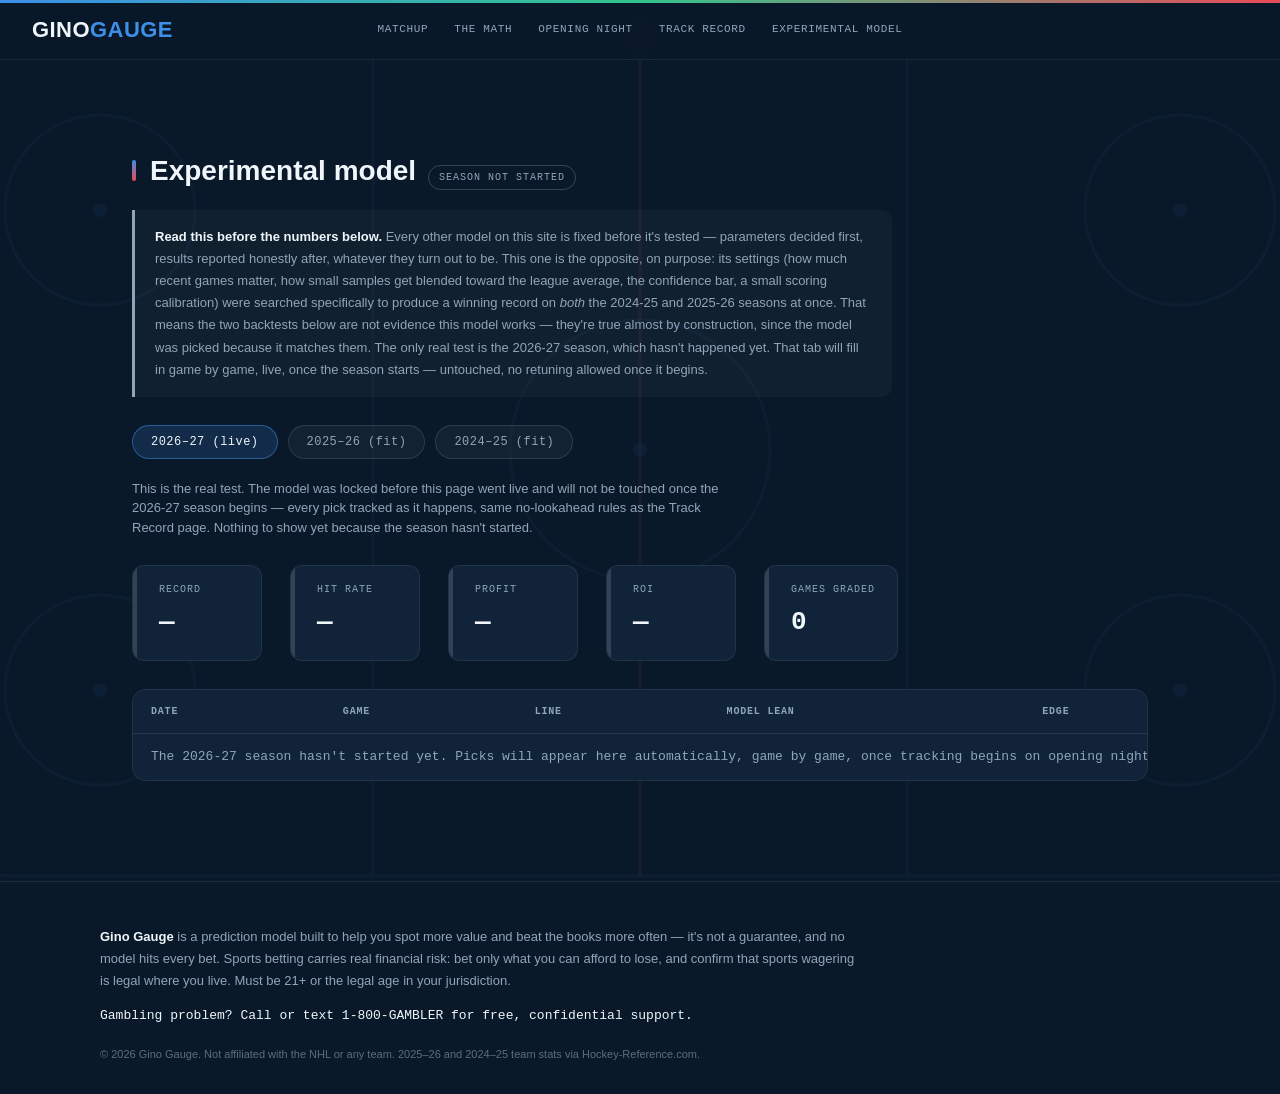
==== experimental-model.html @ c525dca3 "Add an experimental model page, deliberately fit to both known seasons Unlike every other model on t" ====
<!DOCTYPE html>
<html lang="en">
<head>
<meta charset="UTF-8">
<meta name="viewport" content="width=device-width, initial-scale=1.0">
<meta name="theme-color" content="#0A1929">
<meta name="color-scheme" content="dark">
<title>Experimental Model — Gino Gauge</title>
<meta name="description" content="An experimental Gino Gauge model deliberately tuned to fit both the 2024-25 and 2025-26 seasons, with the real test being how it performs live in 2026-27.">
<link rel="icon" href="data:image/svg+xml,<svg xmlns=%22http://www.w3.org/2000/svg%22 viewBox=%220 0 100 100%22><text y=%22.9em%22 font-size=%2290%22>🏒</text></svg>">
<link rel="stylesheet" href="styles.css">
</head>
<body>

<header class="nav">
  <div class="nav-wordmark">GINO<span>GAUGE</span></div>
  <nav class="nav-links">
    <a href="index.html#builder">Matchup</a>
    <a href="index.html#math">The Math</a>
    <a href="index.html#openers">Opening Night</a>
    <a href="track-record.html">Track Record</a>
    <a href="experimental-model.html">Experimental Model</a>
  </nav>
</header>

<main>
  <section class="track-record reveal" id="experimental">
    <div class="section-header"><h2 class="title-accent">Experimental model</h2><span class="data-badge" id="expBadge">—</span></div>
    <div class="stat-caveat" id="expWarning"><strong>Read this before the numbers below.</strong> Every other model on this site is fixed before it's tested — parameters decided first, results reported honestly after, whatever they turn out to be. This one is the opposite, on purpose: its settings (how much recent games matter, how small samples get blended toward the league average, the confidence bar, a small scoring calibration) were searched specifically to produce a winning record on <em>both</em> the 2024-25 and 2025-26 seasons at once. That means the two backtests below are not evidence this model works — they're true almost by construction, since the model was picked because it matches them. The only real test is the 2026-27 season, which hasn't happened yet. That tab will fill in game by game, live, once the season starts — untouched, no retuning allowed once it begins.</div>
    <div class="track-season-toggle" role="tablist" aria-label="Season">
      <button type="button" class="track-season-btn is-active" id="expBtn2627" role="tab" aria-selected="true">2026–27 (live)</button>
      <button type="button" class="track-season-btn" id="expBtn2526" role="tab" aria-selected="false">2025–26 (fit)</button>
      <button type="button" class="track-season-btn" id="expBtn2425" role="tab" aria-selected="false">2024–25 (fit)</button>
    </div>
    <p class="section-note" id="expNote2627">This is the real test. The model was locked before this page went live and will not be touched once the 2026-27 season begins — every pick tracked as it happens, same no-lookahead rules as the Track Record page. Nothing to show yet because the season hasn't started.</p>
    <p class="section-note" id="expNote2526" hidden>The 2025-26 season, graded with parameters chosen specifically because they produce a winning record here (and on 2024-25 below) — not because they were decided in advance. Treat this as "the model fits its own training data," not as a demonstrated edge.</p>
    <p class="section-note" id="expNote2425" hidden>The 2024-25 season, graded the same way: with parameters chosen specifically because they produce a winning record here (and on 2025-26). Same caveat applies — this is the model matching data it was tuned on, not proof of anything forward-looking.</p>
    <div class="track-summary">
      <div class="track-summary-item"><span class="track-summary-label">Record</span><span class="track-summary-value" id="expRecordValue">—</span></div>
      <div class="track-summary-item"><span class="track-summary-label">Hit rate</span><span class="track-summary-value" id="expRateValue">—</span></div>
      <div class="track-summary-item"><span class="track-summary-label">Profit</span><span class="track-summary-value" id="expProfitValue">—</span></div>
      <div class="track-summary-item"><span class="track-summary-label">ROI</span><span class="track-summary-value" id="expRoiValue">—</span></div>
      <div class="track-summary-item"><span class="track-summary-label">Games graded</span><span class="track-summary-value" id="expCountValue">—</span><span class="track-summary-sub" id="expTotalValue"></span></div>
    </div>
    <div class="track-table-wrap">
      <table class="track-table">
        <thead>
          <tr><th>Date</th><th>Game</th><th>Line</th><th>Model lean</th><th>Edge</th><th>Result</th><th>Profit</th></tr>
        </thead>
        <tbody id="expTableBody"></tbody>
      </table>
    </div>
  </section>
</main>

<footer>
  <div class="footer-inner">
    <p class="disclaimer"><strong>Gino Gauge</strong> is a prediction model built to help you spot more value and beat the books more often — it's not a guarantee, and no model hits every bet. Sports betting carries real financial risk: bet only what you can afford to lose, and confirm that sports wagering is legal where you live. Must be 21+ or the legal age in your jurisdiction.</p>
    <p class="helpline">Gambling problem? Call or text 1-800-GAMBLER for free, confidential support.</p>
    <p class="fine-print">© 2026 Gino Gauge. Not affiliated with the NHL or any team. 2025–26 and 2024–25 team stats via Hockey-Reference.com.</p>
  </div>
</footer>

<script>
  // Experimental model: half_life=15, shrinkage_k=12, eligible_min=8,
  // lean_threshold=0.58, lambda_scale=1.0 -- found by grid search over
  // both seasons simultaneously (scripts/fit_experimental_model.py),
  // requiring a winning record, positive profit/ROI, and 150+ graded
  // games on EACH season independently. Unlike every other model on
  // this site, these parameters were chosen using knowledge of both
  // seasons' results -- see the warning box on the page for why that
  // means these two backtests aren't validation.
  var EXP_2526 = [
    {date:'2025-10-07', game:'CHI@FLA', total:5, line:null,probOver:null,probUnder:null,lean:null,edgeOver:null,edgeUnder:null,actual:null,outcome:null,profit:null},
    {date:'2025-10-07', game:'COL@LAK', total:5, line:null,probOver:null,probUnder:null,lean:null,edgeOver:null,edgeUnder:null,actual:null,outcome:null,profit:null},
    {date:'2025-10-07', game:'PIT@NYR', total:3, line:null,probOver:null,probUnder:null,lean:null,edgeOver:null,edgeUnder:null,actual:null,outcome:null,profit:null},
    {date:'2025-10-08', game:'CGY@EDM', total:7, line:null,probOver:null,probUnder:null,lean:null,edgeOver:null,edgeUnder:null,actual:null,outcome:null,profit:null},
    {date:'2025-10-08', game:'MTL@TOR', total:7, line:null,probOver:null,probUnder:null,lean:null,edgeOver:null,edgeUnder:null,actual:null,outcome:null,profit:null},
    {date:'2025-10-08', game:'LAK@VGK', total:11, line:null,probOver:null,probUnder:null,lean:null,edgeOver:null,edgeUnder:null,actual:null,outcome:null,profit:null},
    {date:'2025-10-08', game:'BOS@WSH', total:4, line:null,probOver:null,probUnder:null,lean:null,edgeOver:null,edgeUnder:null,actual:null,outcome:null,profit:null},
    {date:'2025-10-09', game:'CHI@BOS', total:7, line:null,probOver:null,probUnder:null,lean:null,edgeOver:null,edgeUnder:null,actual:null,outcome:null,profit:null},
    {date:'2025-10-09', game:'NYR@BUF', total:4, line:null,probOver:null,probUnder:null,lean:null,edgeOver:null,edgeUnder:null,actual:null,outcome:null,profit:null},
    {date:'2025-10-09', game:'NJD@CAR', total:9, line:null,probOver:null,probUnder:null,lean:null,edgeOver:null,edgeUnder:null,actual:null,outcome:null,profit:null},
    {date:'2025-10-09', game:'UTA@COL', total:3, line:null,probOver:null,probUnder:null,lean:null,edgeOver:null,edgeUnder:null,actual:null,outcome:null,profit:null},
    {date:'2025-10-09', game:'MTL@DET', total:6, line:null,probOver:null,probUnder:null,lean:null,edgeOver:null,edgeUnder:null,actual:null,outcome:null,profit:null},
    {date:'2025-10-09', game:'PHI@FLA', total:3, line:null,probOver:null,probUnder:null,lean:null,edgeOver:null,edgeUnder:null,actual:null,outcome:null,profit:null},
    {date:'2025-10-09', game:'CBJ@NSH', total:3, line:null,probOver:null,probUnder:null,lean:null,edgeOver:null,edgeUnder:null,actual:null,outcome:null,profit:null},
    {date:'2025-10-09', game:'NYI@PIT', total:7, line:null,probOver:null,probUnder:null,lean:null,edgeOver:null,edgeUnder:null,actual:null,outcome:null,profit:null},
    {date:'2025-10-09', game:'ANA@SEA', total:4, line:null,probOver:null,probUnder:null,lean:null,edgeOver:null,edgeUnder:null,actual:null,outcome:null,profit:null},
    {date:'2025-10-09', game:'VGK@SJS', total:7, line:null,probOver:null,probUnder:null,lean:null,edgeOver:null,edgeUnder:null,actual:null,outcome:null,profit:null},
    {date:'2025-10-09', game:'MIN@STL', total:5, line:null,probOver:null,probUnder:null,lean:null,edgeOver:null,edgeUnder:null,actual:null,outcome:null,profit:null},
    {date:'2025-10-09', game:'OTT@TBL', total:9, line:null,probOver:null,probUnder:null,lean:null,edgeOver:null,edgeUnder:null,actual:null,outcome:null,profit:null},
    {date:'2025-10-09', game:'CGY@VAN', total:6, line:null,probOver:null,probUnder:null,lean:null,edgeOver:null,edgeUnder:null,actual:null,outcome:null,profit:null},
    {date:'2025-10-09', game:'DAL@WPG', total:9, line:null,probOver:null,probUnder:null,lean:null,edgeOver:null,edgeUnder:null,actual:null,outcome:null,profit:null},
    {date:'2025-10-11', game:'BUF@BOS', total:4, line:null,probOver:null,probUnder:null,lean:null,edgeOver:null,edgeUnder:null,actual:null,outcome:null,profit:null},
    {date:'2025-10-11', game:'PHI@CAR', total:7, line:null,probOver:null,probUnder:null,lean:null,edgeOver:null,edgeUnder:null,actual:null,outcome:null,profit:null},
    {date:'2025-10-11', game:'STL@CGY', total:6, line:null,probOver:null,probUnder:null,lean:null,edgeOver:null,edgeUnder:null,actual:null,outcome:null,profit:null},
    {date:'2025-10-11', game:'MTL@CHI', total:5, line:null,probOver:null,probUnder:null,lean:null,edgeOver:null,edgeUnder:null,actual:null,outcome:null,profit:null},
    {date:'2025-10-11', game:'DAL@COL', total:9, line:null,probOver:null,probUnder:null,lean:null,edgeOver:null,edgeUnder:null,actual:null,outcome:null,profit:null},
    {date:'2025-10-11', game:'TOR@DET', total:9, line:null,probOver:null,probUnder:null,lean:null,edgeOver:null,edgeUnder:null,actual:null,outcome:null,profit:null},
    {date:'2025-10-11', game:'VAN@EDM', total:4, line:null,probOver:null,probUnder:null,lean:null,edgeOver:null,edgeUnder:null,actual:null,outcome:null,profit:null},
    {date:'2025-10-11', game:'OTT@FLA', total:8, line:null,probOver:null,probUnder:null,lean:null,edgeOver:null,edgeUnder:null,actual:null,outcome:null,profit:null},
    {date:'2025-10-11', game:'CBJ@MIN', total:11, line:null,probOver:null,probUnder:null,lean:null,edgeOver:null,edgeUnder:null,actual:null,outcome:null,profit:null},
    {date:'2025-10-11', game:'UTA@NSH', total:5, line:null,probOver:null,probUnder:null,lean:null,edgeOver:null,edgeUnder:null,actual:null,outcome:null,profit:null},
    {date:'2025-10-11', game:'WSH@NYI', total:6, line:null,probOver:null,probUnder:null,lean:null,edgeOver:null,edgeUnder:null,actual:null,outcome:null,profit:null},
    {date:'2025-10-11', game:'NYR@PIT', total:7, line:null,probOver:null,probUnder:null,lean:null,edgeOver:null,edgeUnder:null,actual:null,outcome:null,profit:null},
    {date:'2025-10-11', game:'VGK@SEA', total:3, line:null,probOver:null,probUnder:null,lean:null,edgeOver:null,edgeUnder:null,actual:null,outcome:null,profit:null},
    {date:'2025-10-11', game:'ANA@SJS', total:13, line:null,probOver:null,probUnder:null,lean:null,edgeOver:null,edgeUnder:null,actual:null,outcome:null,profit:null},
    {date:'2025-10-11', game:'NJD@TBL', total:8, line:null,probOver:null,probUnder:null,lean:null,edgeOver:null,edgeUnder:null,actual:null,outcome:null,profit:null},
    {date:'2025-10-11', game:'LAK@WPG', total:5, line:null,probOver:null,probUnder:null,lean:null,edgeOver:null,edgeUnder:null,actual:null,outcome:null,profit:null},
    {date:'2025-10-12', game:'WSH@NYR', total:1, line:null,probOver:null,probUnder:null,lean:null,edgeOver:null,edgeUnder:null,actual:null,outcome:null,profit:null},
    {date:'2025-10-13', game:'TBL@BOS', total:7, line:null,probOver:null,probUnder:null,lean:null,edgeOver:null,edgeUnder:null,actual:null,outcome:null,profit:null},
    {date:'2025-10-13', game:'COL@BUF', total:4, line:null,probOver:null,probUnder:null,lean:null,edgeOver:null,edgeUnder:null,actual:null,outcome:null,profit:null},
    {date:'2025-10-13', game:'NJD@CBJ', total:5, line:null,probOver:null,probUnder:null,lean:null,edgeOver:null,edgeUnder:null,actual:null,outcome:null,profit:null},
    {date:'2025-10-13', game:'UTA@CHI', total:4, line:null,probOver:null,probUnder:null,lean:null,edgeOver:null,edgeUnder:null,actual:null,outcome:null,profit:null},
    {date:'2025-10-13', game:'LAK@MIN', total:7, line:null,probOver:null,probUnder:null,lean:null,edgeOver:null,edgeUnder:null,actual:null,outcome:null,profit:null},
    {date:'2025-10-13', game:'WPG@NYI', total:7, line:null,probOver:null,probUnder:null,lean:null,edgeOver:null,edgeUnder:null,actual:null,outcome:null,profit:null},
    {date:'2025-10-13', game:'NSH@OTT', total:5, line:null,probOver:null,probUnder:null,lean:null,edgeOver:null,edgeUnder:null,actual:null,outcome:null,profit:null},
    {date:'2025-10-13', game:'FLA@PHI', total:7, line:null,probOver:null,probUnder:null,lean:null,edgeOver:null,edgeUnder:null,actual:null,outcome:null,profit:null},
    {date:'2025-10-13', game:'DET@TOR', total:5, line:null,probOver:null,probUnder:null,lean:null,edgeOver:null,edgeUnder:null,actual:null,outcome:null,profit:null},
    {date:'2025-10-13', game:'STL@VAN', total:7, line:null,probOver:null,probUnder:null,lean:null,edgeOver:null,edgeUnder:null,actual:null,outcome:null,profit:null},
    {date:'2025-10-14', game:'PIT@ANA', total:7, line:null,probOver:null,probUnder:null,lean:null,edgeOver:null,edgeUnder:null,actual:null,outcome:null,profit:null},
    {date:'2025-10-14', game:'VGK@CGY', total:6, line:null,probOver:null,probUnder:null,lean:null,edgeOver:null,edgeUnder:null,actual:null,outcome:null,profit:null},
    {date:'2025-10-14', game:'MIN@DAL', total:7, line:null,probOver:null,probUnder:null,lean:null,edgeOver:null,edgeUnder:null,actual:null,outcome:null,profit:null},
    {date:'2025-10-14', game:'SEA@MTL', total:9, line:null,probOver:null,probUnder:null,lean:null,edgeOver:null,edgeUnder:null,actual:null,outcome:null,profit:null},
    {date:'2025-10-14', game:'EDM@NYR', total:2, line:null,probOver:null,probUnder:null,lean:null,edgeOver:null,edgeUnder:null,actual:null,outcome:null,profit:null},
    {date:'2025-10-14', game:'CAR@SJS', total:6, line:null,probOver:null,probUnder:null,lean:null,edgeOver:null,edgeUnder:null,actual:null,outcome:null,profit:null},
    {date:'2025-10-14', game:'NSH@TOR', total:11, line:null,probOver:null,probUnder:null,lean:null,edgeOver:null,edgeUnder:null,actual:null,outcome:null,profit:null},
    {date:'2025-10-14', game:'TBL@WSH', total:5, line:null,probOver:null,probUnder:null,lean:null,edgeOver:null,edgeUnder:null,actual:null,outcome:null,profit:null},
    {date:'2025-10-15', game:'OTT@BUF', total:12, line:null,probOver:null,probUnder:null,lean:null,edgeOver:null,edgeUnder:null,actual:null,outcome:null,profit:null},
    {date:'2025-10-15', game:'FLA@DET', total:5, line:null,probOver:null,probUnder:null,lean:null,edgeOver:null,edgeUnder:null,actual:null,outcome:null,profit:null},
    {date:'2025-10-15', game:'CHI@STL', total:11, line:null,probOver:null,probUnder:null,lean:null,edgeOver:null,edgeUnder:null,actual:null,outcome:null,profit:null},
    {date:'2025-10-15', game:'CGY@UTA', total:4, line:null,probOver:null,probUnder:null,lean:null,edgeOver:null,edgeUnder:null,actual:null,outcome:null,profit:null},
    {date:'2025-10-16', game:'CAR@ANA', total:5, line:null,probOver:null,probUnder:null,lean:null,edgeOver:null,edgeUnder:null,actual:null,outcome:null,profit:null},
    {date:'2025-10-16', game:'COL@CBJ', total:5, line:null,probOver:null,probUnder:null,lean:null,edgeOver:null,edgeUnder:null,actual:null,outcome:null,profit:null},
    {date:'2025-10-16', game:'VAN@DAL', total:8, line:null,probOver:null,probUnder:null,lean:null,edgeOver:null,edgeUnder:null,actual:null,outcome:null,profit:null},
    {date:'2025-10-16', game:'PIT@LAK', total:6, line:null,probOver:null,probUnder:null,lean:null,edgeOver:null,edgeUnder:null,actual:null,outcome:null,profit:null},
    {date:'2025-10-16', game:'NSH@MTL', total:5, line:null,probOver:null,probUnder:null,lean:null,edgeOver:null,edgeUnder:null,actual:null,outcome:null,profit:null},
    {date:'2025-10-16', game:'FLA@NJD', total:4, line:null,probOver:null,probUnder:null,lean:null,edgeOver:null,edgeUnder:null,actual:null,outcome:null,profit:null},
    {date:'2025-10-16', game:'EDM@NYI', total:6, line:null,probOver:null,probUnder:null,lean:null,edgeOver:null,edgeUnder:null,actual:null,outcome:null,profit:null},
    {date:'2025-10-16', game:'SEA@OTT', total:7, line:null,probOver:null,probUnder:null,lean:null,edgeOver:null,edgeUnder:null,actual:null,outcome:null,profit:null},
    {date:'2025-10-16', game:'WPG@PHI', total:7, line:null,probOver:null,probUnder:null,lean:null,edgeOver:null,edgeUnder:null,actual:null,outcome:null,profit:null},
    {date:'2025-10-16', game:'NYR@TOR', total:3, line:null,probOver:null,probUnder:null,lean:null,edgeOver:null,edgeUnder:null,actual:null,outcome:null,profit:null},
    {date:'2025-10-16', game:'BOS@VGK', total:11, line:null,probOver:null,probUnder:null,lean:null,edgeOver:null,edgeUnder:null,actual:null,outcome:null,profit:null},
    {date:'2025-10-17', game:'VAN@CHI', total:5, line:null,probOver:null,probUnder:null,lean:null,edgeOver:null,edgeUnder:null,actual:null,outcome:null,profit:null},
    {date:'2025-10-17', game:'TBL@DET', total:3, line:null,probOver:null,probUnder:null,lean:null,edgeOver:null,edgeUnder:null,actual:null,outcome:null,profit:null},
    {date:'2025-10-17', game:'SJS@UTA', total:9, line:null,probOver:null,probUnder:null,lean:null,edgeOver:null,edgeUnder:null,actual:null,outcome:null,profit:null},
    {date:'2025-10-17', game:'MIN@WSH', total:6, line:null,probOver:null,probUnder:null,lean:null,edgeOver:null,edgeUnder:null,actual:null,outcome:null,profit:null},
    {date:'2025-10-18', game:'FLA@BUF', total:3, line:null,probOver:null,probUnder:null,lean:null,edgeOver:null,edgeUnder:null,actual:null,outcome:null,profit:null},
    {date:'2025-10-18', game:'TBL@CBJ', total:5, line:null,probOver:null,probUnder:null,lean:null,edgeOver:null,edgeUnder:null,actual:null,outcome:null,profit:null},
    {date:'2025-10-18', game:'BOS@COL', total:5, line:null,probOver:null,probUnder:null,lean:null,edgeOver:null,edgeUnder:null,actual:null,outcome:null,profit:null},
    {date:'2025-10-18', game:'CAR@LAK', total:7, line:null,probOver:null,probUnder:null,lean:null,edgeOver:null,edgeUnder:null,actual:null,outcome:null,profit:null},
    {date:'2025-10-18', game:'NYR@MTL', total:7, line:null,probOver:null,probUnder:null,lean:null,edgeOver:null,edgeUnder:null,actual:null,outcome:null,profit:null},
    {date:'2025-10-18', game:'EDM@NJD', total:8, line:null,probOver:null,probUnder:null,lean:null,edgeOver:null,edgeUnder:null,actual:null,outcome:null,profit:null},
    {date:'2025-10-18', game:'NYI@OTT', total:9, line:null,probOver:null,probUnder:null,lean:null,edgeOver:null,edgeUnder:null,actual:null,outcome:null,profit:null},
    {date:'2025-10-18', game:'MIN@PHI', total:3, line:null,probOver:null,probUnder:null,lean:null,edgeOver:null,edgeUnder:null,actual:null,outcome:null,profit:null},
    {date:'2025-10-18', game:'PIT@SJS', total:3, line:null,probOver:null,probUnder:null,lean:null,edgeOver:null,edgeUnder:null,actual:null,outcome:null,profit:null},
    {date:'2025-10-18', game:'DAL@STL', total:4, line:null,probOver:null,probUnder:null,lean:null,edgeOver:null,edgeUnder:null,actual:null,outcome:null,profit:null},
    {date:'2025-10-18', game:'SEA@TOR', total:7, line:null,probOver:null,probUnder:null,lean:null,edgeOver:null,edgeUnder:null,actual:null,outcome:null,profit:null},
    {date:'2025-10-18', game:'CGY@VGK', total:7, line:null,probOver:null,probUnder:null,lean:null,edgeOver:null,edgeUnder:null,actual:null,outcome:null,profit:null},
    {date:'2025-10-18', game:'NSH@WPG', total:5, line:null,probOver:null,probUnder:null,lean:null,edgeOver:null,edgeUnder:null,actual:null,outcome:null,profit:null},
    {date:'2025-10-19', game:'ANA@CHI', total:3, line:null,probOver:null,probUnder:null,lean:null,edgeOver:null,edgeUnder:null,actual:null,outcome:null,profit:null},
    {date:'2025-10-19', game:'EDM@DET', total:6, line:null,probOver:null,probUnder:null,lean:null,edgeOver:null,edgeUnder:null,actual:null,outcome:null,profit:null},
    {date:'2025-10-19', game:'BOS@UTA', total:5, line:null,probOver:null,probUnder:null,lean:null,edgeOver:null,edgeUnder:null,actual:null,outcome:null,profit:null},
    {date:'2025-10-19', game:'VAN@WSH', total:7, line:null,probOver:null,probUnder:null,lean:null,edgeOver:null,edgeUnder:null,actual:null,outcome:null,profit:null},
    {date:'2025-10-20', game:'WPG@CGY', total:3, line:null,probOver:null,probUnder:null,lean:null,edgeOver:null,edgeUnder:null,actual:null,outcome:null,profit:null},
    {date:'2025-10-20', game:'BUF@MTL', total:6, line:null,probOver:null,probUnder:null,lean:null,edgeOver:null,edgeUnder:null,actual:null,outcome:null,profit:null},
    {date:'2025-10-20', game:'MIN@NYR', total:4, line:null,probOver:null,probUnder:null,lean:null,edgeOver:null,edgeUnder:null,actual:null,outcome:null,profit:null},
    {date:'2025-10-20', game:'SEA@PHI', total:7, line:null,probOver:null,probUnder:null,lean:null,edgeOver:null,edgeUnder:null,actual:null,outcome:null,profit:null},
    {date:'2025-10-20', game:'CAR@VGK', total:5, line:null,probOver:null,probUnder:null,lean:null,edgeOver:null,edgeUnder:null,actual:null,outcome:null,profit:null},
    {date:'2025-10-21', game:'FLA@BOS', total:7, line:null,probOver:null,probUnder:null,lean:null,edgeOver:null,edgeUnder:null,actual:null,outcome:null,profit:null},
    {date:'2025-10-21', game:'CBJ@DAL', total:6, line:null,probOver:null,probUnder:null,lean:null,edgeOver:null,edgeUnder:null,actual:null,outcome:null,profit:null},
    {date:'2025-10-21', game:'ANA@NSH', total:7, line:null,probOver:null,probUnder:null,lean:null,edgeOver:null,edgeUnder:null,actual:null,outcome:null,profit:null},
    {date:'2025-10-21', game:'SJS@NYI', total:7, line:null,probOver:null,probUnder:null,lean:null,edgeOver:null,edgeUnder:null,actual:null,outcome:null,profit:null},
    {date:'2025-10-21', game:'EDM@OTT', total:5, line:null,probOver:null,probUnder:null,lean:null,edgeOver:null,edgeUnder:null,actual:null,outcome:null,profit:null},
    {date:'2025-10-21', game:'VAN@PIT', total:6, line:null,probOver:null,probUnder:null,lean:null,edgeOver:null,edgeUnder:null,actual:null,outcome:null,profit:null},
    {date:'2025-10-21', game:'LAK@STL', total:3, line:null,probOver:null,probUnder:null,lean:null,edgeOver:null,edgeUnder:null,actual:null,outcome:null,profit:null},
    {date:'2025-10-21', game:'NJD@TOR', total:7, line:null,probOver:null,probUnder:null,lean:null,edgeOver:null,edgeUnder:null,actual:null,outcome:null,profit:null},
    {date:'2025-10-21', game:'COL@UTA', total:7, line:null,probOver:null,probUnder:null,lean:null,edgeOver:null,edgeUnder:null,actual:null,outcome:null,profit:null},
    {date:'2025-10-21', game:'SEA@WSH', total:5, line:null,probOver:null,probUnder:null,lean:null,edgeOver:null,edgeUnder:null,actual:null,outcome:null,profit:null},
    {date:'2025-10-22', game:'DET@BUF', total:6, line:null,probOver:null,probUnder:null,lean:null,edgeOver:null,edgeUnder:null,actual:null,outcome:null,profit:null},
    {date:'2025-10-22', game:'MTL@CGY', total:3, line:null,probOver:null,probUnder:null,lean:null,edgeOver:null,edgeUnder:null,actual:null,outcome:null,profit:null},
    {date:'2025-10-22', game:'MIN@NJD', total:5, line:null,probOver:null,probUnder:null,lean:null,edgeOver:null,edgeUnder:null,actual:null,outcome:null,profit:null},
    {date:'2025-10-23', game:'ANA@BOS', total:12, line:null,probOver:null,probUnder:null,lean:null,edgeOver:null,edgeUnder:null,actual:null,outcome:null,profit:null},
    {date:'2025-10-23', game:'CAR@COL', total:9, line:null,probOver:null,probUnder:null,lean:null,edgeOver:null,edgeUnder:null,actual:null,outcome:null,profit:null},
    {date:'2025-10-23', game:'LAK@DAL', total:5, line:null,probOver:null,probUnder:null,lean:null,edgeOver:null,edgeUnder:null,actual:null,outcome:null,profit:null},
    {date:'2025-10-23', game:'MTL@EDM', total:11, line:null,probOver:null,probUnder:null,lean:null,edgeOver:null,edgeUnder:null,actual:null,outcome:null,profit:null},
    {date:'2025-10-23', game:'PIT@FLA', total:8, line:null,probOver:null,probUnder:null,lean:null,edgeOver:null,edgeUnder:null,actual:null,outcome:null,profit:null},
    {date:'2025-10-23', game:'VAN@NSH', total:3, line:null,probOver:null,probUnder:null,lean:null,edgeOver:null,edgeUnder:null,actual:null,outcome:null,profit:null},
    {date:'2025-10-23', game:'DET@NYI', total:9, line:null,probOver:null,probUnder:null,lean:null,edgeOver:null,edgeUnder:null,actual:null,outcome:null,profit:null},
    {date:'2025-10-23', game:'SJS@NYR', total:11, line:null,probOver:null,probUnder:null,lean:null,edgeOver:null,edgeUnder:null,actual:null,outcome:null,profit:null},
    {date:'2025-10-23', game:'PHI@OTT', total:3, line:null,probOver:null,probUnder:null,lean:null,edgeOver:null,edgeUnder:null,actual:null,outcome:null,profit:null},
    {date:'2025-10-23', game:'UTA@STL', total:11, line:null,probOver:null,probUnder:null,lean:null,edgeOver:null,edgeUnder:null,actual:null,outcome:null,profit:null},
    {date:'2025-10-23', game:'CHI@TBL', total:5, line:null,probOver:null,probUnder:null,lean:null,edgeOver:null,edgeUnder:null,actual:null,outcome:null,profit:null},
    {date:'2025-10-23', game:'SEA@WPG', total:3, line:null,probOver:null,probUnder:null,lean:null,edgeOver:null,edgeUnder:null,actual:null,outcome:null,profit:null},
    {date:'2025-10-24', game:'TOR@BUF', total:8, line:null,probOver:null,probUnder:null,lean:null,edgeOver:null,edgeUnder:null,actual:null,outcome:null,profit:null},
    {date:'2025-10-24', game:'WSH@CBJ', total:6, line:null,probOver:null,probUnder:null,lean:null,edgeOver:null,edgeUnder:null,actual:null,outcome:null,profit:null},
    {date:'2025-10-24', game:'SJS@NJD', total:4, line:null,probOver:null,probUnder:null,lean:null,edgeOver:null,edgeUnder:null,actual:null,outcome:null,profit:null},
    {date:'2025-10-24', game:'CGY@WPG', total:8, line:null,probOver:null,probUnder:null,lean:null,edgeOver:null,edgeUnder:null,actual:null,outcome:null,profit:null},
    {date:'2025-10-25', game:'COL@BOS', total:5, line:6.0,probOver:0.6242,probUnder:0.3758,lean:'Over',edgeOver:10.04,edgeUnder:-14.80,actual:'Under',outcome:0,profit:-100.00},
    {date:'2025-10-25', game:'CAR@DAL', total:5, line:null,probOver:null,probUnder:null,lean:null,edgeOver:null,edgeUnder:null,actual:null,outcome:null,profit:null},
    {date:'2025-10-25', game:'STL@DET', total:10, line:null,probOver:null,probUnder:null,lean:null,edgeOver:null,edgeUnder:null,actual:null,outcome:null,profit:null},
    {date:'2025-10-25', game:'VGK@FLA', total:3, line:null,probOver:null,probUnder:null,lean:null,edgeOver:null,edgeUnder:null,actual:null,outcome:null,profit:null},
    {date:'2025-10-25', game:'UTA@MIN', total:8, line:6.0,probOver:0.5686,probUnder:0.4314,lean:'Toss-up',edgeOver:6.86,edgeUnder:-11.41,actual:'Over',outcome:null,profit:null},
    {date:'2025-10-25', game:'LAK@NSH', total:9, line:5.5,probOver:0.5326,probUnder:0.4674,lean:'Toss-up',edgeOver:0.88,edgeUnder:-5.64,actual:'Over',outcome:null,profit:null},
    {date:'2025-10-25', game:'NYI@PHI', total:7, line:null,probOver:null,probUnder:null,lean:null,edgeOver:null,edgeUnder:null,actual:null,outcome:null,profit:null},
    {date:'2025-10-25', game:'CBJ@PIT', total:9, line:null,probOver:null,probUnder:null,lean:null,edgeOver:null,edgeUnder:null,actual:null,outcome:null,profit:null},
    {date:'2025-10-25', game:'EDM@SEA', total:5, line:6.0,probOver:0.5563,probUnder:0.4437,lean:'Toss-up',edgeOver:6.85,edgeUnder:-11.19,actual:'Under',outcome:null,profit:null},
    {date:'2025-10-25', game:'ANA@TBL', total:7, line:null,probOver:null,probUnder:null,lean:null,edgeOver:null,edgeUnder:null,actual:null,outcome:null,profit:null},
    {date:'2025-10-25', game:'BUF@TOR', total:7, line:6.5,probOver:0.4658,probUnder:0.5342,lean:'Toss-up',edgeOver:-6.90,edgeUnder:2.20,actual:'Over',outcome:null,profit:null},
    {date:'2025-10-25', game:'MTL@VAN', total:7, line:6.0,probOver:0.5824,probUnder:0.4176,lean:'Over',edgeOver:7.02,edgeUnder:-11.73,actual:'Over',outcome:1,profit:95.24},
    {date:'2025-10-25', game:'OTT@WSH', total:8, line:5.5,probOver:0.5775,probUnder:0.4225,lean:'Toss-up',edgeOver:3.21,edgeUnder:-7.75,actual:'Over',outcome:null,profit:null},
    {date:'2025-10-26', game:'NYR@CGY', total:6, line:5.5,probOver:0.4609,probUnder:0.5391,lean:'Toss-up',edgeOver:-5.13,edgeUnder:0.42,actual:'Over',outcome:null,profit:null},
    {date:'2025-10-26', game:'LAK@CHI', total:4, line:6.0,probOver:0.5664,probUnder:0.4336,lean:'Toss-up',edgeOver:3.16,edgeUnder:-7.86,actual:'Under',outcome:null,profit:null},
    {date:'2025-10-26', game:'SJS@MIN', total:11, line:6.5,probOver:0.4843,probUnder:0.5157,lean:'Toss-up',edgeOver:-2.78,edgeUnder:-1.92,actual:'Over',outcome:null,profit:null},
    {date:'2025-10-26', game:'COL@NJD', total:7, line:6.0,probOver:0.5590,probUnder:0.4410,lean:'Toss-up',edgeOver:2.41,edgeUnder:-7.12,actual:'Over',outcome:null,profit:null},
    {date:'2025-10-26', game:'DAL@NSH', total:5, line:6.0,probOver:0.5883,probUnder:0.4117,lean:'Over',edgeOver:6.45,edgeUnder:-11.21,actual:'Under',outcome:0,profit:-100.00},
    {date:'2025-10-26', game:'VGK@TBL', total:3, line:6.0,probOver:0.5956,probUnder:0.4044,lean:'Over',edgeOver:5.01,edgeUnder:-9.56,actual:'Under',outcome:0,profit:-100.00},
    {date:'2025-10-26', game:'EDM@VAN', total:7, line:6.0,probOver:0.5609,probUnder:0.4391,lean:'Toss-up',edgeOver:3.70,edgeUnder:-8.47,actual:'Over',outcome:null,profit:null},
    {date:'2025-10-26', game:'UTA@WPG', total:5, line:5.5,probOver:0.5730,probUnder:0.4270,lean:'Toss-up',edgeOver:2.76,edgeUnder:-7.30,actual:'Under',outcome:null,profit:null},
    {date:'2025-10-27', game:'BOS@OTT', total:9, line:6.0,probOver:0.6805,probUnder:0.3195,lean:'Over',edgeOver:14.56,edgeUnder:-19.27,actual:'Over',outcome:1,profit:86.96},
    {date:'2025-10-27', game:'STL@PIT', total:9, line:6.0,probOver:0.6549,probUnder:0.3451,lean:'Over',edgeOver:12.00,edgeUnder:-16.71,actual:'Over',outcome:1,profit:86.96},
    {date:'2025-10-28', game:'NYI@BOS', total:7, line:6.5,probOver:0.5508,probUnder:0.4492,lean:'Toss-up',edgeOver:3.86,edgeUnder:-8.57,actual:'Over',outcome:null,profit:null},
    {date:'2025-10-28', game:'CBJ@BUF', total:7, line:6.5,probOver:0.4293,probUnder:0.5707,lean:'Toss-up',edgeOver:-9.45,edgeUnder:4.69,actual:'Over',outcome:null,profit:null},
    {date:'2025-10-28', game:'VGK@CAR', total:9, line:6.0,probOver:0.5964,probUnder:0.4036,lean:'Over',edgeOver:6.15,edgeUnder:-10.86,actual:'Over',outcome:1,profit:86.96},
    {date:'2025-10-28', game:'OTT@CHI', total:10, line:6.0,probOver:0.6121,probUnder:0.3879,lean:'Over',edgeOver:9.99,edgeUnder:-14.70,actual:'Over',outcome:1,profit:95.24},
    {date:'2025-10-28', game:'NJD@COL', total:12, line:6.0,probOver:0.5763,probUnder:0.4237,lean:'Toss-up',edgeOver:4.14,edgeUnder:-8.85,actual:'Over',outcome:null,profit:null},
    {date:'2025-10-28', game:'WSH@DAL', total:1, line:5.5,probOver:0.5521,probUnder:0.4479,lean:'Toss-up',edgeOver:0.66,edgeUnder:-5.21,actual:'Under',outcome:null,profit:null},
    {date:'2025-10-28', game:'UTA@EDM', total:9, line:6.0,probOver:0.5964,probUnder:0.4036,lean:'Over',edgeOver:6.15,edgeUnder:-10.86,actual:'Over',outcome:1,profit:86.96},
    {date:'2025-10-28', game:'ANA@FLA', total:5, line:6.5,probOver:0.4319,probUnder:0.5681,lean:'Toss-up',edgeOver:-6.81,edgeUnder:2.27,actual:'Under',outcome:null,profit:null},
    {date:'2025-10-28', game:'WPG@MIN', total:7, line:6.0,probOver:0.5958,probUnder:0.4042,lean:'Over',edgeOver:8.36,edgeUnder:-13.07,actual:'Over',outcome:1,profit:95.24},
    {date:'2025-10-28', game:'TBL@NSH', total:7, line:6.0,probOver:0.5324,probUnder:0.4676,lean:'Toss-up',edgeOver:3.24,edgeUnder:-7.79,actual:'Over',outcome:null,profit:null},
    {date:'2025-10-28', game:'PIT@PHI', total:5, line:6.0,probOver:0.5783,probUnder:0.4217,lean:'Toss-up',edgeOver:4.34,edgeUnder:-9.05,actual:'Under',outcome:null,profit:null},
    {date:'2025-10-28', game:'MTL@SEA', total:7, line:5.5,probOver:0.5767,probUnder:0.4233,lean:'Toss-up',edgeOver:3.13,edgeUnder:-7.67,actual:'Over',outcome:null,profit:null},
    {date:'2025-10-28', game:'LAK@SJS', total:7, line:6.0,probOver:0.6765,probUnder:0.3235,lean:'Over',edgeOver:15.27,edgeUnder:-20.03,actual:'Over',outcome:1,profit:90.91},
    {date:'2025-10-28', game:'DET@STL', total:7, line:6.0,probOver:0.6880,probUnder:0.3120,lean:'Over',edgeOver:17.58,edgeUnder:-22.29,actual:'Over',outcome:1,profit:95.24},
    {date:'2025-10-28', game:'CGY@TOR', total:7, line:5.5,probOver:0.6005,probUnder:0.3995,lean:'Over',edgeOver:3.53,edgeUnder:-7.67,actual:'Over',outcome:1,profit:76.92},
    {date:'2025-10-28', game:'NYR@VAN', total:2, line:5.5,probOver:0.4996,probUnder:0.5004,lean:'Toss-up',edgeOver:-4.58,edgeUnder:0.04,actual:'Under',outcome:null,profit:null},
    {date:'2025-10-29', game:'TOR@CBJ', total:9, line:6.5,probOver:0.4990,probUnder:0.5010,lean:'Toss-up',edgeOver:-5.65,edgeUnder:1.32,actual:'Over',outcome:null,profit:null},
    {date:'2025-10-30', game:'BUF@BOS', total:7, line:6.5,probOver:0.4889,probUnder:0.5111,lean:'Toss-up',edgeOver:-2.33,edgeUnder:-2.38,actual:'Over',outcome:null,profit:null},
    {date:'2025-10-30', game:'NYI@CAR', total:8, line:6.5,probOver:0.5385,probUnder:0.4615,lean:'Toss-up',edgeOver:-0.70,edgeUnder:-3.85,actual:'Over',outcome:null,profit:null},
    {date:'2025-10-30', game:'NYR@EDM', total:7, line:5.5,probOver:0.5042,probUnder:0.4958,lean:'Toss-up',edgeOver:-4.13,edgeUnder:-0.42,actual:'Over',outcome:null,profit:null},
    {date:'2025-10-30', game:'DET@LAK', total:7, line:5.5,probOver:0.6221,probUnder:0.3779,lean:'Over',edgeOver:8.72,edgeUnder:-13.43,actual:'Over',outcome:1,profit:86.96},
    {date:'2025-10-30', game:'PIT@MIN', total:5, line:6.5,probOver:0.4909,probUnder:0.5091,lean:'Toss-up',edgeOver:-5.45,edgeUnder:0.91,actual:'Under',outcome:null,profit:null},
    {date:'2025-10-30', game:'CGY@OTT', total:7, line:6.0,probOver:0.6515,probUnder:0.3485,lean:'Over',edgeOver:11.66,edgeUnder:-16.37,actual:'Over',outcome:1,profit:86.96},
    {date:'2025-10-30', game:'NSH@PHI', total:5, line:5.5,probOver:0.5317,probUnder:0.4683,lean:'Toss-up',edgeOver:-0.32,edgeUnder:-4.39,actual:'Under',outcome:null,profit:null},
    {date:'2025-10-30', game:'NJD@SJS', total:7, line:6.5,probOver:0.5828,probUnder:0.4172,lean:'Over',edgeOver:4.79,edgeUnder:-9.50,actual:'Over',outcome:1,profit:86.96},
    {date:'2025-10-30', game:'VAN@STL', total:7, line:6.0,probOver:0.6171,probUnder:0.3829,lean:'Over',edgeOver:11.71,edgeUnder:-16.25,actual:'Over',outcome:1,profit:100.00},
    {date:'2025-10-30', game:'DAL@TBL', total:3, line:6.0,probOver:0.5285,probUnder:0.4715,lean:'Toss-up',edgeOver:1.63,edgeUnder:-6.34,actual:'Under',outcome:null,profit:null},
    {date:'2025-10-30', game:'CHI@WPG', total:9, line:6.0,probOver:0.5482,probUnder:0.4518,lean:'Toss-up',edgeOver:3.60,edgeUnder:-8.31,actual:'Over',outcome:null,profit:null},
    {date:'2025-10-31', game:'DET@ANA', total:7, line:6.5,probOver:0.5145,probUnder:0.4855,lean:'Toss-up',edgeOver:-0.93,edgeUnder:-3.83,actual:'Over',outcome:null,profit:null},
    {date:'2025-10-31', game:'COL@VGK', total:6, line:6.5,probOver:0.4699,probUnder:0.5301,lean:'Toss-up',edgeOver:-5.39,edgeUnder:0.63,actual:'Under',outcome:null,profit:null},
    {date:'2025-10-31', game:'NYI@WSH', total:4, line:6.0,probOver:0.5774,probUnder:0.4226,lean:'Toss-up',edgeOver:3.19,edgeUnder:-7.74,actual:'Under',outcome:null,profit:null},
    {date:'2025-11-01', game:'CAR@BOS', total:3, line:6.5,probOver:0.5446,probUnder:0.4554,lean:'Toss-up',edgeOver:2.08,edgeUnder:-6.84,actual:'Under',outcome:null,profit:null},
    {date:'2025-11-01', game:'WSH@BUF', total:7, line:6.5,probOver:0.3422,probUnder:0.6578,lean:'Under',edgeOver:-17.00,edgeUnder:12.29,actual:'Over',outcome:0,profit:-100.00},
    {date:'2025-11-01', game:'STL@CBJ', total:5, line:6.5,probOver:0.5442,probUnder:0.4558,lean:'Toss-up',edgeOver:2.03,edgeUnder:-6.80,actual:'Under',outcome:null,profit:null},
    {date:'2025-11-01', game:'CHI@EDM', total:5, line:6.5,probOver:0.4603,probUnder:0.5397,lean:'Toss-up',edgeOver:-3.97,edgeUnder:-0.58,actual:'Under',outcome:null,profit:null},
    {date:'2025-11-01', game:'DAL@FLA', total:7, line:5.5,probOver:0.4671,probUnder:0.5329,lean:'Toss-up',edgeOver:-4.51,edgeUnder:-0.20,actual:'Over',outcome:null,profit:null},
    {date:'2025-11-01', game:'NJD@LAK', total:5, line:6.0,probOver:0.6431,probUnder:0.3569,lean:'Over',edgeOver:11.93,edgeUnder:-16.69,actual:'Under',outcome:0,profit:-100.00},
    {date:'2025-11-01', game:'VAN@MIN', total:7, line:6.0,probOver:0.5775,probUnder:0.4225,lean:'Toss-up',edgeOver:7.75,edgeUnder:-12.30,actual:'Over',outcome:null,profit:null},
    {date:'2025-11-01', game:'OTT@MTL', total:7, line:6.0,probOver:0.7085,probUnder:0.2915,lean:'Over',edgeOver:17.36,edgeUnder:-22.07,actual:'Over',outcome:1,profit:86.96},
    {date:'2025-11-01', game:'CGY@NSH', total:6, line:5.5,probOver:0.5360,probUnder:0.4640,lean:'Toss-up',edgeOver:0.12,edgeUnder:-4.82,actual:'Over',outcome:null,profit:null},
    {date:'2025-11-01', game:'TOR@PHI', total:7, line:5.5,probOver:0.6073,probUnder:0.3927,lean:'Over',edgeOver:6.18,edgeUnder:-10.73,actual:'Over',outcome:1,profit:83.33},
    {date:'2025-11-01', game:'NYR@SEA', total:5, line:5.5,probOver:0.4658,probUnder:0.5342,lean:'Toss-up',edgeOver:-3.42,edgeUnder:-1.12,actual:'Under',outcome:null,profit:null},
    {date:'2025-11-01', game:'COL@SJS', total:5, line:6.5,probOver:0.5590,probUnder:0.4410,lean:'Toss-up',edgeOver:0.34,edgeUnder:-4.68,actual:'Under',outcome:null,profit:null},
    {date:'2025-11-01', game:'PIT@WPG', total:7, line:6.5,probOver:0.4302,probUnder:0.5698,lean:'Toss-up',edgeOver:-6.98,edgeUnder:2.44,actual:'Over',outcome:null,profit:null},
    {date:'2025-11-02', game:'NJD@ANA', total:5, line:6.5,probOver:0.5165,probUnder:0.4835,lean:'Toss-up',edgeOver:-0.74,edgeUnder:-4.03,actual:'Under',outcome:null,profit:null},
    {date:'2025-11-02', game:'CBJ@NYI', total:5, line:6.5,probOver:0.5027,probUnder:0.4973,lean:'Toss-up',edgeOver:-6.25,edgeUnder:2.11,actual:'Under',outcome:null,profit:null},
    {date:'2025-11-02', game:'CGY@PHI', total:3, line:5.5,probOver:0.5248,probUnder:0.4752,lean:'Toss-up',edgeOver:-2.07,edgeUnder:-2.48,actual:'Under',outcome:null,profit:null},
    {date:'2025-11-02', game:'DET@SJS', total:5, line:6.5,probOver:0.5510,probUnder:0.4490,lean:'Toss-up',edgeOver:0.55,edgeUnder:-5.10,actual:'Under',outcome:null,profit:null},
    {date:'2025-11-02', game:'TBL@UTA', total:6, line:6.0,probOver:0.5630,probUnder:0.4370,lean:'Toss-up',edgeOver:3.92,edgeUnder:-8.68,actual:'Push',outcome:null,profit:null},
    {date:'2025-11-03', game:'VAN@NSH', total:9, line:5.5,probOver:0.5366,probUnder:0.4634,lean:'Toss-up',edgeOver:0.17,edgeUnder:-4.88,actual:'Over',outcome:null,profit:null},
    {date:'2025-11-03', game:'CHI@SEA', total:4, line:6.0,probOver:0.5461,probUnder:0.4539,lean:'Toss-up',edgeOver:3.39,edgeUnder:-8.10,actual:'Under',outcome:null,profit:null},
    {date:'2025-11-03', game:'EDM@STL', total:5, line:6.0,probOver:0.6616,probUnder:0.3384,lean:'Over',edgeOver:10.61,edgeUnder:-14.95,actual:'Under',outcome:0,profit:-100.00},
    {date:'2025-11-03', game:'PIT@TOR', total:7, line:6.5,probOver:0.5149,probUnder:0.4851,lean:'Toss-up',edgeOver:-3.06,edgeUnder:-1.49,actual:'Over',outcome:null,profit:null},
    {date:'2025-11-04', game:'FLA@ANA', total:10, line:6.0,probOver:0.5718,probUnder:0.4282,lean:'Toss-up',edgeOver:4.80,edgeUnder:-9.56,actual:'Over',outcome:null,profit:null},
    {date:'2025-11-04', game:'UTA@BUF', total:3, line:6.5,probOver:0.4627,probUnder:0.5373,lean:'Toss-up',edgeOver:-4.95,edgeUnder:0.24,actual:'Under',outcome:null,profit:null},
    {date:'2025-11-04', game:'TBL@COL', total:5, line:6.0,probOver:0.5558,probUnder:0.4442,lean:'Toss-up',edgeOver:2.09,edgeUnder:-6.80,actual:'Under',outcome:null,profit:null},
    {date:'2025-11-04', game:'EDM@DAL', total:7, line:6.0,probOver:0.5445,probUnder:0.4555,lean:'Toss-up',edgeOver:4.45,edgeUnder:-8.99,actual:'Over',outcome:null,profit:null},
    {date:'2025-11-04', game:'WPG@LAK', total:3, line:5.5,probOver:0.5943,probUnder:0.4057,lean:'Over',edgeOver:5.94,edgeUnder:-10.65,actual:'Under',outcome:0,profit:-100.00},
    {date:'2025-11-04', game:'NSH@MIN', total:5, line:6.5,probOver:0.4513,probUnder:0.5487,lean:'Toss-up',edgeOver:-4.87,edgeUnder:0.33,actual:'Under',outcome:null,profit:null},
    {date:'2025-11-04', game:'PHI@MTL', total:9, line:5.5,probOver:0.5574,probUnder:0.4426,lean:'Toss-up',edgeOver:3.36,edgeUnder:-8.12,actual:'Over',outcome:null,profit:null},
    {date:'2025-11-04', game:'BOS@NYI', total:7, line:6.0,probOver:0.6556,probUnder:0.3444,lean:'Over',edgeOver:12.07,edgeUnder:-16.78,actual:'Over',outcome:1,profit:86.96},
    {date:'2025-11-04', game:'CAR@NYR', total:3, line:5.5,probOver:0.5161,probUnder:0.4839,lean:'Toss-up',edgeOver:-3.94,edgeUnder:-0.39,actual:'Under',outcome:null,profit:null},
    {date:'2025-11-04', game:'DET@VGK', total:1, line:6.0,probOver:0.6219,probUnder:0.3781,lean:'Over',edgeOver:7.65,edgeUnder:-12.19,actual:'Under',outcome:0,profit:-100.00},
    {date:'2025-11-05', game:'CBJ@CGY', total:6, line:6.0,probOver:0.5552,probUnder:0.4448,lean:'Toss-up',edgeOver:3.14,edgeUnder:-7.90,actual:'Push',outcome:null,profit:null},
    {date:'2025-11-05', game:'SJS@SEA', total:7, line:6.0,probOver:0.5993,probUnder:0.4007,lean:'Over',edgeOver:5.38,edgeUnder:-9.93,actual:'Over',outcome:1,profit:83.33},
    {date:'2025-11-05', game:'UTA@TOR', total:8, line:6.5,probOver:0.4985,probUnder:0.5015,lean:'Toss-up',edgeOver:-1.36,edgeUnder:-3.34,actual:'Over',outcome:null,profit:null},
    {date:'2025-11-05', game:'CHI@VAN', total:7, line:6.0,probOver:0.5630,probUnder:0.4370,lean:'Toss-up',edgeOver:3.92,edgeUnder:-8.68,actual:'Over',outcome:null,profit:null},
    {date:'2025-11-05', game:'STL@WSH', total:7, line:5.5,probOver:0.5535,probUnder:0.4465,lean:'Toss-up',edgeOver:4.13,edgeUnder:-8.83,actual:'Over',outcome:null,profit:null},
    {date:'2025-11-06', game:'OTT@BOS', total:5, line:6.0,probOver:0.7104,probUnder:0.2896,lean:'Over',edgeOver:18.66,edgeUnder:-23.43,actual:'Under',outcome:0,profit:-100.00},
    {date:'2025-11-06', game:'STL@BUF', total:3, line:6.5,probOver:0.4666,probUnder:0.5334,lean:'Toss-up',edgeOver:-3.34,edgeUnder:-1.21,actual:'Under',outcome:null,profit:null},
    {date:'2025-11-06', game:'MIN@CAR', total:7, line:6.5,probOver:0.4493,probUnder:0.5507,lean:'Toss-up',edgeOver:-5.07,edgeUnder:0.52,actual:'Over',outcome:null,profit:null},
    {date:'2025-11-06', game:'ANA@DAL', total:12, line:6.5,probOver:0.4489,probUnder:0.5511,lean:'Toss-up',edgeOver:-5.11,edgeUnder:0.56,actual:'Over',outcome:null,profit:null},
    {date:'2025-11-06', game:'FLA@LAK', total:7, line:5.5,probOver:0.5406,probUnder:0.4594,lean:'Toss-up',edgeOver:4.06,edgeUnder:-8.61,actual:'Over',outcome:null,profit:null},
    {date:'2025-11-06', game:'MTL@NJD', total:7, line:6.0,probOver:0.6616,probUnder:0.3384,lean:'Over',edgeOver:12.67,edgeUnder:-17.38,actual:'Over',outcome:1,profit:86.96},
    {date:'2025-11-06', game:'PHI@NSH', total:4, line:5.5,probOver:0.5403,probUnder:0.4597,lean:'Toss-up',edgeOver:1.65,edgeUnder:-6.41,actual:'Under',outcome:null,profit:null},
    {date:'2025-11-06', game:'WSH@PIT', total:8, line:6.5,probOver:0.3720,probUnder:0.6280,lean:'Under',edgeOver:-12.80,edgeUnder:8.26,actual:'Over',outcome:0,profit:-100.00},
    {date:'2025-11-06', game:'TBL@VGK', total:9, line:6.0,probOver:0.5045,probUnder:0.4955,lean:'Toss-up',edgeOver:-0.77,edgeUnder:-3.94,actual:'Over',outcome:null,profit:null},
    {date:'2025-11-07', game:'CHI@CGY', total:4, line:6.0,probOver:0.5331,probUnder:0.4669,lean:'Toss-up',edgeOver:0.93,edgeUnder:-5.69,actual:'Under',outcome:null,profit:null},
    {date:'2025-11-07', game:'NYR@DET', total:5, line:6.0,probOver:0.4643,probUnder:0.5357,lean:'Toss-up',edgeOver:-5.95,edgeUnder:1.19,actual:'Under',outcome:null,profit:null},
    {date:'2025-11-07', game:'MIN@NYI', total:7, line:6.5,probOver:0.4923,probUnder:0.5077,lean:'Toss-up',edgeOver:-5.31,edgeUnder:0.77,actual:'Over',outcome:null,profit:null},
    {date:'2025-11-07', game:'WPG@SJS', total:3, line:6.5,probOver:0.4784,probUnder:0.5216,lean:'Toss-up',edgeOver:-2.16,edgeUnder:-2.39,actual:'Under',outcome:null,profit:null},
    {date:'2025-11-08', game:'BUF@CAR', total:9, line:6.5,probOver:0.4001,probUnder:0.5999,lean:'Under',edgeOver:-14.54,edgeUnder:9.99,actual:'Over',outcome:0,profit:-100.00},
    {date:'2025-11-08', game:'COL@EDM', total:10, line:6.5,probOver:0.4462,probUnder:0.5538,lean:'Toss-up',edgeOver:-6.60,edgeUnder:1.89,actual:'Over',outcome:null,profit:null},
    {date:'2025-11-08', game:'UTA@MTL', total:8, line:6.0,probOver:0.6481,probUnder:0.3519,lean:'Over',edgeOver:12.43,edgeUnder:-17.19,actual:'Over',outcome:1,profit:90.91},
    {date:'2025-11-08', game:'PIT@NJD', total:3, line:6.5,probOver:0.4852,probUnder:0.5148,lean:'Toss-up',edgeOver:-3.86,edgeUnder:-0.90,actual:'Under',outcome:null,profit:null},
    {date:'2025-11-08', game:'DAL@NSH', total:9, line:5.5,probOver:0.5654,probUnder:0.4346,lean:'Toss-up',edgeOver:0.02,edgeUnder:-4.16,actual:'Over',outcome:null,profit:null},
    {date:'2025-11-08', game:'NYI@NYR', total:5, line:6.0,probOver:0.5157,probUnder:0.4843,lean:'Toss-up',edgeOver:0.35,edgeUnder:-5.06,actual:'Under',outcome:null,profit:null},
    {date:'2025-11-08', game:'OTT@PHI', total:5, line:5.5,probOver:0.6146,probUnder:0.3854,lean:'Over',edgeOver:10.24,edgeUnder:-14.95,actual:'Under',outcome:0,profit:-100.00},
    {date:'2025-11-08', game:'FLA@SJS', total:4, line:6.5,probOver:0.4547,probUnder:0.5453,lean:'Toss-up',edgeOver:-4.53,edgeUnder:-0.01,actual:'Under',outcome:null,profit:null},
    {date:'2025-11-08', game:'SEA@STL', total:7, line:5.5,probOver:0.5674,probUnder:0.4326,lean:'Toss-up',edgeOver:0.21,edgeUnder:-4.35,actual:'Over',outcome:null,profit:null},
    {date:'2025-11-08', game:'WSH@TBL', total:5, line:6.0,probOver:0.5057,probUnder:0.4943,lean:'Toss-up',edgeOver:-0.65,edgeUnder:-4.05,actual:'Under',outcome:null,profit:null},
    {date:'2025-11-08', game:'BOS@TOR', total:8, line:6.0,probOver:0.6869,probUnder:0.3131,lean:'Over',edgeOver:17.47,edgeUnder:-22.18,actual:'Over',outcome:1,profit:95.24},
    {date:'2025-11-08', game:'CBJ@VAN', total:7, line:6.5,probOver:0.4366,probUnder:0.5634,lean:'Toss-up',edgeOver:-8.72,edgeUnder:3.95,actual:'Over',outcome:null,profit:null},
    {date:'2025-11-08', game:'ANA@VGK', total:7, line:6.5,probOver:0.5162,probUnder:0.4838,lean:'Toss-up',edgeOver:-6.71,edgeUnder:2.93,actual:'Over',outcome:null,profit:null},
    {date:'2025-11-09', game:'WPG@ANA', total:5, line:6.5,probOver:0.4785,probUnder:0.5215,lean:'Toss-up',edgeOver:-4.53,edgeUnder:-0.23,actual:'Under',outcome:null,profit:null},
    {date:'2025-11-09', game:'SEA@DAL', total:3, line:6.0,probOver:0.5746,probUnder:0.4254,lean:'Toss-up',edgeOver:6.24,edgeUnder:-10.95,actual:'Under',outcome:null,profit:null},
    {date:'2025-11-09', game:'CHI@DET', total:6, line:6.0,probOver:0.5428,probUnder:0.4572,lean:'Toss-up',edgeOver:1.90,edgeUnder:-6.66,actual:'Push',outcome:null,profit:null},
    {date:'2025-11-09', game:'CGY@MIN', total:2, line:6.5,probOver:0.3948,probUnder:0.6052,lean:'Under',edgeOver:-10.52,edgeUnder:5.97,actual:'Under',outcome:1,profit:83.33},
    {date:'2025-11-09', game:'UTA@OTT', total:6, line:6.0,probOver:0.6725,probUnder:0.3275,lean:'Over',edgeOver:16.03,edgeUnder:-20.74,actual:'Push',outcome:null,profit:null},
    {date:'2025-11-09', game:'LAK@PIT', total:5, line:6.0,probOver:0.5760,probUnder:0.4240,lean:'Toss-up',edgeOver:4.11,edgeUnder:-8.82,actual:'Under',outcome:null,profit:null},
    {date:'2025-11-09', game:'CAR@TOR', total:9, line:6.5,probOver:0.5405,probUnder:0.4595,lean:'Toss-up',edgeOver:0.56,edgeUnder:-5.27,actual:'Over',outcome:null,profit:null},
    {date:'2025-11-09', game:'COL@VAN', total:9, line:6.5,probOver:0.4709,probUnder:0.5291,lean:'Toss-up',edgeOver:-6.39,edgeUnder:1.69,actual:'Over',outcome:null,profit:null},
    {date:'2025-11-10', game:'CBJ@EDM', total:9, line:6.5,probOver:0.4759,probUnder:0.5241,lean:'Toss-up',edgeOver:-4.79,edgeUnder:0.02,actual:'Over',outcome:null,profit:null},
    {date:'2025-11-10', game:'NYI@NJD', total:5, line:6.0,probOver:0.6248,probUnder:0.3752,lean:'Over',edgeOver:8.99,edgeUnder:-13.70,actual:'Under',outcome:0,profit:-100.00},
    {date:'2025-11-10', game:'NSH@NYR', total:9, line:5.5,probOver:0.4654,probUnder:0.5346,lean:'Toss-up',edgeOver:-6.95,edgeUnder:2.24,actual:'Over',outcome:null,profit:null},
    {date:'2025-11-10', game:'FLA@VGK', total:5, line:5.5,probOver:0.5572,probUnder:0.4428,lean:'Toss-up',edgeOver:2.24,edgeUnder:-6.94,actual:'Under',outcome:null,profit:null},
    {date:'2025-11-11', game:'TOR@BOS', total:8, line:6.5,probOver:0.5652,probUnder:0.4348,lean:'Toss-up',edgeOver:6.52,edgeUnder:-11.07,actual:'Over',outcome:null,profit:null},
    {date:'2025-11-11', game:'WSH@CAR', total:5, line:6.0,probOver:0.5691,probUnder:0.4309,lean:'Toss-up',edgeOver:4.53,edgeUnder:-9.29,actual:'Under',outcome:null,profit:null},
    {date:'2025-11-11', game:'ANA@COL', total:5, line:6.5,probOver:0.5500,probUnder:0.4500,lean:'Toss-up',edgeOver:-3.33,edgeUnder:-0.46,actual:'Under',outcome:null,profit:null},
    {date:'2025-11-11', game:'SJS@MIN', total:3, line:6.5,probOver:0.4503,probUnder:0.5497,lean:'Toss-up',edgeOver:-6.19,edgeUnder:1.48,actual:'Under',outcome:null,profit:null},
    {date:'2025-11-11', game:'LAK@MTL', total:6, line:5.5,probOver:0.6241,probUnder:0.3759,lean:'Over',edgeOver:7.86,edgeUnder:-12.41,actual:'Over',outcome:1,profit:83.33},
    {date:'2025-11-11', game:'DAL@OTT', total:5, line:5.5,probOver:0.6468,probUnder:0.3532,lean:'Over',edgeOver:12.30,edgeUnder:-17.06,actual:'Under',outcome:0,profit:-100.00},
    {date:'2025-11-11', game:'CBJ@SEA', total:3, line:6.5,probOver:0.4021,probUnder:0.5979,lean:'Under',edgeOver:-9.79,edgeUnder:5.25,actual:'Under',outcome:1,profit:83.33},
    {date:'2025-11-11', game:'CGY@STL', total:5, line:5.5,probOver:0.5282,probUnder:0.4718,lean:'Toss-up',edgeOver:-0.67,edgeUnder:-4.04,actual:'Under',outcome:null,profit:null},
    {date:'2025-11-11', game:'WPG@VAN', total:8, line:6.0,probOver:0.5666,probUnder:0.4334,lean:'Toss-up',edgeOver:5.44,edgeUnder:-10.15,actual:'Over',outcome:null,profit:null},
    {date:'2025-11-12', game:'NJD@CHI', total:7, line:6.0,probOver:0.5565,probUnder:0.4435,lean:'Toss-up',edgeOver:3.27,edgeUnder:-8.03,actual:'Over',outcome:null,profit:null},
    {date:'2025-11-12', game:'EDM@PHI', total:3, line:5.5,probOver:0.5805,probUnder:0.4195,lean:'Over',edgeOver:4.56,edgeUnder:-9.27,actual:'Under',outcome:0,profit:-100.00},
    {date:'2025-11-12', game:'NYR@TBL', total:10, line:5.5,probOver:0.4648,probUnder:0.5352,lean:'Toss-up',edgeOver:-8.07,edgeUnder:3.52,actual:'Over',outcome:null,profit:null},
    {date:'2025-11-12', game:'BUF@UTA', total:7, line:6.5,probOver:0.4330,probUnder:0.5670,lean:'Toss-up',edgeOver:-7.92,edgeUnder:3.21,actual:'Over',outcome:null,profit:null},
    {date:'2025-11-13', game:'EDM@CBJ', total:9, line:6.5,probOver:0.4627,probUnder:0.5373,lean:'Toss-up',edgeOver:-7.22,edgeUnder:2.51,actual:'Over',outcome:null,profit:null},
    {date:'2025-11-13', game:'SJS@CGY', total:2, line:6.0,probOver:0.5073,probUnder:0.4927,lean:'Toss-up',edgeOver:-1.65,edgeUnder:-3.11,actual:'Under',outcome:null,profit:null},
    {date:'2025-11-13', game:'BUF@COL', total:9, line:6.5,probOver:0.4674,probUnder:0.5326,lean:'Toss-up',edgeOver:-8.81,edgeUnder:4.48,actual:'Over',outcome:null,profit:null},
    {date:'2025-11-13', game:'ANA@DET', total:9, line:6.5,probOver:0.4804,probUnder:0.5196,lean:'Toss-up',edgeOver:-5.45,edgeUnder:0.74,actual:'Over',outcome:null,profit:null},
    {date:'2025-11-13', game:'WSH@FLA', total:9, line:5.5,probOver:0.4914,probUnder:0.5086,lean:'Toss-up',edgeOver:-0.86,edgeUnder:-3.69,actual:'Over',outcome:null,profit:null},
    {date:'2025-11-13', game:'DAL@MTL', total:7, line:5.5,probOver:0.6338,probUnder:0.3662,lean:'Over',edgeOver:7.82,edgeUnder:-12.16,actual:'Over',outcome:1,profit:80.00},
    {date:'2025-11-13', game:'BOS@OTT', total:8, line:6.0,probOver:0.6778,probUnder:0.3222,lean:'Over',edgeOver:17.78,edgeUnder:-22.33,actual:'Over',outcome:1,profit:100.00},
    {date:'2025-11-13', game:'WPG@SEA', total:8, line:5.5,probOver:0.4863,probUnder:0.5137,lean:'Toss-up',edgeOver:-5.92,edgeUnder:1.37,actual:'Over',outcome:null,profit:null},
    {date:'2025-11-13', game:'LAK@TOR', total:7, line:6.0,probOver:0.6609,probUnder:0.3391,lean:'Over',edgeOver:14.87,edgeUnder:-19.57,actual:'Over',outcome:1,profit:95.24},
    {date:'2025-11-13', game:'NYI@VGK', total:7, line:6.5,probOver:0.4399,probUnder:0.5601,lean:'Toss-up',edgeOver:-4.79,edgeUnder:0.45,actual:'Over',outcome:null,profit:null},
    {date:'2025-11-14', game:'VAN@CAR', total:7, line:6.5,probOver:0.4958,probUnder:0.5042,lean:'Toss-up',edgeOver:-3.91,edgeUnder:-0.80,actual:'Over',outcome:null,profit:null},
    {date:'2025-11-14', game:'PIT@NSH', total:3, line:6.5,probOver:0.4409,probUnder:0.5591,lean:'Toss-up',edgeOver:-4.69,edgeUnder:0.36,actual:'Under',outcome:null,profit:null},
    {date:'2025-11-14', game:'PHI@STL', total:11, line:5.5,probOver:0.5328,probUnder:0.4672,lean:'Toss-up',edgeOver:2.06,edgeUnder:-6.77,actual:'Over',outcome:null,profit:null},
    {date:'2025-11-14', game:'NYI@UTA', total:5, line:6.5,probOver:0.4768,probUnder:0.5232,lean:'Toss-up',edgeOver:-4.70,edgeUnder:-0.07,actual:'Under',outcome:null,profit:null},
    {date:'2025-11-15', game:'EDM@CAR', total:7, line:6.5,probOver:0.5081,probUnder:0.4919,lean:'Toss-up',edgeOver:-0.41,edgeUnder:-4.30,actual:'Over',outcome:null,profit:null},
    {date:'2025-11-15', game:'NYR@CBJ', total:3, line:6.0,probOver:0.5559,probUnder:0.4441,lean:'Toss-up',edgeOver:2.11,edgeUnder:-6.81,actual:'Under',outcome:null,profit:null},
    {date:'2025-11-15', game:'WPG@CGY', total:7, line:5.5,probOver:0.4665,probUnder:0.5335,lean:'Toss-up',edgeOver:-7.89,edgeUnder:3.35,actual:'Over',outcome:null,profit:null},
    {date:'2025-11-15', game:'TOR@CHI', total:5, line:6.5,probOver:0.5111,probUnder:0.4889,lean:'Toss-up',edgeOver:-0.11,edgeUnder:-4.60,actual:'Under',outcome:null,profit:null},
    {date:'2025-11-15', game:'PHI@DAL', total:6, line:5.5,probOver:0.5458,probUnder:0.4542,lean:'Toss-up',edgeOver:3.36,edgeUnder:-8.07,actual:'Over',outcome:null,profit:null},
    {date:'2025-11-15', game:'BUF@DET', total:9, line:6.5,probOver:0.4392,probUnder:0.5608,lean:'Toss-up',edgeOver:-7.30,edgeUnder:2.59,actual:'Over',outcome:null,profit:null},
    {date:'2025-11-15', game:'TBL@FLA', total:4, line:6.0,probOver:0.5652,probUnder:0.4348,lean:'Toss-up',edgeOver:6.52,edgeUnder:-11.06,actual:'Under',outcome:null,profit:null},
    {date:'2025-11-15', game:'ANA@MIN', total:2, line:6.5,probOver:0.4874,probUnder:0.5126,lean:'Toss-up',edgeOver:-8.70,edgeUnder:4.75,actual:'Under',outcome:null,profit:null},
    {date:'2025-11-15', game:'BOS@MTL', total:5, line:5.5,probOver:0.6922,probUnder:0.3078,lean:'Over',edgeOver:15.73,edgeUnder:-20.44,actual:'Under',outcome:0,profit:-100.00},
    {date:'2025-11-15', game:'LAK@OTT', total:1, line:5.5,probOver:0.6261,probUnder:0.3739,lean:'Over',edgeOver:10.23,edgeUnder:-14.99,actual:'Under',outcome:0,profit:-100.00},
    {date:'2025-11-15', game:'SJS@SEA', total:5, line:5.5,probOver:0.5063,probUnder:0.4937,lean:'Toss-up',edgeOver:-3.92,edgeUnder:-0.63,actual:'Under',outcome:null,profit:null},
    {date:'2025-11-15', game:'VGK@STL', total:5, line:5.5,probOver:0.6305,probUnder:0.3695,lean:'Over',edgeOver:7.49,edgeUnder:-11.83,actual:'Under',outcome:0,profit:-100.00},
    {date:'2025-11-15', game:'NJD@WSH', total:5, line:5.5,probOver:0.5509,probUnder:0.4491,lean:'Toss-up',edgeOver:0.54,edgeUnder:-5.09,actual:'Under',outcome:null,profit:null},
    {date:'2025-11-16', game:'NYI@COL', total:5, line:6.5,probOver:0.4961,probUnder:0.5039,lean:'Toss-up',edgeOver:-3.88,edgeUnder:-0.83,actual:'Under',outcome:null,profit:null},
    {date:'2025-11-16', game:'VGK@MIN', total:5, line:6.0,probOver:0.5274,probUnder:0.4726,lean:'Toss-up',edgeOver:-0.75,edgeUnder:-3.96,actual:'Under',outcome:null,profit:null},
    {date:'2025-11-16', game:'DET@NYR', total:3, line:6.0,probOver:0.5317,probUnder:0.4683,lean:'Toss-up',edgeOver:0.79,edgeUnder:-5.55,actual:'Under',outcome:null,profit:null},
    {date:'2025-11-16', game:'NSH@PIT', total:4, line:6.0,probOver:0.5586,probUnder:0.4414,lean:'Toss-up',edgeOver:2.37,edgeUnder:-7.08,actual:'Under',outcome:null,profit:null},
    {date:'2025-11-16', game:'VAN@TBL', total:8, line:6.5,probOver:0.4429,probUnder:0.5571,lean:'Toss-up',edgeOver:-10.26,edgeUnder:5.71,actual:'Over',outcome:null,profit:null},
    {date:'2025-11-17', game:'UTA@ANA', total:5, line:6.5,probOver:0.4930,probUnder:0.5070,lean:'Toss-up',edgeOver:-0.70,edgeUnder:-3.85,actual:'Under',outcome:null,profit:null},
    {date:'2025-11-17', game:'CAR@BOS', total:4, line:6.0,probOver:0.6623,probUnder:0.3377,lean:'Over',edgeOver:11.69,edgeUnder:-16.23,actual:'Under',outcome:0,profit:-100.00},
    {date:'2025-11-17', game:'EDM@BUF', total:6, line:6.5,probOver:0.5017,probUnder:0.4983,lean:'Toss-up',edgeOver:-1.05,edgeUnder:-3.66,actual:'Under',outcome:null,profit:null},
    {date:'2025-11-17', game:'MTL@CBJ', total:7, line:6.5,probOver:0.4790,probUnder:0.5210,lean:'Toss-up',edgeOver:-3.32,edgeUnder:-1.39,actual:'Over',outcome:null,profit:null},
    {date:'2025-11-17', game:'VAN@FLA', total:13, line:6.0,probOver:0.6029,probUnder:0.3971,lean:'Over',edgeOver:10.29,edgeUnder:-14.83,actual:'Over',outcome:1,profit:100.00},
    {date:'2025-11-17', game:'LAK@WSH', total:3, line:5.5,probOver:0.4929,probUnder:0.5071,lean:'Toss-up',edgeOver:-3.09,edgeUnder:-1.67,actual:'Under',outcome:null,profit:null},
    {date:'2025-11-18', game:'CGY@CHI', total:7, line:6.0,probOver:0.4710,probUnder:0.5290,lean:'Toss-up',edgeOver:-2.90,edgeUnder:-1.65,actual:'Over',outcome:null,profit:null},
    {date:'2025-11-18', game:'NYI@DAL', total:5, line:6.0,probOver:0.5916,probUnder:0.4084,lean:'Over',edgeOver:3.61,edgeUnder:-7.94,actual:'Under',outcome:0,profit:-100.00},
    {date:'2025-11-18', game:'SEA@DET', total:6, line:5.5,probOver:0.5236,probUnder:0.4764,lean:'Toss-up',edgeOver:-1.12,edgeUnder:-3.58,actual:'Over',outcome:null,profit:null},
    {date:'2025-11-18', game:'UTA@SJS', total:5, line:6.0,probOver:0.5611,probUnder:0.4389,lean:'Toss-up',edgeOver:2.62,edgeUnder:-7.33,actual:'Under',outcome:null,profit:null},
    {date:'2025-11-18', game:'NJD@TBL', total:6, line:6.0,probOver:0.5736,probUnder:0.4264,lean:'Toss-up',edgeOver:6.14,edgeUnder:-10.85,actual:'Push',outcome:null,profit:null},
    {date:'2025-11-18', game:'STL@TOR', total:5, line:6.0,probOver:0.7046,probUnder:0.2954,lean:'Over',edgeOver:18.07,edgeUnder:-22.84,actual:'Under',outcome:0,profit:-100.00},
    {date:'2025-11-18', game:'NYR@VGK', total:5, line:6.0,probOver:0.4779,probUnder:0.5221,lean:'Toss-up',edgeOver:-0.99,edgeUnder:-3.35,actual:'Under',outcome:null,profit:null},
    {date:'2025-11-18', game:'CBJ@WPG', total:7, line:6.5,probOver:0.4255,probUnder:0.5745,lean:'Toss-up',edgeOver:-10.94,edgeUnder:6.23,actual:'Over',outcome:null,profit:null},
    {date:'2025-11-19', game:'BOS@ANA', total:7, line:6.5,probOver:0.4962,probUnder:0.5038,lean:'Toss-up',edgeOver:-1.60,edgeUnder:-3.11,actual:'Over',outcome:null,profit:null},
    {date:'2025-11-19', game:'CGY@BUF', total:8, line:6.0,probOver:0.5259,probUnder:0.4741,lean:'Toss-up',edgeOver:-0.90,edgeUnder:-3.81,actual:'Over',outcome:null,profit:null},
    {date:'2025-11-19', game:'CAR@MIN', total:7, line:6.0,probOver:0.5544,probUnder:0.4456,lean:'Toss-up',edgeOver:0.90,edgeUnder:-5.44,actual:'Over',outcome:null,profit:null},
    {date:'2025-11-19', game:'EDM@WSH', total:11, line:6.0,probOver:0.5653,probUnder:0.4347,lean:'Toss-up',edgeOver:1.98,edgeUnder:-6.53,actual:'Over',outcome:null,profit:null},
    {date:'2025-11-20', game:'OTT@ANA', total:5, line:6.5,probOver:0.4943,probUnder:0.5057,lean:'Toss-up',edgeOver:-0.57,edgeUnder:-3.98,actual:'Under',outcome:null,profit:null},
    {date:'2025-11-20', game:'SEA@CHI', total:5, line:5.5,probOver:0.5104,probUnder:0.4896,lean:'Toss-up',edgeOver:-3.50,edgeUnder:-1.04,actual:'Under',outcome:null,profit:null},
    {date:'2025-11-20', game:'NYR@COL', total:9, line:6.0,probOver:0.5343,probUnder:0.4657,lean:'Toss-up',edgeOver:-0.05,edgeUnder:-4.65,actual:'Over',outcome:null,profit:null},
    {date:'2025-11-20', game:'NYI@DET', total:5, line:6.0,probOver:0.5836,probUnder:0.4164,lean:'Over',edgeOver:4.87,edgeUnder:-9.58,actual:'Under',outcome:0,profit:-100.00},
    {date:'2025-11-20', game:'NJD@FLA', total:1, line:5.5,probOver:0.5975,probUnder:0.4025,lean:'Over',edgeOver:8.53,edgeUnder:-13.23,actual:'Under',outcome:0,profit:-100.00},
    {date:'2025-11-20', game:'WSH@MTL', total:12, line:6.0,probOver:0.6079,probUnder:0.3921,lean:'Over',edgeOver:9.57,edgeUnder:-14.28,actual:'Over',outcome:1,profit:95.24},
    {date:'2025-11-20', game:'STL@PHI', total:5, line:5.5,probOver:0.5780,probUnder:0.4220,lean:'Toss-up',edgeOver:5.41,edgeUnder:-10.18,actual:'Under',outcome:null,profit:null},
    {date:'2025-11-20', game:'LAK@SJS', total:7, line:5.5,probOver:0.4831,probUnder:0.5169,lean:'Toss-up',edgeOver:-6.23,edgeUnder:1.69,actual:'Over',outcome:null,profit:null},
    {date:'2025-11-20', game:'EDM@TBL', total:3, line:6.5,probOver:0.4867,probUnder:0.5133,lean:'Toss-up',edgeOver:-3.71,edgeUnder:-1.05,actual:'Under',outcome:null,profit:null},
    {date:'2025-11-20', game:'CBJ@TOR', total:5, line:6.5,probOver:0.5181,probUnder:0.4819,lean:'Toss-up',edgeOver:0.59,edgeUnder:-5.30,actual:'Under',outcome:null,profit:null},
    {date:'2025-11-20', game:'VGK@UTA', total:5, line:6.0,probOver:0.5595,probUnder:0.4405,lean:'Toss-up',edgeOver:4.73,edgeUnder:-9.44,actual:'Under',outcome:null,profit:null},
    {date:'2025-11-20', game:'DAL@VAN', total:6, line:6.5,probOver:0.5026,probUnder:0.4974,lean:'Toss-up',edgeOver:-0.96,edgeUnder:-3.74,actual:'Under',outcome:null,profit:null},
    {date:'2025-11-21', game:'CHI@BUF', total:12, line:6.0,probOver:0.6003,probUnder:0.3997,lean:'Over',edgeOver:4.47,edgeUnder:-8.81,actual:'Over',outcome:1,profit:80.00},
    {date:'2025-11-21', game:'BOS@LAK', total:3, line:5.5,probOver:0.5579,probUnder:0.4421,lean:'Toss-up',edgeOver:2.30,edgeUnder:-7.01,actual:'Under',outcome:null,profit:null},
    {date:'2025-11-21', game:'MIN@PIT', total:5, line:6.0,probOver:0.5060,probUnder:0.4940,lean:'Toss-up',edgeOver:-0.62,edgeUnder:-4.09,actual:'Under',outcome:null,profit:null},
    {date:'2025-11-21', game:'CAR@WPG', total:7, line:6.5,probOver:0.4448,probUnder:0.5552,lean:'Toss-up',edgeOver:-6.74,edgeUnder:2.03,actual:'Over',outcome:null,profit:null},
    {date:'2025-11-22', game:'VGK@ANA', total:7, line:6.0,probOver:0.5868,probUnder:0.4132,lean:'Over',edgeOver:4.14,edgeUnder:-8.68,actual:'Over',outcome:1,profit:83.33},
    {date:'2025-11-22', game:'DAL@CGY', total:5, line:6.0,probOver:0.5120,probUnder:0.4880,lean:'Toss-up',edgeOver:1.20,edgeUnder:-5.75,actual:'Under',outcome:null,profit:null},
    {date:'2025-11-22', game:'CBJ@DET', total:7, line:6.5,probOver:0.4202,probUnder:0.5798,lean:'Toss-up',edgeOver:-7.98,edgeUnder:3.44,actual:'Over',outcome:null,profit:null},
    {date:'2025-11-22', game:'EDM@FLA', total:9, line:5.5,probOver:0.6146,probUnder:0.3854,lean:'Over',edgeOver:6.91,edgeUnder:-11.46,actual:'Over',outcome:1,profit:83.33},
    {date:'2025-11-22', game:'TOR@MTL', total:7, line:6.0,probOver:0.7213,probUnder:0.2787,lean:'Over',edgeOver:18.64,edgeUnder:-23.35,actual:'Over',outcome:1,profit:86.96},
    {date:'2025-11-22', game:'COL@NSH', total:3, line:6.5,probOver:0.4790,probUnder:0.5210,lean:'Toss-up',edgeOver:-3.32,edgeUnder:-1.39,actual:'Under',outcome:null,profit:null},
    {date:'2025-11-22', game:'STL@NYI', total:3, line:6.0,probOver:0.6032,probUnder:0.3968,lean:'Over',edgeOver:9.10,edgeUnder:-13.81,actual:'Under',outcome:0,profit:-100.00},
    {date:'2025-11-22', game:'NJD@PHI', total:9, line:5.5,probOver:0.5066,probUnder:0.4934,lean:'Toss-up',edgeOver:0.66,edgeUnder:-5.21,actual:'Over',outcome:null,profit:null},
    {date:'2025-11-22', game:'SEA@PIT', total:5, line:5.5,probOver:0.4833,probUnder:0.5167,lean:'Toss-up',edgeOver:-7.22,edgeUnder:2.89,actual:'Under',outcome:null,profit:null},
    {date:'2025-11-22', game:'OTT@SJS', total:5, line:5.5,probOver:0.5718,probUnder:0.4282,lean:'Toss-up',edgeOver:3.70,edgeUnder:-8.40,actual:'Under',outcome:null,profit:null},
    {date:'2025-11-22', game:'NYR@UTA', total:5, line:6.0,probOver:0.5076,probUnder:0.4924,lean:'Toss-up',edgeOver:-0.46,edgeUnder:-4.25,actual:'Under',outcome:null,profit:null},
    {date:'2025-11-22', game:'TBL@WSH', total:8, line:6.0,probOver:0.5658,probUnder:0.4342,lean:'Toss-up',edgeOver:1.03,edgeUnder:-5.36,actual:'Over',outcome:null,profit:null},
    {date:'2025-11-23', game:'CAR@BUF', total:5, line:6.5,probOver:0.5270,probUnder:0.4730,lean:'Toss-up',edgeOver:-1.85,edgeUnder:-2.70,actual:'Under',outcome:null,profit:null},
    {date:'2025-11-23', game:'COL@CHI', total:1, line:6.5,probOver:0.4692,probUnder:0.5308,lean:'Toss-up',edgeOver:-4.30,edgeUnder:-0.41,actual:'Under',outcome:null,profit:null},
    {date:'2025-11-23', game:'SEA@NYI', total:1, line:6.0,probOver:0.4950,probUnder:0.5050,lean:'Toss-up',edgeOver:-2.88,edgeUnder:-1.88,actual:'Under',outcome:null,profit:null},
    {date:'2025-11-23', game:'BOS@SJS', total:4, line:6.0,probOver:0.5617,probUnder:0.4383,lean:'Toss-up',edgeOver:3.79,edgeUnder:-8.55,actual:'Under',outcome:null,profit:null},
    {date:'2025-11-23', game:'CGY@VAN', total:7, line:6.0,probOver:0.5888,probUnder:0.4112,lean:'Over',edgeOver:6.50,edgeUnder:-11.26,actual:'Over',outcome:1,profit:90.91},
    {date:'2025-11-23', game:'MIN@WPG', total:3, line:6.0,probOver:0.5374,probUnder:0.4626,lean:'Toss-up',edgeOver:2.52,edgeUnder:-7.23,actual:'Under',outcome:null,profit:null},
    {date:'2025-11-24', game:'OTT@LAK', total:3, line:5.5,probOver:0.5184,probUnder:0.4816,lean:'Toss-up',edgeOver:3.06,edgeUnder:-7.39,actual:'Under',outcome:null,profit:null},
    {date:'2025-11-24', game:'DET@NJD', total:7, line:6.0,probOver:0.5633,probUnder:0.4367,lean:'Toss-up',edgeOver:5.11,edgeUnder:-9.82,actual:'Over',outcome:null,profit:null},
    {date:'2025-11-24', game:'FLA@NSH', total:11, line:5.5,probOver:0.5490,probUnder:0.4510,lean:'Toss-up',edgeOver:-0.65,edgeUnder:-3.68,actual:'Over',outcome:null,profit:null},
    {date:'2025-11-24', game:'STL@NYR', total:5, line:5.5,probOver:0.5129,probUnder:0.4871,lean:'Toss-up',edgeOver:0.07,edgeUnder:-4.78,actual:'Under',outcome:null,profit:null},
    {date:'2025-11-24', game:'PHI@TBL', total:3, line:6.0,probOver:0.5485,probUnder:0.4515,lean:'Toss-up',edgeOver:4.85,edgeUnder:-9.39,actual:'Under',outcome:null,profit:null},
    {date:'2025-11-24', game:'VGK@UTA', total:6, line:6.0,probOver:0.5473,probUnder:0.4527,lean:'Toss-up',edgeOver:2.35,edgeUnder:-7.11,actual:'Push',outcome:null,profit:null},
    {date:'2025-11-24', game:'CBJ@WSH', total:6, line:6.5,probOver:0.4577,probUnder:0.5423,lean:'Toss-up',edgeOver:-4.23,edgeUnder:-0.32,actual:'Under',outcome:null,profit:null},
    {date:'2025-11-25', game:'DAL@EDM', total:11, line:6.0,probOver:0.6289,probUnder:0.3711,lean:'Over',edgeOver:10.50,edgeUnder:-15.27,actual:'Over',outcome:1,profit:90.91},
    {date:'2025-11-26', game:'VAN@ANA', total:9, line:6.5,probOver:0.5469,probUnder:0.4531,lean:'Toss-up',edgeOver:-5.31,edgeUnder:0.87,actual:'Over',outcome:null,profit:null},
    {date:'2025-11-26', game:'NYR@CAR', total:6, line:6.0,probOver:0.5303,probUnder:0.4697,lean:'Toss-up',edgeOver:1.81,edgeUnder:-6.51,actual:'Push',outcome:null,profit:null},
    {date:'2025-11-26', game:'TOR@CBJ', total:3, line:6.5,probOver:0.5008,probUnder:0.4992,lean:'Toss-up',edgeOver:-2.30,edgeUnder:-2.46,actual:'Under',outcome:null,profit:null},
    {date:'2025-11-26', game:'MIN@CHI', total:7, line:5.5,probOver:0.4992,probUnder:0.5008,lean:'Toss-up',edgeOver:-3.57,edgeUnder:-1.14,actual:'Over',outcome:null,profit:null},
    {date:'2025-11-26', game:'SJS@COL', total:6, line:6.5,probOver:0.3807,probUnder:0.6193,lean:'Under',edgeOver:-13.15,edgeUnder:8.44,actual:'Under',outcome:1,profit:86.96},
    {date:'2025-11-26', game:'NSH@DET', total:9, line:6.0,probOver:0.5758,probUnder:0.4242,lean:'Toss-up',edgeOver:5.19,edgeUnder:-9.96,actual:'Over',outcome:null,profit:null},
    {date:'2025-11-26', game:'PHI@FLA', total:6, line:5.5,probOver:0.5762,probUnder:0.4238,lean:'Toss-up',edgeOver:8.84,edgeUnder:-13.17,actual:'Over',outcome:null,profit:null},
    {date:'2025-11-26', game:'STL@NJD', total:5, line:5.5,probOver:0.5668,probUnder:0.4332,lean:'Toss-up',edgeOver:3.19,edgeUnder:-7.90,actual:'Under',outcome:null,profit:null},
    {date:'2025-11-26', game:'BOS@NYI', total:4, line:6.0,probOver:0.5276,probUnder:0.4724,lean:'Toss-up',edgeOver:1.54,edgeUnder:-6.25,actual:'Under',outcome:null,profit:null},
    {date:'2025-11-26', game:'BUF@PIT', total:6, line:6.5,probOver:0.4368,probUnder:0.5632,lean:'Toss-up',edgeOver:-7.54,edgeUnder:2.83,actual:'Under',outcome:null,profit:null},
    {date:'2025-11-26', game:'DAL@SEA', total:5, line:5.5,probOver:0.5032,probUnder:0.4968,lean:'Toss-up',edgeOver:-4.22,edgeUnder:-0.32,actual:'Under',outcome:null,profit:null},
    {date:'2025-11-26', game:'CGY@TBL', total:6, line:5.5,probOver:0.4926,probUnder:0.5074,lean:'Toss-up',edgeOver:-6.30,edgeUnder:1.96,actual:'Over',outcome:null,profit:null},
    {date:'2025-11-26', game:'MTL@UTA', total:7, line:6.0,probOver:0.6487,probUnder:0.3513,lean:'Over',edgeOver:13.65,edgeUnder:-18.36,actual:'Over',outcome:1,profit:95.24},
    {date:'2025-11-26', game:'OTT@VGK', total:7, line:5.5,probOver:0.5500,probUnder:0.4500,lean:'Toss-up',edgeOver:1.52,edgeUnder:-6.22,actual:'Over',outcome:null,profit:null},
    {date:'2025-11-26', game:'WPG@WSH', total:7, line:6.5,probOver:0.4245,probUnder:0.5755,lean:'Toss-up',edgeOver:-7.55,edgeUnder:3.00,actual:'Over',outcome:null,profit:null},
    {date:'2025-11-28', game:'LAK@ANA', total:9, line:6.0,probOver:0.5448,probUnder:0.4552,lean:'Toss-up',edgeOver:0.99,edgeUnder:-5.70,actual:'Over',outcome:null,profit:null},
    {date:'2025-11-28', game:'NYR@BOS', total:8, line:5.5,probOver:0.4983,probUnder:0.5017,lean:'Toss-up',edgeOver:-2.55,edgeUnder:-2.21,actual:'Over',outcome:null,profit:null},
    {date:'2025-11-28', game:'NJD@BUF', total:5, line:6.0,probOver:0.6196,probUnder:0.3804,lean:'Over',edgeOver:8.47,edgeUnder:-13.18,actual:'Under',outcome:0,profit:-100.00},
    {date:'2025-11-28', game:'WPG@CAR', total:6, line:6.5,probOver:0.4307,probUnder:0.5693,lean:'Toss-up',edgeOver:-8.15,edgeUnder:3.44,actual:'Under',outcome:null,profit:null},
    {date:'2025-11-28', game:'PIT@CBJ', total:7, line:6.0,probOver:0.5314,probUnder:0.4686,lean:'Toss-up',edgeOver:-1.40,edgeUnder:-3.14,actual:'Over',outcome:null,profit:null},
    {date:'2025-11-28', game:'NSH@CHI', total:7, line:6.0,probOver:0.5832,probUnder:0.4168,lean:'Over',edgeOver:7.10,edgeUnder:-11.80,actual:'Over',outcome:1,profit:95.24},
    {date:'2025-11-28', game:'UTA@DAL', total:7, line:6.0,probOver:0.5802,probUnder:0.4198,lean:'Over',edgeOver:6.80,edgeUnder:-11.51,actual:'Over',outcome:1,profit:95.24},
    {date:'2025-11-28', game:'TBL@DET', total:9, line:6.5,probOver:0.4121,probUnder:0.5879,lean:'Under',edgeOver:-8.79,edgeUnder:4.25,actual:'Over',outcome:0,profit:-100.00},
    {date:'2025-11-28', game:'CGY@FLA', total:8, line:5.5,probOver:0.5550,probUnder:0.4450,lean:'Toss-up',edgeOver:0.95,edgeUnder:-5.50,actual:'Over',outcome:null,profit:null},
    {date:'2025-11-28', game:'COL@MIN', total:5, line:6.0,probOver:0.5189,probUnder:0.4811,lean:'Toss-up',edgeOver:-1.60,edgeUnder:-3.11,actual:'Under',outcome:null,profit:null},
    {date:'2025-11-28', game:'PHI@NYI', total:7, line:6.0,probOver:0.4813,probUnder:0.5187,lean:'Toss-up',edgeOver:-5.35,edgeUnder:0.65,actual:'Over',outcome:null,profit:null},
    {date:'2025-11-28', game:'VAN@SJS', total:5, line:6.5,probOver:0.4675,probUnder:0.5325,lean:'Toss-up',edgeOver:-7.80,edgeUnder:3.25,actual:'Under',outcome:null,profit:null},
    {date:'2025-11-28', game:'OTT@STL', total:7, line:5.5,probOver:0.5671,probUnder:0.4329,lean:'Toss-up',edgeOver:4.33,edgeUnder:-9.09,actual:'Over',outcome:null,profit:null},
    {date:'2025-11-28', game:'MTL@VGK', total:5, line:6.0,probOver:0.6466,probUnder:0.3534,lean:'Over',edgeOver:10.11,edgeUnder:-14.66,actual:'Under',outcome:0,profit:-100.00},
    {date:'2025-11-28', game:'TOR@WSH', total:6, line:6.0,probOver:0.6508,probUnder:0.3492,lean:'Over',edgeOver:12.70,edgeUnder:-17.46,actual:'Push',outcome:null,profit:null},
    {date:'2025-11-29', game:'DET@BOS', total:5, line:5.5,probOver:0.6111,probUnder:0.3889,lean:'Over',edgeOver:6.56,edgeUnder:-11.11,actual:'Under',outcome:0,profit:-100.00},
    {date:'2025-11-29', game:'MTL@COL', total:9, line:6.5,probOver:0.4920,probUnder:0.5080,lean:'Toss-up',edgeOver:-2.02,edgeUnder:-2.69,actual:'Over',outcome:null,profit:null},
    {date:'2025-11-29', game:'VAN@LAK', total:3, line:6.5,probOver:0.4333,probUnder:0.5667,lean:'Toss-up',edgeOver:-6.67,edgeUnder:2.13,actual:'Under',outcome:null,profit:null},
    {date:'2025-11-29', game:'BUF@MIN', total:5, line:6.0,probOver:0.5699,probUnder:0.4301,lean:'Toss-up',edgeOver:2.44,edgeUnder:-6.99,actual:'Under',outcome:null,profit:null},
    {date:'2025-11-29', game:'PHI@NJD', total:8, line:5.5,probOver:0.5295,probUnder:0.4705,lean:'Toss-up',edgeOver:1.73,edgeUnder:-6.44,actual:'Over',outcome:null,profit:null},
    {date:'2025-11-29', game:'WPG@NSH', total:7, line:6.0,probOver:0.5859,probUnder:0.4141,lean:'Over',edgeOver:7.37,edgeUnder:-12.08,actual:'Over',outcome:1,profit:95.24},
    {date:'2025-11-29', game:'TBL@NYR', total:5, line:6.5,probOver:0.3523,probUnder:0.6477,lean:'Under',edgeOver:-13.55,edgeUnder:9.21,actual:'Under',outcome:1,profit:80.00},
    {date:'2025-11-29', game:'TOR@PIT', total:9, line:6.5,probOver:0.4295,probUnder:0.5705,lean:'Toss-up',edgeOver:-8.27,edgeUnder:3.56,actual:'Over',outcome:null,profit:null},
    {date:'2025-11-29', game:'EDM@SEA', total:4, line:6.0,probOver:0.5674,probUnder:0.4326,lean:'Toss-up',edgeOver:5.52,edgeUnder:-10.23,actual:'Under',outcome:null,profit:null},
    {date:'2025-11-29', game:'UTA@STL', total:1, line:5.5,probOver:0.5724,probUnder:0.4276,lean:'Toss-up',edgeOver:3.75,edgeUnder:-8.46,actual:'Under',outcome:null,profit:null},
    {date:'2025-11-29', game:'SJS@VGK', total:7, line:6.5,probOver:0.3535,probUnder:0.6465,lean:'Under',edgeOver:-14.65,edgeUnder:10.11,actual:'Over',outcome:0,profit:-100.00},
    {date:'2025-11-30', game:'CGY@CAR', total:1, line:6.0,probOver:0.5577,probUnder:0.4423,lean:'Toss-up',edgeOver:3.39,edgeUnder:-8.15,actual:'Under',outcome:null,profit:null},
    {date:'2025-11-30', game:'ANA@CHI', total:8, line:6.5,probOver:0.4821,probUnder:0.5179,lean:'Toss-up',edgeOver:-6.33,edgeUnder:1.79,actual:'Over',outcome:null,profit:null},
    {date:'2025-11-30', game:'OTT@DAL', total:7, line:5.5,probOver:0.5920,probUnder:0.4080,lean:'Over',edgeOver:4.66,edgeUnder:-9.20,actual:'Over',outcome:1,profit:83.33},
    {date:'2025-11-30', game:'WSH@NYI', total:5, line:6.0,probOver:0.5470,probUnder:0.4530,lean:'Toss-up',edgeOver:2.32,edgeUnder:-7.08,actual:'Under',outcome:null,profit:null},
    {date:'2025-12-01', game:'WPG@BUF', total:6, line:6.5,probOver:0.4539,probUnder:0.5461,lean:'Toss-up',edgeOver:-5.83,edgeUnder:1.12,actual:'Under',outcome:null,profit:null},
    {date:'2025-12-01', game:'CBJ@NJD', total:8, line:6.0,probOver:0.5688,probUnder:0.4312,lean:'Toss-up',edgeOver:1.32,edgeUnder:-5.66,actual:'Over',outcome:null,profit:null},
    {date:'2025-12-01', game:'PIT@PHI', total:6, line:6.0,probOver:0.5491,probUnder:0.4509,lean:'Toss-up',edgeOver:3.69,edgeUnder:-8.40,actual:'Push',outcome:null,profit:null},
    {date:'2025-12-01', game:'UTA@SJS', total:9, line:6.0,probOver:0.5096,probUnder:0.4904,lean:'Toss-up',edgeOver:0.96,edgeUnder:-5.50,actual:'Over',outcome:null,profit:null},
    {date:'2025-12-01', game:'ANA@STL', total:5, line:6.5,probOver:0.4595,probUnder:0.5405,lean:'Toss-up',edgeOver:-5.27,edgeUnder:0.56,actual:'Under',outcome:null,profit:null},
    {date:'2025-12-02', game:'VAN@COL', total:4, line:6.5,probOver:0.5059,probUnder:0.4941,lean:'Toss-up',edgeOver:-1.79,edgeUnder:-2.97,actual:'Under',outcome:null,profit:null},
    {date:'2025-12-02', game:'BOS@DET', total:9, line:5.5,probOver:0.5971,probUnder:0.4029,lean:'Over',edgeOver:5.17,edgeUnder:-9.71,actual:'Over',outcome:1,profit:83.33},
    {date:'2025-12-02', game:'MIN@EDM', total:1, line:6.0,probOver:0.5877,probUnder:0.4123,lean:'Over',edgeOver:5.28,edgeUnder:-9.98,actual:'Under',outcome:0,profit:-100.00},
    {date:'2025-12-02', game:'TOR@FLA', total:5, line:6.5,probOver:0.5201,probUnder:0.4799,lean:'Toss-up',edgeOver:0.80,edgeUnder:-5.50,actual:'Under',outcome:null,profit:null},
    {date:'2025-12-02', game:'WSH@LAK', total:4, line:5.5,probOver:0.5138,probUnder:0.4862,lean:'Toss-up',edgeOver:1.38,edgeUnder:-5.93,actual:'Under',outcome:null,profit:null},
    {date:'2025-12-02', game:'OTT@MTL', total:7, line:6.0,probOver:0.6665,probUnder:0.3335,lean:'Over',edgeOver:15.43,edgeUnder:-20.14,actual:'Over',outcome:1,profit:95.24},
    {date:'2025-12-02', game:'CGY@NSH', total:6, line:5.5,probOver:0.5274,probUnder:0.4726,lean:'Toss-up',edgeOver:-1.81,edgeUnder:-2.74,actual:'Over',outcome:null,profit:null},
    {date:'2025-12-02', game:'TBL@NYI', total:3, line:6.0,probOver:0.5054,probUnder:0.4946,lean:'Toss-up',edgeOver:-0.68,edgeUnder:-4.03,actual:'Under',outcome:null,profit:null},
    {date:'2025-12-02', game:'DAL@NYR', total:5, line:5.5,probOver:0.5378,probUnder:0.4622,lean:'Toss-up',edgeOver:1.40,edgeUnder:-6.16,actual:'Under',outcome:null,profit:null},
    {date:'2025-12-02', game:'CHI@VGK', total:7, line:6.0,probOver:0.5718,probUnder:0.4282,lean:'Toss-up',edgeOver:5.96,edgeUnder:-10.67,actual:'Over',outcome:null,profit:null},
    {date:'2025-12-03', game:'UTA@ANA', total:7, line:6.5,probOver:0.4711,probUnder:0.5289,lean:'Toss-up',edgeOver:-5.27,edgeUnder:0.51,actual:'Over',outcome:null,profit:null},
    {date:'2025-12-03', game:'WPG@MTL', total:5, line:6.5,probOver:0.5011,probUnder:0.4989,lean:'Toss-up',edgeOver:0.11,edgeUnder:-4.65,actual:'Under',outcome:null,profit:null},
    {date:'2025-12-03', game:'DAL@NJD', total:3, line:6.0,probOver:0.5906,probUnder:0.4094,lean:'Over',edgeOver:7.84,edgeUnder:-12.55,actual:'Under',outcome:0,profit:-100.00},
    {date:'2025-12-03', game:'BUF@PHI', total:7, line:6.5,probOver:0.4387,probUnder:0.5613,lean:'Toss-up',edgeOver:-6.13,edgeUnder:1.58,actual:'Over',outcome:null,profit:null},
    {date:'2025-12-03', game:'WSH@SJS', total:8, line:6.0,probOver:0.5630,probUnder:0.4370,lean:'Toss-up',edgeOver:2.81,edgeUnder:-7.52,actual:'Over',outcome:null,profit:null},
    {date:'2025-12-04', game:'STL@BOS', total:7, line:5.5,probOver:0.5480,probUnder:0.4520,lean:'Toss-up',edgeOver:3.58,edgeUnder:-8.29,actual:'Over',outcome:null,profit:null},
    {date:'2025-12-04', game:'TOR@CAR', total:6, line:6.0,probOver:0.6137,probUnder:0.3863,lean:'Over',edgeOver:5.82,edgeUnder:-10.15,actual:'Push',outcome:null,profit:null},
    {date:'2025-12-04', game:'DET@CBJ', total:11, line:6.5,probOver:0.4685,probUnder:0.5315,lean:'Toss-up',edgeOver:-7.69,edgeUnder:3.15,actual:'Over',outcome:null,profit:null},
    {date:'2025-12-04', game:'MIN@CGY', total:5, line:5.5,probOver:0.4290,probUnder:0.5710,lean:'Toss-up',edgeOver:-9.48,edgeUnder:4.72,actual:'Under',outcome:null,profit:null},
    {date:'2025-12-04', game:'SEA@EDM', total:13, line:6.0,probOver:0.5115,probUnder:0.4885,lean:'Toss-up',edgeOver:1.15,edgeUnder:-5.69,actual:'Over',outcome:null,profit:null},
    {date:'2025-12-04', game:'NSH@FLA', total:3, line:6.0,probOver:0.6273,probUnder:0.3727,lean:'Over',edgeOver:10.34,edgeUnder:-15.11,actual:'Under',outcome:0,profit:-100.00},
    {date:'2025-12-04', game:'CHI@LAK', total:3, line:5.5,probOver:0.5010,probUnder:0.4990,lean:'Toss-up',edgeOver:-2.28,edgeUnder:-2.49,actual:'Under',outcome:null,profit:null},
    {date:'2025-12-04', game:'COL@NYI', total:9, line:6.0,probOver:0.5068,probUnder:0.4932,lean:'Toss-up',edgeOver:-2.81,edgeUnder:-1.90,actual:'Over',outcome:null,profit:null},
    {date:'2025-12-04', game:'NYR@OTT', total:6, line:5.5,probOver:0.5289,probUnder:0.4711,lean:'Toss-up',edgeOver:-0.60,edgeUnder:-4.11,actual:'Over',outcome:null,profit:null},
    {date:'2025-12-04', game:'PIT@TBL', total:7, line:6.5,probOver:0.3679,probUnder:0.6321,lean:'Under',edgeOver:-15.59,edgeUnder:10.83,actual:'Over',outcome:0,profit:-100.00},
    {date:'2025-12-05', game:'WSH@ANA', total:7, line:6.5,probOver:0.4980,probUnder:0.5020,lean:'Toss-up',edgeOver:-1.42,edgeUnder:-3.29,actual:'Over',outcome:null,profit:null},
    {date:'2025-12-05', game:'SJS@DAL', total:5, line:6.0,probOver:0.5670,probUnder:0.4330,lean:'Toss-up',edgeOver:3.21,edgeUnder:-7.92,actual:'Under',outcome:null,profit:null},
    {date:'2025-12-05', game:'VGK@NJD', total:3, line:5.5,probOver:0.5550,probUnder:0.4450,lean:'Toss-up',edgeOver:3.12,edgeUnder:-7.88,actual:'Under',outcome:null,profit:null},
    {date:'2025-12-05', game:'UTA@VAN', total:5, line:6.5,probOver:0.4566,probUnder:0.5434,lean:'Toss-up',edgeOver:-4.34,edgeUnder:-0.20,actual:'Under',outcome:null,profit:null},
    {date:'2025-12-05', game:'BUF@WPG', total:5, line:6.5,probOver:0.4457,probUnder:0.5543,lean:'Toss-up',edgeOver:-6.65,edgeUnder:1.94,actual:'Under',outcome:null,profit:null},
    {date:'2025-12-06', game:'NJD@BOS', total:5, line:5.5,probOver:0.5592,probUnder:0.4408,lean:'Toss-up',edgeOver:4.70,edgeUnder:-9.41,actual:'Under',outcome:null,profit:null},
    {date:'2025-12-06', game:'NSH@CAR', total:9, line:6.0,probOver:0.5690,probUnder:0.4310,lean:'Toss-up',edgeOver:4.52,edgeUnder:-9.29,actual:'Over',outcome:null,profit:null},
    {date:'2025-12-06', game:'UTA@CGY', total:2, line:6.0,probOver:0.4973,probUnder:0.5027,lean:'Toss-up',edgeOver:-0.27,edgeUnder:-4.28,actual:'Under',outcome:null,profit:null},
    {date:'2025-12-06', game:'WPG@EDM', total:8, line:6.5,probOver:0.4754,probUnder:0.5246,lean:'Toss-up',edgeOver:-4.84,edgeUnder:0.08,actual:'Over',outcome:null,profit:null},
    {date:'2025-12-06', game:'CBJ@FLA', total:13, line:6.5,probOver:0.4667,probUnder:0.5333,lean:'Toss-up',edgeOver:-2.11,edgeUnder:-2.23,actual:'Over',outcome:null,profit:null},
    {date:'2025-12-06', game:'CHI@LAK', total:6, line:5.5,probOver:0.4689,probUnder:0.5311,lean:'Toss-up',edgeOver:-6.60,edgeUnder:1.89,actual:'Over',outcome:null,profit:null},
    {date:'2025-12-06', game:'COL@NYR', total:5, line:6.0,probOver:0.5333,probUnder:0.4667,lean:'Toss-up',edgeOver:0.95,edgeUnder:-5.71,actual:'Under',outcome:null,profit:null},
    {date:'2025-12-06', game:'STL@OTT', total:3, line:5.5,probOver:0.5555,probUnder:0.4445,lean:'Toss-up',edgeOver:3.17,edgeUnder:-7.93,actual:'Under',outcome:null,profit:null},
    {date:'2025-12-06', game:'DET@SEA', total:7, line:6.0,probOver:0.5863,probUnder:0.4137,lean:'Over',edgeOver:7.41,edgeUnder:-12.11,actual:'Over',outcome:1,profit:95.24},
    {date:'2025-12-06', game:'NYI@TBL', total:2, line:6.0,probOver:0.4980,probUnder:0.5020,lean:'Toss-up',edgeOver:-3.69,edgeUnder:-1.02,actual:'Under',outcome:null,profit:null},
    {date:'2025-12-06', game:'MTL@TOR', total:3, line:6.5,probOver:0.5437,probUnder:0.4563,lean:'Toss-up',edgeOver:0.88,edgeUnder:-5.58,actual:'Under',outcome:null,profit:null},
    {date:'2025-12-06', game:'MIN@VAN', total:6, line:6.0,probOver:0.5258,probUnder:0.4742,lean:'Toss-up',edgeOver:1.36,edgeUnder:-6.07,actual:'Push',outcome:null,profit:null},
    {date:'2025-12-07', game:'CHI@ANA', total:8, line:6.5,probOver:0.4775,probUnder:0.5225,lean:'Toss-up',edgeOver:-8.77,edgeUnder:4.63,actual:'Over',outcome:null,profit:null},
    {date:'2025-12-07', game:'SJS@CAR', total:5, line:6.0,probOver:0.5721,probUnder:0.4279,lean:'Toss-up',edgeOver:3.72,edgeUnder:-8.43,actual:'Under',outcome:null,profit:null},
    {date:'2025-12-07', game:'PIT@DAL', total:5, line:6.0,probOver:0.5528,probUnder:0.4472,lean:'Toss-up',edgeOver:4.06,edgeUnder:-8.77,actual:'Under',outcome:null,profit:null},
    {date:'2025-12-07', game:'NYI@FLA', total:5, line:6.0,probOver:0.5548,probUnder:0.4452,lean:'Toss-up',edgeOver:0.93,edgeUnder:-5.48,actual:'Under',outcome:null,profit:null},
    {date:'2025-12-07', game:'STL@MTL', total:7, line:5.5,probOver:0.5807,probUnder:0.4193,lean:'Over',edgeOver:5.69,edgeUnder:-10.45,actual:'Over',outcome:1,profit:90.91},
    {date:'2025-12-07', game:'VGK@NYR', total:5, line:5.5,probOver:0.4920,probUnder:0.5080,lean:'Toss-up',edgeOver:-8.25,edgeUnder:4.29,actual:'Under',outcome:null,profit:null},
    {date:'2025-12-07', game:'COL@PHI', total:5, line:6.0,probOver:0.5758,probUnder:0.4242,lean:'Toss-up',edgeOver:3.04,edgeUnder:-7.58,actual:'Under',outcome:null,profit:null},
    {date:'2025-12-07', game:'CBJ@WSH', total:2, line:6.5,probOver:0.5124,probUnder:0.4876,lean:'Toss-up',edgeOver:1.24,edgeUnder:-5.78,actual:'Under',outcome:null,profit:null},
    {date:'2025-12-08', game:'BUF@CGY', total:11, line:6.0,probOver:0.5175,probUnder:0.4825,lean:'Toss-up',edgeOver:-1.73,edgeUnder:-2.97,actual:'Over',outcome:null,profit:null},
    {date:'2025-12-08', game:'MIN@SEA', total:5, line:5.5,probOver:0.4497,probUnder:0.5503,lean:'Toss-up',edgeOver:-6.25,edgeUnder:1.54,actual:'Under',outcome:null,profit:null},
    {date:'2025-12-08', game:'TBL@TOR', total:2, line:6.5,probOver:0.3916,probUnder:0.6084,lean:'Under',edgeOver:-13.22,edgeUnder:8.46,actual:'Under',outcome:1,profit:90.91},
    {date:'2025-12-08', game:'LAK@UTA', total:6, line:5.5,probOver:0.4463,probUnder:0.5537,lean:'Toss-up',edgeOver:-5.37,edgeUnder:0.83,actual:'Over',outcome:null,profit:null},
    {date:'2025-12-08', game:'DET@VAN', total:4, line:6.5,probOver:0.5192,probUnder:0.4808,lean:'Toss-up',edgeOver:0.70,edgeUnder:-5.41,actual:'Under',outcome:null,profit:null},
    {date:'2025-12-09', game:'CBJ@CAR', total:5, line:6.5,probOver:0.4637,probUnder:0.5363,lean:'Toss-up',edgeOver:-6.01,edgeUnder:1.25,actual:'Under',outcome:null,profit:null},
    {date:'2025-12-09', game:'BUF@EDM', total:7, line:6.5,probOver:0.5578,probUnder:0.4422,lean:'Toss-up',edgeOver:0.23,edgeUnder:-4.56,actual:'Over',outcome:null,profit:null},
    {date:'2025-12-09', game:'TBL@MTL', total:7, line:6.5,probOver:0.4030,probUnder:0.5970,lean:'Under',edgeOver:-10.92,edgeUnder:6.21,actual:'Over',outcome:0,profit:-100.00},
    {date:'2025-12-09', game:'COL@NSH', total:7, line:6.0,probOver:0.6117,probUnder:0.3883,lean:'Over',edgeOver:8.78,edgeUnder:-13.55,actual:'Over',outcome:1,profit:90.91},
    {date:'2025-12-09', game:'VGK@NYI', total:9, line:5.5,probOver:0.4729,probUnder:0.5271,lean:'Toss-up',edgeOver:-5.09,edgeUnder:0.33,actual:'Over',outcome:null,profit:null},
    {date:'2025-12-09', game:'NJD@OTT', total:7, line:5.5,probOver:0.5322,probUnder:0.4678,lean:'Toss-up',edgeOver:0.84,edgeUnder:-5.60,actual:'Over',outcome:null,profit:null},
    {date:'2025-12-09', game:'SJS@PHI', total:5, line:6.0,probOver:0.5449,probUnder:0.4551,lean:'Toss-up',edgeOver:3.27,edgeUnder:-7.98,actual:'Under',outcome:null,profit:null},
    {date:'2025-12-09', game:'ANA@PIT', total:7, line:6.5,probOver:0.4768,probUnder:0.5232,lean:'Toss-up',edgeOver:-6.86,edgeUnder:2.32,actual:'Over',outcome:null,profit:null},
    {date:'2025-12-09', game:'BOS@STL', total:7, line:5.5,probOver:0.5464,probUnder:0.4536,lean:'Toss-up',edgeOver:2.26,edgeUnder:-7.02,actual:'Over',outcome:null,profit:null},
    {date:'2025-12-09', game:'DAL@WPG', total:7, line:6.0,probOver:0.5573,probUnder:0.4427,lean:'Toss-up',edgeOver:4.51,edgeUnder:-9.22,actual:'Over',outcome:null,profit:null},
    {date:'2025-12-10', game:'DET@CGY', total:7, line:6.0,probOver:0.5732,probUnder:0.4268,lean:'Toss-up',edgeOver:2.77,edgeUnder:-7.32,actual:'Over',outcome:null,profit:null},
    {date:'2025-12-10', game:'NYR@CHI', total:3, line:6.0,probOver:0.5172,probUnder:0.4828,lean:'Toss-up',edgeOver:1.72,edgeUnder:-6.26,actual:'Under',outcome:null,profit:null},
    {date:'2025-12-10', game:'LAK@SEA', total:5, line:5.5,probOver:0.4408,probUnder:0.5592,lean:'Toss-up',edgeOver:-5.92,edgeUnder:1.38,actual:'Under',outcome:null,profit:null},
    {date:'2025-12-10', game:'FLA@UTA', total:7, line:5.5,probOver:0.5843,probUnder:0.4157,lean:'Over',edgeOver:4.95,edgeUnder:-9.65,actual:'Over',outcome:1,profit:86.96},
    {date:'2025-12-11', game:'OTT@CBJ', total:9, line:6.5,probOver:0.4513,probUnder:0.5487,lean:'Toss-up',edgeOver:-7.25,edgeUnder:2.49,actual:'Over',outcome:null,profit:null},
    {date:'2025-12-11', game:'FLA@COL', total:8, line:6.5,probOver:0.4697,probUnder:0.5303,lean:'Toss-up',edgeOver:-3.03,edgeUnder:-1.52,actual:'Over',outcome:null,profit:null},
    {date:'2025-12-11', game:'DET@EDM', total:5, line:6.5,probOver:0.5565,probUnder:0.4435,lean:'Toss-up',edgeOver:0.09,edgeUnder:-4.43,actual:'Under',outcome:null,profit:null},
    {date:'2025-12-11', game:'DAL@MIN', total:7, line:5.5,probOver:0.4722,probUnder:0.5278,lean:'Toss-up',edgeOver:-4.00,edgeUnder:-0.71,actual:'Over',outcome:null,profit:null},
    {date:'2025-12-11', game:'TBL@NJD', total:12, line:6.0,probOver:0.4891,probUnder:0.5109,lean:'Toss-up',edgeOver:-2.31,edgeUnder:-2.40,actual:'Over',outcome:null,profit:null},
    {date:'2025-12-11', game:'STL@NSH', total:9, line:5.5,probOver:0.5597,probUnder:0.4403,lean:'Toss-up',edgeOver:2.48,edgeUnder:-7.19,actual:'Over',outcome:null,profit:null},
    {date:'2025-12-11', game:'ANA@NYI', total:7, line:6.5,probOver:0.4340,probUnder:0.5660,lean:'Toss-up',edgeOver:-11.14,edgeUnder:6.60,actual:'Over',outcome:null,profit:null},
    {date:'2025-12-11', game:'VGK@PHI', total:5, line:5.5,probOver:0.5442,probUnder:0.4558,lean:'Toss-up',edgeOver:0.93,edgeUnder:-5.64,actual:'Under',outcome:null,profit:null},
    {date:'2025-12-11', game:'MTL@PIT', total:6, line:6.5,probOver:0.4672,probUnder:0.5328,lean:'Toss-up',edgeOver:-3.28,edgeUnder:-1.27,actual:'Under',outcome:null,profit:null},
    {date:'2025-12-11', game:'SJS@TOR', total:5, line:6.0,probOver:0.5564,probUnder:0.4436,lean:'Toss-up',edgeOver:2.15,edgeUnder:-6.86,actual:'Under',outcome:null,profit:null},
    {date:'2025-12-11', game:'BUF@VAN', total:5, line:6.0,probOver:0.6479,probUnder:0.3521,lean:'Over',edgeOver:11.30,edgeUnder:-16.01,actual:'Under',outcome:0,profit:-100.00},
    {date:'2025-12-11', game:'BOS@WPG', total:9, line:6.0,probOver:0.5902,probUnder:0.4098,lean:'Over',edgeOver:4.47,edgeUnder:-9.02,actual:'Over',outcome:1,profit:83.33},
    {date:'2025-12-11', game:'CAR@WSH', total:5, line:6.0,probOver:0.5593,probUnder:0.4407,lean:'Toss-up',edgeOver:5.93,edgeUnder:-10.47,actual:'Under',outcome:null,profit:null},
    {date:'2025-12-12', game:'CHI@STL', total:5, line:5.5,probOver:0.5442,probUnder:0.4558,lean:'Toss-up',edgeOver:2.03,edgeUnder:-6.80,actual:'Under',outcome:null,profit:null},
    {date:'2025-12-12', game:'SEA@UTA', total:8, line:5.5,probOver:0.4971,probUnder:0.5029,lean:'Toss-up',edgeOver:-2.67,edgeUnder:-2.09,actual:'Over',outcome:null,profit:null},
    {date:'2025-12-13', game:'VGK@CBJ', total:5, line:6.0,probOver:0.6092,probUnder:0.3908,lean:'Over',edgeOver:6.38,edgeUnder:-10.92,actual:'Under',outcome:0,profit:-100.00},
    {date:'2025-12-13', game:'DET@CHI', total:4, line:6.5,probOver:0.4413,probUnder:0.5587,lean:'Toss-up',edgeOver:-5.87,edgeUnder:1.33,actual:'Under',outcome:null,profit:null},
    {date:'2025-12-13', game:'NSH@COL', total:6, line:6.5,probOver:0.4785,probUnder:0.5215,lean:'Toss-up',edgeOver:-4.53,edgeUnder:-0.23,actual:'Under',outcome:null,profit:null},
    {date:'2025-12-13', game:'FLA@DAL', total:4, line:5.5,probOver:0.6206,probUnder:0.3794,lean:'Over',edgeOver:7.52,edgeUnder:-12.06,actual:'Under',outcome:0,profit:-100.00},
    {date:'2025-12-13', game:'CGY@LAK', total:3, line:5.5,probOver:0.4373,probUnder:0.5627,lean:'Toss-up',edgeOver:-2.79,edgeUnder:-1.17,actual:'Under',outcome:null,profit:null},
    {date:'2025-12-13', game:'OTT@MIN', total:5, line:5.5,probOver:0.5130,probUnder:0.4870,lean:'Toss-up',edgeOver:-4.25,edgeUnder:-0.08,actual:'Under',outcome:null,profit:null},
    {date:'2025-12-13', game:'ANA@NJD', total:5, line:6.5,probOver:0.4990,probUnder:0.5010,lean:'Toss-up',edgeOver:-2.48,edgeUnder:-2.28,actual:'Under',outcome:null,profit:null},
    {date:'2025-12-13', game:'TBL@NYI', total:5, line:5.5,probOver:0.5026,probUnder:0.4974,lean:'Toss-up',edgeOver:-5.29,edgeUnder:0.95,actual:'Under',outcome:null,profit:null},
    {date:'2025-12-13', game:'MTL@NYR', total:9, line:5.5,probOver:0.5510,probUnder:0.4490,lean:'Toss-up',edgeOver:2.72,edgeUnder:-7.48,actual:'Over',outcome:null,profit:null},
    {date:'2025-12-13', game:'CAR@PHI', total:7, line:6.0,probOver:0.5373,probUnder:0.4627,lean:'Toss-up',edgeOver:2.51,edgeUnder:-7.22,actual:'Over',outcome:null,profit:null},
    {date:'2025-12-13', game:'SJS@PIT', total:11, line:6.0,probOver:0.5398,probUnder:0.4602,lean:'Toss-up',edgeOver:-0.56,edgeUnder:-3.98,actual:'Over',outcome:null,profit:null},
    {date:'2025-12-13', game:'EDM@TOR', total:9, line:6.5,probOver:0.4826,probUnder:0.5174,lean:'Toss-up',edgeOver:-2.96,edgeUnder:-1.75,actual:'Over',outcome:null,profit:null},
    {date:'2025-12-13', game:'WSH@WPG', total:6, line:5.5,probOver:0.5856,probUnder:0.4144,lean:'Over',edgeOver:7.34,edgeUnder:-12.05,actual:'Over',outcome:1,profit:95.24},
    {date:'2025-12-14', game:'PHI@CAR', total:5, line:5.5,probOver:0.5488,probUnder:0.4512,lean:'Toss-up',edgeOver:1.39,edgeUnder:-6.10,actual:'Under',outcome:null,profit:null},
    {date:'2025-12-14', game:'BOS@MIN', total:8, line:5.5,probOver:0.5203,probUnder:0.4797,lean:'Toss-up',edgeOver:-1.46,edgeUnder:-3.25,actual:'Over',outcome:null,profit:null},
    {date:'2025-12-14', game:'EDM@MTL', total:5, line:6.5,probOver:0.5705,probUnder:0.4295,lean:'Toss-up',edgeOver:2.50,edgeUnder:-7.05,actual:'Under',outcome:null,profit:null},
    {date:'2025-12-14', game:'VAN@NJD', total:3, line:6.0,probOver:0.5838,probUnder:0.4162,lean:'Over',edgeOver:7.16,edgeUnder:-11.87,actual:'Under',outcome:0,profit:-100.00},
    {date:'2025-12-14', game:'UTA@PIT', total:9, line:6.0,probOver:0.5796,probUnder:0.4204,lean:'Toss-up',edgeOver:3.42,edgeUnder:-7.96,actual:'Over',outcome:null,profit:null},
    {date:'2025-12-14', game:'BUF@SEA', total:4, line:6.0,probOver:0.5822,probUnder:0.4178,lean:'Over',edgeOver:5.84,edgeUnder:-10.60,actual:'Under',outcome:0,profit:-100.00},
    {date:'2025-12-15', game:'LAK@DAL', total:5, line:5.5,probOver:0.4499,probUnder:0.5501,lean:'Toss-up',edgeOver:-2.63,edgeUnder:-1.51,actual:'Under',outcome:null,profit:null},
    {date:'2025-12-15', game:'ANA@NYR', total:5, line:6.0,probOver:0.5822,probUnder:0.4178,lean:'Over',edgeOver:3.68,edgeUnder:-8.22,actual:'Under',outcome:0,profit:-100.00},
    {date:'2025-12-15', game:'NSH@STL', total:7, line:5.5,probOver:0.5848,probUnder:0.4152,lean:'Over',edgeOver:4.99,edgeUnder:-9.70,actual:'Over',outcome:1,profit:86.96},
    {date:'2025-12-15', game:'FLA@TBL', total:7, line:6.0,probOver:0.5833,probUnder:0.4167,lean:'Over',edgeOver:7.11,edgeUnder:-11.81,actual:'Over',outcome:1,profit:95.24},
    {date:'2025-12-15', game:'OTT@WPG', total:5, line:5.5,probOver:0.5978,probUnder:0.4022,lean:'Over',edgeOver:6.29,edgeUnder:-11.00,actual:'Under',outcome:0,profit:-100.00},
    {date:'2025-12-16', game:'UTA@BOS', total:5, line:6.0,probOver:0.6111,probUnder:0.3889,lean:'Over',edgeOver:8.73,edgeUnder:-13.50,actual:'Under',outcome:0,profit:-100.00},
    {date:'2025-12-16', game:'ANA@CBJ', total:7, line:6.5,probOver:0.5188,probUnder:0.4812,lean:'Toss-up',edgeOver:-4.64,edgeUnder:0.50,actual:'Over',outcome:null,profit:null},
    {date:'2025-12-16', game:'NYI@DET', total:5, line:6.0,probOver:0.5583,probUnder:0.4417,lean:'Toss-up',edgeOver:3.45,edgeUnder:-8.21,actual:'Under',outcome:null,profit:null},
    {date:'2025-12-16', game:'WSH@MIN', total:5, line:6.0,probOver:0.4944,probUnder:0.5056,lean:'Toss-up',edgeOver:-2.95,edgeUnder:-1.82,actual:'Under',outcome:null,profit:null},
    {date:'2025-12-16', game:'PHI@MTL', total:5, line:5.5,probOver:0.6080,probUnder:0.3920,lean:'Over',edgeOver:6.26,edgeUnder:-10.80,actual:'Under',outcome:0,profit:-100.00},
    {date:'2025-12-16', game:'VAN@NYR', total:3, line:5.5,probOver:0.5096,probUnder:0.4904,lean:'Toss-up',edgeOver:-2.53,edgeUnder:-2.18,actual:'Under',outcome:null,profit:null},
    {date:'2025-12-16', game:'EDM@PIT', total:10, line:6.5,probOver:0.5250,probUnder:0.4750,lean:'Toss-up',edgeOver:0.12,edgeUnder:-4.88,actual:'Over',outcome:null,profit:null},
    {date:'2025-12-16', game:'COL@SEA', total:8, line:6.0,probOver:0.5580,probUnder:0.4420,lean:'Toss-up',edgeOver:3.42,edgeUnder:-8.18,actual:'Over',outcome:null,profit:null},
    {date:'2025-12-16', game:'CGY@SJS', total:9, line:5.5,probOver:0.5132,probUnder:0.4868,lean:'Toss-up',edgeOver:-3.22,edgeUnder:-1.32,actual:'Over',outcome:null,profit:null},
    {date:'2025-12-16', game:'CHI@TOR', total:5, line:5.5,probOver:0.5578,probUnder:0.4422,lean:'Toss-up',edgeOver:1.23,edgeUnder:-5.78,actual:'Under',outcome:null,profit:null},
    {date:'2025-12-17', game:'UTA@DET', total:5, line:6.0,probOver:0.5952,probUnder:0.4048,lean:'Over',edgeOver:8.30,edgeUnder:-13.01,actual:'Under',outcome:0,profit:-100.00},
    {date:'2025-12-17', game:'LAK@FLA', total:5, line:5.5,probOver:0.5081,probUnder:0.4919,lean:'Toss-up',edgeOver:-2.67,edgeUnder:-2.03,actual:'Under',outcome:null,profit:null},
    {date:'2025-12-17', game:'CAR@NSH', total:5, line:6.0,probOver:0.6002,probUnder:0.3998,lean:'Over',edgeOver:8.80,edgeUnder:-13.51,actual:'Under',outcome:0,profit:-100.00},
    {date:'2025-12-17', game:'WPG@STL', total:1, line:5.5,probOver:0.5674,probUnder:0.4326,lean:'Toss-up',edgeOver:3.25,edgeUnder:-7.96,actual:'Under',outcome:null,profit:null},
    {date:'2025-12-17', game:'NJD@VGK', total:3, line:5.5,probOver:0.5360,probUnder:0.4640,lean:'Toss-up',edgeOver:4.82,edgeUnder:-9.16,actual:'Under',outcome:null,profit:null},
    {date:'2025-12-18', game:'EDM@BOS', total:4, line:6.5,probOver:0.5348,probUnder:0.4652,lean:'Toss-up',edgeOver:2.26,edgeUnder:-6.97,actual:'Under',outcome:null,profit:null},
    {date:'2025-12-18', game:'PHI@BUF', total:8, line:6.0,probOver:0.5821,probUnder:0.4179,lean:'Over',edgeOver:3.66,edgeUnder:-8.21,actual:'Over',outcome:1,profit:83.33},
    {date:'2025-12-18', game:'MIN@CBJ', total:7, line:6.0,probOver:0.5588,probUnder:0.4412,lean:'Toss-up',edgeOver:1.34,edgeUnder:-5.88,actual:'Over',outcome:null,profit:null},
    {date:'2025-12-18', game:'SEA@CGY', total:6, line:5.5,probOver:0.4964,probUnder:0.5036,lean:'Toss-up',edgeOver:-4.90,edgeUnder:0.36,actual:'Over',outcome:null,profit:null},
    {date:'2025-12-18', game:'CHI@MTL', total:5, line:5.5,probOver:0.5865,probUnder:0.4135,lean:'Over',edgeOver:4.10,edgeUnder:-8.65,actual:'Under',outcome:0,profit:-100.00},
    {date:'2025-12-18', game:'PIT@OTT', total:4, line:6.5,probOver:0.4702,probUnder:0.5298,lean:'Toss-up',edgeOver:-5.36,edgeUnder:0.60,actual:'Under',outcome:null,profit:null},
    {date:'2025-12-18', game:'DAL@SJS', total:8, line:6.0,probOver:0.5690,probUnder:0.4310,lean:'Toss-up',edgeOver:4.52,edgeUnder:-9.28,actual:'Over',outcome:null,profit:null},
    {date:'2025-12-18', game:'NYR@STL', total:3, line:5.5,probOver:0.4572,probUnder:0.5428,lean:'Toss-up',edgeOver:-4.28,edgeUnder:-0.27,actual:'Under',outcome:null,profit:null},
    {date:'2025-12-18', game:'LAK@TBL', total:3, line:5.5,probOver:0.4462,probUnder:0.5538,lean:'Toss-up',edgeOver:-6.60,edgeUnder:1.89,actual:'Under',outcome:null,profit:null},
    {date:'2025-12-18', game:'TOR@WSH', total:4, line:6.0,probOver:0.5637,probUnder:0.4363,lean:'Toss-up',edgeOver:5.15,edgeUnder:-9.86,actual:'Under',outcome:null,profit:null},
    {date:'2025-12-19', game:'DAL@ANA', total:11, line:6.5,probOver:0.4611,probUnder:0.5389,lean:'Toss-up',edgeOver:-5.11,edgeUnder:0.40,actual:'Over',outcome:null,profit:null},
    {date:'2025-12-19', game:'WPG@COL', total:5, line:6.0,probOver:0.5876,probUnder:0.4124,lean:'Over',edgeOver:5.27,edgeUnder:-9.98,actual:'Under',outcome:0,profit:-100.00},
    {date:'2025-12-19', game:'CAR@FLA', total:7, line:6.0,probOver:0.5887,probUnder:0.4113,lean:'Over',edgeOver:8.87,edgeUnder:-13.42,actual:'Over',outcome:1,profit:100.00},
    {date:'2025-12-19', game:'VAN@NYI', total:5, line:5.5,probOver:0.5038,probUnder:0.4962,lean:'Toss-up',edgeOver:2.76,edgeUnder:-6.90,actual:'Under',outcome:null,profit:null},
    {date:'2025-12-19', game:'NJD@UTA', total:3, line:5.5,probOver:0.5316,probUnder:0.4684,lean:'Toss-up',edgeOver:-1.38,edgeUnder:-3.16,actual:'Under',outcome:null,profit:null},
    {date:'2025-12-20', game:'CBJ@ANA', total:7, line:6.5,probOver:0.5471,probUnder:0.4529,lean:'Toss-up',edgeOver:-2.73,edgeUnder:-1.23,actual:'Over',outcome:null,profit:null},
    {date:'2025-12-20', game:'VAN@BOS', total:9, line:5.5,probOver:0.5667,probUnder:0.4333,lean:'Toss-up',edgeOver:2.12,edgeUnder:-6.67,actual:'Over',outcome:null,profit:null},
    {date:'2025-12-20', game:'NYI@BUF', total:5, line:6.0,probOver:0.5617,probUnder:0.4383,lean:'Toss-up',edgeOver:1.62,edgeUnder:-6.17,actual:'Under',outcome:null,profit:null},
    {date:'2025-12-20', game:'VGK@CGY', total:9, line:5.5,probOver:0.4967,probUnder:0.5033,lean:'Toss-up',edgeOver:-2.71,edgeUnder:-2.05,actual:'Over',outcome:null,profit:null},
    {date:'2025-12-20', game:'STL@FLA', total:8, line:5.5,probOver:0.5582,probUnder:0.4418,lean:'Toss-up',edgeOver:2.33,edgeUnder:-7.04,actual:'Over',outcome:null,profit:null},
    {date:'2025-12-20', game:'EDM@MIN', total:7, line:6.5,probOver:0.4252,probUnder:0.5748,lean:'Toss-up',edgeOver:-10.97,edgeUnder:6.26,actual:'Over',outcome:null,profit:null},
    {date:'2025-12-20', game:'PIT@MTL', total:4, line:6.5,probOver:0.4959,probUnder:0.5041,lean:'Toss-up',edgeOver:-1.63,edgeUnder:-3.08,actual:'Under',outcome:null,profit:null},
    {date:'2025-12-20', game:'TOR@NSH', total:8, line:6.0,probOver:0.5976,probUnder:0.4024,lean:'Over',edgeOver:7.38,edgeUnder:-12.14,actual:'Over',outcome:1,profit:90.91},
    {date:'2025-12-20', game:'PHI@NYR', total:9, line:5.5,probOver:0.4708,probUnder:0.5292,lean:'Toss-up',edgeOver:-4.14,edgeUnder:-0.56,actual:'Over',outcome:null,profit:null},
    {date:'2025-12-20', game:'CHI@OTT', total:10, line:5.5,probOver:0.5277,probUnder:0.4723,lean:'Toss-up',edgeOver:-1.77,edgeUnder:-2.77,actual:'Over',outcome:null,profit:null},
    {date:'2025-12-20', game:'SEA@SJS', total:6, line:6.0,probOver:0.5633,probUnder:0.4367,lean:'Toss-up',edgeOver:1.78,edgeUnder:-6.33,actual:'Push',outcome:null,profit:null},
    {date:'2025-12-20', game:'CAR@TBL', total:10, line:5.5,probOver:0.5212,probUnder:0.4788,lean:'Toss-up',edgeOver:-1.37,edgeUnder:-3.34,actual:'Over',outcome:null,profit:null},
    {date:'2025-12-20', game:'DET@WSH', total:7, line:5.5,probOver:0.5664,probUnder:0.4336,lean:'Toss-up',edgeOver:2.10,edgeUnder:-6.64,actual:'Over',outcome:null,profit:null},
    {date:'2025-12-21', game:'OTT@BOS', total:8, line:6.0,probOver:0.6140,probUnder:0.3860,lean:'Over',edgeOver:10.18,edgeUnder:-14.89,actual:'Over',outcome:1,profit:95.24},
    {date:'2025-12-21', game:'TOR@DAL', total:6, line:6.0,probOver:0.5948,probUnder:0.4052,lean:'Over',edgeOver:4.94,edgeUnder:-9.48,actual:'Push',outcome:null,profit:null},
    {date:'2025-12-21', game:'WSH@DET', total:5, line:6.0,probOver:0.5749,probUnder:0.4251,lean:'Toss-up',edgeOver:5.11,edgeUnder:-9.87,actual:'Under',outcome:null,profit:null},
    {date:'2025-12-21', game:'VGK@EDM', total:7, line:6.5,probOver:0.4682,probUnder:0.5318,lean:'Toss-up',edgeOver:-4.40,edgeUnder:-0.31,actual:'Over',outcome:null,profit:null},
    {date:'2025-12-21', game:'COL@MIN', total:6, line:6.0,probOver:0.5236,probUnder:0.4764,lean:'Toss-up',edgeOver:-3.20,edgeUnder:-1.14,actual:'Push',outcome:null,profit:null},
    {date:'2025-12-21', game:'BUF@NJD', total:4, line:6.5,probOver:0.3989,probUnder:0.6011,lean:'Under',edgeOver:-11.33,edgeUnder:6.62,actual:'Under',outcome:1,profit:86.96},
    {date:'2025-12-21', game:'NYR@NSH', total:3, line:6.0,probOver:0.5436,probUnder:0.4564,lean:'Toss-up',edgeOver:1.98,edgeUnder:-6.74,actual:'Under',outcome:null,profit:null},
    {date:'2025-12-21', game:'MTL@PIT', total:7, line:6.5,probOver:0.4687,probUnder:0.5313,lean:'Toss-up',edgeOver:-4.35,edgeUnder:-0.36,actual:'Over',outcome:null,profit:null},
    {date:'2025-12-21', game:'WPG@UTA', total:7, line:5.5,probOver:0.5246,probUnder:0.4754,lean:'Toss-up',edgeOver:-1.03,edgeUnder:-3.67,actual:'Over',outcome:null,profit:null},
    {date:'2025-12-22', game:'SEA@ANA', total:4, line:6.5,probOver:0.4617,probUnder:0.5383,lean:'Toss-up',edgeOver:-7.31,edgeUnder:2.61,actual:'Under',outcome:null,profit:null},
    {date:'2025-12-22', game:'CBJ@LAK', total:4, line:5.5,probOver:0.5029,probUnder:0.4971,lean:'Toss-up',edgeOver:-4.26,edgeUnder:-0.29,actual:'Under',outcome:null,profit:null},
    {date:'2025-12-22', game:'VAN@PHI', total:7, line:5.5,probOver:0.5660,probUnder:0.4340,lean:'Toss-up',edgeOver:8.98,edgeUnder:-13.12,actual:'Over',outcome:null,profit:null},
    {date:'2025-12-22', game:'STL@TBL', total:5, line:5.5,probOver:0.5214,probUnder:0.4786,lean:'Toss-up',edgeOver:-1.35,edgeUnder:-3.36,actual:'Under',outcome:null,profit:null},
    {date:'2025-12-23', game:'MTL@BOS', total:8, line:6.0,probOver:0.6417,probUnder:0.3583,lean:'Over',edgeOver:11.78,edgeUnder:-16.55,actual:'Over',outcome:1,profit:90.91},
    {date:'2025-12-23', game:'FLA@CAR', total:7, line:6.0,probOver:0.6262,probUnder:0.3738,lean:'Over',edgeOver:10.24,edgeUnder:-15.00,actual:'Over',outcome:1,profit:90.91},
    {date:'2025-12-23', game:'PHI@CHI', total:4, line:5.5,probOver:0.5654,probUnder:0.4346,lean:'Toss-up',edgeOver:3.05,edgeUnder:-7.76,actual:'Under',outcome:null,profit:null},
    {date:'2025-12-23', game:'UTA@COL', total:1, line:6.0,probOver:0.5697,probUnder:0.4303,lean:'Toss-up',edgeOver:2.42,edgeUnder:-6.97,actual:'Under',outcome:null,profit:null},
    {date:'2025-12-23', game:'DAL@DET', total:7, line:6.0,probOver:0.6021,probUnder:0.3979,lean:'Over',edgeOver:7.83,edgeUnder:-12.59,actual:'Over',outcome:1,profit:90.91},
    {date:'2025-12-23', game:'CGY@EDM', total:6, line:6.5,probOver:0.4663,probUnder:0.5337,lean:'Toss-up',edgeOver:-7.92,edgeUnder:3.37,actual:'Under',outcome:null,profit:null},
    {date:'2025-12-23', game:'SEA@LAK', total:5, line:5.5,probOver:0.4082,probUnder:0.5918,lean:'Under',edgeOver:-9.18,edgeUnder:4.63,actual:'Under',outcome:1,profit:83.33},
    {date:'2025-12-23', game:'NSH@MIN', total:5, line:6.0,probOver:0.5483,probUnder:0.4517,lean:'Toss-up',edgeOver:2.45,edgeUnder:-7.21,actual:'Under',outcome:null,profit:null},
    {date:'2025-12-23', game:'NJD@NYI', total:3, line:5.5,probOver:0.4578,probUnder:0.5422,lean:'Toss-up',edgeOver:-9.78,edgeUnder:0.74,actual:'Under',outcome:null,profit:null},
    {date:'2025-12-23', game:'BUF@OTT', total:5, line:6.5,probOver:0.4584,probUnder:0.5416,lean:'Toss-up',edgeOver:-2.94,edgeUnder:-1.40,actual:'Under',outcome:null,profit:null},
    {date:'2025-12-23', game:'PIT@TOR', total:9, line:6.5,probOver:0.4457,probUnder:0.5543,lean:'Toss-up',edgeOver:-6.65,edgeUnder:1.94,actual:'Over',outcome:null,profit:null},
    {date:'2025-12-23', game:'SJS@VGK', total:9, line:6.0,probOver:0.5830,probUnder:0.4170,lean:'Over',edgeOver:4.82,edgeUnder:-9.52,actual:'Over',outcome:1,profit:86.96},
    {date:'2025-12-23', game:'NYR@WSH', total:10, line:5.5,probOver:0.4689,probUnder:0.5311,lean:'Toss-up',edgeOver:-3.11,edgeUnder:-1.44,actual:'Over',outcome:null,profit:null},
    {date:'2025-12-27', game:'BOS@BUF', total:5, line:6.5,probOver:0.4773,probUnder:0.5227,lean:'Toss-up',edgeOver:-4.65,edgeUnder:-0.11,actual:'Under',outcome:null,profit:null},
    {date:'2025-12-27', game:'DET@CAR', total:7, line:6.0,probOver:0.6061,probUnder:0.3939,lean:'Over',edgeOver:7.12,edgeUnder:-11.83,actual:'Over',outcome:1,profit:86.96},
    {date:'2025-12-27', game:'EDM@CGY', total:5, line:6.5,probOver:0.4628,probUnder:0.5372,lean:'Toss-up',edgeOver:-8.26,edgeUnder:3.72,actual:'Under',outcome:null,profit:null},
    {date:'2025-12-27', game:'CHI@DAL', total:7, line:5.5,probOver:0.5756,probUnder:0.4244,lean:'Toss-up',edgeOver:3.01,edgeUnder:-7.56,actual:'Over',outcome:null,profit:null},
    {date:'2025-12-27', game:'TBL@FLA', total:6, line:5.5,probOver:0.5979,probUnder:0.4021,lean:'Over',edgeOver:5.25,edgeUnder:-9.79,actual:'Over',outcome:1,profit:83.33},
    {date:'2025-12-27', game:'ANA@LAK', total:7, line:6.0,probOver:0.5124,probUnder:0.4876,lean:'Toss-up',edgeOver:-2.25,edgeUnder:-2.46,actual:'Over',outcome:null,profit:null},
    {date:'2025-12-27', game:'WSH@NJD', total:7, line:5.5,probOver:0.4982,probUnder:0.5018,lean:'Toss-up',edgeOver:-3.67,edgeUnder:-1.04,actual:'Over',outcome:null,profit:null},
    {date:'2025-12-27', game:'NYR@NYI', total:2, line:5.5,probOver:0.4463,probUnder:0.5537,lean:'Toss-up',edgeOver:-6.59,edgeUnder:1.88,actual:'Under',outcome:null,profit:null},
    {date:'2025-12-27', game:'NSH@STL', total:5, line:5.5,probOver:0.5396,probUnder:0.4604,lean:'Toss-up',edgeOver:-0.59,edgeUnder:-3.96,actual:'Under',outcome:null,profit:null},
    {date:'2025-12-27', game:'OTT@TOR', total:12, line:6.0,probOver:0.6070,probUnder:0.3930,lean:'Over',edgeOver:7.21,edgeUnder:-11.92,actual:'Over',outcome:1,profit:86.96},
    {date:'2025-12-27', game:'SJS@VAN', total:9, line:6.0,probOver:0.6044,probUnder:0.3956,lean:'Over',edgeOver:6.95,edgeUnder:-11.66,actual:'Over',outcome:1,profit:86.96},
    {date:'2025-12-27', game:'COL@VGK', total:11, line:6.0,probOver:0.5631,probUnder:0.4369,lean:'Toss-up',edgeOver:1.76,edgeUnder:-6.31,actual:'Over',outcome:null,profit:null},
    {date:'2025-12-27', game:'MIN@WPG', total:7, line:5.5,probOver:0.5076,probUnder:0.4924,lean:'Toss-up',edgeOver:-4.80,edgeUnder:0.46,actual:'Over',outcome:null,profit:null},
    {date:'2025-12-28', game:'NYI@CBJ', total:6, line:6.0,probOver:0.5179,probUnder:0.4821,lean:'Toss-up',edgeOver:-1.70,edgeUnder:-3.01,actual:'Push',outcome:null,profit:null},
    {date:'2025-12-28', game:'PIT@CHI', total:10, line:6.0,probOver:0.5911,probUnder:0.4089,lean:'Over',edgeOver:7.89,edgeUnder:-12.60,actual:'Over',outcome:1,profit:95.24},
    {date:'2025-12-28', game:'TOR@DET', total:5, line:6.5,probOver:0.4854,probUnder:0.5146,lean:'Toss-up',edgeOver:-1.46,edgeUnder:-3.08,actual:'Under',outcome:null,profit:null},
    {date:'2025-12-28', game:'PHI@SEA', total:5, line:5.5,probOver:0.5226,probUnder:0.4774,lean:'Toss-up',edgeOver:-0.12,edgeUnder:-4.64,actual:'Under',outcome:null,profit:null},
    {date:'2025-12-28', game:'MTL@TBL', total:9, line:6.5,probOver:0.4312,probUnder:0.5688,lean:'Toss-up',edgeOver:-6.88,edgeUnder:2.33,actual:'Over',outcome:null,profit:null},
    {date:'2025-12-29', game:'SJS@ANA', total:9, line:6.5,probOver:0.5323,probUnder:0.4677,lean:'Toss-up',edgeOver:-4.21,edgeUnder:0.25,actual:'Over',outcome:null,profit:null},
    {date:'2025-12-29', game:'NYR@CAR', total:5, line:5.5,probOver:0.5157,probUnder:0.4843,lean:'Toss-up',edgeOver:-2.98,edgeUnder:-1.57,actual:'Under',outcome:null,profit:null},
    {date:'2025-12-29', game:'BOS@CGY', total:3, line:6.0,probOver:0.5832,probUnder:0.4168,lean:'Over',edgeOver:4.84,edgeUnder:-9.54,actual:'Under',outcome:0,profit:-100.00},
    {date:'2025-12-29', game:'LAK@COL', total:7, line:6.0,probOver:0.4735,probUnder:0.5265,lean:'Toss-up',edgeOver:-3.87,edgeUnder:-0.84,actual:'Over',outcome:null,profit:null},
    {date:'2025-12-29', game:'WSH@FLA', total:8, line:5.5,probOver:0.6166,probUnder:0.3834,lean:'Over',edgeOver:6.10,edgeUnder:-10.44,actual:'Over',outcome:1,profit:80.00},
    {date:'2025-12-29', game:'CBJ@OTT', total:5, line:6.5,probOver:0.4940,probUnder:0.5060,lean:'Toss-up',edgeOver:-4.09,edgeUnder:-0.62,actual:'Under',outcome:null,profit:null},
    {date:'2025-12-29', game:'VAN@SEA', total:5, line:5.5,probOver:0.5334,probUnder:0.4666,lean:'Toss-up',edgeOver:-0.15,edgeUnder:-4.56,actual:'Under',outcome:null,profit:null},
    {date:'2025-12-29', game:'BUF@STL', total:6, line:6.0,probOver:0.5345,probUnder:0.4655,lean:'Toss-up',edgeOver:2.23,edgeUnder:-6.94,actual:'Push',outcome:null,profit:null},
    {date:'2025-12-29', game:'NSH@UTA', total:7, line:5.5,probOver:0.5338,probUnder:0.4662,lean:'Toss-up',edgeOver:-1.17,edgeUnder:-3.38,actual:'Over',outcome:null,profit:null},
    {date:'2025-12-29', game:'MIN@VGK', total:7, line:6.0,probOver:0.5555,probUnder:0.4445,lean:'Toss-up',edgeOver:5.55,edgeUnder:-10.09,actual:'Over',outcome:null,profit:null},
    {date:'2025-12-29', game:'EDM@WPG', total:4, line:6.5,probOver:0.4639,probUnder:0.5361,lean:'Toss-up',edgeOver:-3.61,edgeUnder:-0.94,actual:'Under',outcome:null,profit:null},
    {date:'2025-12-30', game:'NYI@CHI', total:5, line:5.5,probOver:0.4875,probUnder:0.5125,lean:'Toss-up',edgeOver:-4.74,edgeUnder:0.04,actual:'Under',outcome:null,profit:null},
    {date:'2025-12-30', game:'MTL@FLA', total:5, line:6.5,probOver:0.5193,probUnder:0.4807,lean:'Toss-up',edgeOver:0.71,edgeUnder:-5.42,actual:'Under',outcome:null,profit:null},
    {date:'2025-12-30', game:'CAR@PIT', total:6, line:6.5,probOver:0.4877,probUnder:0.5123,lean:'Toss-up',edgeOver:-1.23,edgeUnder:-3.31,actual:'Under',outcome:null,profit:null},
    {date:'2025-12-30', game:'NJD@TOR', total:4, line:5.5,probOver:0.5480,probUnder:0.4520,lean:'Toss-up',edgeOver:0.25,edgeUnder:-4.80,actual:'Under',outcome:null,profit:null},
    {date:'2025-12-30', game:'PHI@VAN', total:9, line:5.5,probOver:0.5675,probUnder:0.4325,lean:'Toss-up',edgeOver:5.53,edgeUnder:-10.24,actual:'Over',outcome:null,profit:null},
    {date:'2025-12-31', game:'TBL@ANA', total:7, line:6.5,probOver:0.4929,probUnder:0.5071,lean:'Toss-up',edgeOver:-3.09,edgeUnder:-1.67,actual:'Over',outcome:null,profit:null},
    {date:'2025-12-31', game:'NJD@CBJ', total:5, line:6.0,probOver:0.5255,probUnder:0.4745,lean:'Toss-up',edgeOver:0.17,edgeUnder:-4.93,actual:'Under',outcome:null,profit:null},
    {date:'2025-12-31', game:'PHI@CGY', total:6, line:5.5,probOver:0.5344,probUnder:0.4656,lean:'Toss-up',edgeOver:-1.11,edgeUnder:-3.44,actual:'Over',outcome:null,profit:null},
    {date:'2025-12-31', game:'STL@COL', total:7, line:6.0,probOver:0.5595,probUnder:0.4405,lean:'Toss-up',edgeOver:2.47,edgeUnder:-7.17,actual:'Over',outcome:null,profit:null},
    {date:'2025-12-31', game:'BUF@DAL', total:5, line:6.0,probOver:0.5983,probUnder:0.4017,lean:'Over',edgeOver:5.29,edgeUnder:-9.83,actual:'Under',outcome:0,profit:-100.00},
    {date:'2025-12-31', game:'WPG@DET', total:3, line:6.0,probOver:0.5662,probUnder:0.4338,lean:'Toss-up',edgeOver:5.40,edgeUnder:-10.11,actual:'Under',outcome:null,profit:null},
    {date:'2025-12-31', game:'BOS@EDM', total:8, line:6.5,probOver:0.4848,probUnder:0.5152,lean:'Toss-up',edgeOver:-3.90,edgeUnder:-0.86,actual:'Over',outcome:null,profit:null},
    {date:'2025-12-31', game:'MIN@SJS', total:7, line:6.5,probOver:0.4403,probUnder:0.5597,lean:'Toss-up',edgeOver:-7.19,edgeUnder:2.48,actual:'Over',outcome:null,profit:null},
    {date:'2025-12-31', game:'NSH@VGK', total:6, line:6.0,probOver:0.6140,probUnder:0.3860,lean:'Over',edgeOver:7.91,edgeUnder:-12.62,actual:'Push',outcome:null,profit:null},
    {date:'2025-12-31', game:'NYR@WSH', total:9, line:5.5,probOver:0.5067,probUnder:0.4933,lean:'Toss-up',edgeOver:-3.88,edgeUnder:-0.67,actual:'Over',outcome:null,profit:null},
    {date:'2026-01-01', game:'MTL@CAR', total:12, line:6.0,probOver:0.6250,probUnder:0.3750,lean:'Over',edgeOver:10.11,edgeUnder:-14.88,actual:'Over',outcome:1,profit:90.91},
    {date:'2026-01-01', game:'DAL@CHI', total:7, line:5.5,probOver:0.5904,probUnder:0.4096,lean:'Over',edgeOver:6.66,edgeUnder:-11.42,actual:'Over',outcome:1,profit:90.91},
    {date:'2026-01-01', game:'TBL@LAK', total:8, line:5.5,probOver:0.4721,probUnder:0.5279,lean:'Toss-up',edgeOver:-6.28,edgeUnder:1.57,actual:'Over',outcome:null,profit:null},
    {date:'2026-01-01', game:'UTA@NYI', total:9, line:5.5,probOver:0.4449,probUnder:0.5551,lean:'Toss-up',edgeOver:-10.05,edgeUnder:5.51,actual:'Over',outcome:null,profit:null},
    {date:'2026-01-01', game:'WSH@OTT', total:7, line:6.0,probOver:0.6312,probUnder:0.3688,lean:'Over',edgeOver:13.12,edgeUnder:-17.66,actual:'Over',outcome:1,profit:100.00},
    {date:'2026-01-01', game:'DET@PIT', total:7, line:6.5,probOver:0.4693,probUnder:0.5307,lean:'Toss-up',edgeOver:-5.46,edgeUnder:0.69,actual:'Over',outcome:null,profit:null},
    {date:'2026-01-01', game:'NSH@SEA', total:5, line:5.5,probOver:0.5288,probUnder:0.4712,lean:'Toss-up',edgeOver:-0.61,edgeUnder:-4.10,actual:'Under',outcome:null,profit:null},
    {date:'2026-01-01', game:'WPG@TOR', total:11, line:6.0,probOver:0.5613,probUnder:0.4387,lean:'Toss-up',edgeOver:3.75,edgeUnder:-8.51,actual:'Over',outcome:null,profit:null},
    {date:'2026-01-02', game:'MIN@ANA', total:7, line:6.5,probOver:0.4639,probUnder:0.5361,lean:'Toss-up',edgeOver:-4.83,edgeUnder:0.12,actual:'Over',outcome:null,profit:null},
    {date:'2026-01-02', game:'NYR@FLA', total:6, line:5.5,probOver:0.5572,probUnder:0.4428,lean:'Toss-up',edgeOver:3.34,edgeUnder:-8.10,actual:'Over',outcome:null,profit:null},
    {date:'2026-01-02', game:'VGK@STL', total:7, line:5.5,probOver:0.5582,probUnder:0.4418,lean:'Toss-up',edgeOver:0.26,edgeUnder:-4.60,actual:'Over',outcome:null,profit:null},
    {date:'2026-01-02', game:'SEA@VAN', total:7, line:5.5,probOver:0.5344,probUnder:0.4656,lean:'Toss-up',edgeOver:-0.05,edgeUnder:-4.66,actual:'Over',outcome:null,profit:null},
    {date:'2026-01-03', game:'COL@CAR', total:8, line:6.5,probOver:0.4751,probUnder:0.5249,lean:'Toss-up',edgeOver:-7.04,edgeUnder:2.49,actual:'Over',outcome:null,profit:null},
    {date:'2026-01-03', game:'BUF@CBJ', total:6, line:6.5,probOver:0.4349,probUnder:0.5651,lean:'Toss-up',edgeOver:-6.51,edgeUnder:1.96,actual:'Under',outcome:null,profit:null},
    {date:'2026-01-03', game:'NSH@CGY', total:7, line:5.5,probOver:0.5352,probUnder:0.4648,lean:'Toss-up',edgeOver:-2.04,edgeUnder:-2.30,actual:'Over',outcome:null,profit:null},
    {date:'2026-01-03', game:'PIT@DET', total:5, line:6.5,probOver:0.4749,probUnder:0.5251,lean:'Toss-up',edgeOver:-3.73,edgeUnder:-0.98,actual:'Under',outcome:null,profit:null},
    {date:'2026-01-03', game:'PHI@EDM', total:7, line:6.5,probOver:0.4700,probUnder:0.5300,lean:'Toss-up',edgeOver:-5.38,edgeUnder:0.62,actual:'Over',outcome:null,profit:null},
    {date:'2026-01-03', game:'MIN@LAK', total:9, line:5.5,probOver:0.4634,probUnder:0.5366,lean:'Toss-up',edgeOver:-6.04,edgeUnder:1.27,actual:'Over',outcome:null,profit:null},
    {date:'2026-01-03', game:'UTA@NJD', total:5, line:5.5,probOver:0.4777,probUnder:0.5223,lean:'Toss-up',edgeOver:-5.72,edgeUnder:1.01,actual:'Under',outcome:null,profit:null},
    {date:'2026-01-03', game:'TOR@NYI', total:7, line:5.5,probOver:0.5519,probUnder:0.4481,lean:'Toss-up',edgeOver:0.64,edgeUnder:-5.19,actual:'Over',outcome:null,profit:null},
    {date:'2026-01-03', game:'WPG@OTT', total:6, line:5.5,probOver:0.5997,probUnder:0.4003,lean:'Over',edgeOver:4.41,edgeUnder:-8.75,actual:'Over',outcome:1,profit:80.00},
    {date:'2026-01-03', game:'TBL@SJS', total:10, line:6.0,probOver:0.6456,probUnder:0.3544,lean:'Over',edgeOver:11.07,edgeUnder:-15.78,actual:'Over',outcome:1,profit:86.96},
    {date:'2026-01-03', game:'MTL@STL', total:2, line:6.0,probOver:0.6085,probUnder:0.3915,lean:'Over',edgeOver:8.47,edgeUnder:-13.23,actual:'Under',outcome:0,profit:-100.00},
    {date:'2026-01-03', game:'BOS@VAN', total:5, line:6.0,probOver:0.6221,probUnder:0.3779,lean:'Over',edgeOver:8.72,edgeUnder:-13.43,actual:'Under',outcome:0,profit:-100.00},
    {date:'2026-01-03', game:'CHI@WSH', total:5, line:5.5,probOver:0.6012,probUnder:0.3988,lean:'Over',edgeOver:7.74,edgeUnder:-12.50,actual:'Under',outcome:0,profit:-100.00},
    {date:'2026-01-04', game:'PIT@CBJ', total:9, line:6.5,probOver:0.4814,probUnder:0.5186,lean:'Toss-up',edgeOver:-4.24,edgeUnder:-0.52,actual:'Over',outcome:null,profit:null},
    {date:'2026-01-04', game:'VGK@CHI', total:5, line:6.0,probOver:0.5963,probUnder:0.4037,lean:'Over',edgeOver:7.25,edgeUnder:-12.01,actual:'Under',outcome:0,profit:-100.00},
    {date:'2026-01-04', game:'MTL@DAL', total:7, line:6.5,probOver:0.4771,probUnder:0.5229,lean:'Toss-up',edgeOver:-2.29,edgeUnder:-2.26,actual:'Over',outcome:null,profit:null},
    {date:'2026-01-04', game:'COL@FLA', total:3, line:6.5,probOver:0.4865,probUnder:0.5135,lean:'Toss-up',edgeOver:-3.73,edgeUnder:-1.03,actual:'Under',outcome:null,profit:null},
    {date:'2026-01-04', game:'CAR@NJD', total:4, line:6.0,probOver:0.5406,probUnder:0.4594,lean:'Toss-up',edgeOver:1.68,edgeUnder:-6.44,actual:'Under',outcome:null,profit:null},
    {date:'2026-01-05', game:'SEA@CGY', total:6, line:5.5,probOver:0.4901,probUnder:0.5099,lean:'Toss-up',edgeOver:-5.53,edgeUnder:0.99,actual:'Over',outcome:null,profit:null},
    {date:'2026-01-05', game:'MIN@LAK', total:6, line:5.5,probOver:0.4986,probUnder:0.5014,lean:'Toss-up',edgeOver:-1.36,edgeUnder:-3.35,actual:'Over',outcome:null,profit:null},
    {date:'2026-01-05', game:'UTA@NYR', total:5, line:5.5,probOver:0.4907,probUnder:0.5093,lean:'Toss-up',edgeOver:-0.93,edgeUnder:-3.61,actual:'Under',outcome:null,profit:null},
    {date:'2026-01-05', game:'DET@OTT', total:8, line:6.0,probOver:0.6053,probUnder:0.3947,lean:'Over',edgeOver:7.05,edgeUnder:-11.75,actual:'Over',outcome:1,profit:86.96},
    {date:'2026-01-05', game:'ANA@WSH', total:11, line:6.5,probOver:0.5153,probUnder:0.4847,lean:'Toss-up',edgeOver:-4.03,edgeUnder:-0.31,actual:'Over',outcome:null,profit:null},
    {date:'2026-01-06', game:'VAN@BUF', total:8, line:6.0,probOver:0.5912,probUnder:0.4088,lean:'Over',edgeOver:5.63,edgeUnder:-10.34,actual:'Over',outcome:1,profit:86.96},
    {date:'2026-01-06', game:'DAL@CAR', total:9, line:6.0,probOver:0.6253,probUnder:0.3747,lean:'Over',edgeOver:7.98,edgeUnder:-12.53,actual:'Over',outcome:1,profit:83.33},
    {date:'2026-01-06', game:'NSH@EDM', total:8, line:6.5,probOver:0.4767,probUnder:0.5233,lean:'Toss-up',edgeOver:-8.85,edgeUnder:4.71,actual:'Over',outcome:null,profit:null},
    {date:'2026-01-06', game:'NJD@NYI', total:9, line:5.5,probOver:0.4278,probUnder:0.5722,lean:'Toss-up',edgeOver:-6.00,edgeUnder:1.67,actual:'Over',outcome:null,profit:null},
    {date:'2026-01-06', game:'ANA@PHI', total:7, line:6.5,probOver:0.5210,probUnder:0.4790,lean:'Toss-up',edgeOver:0.88,edgeUnder:-5.59,actual:'Over',outcome:null,profit:null},
    {date:'2026-01-06', game:'BOS@SEA', total:11, line:5.5,probOver:0.5461,probUnder:0.4539,lean:'Toss-up',edgeOver:1.12,edgeUnder:-5.83,actual:'Over',outcome:null,profit:null},
    {date:'2026-01-06', game:'CBJ@SJS', total:7, line:6.5,probOver:0.5241,probUnder:0.4759,lean:'Toss-up',edgeOver:-4.11,edgeUnder:-0.03,actual:'Over',outcome:null,profit:null},
    {date:'2026-01-06', game:'COL@TBL', total:6, line:6.5,probOver:0.4367,probUnder:0.5633,lean:'Toss-up',edgeOver:-6.33,edgeUnder:1.79,actual:'Under',outcome:null,profit:null},
    {date:'2026-01-06', game:'FLA@TOR', total:5, line:6.0,probOver:0.6434,probUnder:0.3566,lean:'Over',edgeOver:10.85,edgeUnder:-15.56,actual:'Under',outcome:0,profit:-100.00},
    {date:'2026-01-06', game:'VGK@WPG', total:7, line:5.5,probOver:0.5830,probUnder:0.4170,lean:'Over',edgeOver:5.91,edgeUnder:-10.68,actual:'Over',outcome:1,profit:90.91},
    {date:'2026-01-07', game:'STL@CHI', total:10, line:5.5,probOver:0.5016,probUnder:0.4984,lean:'Toss-up',edgeOver:0.16,edgeUnder:-4.71,actual:'Over',outcome:null,profit:null},
    {date:'2026-01-07', game:'SJS@LAK', total:7, line:6.0,probOver:0.5851,probUnder:0.4149,lean:'Over',edgeOver:3.96,edgeUnder:-8.51,actual:'Over',outcome:1,profit:83.33},
    {date:'2026-01-07', game:'CGY@MTL', total:5, line:6.0,probOver:0.5860,probUnder:0.4140,lean:'Over',edgeOver:5.11,edgeUnder:-9.82,actual:'Under',outcome:0,profit:-100.00},
    {date:'2026-01-07', game:'OTT@UTA', total:4, line:6.0,probOver:0.5821,probUnder:0.4179,lean:'Over',edgeOver:3.67,edgeUnder:-8.21,actual:'Under',outcome:0,profit:-100.00},
    {date:'2026-01-07', game:'DAL@WSH', total:5, line:6.5,probOver:0.4905,probUnder:0.5095,lean:'Toss-up',edgeOver:-2.17,edgeUnder:-2.54,actual:'Under',outcome:null,profit:null},
    {date:'2026-01-08', game:'CGY@BOS', total:5, line:6.5,probOver:0.4172,probUnder:0.5828,lean:'Under',edgeOver:-11.77,edgeUnder:7.07,actual:'Under',outcome:1,profit:95.24},
    {date:'2026-01-08', game:'ANA@CAR', total:7, line:6.5,probOver:0.5615,probUnder:0.4385,lean:'Toss-up',edgeOver:-2.18,edgeUnder:-1.60,actual:'Over',outcome:null,profit:null},
    {date:'2026-01-08', game:'OTT@COL', total:10, line:6.5,probOver:0.4546,probUnder:0.5454,lean:'Toss-up',edgeOver:-10.10,edgeUnder:5.76,actual:'Over',outcome:null,profit:null},
    {date:'2026-01-08', game:'VAN@DET', total:6, line:6.0,probOver:0.6027,probUnder:0.3973,lean:'Over',edgeOver:6.78,edgeUnder:-11.49,actual:'Push',outcome:null,profit:null},
    {date:'2026-01-08', game:'FLA@MTL', total:8, line:6.0,probOver:0.6264,probUnder:0.3736,lean:'Over',edgeOver:9.15,edgeUnder:-13.86,actual:'Over',outcome:1,profit:86.96},
    {date:'2026-01-08', game:'NYI@NSH', total:3, line:5.5,probOver:0.5460,probUnder:0.4540,lean:'Toss-up',edgeOver:0.06,edgeUnder:-4.60,actual:'Under',outcome:null,profit:null},
    {date:'2026-01-08', game:'BUF@NYR', total:7, line:6.0,probOver:0.5237,probUnder:0.4763,lean:'Toss-up',edgeOver:-1.12,edgeUnder:-3.59,actual:'Over',outcome:null,profit:null},
    {date:'2026-01-08', game:'TOR@PHI', total:3, line:6.0,probOver:0.6240,probUnder:0.3760,lean:'Over',edgeOver:11.18,edgeUnder:-15.88,actual:'Under',outcome:0,profit:-100.00},
    {date:'2026-01-08', game:'NJD@PIT', total:5, line:6.0,probOver:0.5678,probUnder:0.4322,lean:'Toss-up',edgeOver:2.24,edgeUnder:-6.78,actual:'Under',outcome:null,profit:null},
    {date:'2026-01-08', game:'MIN@SEA', total:5, line:6.0,probOver:0.5423,probUnder:0.4577,lean:'Toss-up',edgeOver:3.01,edgeUnder:-7.72,actual:'Under',outcome:null,profit:null},
    {date:'2026-01-08', game:'CBJ@VGK', total:8, line:6.5,probOver:0.4738,probUnder:0.5262,lean:'Toss-up',edgeOver:-3.84,edgeUnder:-0.86,actual:'Over',outcome:null,profit:null},
    {date:'2026-01-08', game:'EDM@WPG', total:7, line:6.0,probOver:0.6279,probUnder:0.3721,lean:'Over',edgeOver:9.30,edgeUnder:-14.00,actual:'Over',outcome:1,profit:86.96},
    {date:'2026-01-09', game:'WSH@CHI', total:6, line:6.0,probOver:0.6164,probUnder:0.3836,lean:'Over',edgeOver:9.26,edgeUnder:-14.02,actual:'Push',outcome:null,profit:null},
    {date:'2026-01-09', game:'STL@UTA', total:6, line:5.5,probOver:0.5024,probUnder:0.4976,lean:'Toss-up',edgeOver:-0.98,edgeUnder:-3.72,actual:'Over',outcome:null,profit:null},
    {date:'2026-01-09', game:'LAK@WPG', total:6, line:5.5,probOver:0.5148,probUnder:0.4852,lean:'Toss-up',edgeOver:0.26,edgeUnder:-4.97,actual:'Over',outcome:null,profit:null},
    {date:'2026-01-10', game:'NYR@BOS', total:12, line:6.0,probOver:0.5565,probUnder:0.4435,lean:'Toss-up',edgeOver:2.16,edgeUnder:-6.87,actual:'Over',outcome:null,profit:null},
    {date:'2026-01-10', game:'ANA@BUF', total:8, line:6.5,probOver:0.5301,probUnder:0.4699,lean:'Toss-up',edgeOver:-6.99,edgeUnder:2.55,actual:'Over',outcome:null,profit:null},
    {date:'2026-01-10', game:'SEA@CAR', total:5, line:6.0,probOver:0.5939,probUnder:0.4061,lean:'Over',edgeOver:5.90,edgeUnder:-10.60,actual:'Under',outcome:0,profit:-100.00},
    {date:'2026-01-10', game:'CBJ@COL', total:4, line:6.5,probOver:0.4930,probUnder:0.5070,lean:'Toss-up',edgeOver:-10.70,edgeUnder:6.25,actual:'Under',outcome:null,profit:null},
    {date:'2026-01-10', game:'LAK@EDM', total:7, line:6.5,probOver:0.4207,probUnder:0.5793,lean:'Toss-up',edgeOver:-9.15,edgeUnder:4.44,actual:'Over',outcome:null,profit:null},
    {date:'2026-01-10', game:'NYI@MIN', total:7, line:5.5,probOver:0.4977,probUnder:0.5023,lean:'Toss-up',edgeOver:-4.77,edgeUnder:0.23,actual:'Over',outcome:null,profit:null},
    {date:'2026-01-10', game:'DET@MTL', total:4, line:6.0,probOver:0.6232,probUnder:0.3768,lean:'Over',edgeOver:7.77,edgeUnder:-12.32,actual:'Under',outcome:0,profit:-100.00},
    {date:'2026-01-10', game:'CHI@NSH', total:3, line:6.5,probOver:0.4175,probUnder:0.5825,lean:'Under',edgeOver:-8.25,edgeUnder:3.70,actual:'Under',outcome:1,profit:83.33},
    {date:'2026-01-10', game:'FLA@OTT', total:5, line:6.0,probOver:0.6406,probUnder:0.3594,lean:'Over',edgeOver:8.50,edgeUnder:-12.84,actual:'Under',outcome:0,profit:-100.00},
    {date:'2026-01-10', game:'TBL@PHI', total:9, line:6.0,probOver:0.5898,probUnder:0.4102,lean:'Over',edgeOver:7.76,edgeUnder:-12.47,actual:'Over',outcome:1,profit:95.24},
    {date:'2026-01-10', game:'CGY@PIT', total:3, line:6.0,probOver:0.5829,probUnder:0.4171,lean:'Over',edgeOver:3.75,edgeUnder:-8.29,actual:'Under',outcome:0,profit:-100.00},
    {date:'2026-01-10', game:'DAL@SJS', total:9, line:6.5,probOver:0.5225,probUnder:0.4775,lean:'Toss-up',edgeOver:-1.24,edgeUnder:-3.47,actual:'Over',outcome:null,profit:null},
    {date:'2026-01-10', game:'VAN@TOR', total:5, line:6.0,probOver:0.6219,probUnder:0.3781,lean:'Over',edgeOver:7.65,edgeUnder:-12.19,actual:'Under',outcome:0,profit:-100.00},
    {date:'2026-01-10', game:'STL@VGK', total:6, line:5.5,probOver:0.5754,probUnder:0.4246,lean:'Toss-up',edgeOver:1.02,edgeUnder:-5.16,actual:'Over',outcome:null,profit:null},
    {date:'2026-01-11', game:'PIT@BOS', total:1, line:6.5,probOver:0.5124,probUnder:0.4876,lean:'Toss-up',edgeOver:0.02,edgeUnder:-4.73,actual:'Under',outcome:null,profit:null},
    {date:'2026-01-11', game:'WSH@NSH', total:5, line:6.0,probOver:0.5902,probUnder:0.4098,lean:'Over',edgeOver:3.47,edgeUnder:-7.80,actual:'Under',outcome:0,profit:-100.00},
    {date:'2026-01-11', game:'VGK@SJS', total:9, line:6.5,probOver:0.5380,probUnder:0.4620,lean:'Toss-up',edgeOver:-2.73,edgeUnder:-1.41,actual:'Over',outcome:null,profit:null},
    {date:'2026-01-11', game:'CBJ@UTA', total:5, line:6.0,probOver:0.5631,probUnder:0.4369,lean:'Toss-up',edgeOver:1.76,edgeUnder:-6.31,actual:'Under',outcome:null,profit:null},
    {date:'2026-01-11', game:'NJD@WPG', total:7, line:5.5,probOver:0.4983,probUnder:0.5017,lean:'Toss-up',edgeOver:-4.71,edgeUnder:0.17,actual:'Over',outcome:null,profit:null},
    {date:'2026-01-12', game:'FLA@BUF', total:7, line:6.0,probOver:0.6127,probUnder:0.3873,lean:'Over',edgeOver:6.73,edgeUnder:-11.27,actual:'Over',outcome:1,profit:83.33},
    {date:'2026-01-12', game:'EDM@CHI', total:5, line:6.5,probOver:0.4699,probUnder:0.5301,lean:'Toss-up',edgeOver:-6.50,edgeUnder:1.79,actual:'Under',outcome:null,profit:null},
    {date:'2026-01-12', game:'TOR@COL', total:7, line:6.5,probOver:0.4411,probUnder:0.5589,lean:'Toss-up',edgeOver:-10.44,edgeUnder:5.89,actual:'Over',outcome:null,profit:null},
    {date:'2026-01-12', game:'CAR@DET', total:7, line:6.0,probOver:0.6049,probUnder:0.3951,lean:'Over',edgeOver:7.01,edgeUnder:-11.71,actual:'Over',outcome:1,profit:86.96},
    {date:'2026-01-12', game:'DAL@LAK', total:4, line:6.0,probOver:0.5658,probUnder:0.4342,lean:'Toss-up',edgeOver:5.36,edgeUnder:-10.07,actual:'Under',outcome:null,profit:null},
    {date:'2026-01-12', game:'NJD@MIN', total:7, line:6.0,probOver:0.5101,probUnder:0.4899,lean:'Toss-up',edgeOver:-1.37,edgeUnder:-3.39,actual:'Over',outcome:null,profit:null},
    {date:'2026-01-12', game:'VAN@MTL', total:9, line:6.5,probOver:0.4668,probUnder:0.5332,lean:'Toss-up',edgeOver:-2.10,edgeUnder:-2.23,actual:'Over',outcome:null,profit:null},
    {date:'2026-01-12', game:'SEA@NYR', total:6, line:6.0,probOver:0.5255,probUnder:0.4745,lean:'Toss-up',edgeOver:1.34,edgeUnder:-6.04,actual:'Push',outcome:null,profit:null},
    {date:'2026-01-12', game:'TBL@PHI', total:6, line:6.0,probOver:0.6198,probUnder:0.3802,lean:'Over',edgeOver:9.59,edgeUnder:-14.36,actual:'Push',outcome:null,profit:null},
    {date:'2026-01-13', game:'DAL@ANA', total:4, line:6.5,probOver:0.5503,probUnder:0.4497,lean:'Toss-up',edgeOver:-0.53,edgeUnder:-3.81,actual:'Under',outcome:null,profit:null},
    {date:'2026-01-13', game:'DET@BOS', total:3, line:6.0,probOver:0.6053,probUnder:0.3947,lean:'Over',edgeOver:4.98,edgeUnder:-9.31,actual:'Under',outcome:0,profit:-100.00},
    {date:'2026-01-13', game:'CGY@CBJ', total:8, line:6.0,probOver:0.5367,probUnder:0.4633,lean:'Toss-up',edgeOver:-0.88,edgeUnder:-3.67,actual:'Over',outcome:null,profit:null},
    {date:'2026-01-13', game:'EDM@NSH', total:7, line:6.5,probOver:0.4480,probUnder:0.5520,lean:'Toss-up',edgeOver:-5.20,edgeUnder:0.66,actual:'Over',outcome:null,profit:null},
    {date:'2026-01-13', game:'VAN@OTT', total:3, line:6.5,probOver:0.4794,probUnder:0.5206,lean:'Toss-up',edgeOver:-4.44,edgeUnder:-0.32,actual:'Under',outcome:null,profit:null},
    {date:'2026-01-13', game:'TBL@PIT', total:3, line:6.0,probOver:0.6148,probUnder:0.3852,lean:'Over',edgeOver:7.99,edgeUnder:-12.70,actual:'Under',outcome:0,profit:-100.00},
    {date:'2026-01-13', game:'CAR@STL', total:3, line:6.0,probOver:0.5874,probUnder:0.4126,lean:'Over',edgeOver:6.36,edgeUnder:-11.13,actual:'Under',outcome:0,profit:-100.00},
    {date:'2026-01-13', game:'TOR@UTA', total:7, line:6.0,probOver:0.5498,probUnder:0.4502,lean:'Toss-up',edgeOver:1.49,edgeUnder:-6.20,actual:'Over',outcome:null,profit:null},
    {date:'2026-01-13', game:'NYI@WPG', total:9, line:5.5,probOver:0.5265,probUnder:0.4735,lean:'Toss-up',edgeOver:2.65,edgeUnder:-7.19,actual:'Over',outcome:null,profit:null},
    {date:'2026-01-13', game:'MTL@WSH', total:5, line:6.0,probOver:0.6433,probUnder:0.3567,lean:'Over',edgeOver:10.84,edgeUnder:-15.55,actual:'Under',outcome:0,profit:-100.00},
    {date:'2026-01-14', game:'PHI@BUF', total:7, line:6.0,probOver:0.6066,probUnder:0.3934,lean:'Over',edgeOver:6.12,edgeUnder:-10.66,actual:'Over',outcome:1,profit:83.33},
    {date:'2026-01-14', game:'VGK@LAK', total:5, line:5.5,probOver:0.5626,probUnder:0.4374,lean:'Toss-up',edgeOver:3.88,edgeUnder:-8.64,actual:'Under',outcome:null,profit:null},
    {date:'2026-01-14', game:'SEA@NJD', total:5, line:6.0,probOver:0.4945,probUnder:0.5055,lean:'Toss-up',edgeOver:-1.77,edgeUnder:-2.94,actual:'Under',outcome:null,profit:null},
    {date:'2026-01-14', game:'OTT@NYR', total:12, line:6.0,probOver:0.5747,probUnder:0.4253,lean:'Toss-up',edgeOver:1.91,edgeUnder:-6.25,actual:'Over',outcome:null,profit:null},
    {date:'2026-01-15', game:'SEA@BOS', total:6, line:6.0,probOver:0.5576,probUnder:0.4424,lean:'Toss-up',edgeOver:3.38,edgeUnder:-8.14,actual:'Push',outcome:null,profit:null},
    {date:'2026-01-15', game:'MTL@BUF', total:8, line:6.5,probOver:0.4804,probUnder:0.5196,lean:'Toss-up',edgeOver:-1.96,edgeUnder:-2.59,actual:'Over',outcome:null,profit:null},
    {date:'2026-01-15', game:'VAN@CBJ', total:5, line:6.5,probOver:0.4512,probUnder:0.5488,lean:'Toss-up',edgeOver:-10.43,edgeUnder:6.09,actual:'Under',outcome:null,profit:null},
    {date:'2026-01-15', game:'CGY@CHI', total:4, line:6.0,probOver:0.5135,probUnder:0.4865,lean:'Toss-up',edgeOver:-2.14,edgeUnder:-2.57,actual:'Under',outcome:null,profit:null},
    {date:'2026-01-15', game:'NYI@EDM', total:1, line:6.5,probOver:0.4357,probUnder:0.5643,lean:'Toss-up',edgeOver:-9.91,edgeUnder:5.21,actual:'Under',outcome:null,profit:null},
    {date:'2026-01-15', game:'WPG@MIN', total:8, line:5.5,probOver:0.5860,probUnder:0.4140,lean:'Over',edgeOver:4.06,edgeUnder:-8.60,actual:'Over',outcome:1,profit:83.33},
    {date:'2026-01-15', game:'PHI@PIT', total:9, line:6.0,probOver:0.5757,probUnder:0.4243,lean:'Toss-up',edgeOver:4.08,edgeUnder:-8.79,actual:'Over',outcome:null,profit:null},
    {date:'2026-01-15', game:'DAL@UTA', total:3, line:6.0,probOver:0.5486,probUnder:0.4514,lean:'Toss-up',edgeOver:2.48,edgeUnder:-7.24,actual:'Under',outcome:null,profit:null},
    {date:'2026-01-15', game:'TOR@VGK', total:11, line:6.0,probOver:0.6335,probUnder:0.3665,lean:'Over',edgeOver:12.13,edgeUnder:-16.83,actual:'Over',outcome:1,profit:95.24},
    {date:'2026-01-15', game:'SJS@WSH', total:5, line:6.5,probOver:0.5347,probUnder:0.4653,lean:'Toss-up',edgeOver:-0.02,edgeUnder:-4.69,actual:'Under',outcome:null,profit:null},
    {date:'2026-01-16', game:'FLA@CAR', total:10, line:6.0,probOver:0.6171,probUnder:0.3829,lean:'Over',edgeOver:10.49,edgeUnder:-15.20,actual:'Over',outcome:1,profit:95.24},
    {date:'2026-01-16', game:'NSH@COL', total:10, line:6.5,probOver:0.4235,probUnder:0.5765,lean:'Toss-up',edgeOver:-7.65,edgeUnder:3.10,actual:'Over',outcome:null,profit:null},
    {date:'2026-01-16', game:'SJS@DET', total:6, line:6.5,probOver:0.4857,probUnder:0.5143,lean:'Toss-up',edgeOver:-2.65,edgeUnder:-2.06,actual:'Under',outcome:null,profit:null},
    {date:'2026-01-16', game:'ANA@LAK', total:5, line:6.0,probOver:0.5953,probUnder:0.4047,lean:'Over',edgeOver:9.53,edgeUnder:-14.08,actual:'Under',outcome:0,profit:-100.00},
    {date:'2026-01-16', game:'TBL@STL', total:5, line:5.5,probOver:0.5601,probUnder:0.4399,lean:'Toss-up',edgeOver:3.63,edgeUnder:-8.39,actual:'Under',outcome:null,profit:null},
    {date:'2026-01-17', game:'LAK@ANA', total:3, line:6.5,probOver:0.4231,probUnder:0.5769,lean:'Toss-up',edgeOver:-7.69,edgeUnder:3.14,actual:'Under',outcome:null,profit:null},
    {date:'2026-01-17', game:'MIN@BUF', total:9, line:6.0,probOver:0.6119,probUnder:0.3881,lean:'Over',edgeOver:6.64,edgeUnder:-11.19,actual:'Over',outcome:1,profit:83.33},
    {date:'2026-01-17', game:'NYI@CGY', total:6, line:5.5,probOver:0.4641,probUnder:0.5359,lean:'Toss-up',edgeOver:-8.13,edgeUnder:3.59,actual:'Over',outcome:null,profit:null},
    {date:'2026-01-17', game:'BOS@CHI', total:7, line:6.5,probOver:0.4084,probUnder:0.5916,lean:'Under',edgeOver:-10.38,edgeUnder:5.67,actual:'Over',outcome:0,profit:-100.00},
    {date:'2026-01-17', game:'CAR@NJD', total:5, line:6.5,probOver:0.4018,probUnder:0.5982,lean:'Under',edgeOver:-11.04,edgeUnder:6.33,actual:'Under',outcome:1,profit:86.96},
    {date:'2026-01-17', game:'MTL@OTT', total:11, line:6.5,probOver:0.5118,probUnder:0.4882,lean:'Toss-up',edgeOver:-0.04,edgeUnder:-4.67,actual:'Over',outcome:null,profit:null},
    {date:'2026-01-17', game:'NYR@PHI', total:9, line:6.0,probOver:0.6046,probUnder:0.3954,lean:'Over',edgeOver:6.97,edgeUnder:-11.68,actual:'Over',outcome:1,profit:86.96},
    {date:'2026-01-17', game:'CBJ@PIT', total:7, line:6.5,probOver:0.4415,probUnder:0.5585,lean:'Toss-up',edgeOver:-11.41,edgeUnder:7.07,actual:'Over',outcome:null,profit:null},
    {date:'2026-01-17', game:'SEA@UTA', total:9, line:5.5,probOver:0.4895,probUnder:0.5105,lean:'Toss-up',edgeOver:-5.60,edgeUnder:1.05,actual:'Over',outcome:null,profit:null},
    {date:'2026-01-17', game:'EDM@VAN', total:6, line:6.5,probOver:0.4510,probUnder:0.5490,lean:'Toss-up',edgeOver:-7.28,edgeUnder:2.52,actual:'Under',outcome:null,profit:null},
    {date:'2026-01-17', game:'NSH@VGK', total:9, line:6.5,probOver:0.4767,probUnder:0.5233,lean:'Toss-up',edgeOver:-2.33,edgeUnder:-2.21,actual:'Over',outcome:null,profit:null},
    {date:'2026-01-17', game:'TOR@WPG', total:7, line:6.0,probOver:0.6429,probUnder:0.3571,lean:'Over',edgeOver:11.91,edgeUnder:-16.68,actual:'Over',outcome:1,profit:90.91},
    {date:'2026-01-17', game:'FLA@WSH', total:7, line:6.0,probOver:0.6229,probUnder:0.3771,lean:'Over',edgeOver:7.75,edgeUnder:-12.29,actual:'Over',outcome:1,profit:83.33},
    {date:'2026-01-18', game:'TBL@DAL', total:5, line:6.0,probOver:0.5793,probUnder:0.4207,lean:'Toss-up',edgeOver:5.55,edgeUnder:-10.31,actual:'Under',outcome:null,profit:null},
    {date:'2026-01-18', game:'OTT@DET', total:7, line:6.5,probOver:0.4670,probUnder:0.5330,lean:'Toss-up',edgeOver:-4.51,edgeUnder:-0.19,actual:'Over',outcome:null,profit:null},
    {date:'2026-01-18', game:'STL@EDM', total:5, line:6.5,probOver:0.3943,probUnder:0.6057,lean:'Under',edgeOver:-10.57,edgeUnder:6.02,actual:'Under',outcome:1,profit:83.33},
    {date:'2026-01-19', game:'NYR@ANA', total:8, line:6.5,probOver:0.4923,probUnder:0.5077,lean:'Toss-up',edgeOver:-7.29,edgeUnder:3.15,actual:'Over',outcome:null,profit:null},
    {date:'2026-01-19', game:'BUF@CAR', total:3, line:6.5,probOver:0.4937,probUnder:0.5063,lean:'Toss-up',edgeOver:-3.01,edgeUnder:-1.75,actual:'Under',outcome:null,profit:null},
    {date:'2026-01-19', game:'NJD@CGY', total:3, line:6.0,probOver:0.4625,probUnder:0.5375,lean:'Toss-up',edgeOver:-3.75,edgeUnder:-0.79,actual:'Under',outcome:null,profit:null},
    {date:'2026-01-19', game:'WPG@CHI', total:2, line:6.0,probOver:0.5809,probUnder:0.4191,lean:'Over',edgeOver:8.09,edgeUnder:-12.63,actual:'Under',outcome:0,profit:-100.00},
    {date:'2026-01-19', game:'WSH@COL', total:7, line:6.5,probOver:0.4696,probUnder:0.5304,lean:'Toss-up',edgeOver:-6.53,edgeUnder:1.82,actual:'Over',outcome:null,profit:null},
    {date:'2026-01-19', game:'SJS@FLA', total:5, line:6.5,probOver:0.5386,probUnder:0.4614,lean:'Toss-up',edgeOver:0.37,edgeUnder:-5.08,actual:'Under',outcome:null,profit:null},
    {date:'2026-01-19', game:'PIT@SEA', total:9, line:6.0,probOver:0.5668,probUnder:0.4332,lean:'Toss-up',edgeOver:5.46,edgeUnder:-10.17,actual:'Over',outcome:null,profit:null},
    {date:'2026-01-19', game:'MIN@TOR', total:9, line:6.0,probOver:0.6383,probUnder:0.3617,lean:'Over',edgeOver:11.45,edgeUnder:-16.21,actual:'Over',outcome:1,profit:90.91},
    {date:'2026-01-19', game:'NYI@VAN', total:7, line:5.5,probOver:0.5251,probUnder:0.4749,lean:'Toss-up',edgeOver:-2.03,edgeUnder:-2.51,actual:'Over',outcome:null,profit:null},
    {date:'2026-01-19', game:'PHI@VGK', total:3, line:6.5,probOver:0.5268,probUnder:0.4732,lean:'Toss-up',edgeOver:2.68,edgeUnder:-7.22,actual:'Under',outcome:null,profit:null},
    {date:'2026-01-20', game:'OTT@CBJ', total:5, line:6.5,probOver:0.5125,probUnder:0.4875,lean:'Toss-up',edgeOver:-5.28,edgeUnder:1.13,actual:'Under',outcome:null,profit:null},
    {date:'2026-01-20', game:'BOS@DAL', total:8, line:6.0,probOver:0.5843,probUnder:0.4157,lean:'Over',edgeOver:9.65,edgeUnder:-13.98,actual:'Over',outcome:1,profit:105.00},
    {date:'2026-01-20', game:'NJD@EDM', total:3, line:6.5,probOver:0.3660,probUnder:0.6340,lean:'Under',edgeOver:-12.18,edgeUnder:7.85,actual:'Under',outcome:1,profit:80.00},
    {date:'2026-01-20', game:'NYR@LAK', total:7, line:5.5,probOver:0.5268,probUnder:0.4732,lean:'Toss-up',edgeOver:-1.87,edgeUnder:-2.68,actual:'Over',outcome:null,profit:null},
    {date:'2026-01-20', game:'MIN@MTL', total:7, line:6.5,probOver:0.5133,probUnder:0.4867,lean:'Toss-up',edgeOver:1.33,edgeUnder:-5.88,actual:'Over',outcome:null,profit:null},
    {date:'2026-01-20', game:'BUF@NSH', total:8, line:6.5,probOver:0.4640,probUnder:0.5360,lean:'Toss-up',edgeOver:-3.60,edgeUnder:-0.95,actual:'Over',outcome:null,profit:null},
    {date:'2026-01-20', game:'SJS@TBL', total:5, line:6.5,probOver:0.4986,probUnder:0.5014,lean:'Toss-up',edgeOver:-2.52,edgeUnder:-2.24,actual:'Under',outcome:null,profit:null},
    {date:'2026-01-20', game:'STL@WPG', total:4, line:6.0,probOver:0.5250,probUnder:0.4750,lean:'Toss-up',edgeOver:0.12,edgeUnder:-4.88,actual:'Under',outcome:null,profit:null},
    {date:'2026-01-21', game:'PIT@CGY', total:5, line:6.0,probOver:0.5319,probUnder:0.4681,lean:'Toss-up',edgeOver:1.97,edgeUnder:-6.68,actual:'Under',outcome:null,profit:null},
    {date:'2026-01-21', game:'ANA@COL', total:3, line:6.5,probOver:0.5311,probUnder:0.4689,lean:'Toss-up',edgeOver:-4.34,edgeUnder:0.38,actual:'Under',outcome:null,profit:null},
    {date:'2026-01-21', game:'NYI@SEA', total:5, line:5.5,probOver:0.5244,probUnder:0.4756,lean:'Toss-up',edgeOver:0.06,edgeUnder:-4.82,actual:'Under',outcome:null,profit:null},
    {date:'2026-01-21', game:'DET@TOR', total:3, line:6.5,probOver:0.4627,probUnder:0.5373,lean:'Toss-up',edgeOver:-2.51,edgeUnder:-1.83,actual:'Under',outcome:null,profit:null},
    {date:'2026-01-21', game:'PHI@UTA', total:9, line:6.0,probOver:0.5627,probUnder:0.4373,lean:'Toss-up',edgeOver:3.89,edgeUnder:-8.65,actual:'Over',outcome:null,profit:null},
    {date:'2026-01-21', game:'WSH@VAN', total:7, line:6.0,probOver:0.5996,probUnder:0.4004,lean:'Over',edgeOver:4.41,edgeUnder:-8.74,actual:'Over',outcome:1,profit:80.00},
    {date:'2026-01-22', game:'VGK@BOS', total:7, line:6.0,probOver:0.6483,probUnder:0.3517,lean:'Over',edgeOver:9.27,edgeUnder:-13.61,actual:'Over',outcome:1,profit:80.00},
    {date:'2026-01-22', game:'CHI@CAR', total:7, line:6.0,probOver:0.5562,probUnder:0.4438,lean:'Toss-up',edgeOver:2.14,edgeUnder:-6.84,actual:'Over',outcome:null,profit:null},
    {date:'2026-01-22', game:'DAL@CBJ', total:1, line:6.0,probOver:0.5956,probUnder:0.4044,lean:'Over',edgeOver:5.02,edgeUnder:-9.56,actual:'Under',outcome:0,profit:-100.00},
    {date:'2026-01-22', game:'PIT@EDM', total:8, line:6.5,probOver:0.4314,probUnder:0.5686,lean:'Toss-up',edgeOver:-12.42,edgeUnder:8.08,actual:'Over',outcome:null,profit:null},
    {date:'2026-01-22', game:'DET@MIN', total:7, line:6.0,probOver:0.5793,probUnder:0.4207,lean:'Toss-up',edgeOver:2.37,edgeUnder:-6.71,actual:'Over',outcome:null,profit:null},
    {date:'2026-01-22', game:'BUF@MTL', total:6, line:6.5,probOver:0.5215,probUnder:0.4785,lean:'Toss-up',edgeOver:-3.41,edgeUnder:-0.93,actual:'Under',outcome:null,profit:null},
    {date:'2026-01-22', game:'OTT@NSH', total:8, line:6.5,probOver:0.5045,probUnder:0.4955,lean:'Toss-up',edgeOver:0.45,edgeUnder:-5.00,actual:'Over',outcome:null,profit:null},
    {date:'2026-01-22', game:'FLA@WPG', total:3, line:6.0,probOver:0.6001,probUnder:0.3999,lean:'Over',edgeOver:7.63,edgeUnder:-12.40,actual:'Under',outcome:0,profit:-100.00},
    {date:'2026-01-23', game:'WSH@CGY', total:4, line:6.0,probOver:0.5280,probUnder:0.4720,lean:'Toss-up',edgeOver:2.80,edgeUnder:-7.34,actual:'Under',outcome:null,profit:null},
    {date:'2026-01-23', game:'TBL@CHI', total:3, line:6.0,probOver:0.5502,probUnder:0.4498,lean:'Toss-up',edgeOver:2.64,edgeUnder:-7.40,actual:'Under',outcome:null,profit:null},
    {date:'2026-01-23', game:'PHI@COL', total:10, line:6.5,probOver:0.4810,probUnder:0.5190,lean:'Toss-up',edgeOver:-5.39,edgeUnder:0.68,actual:'Over',outcome:null,profit:null},
    {date:'2026-01-23', game:'STL@DAL', total:5, line:5.5,probOver:0.4942,probUnder:0.5058,lean:'Toss-up',edgeOver:-2.96,edgeUnder:-1.80,actual:'Under',outcome:null,profit:null},
    {date:'2026-01-23', game:'ANA@SEA', total:6, line:6.5,probOver:0.4527,probUnder:0.5473,lean:'Toss-up',edgeOver:-4.73,edgeUnder:0.18,actual:'Under',outcome:null,profit:null},
    {date:'2026-01-23', game:'NYR@SJS', total:4, line:6.5,probOver:0.5137,probUnder:0.4863,lean:'Toss-up',edgeOver:-6.96,edgeUnder:3.18,actual:'Under',outcome:null,profit:null},
    {date:'2026-01-23', game:'VGK@TOR', total:9, line:6.0,probOver:0.6663,probUnder:0.3337,lean:'Over',edgeOver:12.09,edgeUnder:-16.63,actual:'Over',outcome:1,profit:83.33},
    {date:'2026-01-23', game:'NJD@VAN', total:9, line:6.0,probOver:0.4911,probUnder:0.5089,lean:'Toss-up',edgeOver:-3.27,edgeUnder:-1.50,actual:'Over',outcome:null,profit:null},
    {date:'2026-01-24', game:'MTL@BOS', total:7, line:6.5,probOver:0.5103,probUnder:0.4897,lean:'Toss-up',edgeOver:-1.35,edgeUnder:-3.41,actual:'Over',outcome:null,profit:null},
    {date:'2026-01-24', game:'TBL@CBJ', total:13, line:6.5,probOver:0.3940,probUnder:0.6060,lean:'Under',edgeOver:-10.60,edgeUnder:6.06,actual:'Over',outcome:0,profit:-100.00},
    {date:'2026-01-24', game:'WSH@EDM', total:11, line:6.5,probOver:0.4377,probUnder:0.5623,lean:'Toss-up',edgeOver:-11.79,edgeUnder:7.45,actual:'Over',outcome:null,profit:null},
    {date:'2026-01-24', game:'FLA@MIN', total:7, line:6.0,probOver:0.6258,probUnder:0.3742,lean:'Over',edgeOver:9.09,edgeUnder:-13.80,actual:'Over',outcome:1,profit:86.96},
    {date:'2026-01-24', game:'UTA@NSH', total:7, line:6.0,probOver:0.5896,probUnder:0.4104,lean:'Over',edgeOver:5.47,edgeUnder:-10.18,actual:'Over',outcome:1,profit:86.96},
    {date:'2026-01-24', game:'BUF@NYI', total:5, line:6.5,probOver:0.3948,probUnder:0.6052,lean:'Under',edgeOver:-11.74,edgeUnder:7.03,actual:'Under',outcome:1,profit:86.96},
    {date:'2026-01-24', game:'CAR@OTT', total:5, line:6.0,probOver:0.6594,probUnder:0.3406,lean:'Over',edgeOver:11.39,edgeUnder:-15.94,actual:'Under',outcome:0,profit:-100.00},
    {date:'2026-01-24', game:'LAK@STL', total:9, line:5.5,probOver:0.4407,probUnder:0.5593,lean:'Toss-up',edgeOver:-3.55,edgeUnder:-0.59,actual:'Over',outcome:null,profit:null},
    {date:'2026-01-24', game:'DET@WPG', total:6, line:6.0,probOver:0.5323,probUnder:0.4677,lean:'Toss-up',edgeOver:2.01,edgeUnder:-6.72,actual:'Push',outcome:null,profit:null},
    {date:'2026-01-25', game:'ANA@CGY', total:7, line:6.0,probOver:0.5384,probUnder:0.4616,lean:'Toss-up',edgeOver:3.84,edgeUnder:-8.38,actual:'Over',outcome:null,profit:null},
    {date:'2026-01-25', game:'FLA@CHI', total:6, line:6.0,probOver:0.5429,probUnder:0.4571,lean:'Toss-up',edgeOver:5.51,edgeUnder:-9.85,actual:'Push',outcome:null,profit:null},
    {date:'2026-01-25', game:'VGK@OTT', total:8, line:6.5,probOver:0.5420,probUnder:0.4580,lean:'Toss-up',edgeOver:1.82,edgeUnder:-6.58,actual:'Over',outcome:null,profit:null},
    {date:'2026-01-25', game:'NJD@SEA', total:6, line:5.5,probOver:0.4987,probUnder:0.5013,lean:'Toss-up',edgeOver:-4.67,edgeUnder:0.13,actual:'Over',outcome:null,profit:null},
    {date:'2026-01-25', game:'COL@TOR', total:5, line:6.5,probOver:0.5140,probUnder:0.4860,lean:'Toss-up',edgeOver:-2.09,edgeUnder:-2.62,actual:'Under',outcome:null,profit:null},
    {date:'2026-01-25', game:'PIT@VAN', total:5, line:6.0,probOver:0.6302,probUnder:0.3698,lean:'Over',edgeOver:7.47,edgeUnder:-11.80,actual:'Under',outcome:0,profit:-100.00},
    {date:'2026-01-26', game:'ANA@EDM', total:11, line:6.5,probOver:0.4972,probUnder:0.5028,lean:'Toss-up',edgeOver:-7.73,edgeUnder:3.77,actual:'Over',outcome:null,profit:null},
    {date:'2026-01-26', game:'BOS@NYR', total:7, line:6.5,probOver:0.4744,probUnder:0.5256,lean:'Toss-up',edgeOver:-6.05,edgeUnder:1.34,actual:'Over',outcome:null,profit:null},
    {date:'2026-01-26', game:'NYI@PHI', total:4, line:6.0,probOver:0.5661,probUnder:0.4339,lean:'Toss-up',edgeOver:6.61,edgeUnder:-11.16,actual:'Under',outcome:null,profit:null},
    {date:'2026-01-26', game:'UTA@TBL', total:2, line:6.0,probOver:0.5692,probUnder:0.4308,lean:'Toss-up',edgeOver:5.70,edgeUnder:-10.41,actual:'Under',outcome:null,profit:null},
    {date:'2026-01-27', game:'NSH@BOS', total:5, line:6.5,probOver:0.4886,probUnder:0.5114,lean:'Toss-up',edgeOver:-1.14,edgeUnder:-3.41,actual:'Under',outcome:null,profit:null},
    {date:'2026-01-27', game:'LAK@DET', total:4, line:5.5,probOver:0.5049,probUnder:0.4951,lean:'Toss-up',edgeOver:-0.73,edgeUnder:-3.98,actual:'Under',outcome:null,profit:null},
    {date:'2026-01-27', game:'UTA@FLA', total:7, line:6.0,probOver:0.5587,probUnder:0.4413,lean:'Toss-up',edgeOver:2.38,edgeUnder:-7.09,actual:'Over',outcome:null,profit:null},
    {date:'2026-01-27', game:'CHI@MIN', total:7, line:6.0,probOver:0.5684,probUnder:0.4316,lean:'Toss-up',edgeOver:3.35,edgeUnder:-8.06,actual:'Over',outcome:null,profit:null},
    {date:'2026-01-27', game:'VGK@MTL', total:5, line:6.5,probOver:0.5524,probUnder:0.4476,lean:'Toss-up',edgeOver:1.75,edgeUnder:-6.46,actual:'Under',outcome:null,profit:null},
    {date:'2026-01-27', game:'WPG@NJD', total:7, line:5.5,probOver:0.4875,probUnder:0.5125,lean:'Toss-up',edgeOver:-2.47,edgeUnder:-2.24,actual:'Over',outcome:null,profit:null},
    {date:'2026-01-27', game:'WSH@SEA', total:6, line:6.0,probOver:0.5993,probUnder:0.4007,lean:'Over',edgeOver:6.44,edgeUnder:-11.15,actual:'Push',outcome:null,profit:null},
    {date:'2026-01-27', game:'DAL@STL', total:7, line:5.5,probOver:0.5043,probUnder:0.4957,lean:'Toss-up',edgeOver:-3.06,edgeUnder:-1.65,actual:'Over',outcome:null,profit:null},
    {date:'2026-01-27', game:'BUF@TOR', total:11, line:6.5,probOver:0.4924,probUnder:0.5076,lean:'Toss-up',edgeOver:-4.25,edgeUnder:-0.46,actual:'Over',outcome:null,profit:null},
    {date:'2026-01-27', game:'SJS@VAN', total:7, line:6.5,probOver:0.4815,probUnder:0.5185,lean:'Toss-up',edgeOver:-6.40,edgeUnder:1.85,actual:'Over',outcome:null,profit:null},
    {date:'2026-01-28', game:'PHI@CBJ', total:8, line:6.5,probOver:0.4782,probUnder:0.5218,lean:'Toss-up',edgeOver:-2.18,edgeUnder:-2.37,actual:'Over',outcome:null,profit:null},
    {date:'2026-01-28', game:'NYR@NYI', total:7, line:6.5,probOver:0.3746,probUnder:0.6254,lean:'Under',edgeOver:-10.16,edgeUnder:6.02,actual:'Over',outcome:0,profit:-100.00},
    {date:'2026-01-28', game:'COL@OTT', total:7, line:6.5,probOver:0.5150,probUnder:0.4850,lean:'Toss-up',edgeOver:-4.06,edgeUnder:-0.28,actual:'Over',outcome:null,profit:null},
    {date:'2026-01-29', game:'PHI@BOS', total:9, line:6.0,probOver:0.6465,probUnder:0.3535,lean:'Over',edgeOver:10.11,edgeUnder:-14.65,actual:'Over',outcome:1,profit:83.33},
    {date:'2026-01-29', game:'LAK@BUF', total:5, line:5.5,probOver:0.5660,probUnder:0.4340,lean:'Toss-up',edgeOver:3.11,edgeUnder:-7.81,actual:'Under',outcome:null,profit:null},
    {date:'2026-01-29', game:'UTA@CAR', total:9, line:6.0,probOver:0.5546,probUnder:0.4454,lean:'Toss-up',edgeOver:3.08,edgeUnder:-7.84,actual:'Over',outcome:null,profit:null},
    {date:'2026-01-29', game:'WSH@DET', total:7, line:6.5,probOver:0.4143,probUnder:0.5857,lean:'Under',edgeOver:-10.95,edgeUnder:6.19,actual:'Over',outcome:0,profit:-100.00},
    {date:'2026-01-29', game:'SJS@EDM', total:7, line:7.0,probOver:0.5267,probUnder:0.4733,lean:'Toss-up',edgeOver:1.45,edgeUnder:-6.16,actual:'Push',outcome:null,profit:null},
    {date:'2026-01-29', game:'CGY@MIN', total:5, line:6.0,probOver:0.5473,probUnder:0.4527,lean:'Toss-up',edgeOver:3.51,edgeUnder:-8.22,actual:'Under',outcome:null,profit:null},
    {date:'2026-01-29', game:'COL@MTL', total:10, line:6.5,probOver:0.5074,probUnder:0.4926,lean:'Toss-up',edgeOver:-4.82,edgeUnder:0.48,actual:'Over',outcome:null,profit:null},
    {date:'2026-01-29', game:'NSH@NJD', total:5, line:6.0,probOver:0.5420,probUnder:0.4580,lean:'Toss-up',edgeOver:-1.35,edgeUnder:-2.98,actual:'Under',outcome:null,profit:null},
    {date:'2026-01-29', game:'NYI@NYR', total:3, line:6.0,probOver:0.5464,probUnder:0.4536,lean:'Toss-up',edgeOver:3.42,edgeUnder:-8.13,actual:'Under',outcome:null,profit:null},
    {date:'2026-01-29', game:'CHI@PIT', total:8, line:6.5,probOver:0.3958,probUnder:0.6042,lean:'Under',edgeOver:-10.42,edgeUnder:5.88,actual:'Over',outcome:0,profit:-100.00},
    {date:'2026-01-29', game:'TOR@SEA', total:7, line:6.5,probOver:0.4729,probUnder:0.5271,lean:'Toss-up',edgeOver:-3.93,edgeUnder:-0.78,actual:'Over',outcome:null,profit:null},
    {date:'2026-01-29', game:'FLA@STL', total:9, line:5.5,probOver:0.5518,probUnder:0.4482,lean:'Toss-up',edgeOver:1.69,edgeUnder:-6.40,actual:'Over',outcome:null,profit:null},
    {date:'2026-01-29', game:'WPG@TBL', total:5, line:5.5,probOver:0.5596,probUnder:0.4404,lean:'Toss-up',edgeOver:2.47,edgeUnder:-7.18,actual:'Under',outcome:null,profit:null},
    {date:'2026-01-29', game:'ANA@VAN', total:2, line:6.5,probOver:0.4968,probUnder:0.5032,lean:'Toss-up',edgeOver:-5.88,edgeUnder:1.54,actual:'Under',outcome:null,profit:null},
    {date:'2026-01-29', game:'DAL@VGK', total:9, line:6.0,probOver:0.6097,probUnder:0.3903,lean:'Over',edgeOver:8.59,edgeUnder:-13.35,actual:'Over',outcome:1,profit:90.91},
    {date:'2026-01-30', game:'CBJ@CHI', total:6, line:6.0,probOver:0.5792,probUnder:0.4208,lean:'Toss-up',edgeOver:2.36,edgeUnder:-6.70,actual:'Push',outcome:null,profit:null},
    {date:'2026-01-31', game:'MTL@BUF', total:6, line:6.5,probOver:0.5271,probUnder:0.4729,lean:'Toss-up',edgeOver:-1.83,edgeUnder:-2.71,actual:'Under',outcome:null,profit:null},
    {date:'2026-01-31', game:'SJS@CGY', total:5, line:6.0,probOver:0.5556,probUnder:0.4444,lean:'Toss-up',edgeOver:2.07,edgeUnder:-6.78,actual:'Under',outcome:null,profit:null},
    {date:'2026-01-31', game:'COL@DET', total:5, line:6.5,probOver:0.4388,probUnder:0.5612,lean:'Toss-up',edgeOver:-7.34,edgeUnder:2.63,actual:'Under',outcome:null,profit:null},
    {date:'2026-01-31', game:'MIN@EDM', total:10, line:6.5,probOver:0.5046,probUnder:0.4954,lean:'Toss-up',edgeOver:-6.98,edgeUnder:3.02,actual:'Over',outcome:null,profit:null},
    {date:'2026-01-31', game:'WPG@FLA', total:3, line:6.0,probOver:0.5848,probUnder:0.4152,lean:'Over',edgeOver:7.26,edgeUnder:-11.97,actual:'Under',outcome:0,profit:-100.00},
    {date:'2026-01-31', game:'NSH@NYI', total:7, line:5.5,probOver:0.5259,probUnder:0.4741,lean:'Toss-up',edgeOver:-1.95,edgeUnder:-2.59,actual:'Over',outcome:null,profit:null},
    {date:'2026-01-31', game:'NJD@OTT', total:5, line:5.5,probOver:0.5798,probUnder:0.4202,lean:'Toss-up',edgeOver:3.43,edgeUnder:-7.98,actual:'Under',outcome:null,profit:null},
    {date:'2026-01-31', game:'LAK@PHI', total:5, line:5.5,probOver:0.5653,probUnder:0.4347,lean:'Toss-up',edgeOver:3.04,edgeUnder:-7.75,actual:'Under',outcome:null,profit:null},
    {date:'2026-01-31', game:'NYR@PIT', total:11, line:6.5,probOver:0.4586,probUnder:0.5414,lean:'Toss-up',edgeOver:-4.14,edgeUnder:-0.40,actual:'Over',outcome:null,profit:null},
    {date:'2026-01-31', game:'CBJ@STL', total:8, line:6.5,probOver:0.4222,probUnder:0.5778,lean:'Toss-up',edgeOver:-7.78,edgeUnder:3.24,actual:'Over',outcome:null,profit:null},
    {date:'2026-01-31', game:'DAL@UTA', total:5, line:5.5,probOver:0.5511,probUnder:0.4489,lean:'Toss-up',edgeOver:0.56,edgeUnder:-5.11,actual:'Under',outcome:null,profit:null},
    {date:'2026-01-31', game:'TOR@VAN', total:5, line:6.5,probOver:0.4758,probUnder:0.5242,lean:'Toss-up',edgeOver:-5.91,edgeUnder:1.20,actual:'Under',outcome:null,profit:null},
    {date:'2026-01-31', game:'SEA@VGK', total:5, line:6.0,probOver:0.6385,probUnder:0.3615,lean:'Over',edgeOver:9.30,edgeUnder:-13.85,actual:'Under',outcome:0,profit:-100.00},
    {date:'2026-01-31', game:'CAR@WSH', total:7, line:6.5,probOver:0.4771,probUnder:0.5229,lean:'Toss-up',edgeOver:-5.78,edgeUnder:1.07,actual:'Over',outcome:null,profit:null},
    {date:'2026-02-01', game:'VGK@ANA', total:7, line:6.5,probOver:0.5222,probUnder:0.4778,lean:'Toss-up',edgeOver:-2.32,edgeUnder:-2.22,actual:'Over',outcome:null,profit:null},
    {date:'2026-02-01', game:'LAK@CAR', total:5, line:5.5,probOver:0.5401,probUnder:0.4599,lean:'Toss-up',edgeOver:-0.53,edgeUnder:-4.01,actual:'Under',outcome:null,profit:null},
    {date:'2026-02-01', game:'BOS@TBL', total:11, line:6.0,probOver:0.5980,probUnder:0.4020,lean:'Over',edgeOver:8.58,edgeUnder:-13.29,actual:'Over',outcome:1,profit:95.24},
    {date:'2026-02-02', game:'TOR@CGY', total:6, line:6.0,probOver:0.5560,probUnder:0.4440,lean:'Toss-up',edgeOver:1.06,edgeUnder:-5.60,actual:'Push',outcome:null,profit:null},
    {date:'2026-02-02', game:'SJS@CHI', total:9, line:6.5,probOver:0.4296,probUnder:0.5704,lean:'Toss-up',edgeOver:-8.26,edgeUnder:3.56,actual:'Over',outcome:null,profit:null},
    {date:'2026-02-02', game:'DET@COL', total:2, line:6.5,probOver:0.4278,probUnder:0.5722,lean:'Toss-up',edgeOver:-6.00,edgeUnder:1.66,actual:'Under',outcome:null,profit:null},
    {date:'2026-02-02', game:'WPG@DAL', total:7, line:5.5,probOver:0.5277,probUnder:0.4723,lean:'Toss-up',edgeOver:2.77,edgeUnder:-7.32,actual:'Over',outcome:null,profit:null},
    {date:'2026-02-02', game:'BUF@FLA', total:8, line:6.0,probOver:0.6307,probUnder:0.3693,lean:'Over',edgeOver:8.53,edgeUnder:-13.07,actual:'Over',outcome:1,profit:83.33},
    {date:'2026-02-02', game:'MTL@MIN', total:7, line:6.5,probOver:0.5318,probUnder:0.4682,lean:'Toss-up',edgeOver:0.79,edgeUnder:-5.56,actual:'Over',outcome:null,profit:null},
    {date:'2026-02-02', game:'STL@NSH', total:11, line:6.0,probOver:0.5808,probUnder:0.4192,lean:'Over',edgeOver:8.08,edgeUnder:-12.63,actual:'Over',outcome:1,profit:100.00},
    {date:'2026-02-02', game:'OTT@PIT', total:5, line:6.5,probOver:0.5184,probUnder:0.4816,lean:'Toss-up',edgeOver:0.62,edgeUnder:-5.33,actual:'Under',outcome:null,profit:null},
    {date:'2026-02-02', game:'VAN@UTA', total:8, line:6.5,probOver:0.3969,probUnder:0.6031,lean:'Under',edgeOver:-11.53,edgeUnder:6.82,actual:'Over',outcome:0,profit:-100.00},
    {date:'2026-02-02', game:'NYI@WSH', total:5, line:6.5,probOver:0.3862,probUnder:0.6138,lean:'Under',edgeOver:-13.76,edgeUnder:9.00,actual:'Under',outcome:1,profit:90.91},
    {date:'2026-02-03', game:'SEA@ANA', total:6, line:6.5,probOver:0.4500,probUnder:0.5500,lean:'Toss-up',edgeOver:-6.22,edgeUnder:1.51,actual:'Under',outcome:null,profit:null},
    {date:'2026-02-03', game:'OTT@CAR', total:7, line:6.5,probOver:0.4843,probUnder:0.5157,lean:'Toss-up',edgeOver:-5.06,edgeUnder:0.35,actual:'Over',outcome:null,profit:null},
    {date:'2026-02-03', game:'TOR@EDM', total:7, line:7.0,probOver:0.5471,probUnder:0.4529,lean:'Toss-up',edgeOver:3.49,edgeUnder:-8.20,actual:'Push',outcome:null,profit:null},
    {date:'2026-02-03', game:'CBJ@NJD', total:3, line:6.0,probOver:0.5502,probUnder:0.4498,lean:'Toss-up',edgeOver:3.80,edgeUnder:-8.51,actual:'Under',outcome:null,profit:null},
    {date:'2026-02-03', game:'PIT@NYI', total:9, line:5.5,probOver:0.5472,probUnder:0.4528,lean:'Toss-up',edgeOver:2.34,edgeUnder:-7.10,actual:'Over',outcome:null,profit:null},
    {date:'2026-02-03', game:'WSH@PHI', total:6, line:6.5,probOver:0.4916,probUnder:0.5084,lean:'Toss-up',edgeOver:-0.84,edgeUnder:-3.70,actual:'Under',outcome:null,profit:null},
    {date:'2026-02-03', game:'BUF@TBL', total:7, line:6.5,probOver:0.4637,probUnder:0.5363,lean:'Toss-up',edgeOver:-3.63,edgeUnder:-0.92,actual:'Over',outcome:null,profit:null},
    {date:'2026-02-04', game:'CHI@CBJ', total:4, line:5.5,probOver:0.5855,probUnder:0.4145,lean:'Over',edgeOver:4.00,edgeUnder:-8.55,actual:'Under',outcome:0,profit:-100.00},
    {date:'2026-02-04', game:'EDM@CGY', total:7, line:6.5,probOver:0.4161,probUnder:0.5839,lean:'Under',edgeOver:-10.77,edgeUnder:6.01,actual:'Over',outcome:0,profit:-100.00},
    {date:'2026-02-04', game:'SJS@COL', total:6, line:6.5,probOver:0.4988,probUnder:0.5012,lean:'Toss-up',edgeOver:-3.61,edgeUnder:-1.10,actual:'Under',outcome:null,profit:null},
    {date:'2026-02-04', game:'STL@DAL', total:9, line:6.0,probOver:0.5809,probUnder:0.4191,lean:'Over',edgeOver:8.09,edgeUnder:-12.64,actual:'Over',outcome:1,profit:100.00},
    {date:'2026-02-04', game:'BOS@FLA', total:9, line:6.5,probOver:0.5030,probUnder:0.4970,lean:'Toss-up',edgeOver:-2.08,edgeUnder:-2.68,actual:'Over',outcome:null,profit:null},
    {date:'2026-02-04', game:'SEA@LAK', total:6, line:5.5,probOver:0.4977,probUnder:0.5023,lean:'Toss-up',edgeOver:-1.45,edgeUnder:-3.26,actual:'Over',outcome:null,profit:null},
    {date:'2026-02-04', game:'MIN@NSH', total:11, line:6.5,probOver:0.5159,probUnder:0.4841,lean:'Toss-up',edgeOver:-3.97,edgeUnder:-0.37,actual:'Over',outcome:null,profit:null},
    {date:'2026-02-04', game:'DET@UTA', total:5, line:6.0,probOver:0.5155,probUnder:0.4845,lean:'Toss-up',edgeOver:0.33,edgeUnder:-5.04,actual:'Under',outcome:null,profit:null},
    {date:'2026-02-04', game:'VAN@VGK', total:7, line:6.5,probOver:0.4819,probUnder:0.5181,lean:'Toss-up',edgeOver:-3.03,edgeUnder:-1.68,actual:'Over',outcome:null,profit:null},
    {date:'2026-02-04', game:'MTL@WPG', total:6, line:6.5,probOver:0.4527,probUnder:0.5473,lean:'Toss-up',edgeOver:-4.73,edgeUnder:0.18,actual:'Under',outcome:null,profit:null},
    {date:'2026-02-05', game:'PIT@BUF', total:7, line:6.5,probOver:0.5097,probUnder:0.4903,lean:'Toss-up',edgeOver:-5.55,edgeUnder:1.41,actual:'Over',outcome:null,profit:null},
    {date:'2026-02-05', game:'NYI@NJD', total:4, line:5.5,probOver:0.4513,probUnder:0.5487,lean:'Toss-up',edgeOver:-2.49,edgeUnder:-1.65,actual:'Under',outcome:null,profit:null},
    {date:'2026-02-05', game:'CAR@NYR', total:2, line:6.0,probOver:0.6371,probUnder:0.3629,lean:'Over',edgeOver:9.17,edgeUnder:-13.71,actual:'Under',outcome:0,profit:-100.00},
    {date:'2026-02-05', game:'OTT@PHI', total:3, line:6.0,probOver:0.6671,probUnder:0.3329,lean:'Over',edgeOver:12.17,edgeUnder:-16.71,actual:'Under',outcome:0,profit:-100.00},
    {date:'2026-02-05', game:'FLA@TBL', total:7, line:6.0,probOver:0.6325,probUnder:0.3675,lean:'Over',edgeOver:13.25,edgeUnder:-17.80,actual:'Over',outcome:1,profit:100.00},
    {date:'2026-02-05', game:'LAK@VGK', total:5, line:5.5,probOver:0.5726,probUnder:0.4274,lean:'Toss-up',edgeOver:2.71,edgeUnder:-7.26,actual:'Under',outcome:null,profit:null},
    {date:'2026-02-05', game:'NSH@WSH', total:6, line:6.5,probOver:0.5095,probUnder:0.4905,lean:'Toss-up',edgeOver:-1.43,edgeUnder:-3.33,actual:'Under',outcome:null,profit:null},
    {date:'2026-02-25', game:'EDM@ANA', total:11, line:6.5,probOver:0.5333,probUnder:0.4667,lean:'Toss-up',edgeOver:-6.67,edgeUnder:2.22,actual:'Over',outcome:null,profit:null},
    {date:'2026-02-25', game:'SEA@DAL', total:5, line:5.5,probOver:0.5683,probUnder:0.4317,lean:'Toss-up',edgeOver:6.83,edgeUnder:-11.38,actual:'Under',outcome:null,profit:null},
    {date:'2026-02-25', game:'VGK@LAK', total:10, line:5.5,probOver:0.5626,probUnder:0.4374,lean:'Toss-up',edgeOver:6.26,edgeUnder:-10.80,actual:'Over',outcome:null,profit:null},
    {date:'2026-02-25', game:'BUF@NJD', total:3, line:6.0,probOver:0.5450,probUnder:0.4550,lean:'Toss-up',edgeOver:1.01,edgeUnder:-5.72,actual:'Under',outcome:null,profit:null},
    {date:'2026-02-25', game:'TOR@TBL', total:6, line:6.0,probOver:0.6528,probUnder:0.3472,lean:'Over',edgeOver:11.79,edgeUnder:-16.50,actual:'Push',outcome:null,profit:null},
    {date:'2026-02-25', game:'COL@UTA', total:6, line:6.0,probOver:0.5742,probUnder:0.4258,lean:'Toss-up',edgeOver:7.42,edgeUnder:-11.97,actual:'Push',outcome:null,profit:null},
    {date:'2026-02-25', game:'WPG@VAN', total:5, line:6.0,probOver:0.5447,probUnder:0.4553,lean:'Toss-up',edgeOver:-1.09,edgeUnder:-3.25,actual:'Under',outcome:null,profit:null},
    {date:'2026-02-25', game:'PHI@WSH', total:4, line:5.5,probOver:0.6247,probUnder:0.3753,lean:'Over',edgeOver:10.09,edgeUnder:-14.85,actual:'Under',outcome:0,profit:-100.00},
    {date:'2026-02-26', game:'CBJ@BOS', total:6, line:6.5,probOver:0.4948,probUnder:0.5052,lean:'Toss-up',edgeOver:-1.73,edgeUnder:-2.97,actual:'Under',outcome:null,profit:null},
    {date:'2026-02-26', game:'TBL@CAR', total:9, line:6.0,probOver:0.5874,probUnder:0.4126,lean:'Over',edgeOver:3.19,edgeUnder:-7.52,actual:'Over',outcome:1,profit:80.00},
    {date:'2026-02-26', game:'MIN@COL', total:7, line:6.5,probOver:0.5004,probUnder:0.4996,lean:'Toss-up',edgeOver:-1.18,edgeUnder:-3.53,actual:'Over',outcome:null,profit:null},
    {date:'2026-02-26', game:'TOR@FLA', total:6, line:6.0,probOver:0.6613,probUnder:0.3387,lean:'Over',edgeOver:10.58,edgeUnder:-14.91,actual:'Push',outcome:null,profit:null},
    {date:'2026-02-26', game:'EDM@LAK', total:9, line:6.5,probOver:0.4612,probUnder:0.5388,lean:'Toss-up',edgeOver:-7.37,edgeUnder:2.66,actual:'Over',outcome:null,profit:null},
    {date:'2026-02-26', game:'NYI@MTL', total:7, line:6.0,probOver:0.5792,probUnder:0.4208,lean:'Toss-up',edgeOver:5.53,edgeUnder:-10.30,actual:'Over',outcome:null,profit:null},
    {date:'2026-02-26', game:'CHI@NSH', total:6, line:6.5,probOver:0.4499,probUnder:0.5501,lean:'Toss-up',edgeOver:-6.23,edgeUnder:1.52,actual:'Under',outcome:null,profit:null},
    {date:'2026-02-26', game:'PHI@NYR', total:5, line:6.0,probOver:0.5958,probUnder:0.4042,lean:'Over',edgeOver:7.20,edgeUnder:-11.96,actual:'Under',outcome:0,profit:-100.00},
    {date:'2026-02-26', game:'DET@OTT', total:3, line:6.0,probOver:0.5542,probUnder:0.4458,lean:'Toss-up',edgeOver:4.20,edgeUnder:-8.91,actual:'Under',outcome:null,profit:null},
    {date:'2026-02-26', game:'NJD@PIT', total:5, line:5.5,probOver:0.5364,probUnder:0.4636,lean:'Toss-up',edgeOver:-1.92,edgeUnder:-2.42,actual:'Under',outcome:null,profit:null},
    {date:'2026-02-26', game:'CGY@SJS', total:5, line:6.5,probOver:0.4015,probUnder:0.5985,lean:'Under',edgeOver:-9.85,edgeUnder:5.30,actual:'Under',outcome:1,profit:83.33},
    {date:'2026-02-26', game:'SEA@STL', total:6, line:5.5,probOver:0.5834,probUnder:0.4166,lean:'Over',edgeOver:2.78,edgeUnder:-7.12,actual:'Over',outcome:1,profit:80.00},
    {date:'2026-02-27', game:'WPG@ANA', total:9, line:6.0,probOver:0.6008,probUnder:0.3992,lean:'Over',edgeOver:7.70,edgeUnder:-12.46,actual:'Over',outcome:1,profit:90.91},
    {date:'2026-02-27', game:'BUF@FLA', total:5, line:6.5,probOver:0.4866,probUnder:0.5134,lean:'Toss-up',edgeOver:-1.34,edgeUnder:-3.21,actual:'Under',outcome:null,profit:null},
    {date:'2026-02-27', game:'MIN@UTA', total:7, line:6.5,probOver:0.4676,probUnder:0.5324,lean:'Toss-up',edgeOver:-4.46,edgeUnder:-0.25,actual:'Over',outcome:null,profit:null},
    {date:'2026-02-27', game:'VGK@WSH', total:5, line:6.0,probOver:0.6551,probUnder:0.3449,lean:'Over',edgeOver:14.29,edgeUnder:-18.99,actual:'Under',outcome:0,profit:-100.00},
    {date:'2026-02-28', game:'DET@CAR', total:7, line:6.0,probOver:0.5252,probUnder:0.4748,lean:'Toss-up',edgeOver:-2.02,edgeUnder:-2.52,actual:'Over',outcome:null,profit:null},
    {date:'2026-02-28', game:'NYI@CBJ', total:7, line:6.0,probOver:0.5326,probUnder:0.4674,lean:'Toss-up',edgeOver:4.48,edgeUnder:-8.82,actual:'Over',outcome:null,profit:null},
    {date:'2026-02-28', game:'CHI@COL', total:4, line:6.5,probOver:0.4217,probUnder:0.5783,lean:'Toss-up',edgeOver:-7.83,edgeUnder:3.28,actual:'Under',outcome:null,profit:null},
    {date:'2026-02-28', game:'NSH@DAL', total:5, line:6.0,probOver:0.6336,probUnder:0.3664,lean:'Over',edgeOver:10.98,edgeUnder:-15.74,actual:'Under',outcome:0,profit:-100.00},
    {date:'2026-02-28', game:'CGY@LAK', total:2, line:5.5,probOver:0.4781,probUnder:0.5219,lean:'Toss-up',edgeOver:-2.19,edgeUnder:-2.35,actual:'Under',outcome:null,profit:null},
    {date:'2026-02-28', game:'WSH@MTL', total:8, line:6.5,probOver:0.4873,probUnder:0.5127,lean:'Toss-up',edgeOver:-6.82,edgeUnder:2.49,actual:'Over',outcome:null,profit:null},
    {date:'2026-02-28', game:'PIT@NYR', total:5, line:6.0,probOver:0.6319,probUnder:0.3681,lean:'Over',edgeOver:10.81,edgeUnder:-15.57,actual:'Under',outcome:0,profit:-100.00},
    {date:'2026-02-28', game:'BOS@PHI', total:4, line:6.0,probOver:0.6511,probUnder:0.3489,lean:'Over',edgeOver:11.62,edgeUnder:-16.33,actual:'Under',outcome:0,profit:-100.00},
    {date:'2026-02-28', game:'VAN@SEA', total:6, line:6.0,probOver:0.5599,probUnder:0.4401,lean:'Toss-up',edgeOver:3.61,edgeUnder:-8.37,actual:'Push',outcome:null,profit:null},
    {date:'2026-02-28', game:'EDM@SJS', total:9, line:7.0,probOver:0.5684,probUnder:0.4316,lean:'Toss-up',edgeOver:6.84,edgeUnder:-11.38,actual:'Over',outcome:null,profit:null},
    {date:'2026-02-28', game:'NJD@STL', total:4, line:5.5,probOver:0.4910,probUnder:0.5090,lean:'Toss-up',edgeOver:-4.38,edgeUnder:-0.32,actual:'Under',outcome:null,profit:null},
    {date:'2026-02-28', game:'BUF@TBL', total:8, line:6.5,probOver:0.4638,probUnder:0.5362,lean:'Toss-up',edgeOver:-4.84,edgeUnder:0.13,actual:'Over',outcome:null,profit:null},
    {date:'2026-02-28', game:'OTT@TOR', total:7, line:6.0,probOver:0.6406,probUnder:0.3594,lean:'Over',edgeOver:8.50,edgeUnder:-12.84,actual:'Over',outcome:1,profit:80.00},
    {date:'2026-03-01', game:'CGY@ANA', total:5, line:6.5,probOver:0.4003,probUnder:0.5997,lean:'Under',edgeOver:-9.97,edgeUnder:5.42,actual:'Under',outcome:1,profit:83.33},
    {date:'2026-03-01', game:'STL@MIN', total:4, line:6.5,probOver:0.5039,probUnder:0.4961,lean:'Toss-up',edgeOver:-0.83,edgeUnder:-3.88,actual:'Under',outcome:null,profit:null},
    {date:'2026-03-01', game:'FLA@NYI', total:9, line:5.5,probOver:0.5613,probUnder:0.4387,lean:'Toss-up',edgeOver:-0.39,edgeUnder:-3.75,actual:'Over',outcome:null,profit:null},
    {date:'2026-03-01', game:'VGK@PIT', total:5, line:6.5,probOver:0.5145,probUnder:0.4855,lean:'Toss-up',edgeOver:-2.04,edgeUnder:-2.67,actual:'Under',outcome:null,profit:null},
    {date:'2026-03-01', game:'WPG@SJS', total:3, line:6.0,probOver:0.6102,probUnder:0.3898,lean:'Over',edgeOver:9.80,edgeUnder:-14.51,actual:'Under',outcome:0,profit:-100.00},
    {date:'2026-03-01', game:'CHI@UTA', total:4, line:6.5,probOver:0.3821,probUnder:0.6179,lean:'Under',edgeOver:-13.01,edgeUnder:8.30,actual:'Under',outcome:1,profit:86.96},
    {date:'2026-03-02', game:'COL@LAK', total:6, line:6.0,probOver:0.5445,probUnder:0.4555,lean:'Toss-up',edgeOver:3.23,edgeUnder:-7.94,actual:'Push',outcome:null,profit:null},
    {date:'2026-03-02', game:'DET@NSH', total:6, line:6.0,probOver:0.5659,probUnder:0.4341,lean:'Toss-up',edgeOver:2.04,edgeUnder:-6.59,actual:'Push',outcome:null,profit:null},
    {date:'2026-03-02', game:'CBJ@NYR', total:9, line:6.0,probOver:0.5908,probUnder:0.4092,lean:'Over',edgeOver:9.08,edgeUnder:-13.62,actual:'Over',outcome:1,profit:100.00},
    {date:'2026-03-02', game:'CAR@SEA', total:3, line:6.0,probOver:0.5791,probUnder:0.4209,lean:'Toss-up',edgeOver:7.91,edgeUnder:-12.45,actual:'Under',outcome:null,profit:null},
    {date:'2026-03-02', game:'PHI@TOR', total:5, line:6.0,probOver:0.6211,probUnder:0.3789,lean:'Over',edgeOver:8.62,edgeUnder:-13.32,actual:'Under',outcome:0,profit:-100.00},
    {date:'2026-03-02', game:'DAL@VAN', total:7, line:6.0,probOver:0.5806,probUnder:0.4194,lean:'Over',edgeOver:8.06,edgeUnder:-12.61,actual:'Over',outcome:1,profit:100.00},
    {date:'2026-03-03', game:'COL@ANA', total:6, line:6.5,probOver:0.4914,probUnder:0.5086,lean:'Toss-up',edgeOver:-7.38,edgeUnder:3.24,actual:'Under',outcome:null,profit:null},
    {date:'2026-03-03', game:'PIT@BOS', total:3, line:6.5,probOver:0.4975,probUnder:0.5025,lean:'Toss-up',edgeOver:-1.47,edgeUnder:-3.24,actual:'Under',outcome:null,profit:null},
    {date:'2026-03-03', game:'VGK@BUF', total:5, line:6.0,probOver:0.6587,probUnder:0.3413,lean:'Over',edgeOver:11.32,edgeUnder:-15.87,actual:'Under',outcome:0,profit:-100.00},
    {date:'2026-03-03', game:'NSH@CBJ', total:5, line:6.5,probOver:0.4921,probUnder:0.5079,lean:'Toss-up',edgeOver:-0.79,edgeUnder:-3.75,actual:'Under',outcome:null,profit:null},
    {date:'2026-03-03', game:'DAL@CGY', total:7, line:5.5,probOver:0.4928,probUnder:0.5072,lean:'Toss-up',edgeOver:-3.11,edgeUnder:-1.66,actual:'Over',outcome:null,profit:null},
    {date:'2026-03-03', game:'OTT@EDM', total:9, line:6.5,probOver:0.5469,probUnder:0.4531,lean:'Toss-up',edgeOver:-5.31,edgeUnder:0.87,actual:'Over',outcome:null,profit:null},
    {date:'2026-03-03', game:'TBL@MIN', total:6, line:6.0,probOver:0.6659,probUnder:0.3341,lean:'Over',edgeOver:12.04,edgeUnder:-16.59,actual:'Push',outcome:null,profit:null},
    {date:'2026-03-03', game:'FLA@NJD', total:6, line:5.5,probOver:0.5080,probUnder:0.4920,lean:'Toss-up',edgeOver:-4.76,edgeUnder:0.42,actual:'Over',outcome:null,profit:null},
    {date:'2026-03-03', game:'MTL@SJS', total:12, line:6.5,probOver:0.5307,probUnder:0.4693,lean:'Toss-up',edgeOver:-1.47,edgeUnder:-3.07,actual:'Over',outcome:null,profit:null},
    {date:'2026-03-03', game:'CHI@WPG', total:5, line:5.5,probOver:0.4976,probUnder:0.5024,lean:'Toss-up',edgeOver:-4.78,edgeUnder:0.24,actual:'Under',outcome:null,profit:null},
    {date:'2026-03-03', game:'UTA@WSH', total:5, line:6.0,probOver:0.5719,probUnder:0.4281,lean:'Toss-up',edgeOver:2.64,edgeUnder:-7.19,actual:'Under',outcome:null,profit:null},
    {date:'2026-03-04', game:'NYI@ANA', total:6, line:6.5,probOver:0.4485,probUnder:0.5515,lean:'Toss-up',edgeOver:-10.71,edgeUnder:6.37,actual:'Under',outcome:null,profit:null},
    {date:'2026-03-04', game:'VGK@DET', total:7, line:6.0,probOver:0.5637,probUnder:0.4363,lean:'Toss-up',edgeOver:3.99,edgeUnder:-8.75,actual:'Over',outcome:null,profit:null},
    {date:'2026-03-04', game:'TOR@NJD', total:7, line:6.0,probOver:0.5143,probUnder:0.4857,lean:'Toss-up',edgeOver:1.43,edgeUnder:-5.98,actual:'Over',outcome:null,profit:null},
    {date:'2026-03-04', game:'STL@SEA', total:5, line:6.0,probOver:0.5457,probUnder:0.4543,lean:'Toss-up',edgeOver:1.08,edgeUnder:-5.79,actual:'Under',outcome:null,profit:null},
    {date:'2026-03-04', game:'CAR@VAN', total:10, line:6.0,probOver:0.5978,probUnder:0.4022,lean:'Over',edgeOver:7.40,edgeUnder:-12.16,actual:'Over',outcome:1,profit:90.91},
    {date:'2026-03-05', game:'FLA@CBJ', total:6, line:6.5,probOver:0.4755,probUnder:0.5245,lean:'Toss-up',edgeOver:-6.99,edgeUnder:2.45,actual:'Under',outcome:null,profit:null},
    {date:'2026-03-05', game:'OTT@CGY', total:5, line:5.5,probOver:0.5324,probUnder:0.4676,lean:'Toss-up',edgeOver:-0.24,edgeUnder:-4.46,actual:'Under',outcome:null,profit:null},
    {date:'2026-03-05', game:'NYI@LAK', total:8, line:5.5,probOver:0.5031,probUnder:0.4969,lean:'Toss-up',edgeOver:-3.18,edgeUnder:-1.52,actual:'Over',outcome:null,profit:null},
    {date:'2026-03-05', game:'BOS@NSH', total:9, line:6.5,probOver:0.4958,probUnder:0.5042,lean:'Toss-up',edgeOver:-1.63,edgeUnder:-3.07,actual:'Over',outcome:null,profit:null},
    {date:'2026-03-05', game:'TOR@NYR', total:8, line:6.0,probOver:0.6280,probUnder:0.3720,lean:'Over',edgeOver:10.42,edgeUnder:-15.18,actual:'Over',outcome:1,profit:90.91},
    {date:'2026-03-05', game:'UTA@PHI', total:3, line:6.0,probOver:0.5465,probUnder:0.4535,lean:'Toss-up',edgeOver:3.43,edgeUnder:-8.14,actual:'Under',outcome:null,profit:null},
    {date:'2026-03-05', game:'BUF@PIT', total:6, line:6.5,probOver:0.4466,probUnder:0.5534,lean:'Toss-up',edgeOver:-6.56,edgeUnder:1.85,actual:'Under',outcome:null,profit:null},
    {date:'2026-03-05', game:'TBL@WPG', total:5, line:6.0,probOver:0.5795,probUnder:0.4205,lean:'Toss-up',edgeOver:7.95,edgeUnder:-12.50,actual:'Under',outcome:null,profit:null},
    {date:'2026-03-06', game:'MTL@ANA', total:11, line:6.5,probOver:0.5710,probUnder:0.4290,lean:'Toss-up',edgeOver:-1.23,edgeUnder:-2.55,actual:'Over',outcome:null,profit:null},
    {date:'2026-03-06', game:'VAN@CHI', total:9, line:6.0,probOver:0.5384,probUnder:0.4616,lean:'Toss-up',edgeOver:1.46,edgeUnder:-6.22,actual:'Over',outcome:null,profit:null},
    {date:'2026-03-06', game:'COL@DAL', total:9, line:6.0,probOver:0.5747,probUnder:0.4253,lean:'Toss-up',edgeOver:5.08,edgeUnder:-9.85,actual:'Over',outcome:null,profit:null},
    {date:'2026-03-06', game:'FLA@DET', total:4, line:6.0,probOver:0.5597,probUnder:0.4403,lean:'Toss-up',edgeOver:2.48,edgeUnder:-7.19,actual:'Under',outcome:null,profit:null},
    {date:'2026-03-06', game:'CAR@EDM', total:9, line:6.5,probOver:0.5553,probUnder:0.4447,lean:'Toss-up',edgeOver:-4.47,edgeUnder:0.03,actual:'Over',outcome:null,profit:null},
    {date:'2026-03-06', game:'STL@SJS', total:5, line:6.0,probOver:0.6299,probUnder:0.3701,lean:'Over',edgeOver:7.43,edgeUnder:-11.77,actual:'Under',outcome:0,profit:-100.00},
    {date:'2026-03-06', game:'MIN@VGK', total:6, line:6.0,probOver:0.6736,probUnder:0.3264,lean:'Over',edgeOver:12.82,edgeUnder:-17.36,actual:'Push',outcome:null,profit:null},
    {date:'2026-03-07', game:'WSH@BOS', total:4, line:6.0,probOver:0.6308,probUnder:0.3692,lean:'Over',edgeOver:9.60,edgeUnder:-14.30,actual:'Under',outcome:0,profit:-100.00},
    {date:'2026-03-07', game:'NSH@BUF', total:5, line:6.5,probOver:0.4951,probUnder:0.5049,lean:'Toss-up',edgeOver:-3.98,edgeUnder:-0.73,actual:'Under',outcome:null,profit:null},
    {date:'2026-03-07', game:'UTA@CBJ', total:9, line:6.5,probOver:0.3896,probUnder:0.6104,lean:'Under',edgeOver:-11.04,edgeUnder:6.49,actual:'Over',outcome:0,profit:-100.00},
    {date:'2026-03-07', game:'CAR@CGY', total:9, line:5.5,probOver:0.5375,probUnder:0.4625,lean:'Toss-up',edgeOver:-1.80,edgeUnder:-2.53,actual:'Over',outcome:null,profit:null},
    {date:'2026-03-07', game:'MTL@LAK', total:7, line:6.0,probOver:0.6491,probUnder:0.3509,lean:'Over',edgeOver:12.53,edgeUnder:-17.29,actual:'Over',outcome:1,profit:90.91},
    {date:'2026-03-07', game:'NYR@NJD', total:9, line:6.0,probOver:0.5027,probUnder:0.4973,lean:'Toss-up',edgeOver:-0.95,edgeUnder:-3.76,actual:'Over',outcome:null,profit:null},
    {date:'2026-03-07', game:'PHI@PIT', total:7, line:5.5,probOver:0.5678,probUnder:0.4322,lean:'Toss-up',edgeOver:1.23,edgeUnder:-5.56,actual:'Over',outcome:null,profit:null},
    {date:'2026-03-07', game:'OTT@SEA', total:11, line:6.0,probOver:0.5648,probUnder:0.4352,lean:'Toss-up',edgeOver:6.48,edgeUnder:-11.03,actual:'Over',outcome:null,profit:null},
    {date:'2026-03-07', game:'NYI@SJS', total:3, line:6.5,probOver:0.4539,probUnder:0.5461,lean:'Toss-up',edgeOver:-1.12,edgeUnder:-2.84,actual:'Under',outcome:null,profit:null},
    {date:'2026-03-07', game:'TBL@TOR', total:7, line:6.5,probOver:0.5042,probUnder:0.4958,lean:'Toss-up',edgeOver:0.42,edgeUnder:-4.97,actual:'Over',outcome:null,profit:null},
    {date:'2026-03-07', game:'VAN@WPG', total:5, line:6.0,probOver:0.5642,probUnder:0.4358,lean:'Toss-up',edgeOver:5.20,edgeUnder:-9.91,actual:'Under',outcome:null,profit:null},
    {date:'2026-03-08', game:'STL@ANA', total:4, line:6.5,probOver:0.4796,probUnder:0.5204,lean:'Toss-up',edgeOver:-4.42,edgeUnder:-0.34,actual:'Under',outcome:null,profit:null},
    {date:'2026-03-08', game:'TBL@BUF', total:15, line:6.5,probOver:0.4567,probUnder:0.5433,lean:'Toss-up',edgeOver:-6.71,edgeUnder:1.95,actual:'Over',outcome:null,profit:null},
    {date:'2026-03-08', game:'MIN@COL', total:5, line:6.5,probOver:0.4821,probUnder:0.5179,lean:'Toss-up',edgeOver:-3.01,edgeUnder:-1.70,actual:'Under',outcome:null,profit:null},
    {date:'2026-03-08', game:'CHI@DAL', total:7, line:6.0,probOver:0.5704,probUnder:0.4296,lean:'Toss-up',edgeOver:5.82,edgeUnder:-10.53,actual:'Over',outcome:null,profit:null},
    {date:'2026-03-08', game:'DET@NJD', total:3, line:5.5,probOver:0.4455,probUnder:0.5545,lean:'Toss-up',edgeOver:-8.94,edgeUnder:4.23,actual:'Under',outcome:null,profit:null},
    {date:'2026-03-08', game:'BOS@PIT', total:9, line:6.0,probOver:0.6228,probUnder:0.3772,lean:'Over',edgeOver:6.72,edgeUnder:-11.06,actual:'Over',outcome:1,profit:80.00},
    {date:'2026-03-08', game:'EDM@VGK', total:6, line:7.0,probOver:0.5886,probUnder:0.4114,lean:'Over',edgeOver:7.64,edgeUnder:-12.35,actual:'Under',outcome:0,profit:-100.00},
    {date:'2026-03-09', game:'LAK@CBJ', total:9, line:6.0,probOver:0.5771,probUnder:0.4229,lean:'Toss-up',edgeOver:5.33,edgeUnder:-10.09,actual:'Over',outcome:null,profit:null},
    {date:'2026-03-09', game:'UTA@CHI', total:5, line:6.0,probOver:0.5356,probUnder:0.4644,lean:'Toss-up',edgeOver:1.17,edgeUnder:-5.94,actual:'Under',outcome:null,profit:null},
    {date:'2026-03-09', game:'NYR@PHI', total:8, line:5.5,probOver:0.5881,probUnder:0.4119,lean:'Over',edgeOver:6.43,edgeUnder:-11.19,actual:'Over',outcome:1,profit:90.91},
    {date:'2026-03-09', game:'OTT@VAN', total:2, line:6.5,probOver:0.5001,probUnder:0.4999,lean:'Toss-up',edgeOver:0.01,edgeUnder:-4.55,actual:'Under',outcome:null,profit:null},
    {date:'2026-03-09', game:'CGY@WSH', total:10, line:6.0,probOver:0.5105,probUnder:0.4895,lean:'Toss-up',edgeOver:1.05,edgeUnder:-5.60,actual:'Over',outcome:null,profit:null},
    {date:'2026-03-10', game:'LAK@BOS', total:3, line:6.0,probOver:0.6081,probUnder:0.3919,lean:'Over',edgeOver:8.43,edgeUnder:-13.19,actual:'Under',outcome:0,profit:-100.00},
    {date:'2026-03-10', game:'SJS@BUF', total:9, line:6.5,probOver:0.5172,probUnder:0.4828,lean:'Toss-up',edgeOver:-2.82,edgeUnder:-1.72,actual:'Over',outcome:null,profit:null},
    {date:'2026-03-10', game:'PIT@CAR', total:9, line:6.5,probOver:0.4857,probUnder:0.5143,lean:'Toss-up',edgeOver:-0.21,edgeUnder:-4.13,actual:'Over',outcome:null,profit:null},
    {date:'2026-03-10', game:'EDM@COL', total:7, line:7.0,probOver:0.5475,probUnder:0.4525,lean:'Toss-up',edgeOver:5.96,edgeUnder:-10.30,actual:'Push',outcome:null,profit:null},
    {date:'2026-03-10', game:'VGK@DAL', total:3, line:6.0,probOver:0.6350,probUnder:0.3650,lean:'Over',edgeOver:13.50,edgeUnder:-18.05,actual:'Under',outcome:0,profit:-100.00},
    {date:'2026-03-10', game:'DET@FLA', total:7, line:6.0,probOver:0.5266,probUnder:0.4734,lean:'Toss-up',edgeOver:2.66,edgeUnder:-7.21,actual:'Over',outcome:null,profit:null},
    {date:'2026-03-10', game:'UTA@MIN', total:5, line:6.0,probOver:0.5871,probUnder:0.4129,lean:'Over',edgeOver:6.32,edgeUnder:-11.09,actual:'Under',outcome:0,profit:-100.00},
    {date:'2026-03-10', game:'TOR@MTL', total:4, line:6.5,probOver:0.5865,probUnder:0.4135,lean:'Over',edgeOver:2.13,edgeUnder:-6.27,actual:'Under',outcome:0,profit:-100.00},
    {date:'2026-03-10', game:'CGY@NYR', total:4, line:6.0,probOver:0.5719,probUnder:0.4281,lean:'Toss-up',edgeOver:5.97,edgeUnder:-10.68,actual:'Under',outcome:null,profit:null},
    {date:'2026-03-10', game:'NSH@SEA', total:6, line:6.0,probOver:0.6079,probUnder:0.3921,lean:'Over',edgeOver:9.57,edgeUnder:-14.27,actual:'Push',outcome:null,profit:null},
    {date:'2026-03-10', game:'NYI@STL', total:7, line:5.5,probOver:0.5226,probUnder:0.4774,lean:'Toss-up',edgeOver:-0.12,edgeUnder:-4.64,actual:'Over',outcome:null,profit:null},
    {date:'2026-03-10', game:'CBJ@TBL', total:7, line:6.5,probOver:0.5291,probUnder:0.4709,lean:'Toss-up',edgeOver:-0.57,edgeUnder:-4.13,actual:'Over',outcome:null,profit:null},
    {date:'2026-03-10', game:'ANA@WPG', total:5, line:6.5,probOver:0.4310,probUnder:0.5690,lean:'Toss-up',edgeOver:-6.90,edgeUnder:2.36,actual:'Under',outcome:null,profit:null},
    {date:'2026-03-11', game:'MTL@OTT', total:5, line:6.5,probOver:0.5349,probUnder:0.4651,lean:'Toss-up',edgeOver:1.11,edgeUnder:-5.87,actual:'Under',outcome:null,profit:null},
    {date:'2026-03-11', game:'WSH@PHI', total:5, line:6.0,probOver:0.5837,probUnder:0.4163,lean:'Over',edgeOver:5.99,edgeUnder:-10.75,actual:'Under',outcome:0,profit:-100.00},
    {date:'2026-03-12', game:'SJS@BOS', total:6, line:6.5,probOver:0.4990,probUnder:0.5010,lean:'Toss-up',edgeOver:-2.48,edgeUnder:-2.28,actual:'Under',outcome:null,profit:null},
    {date:'2026-03-12', game:'WSH@BUF', total:3, line:6.5,probOver:0.4964,probUnder:0.5036,lean:'Toss-up',edgeOver:-6.88,edgeUnder:2.74,actual:'Under',outcome:null,profit:null},
    {date:'2026-03-12', game:'STL@CAR', total:4, line:6.0,probOver:0.6174,probUnder:0.3826,lean:'Over',edgeOver:9.36,edgeUnder:-14.12,actual:'Under',outcome:0,profit:-100.00},
    {date:'2026-03-12', game:'EDM@DAL', total:9, line:6.5,probOver:0.5341,probUnder:0.4659,lean:'Toss-up',edgeOver:-2.15,edgeUnder:-2.19,actual:'Over',outcome:null,profit:null},
    {date:'2026-03-12', game:'CBJ@FLA', total:3, line:6.5,probOver:0.4888,probUnder:0.5112,lean:'Toss-up',edgeOver:-2.34,edgeUnder:-2.37,actual:'Under',outcome:null,profit:null},
    {date:'2026-03-12', game:'PHI@MIN', total:5, line:6.0,probOver:0.6022,probUnder:0.3978,lean:'Over',edgeOver:9.00,edgeUnder:-13.71,actual:'Under',outcome:0,profit:-100.00},
    {date:'2026-03-12', game:'CGY@NJD', total:9, line:5.5,probOver:0.4392,probUnder:0.5608,lean:'Toss-up',edgeOver:-10.63,edgeUnder:6.08,actual:'Over',outcome:null,profit:null},
    {date:'2026-03-12', game:'COL@SEA', total:6, line:6.5,probOver:0.4246,probUnder:0.5754,lean:'Toss-up',edgeOver:-8.76,edgeUnder:4.05,actual:'Under',outcome:null,profit:null},
    {date:'2026-03-12', game:'DET@TBL', total:5, line:6.0,probOver:0.5825,probUnder:0.4175,lean:'Over',edgeOver:3.70,edgeUnder:-8.25,actual:'Under',outcome:0,profit:-100.00},
    {date:'2026-03-12', game:'ANA@TOR', total:10, line:6.5,probOver:0.5122,probUnder:0.4878,lean:'Toss-up',edgeOver:-3.33,edgeUnder:-1.22,actual:'Over',outcome:null,profit:null},
    {date:'2026-03-12', game:'CHI@UTA', total:5, line:6.0,probOver:0.5190,probUnder:0.4810,lean:'Toss-up',edgeOver:0.68,edgeUnder:-5.39,actual:'Under',outcome:null,profit:null},
    {date:'2026-03-12', game:'NSH@VAN', total:7, line:6.0,probOver:0.6187,probUnder:0.3813,lean:'Over',edgeOver:8.38,edgeUnder:-13.08,actual:'Over',outcome:1,profit:86.96},
    {date:'2026-03-12', game:'PIT@VGK', total:8, line:6.0,probOver:0.6392,probUnder:0.3608,lean:'Over',edgeOver:9.38,edgeUnder:-13.92,actual:'Over',outcome:1,profit:83.33},
    {date:'2026-03-12', game:'NYR@WPG', total:9, line:5.5,probOver:0.5548,probUnder:0.4452,lean:'Toss-up',edgeOver:3.09,edgeUnder:-7.86,actual:'Over',outcome:null,profit:null},
    {date:'2026-03-13', game:'LAK@NYI', total:5, line:5.5,probOver:0.5211,probUnder:0.4789,lean:'Toss-up',edgeOver:-0.27,edgeUnder:-4.49,actual:'Under',outcome:null,profit:null},
    {date:'2026-03-13', game:'EDM@STL', total:5, line:6.5,probOver:0.5132,probUnder:0.4868,lean:'Toss-up',edgeOver:-2.17,edgeUnder:-2.54,actual:'Under',outcome:null,profit:null},
    {date:'2026-03-14', game:'TOR@BUF', total:5, line:6.5,probOver:0.5332,probUnder:0.4668,lean:'Toss-up',edgeOver:-1.22,edgeUnder:-3.32,actual:'Under',outcome:null,profit:null},
    {date:'2026-03-14', game:'DET@DAL', total:5, line:5.5,probOver:0.5272,probUnder:0.4728,lean:'Toss-up',edgeOver:-0.77,edgeUnder:-3.94,actual:'Under',outcome:null,profit:null},
    {date:'2026-03-14', game:'NYR@MIN', total:6, line:6.0,probOver:0.6449,probUnder:0.3551,lean:'Over',edgeOver:9.95,edgeUnder:-14.49,actual:'Push',outcome:null,profit:null},
    {date:'2026-03-14', game:'SJS@MTL', total:6, line:6.5,probOver:0.5540,probUnder:0.4460,lean:'Toss-up',edgeOver:-1.12,edgeUnder:-3.02,actual:'Under',outcome:null,profit:null},
    {date:'2026-03-14', game:'LAK@NJD', total:10, line:5.5,probOver:0.4739,probUnder:0.5261,lean:'Toss-up',edgeOver:-6.10,edgeUnder:1.39,actual:'Over',outcome:null,profit:null},
    {date:'2026-03-14', game:'CGY@NYI', total:5, line:6.0,probOver:0.5137,probUnder:0.4863,lean:'Toss-up',edgeOver:-1.01,edgeUnder:-3.75,actual:'Under',outcome:null,profit:null},
    {date:'2026-03-14', game:'ANA@OTT', total:2, line:6.5,probOver:0.5062,probUnder:0.4938,lean:'Toss-up',edgeOver:-1.76,edgeUnder:-3.00,actual:'Under',outcome:null,profit:null},
    {date:'2026-03-14', game:'CBJ@PHI', total:3, line:6.0,probOver:0.5853,probUnder:0.4147,lean:'Over',edgeOver:8.53,edgeUnder:-13.08,actual:'Under',outcome:0,profit:-100.00},
    {date:'2026-03-14', game:'CAR@TBL', total:6, line:6.5,probOver:0.5228,probUnder:0.4772,lean:'Toss-up',edgeOver:2.28,edgeUnder:-6.83,actual:'Under',outcome:null,profit:null},
    {date:'2026-03-14', game:'PIT@UTA', total:7, line:6.0,probOver:0.5847,probUnder:0.4153,lean:'Over',edgeOver:4.98,edgeUnder:-9.69,actual:'Over',outcome:1,profit:86.96},
    {date:'2026-03-14', game:'SEA@VAN', total:7, line:6.0,probOver:0.5711,probUnder:0.4289,lean:'Toss-up',edgeOver:4.72,edgeUnder:-9.49,actual:'Over',outcome:null,profit:null},
    {date:'2026-03-14', game:'CHI@VGK', total:4, line:6.0,probOver:0.5754,probUnder:0.4246,lean:'Toss-up',edgeOver:6.32,edgeUnder:-11.03,actual:'Under',outcome:null,profit:null},
    {date:'2026-03-14', game:'COL@WPG', total:4, line:6.0,probOver:0.5654,probUnder:0.4346,lean:'Toss-up',edgeOver:5.32,edgeUnder:-10.03,actual:'Under',outcome:null,profit:null},
    {date:'2026-03-14', game:'BOS@WSH', total:5, line:6.0,probOver:0.5982,probUnder:0.4018,lean:'Over',edgeOver:8.60,edgeUnder:-13.31,actual:'Under',outcome:0,profit:-100.00},
    {date:'2026-03-15', game:'NSH@EDM', total:4, line:6.5,probOver:0.5764,probUnder:0.4236,lean:'Toss-up',edgeOver:-2.36,edgeUnder:-2.08,actual:'Under',outcome:null,profit:null},
    {date:'2026-03-15', game:'TOR@MIN', total:6, line:6.5,probOver:0.4988,probUnder:0.5012,lean:'Toss-up',edgeOver:-0.12,edgeUnder:-4.43,actual:'Under',outcome:null,profit:null},
    {date:'2026-03-15', game:'ANA@MTL', total:7, line:6.5,probOver:0.5491,probUnder:0.4509,lean:'Toss-up',edgeOver:-1.61,edgeUnder:-2.53,actual:'Over',outcome:null,profit:null},
    {date:'2026-03-15', game:'SJS@OTT', total:11, line:6.5,probOver:0.4598,probUnder:0.5402,lean:'Toss-up',edgeOver:-7.51,edgeUnder:2.80,actual:'Over',outcome:null,profit:null},
    {date:'2026-03-15', game:'FLA@SEA', total:8, line:6.0,probOver:0.5796,probUnder:0.4204,lean:'Toss-up',edgeOver:5.58,edgeUnder:-10.34,actual:'Over',outcome:null,profit:null},
    {date:'2026-03-15', game:'STL@WPG', total:5, line:5.5,probOver:0.5038,probUnder:0.4962,lean:'Toss-up',edgeOver:-4.17,edgeUnder:-0.38,actual:'Under',outcome:null,profit:null},
    {date:'2026-03-16', game:'PIT@COL', total:9, line:6.5,probOver:0.4670,probUnder:0.5330,lean:'Toss-up',edgeOver:-9.82,edgeUnder:5.68,actual:'Over',outcome:null,profit:null},
    {date:'2026-03-16', game:'UTA@DAL', total:9, line:5.5,probOver:0.5530,probUnder:0.4470,lean:'Toss-up',edgeOver:-0.25,edgeUnder:-4.08,actual:'Over',outcome:null,profit:null},
    {date:'2026-03-16', game:'CGY@DET', total:7, line:5.5,probOver:0.4685,probUnder:0.5315,lean:'Toss-up',edgeOver:-7.69,edgeUnder:3.15,actual:'Over',outcome:null,profit:null},
    {date:'2026-03-16', game:'BOS@NJD', total:7, line:6.0,probOver:0.5538,probUnder:0.4462,lean:'Toss-up',edgeOver:0.83,edgeUnder:-5.38,actual:'Over',outcome:null,profit:null},
    {date:'2026-03-16', game:'LAK@NYR', total:5, line:5.5,probOver:0.5997,probUnder:0.4003,lean:'Over',edgeOver:6.48,edgeUnder:-11.19,actual:'Under',outcome:0,profit:-100.00},
    {date:'2026-03-17', game:'CAR@CBJ', total:6, line:6.5,probOver:0.4650,probUnder:0.5350,lean:'Toss-up',edgeOver:-4.72,edgeUnder:0.01,actual:'Under',outcome:null,profit:null},
    {date:'2026-03-17', game:'MIN@CHI', total:7, line:6.0,probOver:0.5637,probUnder:0.4363,lean:'Toss-up',edgeOver:3.99,edgeUnder:-8.75,actual:'Over',outcome:null,profit:null},
    {date:'2026-03-17', game:'SJS@EDM', total:8, line:7.0,probOver:0.5838,probUnder:0.4162,lean:'Over',edgeOver:9.60,edgeUnder:-13.94,actual:'Over',outcome:1,profit:105.00},
    {date:'2026-03-17', game:'BOS@MTL', total:5, line:6.5,probOver:0.5229,probUnder:0.4771,lean:'Toss-up',edgeOver:1.07,edgeUnder:-5.77,actual:'Under',outcome:null,profit:null},
    {date:'2026-03-17', game:'TBL@SEA', total:8, line:6.0,probOver:0.6368,probUnder:0.3632,lean:'Over',edgeOver:9.13,edgeUnder:-13.68,actual:'Over',outcome:1,profit:83.33},
    {date:'2026-03-17', game:'NYI@TOR', total:4, line:6.0,probOver:0.5861,probUnder:0.4139,lean:'Over',edgeOver:6.23,edgeUnder:-11.00,actual:'Under',outcome:0,profit:-100.00},
    {date:'2026-03-17', game:'FLA@VAN', total:7, line:6.0,probOver:0.5995,probUnder:0.4005,lean:'Over',edgeOver:7.57,edgeUnder:-12.33,actual:'Over',outcome:1,profit:90.91},
    {date:'2026-03-17', game:'BUF@VGK', total:2, line:6.5,probOver:0.4778,probUnder:0.5222,lean:'Toss-up',edgeOver:-4.60,edgeUnder:-0.17,actual:'Under',outcome:null,profit:null},
    {date:'2026-03-17', game:'NSH@WPG', total:7, line:5.5,probOver:0.5600,probUnder:0.4400,lean:'Toss-up',edgeOver:0.45,edgeUnder:-4.78,actual:'Over',outcome:null,profit:null},
    {date:'2026-03-18', game:'PHI@ANA', total:5, line:6.5,probOver:0.4304,probUnder:0.5696,lean:'Toss-up',edgeOver:-8.18,edgeUnder:3.47,actual:'Under',outcome:null,profit:null},
    {date:'2026-03-18', game:'PIT@CAR', total:11, line:6.5,probOver:0.5138,probUnder:0.4862,lean:'Toss-up',edgeOver:-1.01,edgeUnder:-3.76,actual:'Over',outcome:null,profit:null},
    {date:'2026-03-18', game:'STL@CGY', total:3, line:5.5,probOver:0.5087,probUnder:0.4913,lean:'Toss-up',edgeOver:-2.62,edgeUnder:-2.09,actual:'Under',outcome:null,profit:null},
    {date:'2026-03-18', game:'DAL@COL', total:3, line:6.0,probOver:0.6102,probUnder:0.3898,lean:'Over',edgeOver:6.47,edgeUnder:-11.02,actual:'Under',outcome:0,profit:-100.00},
    {date:'2026-03-18', game:'NJD@NYR', total:9, line:6.0,probOver:0.5684,probUnder:0.4316,lean:'Toss-up',edgeOver:2.30,edgeUnder:-6.84,actual:'Over',outcome:null,profit:null},
    {date:'2026-03-18', game:'OTT@WSH', total:5, line:6.0,probOver:0.5865,probUnder:0.4135,lean:'Over',edgeOver:6.27,edgeUnder:-11.04,actual:'Under',outcome:0,profit:-100.00},
    {date:'2026-03-19', game:'WPG@BOS', total:7, line:6.0,probOver:0.5551,probUnder:0.4449,lean:'Toss-up',edgeOver:4.29,edgeUnder:-9.00,actual:'Over',outcome:null,profit:null},
    {date:'2026-03-19', game:'NYR@CBJ', total:9, line:6.0,probOver:0.6282,probUnder:0.3718,lean:'Over',edgeOver:9.33,edgeUnder:-14.04,actual:'Over',outcome:1,profit:86.96},
    {date:'2026-03-19', game:'MTL@DET', total:4, line:6.0,probOver:0.5842,probUnder:0.4158,lean:'Over',edgeOver:4.93,edgeUnder:-9.64,actual:'Under',outcome:0,profit:-100.00},
    {date:'2026-03-19', game:'FLA@EDM', total:4, line:6.5,probOver:0.5439,probUnder:0.4561,lean:'Toss-up',edgeOver:-0.16,edgeUnder:-4.39,actual:'Under',outcome:null,profit:null},
    {date:'2026-03-19', game:'PHI@LAK', total:7, line:6.0,probOver:0.5199,probUnder:0.4801,lean:'Toss-up',edgeOver:1.99,edgeUnder:-6.53,actual:'Over',outcome:null,profit:null},
    {date:'2026-03-19', game:'CHI@MIN', total:3, line:6.0,probOver:0.5728,probUnder:0.4272,lean:'Toss-up',edgeOver:4.90,edgeUnder:-9.66,actual:'Under',outcome:null,profit:null},
    {date:'2026-03-19', game:'SEA@NSH', total:4, line:6.0,probOver:0.6194,probUnder:0.3806,lean:'Over',edgeOver:7.39,edgeUnder:-11.94,actual:'Under',outcome:0,profit:-100.00},
    {date:'2026-03-19', game:'NYI@OTT', total:5, line:6.0,probOver:0.5459,probUnder:0.4541,lean:'Toss-up',edgeOver:3.37,edgeUnder:-8.08,actual:'Under',outcome:null,profit:null},
    {date:'2026-03-19', game:'BUF@SJS', total:5, line:6.5,probOver:0.5142,probUnder:0.4858,lean:'Toss-up',edgeOver:-6.03,edgeUnder:2.07,actual:'Under',outcome:null,profit:null},
    {date:'2026-03-19', game:'TBL@VAN', total:8, line:6.0,probOver:0.6643,probUnder:0.3357,lean:'Over',edgeOver:10.87,edgeUnder:-15.21,actual:'Over',outcome:1,profit:80.00},
    {date:'2026-03-19', game:'UTA@VGK', total:4, line:6.0,probOver:0.5610,probUnder:0.4390,lean:'Toss-up',edgeOver:4.88,edgeUnder:-9.58,actual:'Under',outcome:null,profit:null},
    {date:'2026-03-20', game:'FLA@CGY', total:5, line:5.5,probOver:0.5380,probUnder:0.4620,lean:'Toss-up',edgeOver:-1.75,edgeUnder:-2.58,actual:'Under',outcome:null,profit:null},
    {date:'2026-03-20', game:'COL@CHI', total:5, line:6.5,probOver:0.3743,probUnder:0.6257,lean:'Under',edgeOver:-12.57,edgeUnder:8.02,actual:'Under',outcome:1,profit:83.33},
    {date:'2026-03-20', game:'CAR@TOR', total:7, line:6.5,probOver:0.5162,probUnder:0.4838,lean:'Toss-up',edgeOver:0.40,edgeUnder:-5.10,actual:'Over',outcome:null,profit:null},
    {date:'2026-03-20', game:'ANA@UTA', total:5, line:6.5,probOver:0.4334,probUnder:0.5666,lean:'Toss-up',edgeOver:-12.21,edgeUnder:7.88,actual:'Under',outcome:null,profit:null},
    {date:'2026-03-20', game:'NJD@WSH', total:3, line:6.0,probOver:0.5386,probUnder:0.4614,lean:'Toss-up',edgeOver:1.48,edgeUnder:-6.24,actual:'Under',outcome:null,profit:null},
    {date:'2026-03-21', game:'SEA@CBJ', total:7, line:6.5,probOver:0.4412,probUnder:0.5588,lean:'Toss-up',edgeOver:-7.10,edgeUnder:2.39,actual:'Over',outcome:null,profit:null},
    {date:'2026-03-21', game:'BOS@DET', total:6, line:5.5,probOver:0.5270,probUnder:0.4730,lean:'Toss-up',edgeOver:-3.82,edgeUnder:-0.32,actual:'Over',outcome:null,profit:null},
    {date:'2026-03-21', game:'TBL@EDM', total:7, line:6.5,probOver:0.5807,probUnder:0.4193,lean:'Over',edgeOver:-0.27,edgeUnder:-3.52,actual:'Over',outcome:1,profit:71.43},
    {date:'2026-03-21', game:'BUF@LAK', total:5, line:6.5,probOver:0.4231,probUnder:0.5769,lean:'Toss-up',edgeOver:-7.69,edgeUnder:3.14,actual:'Under',outcome:null,profit:null},
    {date:'2026-03-21', game:'DAL@MIN', total:3, line:5.5,probOver:0.5908,probUnder:0.4092,lean:'Over',edgeOver:5.60,edgeUnder:-10.30,actual:'Under',outcome:0,profit:-100.00},
    {date:'2026-03-21', game:'NYI@MTL', total:10, line:5.5,probOver:0.5868,probUnder:0.4132,lean:'Over',edgeOver:1.23,edgeUnder:-5.19,actual:'Over',outcome:1,profit:74.07},
    {date:'2026-03-21', game:'VGK@NSH', total:5, line:6.0,probOver:0.5874,probUnder:0.4126,lean:'Over',edgeOver:4.20,edgeUnder:-8.74,actual:'Under',outcome:0,profit:-100.00},
    {date:'2026-03-21', game:'TOR@OTT', total:7, line:6.0,probOver:0.6238,probUnder:0.3762,lean:'Over',edgeOver:8.89,edgeUnder:-13.60,actual:'Over',outcome:1,profit:86.96},
    {date:'2026-03-21', game:'WPG@PIT', total:9, line:6.5,probOver:0.4641,probUnder:0.5359,lean:'Toss-up',edgeOver:-5.97,edgeUnder:1.21,actual:'Over',outcome:null,profit:null},
    {date:'2026-03-21', game:'PHI@SJS', total:5, line:6.0,probOver:0.6037,probUnder:0.3963,lean:'Over',edgeOver:7.99,edgeUnder:-12.75,actual:'Under',outcome:0,profit:-100.00},
    {date:'2026-03-21', game:'STL@VAN', total:4, line:5.5,probOver:0.5490,probUnder:0.4510,lean:'Toss-up',edgeOver:-1.62,edgeUnder:-2.52,actual:'Under',outcome:null,profit:null},
    {date:'2026-03-22', game:'BUF@ANA', total:11, line:6.5,probOver:0.4607,probUnder:0.5393,lean:'Toss-up',edgeOver:-10.45,edgeUnder:6.31,actual:'Over',outcome:null,profit:null},
    {date:'2026-03-22', game:'TBL@CGY', total:7, line:6.5,probOver:0.4461,probUnder:0.5539,lean:'Toss-up',edgeOver:-6.61,edgeUnder:1.90,actual:'Over',outcome:null,profit:null},
    {date:'2026-03-22', game:'NSH@CHI', total:5, line:6.0,probOver:0.5384,probUnder:0.4616,lean:'Toss-up',edgeOver:1.46,edgeUnder:-6.22,actual:'Under',outcome:null,profit:null},
    {date:'2026-03-22', game:'VGK@DAL', total:5, line:6.0,probOver:0.5551,probUnder:0.4449,lean:'Toss-up',edgeOver:3.13,edgeUnder:-7.89,actual:'Under',outcome:null,profit:null},
    {date:'2026-03-22', game:'CBJ@NYI', total:1, line:6.0,probOver:0.5756,probUnder:0.4244,lean:'Toss-up',edgeOver:3.01,edgeUnder:-7.56,actual:'Under',outcome:null,profit:null},
    {date:'2026-03-22', game:'WPG@NYR', total:5, line:6.0,probOver:0.6093,probUnder:0.3907,lean:'Over',edgeOver:8.55,edgeUnder:-13.31,actual:'Under',outcome:0,profit:-100.00},
    {date:'2026-03-22', game:'CAR@PIT', total:6, line:6.5,probOver:0.5673,probUnder:0.4327,lean:'Toss-up',edgeOver:1.17,edgeUnder:-5.51,actual:'Under',outcome:null,profit:null},
    {date:'2026-03-22', game:'LAK@UTA', total:7, line:5.5,probOver:0.5316,probUnder:0.4684,lean:'Toss-up',edgeOver:-1.39,edgeUnder:-3.16,actual:'Over',outcome:null,profit:null},
    {date:'2026-03-22', game:'COL@WSH', total:5, line:6.0,probOver:0.5432,probUnder:0.4568,lean:'Toss-up',edgeOver:-0.23,edgeUnder:-4.32,actual:'Under',outcome:null,profit:null},
    {date:'2026-03-23', game:'OTT@NYR', total:3, line:6.0,probOver:0.6362,probUnder:0.3638,lean:'Over',edgeOver:12.40,edgeUnder:-17.11,actual:'Under',outcome:0,profit:-100.00},
    {date:'2026-03-24', game:'TOR@BOS', total:6, line:6.5,probOver:0.4788,probUnder:0.5212,lean:'Toss-up',edgeOver:-2.12,edgeUnder:-2.42,actual:'Under',outcome:null,profit:null},
    {date:'2026-03-24', game:'LAK@CGY', total:5, line:5.5,probOver:0.5178,probUnder:0.4822,lean:'Toss-up',edgeOver:-2.77,edgeUnder:-1.78,actual:'Under',outcome:null,profit:null},
    {date:'2026-03-24', game:'NJD@DAL', total:10, line:5.5,probOver:0.5289,probUnder:0.4711,lean:'Toss-up',edgeOver:-3.64,edgeUnder:-0.50,actual:'Over',outcome:null,profit:null},
    {date:'2026-03-24', game:'OTT@DET', total:5, line:6.0,probOver:0.5063,probUnder:0.4937,lean:'Toss-up',edgeOver:0.63,edgeUnder:-5.18,actual:'Under',outcome:null,profit:null},
    {date:'2026-03-24', game:'SEA@FLA', total:9, line:6.0,probOver:0.5837,probUnder:0.4163,lean:'Over',edgeOver:5.99,edgeUnder:-10.75,actual:'Over',outcome:1,profit:90.91},
    {date:'2026-03-24', game:'CAR@MTL', total:7, line:6.5,probOver:0.5486,probUnder:0.4514,lean:'Toss-up',edgeOver:0.31,edgeUnder:-4.86,actual:'Over',outcome:null,profit:null},
    {date:'2026-03-24', game:'SJS@NSH', total:9, line:6.5,probOver:0.4801,probUnder:0.5199,lean:'Toss-up',edgeOver:-1.99,edgeUnder:-2.56,actual:'Over',outcome:null,profit:null},
    {date:'2026-03-24', game:'CHI@NYI', total:7, line:6.0,probOver:0.4708,probUnder:0.5292,lean:'Toss-up',edgeOver:-4.14,edgeUnder:-0.57,actual:'Over',outcome:null,profit:null},
    {date:'2026-03-24', game:'CBJ@PHI', total:5, line:6.0,probOver:0.5421,probUnder:0.4579,lean:'Toss-up',edgeOver:4.21,edgeUnder:-8.75,actual:'Under',outcome:null,profit:null},
    {date:'2026-03-24', game:'COL@PIT', total:8, line:6.5,probOver:0.4901,probUnder:0.5099,lean:'Toss-up',edgeOver:-5.54,edgeUnder:0.99,actual:'Over',outcome:null,profit:null},
    {date:'2026-03-24', game:'WSH@STL', total:3, line:5.5,probOver:0.4855,probUnder:0.5145,lean:'Toss-up',edgeOver:-4.94,edgeUnder:0.23,actual:'Under',outcome:null,profit:null},
    {date:'2026-03-24', game:'MIN@TBL', total:9, line:6.5,probOver:0.4823,probUnder:0.5177,lean:'Toss-up',edgeOver:-1.77,edgeUnder:-2.77,actual:'Over',outcome:null,profit:null},
    {date:'2026-03-24', game:'EDM@UTA', total:7, line:6.5,probOver:0.4807,probUnder:0.5193,lean:'Toss-up',edgeOver:-6.47,edgeUnder:1.93,actual:'Over',outcome:null,profit:null},
    {date:'2026-03-24', game:'ANA@VAN', total:8, line:6.5,probOver:0.4856,probUnder:0.5144,lean:'Toss-up',edgeOver:-7.96,edgeUnder:3.82,actual:'Over',outcome:null,profit:null},
    {date:'2026-03-24', game:'VGK@WPG', total:5, line:6.0,probOver:0.5334,probUnder:0.4666,lean:'Toss-up',edgeOver:2.12,edgeUnder:-6.83,actual:'Under',outcome:null,profit:null},
    {date:'2026-03-25', game:'BOS@BUF', total:7, line:6.5,probOver:0.4614,probUnder:0.5386,lean:'Toss-up',edgeOver:-8.41,edgeUnder:3.86,actual:'Over',outcome:null,profit:null},
    {date:'2026-03-25', game:'NYR@TOR', total:7, line:6.0,probOver:0.6363,probUnder:0.3637,lean:'Over',edgeOver:9.09,edgeUnder:-13.63,actual:'Over',outcome:1,profit:83.33},
    {date:'2026-03-26', game:'ANA@CGY', total:5, line:6.5,probOver:0.4307,probUnder:0.5693,lean:'Toss-up',edgeOver:-11.48,edgeUnder:6.93,actual:'Under',outcome:null,profit:null},
    {date:'2026-03-26', game:'MIN@FLA', total:5, line:6.0,probOver:0.6051,probUnder:0.3949,lean:'Over',edgeOver:4.95,edgeUnder:-9.29,actual:'Under',outcome:0,profit:-100.00},
    {date:'2026-03-26', game:'CBJ@MTL', total:3, line:6.5,probOver:0.4810,probUnder:0.5190,lean:'Toss-up',edgeOver:-4.28,edgeUnder:-0.48,actual:'Under',outcome:null,profit:null},
    {date:'2026-03-26', game:'NJD@NSH', total:6, line:6.0,probOver:0.5821,probUnder:0.4179,lean:'Over',edgeOver:3.67,edgeUnder:-8.21,actual:'Push',outcome:null,profit:null},
    {date:'2026-03-26', game:'DAL@NYI', total:3, line:5.5,probOver:0.5390,probUnder:0.4610,lean:'Toss-up',edgeOver:-0.64,edgeUnder:-3.90,actual:'Under',outcome:null,profit:null},
    {date:'2026-03-26', game:'PIT@OTT', total:7, line:6.0,probOver:0.6511,probUnder:0.3489,lean:'Over',edgeOver:10.56,edgeUnder:-15.11,actual:'Over',outcome:1,profit:83.33},
    {date:'2026-03-26', game:'CHI@PHI', total:6, line:5.5,probOver:0.4877,probUnder:0.5123,lean:'Toss-up',edgeOver:-5.78,edgeUnder:1.23,actual:'Over',outcome:null,profit:null},
    {date:'2026-03-26', game:'SJS@STL', total:3, line:6.0,probOver:0.5691,probUnder:0.4309,lean:'Toss-up',edgeOver:6.91,edgeUnder:-11.45,actual:'Under',outcome:null,profit:null},
    {date:'2026-03-26', game:'SEA@TBL', total:7, line:6.0,probOver:0.6760,probUnder:0.3240,lean:'Over',edgeOver:12.04,edgeUnder:-16.38,actual:'Over',outcome:1,profit:80.00},
    {date:'2026-03-26', game:'WSH@UTA', total:11, line:6.0,probOver:0.5106,probUnder:0.4894,lean:'Toss-up',edgeOver:-1.32,edgeUnder:-3.44,actual:'Over',outcome:null,profit:null},
    {date:'2026-03-26', game:'LAK@VAN', total:4, line:6.0,probOver:0.5706,probUnder:0.4294,lean:'Toss-up',edgeOver:4.67,edgeUnder:-9.44,actual:'Under',outcome:null,profit:null},
    {date:'2026-03-26', game:'EDM@VGK', total:7, line:6.5,probOver:0.4794,probUnder:0.5206,lean:'Toss-up',edgeOver:-5.54,edgeUnder:0.84,actual:'Over',outcome:null,profit:null},
    {date:'2026-03-26', game:'COL@WPG', total:5, line:6.0,probOver:0.5538,probUnder:0.4462,lean:'Toss-up',edgeOver:1.89,edgeUnder:-6.60,actual:'Under',outcome:null,profit:null},
    {date:'2026-03-27', game:'DET@BUF', total:7, line:6.0,probOver:0.5408,probUnder:0.4592,lean:'Toss-up',edgeOver:0.59,edgeUnder:-5.30,actual:'Over',outcome:null,profit:null},
    {date:'2026-03-27', game:'CHI@NYR', total:7, line:6.0,probOver:0.5555,probUnder:0.4445,lean:'Toss-up',edgeOver:1.00,edgeUnder:-5.55,actual:'Over',outcome:null,profit:null},
    {date:'2026-03-28', game:'MIN@BOS', total:9, line:6.0,probOver:0.5997,probUnder:0.4003,lean:'Over',edgeOver:6.48,edgeUnder:-11.19,actual:'Over',outcome:1,profit:86.96},
    {date:'2026-03-28', game:'SEA@BUF', total:5, line:6.5,probOver:0.4777,probUnder:0.5223,lean:'Toss-up',edgeOver:-3.45,edgeUnder:-1.26,actual:'Under',outcome:null,profit:null},
    {date:'2026-03-28', game:'NJD@CAR', total:7, line:6.5,probOver:0.4588,probUnder:0.5412,lean:'Toss-up',edgeOver:-5.34,edgeUnder:0.63,actual:'Over',outcome:null,profit:null},
    {date:'2026-03-28', game:'SJS@CBJ', total:5, line:6.5,probOver:0.4480,probUnder:0.5520,lean:'Toss-up',edgeOver:-6.42,edgeUnder:1.71,actual:'Under',outcome:null,profit:null},
    {date:'2026-03-28', game:'VAN@CGY', total:10, line:6.0,probOver:0.5284,probUnder:0.4716,lean:'Toss-up',edgeOver:-0.64,edgeUnder:-4.06,actual:'Over',outcome:null,profit:null},
    {date:'2026-03-28', game:'WPG@COL', total:6, line:6.0,probOver:0.5442,probUnder:0.4558,lean:'Toss-up',edgeOver:2.03,edgeUnder:-6.80,actual:'Push',outcome:null,profit:null},
    {date:'2026-03-28', game:'PHI@DET', total:8, line:5.5,probOver:0.4769,probUnder:0.5231,lean:'Toss-up',edgeOver:-7.87,edgeUnder:3.53,actual:'Over',outcome:null,profit:null},
    {date:'2026-03-28', game:'ANA@EDM', total:6, line:7.0,probOver:0.5606,probUnder:0.4394,lean:'Toss-up',edgeOver:4.84,edgeUnder:-9.54,actual:'Under',outcome:null,profit:null},
    {date:'2026-03-28', game:'UTA@LAK', total:8, line:5.5,probOver:0.5541,probUnder:0.4459,lean:'Toss-up',edgeOver:0.86,edgeUnder:-5.41,actual:'Over',outcome:null,profit:null},
    {date:'2026-03-28', game:'MTL@NSH', total:5, line:6.5,probOver:0.4942,probUnder:0.5058,lean:'Toss-up',edgeOver:-1.80,edgeUnder:-2.91,actual:'Under',outcome:null,profit:null},
    {date:'2026-03-28', game:'FLA@NYI', total:7, line:5.5,probOver:0.5304,probUnder:0.4696,lean:'Toss-up',edgeOver:-1.50,edgeUnder:-3.04,actual:'Over',outcome:null,profit:null},
    {date:'2026-03-28', game:'DAL@PIT', total:9, line:6.0,probOver:0.6498,probUnder:0.3502,lean:'Over',edgeOver:10.43,edgeUnder:-14.98,actual:'Over',outcome:1,profit:83.33},
    {date:'2026-03-28', game:'TOR@STL', total:6, line:6.0,probOver:0.5312,probUnder:0.4688,lean:'Toss-up',edgeOver:1.90,edgeUnder:-6.61,actual:'Push',outcome:null,profit:null},
    {date:'2026-03-28', game:'OTT@TBL', total:6, line:6.0,probOver:0.6450,probUnder:0.3550,lean:'Over',edgeOver:12.12,edgeUnder:-16.88,actual:'Push',outcome:null,profit:null},
    {date:'2026-03-28', game:'WSH@VGK', total:9, line:6.0,probOver:0.5346,probUnder:0.4654,lean:'Toss-up',edgeOver:1.08,edgeUnder:-5.84,actual:'Over',outcome:null,profit:null},
    {date:'2026-03-29', game:'MTL@CAR', total:4, line:6.5,probOver:0.5227,probUnder:0.4773,lean:'Toss-up',edgeOver:-0.11,edgeUnder:-4.66,actual:'Under',outcome:null,profit:null},
    {date:'2026-03-29', game:'BOS@CBJ', total:7, line:6.0,probOver:0.5804,probUnder:0.4196,lean:'Over',edgeOver:4.55,edgeUnder:-9.26,actual:'Over',outcome:1,profit:86.96},
    {date:'2026-03-29', game:'CHI@NJD', total:8, line:6.0,probOver:0.5220,probUnder:0.4780,lean:'Toss-up',edgeOver:-0.18,edgeUnder:-4.58,actual:'Over',outcome:null,profit:null},
    {date:'2026-03-29', game:'FLA@NYR', total:4, line:6.0,probOver:0.6227,probUnder:0.3773,lean:'Over',edgeOver:9.89,edgeUnder:-14.65,actual:'Under',outcome:0,profit:-100.00},
    {date:'2026-03-29', game:'DAL@PHI', total:3, line:5.5,probOver:0.5523,probUnder:0.4477,lean:'Toss-up',edgeOver:-0.33,edgeUnder:-4.01,actual:'Under',outcome:null,profit:null},
    {date:'2026-03-29', game:'NSH@TBL', total:5, line:6.5,probOver:0.5106,probUnder:0.4894,lean:'Toss-up',edgeOver:-1.32,edgeUnder:-3.44,actual:'Under',outcome:null,profit:null},
    {date:'2026-03-30', game:'TOR@ANA', total:9, line:6.5,probOver:0.5034,probUnder:0.4966,lean:'Toss-up',edgeOver:-7.99,edgeUnder:4.20,actual:'Over',outcome:null,profit:null},
    {date:'2026-03-30', game:'CGY@COL', total:11, line:6.0,probOver:0.5463,probUnder:0.4537,lean:'Toss-up',edgeOver:1.14,edgeUnder:-5.85,actual:'Over',outcome:null,profit:null},
    {date:'2026-03-30', game:'PIT@NYI', total:11, line:6.0,probOver:0.6190,probUnder:0.3810,lean:'Over',edgeOver:6.34,edgeUnder:-10.68,actual:'Over',outcome:1,profit:80.00},
    {date:'2026-03-30', game:'STL@SJS', total:9, line:6.0,probOver:0.5369,probUnder:0.4631,lean:'Toss-up',edgeOver:3.69,edgeUnder:-8.23,actual:'Over',outcome:null,profit:null},
    {date:'2026-03-30', game:'VAN@VGK', total:6, line:6.5,probOver:0.4323,probUnder:0.5677,lean:'Toss-up',edgeOver:-9.15,edgeUnder:4.39,actual:'Under',outcome:null,profit:null},
    {date:'2026-03-31', game:'DAL@BOS', total:9, line:6.0,probOver:0.5964,probUnder:0.4036,lean:'Over',edgeOver:5.09,edgeUnder:-9.64,actual:'Over',outcome:1,profit:83.33},
    {date:'2026-03-31', game:'NYI@BUF', total:7, line:6.0,probOver:0.5808,probUnder:0.4192,lean:'Over',edgeOver:5.70,edgeUnder:-10.47,actual:'Over',outcome:1,profit:90.91},
    {date:'2026-03-31', game:'CAR@CBJ', total:7, line:6.5,probOver:0.4392,probUnder:0.5608,lean:'Toss-up',edgeOver:-7.30,edgeUnder:2.59,actual:'Over',outcome:null,profit:null},
    {date:'2026-03-31', game:'WPG@CHI', total:7, line:6.0,probOver:0.5118,probUnder:0.4882,lean:'Toss-up',edgeOver:-0.04,edgeUnder:-4.67,actual:'Over',outcome:null,profit:null},
    {date:'2026-03-31', game:'SEA@EDM', total:3, line:6.5,probOver:0.5157,probUnder:0.4843,lean:'Toss-up',edgeOver:-0.81,edgeUnder:-3.95,actual:'Under',outcome:null,profit:null},
    {date:'2026-03-31', game:'OTT@FLA', total:9, line:6.0,probOver:0.5784,probUnder:0.4216,lean:'Toss-up',edgeOver:5.46,edgeUnder:-10.22,actual:'Over',outcome:null,profit:null},
    {date:'2026-03-31', game:'NJD@NYR', total:5, line:6.0,probOver:0.5959,probUnder:0.4041,lean:'Over',edgeOver:5.05,edgeUnder:-9.59,actual:'Under',outcome:0,profit:-100.00},
    {date:'2026-03-31', game:'DET@PIT', total:6, line:6.5,probOver:0.4773,probUnder:0.5227,lean:'Toss-up',edgeOver:-3.49,edgeUnder:-1.22,actual:'Under',outcome:null,profit:null},
    {date:'2026-03-31', game:'MTL@TBL', total:5, line:6.5,probOver:0.5167,probUnder:0.4833,lean:'Toss-up',edgeOver:1.67,edgeUnder:-6.22,actual:'Under',outcome:null,profit:null},
    {date:'2026-03-31', game:'PHI@WSH', total:10, line:5.5,probOver:0.5268,probUnder:0.4732,lean:'Toss-up',edgeOver:-1.86,edgeUnder:-2.68,actual:'Over',outcome:null,profit:null},
    {date:'2026-04-01', game:'VAN@COL', total:14, line:6.5,probOver:0.4782,probUnder:0.5218,lean:'Toss-up',edgeOver:-5.67,edgeUnder:0.96,actual:'Over',outcome:null,profit:null},
    {date:'2026-04-01', game:'STL@LAK', total:3, line:5.5,probOver:0.4978,probUnder:0.5022,lean:'Toss-up',edgeOver:-2.60,edgeUnder:-2.16,actual:'Under',outcome:null,profit:null},
    {date:'2026-04-01', game:'ANA@SJS', total:7, line:6.5,probOver:0.5288,probUnder:0.4712,lean:'Toss-up',edgeOver:-3.65,edgeUnder:-0.50,actual:'Over',outcome:null,profit:null},
    {date:'2026-04-02', game:'CBJ@CAR', total:6, line:6.5,probOver:0.4463,probUnder:0.5537,lean:'Toss-up',edgeOver:-7.75,edgeUnder:2.99,actual:'Under',outcome:null,profit:null},
    {date:'2026-04-02', game:'WPG@DAL', total:3, line:5.5,probOver:0.5543,probUnder:0.4457,lean:'Toss-up',edgeOver:1.94,edgeUnder:-6.65,actual:'Under',outcome:null,profit:null},
    {date:'2026-04-02', game:'CHI@EDM', total:4, line:6.5,probOver:0.4582,probUnder:0.5418,lean:'Toss-up',edgeOver:-6.56,edgeUnder:1.80,actual:'Under',outcome:null,profit:null},
    {date:'2026-04-02', game:'BOS@FLA', total:3, line:6.5,probOver:0.4839,probUnder:0.5161,lean:'Toss-up',edgeOver:-2.83,edgeUnder:-1.88,actual:'Under',outcome:null,profit:null},
    {date:'2026-04-02', game:'NSH@LAK', total:9, line:5.5,probOver:0.5509,probUnder:0.4491,lean:'Toss-up',edgeOver:1.60,edgeUnder:-6.31,actual:'Over',outcome:null,profit:null},
    {date:'2026-04-02', game:'VAN@MIN', total:7, line:6.5,probOver:0.4984,probUnder:0.5016,lean:'Toss-up',edgeOver:-3.65,edgeUnder:-1.06,actual:'Over',outcome:null,profit:null},
    {date:'2026-04-02', game:'WSH@NJD', total:10, line:6.5,probOver:0.4184,probUnder:0.5816,lean:'Under',edgeOver:-8.16,edgeUnder:3.61,actual:'Over',outcome:0,profit:-100.00},
    {date:'2026-04-02', game:'MTL@NYR', total:5, line:6.5,probOver:0.4620,probUnder:0.5380,lean:'Toss-up',edgeOver:-5.02,edgeUnder:0.32,actual:'Under',outcome:null,profit:null},
    {date:'2026-04-02', game:'BUF@OTT', total:5, line:6.5,probOver:0.4518,probUnder:0.5482,lean:'Toss-up',edgeOver:-4.82,edgeUnder:0.27,actual:'Under',outcome:null,profit:null},
    {date:'2026-04-02', game:'DET@PHI', total:6, line:5.5,probOver:0.5067,probUnder:0.4933,lean:'Toss-up',edgeOver:-4.89,edgeUnder:0.55,actual:'Over',outcome:null,profit:null},
    {date:'2026-04-02', game:'UTA@SEA', total:8, line:6.0,probOver:0.5895,probUnder:0.4105,lean:'Over',edgeOver:4.40,edgeUnder:-8.95,actual:'Over',outcome:1,profit:83.33},
    {date:'2026-04-02', game:'TOR@SJS', total:5, line:6.5,probOver:0.5123,probUnder:0.4877,lean:'Toss-up',edgeOver:-1.15,edgeUnder:-3.61,actual:'Under',outcome:null,profit:null},
    {date:'2026-04-02', game:'PIT@TBL', total:9, line:6.5,probOver:0.5861,probUnder:0.4139,lean:'Over',edgeOver:5.12,edgeUnder:-9.83,actual:'Over',outcome:1,profit:86.96},
    {date:'2026-04-02', game:'CGY@VGK', total:9, line:6.0,probOver:0.5647,probUnder:0.4353,lean:'Toss-up',edgeOver:1.92,edgeUnder:-6.47,actual:'Over',outcome:null,profit:null},
    {date:'2026-04-03', game:'STL@ANA', total:8, line:6.0,probOver:0.5611,probUnder:0.4389,lean:'Toss-up',edgeOver:2.62,edgeUnder:-7.33,actual:'Over',outcome:null,profit:null},
    {date:'2026-04-03', game:'PHI@NYI', total:5, line:5.5,probOver:0.5357,probUnder:0.4643,lean:'Toss-up',edgeOver:-0.97,edgeUnder:-3.57,actual:'Under',outcome:null,profit:null},
    {date:'2026-04-04', game:'CGY@ANA', total:8, line:6.5,probOver:0.4914,probUnder:0.5086,lean:'Toss-up',edgeOver:-9.20,edgeUnder:5.41,actual:'Over',outcome:null,profit:null},
    {date:'2026-04-04', game:'NYI@CAR', total:7, line:6.5,probOver:0.4393,probUnder:0.5607,lean:'Toss-up',edgeOver:-4.85,edgeUnder:0.51,actual:'Over',outcome:null,profit:null},
    {date:'2026-04-04', game:'WPG@CBJ', total:3, line:6.0,probOver:0.5218,probUnder:0.4782,lean:'Toss-up',edgeOver:-0.20,edgeUnder:-4.56,actual:'Under',outcome:null,profit:null},
    {date:'2026-04-04', game:'COL@DAL', total:2, line:6.0,probOver:0.6102,probUnder:0.3898,lean:'Over',edgeOver:8.64,edgeUnder:-13.40,actual:'Under',outcome:0,profit:-100.00},
    {date:'2026-04-04', game:'VGK@EDM', total:6, line:6.5,probOver:0.4767,probUnder:0.5233,lean:'Toss-up',edgeOver:-3.55,edgeUnder:-1.16,actual:'Under',outcome:null,profit:null},
    {date:'2026-04-04', game:'TOR@LAK', total:13, line:6.0,probOver:0.5929,probUnder:0.4071,lean:'Over',edgeOver:5.81,edgeUnder:-10.51,actual:'Over',outcome:1,profit:86.96},
    {date:'2026-04-04', game:'MTL@NJD', total:7, line:6.5,probOver:0.4488,probUnder:0.5512,lean:'Toss-up',edgeOver:-6.34,edgeUnder:1.63,actual:'Over',outcome:null,profit:null},
    {date:'2026-04-04', game:'DET@NYR', total:5, line:6.5,probOver:0.3778,probUnder:0.6222,lean:'Under',edgeOver:-13.44,edgeUnder:8.73,actual:'Under',outcome:1,profit:86.96},
    {date:'2026-04-04', game:'MIN@OTT', total:5, line:6.0,probOver:0.5963,probUnder:0.4037,lean:'Over',edgeOver:7.25,edgeUnder:-12.01,actual:'Under',outcome:0,profit:-100.00},
    {date:'2026-04-04', game:'FLA@PIT', total:13, line:6.5,probOver:0.5354,probUnder:0.4646,lean:'Toss-up',edgeOver:3.54,edgeUnder:-8.08,actual:'Over',outcome:null,profit:null},
    {date:'2026-04-04', game:'CHI@SEA', total:6, line:6.0,probOver:0.5403,probUnder:0.4597,lean:'Toss-up',edgeOver:0.55,edgeUnder:-5.25,actual:'Push',outcome:null,profit:null},
    {date:'2026-04-04', game:'NSH@SJS', total:9, line:6.5,probOver:0.4808,probUnder:0.5192,lean:'Toss-up',edgeOver:-3.14,edgeUnder:-1.57,actual:'Over',outcome:null,profit:null},
    {date:'2026-04-04', game:'BOS@TBL', total:4, line:6.5,probOver:0.5137,probUnder:0.4863,lean:'Toss-up',edgeOver:2.59,edgeUnder:-6.92,actual:'Under',outcome:null,profit:null},
    {date:'2026-04-04', game:'UTA@VAN', total:11, line:6.5,probOver:0.5075,probUnder:0.4925,lean:'Toss-up',edgeOver:-2.73,edgeUnder:-1.97,actual:'Over',outcome:null,profit:null},
    {date:'2026-04-04', game:'BUF@WSH', total:8, line:6.5,probOver:0.4684,probUnder:0.5316,lean:'Toss-up',edgeOver:-1.94,edgeUnder:-2.39,actual:'Over',outcome:null,profit:null},
    {date:'2026-04-05', game:'STL@COL', total:5, line:6.0,probOver:0.5414,probUnder:0.4586,lean:'Toss-up',edgeOver:2.92,edgeUnder:-7.62,actual:'Under',outcome:null,profit:null},
    {date:'2026-04-05', game:'MIN@DET', total:9, line:6.0,probOver:0.5396,probUnder:0.4604,lean:'Toss-up',edgeOver:-0.58,edgeUnder:-3.96,actual:'Over',outcome:null,profit:null},
    {date:'2026-04-05', game:'NJD@MTL', total:3, line:6.5,probOver:0.4553,probUnder:0.5447,lean:'Toss-up',edgeOver:-9.02,edgeUnder:4.47,actual:'Under',outcome:null,profit:null},
    {date:'2026-04-05', game:'WSH@NYR', total:9, line:6.0,probOver:0.6134,probUnder:0.3866,lean:'Over',edgeOver:6.80,edgeUnder:-11.34,actual:'Over',outcome:1,profit:83.33},
    {date:'2026-04-05', game:'CAR@OTT', total:9, line:6.5,probOver:0.4568,probUnder:0.5432,lean:'Toss-up',edgeOver:-4.32,edgeUnder:-0.23,actual:'Over',outcome:null,profit:null},
    {date:'2026-04-05', game:'BOS@PHI', total:3, line:6.0,probOver:0.5677,probUnder:0.4323,lean:'Toss-up',edgeOver:4.39,edgeUnder:-9.15,actual:'Under',outcome:null,profit:null},
    {date:'2026-04-05', game:'FLA@PIT', total:7, line:6.5,probOver:0.5953,probUnder:0.4047,lean:'Over',edgeOver:2.08,edgeUnder:-6.04,actual:'Over',outcome:1,profit:74.07},
    {date:'2026-04-06', game:'TBL@BUF', total:6, line:6.5,probOver:0.5015,probUnder:0.4985,lean:'Toss-up',edgeOver:-3.33,edgeUnder:-1.37,actual:'Under',outcome:null,profit:null},
    {date:'2026-04-06', game:'NSH@LAK', total:5, line:6.0,probOver:0.6228,probUnder:0.3772,lean:'Over',edgeOver:11.06,edgeUnder:-15.77,actual:'Under',outcome:0,profit:-100.00},
    {date:'2026-04-06', game:'CHI@SJS', total:5, line:6.5,probOver:0.4292,probUnder:0.5708,lean:'Toss-up',edgeOver:-7.08,edgeUnder:2.53,actual:'Under',outcome:null,profit:null},
    {date:'2026-04-06', game:'SEA@WPG', total:8, line:5.5,probOver:0.5272,probUnder:0.4728,lean:'Toss-up',edgeOver:-0.77,edgeUnder:-3.94,actual:'Over',outcome:null,profit:null},
    {date:'2026-04-07', game:'NSH@ANA', total:5, line:6.5,probOver:0.5155,probUnder:0.4845,lean:'Toss-up',edgeOver:-3.00,edgeUnder:-1.55,actual:'Under',outcome:null,profit:null},
    {date:'2026-04-07', game:'BOS@CAR', total:11, line:6.5,probOver:0.4748,probUnder:0.5252,lean:'Toss-up',edgeOver:-1.30,edgeUnder:-3.03,actual:'Over',outcome:null,profit:null},
    {date:'2026-04-07', game:'CGY@DAL', total:7, line:5.5,probOver:0.5644,probUnder:0.4356,lean:'Toss-up',edgeOver:-0.08,edgeUnder:-4.06,actual:'Over',outcome:null,profit:null},
    {date:'2026-04-07', game:'CBJ@DET', total:7, line:6.0,probOver:0.5114,probUnder:0.4886,lean:'Toss-up',edgeOver:-1.24,edgeUnder:-3.52,actual:'Over',outcome:null,profit:null},
    {date:'2026-04-07', game:'SEA@MIN', total:7, line:6.0,probOver:0.6195,probUnder:0.3805,lean:'Over',edgeOver:7.40,edgeUnder:-11.95,actual:'Over',outcome:1,profit:83.33},
    {date:'2026-04-07', game:'FLA@MTL', total:7, line:6.5,probOver:0.4661,probUnder:0.5339,lean:'Toss-up',edgeOver:-5.78,edgeUnder:1.01,actual:'Over',outcome:null,profit:null},
    {date:'2026-04-07', game:'PHI@NJD', total:6, line:6.0,probOver:0.5344,probUnder:0.4656,lean:'Toss-up',edgeOver:2.22,edgeUnder:-6.93,actual:'Push',outcome:null,profit:null},
    {date:'2026-04-07', game:'TBL@OTT', total:8, line:6.5,probOver:0.4768,probUnder:0.5232,lean:'Toss-up',edgeOver:-3.54,edgeUnder:-1.17,actual:'Over',outcome:null,profit:null},
    {date:'2026-04-07', game:'COL@STL', total:4, line:6.0,probOver:0.5316,probUnder:0.4684,lean:'Toss-up',edgeOver:-0.33,edgeUnder:-4.38,actual:'Under',outcome:null,profit:null},
    {date:'2026-04-07', game:'EDM@UTA', total:11, line:6.5,probOver:0.5077,probUnder:0.4923,lean:'Toss-up',edgeOver:-1.61,edgeUnder:-3.15,actual:'Over',outcome:null,profit:null},
    {date:'2026-04-07', game:'VGK@VAN', total:3, line:6.5,probOver:0.5055,probUnder:0.4945,lean:'Toss-up',edgeOver:-0.67,edgeUnder:-4.04,actual:'Under',outcome:null,profit:null},
    {date:'2026-04-08', game:'BUF@NYR', total:8, line:6.0,probOver:0.6182,probUnder:0.3818,lean:'Over',edgeOver:6.26,edgeUnder:-10.60,actual:'Over',outcome:1,profit:80.00},
    {date:'2026-04-08', game:'EDM@SJS', total:7, line:6.5,probOver:0.5342,probUnder:0.4658,lean:'Toss-up',edgeOver:-4.91,edgeUnder:1.12,actual:'Over',outcome:null,profit:null},
    {date:'2026-04-08', game:'WSH@TOR', total:4, line:6.5,probOver:0.5315,probUnder:0.4685,lean:'Toss-up',edgeOver:0.77,edgeUnder:-5.53,actual:'Under',outcome:null,profit:null},
    {date:'2026-04-09', game:'SJS@ANA', total:7, line:6.5,probOver:0.5269,probUnder:0.4731,lean:'Toss-up',edgeOver:-4.76,edgeUnder:0.80,actual:'Over',outcome:null,profit:null},
    {date:'2026-04-09', game:'CBJ@BUF', total:5, line:6.5,probOver:0.4255,probUnder:0.5745,lean:'Toss-up',edgeOver:-10.94,edgeUnder:1.90,actual:'Under',outcome:null,profit:null},
    {date:'2026-04-09', game:'CAR@CHI', total:9, line:6.0,probOver:0.6198,probUnder:0.3802,lean:'Over',edgeOver:8.49,edgeUnder:-13.20,actual:'Over',outcome:1,profit:86.96},
    {date:'2026-04-09', game:'CGY@COL', total:4, line:6.5,probOver:0.4560,probUnder:0.5440,lean:'Toss-up',edgeOver:-4.40,edgeUnder:-0.14,actual:'Under',outcome:null,profit:null},
    {date:'2026-04-09', game:'MIN@DAL', total:9, line:6.0,probOver:0.5749,probUnder:0.4251,lean:'Toss-up',edgeOver:5.11,edgeUnder:-9.87,actual:'Over',outcome:null,profit:null},
    {date:'2026-04-09', game:'PHI@DET', total:9, line:6.0,probOver:0.5094,probUnder:0.4906,lean:'Toss-up',edgeOver:-2.55,edgeUnder:-2.16,actual:'Over',outcome:null,profit:null},
    {date:'2026-04-09', game:'VAN@LAK', total:5, line:6.0,probOver:0.6391,probUnder:0.3609,lean:'Over',edgeOver:9.36,edgeUnder:-13.91,actual:'Under',outcome:0,profit:-100.00},
    {date:'2026-04-09', game:'TBL@MTL', total:3, line:6.5,probOver:0.4850,probUnder:0.5150,lean:'Toss-up',edgeOver:-2.72,edgeUnder:-1.99,actual:'Under',outcome:null,profit:null},
    {date:'2026-04-09', game:'PIT@NJD', total:7, line:6.5,probOver:0.5527,probUnder:0.4473,lean:'Toss-up',edgeOver:-1.25,edgeUnder:-2.89,actual:'Over',outcome:null,profit:null},
    {date:'2026-04-09', game:'TOR@NYI', total:8, line:6.5,probOver:0.4478,probUnder:0.5522,lean:'Toss-up',edgeOver:-6.44,edgeUnder:1.73,actual:'Over',outcome:null,profit:null},
    {date:'2026-04-09', game:'FLA@OTT', total:6, line:6.5,probOver:0.4769,probUnder:0.5231,lean:'Toss-up',edgeOver:-2.31,edgeUnder:-2.23,actual:'Under',outcome:null,profit:null},
    {date:'2026-04-09', game:'VGK@SEA', total:7, line:6.0,probOver:0.5857,probUnder:0.4143,lean:'Over',edgeOver:4.02,edgeUnder:-8.57,actual:'Over',outcome:1,profit:83.33},
    {date:'2026-04-09', game:'WPG@STL', total:5, line:5.5,probOver:0.4627,probUnder:0.5373,lean:'Toss-up',edgeOver:-6.11,edgeUnder:1.35,actual:'Under',outcome:null,profit:null},
    {date:'2026-04-09', game:'NSH@UTA', total:5, line:6.0,probOver:0.6526,probUnder:0.3474,lean:'Over',edgeOver:10.71,edgeUnder:-15.26,actual:'Under',outcome:0,profit:-100.00},
    {date:'2026-04-11', game:'TBL@BOS', total:3, line:6.0,probOver:0.6397,probUnder:0.3603,lean:'Over',edgeOver:10.49,edgeUnder:-15.19,actual:'Under',outcome:0,profit:-100.00},
    {date:'2026-04-11', game:'STL@CHI', total:8, line:6.0,probOver:0.4816,probUnder:0.5184,lean:'Toss-up',edgeOver:-4.22,edgeUnder:-0.54,actual:'Over',outcome:null,profit:null},
    {date:'2026-04-11', game:'VGK@COL', total:5, line:6.0,probOver:0.5730,probUnder:0.4270,lean:'Toss-up',edgeOver:3.81,edgeUnder:-8.52,actual:'Under',outcome:null,profit:null},
    {date:'2026-04-11', game:'NYR@DAL', total:2, line:5.5,probOver:0.5868,probUnder:0.4132,lean:'Over',edgeOver:3.13,edgeUnder:-7.46,actual:'Under',outcome:0,profit:-100.00},
    {date:'2026-04-11', game:'NJD@DET', total:8, line:6.5,probOver:0.4020,probUnder:0.5980,lean:'Under',edgeOver:-9.80,edgeUnder:5.25,actual:'Over',outcome:0,profit:-100.00},
    {date:'2026-04-11', game:'EDM@LAK', total:1, line:6.5,probOver:0.4896,probUnder:0.5104,lean:'Toss-up',edgeOver:-2.26,edgeUnder:-2.45,actual:'Under',outcome:null,profit:null},
    {date:'2026-04-11', game:'CBJ@MTL', total:7, line:6.5,probOver:0.3845,probUnder:0.6155,lean:'Under',edgeOver:-15.04,edgeUnder:6.00,actual:'Over',outcome:0,profit:-100.00},
    {date:'2026-04-11', game:'MIN@NSH', total:3, line:6.5,probOver:0.4693,probUnder:0.5307,lean:'Toss-up',edgeOver:-6.56,edgeUnder:-2.49,actual:'Under',outcome:null,profit:null},
    {date:'2026-04-11', game:'OTT@NYI', total:3, line:6.0,probOver:0.5845,probUnder:0.4155,lean:'Over',edgeOver:3.90,edgeUnder:-8.45,actual:'Under',outcome:0,profit:-100.00},
    {date:'2026-04-11', game:'WSH@PIT', total:9, line:6.5,probOver:0.5890,probUnder:0.4110,lean:'Over',edgeOver:1.46,edgeUnder:-5.41,actual:'Over',outcome:1,profit:74.07},
    {date:'2026-04-11', game:'CGY@SEA', total:5, line:6.5,probOver:0.4399,probUnder:0.5601,lean:'Toss-up',edgeOver:-7.23,edgeUnder:2.52,actual:'Under',outcome:null,profit:null},
    {date:'2026-04-11', game:'VAN@SJS', total:7, line:6.5,probOver:0.5095,probUnder:0.4905,lean:'Toss-up',edgeOver:-4.60,edgeUnder:0.26,actual:'Over',outcome:null,profit:null},
    {date:'2026-04-11', game:'FLA@TOR', total:8, line:6.5,probOver:0.5051,probUnder:0.4949,lean:'Toss-up',edgeOver:-4.04,edgeUnder:-0.51,actual:'Over',outcome:null,profit:null},
    {date:'2026-04-11', game:'CAR@UTA', total:5, line:6.5,probOver:0.5552,probUnder:0.4448,lean:'Toss-up',edgeOver:4.30,edgeUnder:-9.01,actual:'Under',outcome:null,profit:null},
    {date:'2026-04-11', game:'PHI@WPG', total:8, line:5.5,probOver:0.5080,probUnder:0.4920,lean:'Toss-up',edgeOver:-3.75,edgeUnder:-0.80,actual:'Over',outcome:null,profit:null},
    {date:'2026-04-12', game:'VAN@ANA', total:7, line:6.5,probOver:0.5346,probUnder:0.4654,lean:'Toss-up',edgeOver:-6.54,edgeUnder:2.09,actual:'Over',outcome:null,profit:null},
    {date:'2026-04-12', game:'BOS@CBJ', total:5, line:6.5,probOver:0.4006,probUnder:0.5994,lean:'Under',edgeOver:-9.94,edgeUnder:5.39,actual:'Under',outcome:1,profit:83.33},
    {date:'2026-04-12', game:'UTA@CGY', total:5, line:6.0,probOver:0.6292,probUnder:0.3708,lean:'Over',edgeOver:9.43,edgeUnder:-14.14,actual:'Under',outcome:0,profit:-100.00},
    {date:'2026-04-12', game:'OTT@NJD', total:7, line:6.0,probOver:0.5880,probUnder:0.4120,lean:'Over',edgeOver:5.31,edgeUnder:-10.02,actual:'Over',outcome:1,profit:86.96},
    {date:'2026-04-12', game:'MTL@NYI', total:5, line:6.0,probOver:0.5553,probUnder:0.4447,lean:'Toss-up',edgeOver:0.99,edgeUnder:-5.53,actual:'Under',outcome:null,profit:null},
    {date:'2026-04-12', game:'PIT@WSH', total:3, line:6.5,probOver:0.6066,probUnder:0.3934,lean:'Over',edgeOver:2.32,edgeUnder:-6.11,actual:'Under',outcome:0,profit:-100.00},
    {date:'2026-04-13', game:'BUF@CHI', total:6, line:6.5,probOver:0.4441,probUnder:0.5559,lean:'Toss-up',edgeOver:-6.81,edgeUnder:2.11,actual:'Under',outcome:null,profit:null},
    {date:'2026-04-13', game:'COL@EDM', total:3, line:6.5,probOver:0.4537,probUnder:0.5463,lean:'Toss-up',edgeOver:-8.12,edgeUnder:3.41,actual:'Under',outcome:null,profit:null},
    {date:'2026-04-13', game:'NYR@FLA', total:5, line:6.5,probOver:0.4643,probUnder:0.5357,lean:'Toss-up',edgeOver:-7.06,edgeUnder:-1.98,actual:'Under',outcome:null,profit:null},
    {date:'2026-04-13', game:'SJS@NSH', total:5, line:6.5,probOver:0.4670,probUnder:0.5330,lean:'Toss-up',edgeOver:-5.68,edgeUnder:0.91,actual:'Under',outcome:null,profit:null},
    {date:'2026-04-13', game:'CAR@PHI', total:5, line:6.0,probOver:0.6334,probUnder:0.3666,lean:'Over',edgeOver:13.34,edgeUnder:-17.88,actual:'Under',outcome:0,profit:-100.00},
    {date:'2026-04-13', game:'LAK@SEA', total:8, line:5.5,probOver:0.5687,probUnder:0.4313,lean:'Toss-up',edgeOver:1.31,edgeUnder:-5.65,actual:'Over',outcome:null,profit:null},
    {date:'2026-04-13', game:'MIN@STL', total:9, line:5.5,probOver:0.5367,probUnder:0.4633,lean:'Toss-up',edgeOver:0.18,edgeUnder:-4.89,actual:'Over',outcome:null,profit:null},
    {date:'2026-04-13', game:'DET@TBL', total:7, line:6.5,probOver:0.4385,probUnder:0.5615,lean:'Toss-up',edgeOver:-4.93,edgeUnder:0.59,actual:'Over',outcome:null,profit:null},
    {date:'2026-04-13', game:'DAL@TOR', total:11, line:6.5,probOver:0.4581,probUnder:0.5419,lean:'Toss-up',edgeOver:-7.68,edgeUnder:2.97,actual:'Over',outcome:null,profit:null},
    {date:'2026-04-13', game:'WPG@VGK', total:8, line:6.0,probOver:0.5327,probUnder:0.4673,lean:'Toss-up',edgeOver:3.27,edgeUnder:-7.82,actual:'Over',outcome:null,profit:null},
    {date:'2026-04-14', game:'NJD@BOS', total:4, line:6.5,probOver:0.4329,probUnder:0.5671,lean:'Toss-up',edgeOver:-10.20,edgeUnder:1.15,actual:'Under',outcome:null,profit:null},
    {date:'2026-04-14', game:'WSH@CBJ', total:3, line:6.5,probOver:0.4161,probUnder:0.5839,lean:'Under',edgeOver:-11.88,edgeUnder:7.17,actual:'Under',outcome:1,profit:95.24},
    {date:'2026-04-14', game:'COL@CGY', total:4, line:6.5,probOver:0.4021,probUnder:0.5979,lean:'Under',edgeOver:-9.79,edgeUnder:5.24,actual:'Under',outcome:1,profit:83.33},
    {date:'2026-04-14', game:'ANA@MIN', total:5, line:6.5,probOver:0.5211,probUnder:0.4789,lean:'Toss-up',edgeOver:-4.41,edgeUnder:0.27,actual:'Under',outcome:null,profit:null},
    {date:'2026-04-14', game:'CAR@NYI', total:3, line:6.5,probOver:0.4601,probUnder:0.5399,lean:'Toss-up',edgeOver:-7.48,edgeUnder:2.77,actual:'Under',outcome:null,profit:null},
    {date:'2026-04-14', game:'MTL@PHI', total:6, line:6.0,probOver:0.5507,probUnder:0.4493,lean:'Toss-up',edgeOver:0.53,edgeUnder:-5.07,actual:'Push',outcome:null,profit:null},
    {date:'2026-04-14', game:'PIT@STL', total:12, line:6.5,probOver:0.4893,probUnder:0.5107,lean:'Toss-up',edgeOver:-2.29,edgeUnder:-2.42,actual:'Over',outcome:null,profit:null},
    {date:'2026-04-14', game:'WPG@UTA', total:8, line:6.0,probOver:0.5924,probUnder:0.4076,lean:'Over',edgeOver:5.76,edgeUnder:-10.46,actual:'Over',outcome:1,profit:86.96},
    {date:'2026-04-14', game:'LAK@VAN', total:7, line:6.0,probOver:0.6195,probUnder:0.3805,lean:'Over',edgeOver:8.46,edgeUnder:-13.17,actual:'Over',outcome:1,profit:86.96},
    {date:'2026-04-15', game:'DAL@BUF', total:7, line:6.0,probOver:0.5903,probUnder:0.4097,lean:'Over',edgeOver:5.54,edgeUnder:-10.25,actual:'Over',outcome:1,profit:86.96},
    {date:'2026-04-15', game:'SJS@CHI', total:7, line:6.5,probOver:0.4359,probUnder:0.5641,lean:'Toss-up',edgeOver:-8.79,edgeUnder:4.03,actual:'Over',outcome:null,profit:null},
    {date:'2026-04-15', game:'DET@FLA', total:9, line:6.0,probOver:0.6069,probUnder:0.3931,lean:'Over',edgeOver:7.20,edgeUnder:-11.91,actual:'Over',outcome:1,profit:86.96},
    {date:'2026-04-15', game:'TOR@OTT', total:4, line:6.5,probOver:0.5173,probUnder:0.4827,lean:'Toss-up',edgeOver:-4.80,edgeUnder:0.66,actual:'Under',outcome:null,profit:null},
    {date:'2026-04-15', game:'NYR@TBL', total:6, line:6.5,probOver:0.4427,probUnder:0.5573,lean:'Toss-up',edgeOver:-6.94,edgeUnder:2.24,actual:'Under',outcome:null,profit:null},
    {date:'2026-04-15', game:'SEA@VGK', total:5, line:6.0,probOver:0.5998,probUnder:0.4002,lean:'Over',edgeOver:5.43,edgeUnder:-9.98,actual:'Under',outcome:0,profit:-100.00},
    {date:'2026-04-16', game:'LAK@CGY', total:4, line:6.0,probOver:0.5567,probUnder:0.4433,lean:'Toss-up',edgeOver:2.18,edgeUnder:-6.89,actual:'Under',outcome:null,profit:null},
    {date:'2026-04-16', game:'SEA@COL', total:2, line:6.5,probOver:0.4127,probUnder:0.5873,lean:'Under',edgeOver:-12.22,edgeUnder:3.17,actual:'Under',outcome:1,profit:80.00},
    {date:'2026-04-16', game:'VAN@EDM', total:7, line:6.5,probOver:0.5042,probUnder:0.4958,lean:'Toss-up',edgeOver:-5.13,edgeUnder:0.80,actual:'Over',outcome:null,profit:null},
    {date:'2026-04-16', game:'ANA@NSH', total:9, line:6.5,probOver:0.4657,probUnder:0.5343,lean:'Toss-up',edgeOver:-7.97,edgeUnder:3.43,actual:'Over',outcome:null,profit:null},
    {date:'2026-04-16', game:'STL@UTA', total:8, line:6.0,probOver:0.6036,probUnder:0.3964,lean:'Over',edgeOver:6.87,edgeUnder:-11.58,actual:'Over',outcome:1,profit:86.96},
    {date:'2026-04-16', game:'SJS@WPG', total:7, line:6.5,probOver:0.4428,probUnder:0.5572,lean:'Toss-up',edgeOver:-6.94,edgeUnder:2.23,actual:'Over',outcome:null,profit:null},
  ];

  var EXP_2425 = [
    {date:'2024-10-04', game:'NJD@BUF', total:5, line:null,probOver:null,probUnder:null,lean:null,edgeOver:null,edgeUnder:null,actual:null,outcome:null,profit:null},
    {date:'2024-10-05', game:'BUF@NJD', total:4, line:null,probOver:null,probUnder:null,lean:null,edgeOver:null,edgeUnder:null,actual:null,outcome:null,profit:null},
    {date:'2024-10-08', game:'BOS@FLA', total:10, line:null,probOver:null,probUnder:null,lean:null,edgeOver:null,edgeUnder:null,actual:null,outcome:null,profit:null},
    {date:'2024-10-08', game:'STL@SEA', total:5, line:null,probOver:null,probUnder:null,lean:null,edgeOver:null,edgeUnder:null,actual:null,outcome:null,profit:null},
    {date:'2024-10-08', game:'CHI@UTA', total:7, line:null,probOver:null,probUnder:null,lean:null,edgeOver:null,edgeUnder:null,actual:null,outcome:null,profit:null},
    {date:'2024-10-09', game:'WPG@EDM', total:6, line:null,probOver:null,probUnder:null,lean:null,edgeOver:null,edgeUnder:null,actual:null,outcome:null,profit:null},
    {date:'2024-10-09', game:'TOR@MTL', total:1, line:null,probOver:null,probUnder:null,lean:null,edgeOver:null,edgeUnder:null,actual:null,outcome:null,profit:null},
    {date:'2024-10-09', game:'NYR@PIT', total:6, line:null,probOver:null,probUnder:null,lean:null,edgeOver:null,edgeUnder:null,actual:null,outcome:null,profit:null},
    {date:'2024-10-09', game:'CGY@VAN', total:11, line:null,probOver:null,probUnder:null,lean:null,edgeOver:null,edgeUnder:null,actual:null,outcome:null,profit:null},
    {date:'2024-10-09', game:'COL@VGK', total:12, line:null,probOver:null,probUnder:null,lean:null,edgeOver:null,edgeUnder:null,actual:null,outcome:null,profit:null},
    {date:'2024-10-10', game:'MTL@BOS', total:10, line:null,probOver:null,probUnder:null,lean:null,edgeOver:null,edgeUnder:null,actual:null,outcome:null,profit:null},
    {date:'2024-10-10', game:'LAK@BUF', total:4, line:null,probOver:null,probUnder:null,lean:null,edgeOver:null,edgeUnder:null,actual:null,outcome:null,profit:null},
    {date:'2024-10-10', game:'PIT@DET', total:9, line:null,probOver:null,probUnder:null,lean:null,edgeOver:null,edgeUnder:null,actual:null,outcome:null,profit:null},
    {date:'2024-10-10', game:'CBJ@MIN', total:5, line:null,probOver:null,probUnder:null,lean:null,edgeOver:null,edgeUnder:null,actual:null,outcome:null,profit:null},
    {date:'2024-10-10', game:'TOR@NJD', total:6, line:null,probOver:null,probUnder:null,lean:null,edgeOver:null,edgeUnder:null,actual:null,outcome:null,profit:null},
    {date:'2024-10-10', game:'DAL@NSH', total:7, line:null,probOver:null,probUnder:null,lean:null,edgeOver:null,edgeUnder:null,actual:null,outcome:null,profit:null},
    {date:'2024-10-10', game:'UTA@NYI', total:9, line:null,probOver:null,probUnder:null,lean:null,edgeOver:null,edgeUnder:null,actual:null,outcome:null,profit:null},
    {date:'2024-10-10', game:'FLA@OTT', total:4, line:null,probOver:null,probUnder:null,lean:null,edgeOver:null,edgeUnder:null,actual:null,outcome:null,profit:null},
    {date:'2024-10-10', game:'STL@SJS', total:9, line:null,probOver:null,probUnder:null,lean:null,edgeOver:null,edgeUnder:null,actual:null,outcome:null,profit:null},
    {date:'2024-10-11', game:'TBL@CAR', total:5, line:null,probOver:null,probUnder:null,lean:null,edgeOver:null,edgeUnder:null,actual:null,outcome:null,profit:null},
    {date:'2024-10-11', game:'PHI@VAN', total:5, line:null,probOver:null,probUnder:null,lean:null,edgeOver:null,edgeUnder:null,actual:null,outcome:null,profit:null},
    {date:'2024-10-11', game:'STL@VGK', total:7, line:null,probOver:null,probUnder:null,lean:null,edgeOver:null,edgeUnder:null,actual:null,outcome:null,profit:null},
    {date:'2024-10-11', game:'CHI@WPG', total:3, line:null,probOver:null,probUnder:null,lean:null,edgeOver:null,edgeUnder:null,actual:null,outcome:null,profit:null},
    {date:'2024-10-12', game:'LAK@BOS', total:3, line:null,probOver:null,probUnder:null,lean:null,edgeOver:null,edgeUnder:null,actual:null,outcome:null,profit:null},
    {date:'2024-10-12', game:'FLA@BUF', total:7, line:null,probOver:null,probUnder:null,lean:null,edgeOver:null,edgeUnder:null,actual:null,outcome:null,profit:null},
    {date:'2024-10-12', game:'PHI@CGY', total:9, line:null,probOver:null,probUnder:null,lean:null,edgeOver:null,edgeUnder:null,actual:null,outcome:null,profit:null},
    {date:'2024-10-12', game:'CBJ@COL', total:10, line:null,probOver:null,probUnder:null,lean:null,edgeOver:null,edgeUnder:null,actual:null,outcome:null,profit:null},
    {date:'2024-10-12', game:'NYI@DAL', total:3, line:null,probOver:null,probUnder:null,lean:null,edgeOver:null,edgeUnder:null,actual:null,outcome:null,profit:null},
    {date:'2024-10-12', game:'NSH@DET', total:3, line:null,probOver:null,probUnder:null,lean:null,edgeOver:null,edgeUnder:null,actual:null,outcome:null,profit:null},
    {date:'2024-10-12', game:'CHI@EDM', total:7, line:null,probOver:null,probUnder:null,lean:null,edgeOver:null,edgeUnder:null,actual:null,outcome:null,profit:null},
    {date:'2024-10-12', game:'SEA@MIN', total:9, line:null,probOver:null,probUnder:null,lean:null,edgeOver:null,edgeUnder:null,actual:null,outcome:null,profit:null},
    {date:'2024-10-12', game:'OTT@MTL', total:5, line:null,probOver:null,probUnder:null,lean:null,edgeOver:null,edgeUnder:null,actual:null,outcome:null,profit:null},
    {date:'2024-10-12', game:'UTA@NYR', total:11, line:null,probOver:null,probUnder:null,lean:null,edgeOver:null,edgeUnder:null,actual:null,outcome:null,profit:null},
    {date:'2024-10-12', game:'ANA@SJS', total:2, line:null,probOver:null,probUnder:null,lean:null,edgeOver:null,edgeUnder:null,actual:null,outcome:null,profit:null},
    {date:'2024-10-12', game:'PIT@TOR', total:6, line:null,probOver:null,probUnder:null,lean:null,edgeOver:null,edgeUnder:null,actual:null,outcome:null,profit:null},
    {date:'2024-10-12', game:'NJD@WSH', total:8, line:null,probOver:null,probUnder:null,lean:null,edgeOver:null,edgeUnder:null,actual:null,outcome:null,profit:null},
    {date:'2024-10-13', game:'SEA@DAL', total:2, line:null,probOver:null,probUnder:null,lean:null,edgeOver:null,edgeUnder:null,actual:null,outcome:null,profit:null},
    {date:'2024-10-13', game:'CGY@EDM', total:5, line:null,probOver:null,probUnder:null,lean:null,edgeOver:null,edgeUnder:null,actual:null,outcome:null,profit:null},
    {date:'2024-10-13', game:'ANA@VGK', total:4, line:null,probOver:null,probUnder:null,lean:null,edgeOver:null,edgeUnder:null,actual:null,outcome:null,profit:null},
    {date:'2024-10-13', game:'MIN@WPG', total:3, line:null,probOver:null,probUnder:null,lean:null,edgeOver:null,edgeUnder:null,actual:null,outcome:null,profit:null},
    {date:'2024-10-14', game:'FLA@BOS', total:7, line:null,probOver:null,probUnder:null,lean:null,edgeOver:null,edgeUnder:null,actual:null,outcome:null,profit:null},
    {date:'2024-10-14', game:'NYI@COL', total:8, line:null,probOver:null,probUnder:null,lean:null,edgeOver:null,edgeUnder:null,actual:null,outcome:null,profit:null},
    {date:'2024-10-14', game:'PIT@MTL', total:9, line:null,probOver:null,probUnder:null,lean:null,edgeOver:null,edgeUnder:null,actual:null,outcome:null,profit:null},
    {date:'2024-10-14', game:'UTA@NJD', total:3, line:null,probOver:null,probUnder:null,lean:null,edgeOver:null,edgeUnder:null,actual:null,outcome:null,profit:null},
    {date:'2024-10-14', game:'DET@NYR', total:5, line:null,probOver:null,probUnder:null,lean:null,edgeOver:null,edgeUnder:null,actual:null,outcome:null,profit:null},
    {date:'2024-10-14', game:'LAK@OTT', total:15, line:null,probOver:null,probUnder:null,lean:null,edgeOver:null,edgeUnder:null,actual:null,outcome:null,profit:null},
    {date:'2024-10-15', game:'NJD@CAR', total:6, line:null,probOver:null,probUnder:null,lean:null,edgeOver:null,edgeUnder:null,actual:null,outcome:null,profit:null},
    {date:'2024-10-15', game:'FLA@CBJ', total:7, line:null,probOver:null,probUnder:null,lean:null,edgeOver:null,edgeUnder:null,actual:null,outcome:null,profit:null},
    {date:'2024-10-15', game:'CHI@CGY', total:4, line:null,probOver:null,probUnder:null,lean:null,edgeOver:null,edgeUnder:null,actual:null,outcome:null,profit:null},
    {date:'2024-10-15', game:'SJS@DAL', total:5, line:null,probOver:null,probUnder:null,lean:null,edgeOver:null,edgeUnder:null,actual:null,outcome:null,profit:null},
    {date:'2024-10-15', game:'PHI@EDM', total:7, line:null,probOver:null,probUnder:null,lean:null,edgeOver:null,edgeUnder:null,actual:null,outcome:null,profit:null},
    {date:'2024-10-15', game:'SEA@NSH', total:10, line:null,probOver:null,probUnder:null,lean:null,edgeOver:null,edgeUnder:null,actual:null,outcome:null,profit:null},
    {date:'2024-10-15', game:'MIN@STL', total:5, line:null,probOver:null,probUnder:null,lean:null,edgeOver:null,edgeUnder:null,actual:null,outcome:null,profit:null},
    {date:'2024-10-15', game:'VAN@TBL', total:5, line:null,probOver:null,probUnder:null,lean:null,edgeOver:null,edgeUnder:null,actual:null,outcome:null,profit:null},
    {date:'2024-10-15', game:'VGK@WSH', total:6, line:null,probOver:null,probUnder:null,lean:null,edgeOver:null,edgeUnder:null,actual:null,outcome:null,profit:null},
    {date:'2024-10-16', game:'UTA@ANA', total:9, line:null,probOver:null,probUnder:null,lean:null,edgeOver:null,edgeUnder:null,actual:null,outcome:null,profit:null},
    {date:'2024-10-16', game:'BOS@COL', total:8, line:null,probOver:null,probUnder:null,lean:null,edgeOver:null,edgeUnder:null,actual:null,outcome:null,profit:null},
    {date:'2024-10-16', game:'BUF@PIT', total:11, line:null,probOver:null,probUnder:null,lean:null,edgeOver:null,edgeUnder:null,actual:null,outcome:null,profit:null},
    {date:'2024-10-16', game:'LAK@TOR', total:8, line:null,probOver:null,probUnder:null,lean:null,edgeOver:null,edgeUnder:null,actual:null,outcome:null,profit:null},
    {date:'2024-10-17', game:'BUF@CBJ', total:10, line:null,probOver:null,probUnder:null,lean:null,edgeOver:null,edgeUnder:null,actual:null,outcome:null,profit:null},
    {date:'2024-10-17', game:'SJS@CHI', total:6, line:null,probOver:null,probUnder:null,lean:null,edgeOver:null,edgeUnder:null,actual:null,outcome:null,profit:null},
    {date:'2024-10-17', game:'NYR@DET', total:7, line:null,probOver:null,probUnder:null,lean:null,edgeOver:null,edgeUnder:null,actual:null,outcome:null,profit:null},
    {date:'2024-10-17', game:'VAN@FLA', total:5, line:null,probOver:null,probUnder:null,lean:null,edgeOver:null,edgeUnder:null,actual:null,outcome:null,profit:null},
    {date:'2024-10-17', game:'LAK@MTL', total:5, line:null,probOver:null,probUnder:null,lean:null,edgeOver:null,edgeUnder:null,actual:null,outcome:null,profit:null},
    {date:'2024-10-17', game:'EDM@NSH', total:6, line:null,probOver:null,probUnder:null,lean:null,edgeOver:null,edgeUnder:null,actual:null,outcome:null,profit:null},
    {date:'2024-10-17', game:'NJD@OTT', total:4, line:null,probOver:null,probUnder:null,lean:null,edgeOver:null,edgeUnder:null,actual:null,outcome:null,profit:null},
    {date:'2024-10-17', game:'PHI@SEA', total:10, line:null,probOver:null,probUnder:null,lean:null,edgeOver:null,edgeUnder:null,actual:null,outcome:null,profit:null},
    {date:'2024-10-17', game:'NYI@STL', total:1, line:null,probOver:null,probUnder:null,lean:null,edgeOver:null,edgeUnder:null,actual:null,outcome:null,profit:null},
    {date:'2024-10-17', game:'VGK@TBL', total:7, line:null,probOver:null,probUnder:null,lean:null,edgeOver:null,edgeUnder:null,actual:null,outcome:null,profit:null},
    {date:'2024-10-17', game:'DAL@WSH', total:5, line:null,probOver:null,probUnder:null,lean:null,edgeOver:null,edgeUnder:null,actual:null,outcome:null,profit:null},
    {date:'2024-10-18', game:'ANA@COL', total:7, line:null,probOver:null,probUnder:null,lean:null,edgeOver:null,edgeUnder:null,actual:null,outcome:null,profit:null},
    {date:'2024-10-18', game:'CAR@PIT', total:5, line:null,probOver:null,probUnder:null,lean:null,edgeOver:null,edgeUnder:null,actual:null,outcome:null,profit:null},
    {date:'2024-10-18', game:'SJS@WPG', total:11, line:null,probOver:null,probUnder:null,lean:null,edgeOver:null,edgeUnder:null,actual:null,outcome:null,profit:null},
    {date:'2024-10-19', game:'MIN@CBJ', total:4, line:null,probOver:null,probUnder:null,lean:null,edgeOver:null,edgeUnder:null,actual:null,outcome:null,profit:null},
    {date:'2024-10-19', game:'BUF@CHI', total:6, line:null,probOver:null,probUnder:null,lean:null,edgeOver:null,edgeUnder:null,actual:null,outcome:null,profit:null},
    {date:'2024-10-19', game:'EDM@DAL', total:5, line:null,probOver:null,probUnder:null,lean:null,edgeOver:null,edgeUnder:null,actual:null,outcome:null,profit:null},
    {date:'2024-10-19', game:'VGK@FLA', total:7, line:null,probOver:null,probUnder:null,lean:null,edgeOver:null,edgeUnder:null,actual:null,outcome:null,profit:null},
    {date:'2024-10-19', game:'WSH@NJD', total:11, line:null,probOver:null,probUnder:null,lean:null,edgeOver:null,edgeUnder:null,actual:null,outcome:null,profit:null},
    {date:'2024-10-19', game:'DET@NSH', total:7, line:null,probOver:null,probUnder:null,lean:null,edgeOver:null,edgeUnder:null,actual:null,outcome:null,profit:null},
    {date:'2024-10-19', game:'MTL@NYI', total:7, line:null,probOver:null,probUnder:null,lean:null,edgeOver:null,edgeUnder:null,actual:null,outcome:null,profit:null},
    {date:'2024-10-19', game:'TBL@OTT', total:9, line:null,probOver:null,probUnder:null,lean:null,edgeOver:null,edgeUnder:null,actual:null,outcome:null,profit:null},
    {date:'2024-10-19', game:'VAN@PHI', total:3, line:null,probOver:null,probUnder:null,lean:null,edgeOver:null,edgeUnder:null,actual:null,outcome:null,profit:null},
    {date:'2024-10-19', game:'CGY@SEA', total:3, line:null,probOver:null,probUnder:null,lean:null,edgeOver:null,edgeUnder:null,actual:null,outcome:null,profit:null},
    {date:'2024-10-19', game:'CAR@STL', total:7, line:null,probOver:null,probUnder:null,lean:null,edgeOver:null,edgeUnder:null,actual:null,outcome:null,profit:null},
    {date:'2024-10-19', game:'NYR@TOR', total:5, line:null,probOver:null,probUnder:null,lean:null,edgeOver:null,edgeUnder:null,actual:null,outcome:null,profit:null},
    {date:'2024-10-19', game:'BOS@UTA', total:3, line:null,probOver:null,probUnder:null,lean:null,edgeOver:null,edgeUnder:null,actual:null,outcome:null,profit:null},
    {date:'2024-10-20', game:'LAK@ANA', total:5, line:null,probOver:null,probUnder:null,lean:null,edgeOver:null,edgeUnder:null,actual:null,outcome:null,profit:null},
    {date:'2024-10-20', game:'COL@SJS', total:5, line:null,probOver:null,probUnder:null,lean:null,edgeOver:null,edgeUnder:null,actual:null,outcome:null,profit:null},
    {date:'2024-10-20', game:'PIT@WPG', total:9, line:null,probOver:null,probUnder:null,lean:null,edgeOver:null,edgeUnder:null,actual:null,outcome:null,profit:null},
    {date:'2024-10-21', game:'TBL@TOR', total:7, line:null,probOver:null,probUnder:null,lean:null,edgeOver:null,edgeUnder:null,actual:null,outcome:null,profit:null},
    {date:'2024-10-22', game:'SJS@ANA', total:4, line:null,probOver:null,probUnder:null,lean:null,edgeOver:null,edgeUnder:null,actual:null,outcome:null,profit:null},
    {date:'2024-10-22', game:'DAL@BUF', total:6, line:null,probOver:null,probUnder:null,lean:null,edgeOver:null,edgeUnder:null,actual:null,outcome:null,profit:null},
    {date:'2024-10-22', game:'TOR@CBJ', total:8, line:null,probOver:null,probUnder:null,lean:null,edgeOver:null,edgeUnder:null,actual:null,outcome:null,profit:null},
    {date:'2024-10-22', game:'PIT@CGY', total:7, line:null,probOver:null,probUnder:null,lean:null,edgeOver:null,edgeUnder:null,actual:null,outcome:null,profit:null},
    {date:'2024-10-22', game:'VAN@CHI', total:9, line:null,probOver:null,probUnder:null,lean:null,edgeOver:null,edgeUnder:null,actual:null,outcome:null,profit:null},
    {date:'2024-10-22', game:'CAR@EDM', total:5, line:null,probOver:null,probUnder:null,lean:null,edgeOver:null,edgeUnder:null,actual:null,outcome:null,profit:null},
    {date:'2024-10-22', game:'MIN@FLA', total:6, line:null,probOver:null,probUnder:null,lean:null,edgeOver:null,edgeUnder:null,actual:null,outcome:null,profit:null},
    {date:'2024-10-22', game:'NYR@MTL', total:9, line:null,probOver:null,probUnder:null,lean:null,edgeOver:null,edgeUnder:null,actual:null,outcome:null,profit:null},
    {date:'2024-10-22', game:'TBL@NJD', total:13, line:null,probOver:null,probUnder:null,lean:null,edgeOver:null,edgeUnder:null,actual:null,outcome:null,profit:null},
    {date:'2024-10-22', game:'BOS@NSH', total:4, line:null,probOver:null,probUnder:null,lean:null,edgeOver:null,edgeUnder:null,actual:null,outcome:null,profit:null},
    {date:'2024-10-22', game:'DET@NYI', total:1, line:null,probOver:null,probUnder:null,lean:null,edgeOver:null,edgeUnder:null,actual:null,outcome:null,profit:null},
    {date:'2024-10-22', game:'WSH@PHI', total:5, line:null,probOver:null,probUnder:null,lean:null,edgeOver:null,edgeUnder:null,actual:null,outcome:null,profit:null},
    {date:'2024-10-22', game:'COL@SEA', total:5, line:null,probOver:null,probUnder:null,lean:null,edgeOver:null,edgeUnder:null,actual:null,outcome:null,profit:null},
    {date:'2024-10-22', game:'WPG@STL', total:5, line:null,probOver:null,probUnder:null,lean:null,edgeOver:null,edgeUnder:null,actual:null,outcome:null,profit:null},
    {date:'2024-10-22', game:'OTT@UTA', total:4, line:null,probOver:null,probUnder:null,lean:null,edgeOver:null,edgeUnder:null,actual:null,outcome:null,profit:null},
    {date:'2024-10-22', game:'LAK@VGK', total:7, line:null,probOver:null,probUnder:null,lean:null,edgeOver:null,edgeUnder:null,actual:null,outcome:null,profit:null},
    {date:'2024-10-23', game:'PHI@WSH', total:9, line:null,probOver:null,probUnder:null,lean:null,edgeOver:null,edgeUnder:null,actual:null,outcome:null,profit:null},
    {date:'2024-10-24', game:'DAL@BOS', total:7, line:null,probOver:null,probUnder:null,lean:null,edgeOver:null,edgeUnder:null,actual:null,outcome:null,profit:null},
    {date:'2024-10-24', game:'CAR@CGY', total:6, line:null,probOver:null,probUnder:null,lean:null,edgeOver:null,edgeUnder:null,actual:null,outcome:null,profit:null},
    {date:'2024-10-24', game:'NJD@DET', total:8, line:null,probOver:null,probUnder:null,lean:null,edgeOver:null,edgeUnder:null,actual:null,outcome:null,profit:null},
    {date:'2024-10-24', game:'SJS@LAK', total:5, line:null,probOver:null,probUnder:null,lean:null,edgeOver:null,edgeUnder:null,actual:null,outcome:null,profit:null},
    {date:'2024-10-24', game:'FLA@NYR', total:4, line:null,probOver:null,probUnder:null,lean:null,edgeOver:null,edgeUnder:null,actual:null,outcome:null,profit:null},
    {date:'2024-10-24', game:'WPG@SEA', total:7, line:null,probOver:null,probUnder:null,lean:null,edgeOver:null,edgeUnder:null,actual:null,outcome:null,profit:null},
    {date:'2024-10-24', game:'MIN@TBL', total:6, line:null,probOver:null,probUnder:null,lean:null,edgeOver:null,edgeUnder:null,actual:null,outcome:null,profit:null},
    {date:'2024-10-24', game:'STL@TOR', total:6, line:null,probOver:null,probUnder:null,lean:null,edgeOver:null,edgeUnder:null,actual:null,outcome:null,profit:null},
    {date:'2024-10-24', game:'COL@UTA', total:6, line:null,probOver:null,probUnder:null,lean:null,edgeOver:null,edgeUnder:null,actual:null,outcome:null,profit:null},
    {date:'2024-10-25', game:'NSH@CHI', total:5, line:null,probOver:null,probUnder:null,lean:null,edgeOver:null,edgeUnder:null,actual:null,outcome:null,profit:null},
    {date:'2024-10-25', game:'PIT@EDM', total:4, line:null,probOver:null,probUnder:null,lean:null,edgeOver:null,edgeUnder:null,actual:null,outcome:null,profit:null},
    {date:'2024-10-25', game:'NYI@NJD', total:7, line:null,probOver:null,probUnder:null,lean:null,edgeOver:null,edgeUnder:null,actual:null,outcome:null,profit:null},
    {date:'2024-10-25', game:'OTT@VGK', total:10, line:null,probOver:null,probUnder:null,lean:null,edgeOver:null,edgeUnder:null,actual:null,outcome:null,profit:null},
    {date:'2024-10-26', game:'TOR@BOS', total:7, line:6.0,probOver:0.5903,probUnder:0.4097,lean:'Over',edgeOver:7.10,edgeUnder:-11.63,actual:'Over',outcome:1,profit:92.59},
    {date:'2024-10-26', game:'DET@BUF', total:8, line:null,probOver:null,probUnder:null,lean:null,edgeOver:null,edgeUnder:null,actual:null,outcome:null,profit:null},
    {date:'2024-10-26', game:'WPG@CGY', total:8, line:null,probOver:null,probUnder:null,lean:null,edgeOver:null,edgeUnder:null,actual:null,outcome:null,profit:null},
    {date:'2024-10-26', game:'CHI@DAL', total:6, line:6.0,probOver:0.5186,probUnder:0.4814,lean:'Toss-up',edgeOver:-0.97,edgeUnder:-3.55,actual:'Push',outcome:null,profit:null},
    {date:'2024-10-26', game:'UTA@LAK', total:5, line:6.0,probOver:0.6173,probUnder:0.3827,lean:'Over',edgeOver:10.99,edgeUnder:-15.44,actual:'Under',outcome:0,profit:-100.00},
    {date:'2024-10-26', game:'STL@MTL', total:7, line:null,probOver:null,probUnder:null,lean:null,edgeOver:null,edgeUnder:null,actual:null,outcome:null,profit:null},
    {date:'2024-10-26', game:'CBJ@NSH', total:7, line:null,probOver:null,probUnder:null,lean:null,edgeOver:null,edgeUnder:null,actual:null,outcome:null,profit:null},
    {date:'2024-10-26', game:'FLA@NYI', total:9, line:null,probOver:null,probUnder:null,lean:null,edgeOver:null,edgeUnder:null,actual:null,outcome:null,profit:null},
    {date:'2024-10-26', game:'ANA@NYR', total:3, line:null,probOver:null,probUnder:null,lean:null,edgeOver:null,edgeUnder:null,actual:null,outcome:null,profit:null},
    {date:'2024-10-26', game:'MIN@PHI', total:12, line:null,probOver:null,probUnder:null,lean:null,edgeOver:null,edgeUnder:null,actual:null,outcome:null,profit:null},
    {date:'2024-10-26', game:'CAR@SEA', total:5, line:null,probOver:null,probUnder:null,lean:null,edgeOver:null,edgeUnder:null,actual:null,outcome:null,profit:null},
    {date:'2024-10-26', game:'WSH@TBL', total:3, line:null,probOver:null,probUnder:null,lean:null,edgeOver:null,edgeUnder:null,actual:null,outcome:null,profit:null},
    {date:'2024-10-26', game:'PIT@VAN', total:7, line:null,probOver:null,probUnder:null,lean:null,edgeOver:null,edgeUnder:null,actual:null,outcome:null,profit:null},
    {date:'2024-10-26', game:'SJS@VGK', total:10, line:6.0,probOver:0.6507,probUnder:0.3493,lean:'Over',edgeOver:12.69,edgeUnder:-17.45,actual:'Over',outcome:1,profit:90.91},
    {date:'2024-10-27', game:'OTT@COL', total:9, line:null,probOver:null,probUnder:null,lean:null,edgeOver:null,edgeUnder:null,actual:null,outcome:null,profit:null},
    {date:'2024-10-27', game:'EDM@DET', total:5, line:6.5,probOver:0.3894,probUnder:0.6106,lean:'Under',edgeOver:-16.61,edgeUnder:12.98,actual:'Under',outcome:1,profit:108.00},
    {date:'2024-10-27', game:'ANA@NJD', total:8, line:null,probOver:null,probUnder:null,lean:null,edgeOver:null,edgeUnder:null,actual:null,outcome:null,profit:null},
    {date:'2024-10-27', game:'MTL@PHI', total:7, line:6.5,probOver:0.5433,probUnder:0.4567,lean:'Toss-up',edgeOver:0.84,edgeUnder:-5.31,actual:'Over',outcome:null,profit:null},
    {date:'2024-10-28', game:'FLA@BUF', total:7, line:6.0,probOver:0.6558,probUnder:0.3442,lean:'Over',edgeOver:11.66,edgeUnder:-15.82,actual:'Over',outcome:1,profit:85.47},
    {date:'2024-10-28', game:'EDM@CBJ', total:7, line:null,probOver:null,probUnder:null,lean:null,edgeOver:null,edgeUnder:null,actual:null,outcome:null,profit:null},
    {date:'2024-10-28', game:'CHI@COL', total:7, line:6.5,probOver:0.5032,probUnder:0.4968,lean:'Toss-up',edgeOver:-1.14,edgeUnder:-3.37,actual:'Over',outcome:null,profit:null},
    {date:'2024-10-28', game:'NSH@TBL', total:5, line:6.5,probOver:0.4729,probUnder:0.5271,lean:'Toss-up',edgeOver:-0.79,edgeUnder:-2.85,actual:'Under',outcome:null,profit:null},
    {date:'2024-10-28', game:'SJS@UTA', total:9, line:6.0,probOver:0.5966,probUnder:0.4034,lean:'Over',edgeOver:6.61,edgeUnder:-11.12,actual:'Over',outcome:1,profit:88.50},
    {date:'2024-10-28', game:'CAR@VAN', total:7, line:null,probOver:null,probUnder:null,lean:null,edgeOver:null,edgeUnder:null,actual:null,outcome:null,profit:null},
    {date:'2024-10-28', game:'CGY@VGK', total:5, line:6.5,probOver:0.5518,probUnder:0.4482,lean:'Toss-up',edgeOver:2.35,edgeUnder:-6.64,actual:'Under',outcome:null,profit:null},
    {date:'2024-10-28', game:'TOR@WPG', total:10, line:5.5,probOver:0.6175,probUnder:0.3825,lean:'Over',edgeOver:7.62,edgeUnder:-12.00,actual:'Over',outcome:1,profit:84.75},
    {date:'2024-10-29', game:'PHI@BOS', total:2, line:6.5,probOver:0.5281,probUnder:0.4719,lean:'Toss-up',edgeOver:-1.11,edgeUnder:-2.81,actual:'Under',outcome:null,profit:null},
    {date:'2024-10-29', game:'SEA@MTL', total:10, line:6.0,probOver:0.6265,probUnder:0.3735,lean:'Over',edgeOver:9.82,edgeUnder:-14.11,actual:'Over',outcome:1,profit:89.29},
    {date:'2024-10-29', game:'ANA@NYI', total:4, line:6.0,probOver:0.5161,probUnder:0.4839,lean:'Toss-up',edgeOver:3.30,edgeUnder:-7.16,actual:'Under',outcome:null,profit:null},
    {date:'2024-10-29', game:'STL@OTT', total:9, line:6.0,probOver:0.6437,probUnder:0.3563,lean:'Over',edgeOver:9.83,edgeUnder:-14.37,actual:'Over',outcome:1,profit:83.33},
    {date:'2024-10-29', game:'MIN@PIT', total:8, line:6.0,probOver:0.6703,probUnder:0.3297,lean:'Over',edgeOver:13.98,edgeUnder:-18.25,actual:'Over',outcome:1,profit:88.50},
    {date:'2024-10-29', game:'LAK@SJS', total:6, line:6.0,probOver:0.6299,probUnder:0.3701,lean:'Over',edgeOver:8.44,edgeUnder:-12.99,actual:'Push',outcome:null,profit:null},
    {date:'2024-10-29', game:'NYR@WSH', total:8, line:null,probOver:null,probUnder:null,lean:null,edgeOver:null,edgeUnder:null,actual:null,outcome:null,profit:null},
    {date:'2024-10-30', game:'NYI@CBJ', total:2, line:6.0,probOver:0.6093,probUnder:0.3907,lean:'Over',edgeOver:9.95,edgeUnder:-14.42,actual:'Under',outcome:0,profit:-100.00},
    {date:'2024-10-30', game:'TBL@COL', total:7, line:6.5,probOver:0.5474,probUnder:0.4526,lean:'Toss-up',edgeOver:0.19,edgeUnder:-3.76,actual:'Over',outcome:null,profit:null},
    {date:'2024-10-30', game:'WPG@DET', total:8, line:6.0,probOver:0.6278,probUnder:0.3722,lean:'Over',edgeOver:10.40,edgeUnder:-14.47,actual:'Over',outcome:1,profit:90.91},
    {date:'2024-10-30', game:'VGK@LAK', total:9, line:6.0,probOver:0.6737,probUnder:0.3263,lean:'Over',edgeOver:11.81,edgeUnder:-15.45,actual:'Over',outcome:1,profit:80.00},
    {date:'2024-10-30', game:'CGY@UTA', total:6, line:6.0,probOver:0.6224,probUnder:0.3776,lean:'Over',edgeOver:7.29,edgeUnder:-11.26,actual:'Push',outcome:null,profit:null},
    {date:'2024-10-30', game:'NJD@VAN', total:6, line:6.5,probOver:0.5162,probUnder:0.4838,lean:'Toss-up',edgeOver:-3.93,edgeUnder:0.76,actual:'Under',outcome:null,profit:null},
    {date:'2024-10-31', game:'BOS@CAR', total:10, line:6.0,probOver:0.5583,probUnder:0.4417,lean:'Toss-up',edgeOver:3.45,edgeUnder:-7.75,actual:'Over',outcome:null,profit:null},
    {date:'2024-10-31', game:'EDM@NSH', total:6, line:6.0,probOver:0.5456,probUnder:0.4544,lean:'Toss-up',edgeOver:0.02,edgeUnder:-4.07,actual:'Push',outcome:null,profit:null},
    {date:'2024-10-31', game:'STL@PHI', total:3, line:6.0,probOver:0.6286,probUnder:0.3714,lean:'Over',edgeOver:13.84,edgeUnder:-17.82,actual:'Under',outcome:0,profit:-100.00},
    {date:'2024-10-31', game:'ANA@PIT', total:3, line:6.5,probOver:0.4374,probUnder:0.5626,lean:'Toss-up',edgeOver:-9.31,edgeUnder:5.04,actual:'Under',outcome:null,profit:null},
    {date:'2024-10-31', game:'CHI@SJS', total:5, line:6.0,probOver:0.6083,probUnder:0.3917,lean:'Over',edgeOver:6.28,edgeUnder:-10.33,actual:'Under',outcome:0,profit:-100.00},
    {date:'2024-10-31', game:'SEA@TOR', total:5, line:6.0,probOver:0.6450,probUnder:0.3550,lean:'Over',edgeOver:9.96,edgeUnder:-14.50,actual:'Under',outcome:0,profit:-100.00},
    {date:'2024-10-31', game:'MTL@WSH', total:9, line:6.5,probOver:0.5381,probUnder:0.4619,lean:'Toss-up',edgeOver:2.59,edgeUnder:-7.30,actual:'Over',outcome:null,profit:null},
    {date:'2024-11-01', game:'NYI@BUF', total:7, line:5.5,probOver:0.5599,probUnder:0.4401,lean:'Toss-up',edgeOver:1.44,edgeUnder:-5.99,actual:'Over',outcome:null,profit:null},
    {date:'2024-11-01', game:'WPG@CBJ', total:8, line:6.5,probOver:0.5081,probUnder:0.4919,lean:'Toss-up',edgeOver:-2.24,edgeUnder:-2.03,actual:'Over',outcome:null,profit:null},
    {date:'2024-11-01', game:'NJD@CGY', total:3, line:6.5,probOver:0.5005,probUnder:0.4995,lean:'Toss-up',edgeOver:-6.48,edgeUnder:2.34,actual:'Under',outcome:null,profit:null},
    {date:'2024-11-01', game:'FLA@DAL', total:10, line:6.0,probOver:0.5577,probUnder:0.4423,lean:'Toss-up',edgeOver:2.50,edgeUnder:-6.75,actual:'Over',outcome:null,profit:null},
    {date:'2024-11-01', game:'TBL@MIN', total:8, line:6.0,probOver:0.6418,probUnder:0.3582,lean:'Over',edgeOver:9.64,edgeUnder:-13.69,actual:'Over',outcome:1,profit:83.33},
    {date:'2024-11-01', game:'OTT@NYR', total:3, line:6.5,probOver:0.5354,probUnder:0.4646,lean:'Toss-up',edgeOver:4.28,edgeUnder:-8.09,actual:'Under',outcome:null,profit:null},
    {date:'2024-11-02', game:'BUF@DET', total:3, line:6.5,probOver:0.4763,probUnder:0.5237,lean:'Toss-up',edgeOver:-2.62,edgeUnder:-1.55,actual:'Under',outcome:null,profit:null},
    {date:'2024-11-02', game:'DAL@FLA', total:6, line:6.5,probOver:0.4556,probUnder:0.5444,lean:'Toss-up',edgeOver:-5.18,edgeUnder:0.95,actual:'Under',outcome:null,profit:null},
    {date:'2024-11-02', game:'CHI@LAK', total:7, line:6.0,probOver:0.5980,probUnder:0.4020,lean:'Over',edgeOver:4.84,edgeUnder:-8.58,actual:'Over',outcome:1,profit:81.97},
    {date:'2024-11-02', game:'COL@NSH', total:7, line:6.5,probOver:0.4981,probUnder:0.5019,lean:'Toss-up',edgeOver:-2.35,edgeUnder:-2.19,actual:'Over',outcome:null,profit:null},
    {date:'2024-11-02', game:'SEA@OTT', total:3, line:6.5,probOver:0.5130,probUnder:0.4870,lean:'Toss-up',edgeOver:3.68,edgeUnder:-7.44,actual:'Under',outcome:null,profit:null},
    {date:'2024-11-02', game:'BOS@PHI', total:3, line:6.0,probOver:0.6116,probUnder:0.3884,lean:'Over',edgeOver:10.42,edgeUnder:-14.86,actual:'Under',outcome:0,profit:-100.00},
    {date:'2024-11-02', game:'MTL@PIT', total:4, line:6.5,probOver:0.5470,probUnder:0.4530,lean:'Toss-up',edgeOver:-1.25,edgeUnder:-2.78,actual:'Under',outcome:null,profit:null},
    {date:'2024-11-02', game:'VAN@SJS', total:5, line:6.5,probOver:0.4601,probUnder:0.5399,lean:'Toss-up',edgeOver:-5.92,edgeUnder:1.16,actual:'Under',outcome:null,profit:null},
    {date:'2024-11-02', game:'TOR@STL', total:6, line:6.0,probOver:0.5799,probUnder:0.4201,lean:'Toss-up',edgeOver:3.87,edgeUnder:-7.99,actual:'Push',outcome:null,profit:null},
    {date:'2024-11-02', game:'UTA@VGK', total:7, line:6.5,probOver:0.5468,probUnder:0.4532,lean:'Toss-up',edgeOver:4.18,edgeUnder:-8.38,actual:'Over',outcome:null,profit:null},
    {date:'2024-11-02', game:'CBJ@WSH', total:9, line:6.5,probOver:0.5202,probUnder:0.4798,lean:'Toss-up',edgeOver:1.04,edgeUnder:-5.51,actual:'Over',outcome:null,profit:null},
    {date:'2024-11-03', game:'CHI@ANA', total:6, line:6.5,probOver:0.3357,probUnder:0.6643,lean:'Under',edgeOver:-19.92,edgeUnder:15.21,actual:'Under',outcome:1,profit:95.24},
    {date:'2024-11-03', game:'SEA@BOS', total:2, line:6.0,probOver:0.5696,probUnder:0.4304,lean:'Toss-up',edgeOver:6.72,edgeUnder:-11.09,actual:'Under',outcome:null,profit:null},
    {date:'2024-11-03', game:'WSH@CAR', total:6, line:6.0,probOver:0.6583,probUnder:0.3417,lean:'Over',edgeOver:12.34,edgeUnder:-17.05,actual:'Push',outcome:null,profit:null},
    {date:'2024-11-03', game:'EDM@CGY', total:6, line:6.5,probOver:0.3783,probUnder:0.6217,lean:'Under',edgeOver:-15.66,edgeUnder:10.95,actual:'Under',outcome:1,profit:95.24},
    {date:'2024-11-03', game:'TOR@MIN', total:3, line:6.0,probOver:0.6360,probUnder:0.3640,lean:'Over',edgeOver:9.06,edgeUnder:-13.60,actual:'Under',outcome:0,profit:-100.00},
    {date:'2024-11-03', game:'NYI@NYR', total:7, line:6.0,probOver:0.5143,probUnder:0.4857,lean:'Toss-up',edgeOver:1.93,edgeUnder:-5.98,actual:'Over',outcome:null,profit:null},
    {date:'2024-11-03', game:'TBL@WPG', total:11, line:6.5,probOver:0.5362,probUnder:0.4638,lean:'Toss-up',edgeOver:3.87,edgeUnder:-7.96,actual:'Over',outcome:null,profit:null},
    {date:'2024-11-04', game:'NJD@EDM', total:3, line:6.5,probOver:0.4293,probUnder:0.5707,lean:'Toss-up',edgeOver:-13.59,edgeUnder:10.12,actual:'Under',outcome:null,profit:null},
    {date:'2024-11-04', game:'LAK@NSH', total:3, line:6.0,probOver:0.6084,probUnder:0.3916,lean:'Over',edgeOver:9.86,edgeUnder:-14.11,actual:'Under',outcome:0,profit:-100.00},
    {date:'2024-11-05', game:'VAN@ANA', total:6, line:6.0,probOver:0.5107,probUnder:0.4893,lean:'Toss-up',edgeOver:-3.05,edgeUnder:-1.32,actual:'Push',outcome:null,profit:null},
    {date:'2024-11-05', game:'OTT@BUF', total:6, line:6.0,probOver:0.6438,probUnder:0.3562,lean:'Over',edgeOver:10.89,edgeUnder:-15.12,actual:'Push',outcome:null,profit:null},
    {date:'2024-11-05', game:'PHI@CAR', total:10, line:6.0,probOver:0.5936,probUnder:0.4064,lean:'Over',edgeOver:3.80,edgeUnder:-7.67,actual:'Over',outcome:1,profit:80.00},
    {date:'2024-11-05', game:'SEA@COL', total:9, line:6.5,probOver:0.4726,probUnder:0.5274,lean:'Toss-up',edgeOver:-2.49,edgeUnder:-1.60,actual:'Over',outcome:null,profit:null},
    {date:'2024-11-05', game:'LAK@MIN', total:6, line:6.0,probOver:0.6001,probUnder:0.3999,lean:'Over',edgeOver:8.79,edgeUnder:-13.50,actual:'Push',outcome:null,profit:null},
    {date:'2024-11-05', game:'CGY@MTL', total:5, line:6.5,probOver:0.4626,probUnder:0.5374,lean:'Toss-up',edgeOver:-4.96,edgeUnder:0.69,actual:'Under',outcome:null,profit:null},
    {date:'2024-11-05', game:'PIT@NYI', total:7, line:6.0,probOver:0.5573,probUnder:0.4427,lean:'Toss-up',edgeOver:2.03,edgeUnder:-6.47,actual:'Over',outcome:null,profit:null},
    {date:'2024-11-05', game:'CBJ@SJS', total:3, line:6.5,probOver:0.4889,probUnder:0.5111,lean:'Toss-up',edgeOver:-2.81,edgeUnder:-1.72,actual:'Under',outcome:null,profit:null},
    {date:'2024-11-05', game:'TBL@STL', total:5, line:6.0,probOver:0.6334,probUnder:0.3666,lean:'Over',edgeOver:10.96,edgeUnder:-15.49,actual:'Under',outcome:0,profit:-100.00},
    {date:'2024-11-05', game:'BOS@TOR', total:4, line:5.5,probOver:0.5346,probUnder:0.4654,lean:'Toss-up',edgeOver:1.08,edgeUnder:-5.38,actual:'Under',outcome:null,profit:null},
    {date:'2024-11-05', game:'UTA@WPG', total:3, line:6.0,probOver:0.7046,probUnder:0.2954,lean:'Over',edgeOver:16.97,edgeUnder:-20.96,actual:'Under',outcome:0,profit:-100.00},
    {date:'2024-11-06', game:'DET@CHI', total:5, line:6.5,probOver:0.3893,probUnder:0.6107,lean:'Under',edgeOver:-11.81,edgeUnder:7.58,actual:'Under',outcome:1,profit:86.96},
    {date:'2024-11-06', game:'VGK@EDM', total:6, line:6.5,probOver:0.4700,probUnder:0.5300,lean:'Toss-up',edgeOver:-6.49,edgeUnder:2.51,actual:'Under',outcome:null,profit:null},
    {date:'2024-11-06', game:'NSH@WSH', total:5, line:6.0,probOver:0.6259,probUnder:0.3741,lean:'Over',edgeOver:8.46,edgeUnder:-12.59,actual:'Under',outcome:0,profit:-100.00},
    {date:'2024-11-07', game:'CGY@BOS', total:7, line:6.0,probOver:0.5051,probUnder:0.4949,lean:'Toss-up',edgeOver:-1.87,edgeUnder:-2.89,actual:'Over',outcome:null,profit:null},
    {date:'2024-11-07', game:'PIT@CAR', total:6, line:6.5,probOver:0.5014,probUnder:0.4986,lean:'Toss-up',edgeOver:-3.56,edgeUnder:-0.63,actual:'Under',outcome:null,profit:null},
    {date:'2024-11-07', game:'CHI@DAL', total:4, line:6.0,probOver:0.5450,probUnder:0.4550,lean:'Toss-up',edgeOver:-0.45,edgeUnder:-3.52,actual:'Under',outcome:null,profit:null},
    {date:'2024-11-07', game:'NSH@FLA', total:8, line:6.0,probOver:0.5998,probUnder:0.4002,lean:'Over',edgeOver:7.60,edgeUnder:-12.37,actual:'Over',outcome:1,profit:90.91},
    {date:'2024-11-07', game:'VAN@LAK', total:6, line:5.5,probOver:0.5900,probUnder:0.4100,lean:'Over',edgeOver:5.09,edgeUnder:-9.25,actual:'Over',outcome:1,profit:85.47},
    {date:'2024-11-07', game:'MTL@NJD', total:8, line:6.5,probOver:0.4863,probUnder:0.5137,lean:'Toss-up',edgeOver:-3.75,edgeUnder:-1.01,actual:'Over',outcome:null,profit:null},
    {date:'2024-11-07', game:'BUF@NYR', total:7, line:6.5,probOver:0.4378,probUnder:0.5622,lean:'Toss-up',edgeOver:-9.71,edgeUnder:5.00,actual:'Over',outcome:null,profit:null},
    {date:'2024-11-07', game:'NYI@OTT', total:6, line:6.0,probOver:0.5745,probUnder:0.4255,lean:'Toss-up',edgeOver:5.07,edgeUnder:-8.19,actual:'Push',outcome:null,profit:null},
    {date:'2024-11-07', game:'MIN@SJS', total:7, line:6.0,probOver:0.5832,probUnder:0.4168,lean:'Over',edgeOver:6.87,edgeUnder:-11.38,actual:'Over',outcome:1,profit:94.34},
    {date:'2024-11-07', game:'UTA@STL', total:6, line:6.0,probOver:0.5512,probUnder:0.4488,lean:'Toss-up',edgeOver:6.81,edgeUnder:-10.68,actual:'Push',outcome:null,profit:null},
    {date:'2024-11-07', game:'PHI@TBL', total:3, line:6.5,probOver:0.5076,probUnder:0.4924,lean:'Toss-up',edgeOver:-0.22,edgeUnder:-4.47,actual:'Under',outcome:null,profit:null},
    {date:'2024-11-07', game:'COL@WPG', total:1, line:6.5,probOver:0.6038,probUnder:0.3962,lean:'Over',edgeOver:6.89,edgeUnder:-11.60,actual:'Under',outcome:0,profit:-100.00},
    {date:'2024-11-08', game:'MIN@ANA', total:7, line:5.5,probOver:0.5270,probUnder:0.4730,lean:'Toss-up',edgeOver:-1.42,edgeUnder:-2.70,actual:'Over',outcome:null,profit:null},
    {date:'2024-11-08', game:'VGK@SEA', total:7, line:6.0,probOver:0.6576,probUnder:0.3424,lean:'Over',edgeOver:16.74,edgeUnder:-20.91,actual:'Over',outcome:1,profit:104.00},
    {date:'2024-11-08', game:'DET@TOR', total:4, line:6.0,probOver:0.5274,probUnder:0.4726,lean:'Toss-up',edgeOver:2.74,edgeUnder:-7.29,actual:'Under',outcome:null,profit:null},
    {date:'2024-11-08', game:'PIT@WSH', total:6, line:6.5,probOver:0.5159,probUnder:0.4841,lean:'Toss-up',edgeOver:-2.96,edgeUnder:-1.59,actual:'Under',outcome:null,profit:null},
    {date:'2024-11-09', game:'OTT@BOS', total:5, line:5.5,probOver:0.5678,probUnder:0.4322,lean:'Toss-up',edgeOver:2.45,edgeUnder:-6.54,actual:'Under',outcome:null,profit:null},
    {date:'2024-11-09', game:'CGY@BUF', total:5, line:6.0,probOver:0.5913,probUnder:0.4087,lean:'Over',edgeOver:3.77,edgeUnder:-7.67,actual:'Under',outcome:0,profit:-100.00},
    {date:'2024-11-09', game:'CAR@COL', total:10, line:6.5,probOver:0.5203,probUnder:0.4797,lean:'Toss-up',edgeOver:-2.31,edgeUnder:-2.03,actual:'Over',outcome:null,profit:null},
    {date:'2024-11-09', game:'NYR@DET', total:4, line:6.5,probOver:0.3788,probUnder:0.6212,lean:'Under',edgeOver:-19.75,edgeUnder:16.04,actual:'Under',outcome:1,profit:117.00},
    {date:'2024-11-09', game:'PHI@FLA', total:7, line:6.0,probOver:0.6403,probUnder:0.3597,lean:'Over',edgeOver:9.48,edgeUnder:-13.53,actual:'Over',outcome:1,profit:83.33},
    {date:'2024-11-09', game:'CBJ@LAK', total:7, line:6.0,probOver:0.6109,probUnder:0.3891,lean:'Over',edgeOver:5.54,edgeUnder:-9.40,actual:'Over',outcome:1,profit:80.00},
    {date:'2024-11-09', game:'UTA@NSH', total:4, line:6.0,probOver:0.5580,probUnder:0.4420,lean:'Toss-up',edgeOver:2.31,edgeUnder:-5.80,actual:'Under',outcome:null,profit:null},
    {date:'2024-11-09', game:'NJD@NYI', total:7, line:6.0,probOver:0.5654,probUnder:0.4346,lean:'Toss-up',edgeOver:2.62,edgeUnder:-7.76,actual:'Over',outcome:null,profit:null},
    {date:'2024-11-09', game:'WSH@STL', total:9, line:6.0,probOver:0.6038,probUnder:0.3962,lean:'Over',edgeOver:5.42,edgeUnder:-9.40,actual:'Over',outcome:1,profit:81.97},
    {date:'2024-11-09', game:'MTL@TOR', total:5, line:6.0,probOver:0.6020,probUnder:0.3980,lean:'Over',edgeOver:5.04,edgeUnder:-9.22,actual:'Under',outcome:0,profit:-100.00},
    {date:'2024-11-09', game:'EDM@VAN', total:10, line:6.0,probOver:0.5370,probUnder:0.4630,lean:'Toss-up',edgeOver:-0.21,edgeUnder:-4.20,actual:'Over',outcome:null,profit:null},
    {date:'2024-11-09', game:'DAL@WPG', total:5, line:6.0,probOver:0.5671,probUnder:0.4329,lean:'Toss-up',edgeOver:3.22,edgeUnder:-7.20,actual:'Under',outcome:null,profit:null},
    {date:'2024-11-10', game:'CBJ@ANA', total:6, line:6.5,probOver:0.3858,probUnder:0.6142,lean:'Under',edgeOver:-11.92,edgeUnder:7.72,actual:'Under',outcome:1,profit:86.21},
    {date:'2024-11-10', game:'MIN@CHI', total:3, line:6.0,probOver:0.5747,probUnder:0.4253,lean:'Toss-up',edgeOver:2.93,edgeUnder:-7.47,actual:'Under',outcome:null,profit:null},
    {date:'2024-11-10', game:'SJS@NJD', total:1, line:6.5,probOver:0.4481,probUnder:0.5519,lean:'Toss-up',edgeOver:-6.41,edgeUnder:1.70,actual:'Under',outcome:null,profit:null},
    {date:'2024-11-11', game:'MTL@BUF', total:12, line:6.5,probOver:0.4864,probUnder:0.5136,lean:'Toss-up',edgeOver:-3.74,edgeUnder:-0.57,actual:'Over',outcome:null,profit:null},
    {date:'2024-11-11', game:'LAK@CGY', total:4, line:6.0,probOver:0.5679,probUnder:0.4321,lean:'Toss-up',edgeOver:7.53,edgeUnder:-11.34,actual:'Under',outcome:null,profit:null},
    {date:'2024-11-11', game:'NSH@COL', total:5, line:6.5,probOver:0.4649,probUnder:0.5351,lean:'Toss-up',edgeOver:-7.00,edgeUnder:2.77,actual:'Under',outcome:null,profit:null},
    {date:'2024-11-11', game:'SJS@PHI', total:7, line:6.0,probOver:0.5376,probUnder:0.4624,lean:'Toss-up',edgeOver:-0.58,edgeUnder:-3.76,actual:'Over',outcome:null,profit:null},
    {date:'2024-11-11', game:'DAL@PIT', total:8, line:6.5,probOver:0.4046,probUnder:0.5954,lean:'Under',edgeOver:-11.70,edgeUnder:7.16,actual:'Over',outcome:0,profit:-100.00},
    {date:'2024-11-11', game:'CAR@VGK', total:7, line:6.5,probOver:0.5611,probUnder:0.4389,lean:'Toss-up',edgeOver:4.42,edgeUnder:-8.94,actual:'Over',outcome:null,profit:null},
    {date:'2024-11-12', game:'NYI@EDM', total:7, line:6.0,probOver:0.5301,probUnder:0.4699,lean:'Toss-up',edgeOver:-1.12,edgeUnder:-3.26,actual:'Over',outcome:null,profit:null},
    {date:'2024-11-12', game:'NJD@FLA', total:5, line:6.0,probOver:0.6275,probUnder:0.3725,lean:'Over',edgeOver:10.37,edgeUnder:-14.67,actual:'Under',outcome:0,profit:-100.00},
    {date:'2024-11-12', game:'WPG@NYR', total:9, line:6.5,probOver:0.4115,probUnder:0.5885,lean:'Under',edgeOver:-10.30,edgeUnder:5.80,actual:'Over',outcome:0,profit:-100.00},
    {date:'2024-11-12', game:'CBJ@SEA', total:7, line:6.5,probOver:0.4421,probUnder:0.5579,lean:'Toss-up',edgeOver:-4.34,edgeUnder:0.44,actual:'Over',outcome:null,profit:null},
    {date:'2024-11-12', game:'BOS@STL', total:5, line:5.5,probOver:0.5192,probUnder:0.4808,lean:'Toss-up',edgeOver:0.70,edgeUnder:-5.41,actual:'Under',outcome:null,profit:null},
    {date:'2024-11-12', game:'OTT@TOR', total:3, line:6.0,probOver:0.5569,probUnder:0.4431,lean:'Toss-up',edgeOver:5.69,edgeUnder:-10.23,actual:'Under',outcome:null,profit:null},
    {date:'2024-11-12', game:'CGY@VAN', total:4, line:6.0,probOver:0.5740,probUnder:0.4260,lean:'Toss-up',edgeOver:3.48,edgeUnder:-7.64,actual:'Under',outcome:null,profit:null},
    {date:'2024-11-13', game:'VGK@ANA', total:5, line:6.5,probOver:0.4509,probUnder:0.5491,lean:'Toss-up',edgeOver:-8.61,edgeUnder:3.69,actual:'Under',outcome:null,profit:null},
    {date:'2024-11-13', game:'LAK@COL', total:6, line:6.0,probOver:0.6386,probUnder:0.3614,lean:'Over',edgeOver:8.91,edgeUnder:-13.12,actual:'Push',outcome:null,profit:null},
    {date:'2024-11-13', game:'DET@PIT', total:5, line:6.5,probOver:0.3926,probUnder:0.6074,lean:'Under',edgeOver:-13.12,edgeUnder:8.36,actual:'Under',outcome:1,profit:90.91},
    {date:'2024-11-13', game:'CAR@UTA', total:5, line:6.0,probOver:0.6298,probUnder:0.3702,lean:'Over',edgeOver:9.49,edgeUnder:-13.72,actual:'Under',outcome:0,profit:-100.00},
    {date:'2024-11-13', game:'TOR@WSH', total:7, line:6.0,probOver:0.5806,probUnder:0.4194,lean:'Over',edgeOver:7.32,edgeUnder:-11.76,actual:'Over',outcome:1,profit:97.09},
    {date:'2024-11-14', game:'STL@BUF', total:7, line:6.0,probOver:0.6186,probUnder:0.3814,lean:'Over',edgeOver:9.48,edgeUnder:-14.24,actual:'Over',outcome:1,profit:90.91},
    {date:'2024-11-14', game:'BOS@DAL', total:9, line:6.0,probOver:0.5036,probUnder:0.4964,lean:'Toss-up',edgeOver:-1.57,edgeUnder:-2.74,actual:'Over',outcome:null,profit:null},
    {date:'2024-11-14', game:'NSH@EDM', total:5, line:6.5,probOver:0.3689,probUnder:0.6311,lean:'Under',edgeOver:-13.61,edgeUnder:9.63,actual:'Under',outcome:1,profit:86.96},
    {date:'2024-11-14', game:'NJD@FLA', total:8, line:6.0,probOver:0.6101,probUnder:0.3899,lean:'Over',edgeOver:9.56,edgeUnder:-14.07,actual:'Over',outcome:1,profit:94.34},
    {date:'2024-11-14', game:'MTL@MIN', total:3, line:6.0,probOver:0.6593,probUnder:0.3407,lean:'Over',edgeOver:12.01,edgeUnder:-16.42,actual:'Under',outcome:0,profit:-100.00},
    {date:'2024-11-14', game:'SJS@NYR', total:5, line:6.5,probOver:0.3991,probUnder:0.6009,lean:'Under',edgeOver:-13.58,edgeUnder:9.35,actual:'Under',outcome:1,profit:97.09},
    {date:'2024-11-14', game:'PHI@OTT', total:9, line:6.0,probOver:0.5876,probUnder:0.4124,lean:'Over',edgeOver:7.54,edgeUnder:-12.25,actual:'Over',outcome:1,profit:95.24},
    {date:'2024-11-14', game:'CHI@SEA', total:4, line:6.0,probOver:0.5313,probUnder:0.4687,lean:'Toss-up',edgeOver:3.62,edgeUnder:-7.88,actual:'Under',outcome:null,profit:null},
    {date:'2024-11-14', game:'WPG@TBL', total:5, line:6.5,probOver:0.4972,probUnder:0.5028,lean:'Toss-up',edgeOver:-2.20,edgeUnder:-2.33,actual:'Under',outcome:null,profit:null},
    {date:'2024-11-14', game:'NYI@VAN', total:7, line:6.0,probOver:0.5693,probUnder:0.4307,lean:'Toss-up',edgeOver:5.48,edgeUnder:-9.99,actual:'Over',outcome:null,profit:null},
    {date:'2024-11-15', game:'DET@ANA', total:10, line:6.5,probOver:0.2965,probUnder:0.7035,lean:'Under',edgeOver:-19.85,edgeUnder:15.80,actual:'Over',outcome:0,profit:-100.00},
    {date:'2024-11-15', game:'PIT@CBJ', total:8, line:6.5,probOver:0.4741,probUnder:0.5259,lean:'Toss-up',edgeOver:-9.12,edgeUnder:5.65,actual:'Over',outcome:null,profit:null},
    {date:'2024-11-15', game:'NSH@CGY', total:2, line:6.0,probOver:0.4865,probUnder:0.5135,lean:'Toss-up',edgeOver:-3.96,edgeUnder:-0.34,actual:'Under',outcome:null,profit:null},
    {date:'2024-11-15', game:'WSH@COL', total:7, line:6.5,probOver:0.5535,probUnder:0.4465,lean:'Toss-up',edgeOver:-1.92,edgeUnder:-1.86,actual:'Over',outcome:null,profit:null},
    {date:'2024-11-15', game:'VGK@UTA', total:6, line:6.0,probOver:0.6323,probUnder:0.3677,lean:'Over',edgeOver:8.68,edgeUnder:-13.23,actual:'Push',outcome:null,profit:null},
    {date:'2024-11-16', game:'STL@BOS', total:5, line:5.5,probOver:0.5331,probUnder:0.4669,lean:'Toss-up',edgeOver:-1.24,edgeUnder:-2.81,actual:'Under',outcome:null,profit:null},
    {date:'2024-11-16', game:'OTT@CAR', total:4, line:6.5,probOver:0.4823,probUnder:0.5177,lean:'Toss-up',edgeOver:-2.99,edgeUnder:-1.71,actual:'Under',outcome:null,profit:null},
    {date:'2024-11-16', game:'WPG@FLA', total:5, line:6.0,probOver:0.6614,probUnder:0.3386,lean:'Over',edgeOver:13.75,edgeUnder:-18.52,actual:'Under',outcome:0,profit:-100.00},
    {date:'2024-11-16', game:'DET@LAK', total:5, line:5.5,probOver:0.5424,probUnder:0.4576,lean:'Toss-up',edgeOver:0.75,edgeUnder:-4.24,actual:'Under',outcome:null,profit:null},
    {date:'2024-11-16', game:'DAL@MIN', total:3, line:6.0,probOver:0.5415,probUnder:0.4585,lean:'Toss-up',edgeOver:2.93,edgeUnder:-7.64,actual:'Under',outcome:null,profit:null},
    {date:'2024-11-16', game:'CBJ@MTL', total:6, line:6.5,probOver:0.5151,probUnder:0.4849,lean:'Toss-up',edgeOver:-1.54,edgeUnder:-2.73,actual:'Under',outcome:null,profit:null},
    {date:'2024-11-16', game:'BUF@PHI', total:7, line:6.0,probOver:0.6594,probUnder:0.3406,lean:'Over',edgeOver:12.45,edgeUnder:-17.16,actual:'Over',outcome:1,profit:86.96},
    {date:'2024-11-16', game:'SJS@PIT', total:7, line:6.5,probOver:0.4079,probUnder:0.5921,lean:'Under',edgeOver:-10.43,edgeUnder:5.72,actual:'Over',outcome:0,profit:-100.00},
    {date:'2024-11-16', game:'NYI@SEA', total:5, line:5.5,probOver:0.5497,probUnder:0.4503,lean:'Toss-up',edgeOver:1.48,edgeUnder:-6.19,actual:'Under',outcome:null,profit:null},
    {date:'2024-11-16', game:'NJD@TBL', total:4, line:6.0,probOver:0.6009,probUnder:0.3991,lean:'Over',edgeOver:5.96,edgeUnder:-10.34,actual:'Under',outcome:0,profit:-100.00},
    {date:'2024-11-16', game:'EDM@TOR', total:7, line:6.0,probOver:0.5102,probUnder:0.4898,lean:'Toss-up',edgeOver:-2.47,edgeUnder:-2.24,actual:'Over',outcome:null,profit:null},
    {date:'2024-11-16', game:'CHI@VAN', total:5, line:6.0,probOver:0.5357,probUnder:0.4643,lean:'Toss-up',edgeOver:-0.35,edgeUnder:-4.31,actual:'Under',outcome:null,profit:null},
    {date:'2024-11-17', game:'STL@CAR', total:5, line:6.0,probOver:0.6035,probUnder:0.3965,lean:'Over',edgeOver:6.86,edgeUnder:-11.08,actual:'Under',outcome:0,profit:-100.00},
    {date:'2024-11-17', game:'NYR@SEA', total:2, line:6.0,probOver:0.5566,probUnder:0.4434,lean:'Toss-up',edgeOver:0.11,edgeUnder:-3.97,actual:'Under',outcome:null,profit:null},
    {date:'2024-11-17', game:'NSH@VAN', total:8, line:6.0,probOver:0.5196,probUnder:0.4804,lean:'Toss-up',edgeOver:1.96,edgeUnder:-6.51,actual:'Over',outcome:null,profit:null},
    {date:'2024-11-17', game:'WSH@VGK', total:7, line:6.5,probOver:0.5545,probUnder:0.4455,lean:'Toss-up',edgeOver:3.07,edgeUnder:-7.84,actual:'Over',outcome:null,profit:null},
    {date:'2024-11-18', game:'CBJ@BOS', total:6, line:6.0,probOver:0.5762,probUnder:0.4238,lean:'Toss-up',edgeOver:3.07,edgeUnder:-7.12,actual:'Push',outcome:null,profit:null},
    {date:'2024-11-18', game:'ANA@DAL', total:6, line:6.5,probOver:0.3648,probUnder:0.6352,lean:'Under',edgeOver:-16.57,edgeUnder:12.30,actual:'Under',outcome:1,profit:95.24},
    {date:'2024-11-18', game:'EDM@MTL', total:3, line:6.5,probOver:0.4565,probUnder:0.5435,lean:'Toss-up',edgeOver:-5.57,edgeUnder:1.30,actual:'Under',outcome:null,profit:null},
    {date:'2024-11-18', game:'COL@PHI', total:5, line:6.5,probOver:0.5153,probUnder:0.4847,lean:'Toss-up',edgeOver:2.51,edgeUnder:-6.07,actual:'Under',outcome:null,profit:null},
    {date:'2024-11-18', game:'DET@SJS', total:9, line:6.0,probOver:0.5065,probUnder:0.4935,lean:'Toss-up',edgeOver:-0.80,edgeUnder:-3.03,actual:'Over',outcome:null,profit:null},
    {date:'2024-11-18', game:'WSH@UTA', total:8, line:6.5,probOver:0.4732,probUnder:0.5268,lean:'Toss-up',edgeOver:-4.14,edgeUnder:-0.37,actual:'Over',outcome:null,profit:null},
    {date:'2024-11-19', game:'NYI@CGY', total:3, line:5.5,probOver:0.4835,probUnder:0.5165,lean:'Toss-up',edgeOver:-6.20,edgeUnder:1.65,actual:'Under',outcome:null,profit:null},
    {date:'2024-11-19', game:'ANA@CHI', total:5, line:6.5,probOver:0.3225,probUnder:0.6775,lean:'Under',edgeOver:-17.99,edgeUnder:13.83,actual:'Under',outcome:1,profit:85.47},
    {date:'2024-11-19', game:'EDM@OTT', total:7, line:6.5,probOver:0.3886,probUnder:0.6114,lean:'Under',edgeOver:-10.40,edgeUnder:6.59,actual:'Over',outcome:0,profit:-100.00},
    {date:'2024-11-19', game:'TBL@PIT', total:5, line:6.5,probOver:0.4769,probUnder:0.5231,lean:'Toss-up',edgeOver:-4.69,edgeUnder:0.39,actual:'Under',outcome:null,profit:null},
    {date:'2024-11-19', game:'MIN@STL', total:6, line:5.5,probOver:0.5214,probUnder:0.4786,lean:'Toss-up',edgeOver:-0.24,edgeUnder:-4.53,actual:'Over',outcome:null,profit:null},
    {date:'2024-11-19', game:'NYR@VAN', total:7, line:6.0,probOver:0.5698,probUnder:0.4302,lean:'Toss-up',edgeOver:2.43,edgeUnder:-6.98,actual:'Over',outcome:null,profit:null},
    {date:'2024-11-19', game:'FLA@WPG', total:9, line:5.5,probOver:0.6402,probUnder:0.3598,lean:'Over',edgeOver:10.11,edgeUnder:-14.52,actual:'Over',outcome:1,profit:85.47},
    {date:'2024-11-20', game:'SJS@DAL', total:7, line:6.5,probOver:0.3882,probUnder:0.6118,lean:'Under',edgeOver:-14.66,edgeUnder:9.96,actual:'Over',outcome:0,profit:-100.00},
    {date:'2024-11-20', game:'BUF@LAK', total:1, line:5.5,probOver:0.6210,probUnder:0.3790,lean:'Over',edgeOver:8.61,edgeUnder:-12.59,actual:'Under',outcome:0,profit:-100.00},
    {date:'2024-11-20', game:'CAR@PHI', total:5, line:6.0,probOver:0.6248,probUnder:0.3752,lean:'Over',edgeOver:8.99,edgeUnder:-13.70,actual:'Under',outcome:0,profit:-100.00},
    {date:'2024-11-20', game:'NSH@SEA', total:3, line:5.5,probOver:0.4813,probUnder:0.5187,lean:'Toss-up',edgeOver:-4.48,edgeUnder:-0.05,actual:'Under',outcome:null,profit:null},
    {date:'2024-11-20', game:'VGK@TOR', total:3, line:6.0,probOver:0.6033,probUnder:0.3967,lean:'Over',edgeOver:4.98,edgeUnder:-9.11,actual:'Under',outcome:0,profit:-100.00},
    {date:'2024-11-21', game:'UTA@BOS', total:1, line:6.0,probOver:0.5285,probUnder:0.4715,lean:'Toss-up',edgeOver:2.60,edgeUnder:-6.77,actual:'Under',outcome:null,profit:null},
    {date:'2024-11-21', game:'TBL@CBJ', total:13, line:6.5,probOver:0.4587,probUnder:0.5413,lean:'Toss-up',edgeOver:-10.65,edgeUnder:6.51,actual:'Over',outcome:null,profit:null},
    {date:'2024-11-21', game:'NYR@CGY', total:5, line:6.0,probOver:0.4684,probUnder:0.5316,lean:'Toss-up',edgeOver:-4.61,edgeUnder:0.33,actual:'Under',outcome:null,profit:null},
    {date:'2024-11-21', game:'FLA@CHI', total:4, line:5.5,probOver:0.5740,probUnder:0.4260,lean:'Toss-up',edgeOver:2.65,edgeUnder:-6.91,actual:'Under',outcome:null,profit:null},
    {date:'2024-11-21', game:'NYI@DET', total:3, line:6.0,probOver:0.5191,probUnder:0.4809,lean:'Toss-up',edgeOver:1.91,edgeUnder:-6.04,actual:'Under',outcome:null,profit:null},
    {date:'2024-11-21', game:'MIN@EDM', total:8, line:6.0,probOver:0.5147,probUnder:0.4853,lean:'Toss-up',edgeOver:-5.43,edgeUnder:1.81,actual:'Over',outcome:null,profit:null},
    {date:'2024-11-21', game:'CAR@NJD', total:6, line:6.0,probOver:0.5676,probUnder:0.4324,lean:'Toss-up',edgeOver:5.54,edgeUnder:-9.14,actual:'Push',outcome:null,profit:null},
    {date:'2024-11-21', game:'VGK@OTT', total:5, line:6.5,probOver:0.4743,probUnder:0.5257,lean:'Toss-up',edgeOver:-4.49,edgeUnder:-0.04,actual:'Under',outcome:null,profit:null},
    {date:'2024-11-21', game:'SJS@STL', total:5, line:6.0,probOver:0.5452,probUnder:0.4548,lean:'Toss-up',edgeOver:4.02,edgeUnder:-8.00,actual:'Under',outcome:null,profit:null},
    {date:'2024-11-21', game:'COL@WSH', total:3, line:6.5,probOver:0.5556,probUnder:0.4444,lean:'Toss-up',edgeOver:1.01,edgeUnder:-5.56,actual:'Under',outcome:null,profit:null},
    {date:'2024-11-22', game:'BUF@ANA', total:5, line:6.0,probOver:0.5636,probUnder:0.4364,lean:'Toss-up',edgeOver:3.09,edgeUnder:-7.34,actual:'Under',outcome:null,profit:null},
    {date:'2024-11-22', game:'WPG@PIT', total:5, line:6.0,probOver:0.6587,probUnder:0.3413,lean:'Over',edgeOver:12.38,edgeUnder:-16.37,actual:'Under',outcome:0,profit:-100.00},
    {date:'2024-11-23', game:'CAR@CBJ', total:9, line:6.5,probOver:0.5099,probUnder:0.4901,lean:'Toss-up',edgeOver:-1.16,edgeUnder:-3.37,actual:'Over',outcome:null,profit:null},
    {date:'2024-11-23', game:'MIN@CGY', total:7, line:5.5,probOver:0.4612,probUnder:0.5388,lean:'Toss-up',edgeOver:-8.43,edgeUnder:3.88,actual:'Over',outcome:null,profit:null},
    {date:'2024-11-23', game:'BOS@DET', total:3, line:6.0,probOver:0.4724,probUnder:0.5276,lean:'Toss-up',edgeOver:-0.83,edgeUnder:-2.80,actual:'Under',outcome:null,profit:null},
    {date:'2024-11-23', game:'NYR@EDM', total:8, line:6.5,probOver:0.3808,probUnder:0.6192,lean:'Under',edgeOver:-15.62,edgeUnder:11.18,actual:'Over',outcome:0,profit:-100.00},
    {date:'2024-11-23', game:'COL@FLA', total:11, line:6.0,probOver:0.6533,probUnder:0.3467,lean:'Over',edgeOver:12.06,edgeUnder:-16.55,actual:'Over',outcome:1,profit:87.72},
    {date:'2024-11-23', game:'SEA@LAK', total:3, line:5.5,probOver:0.4705,probUnder:0.5295,lean:'Toss-up',edgeOver:-3.69,edgeUnder:-0.75,actual:'Under',outcome:null,profit:null},
    {date:'2024-11-23', game:'VGK@MTL', total:8, line:6.5,probOver:0.4878,probUnder:0.5122,lean:'Toss-up',edgeOver:-0.72,edgeUnder:-3.33,actual:'Over',outcome:null,profit:null},
    {date:'2024-11-23', game:'WPG@NSH', total:5, line:6.0,probOver:0.5472,probUnder:0.4528,lean:'Toss-up',edgeOver:0.18,edgeUnder:-4.72,actual:'Under',outcome:null,profit:null},
    {date:'2024-11-23', game:'STL@NYI', total:4, line:5.5,probOver:0.4894,probUnder:0.5106,lean:'Toss-up',edgeOver:-4.76,edgeUnder:0.32,actual:'Under',outcome:null,profit:null},
    {date:'2024-11-23', game:'VAN@OTT', total:7, line:6.0,probOver:0.6019,probUnder:0.3981,lean:'Over',edgeOver:8.73,edgeUnder:-13.24,actual:'Over',outcome:1,profit:94.34},
    {date:'2024-11-23', game:'CHI@PHI', total:5, line:6.0,probOver:0.5111,probUnder:0.4889,lean:'Toss-up',edgeOver:3.04,edgeUnder:-6.67,actual:'Under',outcome:null,profit:null},
    {date:'2024-11-23', game:'UTA@PIT', total:7, line:6.5,probOver:0.3910,probUnder:0.6090,lean:'Under',edgeOver:-10.41,edgeUnder:6.36,actual:'Over',outcome:0,profit:-100.00},
    {date:'2024-11-23', game:'BUF@SJS', total:6, line:6.0,probOver:0.5835,probUnder:0.4165,lean:'Over',edgeOver:4.87,edgeUnder:-9.57,actual:'Push',outcome:null,profit:null},
    {date:'2024-11-23', game:'DAL@TBL', total:6, line:6.0,probOver:0.6008,probUnder:0.3992,lean:'Over',edgeOver:6.81,edgeUnder:-11.06,actual:'Push',outcome:null,profit:null},
    {date:'2024-11-23', game:'NJD@WSH', total:5, line:6.0,probOver:0.6076,probUnder:0.3924,lean:'Over',edgeOver:7.27,edgeUnder:-10.76,actual:'Under',outcome:0,profit:-100.00},
    {date:'2024-11-24', game:'UTA@TOR', total:5, line:6.0,probOver:0.4883,probUnder:0.5117,lean:'Toss-up',edgeOver:0.52,edgeUnder:-4.39,actual:'Under',outcome:null,profit:null},
    {date:'2024-11-25', game:'SEA@ANA', total:5, line:5.5,probOver:0.4575,probUnder:0.5425,lean:'Toss-up',edgeOver:-9.21,edgeUnder:5.23,actual:'Under',outcome:null,profit:null},
    {date:'2024-11-25', game:'DAL@CAR', total:10, line:6.5,probOver:0.4166,probUnder:0.5834,lean:'Under',edgeOver:-10.72,edgeUnder:5.96,actual:'Over',outcome:0,profit:-100.00},
    {date:'2024-11-25', game:'WSH@FLA', total:5, line:6.0,probOver:0.6892,probUnder:0.3108,lean:'Over',edgeOver:17.46,edgeUnder:-22.41,actual:'Under',outcome:0,profit:-100.00},
    {date:'2024-11-25', game:'WPG@MIN', total:5, line:5.5,probOver:0.5699,probUnder:0.4301,lean:'Toss-up',edgeOver:2.24,edgeUnder:-6.49,actual:'Under',outcome:null,profit:null},
    {date:'2024-11-25', game:'NSH@NJD', total:7, line:6.0,probOver:0.4895,probUnder:0.5105,lean:'Toss-up',edgeOver:-2.75,edgeUnder:-1.78,actual:'Over',outcome:null,profit:null},
    {date:'2024-11-25', game:'DET@NYI', total:6, line:5.5,probOver:0.4551,probUnder:0.5449,lean:'Toss-up',edgeOver:-8.40,edgeUnder:3.99,actual:'Over',outcome:null,profit:null},
    {date:'2024-11-25', game:'STL@NYR', total:7, line:6.0,probOver:0.5293,probUnder:0.4707,lean:'Toss-up',edgeOver:1.01,edgeUnder:-5.31,actual:'Over',outcome:null,profit:null},
    {date:'2024-11-25', game:'CGY@OTT', total:7, line:6.0,probOver:0.5031,probUnder:0.4969,lean:'Toss-up',edgeOver:0.06,edgeUnder:-4.22,actual:'Over',outcome:null,profit:null},
    {date:'2024-11-25', game:'VGK@PHI', total:9, line:6.0,probOver:0.6312,probUnder:0.3688,lean:'Over',edgeOver:8.37,edgeUnder:-12.62,actual:'Over',outcome:1,profit:82.64},
    {date:'2024-11-25', game:'LAK@SJS', total:9, line:5.5,probOver:0.5084,probUnder:0.4916,lean:'Toss-up',edgeOver:-2.65,edgeUnder:-2.06,actual:'Over',outcome:null,profit:null},
    {date:'2024-11-25', game:'COL@TBL', total:10, line:6.5,probOver:0.5217,probUnder:0.4783,lean:'Toss-up',edgeOver:0.24,edgeUnder:-4.77,actual:'Over',outcome:null,profit:null},
    {date:'2024-11-26', game:'VAN@BOS', total:2, line:5.5,probOver:0.5244,probUnder:0.4756,lean:'Toss-up',edgeOver:3.66,edgeUnder:-7.40,actual:'Under',outcome:null,profit:null},
    {date:'2024-11-26', game:'UTA@MTL', total:5, line:6.0,probOver:0.5741,probUnder:0.4259,lean:'Toss-up',edgeOver:3.92,edgeUnder:-8.39,actual:'Under',outcome:null,profit:null},
    {date:'2024-11-27', game:'MIN@BUF', total:1, line:5.5,probOver:0.5631,probUnder:0.4369,lean:'Toss-up',edgeOver:2.61,edgeUnder:-6.31,actual:'Under',outcome:null,profit:null},
    {date:'2024-11-27', game:'NYR@CAR', total:7, line:6.5,probOver:0.4584,probUnder:0.5416,lean:'Toss-up',edgeOver:-8.70,edgeUnder:4.41,actual:'Over',outcome:null,profit:null},
    {date:'2024-11-27', game:'MTL@CBJ', total:7, line:6.5,probOver:0.5379,probUnder:0.4621,lean:'Toss-up',edgeOver:-1.77,edgeUnder:-2.57,actual:'Over',outcome:null,profit:null},
    {date:'2024-11-27', game:'DAL@CHI', total:8, line:6.0,probOver:0.5090,probUnder:0.4910,lean:'Toss-up',edgeOver:-0.56,edgeUnder:-3.73,actual:'Over',outcome:null,profit:null},
    {date:'2024-11-27', game:'VGK@COL', total:3, line:6.5,probOver:0.5623,probUnder:0.4377,lean:'Toss-up',edgeOver:1.07,edgeUnder:-5.25,actual:'Under',outcome:null,profit:null},
    {date:'2024-11-27', game:'CGY@DET', total:3, line:5.5,probOver:0.4586,probUnder:0.5414,lean:'Toss-up',edgeOver:-9.10,edgeUnder:4.64,actual:'Under',outcome:null,profit:null},
    {date:'2024-11-27', game:'TOR@FLA', total:6, line:5.5,probOver:0.5761,probUnder:0.4239,lean:'Toss-up',edgeOver:4.13,edgeUnder:-8.83,actual:'Over',outcome:null,profit:null},
    {date:'2024-11-27', game:'WPG@LAK', total:5, line:5.5,probOver:0.5500,probUnder:0.4500,lean:'Toss-up',edgeOver:3.78,edgeUnder:-8.05,actual:'Under',outcome:null,profit:null},
    {date:'2024-11-27', game:'STL@NJD', total:3, line:6.0,probOver:0.5400,probUnder:0.4600,lean:'Toss-up',edgeOver:1.85,edgeUnder:-6.39,actual:'Under',outcome:null,profit:null},
    {date:'2024-11-27', game:'PHI@NSH', total:5, line:6.0,probOver:0.5350,probUnder:0.4650,lean:'Toss-up',edgeOver:3.50,edgeUnder:-8.05,actual:'Under',outcome:null,profit:null},
    {date:'2024-11-27', game:'BOS@NYI', total:9, line:5.5,probOver:0.4085,probUnder:0.5915,lean:'Under',edgeOver:-8.41,edgeUnder:4.40,actual:'Over',outcome:0,profit:-100.00},
    {date:'2024-11-27', game:'VAN@PIT', total:9, line:6.0,probOver:0.6073,probUnder:0.3927,lean:'Over',edgeOver:8.35,edgeUnder:-11.95,actual:'Over',outcome:1,profit:90.91},
    {date:'2024-11-27', game:'ANA@SEA', total:7, line:5.5,probOver:0.4506,probUnder:0.5494,lean:'Toss-up',edgeOver:-8.85,edgeUnder:4.94,actual:'Over',outcome:null,profit:null},
    {date:'2024-11-27', game:'OTT@SJS', total:7, line:6.0,probOver:0.5935,probUnder:0.4065,lean:'Over',edgeOver:5.86,edgeUnder:-10.57,actual:'Over',outcome:1,profit:86.96},
    {date:'2024-11-27', game:'WSH@TBL', total:9, line:6.5,probOver:0.5108,probUnder:0.4892,lean:'Toss-up',edgeOver:2.06,edgeUnder:-6.03,actual:'Over',outcome:null,profit:null},
    {date:'2024-11-29', game:'LAK@ANA', total:3, line:5.5,probOver:0.4946,probUnder:0.5054,lean:'Toss-up',edgeOver:-4.03,edgeUnder:0.54,actual:'Under',outcome:null,profit:null},
    {date:'2024-11-29', game:'PIT@BOS', total:3, line:5.5,probOver:0.5315,probUnder:0.4685,lean:'Toss-up',edgeOver:-0.98,edgeUnder:-2.66,actual:'Under',outcome:null,profit:null},
    {date:'2024-11-29', game:'VAN@BUF', total:7, line:5.5,probOver:0.5773,probUnder:0.4227,lean:'Toss-up',edgeOver:2.77,edgeUnder:-6.75,actual:'Over',outcome:null,profit:null},
    {date:'2024-11-29', game:'FLA@CAR', total:9, line:6.0,probOver:0.6826,probUnder:0.3174,lean:'Over',edgeOver:18.01,edgeUnder:-22.18,actual:'Over',outcome:1,profit:99.01},
    {date:'2024-11-29', game:'CGY@CBJ', total:7, line:6.5,probOver:0.4178,probUnder:0.5822,lean:'Under',edgeOver:-7.49,edgeUnder:3.68,actual:'Over',outcome:0,profit:-100.00},
    {date:'2024-11-29', game:'COL@DAL', total:8, line:6.5,probOver:0.4935,probUnder:0.5065,lean:'Toss-up',edgeOver:-4.14,edgeUnder:-0.33,actual:'Over',outcome:null,profit:null},
    {date:'2024-11-29', game:'NJD@DET', total:9, line:6.0,probOver:0.4817,probUnder:0.5183,lean:'Toss-up',edgeOver:-3.75,edgeUnder:-0.55,actual:'Over',outcome:null,profit:null},
    {date:'2024-11-29', game:'CHI@MIN', total:5, line:5.5,probOver:0.4608,probUnder:0.5392,lean:'Toss-up',edgeOver:-6.75,edgeUnder:2.23,actual:'Under',outcome:null,profit:null},
    {date:'2024-11-29', game:'TBL@NSH', total:5, line:6.5,probOver:0.4301,probUnder:0.5699,lean:'Toss-up',edgeOver:-10.04,edgeUnder:5.53,actual:'Under',outcome:null,profit:null},
    {date:'2024-11-29', game:'NYR@PHI', total:4, line:6.5,probOver:0.4303,probUnder:0.5697,lean:'Toss-up',edgeOver:-8.19,edgeUnder:3.92,actual:'Under',outcome:null,profit:null},
    {date:'2024-11-29', game:'SEA@SJS', total:13, line:6.0,probOver:0.5176,probUnder:0.4824,lean:'Toss-up',edgeOver:1.02,edgeUnder:-5.25,actual:'Over',outcome:null,profit:null},
    {date:'2024-11-29', game:'EDM@UTA', total:7, line:6.5,probOver:0.3765,probUnder:0.6235,lean:'Under',edgeOver:-13.09,edgeUnder:8.44,actual:'Over',outcome:0,profit:-100.00},
    {date:'2024-11-29', game:'WPG@VGK', total:7, line:6.0,probOver:0.6156,probUnder:0.3844,lean:'Over',edgeOver:10.58,edgeUnder:-14.39,actual:'Over',outcome:1,profit:96.15},
    {date:'2024-11-29', game:'NYI@WSH', total:9, line:6.0,probOver:0.5869,probUnder:0.4131,lean:'Over',edgeOver:7.95,edgeUnder:-11.96,actual:'Over',outcome:1,profit:97.09},
    {date:'2024-11-30', game:'EDM@COL', total:5, line:6.5,probOver:0.4880,probUnder:0.5120,lean:'Toss-up',edgeOver:-5.54,edgeUnder:1.20,actual:'Under',outcome:null,profit:null},
    {date:'2024-11-30', game:'CAR@FLA', total:6, line:6.5,probOver:0.5563,probUnder:0.4437,lean:'Toss-up',edgeOver:4.17,edgeUnder:-9.12,actual:'Under',outcome:null,profit:null},
    {date:'2024-11-30', game:'OTT@LAK', total:7, line:6.0,probOver:0.5303,probUnder:0.4697,lean:'Toss-up',edgeOver:3.28,edgeUnder:-7.57,actual:'Over',outcome:null,profit:null},
    {date:'2024-11-30', game:'NSH@MIN', total:5, line:5.5,probOver:0.4543,probUnder:0.5457,lean:'Toss-up',edgeOver:-7.84,edgeUnder:3.59,actual:'Under',outcome:null,profit:null},
    {date:'2024-11-30', game:'WSH@NJD', total:11, line:6.5,probOver:0.4590,probUnder:0.5410,lean:'Toss-up',edgeOver:-4.60,edgeUnder:0.18,actual:'Over',outcome:null,profit:null},
    {date:'2024-11-30', game:'BUF@NYI', total:3, line:5.5,probOver:0.5405,probUnder:0.4595,lean:'Toss-up',edgeOver:0.14,edgeUnder:-4.30,actual:'Under',outcome:null,profit:null},
    {date:'2024-11-30', game:'MTL@NYR', total:7, line:6.5,probOver:0.4339,probUnder:0.5661,lean:'Toss-up',edgeOver:-7.83,edgeUnder:3.12,actual:'Over',outcome:null,profit:null},
    {date:'2024-11-30', game:'CGY@PIT', total:8, line:6.0,probOver:0.5208,probUnder:0.4792,lean:'Toss-up',edgeOver:-2.88,edgeUnder:-1.10,actual:'Over',outcome:null,profit:null},
    {date:'2024-11-30', game:'SJS@SEA', total:6, line:5.5,probOver:0.5997,probUnder:0.4003,lean:'Over',edgeOver:5.43,edgeUnder:-9.97,actual:'Over',outcome:1,profit:83.33},
    {date:'2024-11-30', game:'PHI@STL', total:5, line:6.0,probOver:0.5295,probUnder:0.4705,lean:'Toss-up',edgeOver:3.45,edgeUnder:-7.50,actual:'Under',outcome:null,profit:null},
    {date:'2024-11-30', game:'TOR@TBL', total:8, line:6.5,probOver:0.4189,probUnder:0.5811,lean:'Under',edgeOver:-6.65,edgeUnder:2.75,actual:'Over',outcome:0,profit:-100.00},
    {date:'2024-11-30', game:'UTA@VGK', total:6, line:6.5,probOver:0.4254,probUnder:0.5746,lean:'Toss-up',edgeOver:-9.84,edgeUnder:5.54,actual:'Under',outcome:null,profit:null},
    {date:'2024-12-01', game:'OTT@ANA', total:7, line:6.0,probOver:0.5390,probUnder:0.4610,lean:'Toss-up',edgeOver:0.63,edgeUnder:-5.12,actual:'Over',outcome:null,profit:null},
    {date:'2024-12-01', game:'MTL@BOS', total:9, line:5.5,probOver:0.5129,probUnder:0.4871,lean:'Toss-up',edgeOver:-2.84,edgeUnder:-1.54,actual:'Over',outcome:null,profit:null},
    {date:'2024-12-01', game:'CBJ@CHI', total:9, line:6.5,probOver:0.4361,probUnder:0.5639,lean:'Toss-up',edgeOver:-7.61,edgeUnder:3.34,actual:'Over',outcome:null,profit:null},
    {date:'2024-12-01', game:'WPG@DAL', total:4, line:6.0,probOver:0.6086,probUnder:0.3914,lean:'Over',edgeOver:8.94,edgeUnder:-13.69,actual:'Under',outcome:0,profit:-100.00},
    {date:'2024-12-01', game:'VAN@DET', total:9, line:5.5,probOver:0.5546,probUnder:0.4454,lean:'Toss-up',edgeOver:1.54,edgeUnder:-5.71,actual:'Over',outcome:null,profit:null},
    {date:'2024-12-02', game:'NJD@NYR', total:6, line:6.5,probOver:0.4223,probUnder:0.5777,lean:'Toss-up',edgeOver:-8.51,edgeUnder:4.28,actual:'Under',outcome:null,profit:null},
    {date:'2024-12-02', game:'CHI@TOR', total:5, line:6.0,probOver:0.4890,probUnder:0.5110,lean:'Toss-up',edgeOver:-2.32,edgeUnder:-2.39,actual:'Under',outcome:null,profit:null},
    {date:'2024-12-02', game:'DAL@UTA', total:3, line:6.5,probOver:0.3964,probUnder:0.6036,lean:'Under',edgeOver:-10.61,edgeUnder:6.66,actual:'Under',outcome:1,profit:86.21},
    {date:'2024-12-03', game:'DET@BOS', total:5, line:6.0,probOver:0.4790,probUnder:0.5210,lean:'Toss-up',edgeOver:-4.02,edgeUnder:-0.28,actual:'Under',outcome:null,profit:null},
    {date:'2024-12-03', game:'COL@BUF', total:9, line:6.5,probOver:0.4374,probUnder:0.5626,lean:'Toss-up',edgeOver:-6.51,edgeUnder:2.13,actual:'Over',outcome:null,profit:null},
    {date:'2024-12-03', game:'SEA@CAR', total:6, line:6.0,probOver:0.6133,probUnder:0.3867,lean:'Over',edgeOver:8.73,edgeUnder:-13.26,actual:'Push',outcome:null,profit:null},
    {date:'2024-12-03', game:'CBJ@CGY', total:3, line:6.5,probOver:0.4563,probUnder:0.5437,lean:'Toss-up',edgeOver:-5.59,edgeUnder:1.10,actual:'Under',outcome:null,profit:null},
    {date:'2024-12-03', game:'VAN@MIN', total:5, line:5.5,probOver:0.5508,probUnder:0.4492,lean:'Toss-up',edgeOver:3.86,edgeUnder:-8.57,actual:'Under',outcome:null,profit:null},
    {date:'2024-12-03', game:'NYI@MTL', total:3, line:5.5,probOver:0.5817,probUnder:0.4183,lean:'Over',edgeOver:5.12,edgeUnder:-9.62,actual:'Under',outcome:0,profit:-100.00},
    {date:'2024-12-03', game:'FLA@PIT', total:9, line:6.5,probOver:0.5214,probUnder:0.4786,lean:'Toss-up',edgeOver:1.16,edgeUnder:-5.41,actual:'Over',outcome:null,profit:null},
    {date:'2024-12-03', game:'EDM@VGK', total:1, line:6.5,probOver:0.4552,probUnder:0.5448,lean:'Toss-up',edgeOver:-5.94,edgeUnder:1.65,actual:'Under',outcome:null,profit:null},
    {date:'2024-12-03', game:'STL@WPG', total:5, line:5.5,probOver:0.5257,probUnder:0.4743,lean:'Toss-up',edgeOver:-1.97,edgeUnder:-2.57,actual:'Under',outcome:null,profit:null},
    {date:'2024-12-03', game:'SJS@WSH', total:3, line:6.0,probOver:0.7059,probUnder:0.2941,lean:'Over',edgeOver:16.46,edgeUnder:-20.84,actual:'Under',outcome:0,profit:-100.00},
    {date:'2024-12-04', game:'VGK@ANA', total:5, line:6.5,probOver:0.3772,probUnder:0.6228,lean:'Under',edgeOver:-11.79,edgeUnder:7.73,actual:'Under',outcome:1,profit:83.33},
    {date:'2024-12-04', game:'BOS@CHI', total:6, line:5.5,probOver:0.4529,probUnder:0.5471,lean:'Toss-up',edgeOver:-5.45,edgeUnder:0.79,actual:'Over',outcome:null,profit:null},
    {date:'2024-12-04', game:'DAL@LAK', total:5, line:5.5,probOver:0.5164,probUnder:0.4836,lean:'Toss-up',edgeOver:-2.70,edgeUnder:-1.39,actual:'Under',outcome:null,profit:null},
    {date:'2024-12-04', game:'NSH@TOR', total:5, line:6.0,probOver:0.4611,probUnder:0.5389,lean:'Toss-up',edgeOver:-4.63,edgeUnder:0.41,actual:'Under',outcome:null,profit:null},
    {date:'2024-12-05', game:'WPG@BUF', total:5, line:5.5,probOver:0.5559,probUnder:0.4441,lean:'Toss-up',edgeOver:1.46,edgeUnder:-5.84,actual:'Under',outcome:null,profit:null},
    {date:'2024-12-05', game:'COL@CAR', total:8, line:6.5,probOver:0.5458,probUnder:0.4542,lean:'Toss-up',edgeOver:0.03,edgeUnder:-3.60,actual:'Over',outcome:null,profit:null},
    {date:'2024-12-05', game:'STL@CGY', total:7, line:5.5,probOver:0.4472,probUnder:0.5528,lean:'Toss-up',edgeOver:-10.43,edgeUnder:6.50,actual:'Over',outcome:null,profit:null},
    {date:'2024-12-05', game:'CBJ@EDM', total:9, line:6.5,probOver:0.4625,probUnder:0.5375,lean:'Toss-up',edgeOver:-11.20,edgeUnder:7.24,actual:'Over',outcome:null,profit:null},
    {date:'2024-12-05', game:'NSH@MTL', total:3, line:6.0,probOver:0.5253,probUnder:0.4747,lean:'Toss-up',edgeOver:-2.02,edgeUnder:-2.53,actual:'Under',outcome:null,profit:null},
    {date:'2024-12-05', game:'SEA@NYI', total:7, line:5.5,probOver:0.4948,probUnder:0.5052,lean:'Toss-up',edgeOver:0.70,edgeUnder:-5.04,actual:'Over',outcome:null,profit:null},
    {date:'2024-12-05', game:'DET@OTT', total:3, line:6.0,probOver:0.5673,probUnder:0.4327,lean:'Toss-up',edgeOver:2.18,edgeUnder:-6.73,actual:'Under',outcome:null,profit:null},
    {date:'2024-12-05', game:'FLA@PHI', total:12, line:6.0,probOver:0.6479,probUnder:0.3521,lean:'Over',edgeOver:12.41,edgeUnder:-17.17,actual:'Over',outcome:1,profit:90.91},
    {date:'2024-12-05', game:'SJS@TBL', total:9, line:6.0,probOver:0.6731,probUnder:0.3269,lean:'Over',edgeOver:12.77,edgeUnder:-17.06,actual:'Over',outcome:1,profit:83.33},
    {date:'2024-12-06', game:'MIN@ANA', total:6, line:5.5,probOver:0.4624,probUnder:0.5376,lean:'Toss-up',edgeOver:-8.31,edgeUnder:3.76,actual:'Over',outcome:null,profit:null},
    {date:'2024-12-06', game:'SEA@NJD', total:5, line:6.0,probOver:0.5729,probUnder:0.4271,lean:'Toss-up',edgeOver:5.36,edgeUnder:-9.67,actual:'Under',outcome:null,profit:null},
    {date:'2024-12-06', game:'PIT@NYR', total:6, line:6.5,probOver:0.4516,probUnder:0.5484,lean:'Toss-up',edgeOver:-9.38,edgeUnder:5.33,actual:'Under',outcome:null,profit:null},
    {date:'2024-12-06', game:'WSH@TOR', total:4, line:6.0,probOver:0.5804,probUnder:0.4196,lean:'Over',edgeOver:4.34,edgeUnder:-8.78,actual:'Under',outcome:0,profit:-100.00},
    {date:'2024-12-06', game:'CBJ@VAN', total:7, line:6.0,probOver:0.6892,probUnder:0.3108,lean:'Over',edgeOver:13.36,edgeUnder:-17.22,actual:'Over',outcome:1,profit:80.00},
    {date:'2024-12-06', game:'DAL@VGK', total:5, line:6.0,probOver:0.5636,probUnder:0.4364,lean:'Toss-up',edgeOver:3.98,edgeUnder:-8.29,actual:'Under',outcome:null,profit:null},
    {date:'2024-12-07', game:'PHI@BOS', total:7, line:5.5,probOver:0.5344,probUnder:0.4656,lean:'Toss-up',edgeOver:-1.72,edgeUnder:-2.22,actual:'Over',outcome:null,profit:null},
    {date:'2024-12-07', game:'UTA@BUF', total:7, line:6.0,probOver:0.5087,probUnder:0.4913,lean:'Toss-up',edgeOver:-0.11,edgeUnder:-4.36,actual:'Over',outcome:null,profit:null},
    {date:'2024-12-07', game:'WPG@CHI', total:6, line:5.5,probOver:0.5179,probUnder:0.4821,lean:'Toss-up',edgeOver:-3.17,edgeUnder:-1.05,actual:'Over',outcome:null,profit:null},
    {date:'2024-12-07', game:'COL@DET', total:3, line:6.5,probOver:0.4379,probUnder:0.5621,lean:'Toss-up',edgeOver:-12.35,edgeUnder:8.36,actual:'Under',outcome:null,profit:null},
    {date:'2024-12-07', game:'STL@EDM', total:6, line:6.0,probOver:0.5186,probUnder:0.4814,lean:'Toss-up',edgeOver:-3.30,edgeUnder:-0.40,actual:'Push',outcome:null,profit:null},
    {date:'2024-12-07', game:'SJS@FLA', total:4, line:6.5,probOver:0.5714,probUnder:0.4286,lean:'Toss-up',edgeOver:7.14,edgeUnder:-11.06,actual:'Under',outcome:null,profit:null},
    {date:'2024-12-07', game:'MIN@LAK', total:5, line:5.5,probOver:0.4543,probUnder:0.5457,lean:'Toss-up',edgeOver:-5.79,edgeUnder:1.51,actual:'Under',outcome:null,profit:null},
    {date:'2024-12-07', game:'WSH@MTL', total:6, line:6.0,probOver:0.6404,probUnder:0.3596,lean:'Over',edgeOver:12.59,edgeUnder:-17.10,actual:'Push',outcome:null,profit:null},
    {date:'2024-12-07', game:'CAR@NYI', total:7, line:6.0,probOver:0.5927,probUnder:0.4073,lean:'Over',edgeOver:9.02,edgeUnder:-13.40,actual:'Over',outcome:1,profit:99.01},
    {date:'2024-12-07', game:'NSH@OTT', total:4, line:5.5,probOver:0.4885,probUnder:0.5115,lean:'Toss-up',edgeOver:-6.71,edgeUnder:2.84,actual:'Under',outcome:null,profit:null},
    {date:'2024-12-07', game:'TOR@PIT', total:7, line:6.0,probOver:0.5591,probUnder:0.4409,lean:'Toss-up',edgeOver:2.42,edgeUnder:-6.65,actual:'Over',outcome:null,profit:null},
    {date:'2024-12-08', game:'CGY@DAL', total:8, line:6.0,probOver:0.4966,probUnder:0.5034,lean:'Toss-up',edgeOver:-2.72,edgeUnder:-2.04,actual:'Over',outcome:null,profit:null},
    {date:'2024-12-08', game:'COL@NJD', total:4, line:6.5,probOver:0.4792,probUnder:0.5208,lean:'Toss-up',edgeOver:-7.63,edgeUnder:4.00,actual:'Under',outcome:null,profit:null},
    {date:'2024-12-08', game:'SEA@NYR', total:12, line:6.0,probOver:0.5447,probUnder:0.4553,lean:'Toss-up',edgeOver:3.25,edgeUnder:-7.52,actual:'Over',outcome:null,profit:null},
    {date:'2024-12-08', game:'NYI@OTT', total:6, line:6.0,probOver:0.5256,probUnder:0.4744,lean:'Toss-up',edgeOver:1.82,edgeUnder:-6.05,actual:'Push',outcome:null,profit:null},
    {date:'2024-12-08', game:'UTA@PHI', total:6, line:6.0,probOver:0.5665,probUnder:0.4335,lean:'Toss-up',edgeOver:3.82,edgeUnder:-8.34,actual:'Push',outcome:null,profit:null},
    {date:'2024-12-08', game:'TBL@VAN', total:6, line:6.0,probOver:0.6876,probUnder:0.3124,lean:'Over',edgeOver:15.93,edgeUnder:-20.22,actual:'Push',outcome:null,profit:null},
    {date:'2024-12-08', game:'CBJ@WPG', total:5, line:6.5,probOver:0.4918,probUnder:0.5082,lean:'Toss-up',edgeOver:-2.74,edgeUnder:-2.01,actual:'Under',outcome:null,profit:null},
    {date:'2024-12-09', game:'DET@BUF', total:11, line:6.0,probOver:0.4995,probUnder:0.5005,lean:'Toss-up',edgeOver:-4.18,edgeUnder:0.05,actual:'Over',outcome:null,profit:null},
    {date:'2024-12-09', game:'ANA@MTL', total:5, line:6.0,probOver:0.5325,probUnder:0.4675,lean:'Toss-up',edgeOver:-0.24,edgeUnder:-4.47,actual:'Under',outcome:null,profit:null},
    {date:'2024-12-09', game:'CHI@NYR', total:3, line:6.0,probOver:0.5542,probUnder:0.4458,lean:'Toss-up',edgeOver:2.15,edgeUnder:-6.40,actual:'Under',outcome:null,profit:null},
    {date:'2024-12-10', game:'SJS@CAR', total:5, line:6.5,probOver:0.5148,probUnder:0.4852,lean:'Toss-up',edgeOver:-0.90,edgeUnder:-3.86,actual:'Under',outcome:null,profit:null},
    {date:'2024-12-10', game:'PHI@CBJ', total:8, line:6.5,probOver:0.5260,probUnder:0.4740,lean:'Toss-up',edgeOver:0.21,edgeUnder:-4.52,actual:'Over',outcome:null,profit:null},
    {date:'2024-12-10', game:'TBL@EDM', total:3, line:6.5,probOver:0.4808,probUnder:0.5192,lean:'Toss-up',edgeOver:-6.87,edgeUnder:2.90,actual:'Under',outcome:null,profit:null},
    {date:'2024-12-10', game:'TOR@NJD', total:3, line:6.0,probOver:0.5158,probUnder:0.4842,lean:'Toss-up',edgeOver:-2.76,edgeUnder:-1.58,actual:'Under',outcome:null,profit:null},
    {date:'2024-12-10', game:'CGY@NSH', total:7, line:5.5,probOver:0.4257,probUnder:0.5743,lean:'Toss-up',edgeOver:-12.98,edgeUnder:9.35,actual:'Over',outcome:null,profit:null},
    {date:'2024-12-10', game:'LAK@NYI', total:4, line:5.5,probOver:0.4789,probUnder:0.5211,lean:'Toss-up',edgeOver:0.72,edgeUnder:-4.41,actual:'Under',outcome:null,profit:null},
    {date:'2024-12-10', game:'COL@PIT', total:8, line:6.5,probOver:0.5005,probUnder:0.4995,lean:'Toss-up',edgeOver:-5.50,edgeUnder:1.87,actual:'Over',outcome:null,profit:null},
    {date:'2024-12-10', game:'FLA@SEA', total:3, line:6.0,probOver:0.6720,probUnder:0.3280,lean:'Over',edgeOver:17.20,edgeUnder:-21.75,actual:'Under',outcome:0,profit:-100.00},
    {date:'2024-12-10', game:'MIN@UTA', total:9, line:5.5,probOver:0.4689,probUnder:0.5311,lean:'Toss-up',edgeOver:-5.49,edgeUnder:1.18,actual:'Over',outcome:null,profit:null},
    {date:'2024-12-10', game:'STL@VAN', total:7, line:5.5,probOver:0.5620,probUnder:0.4380,lean:'Toss-up',edgeOver:3.82,edgeUnder:-7.89,actual:'Over',outcome:null,profit:null},
    {date:'2024-12-10', game:'BOS@WPG', total:9, line:5.5,probOver:0.4959,probUnder:0.5041,lean:'Toss-up',edgeOver:0.81,edgeUnder:-4.75,actual:'Over',outcome:null,profit:null},
    {date:'2024-12-11', game:'NYR@BUF', total:5, line:6.0,probOver:0.5972,probUnder:0.4028,lean:'Over',edgeOver:6.89,edgeUnder:-11.65,actual:'Under',outcome:0,profit:-100.00},
    {date:'2024-12-11', game:'ANA@OTT', total:6, line:6.0,probOver:0.5131,probUnder:0.4869,lean:'Toss-up',edgeOver:-1.07,edgeUnder:-3.23,actual:'Push',outcome:null,profit:null},
    {date:'2024-12-12', game:'WSH@CBJ', total:3, line:6.5,probOver:0.5526,probUnder:0.4474,lean:'Toss-up',edgeOver:2.88,edgeUnder:-7.19,actual:'Under',outcome:null,profit:null},
    {date:'2024-12-12', game:'TBL@CGY', total:11, line:6.0,probOver:0.5945,probUnder:0.4055,lean:'Over',edgeOver:4.09,edgeUnder:-7.99,actual:'Over',outcome:1,profit:80.65},
    {date:'2024-12-12', game:'UTA@COL', total:5, line:6.5,probOver:0.4395,probUnder:0.5605,lean:'Toss-up',edgeOver:-9.53,edgeUnder:4.83,actual:'Under',outcome:null,profit:null},
    {date:'2024-12-12', game:'NSH@DAL', total:5, line:6.0,probOver:0.4917,probUnder:0.5083,lean:'Toss-up',edgeOver:-3.21,edgeUnder:-1.09,actual:'Under',outcome:null,profit:null},
    {date:'2024-12-12', game:'EDM@MIN', total:8, line:6.0,probOver:0.4985,probUnder:0.5015,lean:'Toss-up',edgeOver:-1.36,edgeUnder:-3.34,actual:'Over',outcome:null,profit:null},
    {date:'2024-12-12', game:'PIT@MTL', total:11, line:6.5,probOver:0.4673,probUnder:0.5327,lean:'Toss-up',edgeOver:-6.76,edgeUnder:2.05,actual:'Over',outcome:null,profit:null},
    {date:'2024-12-12', game:'LAK@NJD', total:4, line:5.5,probOver:0.4821,probUnder:0.5179,lean:'Toss-up',edgeOver:-6.54,edgeUnder:2.04,actual:'Under',outcome:null,profit:null},
    {date:'2024-12-12', game:'CHI@NYI', total:9, line:5.5,probOver:0.4633,probUnder:0.5367,lean:'Toss-up',edgeOver:-5.36,edgeUnder:0.84,actual:'Over',outcome:null,profit:null},
    {date:'2024-12-12', game:'DET@PHI', total:5, line:6.0,probOver:0.5813,probUnder:0.4187,lean:'Over',edgeOver:4.64,edgeUnder:-9.35,actual:'Under',outcome:0,profit:-100.00},
    {date:'2024-12-12', game:'BOS@SEA', total:6, line:5.5,probOver:0.5287,probUnder:0.4713,lean:'Toss-up',edgeOver:0.49,edgeUnder:-5.25,actual:'Over',outcome:null,profit:null},
    {date:'2024-12-12', game:'SJS@STL', total:7, line:6.0,probOver:0.5561,probUnder:0.4439,lean:'Toss-up',edgeOver:6.35,edgeUnder:-10.16,actual:'Over',outcome:null,profit:null},
    {date:'2024-12-12', game:'ANA@TOR', total:5, line:6.0,probOver:0.4591,probUnder:0.5409,lean:'Toss-up',edgeOver:-6.48,edgeUnder:1.71,actual:'Under',outcome:null,profit:null},
    {date:'2024-12-12', game:'FLA@VAN', total:4, line:5.5,probOver:0.6732,probUnder:0.3268,lean:'Over',edgeOver:14.27,edgeUnder:-18.54,actual:'Under',outcome:0,profit:-100.00},
    {date:'2024-12-12', game:'VGK@WPG', total:5, line:5.5,probOver:0.5640,probUnder:0.4360,lean:'Toss-up',edgeOver:4.02,edgeUnder:-8.32,actual:'Under',outcome:null,profit:null},
    {date:'2024-12-13', game:'OTT@CAR', total:3, line:6.0,probOver:0.6218,probUnder:0.3782,lean:'Over',edgeOver:7.84,edgeUnder:-11.93,actual:'Under',outcome:0,profit:-100.00},
    {date:'2024-12-14', game:'ANA@CBJ', total:7, line:6.0,probOver:0.5803,probUnder:0.4197,lean:'Over',edgeOver:3.48,edgeUnder:-7.53,actual:'Over',outcome:1,profit:83.33},
    {date:'2024-12-14', game:'FLA@CGY', total:3, line:5.5,probOver:0.6178,probUnder:0.3822,lean:'Over',edgeOver:8.29,edgeUnder:-13.00,actual:'Under',outcome:0,profit:-100.00},
    {date:'2024-12-14', game:'NSH@COL', total:7, line:6.0,probOver:0.5238,probUnder:0.4762,lean:'Toss-up',edgeOver:-0.23,edgeUnder:-4.30,actual:'Over',outcome:null,profit:null},
    {date:'2024-12-14', game:'STL@DAL', total:3, line:6.0,probOver:0.5356,probUnder:0.4644,lean:'Toss-up',edgeOver:2.11,edgeUnder:-6.62,actual:'Under',outcome:null,profit:null},
    {date:'2024-12-14', game:'TOR@DET', total:6, line:6.0,probOver:0.4708,probUnder:0.5292,lean:'Toss-up',edgeOver:-3.66,edgeUnder:-0.78,actual:'Push',outcome:null,profit:null},
    {date:'2024-12-14', game:'VGK@EDM', total:9, line:6.0,probOver:0.5447,probUnder:0.4553,lean:'Toss-up',edgeOver:0.34,edgeUnder:-3.97,actual:'Over',outcome:null,profit:null},
    {date:'2024-12-14', game:'PHI@MIN', total:5, line:5.5,probOver:0.5739,probUnder:0.4261,lean:'Toss-up',edgeOver:2.64,edgeUnder:-6.41,actual:'Under',outcome:null,profit:null},
    {date:'2024-12-14', game:'CHI@NJD', total:5, line:6.0,probOver:0.5068,probUnder:0.4932,lean:'Toss-up',edgeOver:-1.93,edgeUnder:-2.60,actual:'Under',outcome:null,profit:null},
    {date:'2024-12-14', game:'LAK@NYR', total:6, line:5.5,probOver:0.4989,probUnder:0.5011,lean:'Toss-up',edgeOver:-4.03,edgeUnder:-0.38,actual:'Over',outcome:null,profit:null},
    {date:'2024-12-14', game:'PIT@OTT', total:5, line:6.5,probOver:0.4661,probUnder:0.5339,lean:'Toss-up',edgeOver:-5.31,edgeUnder:1.01,actual:'Under',outcome:null,profit:null},
    {date:'2024-12-14', game:'TBL@SEA', total:6, line:6.0,probOver:0.6461,probUnder:0.3539,lean:'Over',edgeOver:9.25,edgeUnder:-13.16,actual:'Push',outcome:null,profit:null},
    {date:'2024-12-14', game:'UTA@SJS', total:7, line:6.0,probOver:0.5751,probUnder:0.4249,lean:'Toss-up',edgeOver:5.59,edgeUnder:-9.89,actual:'Over',outcome:null,profit:null},
    {date:'2024-12-14', game:'BOS@VAN', total:6, line:5.5,probOver:0.5593,probUnder:0.4407,lean:'Toss-up',edgeOver:3.55,edgeUnder:-8.31,actual:'Over',outcome:null,profit:null},
    {date:'2024-12-14', game:'MTL@WPG', total:6, line:6.0,probOver:0.6013,probUnder:0.3987,lean:'Over',edgeOver:7.75,edgeUnder:-12.05,actual:'Push',outcome:null,profit:null},
    {date:'2024-12-14', game:'BUF@WSH', total:6, line:6.0,probOver:0.6156,probUnder:0.3844,lean:'Over',edgeOver:6.81,edgeUnder:-10.58,actual:'Push',outcome:null,profit:null},
    {date:'2024-12-15', game:'CBJ@CAR', total:5, line:6.5,probOver:0.5199,probUnder:0.4801,lean:'Toss-up',edgeOver:2.97,edgeUnder:-7.15,actual:'Under',outcome:null,profit:null},
    {date:'2024-12-15', game:'NYI@CHI', total:8, line:5.5,probOver:0.4980,probUnder:0.5020,lean:'Toss-up',edgeOver:-0.69,edgeUnder:-3.51,actual:'Over',outcome:null,profit:null},
    {date:'2024-12-15', game:'VGK@MIN', total:5, line:5.5,probOver:0.5434,probUnder:0.4566,lean:'Toss-up',edgeOver:0.42,edgeUnder:-4.83,actual:'Under',outcome:null,profit:null},
    {date:'2024-12-15', game:'NYR@STL', total:5, line:6.0,probOver:0.5269,probUnder:0.4731,lean:'Toss-up',edgeOver:0.31,edgeUnder:-4.84,actual:'Under',outcome:null,profit:null},
    {date:'2024-12-15', game:'BUF@TOR', total:8, line:6.0,probOver:0.5160,probUnder:0.4840,lean:'Toss-up',edgeOver:-2.10,edgeUnder:-1.85,actual:'Over',outcome:null,profit:null},
    {date:'2024-12-16', game:'WSH@DAL', total:4, line:6.0,probOver:0.5649,probUnder:0.4351,lean:'Toss-up',edgeOver:6.98,edgeUnder:-11.03,actual:'Under',outcome:null,profit:null},
    {date:'2024-12-16', game:'FLA@EDM', total:11, line:6.0,probOver:0.6069,probUnder:0.3931,lean:'Over',edgeOver:8.77,edgeUnder:-13.07,actual:'Over',outcome:1,profit:92.59},
    {date:'2024-12-16', game:'COL@VAN', total:4, line:6.0,probOver:0.6330,probUnder:0.3670,lean:'Over',edgeOver:12.32,edgeUnder:-16.58,actual:'Under',outcome:0,profit:-100.00},
    {date:'2024-12-17', game:'NYI@CAR', total:4, line:6.0,probOver:0.5866,probUnder:0.4134,lean:'Over',edgeOver:7.92,edgeUnder:-12.15,actual:'Under',outcome:0,profit:-100.00},
    {date:'2024-12-17', game:'BOS@CGY', total:7, line:5.5,probOver:0.5071,probUnder:0.4929,lean:'Toss-up',edgeOver:0.21,edgeUnder:-4.41,actual:'Over',outcome:null,profit:null},
    {date:'2024-12-17', game:'WSH@CHI', total:5, line:5.5,probOver:0.5625,probUnder:0.4375,lean:'Toss-up',edgeOver:2.12,edgeUnder:-6.50,actual:'Under',outcome:null,profit:null},
    {date:'2024-12-17', game:'BUF@MTL', total:7, line:6.0,probOver:0.6146,probUnder:0.3854,lean:'Over',edgeOver:9.08,edgeUnder:-13.39,actual:'Over',outcome:1,profit:90.91},
    {date:'2024-12-17', game:'NYR@NSH', total:2, line:6.0,probOver:0.4868,probUnder:0.5132,lean:'Toss-up',edgeOver:-1.81,edgeUnder:-2.60,actual:'Under',outcome:null,profit:null},
    {date:'2024-12-17', game:'LAK@PIT', total:5, line:5.5,probOver:0.5696,probUnder:0.4304,lean:'Toss-up',edgeOver:2.62,edgeUnder:-6.96,actual:'Under',outcome:null,profit:null},
    {date:'2024-12-17', game:'OTT@SEA', total:3, line:5.5,probOver:0.5381,probUnder:0.4619,lean:'Toss-up',edgeOver:5.97,edgeUnder:-9.76,actual:'Under',outcome:null,profit:null},
    {date:'2024-12-17', game:'WPG@SJS', total:7, line:6.0,probOver:0.5982,probUnder:0.4018,lean:'Over',edgeOver:9.82,edgeUnder:-14.36,actual:'Over',outcome:1,profit:100.00},
    {date:'2024-12-17', game:'NJD@STL', total:5, line:5.5,probOver:0.4911,probUnder:0.5089,lean:'Toss-up',edgeOver:-4.38,edgeUnder:0.15,actual:'Under',outcome:null,profit:null},
    {date:'2024-12-17', game:'CBJ@TBL', total:8, line:6.5,probOver:0.5575,probUnder:0.4425,lean:'Toss-up',edgeOver:4.53,edgeUnder:-9.24,actual:'Over',outcome:null,profit:null},
    {date:'2024-12-18', game:'WPG@ANA', total:5, line:6.0,probOver:0.5312,probUnder:0.4688,lean:'Toss-up',edgeOver:2.62,edgeUnder:-7.04,actual:'Under',outcome:null,profit:null},
    {date:'2024-12-18', game:'TOR@DAL', total:8, line:5.5,probOver:0.4811,probUnder:0.5189,lean:'Toss-up',edgeOver:-6.43,edgeUnder:1.89,actual:'Over',outcome:null,profit:null},
    {date:'2024-12-18', game:'PHI@DET', total:10, line:6.0,probOver:0.5631,probUnder:0.4369,lean:'Toss-up',edgeOver:4.86,edgeUnder:-9.36,actual:'Over',outcome:null,profit:null},
    {date:'2024-12-18', game:'FLA@MIN', total:7, line:5.5,probOver:0.5902,probUnder:0.4098,lean:'Over',edgeOver:7.80,edgeUnder:-12.51,actual:'Over',outcome:1,profit:95.24},
    {date:'2024-12-18', game:'VAN@UTA', total:5, line:5.5,probOver:0.5614,probUnder:0.4386,lean:'Toss-up',edgeOver:0.58,edgeUnder:-4.45,actual:'Under',outcome:null,profit:null},
    {date:'2024-12-19', game:'NJD@CBJ', total:6, line:6.5,probOver:0.4394,probUnder:0.5606,lean:'Toss-up',edgeOver:-7.75,edgeUnder:3.45,actual:'Under',outcome:null,profit:null},
    {date:'2024-12-19', game:'OTT@CGY', total:5, line:5.5,probOver:0.5086,probUnder:0.4914,lean:'Toss-up',edgeOver:-1.30,edgeUnder:-3.24,actual:'Under',outcome:null,profit:null},
    {date:'2024-12-19', game:'SEA@CHI', total:4, line:5.5,probOver:0.5149,probUnder:0.4851,lean:'Toss-up',edgeOver:1.49,edgeUnder:-5.41,actual:'Under',outcome:null,profit:null},
    {date:'2024-12-19', game:'BOS@EDM', total:5, line:6.0,probOver:0.5751,probUnder:0.4249,lean:'Toss-up',edgeOver:4.02,edgeUnder:-8.73,actual:'Under',outcome:null,profit:null},
    {date:'2024-12-19', game:'PIT@NSH', total:9, line:6.0,probOver:0.5312,probUnder:0.4688,lean:'Toss-up',edgeOver:1.90,edgeUnder:-5.95,actual:'Over',outcome:null,profit:null},
    {date:'2024-12-19', game:'LAK@PHI', total:10, line:5.5,probOver:0.5430,probUnder:0.4570,lean:'Toss-up',edgeOver:2.84,edgeUnder:-7.35,actual:'Over',outcome:null,profit:null},
    {date:'2024-12-19', game:'COL@SJS', total:6, line:6.5,probOver:0.4741,probUnder:0.5259,lean:'Toss-up',edgeOver:-3.08,edgeUnder:-1.12,actual:'Under',outcome:null,profit:null},
    {date:'2024-12-19', game:'STL@TBL', total:4, line:6.0,probOver:0.6074,probUnder:0.3926,lean:'Over',edgeOver:9.52,edgeUnder:-14.22,actual:'Under',outcome:0,profit:-100.00},
    {date:'2024-12-19', game:'VAN@VGK', total:4, line:6.0,probOver:0.5742,probUnder:0.4258,lean:'Toss-up',edgeOver:6.20,edgeUnder:-10.91,actual:'Under',outcome:null,profit:null},
    {date:'2024-12-20', game:'COL@ANA', total:6, line:6.5,probOver:0.3902,probUnder:0.6098,lean:'Under',edgeOver:-13.81,edgeUnder:9.53,actual:'Under',outcome:1,profit:94.34},
    {date:'2024-12-20', game:'TOR@BUF', total:9, line:6.0,probOver:0.5598,probUnder:0.4402,lean:'Toss-up',edgeOver:1.03,edgeUnder:-5.00,actual:'Over',outcome:null,profit:null},
    {date:'2024-12-20', game:'NYR@DAL', total:4, line:6.0,probOver:0.5223,probUnder:0.4777,lean:'Toss-up',edgeOver:-0.60,edgeUnder:-4.16,actual:'Under',outcome:null,profit:null},
    {date:'2024-12-20', game:'MTL@DET', total:7, line:6.0,probOver:0.5927,probUnder:0.4073,lean:'Over',edgeOver:7.12,edgeUnder:-11.43,actual:'Over',outcome:1,profit:91.74},
    {date:'2024-12-20', game:'STL@FLA', total:3, line:5.5,probOver:0.5732,probUnder:0.4268,lean:'Toss-up',edgeOver:2.78,edgeUnder:-7.07,actual:'Under',outcome:null,profit:null},
    {date:'2024-12-20', game:'UTA@MIN', total:3, line:6.0,probOver:0.5167,probUnder:0.4833,lean:'Toss-up',edgeOver:-0.02,edgeUnder:-4.50,actual:'Under',outcome:null,profit:null},
    {date:'2024-12-20', game:'CAR@WSH', total:4, line:6.0,probOver:0.5910,probUnder:0.4090,lean:'Over',edgeOver:8.85,edgeUnder:-13.23,actual:'Under',outcome:0,profit:-100.00},
    {date:'2024-12-21', game:'BUF@BOS', total:4, line:6.0,probOver:0.5722,probUnder:0.4278,lean:'Toss-up',edgeOver:4.39,edgeUnder:-8.68,actual:'Under',outcome:null,profit:null},
    {date:'2024-12-21', game:'CHI@CGY', total:10, line:5.5,probOver:0.5001,probUnder:0.4999,lean:'Toss-up',edgeOver:-2.82,edgeUnder:-1.47,actual:'Over',outcome:null,profit:null},
    {date:'2024-12-21', game:'SJS@EDM', total:5, line:6.5,probOver:0.4709,probUnder:0.5291,lean:'Toss-up',edgeOver:-6.83,edgeUnder:2.67,actual:'Under',outcome:null,profit:null},
    {date:'2024-12-21', game:'DET@MTL', total:6, line:6.5,probOver:0.4420,probUnder:0.5580,lean:'Toss-up',edgeOver:-5.30,edgeUnder:1.25,actual:'Under',outcome:null,profit:null},
    {date:'2024-12-21', game:'PIT@NJD', total:3, line:6.5,probOver:0.4462,probUnder:0.5538,lean:'Toss-up',edgeOver:-4.89,edgeUnder:0.63,actual:'Under',outcome:null,profit:null},
    {date:'2024-12-21', game:'LAK@NSH', total:5, line:5.5,probOver:0.4574,probUnder:0.5426,lean:'Toss-up',edgeOver:-6.18,edgeUnder:1.88,actual:'Under',outcome:null,profit:null},
    {date:'2024-12-21', game:'CBJ@PHI', total:9, line:6.5,probOver:0.5367,probUnder:0.4633,lean:'Toss-up',edgeOver:3.67,edgeUnder:-8.21,actual:'Over',outcome:null,profit:null},
    {date:'2024-12-21', game:'NYI@TOR', total:9, line:5.5,probOver:0.5276,probUnder:0.4724,lean:'Toss-up',edgeOver:0.15,edgeUnder:-4.68,actual:'Over',outcome:null,profit:null},
    {date:'2024-12-21', game:'OTT@VAN', total:9, line:5.5,probOver:0.5135,probUnder:0.4865,lean:'Toss-up',edgeOver:-2.57,edgeUnder:-2.09,actual:'Over',outcome:null,profit:null},
    {date:'2024-12-21', game:'SEA@VGK', total:8, line:6.0,probOver:0.5305,probUnder:0.4695,lean:'Toss-up',edgeOver:-0.44,edgeUnder:-4.27,actual:'Over',outcome:null,profit:null},
    {date:'2024-12-21', game:'MIN@WPG', total:5, line:5.5,probOver:0.5163,probUnder:0.4837,lean:'Toss-up',edgeOver:-2.29,edgeUnder:-1.87,actual:'Under',outcome:null,profit:null},
    {date:'2024-12-22', game:'SEA@COL', total:7, line:6.0,probOver:0.5773,probUnder:0.4227,lean:'Toss-up',edgeOver:6.04,edgeUnder:-10.56,actual:'Over',outcome:null,profit:null},
    {date:'2024-12-22', game:'OTT@EDM', total:4, line:6.0,probOver:0.5522,probUnder:0.4478,lean:'Toss-up',edgeOver:0.68,edgeUnder:-4.98,actual:'Under',outcome:null,profit:null},
    {date:'2024-12-22', game:'CAR@NYR', total:4, line:6.0,probOver:0.5407,probUnder:0.4593,lean:'Toss-up',edgeOver:3.82,edgeUnder:-7.99,actual:'Under',outcome:null,profit:null},
    {date:'2024-12-22', game:'FLA@TBL', total:6, line:6.0,probOver:0.6725,probUnder:0.3275,lean:'Over',edgeOver:12.30,edgeUnder:-16.27,actual:'Push',outcome:null,profit:null},
    {date:'2024-12-22', game:'ANA@UTA', total:9, line:6.0,probOver:0.4902,probUnder:0.5098,lean:'Toss-up',edgeOver:-2.67,edgeUnder:-1.85,actual:'Over',outcome:null,profit:null},
    {date:'2024-12-22', game:'LAK@WSH', total:4, line:5.5,probOver:0.5079,probUnder:0.4921,lean:'Toss-up',edgeOver:-0.19,edgeUnder:-4.27,actual:'Under',outcome:null,profit:null},
    {date:'2024-12-23', game:'WSH@BOS', total:5, line:5.5,probOver:0.5161,probUnder:0.4839,lean:'Toss-up',edgeOver:-1.22,edgeUnder:-3.30,actual:'Under',outcome:null,profit:null},
    {date:'2024-12-23', game:'MTL@CBJ', total:9, line:6.5,probOver:0.5184,probUnder:0.4816,lean:'Toss-up',edgeOver:0.62,edgeUnder:-5.11,actual:'Over',outcome:null,profit:null},
    {date:'2024-12-23', game:'STL@DET', total:4, line:5.5,probOver:0.4894,probUnder:0.5106,lean:'Toss-up',edgeOver:-5.18,edgeUnder:0.81,actual:'Under',outcome:null,profit:null},
    {date:'2024-12-23', game:'TBL@FLA', total:4, line:6.5,probOver:0.5123,probUnder:0.4877,lean:'Toss-up',edgeOver:-0.69,edgeUnder:-3.61,actual:'Under',outcome:null,profit:null},
    {date:'2024-12-23', game:'CHI@MIN', total:7, line:5.5,probOver:0.4989,probUnder:0.5011,lean:'Toss-up',edgeOver:-1.80,edgeUnder:-2.28,actual:'Over',outcome:null,profit:null},
    {date:'2024-12-23', game:'NYR@NJD', total:5, line:6.0,probOver:0.4758,probUnder:0.5242,lean:'Toss-up',edgeOver:-3.64,edgeUnder:-1.07,actual:'Under',outcome:null,profit:null},
    {date:'2024-12-23', game:'CAR@NSH', total:7, line:6.0,probOver:0.4929,probUnder:0.5071,lean:'Toss-up',edgeOver:-1.45,edgeUnder:-2.78,actual:'Over',outcome:null,profit:null},
    {date:'2024-12-23', game:'BUF@NYI', total:8, line:5.5,probOver:0.5827,probUnder:0.4173,lean:'Over',edgeOver:3.73,edgeUnder:-7.78,actual:'Over',outcome:1,profit:83.33},
    {date:'2024-12-23', game:'PHI@PIT', total:10, line:6.5,probOver:0.5400,probUnder:0.4600,lean:'Toss-up',edgeOver:5.92,edgeUnder:-9.75,actual:'Over',outcome:null,profit:null},
    {date:'2024-12-23', game:'WPG@TOR', total:7, line:6.0,probOver:0.5511,probUnder:0.4489,lean:'Toss-up',edgeOver:6.56,edgeUnder:-10.46,actual:'Over',outcome:null,profit:null},
    {date:'2024-12-23', game:'DAL@UTA', total:5, line:6.0,probOver:0.5146,probUnder:0.4854,lean:'Toss-up',edgeOver:0.00,edgeUnder:-4.29,actual:'Under',outcome:null,profit:null},
    {date:'2024-12-23', game:'SJS@VAN', total:7, line:6.0,probOver:0.6001,probUnder:0.3999,lean:'Over',edgeOver:9.76,edgeUnder:-14.13,actual:'Over',outcome:1,profit:99.01},
    {date:'2024-12-23', game:'ANA@VGK', total:4, line:6.5,probOver:0.3876,probUnder:0.6124,lean:'Under',edgeOver:-13.17,edgeUnder:8.64,actual:'Under',outcome:1,profit:90.09},
    {date:'2024-12-27', game:'CHI@BUF', total:8, line:6.0,probOver:0.5868,probUnder:0.4132,lean:'Over',edgeOver:4.56,edgeUnder:-8.93,actual:'Over',outcome:1,profit:84.75},
    {date:'2024-12-27', game:'BOS@CBJ', total:8, line:6.5,probOver:0.4456,probUnder:0.5544,lean:'Toss-up',edgeOver:-5.69,edgeUnder:1.31,actual:'Over',outcome:null,profit:null},
    {date:'2024-12-27', game:'MIN@DAL', total:5, line:5.5,probOver:0.4902,probUnder:0.5098,lean:'Toss-up',edgeOver:-4.25,edgeUnder:-0.24,actual:'Under',outcome:null,profit:null},
    {date:'2024-12-27', game:'TOR@DET', total:7, line:6.0,probOver:0.5589,probUnder:0.4411,lean:'Toss-up',edgeOver:6.87,edgeUnder:-10.84,actual:'Over',outcome:null,profit:null},
    {date:'2024-12-27', game:'CAR@NJD', total:6, line:5.5,probOver:0.5107,probUnder:0.4893,lean:'Toss-up',edgeOver:-1.31,edgeUnder:-3.00,actual:'Over',outcome:null,profit:null},
    {date:'2024-12-27', game:'VGK@SJS', total:9, line:6.5,probOver:0.4316,probUnder:0.5684,lean:'Toss-up',edgeOver:-9.45,edgeUnder:4.92,actual:'Over',outcome:null,profit:null},
    {date:'2024-12-27', game:'NSH@STL', total:11, line:5.5,probOver:0.4220,probUnder:0.5780,lean:'Toss-up',edgeOver:-11.29,edgeUnder:6.58,actual:'Over',outcome:null,profit:null},
    {date:'2024-12-27', game:'COL@UTA', total:5, line:6.5,probOver:0.4114,probUnder:0.5886,lean:'Under',edgeOver:-10.31,edgeUnder:6.48,actual:'Under',outcome:1,profit:90.91},
    {date:'2024-12-28', game:'PHI@ANA', total:4, line:6.0,probOver:0.6174,probUnder:0.3826,lean:'Over',edgeOver:6.99,edgeUnder:-11.25,actual:'Under',outcome:0,profit:-100.00},
    {date:'2024-12-28', game:'CBJ@BOS', total:4, line:6.0,probOver:0.6222,probUnder:0.3778,lean:'Over',edgeOver:8.52,edgeUnder:-12.71,actual:'Under',outcome:0,profit:-100.00},
    {date:'2024-12-28', game:'NJD@CAR', total:7, line:6.0,probOver:0.5136,probUnder:0.4864,lean:'Toss-up',edgeOver:-1.02,edgeUnder:-3.74,actual:'Over',outcome:null,profit:null},
    {date:'2024-12-28', game:'MTL@FLA', total:4, line:6.5,probOver:0.4870,probUnder:0.5130,lean:'Toss-up',edgeOver:-1.30,edgeUnder:-3.25,actual:'Under',outcome:null,profit:null},
    {date:'2024-12-28', game:'EDM@LAK', total:7, line:6.0,probOver:0.5079,probUnder:0.4921,lean:'Toss-up',edgeOver:1.29,edgeUnder:-5.34,actual:'Over',outcome:null,profit:null},
    {date:'2024-12-28', game:'PIT@NYI', total:9, line:6.0,probOver:0.6374,probUnder:0.3626,lean:'Over',edgeOver:12.28,edgeUnder:-17.23,actual:'Over',outcome:1,profit:94.34},
    {date:'2024-12-28', game:'CGY@SJS', total:4, line:6.5,probOver:0.4449,probUnder:0.5551,lean:'Toss-up',edgeOver:-7.20,edgeUnder:3.13,actual:'Under',outcome:null,profit:null},
    {date:'2024-12-28', game:'NYR@TBL', total:8, line:6.0,probOver:0.5786,probUnder:0.4214,lean:'Toss-up',edgeOver:2.31,edgeUnder:-6.64,actual:'Over',outcome:null,profit:null},
    {date:'2024-12-28', game:'WSH@TOR', total:7, line:6.0,probOver:0.5529,probUnder:0.4471,lean:'Toss-up',edgeOver:2.91,edgeUnder:-7.45,actual:'Over',outcome:null,profit:null},
    {date:'2024-12-28', game:'SEA@VAN', total:9, line:5.5,probOver:0.5676,probUnder:0.4324,lean:'Toss-up',edgeOver:2.85,edgeUnder:-7.50,actual:'Over',outcome:null,profit:null},
    {date:'2024-12-28', game:'OTT@WPG', total:6, line:6.0,probOver:0.5198,probUnder:0.4802,lean:'Toss-up',edgeOver:-0.41,edgeUnder:-4.36,actual:'Push',outcome:null,profit:null},
    {date:'2024-12-29', game:'EDM@ANA', total:8, line:6.5,probOver:0.3766,probUnder:0.6234,lean:'Under',edgeOver:-18.86,edgeUnder:14.26,actual:'Over',outcome:0,profit:-100.00},
    {date:'2024-12-29', game:'DAL@CHI', total:6, line:6.0,probOver:0.5266,probUnder:0.4734,lean:'Toss-up',edgeOver:1.44,edgeUnder:-6.15,actual:'Push',outcome:null,profit:null},
    {date:'2024-12-29', game:'WSH@DET', total:6, line:6.0,probOver:0.5548,probUnder:0.4452,lean:'Toss-up',edgeOver:5.48,edgeUnder:-9.81,actual:'Push',outcome:null,profit:null},
    {date:'2024-12-29', game:'PHI@LAK', total:9, line:5.5,probOver:0.5946,probUnder:0.4054,lean:'Over',edgeOver:6.41,edgeUnder:-10.68,actual:'Over',outcome:1,profit:88.50},
    {date:'2024-12-29', game:'OTT@MIN', total:4, line:6.0,probOver:0.4857,probUnder:0.5143,lean:'Toss-up',edgeOver:-2.65,edgeUnder:-1.84,actual:'Under',outcome:null,profit:null},
    {date:'2024-12-29', game:'NYI@PIT', total:5, line:6.0,probOver:0.6615,probUnder:0.3385,lean:'Over',edgeOver:11.61,edgeUnder:-16.15,actual:'Under',outcome:0,profit:-100.00},
    {date:'2024-12-29', game:'BUF@STL', total:6, line:5.5,probOver:0.5599,probUnder:0.4401,lean:'Toss-up',edgeOver:1.04,edgeUnder:-4.77,actual:'Over',outcome:null,profit:null},
    {date:'2024-12-29', game:'MTL@TBL', total:7, line:6.5,probOver:0.5060,probUnder:0.4940,lean:'Toss-up',edgeOver:-4.96,edgeUnder:0.86,actual:'Over',outcome:null,profit:null},
    {date:'2024-12-29', game:'CGY@VGK', total:3, line:6.5,probOver:0.4036,probUnder:0.5964,lean:'Under',edgeOver:-11.33,edgeUnder:7.04,actual:'Under',outcome:1,profit:90.09},
    {date:'2024-12-30', game:'NYR@FLA', total:8, line:6.0,probOver:0.5480,probUnder:0.4520,lean:'Toss-up',edgeOver:4.30,edgeUnder:-8.72,actual:'Over',outcome:null,profit:null},
    {date:'2024-12-30', game:'UTA@SEA', total:7, line:6.0,probOver:0.5428,probUnder:0.4572,lean:'Toss-up',edgeOver:0.15,edgeUnder:-4.53,actual:'Over',outcome:null,profit:null},
    {date:'2024-12-30', game:'NSH@WPG', total:3, line:6.0,probOver:0.5326,probUnder:0.4674,lean:'Toss-up',edgeOver:3.02,edgeUnder:-7.18,actual:'Under',outcome:null,profit:null},
    {date:'2024-12-31', game:'NJD@ANA', total:5, line:6.5,probOver:0.3374,probUnder:0.6626,lean:'Under',edgeOver:-17.95,edgeUnder:13.88,actual:'Under',outcome:1,profit:90.91},
    {date:'2024-12-31', game:'CAR@CBJ', total:7, line:6.5,probOver:0.4898,probUnder:0.5102,lean:'Toss-up',edgeOver:-3.41,edgeUnder:-1.36,actual:'Over',outcome:null,profit:null},
    {date:'2024-12-31', game:'VAN@CGY', total:4, line:5.5,probOver:0.5660,probUnder:0.4340,lean:'Toss-up',edgeOver:3.11,edgeUnder:-7.09,actual:'Under',outcome:null,profit:null},
    {date:'2024-12-31', game:'STL@CHI', total:8, line:5.5,probOver:0.5156,probUnder:0.4844,lean:'Toss-up',edgeOver:-0.82,edgeUnder:-3.94,actual:'Over',outcome:null,profit:null},
    {date:'2024-12-31', game:'WPG@COL', total:7, line:6.5,probOver:0.4013,probUnder:0.5987,lean:'Under',edgeOver:-14.83,edgeUnder:10.61,actual:'Over',outcome:0,profit:-100.00},
    {date:'2024-12-31', game:'BUF@DAL', total:6, line:6.0,probOver:0.5694,probUnder:0.4306,lean:'Toss-up',edgeOver:2.39,edgeUnder:-6.20,actual:'Push',outcome:null,profit:null},
    {date:'2024-12-31', game:'PIT@DET', total:6, line:5.5,probOver:0.6281,probUnder:0.3719,lean:'Over',edgeOver:8.68,edgeUnder:-13.06,actual:'Over',outcome:1,profit:84.75},
    {date:'2024-12-31', game:'UTA@EDM', total:5, line:6.5,probOver:0.4031,probUnder:0.5969,lean:'Under',edgeOver:-15.64,edgeUnder:12.07,actual:'Under',outcome:1,profit:110.00},
    {date:'2024-12-31', game:'NSH@MIN', total:8, line:5.5,probOver:0.4622,probUnder:0.5378,lean:'Toss-up',edgeOver:-8.32,edgeUnder:4.27,actual:'Over',outcome:null,profit:null},
    {date:'2024-12-31', game:'PHI@SJS', total:4, line:6.5,probOver:0.5226,probUnder:0.4774,lean:'Toss-up',edgeOver:2.01,edgeUnder:-6.18,actual:'Under',outcome:null,profit:null},
    {date:'2024-12-31', game:'NYI@TOR', total:4, line:6.0,probOver:0.5910,probUnder:0.4090,lean:'Over',edgeOver:7.41,edgeUnder:-11.48,actual:'Under',outcome:0,profit:-100.00},
    {date:'2024-12-31', game:'MTL@VGK', total:5, line:6.5,probOver:0.4348,probUnder:0.5652,lean:'Toss-up',edgeOver:-8.90,edgeUnder:4.14,actual:'Under',outcome:null,profit:null},
    {date:'2024-12-31', game:'BOS@WSH', total:4, line:5.5,probOver:0.5134,probUnder:0.4866,lean:'Toss-up',edgeOver:-2.15,edgeUnder:-1.84,actual:'Under',outcome:null,profit:null},
    {date:'2025-01-01', game:'NJD@LAK', total:3, line:5.5,probOver:0.4833,probUnder:0.5167,lean:'Toss-up',edgeOver:-5.16,edgeUnder:0.45,actual:'Under',outcome:null,profit:null},
    {date:'2025-01-02', game:'DET@CBJ', total:9, line:6.5,probOver:0.4749,probUnder:0.5251,lean:'Toss-up',edgeOver:-2.51,edgeUnder:-2.04,actual:'Over',outcome:null,profit:null},
    {date:'2025-01-02', game:'UTA@CGY', total:8, line:6.5,probOver:0.3428,probUnder:0.6572,lean:'Under',edgeOver:-17.41,edgeUnder:13.11,actual:'Over',outcome:0,profit:-100.00},
    {date:'2025-01-02', game:'BUF@COL', total:11, line:6.5,probOver:0.4757,probUnder:0.5243,lean:'Toss-up',edgeOver:-9.14,edgeUnder:5.26,actual:'Over',outcome:null,profit:null},
    {date:'2025-01-02', game:'OTT@DAL', total:6, line:6.0,probOver:0.4818,probUnder:0.5182,lean:'Toss-up',edgeOver:-3.03,edgeUnder:-1.46,actual:'Push',outcome:null,profit:null},
    {date:'2025-01-02', game:'CAR@FLA', total:4, line:5.5,probOver:0.6005,probUnder:0.3995,lean:'Over',edgeOver:6.56,edgeUnder:-11.03,actual:'Under',outcome:0,profit:-100.00},
    {date:'2025-01-02', game:'TOR@NYI', total:3, line:6.0,probOver:0.5690,probUnder:0.4310,lean:'Toss-up',edgeOver:8.36,edgeUnder:-12.26,actual:'Under',outcome:null,profit:null},
    {date:'2025-01-02', game:'BOS@NYR', total:3, line:6.0,probOver:0.4907,probUnder:0.5093,lean:'Toss-up',edgeOver:0.76,edgeUnder:-4.62,actual:'Under',outcome:null,profit:null},
    {date:'2025-01-02', game:'VAN@SEA', total:7, line:5.5,probOver:0.5903,probUnder:0.4097,lean:'Over',edgeOver:5.11,edgeUnder:-9.27,actual:'Over',outcome:1,profit:85.47},
    {date:'2025-01-02', game:'TBL@SJS', total:3, line:6.5,probOver:0.5006,probUnder:0.4994,lean:'Toss-up',edgeOver:-1.86,edgeUnder:-2.44,actual:'Under',outcome:null,profit:null},
    {date:'2025-01-02', game:'PHI@VGK', total:7, line:6.5,probOver:0.4681,probUnder:0.5319,lean:'Toss-up',edgeOver:-4.88,edgeUnder:0.58,actual:'Over',outcome:null,profit:null},
    {date:'2025-01-02', game:'ANA@WPG', total:7, line:6.0,probOver:0.5200,probUnder:0.4800,lean:'Toss-up',edgeOver:-2.55,edgeUnder:-1.50,actual:'Over',outcome:null,profit:null},
    {date:'2025-01-02', game:'MIN@WSH', total:7, line:5.5,probOver:0.5040,probUnder:0.4960,lean:'Toss-up',edgeOver:-3.09,edgeUnder:-0.90,actual:'Over',outcome:null,profit:null},
    {date:'2025-01-03', game:'MTL@CHI', total:6, line:6.0,probOver:0.6065,probUnder:0.3935,lean:'Over',edgeOver:8.27,edgeUnder:-13.03,actual:'Push',outcome:null,profit:null},
    {date:'2025-01-03', game:'ANA@EDM', total:5, line:6.5,probOver:0.3926,probUnder:0.6074,lean:'Under',edgeOver:-16.88,edgeUnder:13.13,actual:'Under',outcome:1,profit:110.00},
    {date:'2025-01-03', game:'PIT@FLA', total:5, line:6.0,probOver:0.6469,probUnder:0.3531,lean:'Over',edgeOver:12.08,edgeUnder:-16.38,actual:'Under',outcome:0,profit:-100.00},
    {date:'2025-01-03', game:'OTT@STL', total:4, line:5.5,probOver:0.4890,probUnder:0.5110,lean:'Toss-up',edgeOver:1.28,edgeUnder:-4.85,actual:'Under',outcome:null,profit:null},
    {date:'2025-01-03', game:'NSH@VAN', total:3, line:5.5,probOver:0.5492,probUnder:0.4508,lean:'Toss-up',edgeOver:-0.64,edgeUnder:-3.70,actual:'Under',outcome:null,profit:null},
    {date:'2025-01-04', game:'MIN@CAR', total:4, line:5.5,probOver:0.5322,probUnder:0.4678,lean:'Toss-up',edgeOver:-2.34,edgeUnder:-2.00,actual:'Under',outcome:null,profit:null},
    {date:'2025-01-04', game:'STL@CBJ', total:10, line:6.0,probOver:0.6090,probUnder:0.3910,lean:'Over',edgeOver:10.40,edgeUnder:-14.60,actual:'Over',outcome:1,profit:98.04},
    {date:'2025-01-04', game:'NSH@CGY', total:5, line:6.0,probOver:0.4887,probUnder:0.5113,lean:'Toss-up',edgeOver:-1.63,edgeUnder:-2.57,actual:'Under',outcome:null,profit:null},
    {date:'2025-01-04', game:'MTL@COL', total:3, line:6.5,probOver:0.4886,probUnder:0.5114,lean:'Toss-up',edgeOver:-5.68,edgeUnder:1.88,actual:'Under',outcome:null,profit:null},
    {date:'2025-01-04', game:'UTA@DAL', total:5, line:6.5,probOver:0.3570,probUnder:0.6430,lean:'Under',edgeOver:-16.68,edgeUnder:11.92,actual:'Under',outcome:1,profit:90.91},
    {date:'2025-01-04', game:'TBL@LAK', total:3, line:5.5,probOver:0.5547,probUnder:0.4453,lean:'Toss-up',edgeOver:-0.09,edgeUnder:-4.25,actual:'Under',outcome:null,profit:null},
    {date:'2025-01-04', game:'EDM@SEA', total:6, line:6.5,probOver:0.4296,probUnder:0.5704,lean:'Toss-up',edgeOver:-10.31,edgeUnder:5.82,actual:'Under',outcome:null,profit:null},
    {date:'2025-01-04', game:'NJD@SJS', total:5, line:6.0,probOver:0.5126,probUnder:0.4874,lean:'Toss-up',edgeOver:-2.01,edgeUnder:-2.48,actual:'Under',outcome:null,profit:null},
    {date:'2025-01-04', game:'BOS@TOR', total:10, line:6.0,probOver:0.4885,probUnder:0.5115,lean:'Toss-up',edgeOver:-1.65,edgeUnder:-2.34,actual:'Over',outcome:null,profit:null},
    {date:'2025-01-04', game:'BUF@VGK', total:4, line:6.5,probOver:0.4638,probUnder:0.5362,lean:'Toss-up',edgeOver:-8.17,edgeUnder:4.12,actual:'Under',outcome:null,profit:null},
    {date:'2025-01-04', game:'DET@WPG', total:6, line:5.5,probOver:0.5698,probUnder:0.4302,lean:'Toss-up',edgeOver:2.43,edgeUnder:-6.98,actual:'Over',outcome:null,profit:null},
    {date:'2025-01-04', game:'NYR@WSH', total:11, line:6.0,probOver:0.5182,probUnder:0.4818,lean:'Toss-up',edgeOver:0.60,edgeUnder:-5.31,actual:'Over',outcome:null,profit:null},
    {date:'2025-01-05', game:'TBL@ANA', total:5, line:7.0,probOver:0.4016,probUnder:0.5984,lean:'Under',edgeOver:-7.45,edgeUnder:4.28,actual:'Under',outcome:1,profit:80.00},
    {date:'2025-01-05', game:'NYI@BOS', total:9, line:5.5,probOver:0.5088,probUnder:0.4912,lean:'Toss-up',edgeOver:-1.51,edgeUnder:-3.03,actual:'Over',outcome:null,profit:null},
    {date:'2025-01-05', game:'PIT@CAR', total:7, line:6.0,probOver:0.6139,probUnder:0.3861,lean:'Over',edgeOver:7.06,edgeUnder:-11.39,actual:'Over',outcome:1,profit:84.03},
    {date:'2025-01-05', game:'NYR@CHI', total:8, line:6.5,probOver:0.3941,probUnder:0.6059,lean:'Under',edgeOver:-17.11,edgeUnder:12.74,actual:'Over',outcome:0,profit:-100.00},
    {date:'2025-01-05', game:'PHI@TOR', total:5, line:6.5,probOver:0.4902,probUnder:0.5098,lean:'Toss-up',edgeOver:-1.23,edgeUnder:-2.94,actual:'Under',outcome:null,profit:null},
    {date:'2025-01-06', game:'WSH@BUF', total:7, line:6.0,probOver:0.6273,probUnder:0.3727,lean:'Over',edgeOver:8.18,edgeUnder:-12.23,actual:'Over',outcome:1,profit:83.33},
    {date:'2025-01-06', game:'FLA@COL', total:4, line:6.5,probOver:0.4458,probUnder:0.5542,lean:'Toss-up',edgeOver:-4.68,edgeUnder:0.67,actual:'Under',outcome:null,profit:null},
    {date:'2025-01-06', game:'VAN@MTL', total:9, line:5.5,probOver:0.5811,probUnder:0.4189,lean:'Over',edgeOver:3.57,edgeUnder:-8.11,actual:'Over',outcome:1,profit:83.33},
    {date:'2025-01-06', game:'NJD@SEA', total:5, line:6.0,probOver:0.5168,probUnder:0.4832,lean:'Toss-up',edgeOver:-0.70,edgeUnder:-4.06,actual:'Under',outcome:null,profit:null},
    {date:'2025-01-07', game:'CGY@ANA', total:5, line:6.5,probOver:0.3391,probUnder:0.6609,lean:'Under',edgeOver:-14.40,edgeUnder:10.53,actual:'Under',outcome:1,profit:80.00},
    {date:'2025-01-07', game:'EDM@BOS', total:4, line:6.0,probOver:0.5528,probUnder:0.4472,lean:'Toss-up',edgeOver:6.02,edgeUnder:-9.82,actual:'Under',outcome:null,profit:null},
    {date:'2025-01-07', game:'OTT@DET', total:5, line:5.5,probOver:0.5214,probUnder:0.4786,lean:'Toss-up',edgeOver:-3.61,edgeUnder:-0.45,actual:'Under',outcome:null,profit:null},
    {date:'2025-01-07', game:'STL@MIN', total:10, line:5.5,probOver:0.5032,probUnder:0.4968,lean:'Toss-up',edgeOver:1.54,edgeUnder:-5.87,actual:'Over',outcome:null,profit:null},
    {date:'2025-01-07', game:'DAL@NYR', total:9, line:6.5,probOver:0.3715,probUnder:0.6285,lean:'Under',edgeOver:-16.34,edgeUnder:11.87,actual:'Over',outcome:0,profit:-100.00},
    {date:'2025-01-07', game:'TOR@PHI', total:5, line:6.0,probOver:0.6322,probUnder:0.3678,lean:'Over',edgeOver:12.97,edgeUnder:-17.14,actual:'Under',outcome:0,profit:-100.00},
    {date:'2025-01-07', game:'CBJ@PIT', total:7, line:6.5,probOver:0.5752,probUnder:0.4248,lean:'Toss-up',edgeOver:4.46,edgeUnder:-8.97,actual:'Over',outcome:null,profit:null},
    {date:'2025-01-07', game:'VGK@SJS', total:6, line:6.5,probOver:0.3909,probUnder:0.6091,lean:'Under',edgeOver:-13.52,edgeUnder:8.99,actual:'Under',outcome:1,profit:92.59},
    {date:'2025-01-07', game:'CAR@TBL', total:5, line:6.0,probOver:0.5760,probUnder:0.4240,lean:'Toss-up',edgeOver:5.22,edgeUnder:-9.98,actual:'Under',outcome:null,profit:null},
    {date:'2025-01-07', game:'NSH@WPG', total:7, line:5.5,probOver:0.5054,probUnder:0.4946,lean:'Toss-up',edgeOver:-5.01,edgeUnder:1.15,actual:'Over',outcome:null,profit:null},
    {date:'2025-01-08', game:'COL@CHI', total:4, line:6.5,probOver:0.4514,probUnder:0.5486,lean:'Toss-up',edgeOver:-10.81,edgeUnder:6.79,actual:'Under',outcome:null,profit:null},
    {date:'2025-01-08', game:'FLA@UTA', total:5, line:6.0,probOver:0.5431,probUnder:0.4569,lean:'Toss-up',edgeOver:5.52,edgeUnder:-9.86,actual:'Under',outcome:null,profit:null},
    {date:'2025-01-08', game:'VAN@WSH', total:3, line:5.5,probOver:0.6001,probUnder:0.3999,lean:'Over',edgeOver:6.96,edgeUnder:-11.23,actual:'Under',outcome:0,profit:-100.00},
    {date:'2025-01-09', game:'TOR@CAR', total:9, line:5.5,probOver:0.5489,probUnder:0.4511,lean:'Toss-up',edgeOver:2.29,edgeUnder:-6.82,actual:'Over',outcome:null,profit:null},
    {date:'2025-01-09', game:'SEA@CBJ', total:8, line:6.5,probOver:0.5160,probUnder:0.4840,lean:'Toss-up',edgeOver:2.09,edgeUnder:-6.55,actual:'Over',outcome:null,profit:null},
    {date:'2025-01-09', game:'COL@MIN', total:7, line:6.0,probOver:0.5541,probUnder:0.4459,lean:'Toss-up',edgeOver:4.19,edgeUnder:-8.90,actual:'Over',outcome:null,profit:null},
    {date:'2025-01-09', game:'NJD@NYR', total:5, line:6.5,probOver:0.3585,probUnder:0.6415,lean:'Under',edgeOver:-14.15,edgeUnder:9.60,actual:'Under',outcome:1,profit:83.33},
    {date:'2025-01-09', game:'BUF@OTT', total:4, line:6.0,probOver:0.5600,probUnder:0.4400,lean:'Toss-up',edgeOver:4.78,edgeUnder:-9.49,actual:'Under',outcome:null,profit:null},
    {date:'2025-01-09', game:'DAL@PHI', total:5, line:6.5,probOver:0.4444,probUnder:0.5556,lean:'Toss-up',edgeOver:-5.56,edgeUnder:1.01,actual:'Under',outcome:null,profit:null},
    {date:'2025-01-09', game:'EDM@PIT', total:8, line:6.5,probOver:0.4695,probUnder:0.5305,lean:'Toss-up',edgeOver:-5.43,edgeUnder:1.36,actual:'Over',outcome:null,profit:null},
    {date:'2025-01-09', game:'ANA@STL', total:8, line:6.0,probOver:0.5258,probUnder:0.4742,lean:'Toss-up',edgeOver:2.58,edgeUnder:-6.71,actual:'Over',outcome:null,profit:null},
    {date:'2025-01-09', game:'BOS@TBL', total:5, line:6.0,probOver:0.5497,probUnder:0.4503,lean:'Toss-up',edgeOver:4.97,edgeUnder:-9.52,actual:'Under',outcome:null,profit:null},
    {date:'2025-01-09', game:'NYI@VGK', total:4, line:6.0,probOver:0.5537,probUnder:0.4463,lean:'Toss-up',edgeOver:2.99,edgeUnder:-7.75,actual:'Under',outcome:null,profit:null},
    {date:'2025-01-10', game:'VAN@CAR', total:2, line:6.0,probOver:0.5721,probUnder:0.4279,lean:'Toss-up',edgeOver:6.23,edgeUnder:-10.70,actual:'Under',outcome:null,profit:null},
    {date:'2025-01-10', game:'CHI@DET', total:8, line:6.0,probOver:0.5715,probUnder:0.4285,lean:'Toss-up',edgeOver:6.17,edgeUnder:-10.64,actual:'Over',outcome:null,profit:null},
    {date:'2025-01-10', game:'SJS@UTA', total:3, line:6.0,probOver:0.5347,probUnder:0.4653,lean:'Toss-up',edgeOver:1.09,edgeUnder:-5.85,actual:'Under',outcome:null,profit:null},
    {date:'2025-01-10', game:'LAK@WPG', total:3, line:5.5,probOver:0.4945,probUnder:0.5055,lean:'Toss-up',edgeOver:-5.09,edgeUnder:0.55,actual:'Under',outcome:null,profit:null},
    {date:'2025-01-10', game:'MTL@WSH', total:5, line:6.0,probOver:0.5895,probUnder:0.4105,lean:'Over',edgeOver:4.41,edgeUnder:-8.95,actual:'Under',outcome:0,profit:-100.00},
    {date:'2025-01-11', game:'SEA@BUF', total:8, line:6.0,probOver:0.6186,probUnder:0.3814,lean:'Over',edgeOver:10.17,edgeUnder:-14.24,actual:'Over',outcome:1,profit:93.46},
    {date:'2025-01-11', game:'LAK@CGY', total:3, line:5.5,probOver:0.4628,probUnder:0.5372,lean:'Toss-up',edgeOver:-5.41,edgeUnder:1.11,actual:'Under',outcome:null,profit:null},
    {date:'2025-01-11', game:'EDM@CHI', total:7, line:6.5,probOver:0.4356,probUnder:0.5644,lean:'Toss-up',edgeOver:-12.00,edgeUnder:7.66,actual:'Over',outcome:null,profit:null},
    {date:'2025-01-11', game:'BOS@FLA', total:7, line:5.5,probOver:0.5231,probUnder:0.4769,lean:'Toss-up',edgeOver:-1.18,edgeUnder:-3.53,actual:'Over',outcome:null,profit:null},
    {date:'2025-01-11', game:'DAL@MTL', total:3, line:6.0,probOver:0.5584,probUnder:0.4416,lean:'Toss-up',edgeOver:3.46,edgeUnder:-7.76,actual:'Under',outcome:null,profit:null},
    {date:'2025-01-11', game:'TBL@NJD', total:5, line:6.0,probOver:0.4990,probUnder:0.5010,lean:'Toss-up',edgeOver:-3.59,edgeUnder:-1.12,actual:'Under',outcome:null,profit:null},
    {date:'2025-01-11', game:'WSH@NSH', total:5, line:6.0,probOver:0.5167,probUnder:0.4833,lean:'Toss-up',edgeOver:1.67,edgeUnder:-6.22,actual:'Under',outcome:null,profit:null},
    {date:'2025-01-11', game:'ANA@PHI', total:6, line:6.0,probOver:0.5832,probUnder:0.4168,lean:'Over',edgeOver:7.10,edgeUnder:-11.81,actual:'Push',outcome:null,profit:null},
    {date:'2025-01-11', game:'OTT@PIT', total:5, line:5.5,probOver:0.5701,probUnder:0.4299,lean:'Toss-up',edgeOver:2.46,edgeUnder:-7.01,actual:'Under',outcome:null,profit:null},
    {date:'2025-01-11', game:'MIN@SJS', total:4, line:6.0,probOver:0.5326,probUnder:0.4674,lean:'Toss-up',edgeOver:2.04,edgeUnder:-6.75,actual:'Under',outcome:null,profit:null},
    {date:'2025-01-11', game:'CBJ@STL', total:3, line:6.0,probOver:0.6789,probUnder:0.3211,lean:'Over',edgeOver:13.14,edgeUnder:-17.40,actual:'Under',outcome:0,profit:-100.00},
    {date:'2025-01-11', game:'VAN@TOR', total:3, line:5.5,probOver:0.5583,probUnder:0.4417,lean:'Toss-up',edgeOver:1.28,edgeUnder:-5.83,actual:'Under',outcome:null,profit:null},
    {date:'2025-01-11', game:'NYI@UTA', total:3, line:6.0,probOver:0.5169,probUnder:0.4831,lean:'Toss-up',edgeOver:-1.80,edgeUnder:-2.43,actual:'Under',outcome:null,profit:null},
    {date:'2025-01-11', game:'NYR@VGK', total:3, line:6.0,probOver:0.5529,probUnder:0.4471,lean:'Toss-up',edgeOver:1.81,edgeUnder:-6.51,actual:'Under',outcome:null,profit:null},
    {date:'2025-01-11', game:'COL@WPG', total:3, line:6.0,probOver:0.5553,probUnder:0.4447,lean:'Toss-up',edgeOver:5.53,edgeUnder:-10.07,actual:'Under',outcome:null,profit:null},
    {date:'2025-01-12', game:'ANA@CAR', total:5, line:6.0,probOver:0.5258,probUnder:0.4742,lean:'Toss-up',edgeOver:0.20,edgeUnder:-4.50,actual:'Under',outcome:null,profit:null},
    {date:'2025-01-12', game:'SEA@DET', total:8, line:6.0,probOver:0.6033,probUnder:0.3967,lean:'Over',edgeOver:9.11,edgeUnder:-13.82,actual:'Over',outcome:1,profit:95.24},
    {date:'2025-01-12', game:'DAL@OTT', total:5, line:5.5,probOver:0.4603,probUnder:0.5397,lean:'Toss-up',edgeOver:-8.51,edgeUnder:3.97,actual:'Under',outcome:null,profit:null},
    {date:'2025-01-12', game:'TBL@PIT', total:7, line:6.5,probOver:0.4739,probUnder:0.5261,lean:'Toss-up',edgeOver:-6.09,edgeUnder:1.87,actual:'Over',outcome:null,profit:null},
    {date:'2025-01-12', game:'MIN@VGK', total:5, line:6.0,probOver:0.4996,probUnder:0.5004,lean:'Toss-up',edgeOver:-1.73,edgeUnder:-2.34,actual:'Under',outcome:null,profit:null},
    {date:'2025-01-13', game:'CGY@CHI', total:7, line:6.0,probOver:0.5347,probUnder:0.4653,lean:'Toss-up',edgeOver:-1.07,edgeUnder:-2.74,actual:'Over',outcome:null,profit:null},
    {date:'2025-01-13', game:'LAK@EDM', total:1, line:5.5,probOver:0.4826,probUnder:0.5174,lean:'Toss-up',edgeOver:-4.12,edgeUnder:-0.64,actual:'Under',outcome:null,profit:null},
    {date:'2025-01-13', game:'FLA@PHI', total:7, line:6.0,probOver:0.6103,probUnder:0.3897,lean:'Over',edgeOver:10.53,edgeUnder:-14.95,actual:'Over',outcome:1,profit:98.04},
    {date:'2025-01-14', game:'TBL@BOS', total:8, line:5.5,probOver:0.5483,probUnder:0.4517,lean:'Toss-up',edgeOver:0.28,edgeUnder:-4.33,actual:'Over',outcome:null,profit:null},
    {date:'2025-01-14', game:'PHI@CBJ', total:5, line:6.5,probOver:0.5480,probUnder:0.4520,lean:'Toss-up',edgeOver:1.31,edgeUnder:-6.02,actual:'Under',outcome:null,profit:null},
    {date:'2025-01-14', game:'NYR@COL', total:5, line:6.5,probOver:0.4004,probUnder:0.5996,lean:'Under',edgeOver:-10.46,edgeUnder:6.47,actual:'Under',outcome:1,profit:86.96},
    {date:'2025-01-14', game:'SJS@DET', total:9, line:5.5,probOver:0.5594,probUnder:0.4406,lean:'Toss-up',edgeOver:0.39,edgeUnder:-4.72,actual:'Over',outcome:null,profit:null},
    {date:'2025-01-14', game:'FLA@NJD', total:3, line:6.0,probOver:0.4972,probUnder:0.5028,lean:'Toss-up',edgeOver:-0.28,edgeUnder:-3.85,actual:'Under',outcome:null,profit:null},
    {date:'2025-01-14', game:'VGK@NSH', total:8, line:6.0,probOver:0.4775,probUnder:0.5225,lean:'Toss-up',edgeOver:-3.47,edgeUnder:-1.24,actual:'Over',outcome:null,profit:null},
    {date:'2025-01-14', game:'OTT@NYI', total:2, line:5.5,probOver:0.4731,probUnder:0.5269,lean:'Toss-up',edgeOver:-7.85,edgeUnder:3.67,actual:'Under',outcome:null,profit:null},
    {date:'2025-01-14', game:'SEA@PIT', total:6, line:6.0,probOver:0.6577,probUnder:0.3423,lean:'Over',edgeOver:14.55,edgeUnder:-19.26,actual:'Push',outcome:null,profit:null},
    {date:'2025-01-14', game:'CGY@STL', total:3, line:5.5,probOver:0.5219,probUnder:0.4781,lean:'Toss-up',edgeOver:-2.35,edgeUnder:-1.45,actual:'Under',outcome:null,profit:null},
    {date:'2025-01-14', game:'DAL@TOR', total:5, line:5.5,probOver:0.5163,probUnder:0.4837,lean:'Toss-up',edgeOver:-2.92,edgeUnder:-1.63,actual:'Under',outcome:null,profit:null},
    {date:'2025-01-14', game:'MTL@UTA', total:8, line:6.0,probOver:0.5175,probUnder:0.4825,lean:'Toss-up',edgeOver:-0.63,edgeUnder:-4.13,actual:'Over',outcome:null,profit:null},
    {date:'2025-01-14', game:'VAN@WPG', total:7, line:5.5,probOver:0.5001,probUnder:0.4999,lean:'Toss-up',edgeOver:4.56,edgeUnder:-8.35,actual:'Over',outcome:null,profit:null},
    {date:'2025-01-14', game:'ANA@WSH', total:3, line:6.0,probOver:0.5291,probUnder:0.4709,lean:'Toss-up',edgeOver:2.91,edgeUnder:-7.46,actual:'Under',outcome:null,profit:null},
    {date:'2025-01-15', game:'CAR@BUF', total:6, line:6.0,probOver:0.5927,probUnder:0.4073,lean:'Over',edgeOver:8.53,edgeUnder:-12.76,actual:'Push',outcome:null,profit:null},
    {date:'2025-01-15', game:'EDM@MIN', total:8, line:6.0,probOver:0.5234,probUnder:0.4766,lean:'Toss-up',edgeOver:-1.57,edgeUnder:-2.59,actual:'Over',outcome:null,profit:null},
    {date:'2025-01-16', game:'SJS@CBJ', total:5, line:6.0,probOver:0.6314,probUnder:0.3686,lean:'Over',edgeOver:11.92,edgeUnder:-16.63,actual:'Under',outcome:0,profit:-100.00},
    {date:'2025-01-16', game:'EDM@COL', total:7, line:6.5,probOver:0.3876,probUnder:0.6124,lean:'Under',edgeOver:-13.39,edgeUnder:9.32,actual:'Over',outcome:0,profit:-100.00},
    {date:'2025-01-16', game:'MTL@DAL', total:4, line:6.0,probOver:0.5304,probUnder:0.4696,lean:'Toss-up',edgeOver:0.66,edgeUnder:-5.42,actual:'Under',outcome:null,profit:null},
    {date:'2025-01-16', game:'DET@FLA', total:7, line:5.5,probOver:0.5882,probUnder:0.4118,lean:'Over',edgeOver:7.60,edgeUnder:-12.31,actual:'Over',outcome:1,profit:95.24},
    {date:'2025-01-16', game:'CHI@NSH', total:5, line:6.0,probOver:0.5485,probUnder:0.4515,lean:'Toss-up',edgeOver:2.70,edgeUnder:-7.23,actual:'Under',outcome:null,profit:null},
    {date:'2025-01-16', game:'PHI@NYI', total:8, line:5.5,probOver:0.5618,probUnder:0.4382,lean:'Toss-up',edgeOver:2.26,edgeUnder:-6.92,actual:'Over',outcome:null,profit:null},
    {date:'2025-01-16', game:'WSH@OTT', total:1, line:5.5,probOver:0.4512,probUnder:0.5488,lean:'Toss-up',edgeOver:-7.27,edgeUnder:2.50,actual:'Under',outcome:null,profit:null},
    {date:'2025-01-16', game:'CGY@STL', total:5, line:5.5,probOver:0.4927,probUnder:0.5073,lean:'Toss-up',edgeOver:-3.11,edgeUnder:-1.65,actual:'Under',outcome:null,profit:null},
    {date:'2025-01-16', game:'ANA@TBL', total:7, line:6.5,probOver:0.3806,probUnder:0.6194,lean:'Under',edgeOver:-12.43,edgeUnder:8.45,actual:'Over',outcome:0,profit:-100.00},
    {date:'2025-01-16', game:'NJD@TOR', total:7, line:5.5,probOver:0.4733,probUnder:0.5267,lean:'Toss-up',edgeOver:-6.16,edgeUnder:1.45,actual:'Over',outcome:null,profit:null},
    {date:'2025-01-16', game:'NYR@UTA', total:8, line:6.0,probOver:0.5129,probUnder:0.4871,lean:'Toss-up',edgeOver:0.07,edgeUnder:-4.78,actual:'Over',outcome:null,profit:null},
    {date:'2025-01-16', game:'LAK@VAN', total:6, line:5.5,probOver:0.4321,probUnder:0.5679,lean:'Toss-up',edgeOver:-2.04,edgeUnder:-1.55,actual:'Over',outcome:null,profit:null},
    {date:'2025-01-16', game:'SEA@WPG', total:3, line:5.5,probOver:0.5759,probUnder:0.4241,lean:'Toss-up',edgeOver:7.84,edgeUnder:-12.13,actual:'Under',outcome:null,profit:null},
    {date:'2025-01-17', game:'PIT@BUF', total:7, line:6.0,probOver:0.6666,probUnder:0.3334,lean:'Over',edgeOver:12.53,edgeUnder:-16.91,actual:'Over',outcome:1,profit:84.75},
    {date:'2025-01-17', game:'VGK@CAR', total:5, line:6.0,probOver:0.5114,probUnder:0.4886,lean:'Toss-up',edgeOver:-0.79,edgeUnder:-3.74,actual:'Under',outcome:null,profit:null},
    {date:'2025-01-18', game:'VGK@CHI', total:8, line:6.5,probOver:0.3924,probUnder:0.6076,lean:'Under',edgeOver:-11.98,edgeUnder:7.71,actual:'Over',outcome:0,profit:-100.00},
    {date:'2025-01-18', game:'DAL@COL', total:9, line:6.0,probOver:0.5042,probUnder:0.4958,lean:'Toss-up',edgeOver:-0.80,edgeUnder:-3.91,actual:'Over',outcome:null,profit:null},
    {date:'2025-01-18', game:'ANA@FLA', total:3, line:6.0,probOver:0.5194,probUnder:0.4806,lean:'Toss-up',edgeOver:0.48,edgeUnder:-4.99,actual:'Under',outcome:null,profit:null},
    {date:'2025-01-18', game:'TOR@MTL', total:10, line:6.0,probOver:0.5639,probUnder:0.4361,lean:'Toss-up',edgeOver:5.17,edgeUnder:-9.88,actual:'Over',outcome:null,profit:null},
    {date:'2025-01-18', game:'PHI@NJD', total:4, line:6.0,probOver:0.5411,probUnder:0.4589,lean:'Toss-up',edgeOver:4.11,edgeUnder:-8.24,actual:'Under',outcome:null,profit:null},
    {date:'2025-01-18', game:'MIN@NSH', total:8, line:5.5,probOver:0.5096,probUnder:0.4904,lean:'Toss-up',edgeOver:-3.58,edgeUnder:-0.96,actual:'Over',outcome:null,profit:null},
    {date:'2025-01-18', game:'SJS@NYI', total:5, line:5.5,probOver:0.5124,probUnder:0.4876,lean:'Toss-up',edgeOver:-3.31,edgeUnder:-0.74,actual:'Under',outcome:null,profit:null},
    {date:'2025-01-18', game:'CBJ@NYR', total:1, line:6.5,probOver:0.4769,probUnder:0.5231,lean:'Toss-up',edgeOver:-4.69,edgeUnder:-0.07,actual:'Under',outcome:null,profit:null},
    {date:'2025-01-18', game:'BOS@OTT', total:11, line:5.5,probOver:0.4395,probUnder:0.5605,lean:'Toss-up',edgeOver:-7.27,edgeUnder:2.56,actual:'Over',outcome:null,profit:null},
    {date:'2025-01-18', game:'LAK@SEA', total:6, line:5.5,probOver:0.4800,probUnder:0.5200,lean:'Toss-up',edgeOver:1.49,edgeUnder:-5.45,actual:'Over',outcome:null,profit:null},
    {date:'2025-01-18', game:'DET@TBL', total:6, line:6.0,probOver:0.6226,probUnder:0.3774,lean:'Over',edgeOver:7.93,edgeUnder:-12.26,actual:'Push',outcome:null,profit:null},
    {date:'2025-01-18', game:'STL@UTA', total:6, line:6.0,probOver:0.5156,probUnder:0.4844,lean:'Toss-up',edgeOver:0.34,edgeUnder:-5.04,actual:'Push',outcome:null,profit:null},
    {date:'2025-01-18', game:'EDM@VAN', total:5, line:6.0,probOver:0.5461,probUnder:0.4539,lean:'Toss-up',edgeOver:3.39,edgeUnder:-8.09,actual:'Under',outcome:null,profit:null},
    {date:'2025-01-18', game:'CGY@WPG', total:4, line:6.0,probOver:0.4717,probUnder:0.5283,lean:'Toss-up',edgeOver:-2.83,edgeUnder:-1.30,actual:'Under',outcome:null,profit:null},
    {date:'2025-01-18', game:'PIT@WSH', total:5, line:6.0,probOver:0.5803,probUnder:0.4197,lean:'Over',edgeOver:7.78,edgeUnder:-12.16,actual:'Under',outcome:0,profit:-100.00},
    {date:'2025-01-19', game:'DET@DAL', total:5, line:6.0,probOver:0.5654,probUnder:0.4346,lean:'Toss-up',edgeOver:5.32,edgeUnder:-10.03,actual:'Under',outcome:null,profit:null},
    {date:'2025-01-19', game:'NYR@MTL', total:9, line:6.5,probOver:0.4012,probUnder:0.5988,lean:'Under',edgeOver:-9.38,edgeUnder:5.54,actual:'Over',outcome:0,profit:-100.00},
    {date:'2025-01-19', game:'OTT@NJD', total:3, line:5.5,probOver:0.4092,probUnder:0.5908,lean:'Under',edgeOver:-13.20,edgeUnder:8.83,actual:'Under',outcome:1,profit:99.01},
    {date:'2025-01-20', game:'SJS@BOS', total:9, line:5.5,probOver:0.5490,probUnder:0.4510,lean:'Toss-up',edgeOver:-0.65,edgeUnder:-3.68,actual:'Over',outcome:null,profit:null},
    {date:'2025-01-20', game:'CAR@CHI', total:7, line:6.0,probOver:0.5699,probUnder:0.4301,lean:'Toss-up',edgeOver:6.49,edgeUnder:-10.47,actual:'Over',outcome:null,profit:null},
    {date:'2025-01-20', game:'MIN@COL', total:4, line:6.0,probOver:0.5758,probUnder:0.4242,lean:'Toss-up',edgeOver:6.36,edgeUnder:-11.07,actual:'Under',outcome:null,profit:null},
    {date:'2025-01-20', game:'PIT@LAK', total:6, line:5.5,probOver:0.5231,probUnder:0.4769,lean:'Toss-up',edgeOver:-1.18,edgeUnder:-3.29,actual:'Over',outcome:null,profit:null},
    {date:'2025-01-20', game:'CBJ@NYI', total:4, line:5.5,probOver:0.5710,probUnder:0.4290,lean:'Toss-up',edgeOver:2.34,edgeUnder:-7.10,actual:'Under',outcome:null,profit:null},
    {date:'2025-01-20', game:'BUF@SEA', total:10, line:5.5,probOver:0.6252,probUnder:0.3748,lean:'Over',edgeOver:7.97,edgeUnder:-12.52,actual:'Over',outcome:1,profit:83.33},
    {date:'2025-01-20', game:'TBL@TOR', total:8, line:6.5,probOver:0.4375,probUnder:0.5625,lean:'Toss-up',edgeOver:-7.47,edgeUnder:2.77,actual:'Over',outcome:null,profit:null},
    {date:'2025-01-20', game:'WPG@UTA', total:7, line:5.5,probOver:0.4918,probUnder:0.5082,lean:'Toss-up',edgeOver:-5.37,edgeUnder:0.82,actual:'Over',outcome:null,profit:null},
    {date:'2025-01-20', game:'STL@VGK', total:9, line:5.5,probOver:0.5161,probUnder:0.4839,lean:'Toss-up',edgeOver:-2.94,edgeUnder:-1.61,actual:'Over',outcome:null,profit:null},
    {date:'2025-01-21', game:'FLA@ANA', total:7, line:5.5,probOver:0.4914,probUnder:0.5086,lean:'Toss-up',edgeOver:-5.41,edgeUnder:0.86,actual:'Over',outcome:null,profit:null},
    {date:'2025-01-21', game:'CAR@DAL', total:3, line:5.5,probOver:0.5038,probUnder:0.4962,lean:'Toss-up',edgeOver:-4.16,edgeUnder:-0.38,actual:'Under',outcome:null,profit:null},
    {date:'2025-01-21', game:'WSH@EDM', total:5, line:5.5,probOver:0.4950,probUnder:0.5050,lean:'Toss-up',edgeOver:-5.25,edgeUnder:1.00,actual:'Under',outcome:null,profit:null},
    {date:'2025-01-21', game:'TBL@MTL', total:5, line:6.5,probOver:0.4688,probUnder:0.5312,lean:'Toss-up',edgeOver:-3.12,edgeUnder:-1.43,actual:'Under',outcome:null,profit:null},
    {date:'2025-01-21', game:'SJS@NSH', total:12, line:6.0,probOver:0.5303,probUnder:0.4697,lean:'Toss-up',edgeOver:2.05,edgeUnder:-6.52,actual:'Over',outcome:null,profit:null},
    {date:'2025-01-21', game:'OTT@NYR', total:5, line:5.5,probOver:0.4657,probUnder:0.5343,lean:'Toss-up',edgeOver:-7.97,edgeUnder:3.18,actual:'Under',outcome:null,profit:null},
    {date:'2025-01-21', game:'DET@PHI', total:3, line:6.0,probOver:0.6311,probUnder:0.3689,lean:'Over',edgeOver:10.73,edgeUnder:-15.49,actual:'Under',outcome:0,profit:-100.00},
    {date:'2025-01-21', game:'BUF@VAN', total:5, line:6.0,probOver:0.5952,probUnder:0.4048,lean:'Over',edgeOver:8.54,edgeUnder:-13.00,actual:'Under',outcome:0,profit:-100.00},
    {date:'2025-01-22', game:'WPG@COL', total:5, line:5.5,probOver:0.5206,probUnder:0.4794,lean:'Toss-up',edgeOver:-1.43,edgeUnder:-3.28,actual:'Under',outcome:null,profit:null},
    {date:'2025-01-22', game:'FLA@LAK', total:3, line:5.5,probOver:0.4523,probUnder:0.5477,lean:'Toss-up',edgeOver:-5.02,edgeUnder:0.64,actual:'Under',outcome:null,profit:null},
    {date:'2025-01-22', game:'BOS@NJD', total:6, line:5.5,probOver:0.4950,probUnder:0.5050,lean:'Toss-up',edgeOver:-2.42,edgeUnder:-1.66,actual:'Over',outcome:null,profit:null},
    {date:'2025-01-22', game:'CBJ@TOR', total:6, line:6.5,probOver:0.4596,probUnder:0.5404,lean:'Toss-up',edgeOver:-6.42,edgeUnder:1.66,actual:'Under',outcome:null,profit:null},
    {date:'2025-01-23', game:'PIT@ANA', total:6, line:6.0,probOver:0.5666,probUnder:0.4334,lean:'Toss-up',edgeOver:3.17,edgeUnder:-7.88,actual:'Push',outcome:null,profit:null},
    {date:'2025-01-23', game:'OTT@BOS', total:2, line:5.5,probOver:0.4949,probUnder:0.5051,lean:'Toss-up',edgeOver:-3.34,edgeUnder:-0.94,actual:'Under',outcome:null,profit:null},
    {date:'2025-01-23', game:'CBJ@CAR', total:11, line:6.0,probOver:0.5588,probUnder:0.4412,lean:'Toss-up',edgeOver:2.40,edgeUnder:-7.10,actual:'Over',outcome:null,profit:null},
    {date:'2025-01-23', game:'BUF@CGY', total:7, line:5.5,probOver:0.5543,probUnder:0.4457,lean:'Toss-up',edgeOver:0.89,edgeUnder:-4.94,actual:'Over',outcome:null,profit:null},
    {date:'2025-01-23', game:'MTL@DET', total:6, line:6.0,probOver:0.6077,probUnder:0.3923,lean:'Over',edgeOver:7.94,edgeUnder:-12.23,actual:'Push',outcome:null,profit:null},
    {date:'2025-01-23', game:'VAN@EDM', total:8, line:5.5,probOver:0.5256,probUnder:0.4744,lean:'Toss-up',edgeOver:-1.99,edgeUnder:-2.31,actual:'Over',outcome:null,profit:null},
    {date:'2025-01-23', game:'UTA@MIN', total:4, line:6.0,probOver:0.5295,probUnder:0.4705,lean:'Toss-up',edgeOver:1.73,edgeUnder:-6.44,actual:'Under',outcome:null,profit:null},
    {date:'2025-01-23', game:'PHI@NYR', total:7, line:5.5,probOver:0.5708,probUnder:0.4292,lean:'Toss-up',edgeOver:2.53,edgeUnder:-7.08,actual:'Over',outcome:null,profit:null},
    {date:'2025-01-23', game:'WSH@SEA', total:3, line:5.5,probOver:0.5433,probUnder:0.4567,lean:'Toss-up',edgeOver:0.84,edgeUnder:-5.55,actual:'Under',outcome:null,profit:null},
    {date:'2025-01-23', game:'NSH@SJS', total:11, line:6.0,probOver:0.5930,probUnder:0.4070,lean:'Over',edgeOver:4.76,edgeUnder:-9.30,actual:'Over',outcome:1,profit:83.33},
    {date:'2025-01-23', game:'VGK@STL', total:6, line:6.0,probOver:0.5484,probUnder:0.4516,lean:'Toss-up',edgeOver:1.35,edgeUnder:-6.06,actual:'Push',outcome:null,profit:null},
    {date:'2025-01-24', game:'TBL@CHI', total:7, line:6.5,probOver:0.4624,probUnder:0.5376,lean:'Toss-up',edgeOver:-9.90,edgeUnder:6.14,actual:'Over',outcome:null,profit:null},
    {date:'2025-01-24', game:'VGK@DAL', total:7, line:6.0,probOver:0.4984,probUnder:0.5016,lean:'Toss-up',edgeOver:1.06,edgeUnder:-5.40,actual:'Over',outcome:null,profit:null},
    {date:'2025-01-24', game:'PHI@NYI', total:4, line:5.5,probOver:0.5436,probUnder:0.4564,lean:'Toss-up',edgeOver:-0.19,edgeUnder:-3.62,actual:'Under',outcome:null,profit:null},
    {date:'2025-01-24', game:'UTA@WPG', total:7, line:5.5,probOver:0.4886,probUnder:0.5114,lean:'Toss-up',edgeOver:-4.84,edgeUnder:0.65,actual:'Over',outcome:null,profit:null},
    {date:'2025-01-25', game:'NSH@ANA', total:7, line:6.0,probOver:0.5506,probUnder:0.4494,lean:'Toss-up',edgeOver:0.52,edgeUnder:-5.06,actual:'Over',outcome:null,profit:null},
    {date:'2025-01-25', game:'COL@BOS', total:4, line:6.0,probOver:0.5639,probUnder:0.4361,lean:'Toss-up',edgeOver:6.88,edgeUnder:-10.93,actual:'Under',outcome:null,profit:null},
    {date:'2025-01-25', game:'LAK@CBJ', total:5, line:6.0,probOver:0.5063,probUnder:0.4937,lean:'Toss-up',edgeOver:1.85,edgeUnder:-6.18,actual:'Under',outcome:null,profit:null},
    {date:'2025-01-25', game:'TBL@DET', total:2, line:6.5,probOver:0.4432,probUnder:0.5568,lean:'Toss-up',edgeOver:-5.68,edgeUnder:1.14,actual:'Under',outcome:null,profit:null},
    {date:'2025-01-25', game:'BUF@EDM', total:5, line:6.5,probOver:0.4689,probUnder:0.5311,lean:'Toss-up',edgeOver:-6.60,edgeUnder:1.89,actual:'Under',outcome:null,profit:null},
    {date:'2025-01-25', game:'CGY@MIN', total:9, line:5.5,probOver:0.4834,probUnder:0.5166,lean:'Toss-up',edgeOver:-5.79,edgeUnder:1.66,actual:'Over',outcome:null,profit:null},
    {date:'2025-01-25', game:'NJD@MTL', total:7, line:6.0,probOver:0.5030,probUnder:0.4970,lean:'Toss-up',edgeOver:-2.08,edgeUnder:-2.68,actual:'Over',outcome:null,profit:null},
    {date:'2025-01-25', game:'CAR@NYI', total:5, line:5.5,probOver:0.5053,probUnder:0.4947,lean:'Toss-up',edgeOver:-5.02,edgeUnder:0.69,actual:'Under',outcome:null,profit:null},
    {date:'2025-01-25', game:'TOR@OTT', total:3, line:5.5,probOver:0.4789,probUnder:0.5211,lean:'Toss-up',edgeOver:-5.16,edgeUnder:0.89,actual:'Under',outcome:null,profit:null},
    {date:'2025-01-25', game:'PIT@SEA', total:5, line:5.5,probOver:0.6276,probUnder:0.3724,lean:'Over',edgeOver:9.28,edgeUnder:-13.26,actual:'Under',outcome:0,profit:-100.00},
    {date:'2025-01-25', game:'FLA@SJS', total:9, line:6.0,probOver:0.5829,probUnder:0.4171,lean:'Over',edgeOver:4.80,edgeUnder:-9.51,actual:'Over',outcome:1,profit:86.96},
    {date:'2025-01-25', game:'DAL@STL', total:2, line:5.5,probOver:0.5100,probUnder:0.4900,lean:'Toss-up',edgeOver:-3.54,edgeUnder:-1.00,actual:'Under',outcome:null,profit:null},
    {date:'2025-01-25', game:'WSH@VAN', total:3, line:5.5,probOver:0.4818,probUnder:0.5182,lean:'Toss-up',edgeOver:-0.60,edgeUnder:-3.74,actual:'Under',outcome:null,profit:null},
    {date:'2025-01-26', game:'MIN@CHI', total:6, line:6.0,probOver:0.5855,probUnder:0.4145,lean:'Over',edgeOver:6.17,edgeUnder:-10.93,actual:'Push',outcome:null,profit:null},
    {date:'2025-01-26', game:'COL@NYR', total:9, line:6.0,probOver:0.5426,probUnder:0.4574,lean:'Toss-up',edgeOver:3.04,edgeUnder:-7.75,actual:'Over',outcome:null,profit:null},
    {date:'2025-01-26', game:'UTA@OTT', total:4, line:5.5,probOver:0.4229,probUnder:0.5771,lean:'Toss-up',edgeOver:-11.41,edgeUnder:7.21,actual:'Under',outcome:null,profit:null},
    {date:'2025-01-26', game:'FLA@VGK', total:5, line:6.0,probOver:0.5450,probUnder:0.4550,lean:'Toss-up',edgeOver:3.28,edgeUnder:-7.99,actual:'Under',outcome:null,profit:null},
    {date:'2025-01-26', game:'CGY@WPG', total:7, line:5.5,probOver:0.4884,probUnder:0.5116,lean:'Toss-up',edgeOver:-5.70,edgeUnder:1.16,actual:'Over',outcome:null,profit:null},
    {date:'2025-01-27', game:'LAK@DET', total:7, line:5.5,probOver:0.4501,probUnder:0.5499,lean:'Toss-up',edgeOver:-6.21,edgeUnder:1.50,actual:'Over',outcome:null,profit:null},
    {date:'2025-01-27', game:'SEA@EDM', total:6, line:6.5,probOver:0.4128,probUnder:0.5872,lean:'Under',edgeOver:-11.55,edgeUnder:7.50,actual:'Under',outcome:1,profit:95.24},
    {date:'2025-01-27', game:'NJD@PHI', total:6, line:5.5,probOver:0.4999,probUnder:0.5001,lean:'Toss-up',edgeOver:-0.75,edgeUnder:-3.69,actual:'Over',outcome:null,profit:null},
    {date:'2025-01-27', game:'PIT@SJS', total:3, line:6.5,probOver:0.4991,probUnder:0.5009,lean:'Toss-up',edgeOver:-2.92,edgeUnder:-1.13,actual:'Under',outcome:null,profit:null},
    {date:'2025-01-27', game:'VAN@STL', total:7, line:5.5,probOver:0.5014,probUnder:0.4986,lean:'Toss-up',edgeOver:3.85,edgeUnder:-7.59,actual:'Over',outcome:null,profit:null},
    {date:'2025-01-28', game:'BOS@BUF', total:9, line:6.0,probOver:0.6043,probUnder:0.3957,lean:'Over',edgeOver:10.43,edgeUnder:-14.98,actual:'Over',outcome:1,profit:100.00},
    {date:'2025-01-28', game:'WSH@CGY', total:4, line:5.5,probOver:0.4526,probUnder:0.5474,lean:'Toss-up',edgeOver:-9.29,edgeUnder:4.74,actual:'Under',outcome:null,profit:null},
    {date:'2025-01-28', game:'WPG@MTL', total:5, line:5.5,probOver:0.5637,probUnder:0.4363,lean:'Toss-up',edgeOver:2.24,edgeUnder:-6.37,actual:'Under',outcome:null,profit:null},
    {date:'2025-01-28', game:'COL@NYI', total:7, line:6.0,probOver:0.5109,probUnder:0.4891,lean:'Toss-up',edgeOver:2.31,edgeUnder:-6.65,actual:'Over',outcome:null,profit:null},
    {date:'2025-01-28', game:'CAR@NYR', total:4, line:5.5,probOver:0.5598,probUnder:0.4402,lean:'Toss-up',edgeOver:1.44,edgeUnder:-5.73,actual:'Under',outcome:null,profit:null},
    {date:'2025-01-28', game:'ANA@SEA', total:10, line:6.0,probOver:0.5378,probUnder:0.4622,lean:'Toss-up',edgeOver:3.78,edgeUnder:-8.32,actual:'Over',outcome:null,profit:null},
    {date:'2025-01-28', game:'CHI@TBL', total:5, line:6.5,probOver:0.4451,probUnder:0.5549,lean:'Toss-up',edgeOver:-10.04,edgeUnder:6.23,actual:'Under',outcome:null,profit:null},
    {date:'2025-01-28', game:'DAL@VGK', total:7, line:6.0,probOver:0.4866,probUnder:0.5134,lean:'Toss-up',edgeOver:-0.84,edgeUnder:-3.21,actual:'Over',outcome:null,profit:null},
    {date:'2025-01-29', game:'LAK@FLA', total:3, line:5.5,probOver:0.4486,probUnder:0.5514,lean:'Toss-up',edgeOver:-3.92,edgeUnder:-0.42,actual:'Under',outcome:null,profit:null},
    {date:'2025-01-29', game:'PHI@NJD', total:5, line:5.5,probOver:0.5020,probUnder:0.4980,lean:'Toss-up',edgeOver:-3.29,edgeUnder:-1.42,actual:'Under',outcome:null,profit:null},
    {date:'2025-01-29', game:'VAN@NSH', total:4, line:5.5,probOver:0.5660,probUnder:0.4340,lean:'Toss-up',edgeOver:2.06,edgeUnder:-6.60,actual:'Under',outcome:null,profit:null},
    {date:'2025-01-29', game:'MIN@TOR', total:4, line:5.5,probOver:0.5639,probUnder:0.4361,lean:'Toss-up',edgeOver:3.12,edgeUnder:-7.61,actual:'Under',outcome:null,profit:null},
    {date:'2025-01-29', game:'PIT@UTA', total:5, line:6.0,probOver:0.5559,probUnder:0.4441,lean:'Toss-up',edgeOver:3.21,edgeUnder:-7.97,actual:'Under',outcome:null,profit:null},
    {date:'2025-01-30', game:'WPG@BOS', total:8, line:5.5,probOver:0.5397,probUnder:0.4603,lean:'Toss-up',edgeOver:1.59,edgeUnder:-6.35,actual:'Over',outcome:null,profit:null},
    {date:'2025-01-30', game:'CHI@CAR', total:5, line:6.0,probOver:0.5738,probUnder:0.4262,lean:'Toss-up',edgeOver:3.89,edgeUnder:-8.60,actual:'Under',outcome:null,profit:null},
    {date:'2025-01-30', game:'ANA@CGY', total:5, line:6.0,probOver:0.5097,probUnder:0.4903,lean:'Toss-up',edgeOver:-0.25,edgeUnder:-4.46,actual:'Under',outcome:null,profit:null},
    {date:'2025-01-30', game:'DET@EDM', total:5, line:6.5,probOver:0.3960,probUnder:0.6040,lean:'Under',edgeOver:-13.45,edgeUnder:9.18,actual:'Under',outcome:1,profit:95.24},
    {date:'2025-01-30', game:'MIN@MTL', total:4, line:6.0,probOver:0.5710,probUnder:0.4290,lean:'Toss-up',edgeOver:4.71,edgeUnder:-9.48,actual:'Under',outcome:null,profit:null},
    {date:'2025-01-30', game:'WSH@OTT', total:9, line:5.5,probOver:0.3566,probUnder:0.6434,lean:'Under',edgeOver:-10.86,edgeUnder:6.90,actual:'Over',outcome:0,profit:-100.00},
    {date:'2025-01-30', game:'NYI@PHI', total:3, line:5.5,probOver:0.5240,probUnder:0.4760,lean:'Toss-up',edgeOver:-1.09,edgeUnder:-3.62,actual:'Under',outcome:null,profit:null},
    {date:'2025-01-30', game:'SJS@SEA', total:8, line:6.0,probOver:0.6308,probUnder:0.3692,lean:'Over',edgeOver:9.60,edgeUnder:-14.30,actual:'Over',outcome:1,profit:86.96},
    {date:'2025-01-30', game:'LAK@TBL', total:3, line:5.5,probOver:0.4544,probUnder:0.5456,lean:'Toss-up',edgeOver:-9.11,edgeUnder:4.56,actual:'Under',outcome:null,profit:null},
    {date:'2025-01-30', game:'CBJ@VGK', total:3, line:6.5,probOver:0.4448,probUnder:0.5552,lean:'Toss-up',edgeOver:-5.02,edgeUnder:0.97,actual:'Under',outcome:null,profit:null},
    {date:'2025-01-31', game:'NSH@BUF', total:7, line:6.5,probOver:0.4902,probUnder:0.5098,lean:'Toss-up',edgeOver:-5.11,edgeUnder:0.24,actual:'Over',outcome:null,profit:null},
    {date:'2025-01-31', game:'STL@COL', total:5, line:6.0,probOver:0.5520,probUnder:0.4480,lean:'Toss-up',edgeOver:3.98,edgeUnder:-8.69,actual:'Under',outcome:null,profit:null},
    {date:'2025-01-31', game:'VAN@DAL', total:8, line:5.5,probOver:0.4716,probUnder:0.5284,lean:'Toss-up',edgeOver:-2.84,edgeUnder:-1.70,actual:'Over',outcome:null,profit:null},
    {date:'2025-01-31', game:'CBJ@UTA', total:5, line:6.0,probOver:0.5559,probUnder:0.4441,lean:'Toss-up',edgeOver:3.20,edgeUnder:-8.19,actual:'Under',outcome:null,profit:null},
    {date:'2025-02-01', game:'NYR@BOS', total:9, line:6.0,probOver:0.5753,probUnder:0.4247,lean:'Toss-up',edgeOver:5.15,edgeUnder:-9.91,actual:'Over',outcome:null,profit:null},
    {date:'2025-02-01', game:'LAK@CAR', total:6, line:5.5,probOver:0.4225,probUnder:0.5775,lean:'Toss-up',edgeOver:-9.90,edgeUnder:5.37,actual:'Over',outcome:null,profit:null},
    {date:'2025-02-01', game:'DET@CGY', total:4, line:5.5,probOver:0.5133,probUnder:0.4867,lean:'Toss-up',edgeOver:-2.80,edgeUnder:-1.33,actual:'Under',outcome:null,profit:null},
    {date:'2025-02-01', game:'TOR@EDM', total:7, line:6.5,probOver:0.3921,probUnder:0.6079,lean:'Under',edgeOver:-12.01,edgeUnder:7.30,actual:'Over',outcome:0,profit:-100.00},
    {date:'2025-02-01', game:'CHI@FLA', total:6, line:6.0,probOver:0.5535,probUnder:0.4465,lean:'Toss-up',edgeOver:4.13,edgeUnder:-8.84,actual:'Push',outcome:null,profit:null},
    {date:'2025-02-01', game:'MIN@OTT', total:6, line:5.5,probOver:0.4357,probUnder:0.5643,lean:'Toss-up',edgeOver:-5.21,edgeUnder:0.88,actual:'Over',outcome:null,profit:null},
    {date:'2025-02-01', game:'NSH@PIT', total:3, line:6.5,probOver:0.4469,probUnder:0.5531,lean:'Toss-up',edgeOver:-5.80,edgeUnder:1.82,actual:'Under',outcome:null,profit:null},
    {date:'2025-02-01', game:'NYI@TBL', total:5, line:6.0,probOver:0.4841,probUnder:0.5159,lean:'Toss-up',edgeOver:-1.59,edgeUnder:-2.96,actual:'Under',outcome:null,profit:null},
    {date:'2025-02-01', game:'WPG@WSH', total:9, line:5.5,probOver:0.4575,probUnder:0.5425,lean:'Toss-up',edgeOver:-3.03,edgeUnder:-0.90,actual:'Over',outcome:null,profit:null},
    {date:'2025-02-02', game:'MTL@ANA', total:5, line:6.0,probOver:0.5582,probUnder:0.4418,lean:'Toss-up',edgeOver:1.27,edgeUnder:-5.82,actual:'Under',outcome:null,profit:null},
    {date:'2025-02-02', game:'NJD@BUF', total:7, line:6.0,probOver:0.5516,probUnder:0.4484,lean:'Toss-up',edgeOver:0.82,edgeUnder:-4.67,actual:'Over',outcome:null,profit:null},
    {date:'2025-02-02', game:'PHI@COL', total:2, line:6.0,probOver:0.5604,probUnder:0.4396,lean:'Toss-up',edgeOver:5.55,edgeUnder:-9.53,actual:'Under',outcome:null,profit:null},
    {date:'2025-02-02', game:'CBJ@DAL', total:8, line:6.0,probOver:0.5382,probUnder:0.4618,lean:'Toss-up',edgeOver:5.04,edgeUnder:-9.37,actual:'Over',outcome:null,profit:null},
    {date:'2025-02-02', game:'NYI@FLA', total:9, line:5.5,probOver:0.4661,probUnder:0.5339,lean:'Toss-up',edgeOver:-7.93,edgeUnder:3.39,actual:'Over',outcome:null,profit:null},
    {date:'2025-02-02', game:'VGK@NYR', total:6, line:6.0,probOver:0.5586,probUnder:0.4414,lean:'Toss-up',edgeOver:1.31,edgeUnder:-5.86,actual:'Push',outcome:null,profit:null},
    {date:'2025-02-02', game:'CGY@SEA', total:5, line:5.5,probOver:0.5494,probUnder:0.4506,lean:'Toss-up',edgeOver:0.40,edgeUnder:-4.94,actual:'Under',outcome:null,profit:null},
    {date:'2025-02-02', game:'STL@UTA', total:3, line:5.5,probOver:0.4994,probUnder:0.5006,lean:'Toss-up',edgeOver:-2.44,edgeUnder:-2.32,actual:'Under',outcome:null,profit:null},
    {date:'2025-02-02', game:'DET@VAN', total:5, line:5.5,probOver:0.5208,probUnder:0.4792,lean:'Toss-up',edgeOver:-0.30,edgeUnder:-4.46,actual:'Under',outcome:null,profit:null},
    {date:'2025-02-03', game:'OTT@NSH', total:7, line:5.5,probOver:0.4773,probUnder:0.5227,lean:'Toss-up',edgeOver:-6.81,edgeUnder:2.27,actual:'Over',outcome:null,profit:null},
    {date:'2025-02-04', game:'DAL@ANA', total:3, line:5.5,probOver:0.5147,probUnder:0.4853,lean:'Toss-up',edgeOver:-2.66,edgeUnder:-1.72,actual:'Under',outcome:null,profit:null},
    {date:'2025-02-04', game:'MIN@BOS', total:3, line:5.5,probOver:0.5661,probUnder:0.4339,lean:'Toss-up',edgeOver:4.92,edgeUnder:-9.44,actual:'Under',outcome:null,profit:null},
    {date:'2025-02-04', game:'CBJ@BUF', total:5, line:6.0,probOver:0.6577,probUnder:0.3423,lean:'Over',edgeOver:10.21,edgeUnder:-14.08,actual:'Under',outcome:0,profit:-100.00},
    {date:'2025-02-04', game:'TOR@CGY', total:9, line:5.5,probOver:0.5118,probUnder:0.4882,lean:'Toss-up',edgeOver:-2.74,edgeUnder:-1.68,actual:'Over',outcome:null,profit:null},
    {date:'2025-02-04', game:'VGK@NYI', total:3, line:5.5,probOver:0.5014,probUnder:0.4986,lean:'Toss-up',edgeOver:-4.20,edgeUnder:-0.14,actual:'Under',outcome:null,profit:null},
    {date:'2025-02-04', game:'NJD@PIT', total:5, line:6.0,probOver:0.5021,probUnder:0.4979,lean:'Toss-up',edgeOver:-2.17,edgeUnder:-2.59,actual:'Under',outcome:null,profit:null},
    {date:'2025-02-04', game:'DET@SEA', total:9, line:5.5,probOver:0.5741,probUnder:0.4259,lean:'Toss-up',edgeOver:2.87,edgeUnder:-7.41,actual:'Over',outcome:null,profit:null},
    {date:'2025-02-04', game:'MTL@SJS', total:7, line:6.0,probOver:0.6168,probUnder:0.3832,lean:'Over',edgeOver:7.14,edgeUnder:-11.68,actual:'Over',outcome:1,profit:83.33},
    {date:'2025-02-04', game:'EDM@STL', total:5, line:6.0,probOver:0.5240,probUnder:0.4760,lean:'Toss-up',edgeOver:-2.14,edgeUnder:-2.40,actual:'Under',outcome:null,profit:null},
    {date:'2025-02-04', game:'OTT@TBL', total:7, line:5.5,probOver:0.4540,probUnder:0.5460,lean:'Toss-up',edgeOver:-6.98,edgeUnder:2.22,actual:'Over',outcome:null,profit:null},
    {date:'2025-02-04', game:'PHI@UTA', total:5, line:5.5,probOver:0.4810,probUnder:0.5190,lean:'Toss-up',edgeOver:-4.05,edgeUnder:-0.48,actual:'Under',outcome:null,profit:null},
    {date:'2025-02-04', game:'COL@VAN', total:3, line:5.5,probOver:0.5181,probUnder:0.4819,lean:'Toss-up',edgeOver:-1.68,edgeUnder:-3.03,actual:'Under',outcome:null,profit:null},
    {date:'2025-02-04', game:'CAR@WPG', total:3, line:5.5,probOver:0.5276,probUnder:0.4724,lean:'Toss-up',edgeOver:-1.79,edgeUnder:-2.76,actual:'Under',outcome:null,profit:null},
    {date:'2025-02-04', game:'FLA@WSH', total:9, line:5.5,probOver:0.4911,probUnder:0.5089,lean:'Toss-up',edgeOver:-4.38,edgeUnder:-0.33,actual:'Over',outcome:null,profit:null},
    {date:'2025-02-05', game:'EDM@CHI', total:7, line:6.5,probOver:0.4214,probUnder:0.5786,lean:'Toss-up',edgeOver:-11.35,edgeUnder:6.64,actual:'Over',outcome:null,profit:null},
    {date:'2025-02-05', game:'MTL@LAK', total:9, line:6.0,probOver:0.4630,probUnder:0.5370,lean:'Toss-up',edgeOver:-5.16,edgeUnder:0.87,actual:'Over',outcome:null,profit:null},
    {date:'2025-02-05', game:'BOS@NYR', total:5, line:6.0,probOver:0.5875,probUnder:0.4125,lean:'Over',edgeOver:6.37,edgeUnder:-11.13,actual:'Under',outcome:0,profit:-100.00},
    {date:'2025-02-06', game:'UTA@CBJ', total:5, line:5.5,probOver:0.5311,probUnder:0.4689,lean:'Toss-up',edgeOver:-2.25,edgeUnder:-1.89,actual:'Under',outcome:null,profit:null},
    {date:'2025-02-06', game:'COL@CGY', total:6, line:6.0,probOver:0.4962,probUnder:0.5038,lean:'Toss-up',edgeOver:-0.38,edgeUnder:-4.16,actual:'Push',outcome:null,profit:null},
    {date:'2025-02-06', game:'CAR@MIN', total:3, line:5.5,probOver:0.4878,probUnder:0.5122,lean:'Toss-up',edgeOver:-3.15,edgeUnder:-1.83,actual:'Under',outcome:null,profit:null},
    {date:'2025-02-06', game:'VGK@NJD', total:4, line:5.5,probOver:0.4623,probUnder:0.5377,lean:'Toss-up',edgeOver:-6.15,edgeUnder:1.39,actual:'Under',outcome:null,profit:null},
    {date:'2025-02-06', game:'WSH@PHI', total:7, line:5.5,probOver:0.5066,probUnder:0.4934,lean:'Toss-up',edgeOver:-3.88,edgeUnder:0.08,actual:'Over',outcome:null,profit:null},
    {date:'2025-02-06', game:'TOR@SEA', total:4, line:6.0,probOver:0.6247,probUnder:0.3753,lean:'Over',edgeOver:8.98,edgeUnder:-13.68,actual:'Under',outcome:0,profit:-100.00},
    {date:'2025-02-06', game:'VAN@SJS', total:3, line:5.5,probOver:0.5669,probUnder:0.4331,lean:'Toss-up',edgeOver:2.14,edgeUnder:-6.69,actual:'Under',outcome:null,profit:null},
    {date:'2025-02-06', game:'FLA@STL', total:5, line:5.5,probOver:0.5243,probUnder:0.4757,lean:'Toss-up',edgeOver:-2.11,edgeUnder:-2.43,actual:'Under',outcome:null,profit:null},
    {date:'2025-02-06', game:'OTT@TBL', total:6, line:5.5,probOver:0.4696,probUnder:0.5304,lean:'Toss-up',edgeOver:-8.60,edgeUnder:4.26,actual:'Over',outcome:null,profit:null},
    {date:'2025-02-07', game:'NSH@CHI', total:8, line:6.0,probOver:0.5946,probUnder:0.4054,lean:'Over',edgeOver:5.97,edgeUnder:-10.68,actual:'Over',outcome:1,profit:86.96},
    {date:'2025-02-07', game:'COL@EDM', total:9, line:6.5,probOver:0.3658,probUnder:0.6342,lean:'Under',edgeOver:-17.96,edgeUnder:13.42,actual:'Over',outcome:0,profit:-100.00},
    {date:'2025-02-07', game:'DAL@LAK', total:9, line:5.5,probOver:0.4271,probUnder:0.5729,lean:'Toss-up',edgeOver:-6.80,edgeUnder:2.75,actual:'Over',outcome:null,profit:null},
    {date:'2025-02-07', game:'PIT@NYR', total:5, line:6.0,probOver:0.5668,probUnder:0.4332,lean:'Toss-up',edgeOver:6.68,edgeUnder:-11.23,actual:'Under',outcome:null,profit:null},
    {date:'2025-02-07', game:'NYI@WPG', total:7, line:5.5,probOver:0.4797,probUnder:0.5203,lean:'Toss-up',edgeOver:-2.03,edgeUnder:-2.52,actual:'Over',outcome:null,profit:null},
    {date:'2025-02-08', game:'VGK@BOS', total:7, line:5.5,probOver:0.5323,probUnder:0.4677,lean:'Toss-up',edgeOver:-0.26,edgeUnder:-4.45,actual:'Over',outcome:null,profit:null},
    {date:'2025-02-08', game:'UTA@CAR', total:10, line:5.5,probOver:0.4552,probUnder:0.5448,lean:'Toss-up',edgeOver:-6.86,edgeUnder:2.10,actual:'Over',outcome:null,profit:null},
    {date:'2025-02-08', game:'NYR@CBJ', total:7, line:6.0,probOver:0.5802,probUnder:0.4198,lean:'Over',edgeOver:3.47,edgeUnder:-8.02,actual:'Over',outcome:1,profit:83.33},
    {date:'2025-02-08', game:'SEA@CGY', total:5, line:5.5,probOver:0.5594,probUnder:0.4406,lean:'Toss-up',edgeOver:1.39,edgeUnder:-5.69,actual:'Under',outcome:null,profit:null},
    {date:'2025-02-08', game:'TBL@DET', total:9, line:6.0,probOver:0.5414,probUnder:0.4586,lean:'Toss-up',edgeOver:0.65,edgeUnder:-5.36,actual:'Over',outcome:null,profit:null},
    {date:'2025-02-08', game:'OTT@FLA', total:6, line:5.5,probOver:0.4833,probUnder:0.5167,lean:'Toss-up',edgeOver:-4.05,edgeUnder:-0.94,actual:'Over',outcome:null,profit:null},
    {date:'2025-02-08', game:'ANA@LAK', total:3, line:5.5,probOver:0.4576,probUnder:0.5424,lean:'Toss-up',edgeOver:-6.62,edgeUnder:1.86,actual:'Under',outcome:null,profit:null},
    {date:'2025-02-08', game:'NYI@MIN', total:9, line:5.5,probOver:0.4603,probUnder:0.5397,lean:'Toss-up',edgeOver:-3.97,edgeUnder:0.48,actual:'Over',outcome:null,profit:null},
    {date:'2025-02-08', game:'NJD@MTL', total:4, line:6.0,probOver:0.5140,probUnder:0.4860,lean:'Toss-up',edgeOver:0.42,edgeUnder:-4.46,actual:'Under',outcome:null,profit:null},
    {date:'2025-02-08', game:'BUF@NSH', total:10, line:6.5,probOver:0.4858,probUnder:0.5142,lean:'Toss-up',edgeOver:-2.87,edgeUnder:-1.41,actual:'Over',outcome:null,profit:null},
    {date:'2025-02-08', game:'PIT@PHI', total:5, line:5.5,probOver:0.5280,probUnder:0.4720,lean:'Toss-up',edgeOver:1.58,edgeUnder:-6.29,actual:'Under',outcome:null,profit:null},
    {date:'2025-02-08', game:'DAL@SJS', total:11, line:6.0,probOver:0.5791,probUnder:0.4209,lean:'Toss-up',edgeOver:4.86,edgeUnder:-9.13,actual:'Over',outcome:null,profit:null},
    {date:'2025-02-08', game:'CHI@STL', total:11, line:5.5,probOver:0.5458,probUnder:0.4542,lean:'Toss-up',edgeOver:0.04,edgeUnder:-4.58,actual:'Over',outcome:null,profit:null},
    {date:'2025-02-08', game:'TOR@VAN', total:3, line:5.5,probOver:0.5113,probUnder:0.4887,lean:'Toss-up',edgeOver:0.64,edgeUnder:-5.05,actual:'Under',outcome:null,profit:null},
    {date:'2025-02-09', game:'TBL@MTL', total:8, line:6.5,probOver:0.4235,probUnder:0.5765,lean:'Toss-up',edgeOver:-8.87,edgeUnder:4.17,actual:'Over',outcome:null,profit:null},
    {date:'2025-02-09', game:'UTA@WSH', total:9, line:5.5,probOver:0.5054,probUnder:0.4946,lean:'Toss-up',edgeOver:-1.84,edgeUnder:-2.92,actual:'Over',outcome:null,profit:null},
    {date:'2025-02-22', game:'ANA@BOS', total:5, line:5.5,probOver:0.5235,probUnder:0.4765,lean:'Toss-up',edgeOver:-0.48,edgeUnder:-3.57,actual:'Under',outcome:null,profit:null},
    {date:'2025-02-22', game:'NYR@BUF', total:10, line:6.5,probOver:0.4829,probUnder:0.5171,lean:'Toss-up',edgeOver:-1.22,edgeUnder:-2.63,actual:'Over',outcome:null,profit:null},
    {date:'2025-02-22', game:'CHI@CBJ', total:6, line:6.0,probOver:0.6355,probUnder:0.3645,lean:'Over',edgeOver:10.06,edgeUnder:-14.76,actual:'Push',outcome:null,profit:null},
    {date:'2025-02-22', game:'MIN@DET', total:7, line:5.5,probOver:0.5360,probUnder:0.4640,lean:'Toss-up',edgeOver:-0.95,edgeUnder:-3.60,actual:'Over',outcome:null,profit:null},
    {date:'2025-02-22', game:'SEA@FLA', total:3, line:5.5,probOver:0.5854,probUnder:0.4146,lean:'Over',edgeOver:4.00,edgeUnder:-7.80,actual:'Under',outcome:0,profit:-100.00},
    {date:'2025-02-22', game:'UTA@LAK', total:8, line:5.5,probOver:0.4612,probUnder:0.5388,lean:'Toss-up',edgeOver:-3.88,edgeUnder:-0.67,actual:'Over',outcome:null,profit:null},
    {date:'2025-02-22', game:'DAL@NJD', total:6, line:5.5,probOver:0.4716,probUnder:0.5284,lean:'Toss-up',edgeOver:-5.22,edgeUnder:1.15,actual:'Over',outcome:null,profit:null},
    {date:'2025-02-22', game:'COL@NSH', total:3, line:6.5,probOver:0.4311,probUnder:0.5689,lean:'Toss-up',edgeOver:-7.39,edgeUnder:2.98,actual:'Under',outcome:null,profit:null},
    {date:'2025-02-22', game:'MTL@OTT', total:7, line:5.5,probOver:0.5156,probUnder:0.4844,lean:'Toss-up',edgeOver:-3.39,edgeUnder:-0.34,actual:'Over',outcome:null,profit:null},
    {date:'2025-02-22', game:'EDM@PHI', total:9, line:6.0,probOver:0.5490,probUnder:0.4510,lean:'Toss-up',edgeOver:1.85,edgeUnder:-6.12,actual:'Over',outcome:null,profit:null},
    {date:'2025-02-22', game:'WSH@PIT', total:11, line:5.5,probOver:0.5454,probUnder:0.4546,lean:'Toss-up',edgeOver:-0.01,edgeUnder:-4.54,actual:'Over',outcome:null,profit:null},
    {date:'2025-02-22', game:'WPG@STL', total:7, line:6.0,probOver:0.5322,probUnder:0.4678,lean:'Toss-up',edgeOver:2.00,edgeUnder:-6.71,actual:'Over',outcome:null,profit:null},
    {date:'2025-02-22', game:'CAR@TOR', total:9, line:5.5,probOver:0.5239,probUnder:0.4761,lean:'Toss-up',edgeOver:-2.36,edgeUnder:-2.14,actual:'Over',outcome:null,profit:null},
    {date:'2025-02-22', game:'VAN@VGK', total:4, line:5.5,probOver:0.4591,probUnder:0.5409,lean:'Toss-up',edgeOver:-4.09,edgeUnder:-0.46,actual:'Under',outcome:null,profit:null},
    {date:'2025-02-23', game:'SJS@CGY', total:5, line:6.0,probOver:0.5743,probUnder:0.4257,lean:'Toss-up',edgeOver:3.94,edgeUnder:-7.93,actual:'Under',outcome:null,profit:null},
    {date:'2025-02-23', game:'TOR@CHI', total:7, line:6.0,probOver:0.6204,probUnder:0.3796,lean:'Over',edgeOver:8.98,edgeUnder:-13.26,actual:'Over',outcome:1,profit:88.50},
    {date:'2025-02-23', game:'ANA@DET', total:9, line:5.5,probOver:0.5227,probUnder:0.4773,lean:'Toss-up',edgeOver:-1.21,edgeUnder:-3.25,actual:'Over',outcome:null,profit:null},
    {date:'2025-02-23', game:'NJD@NSH', total:5, line:6.0,probOver:0.5079,probUnder:0.4921,lean:'Toss-up',edgeOver:-0.43,edgeUnder:-4.28,actual:'Under',outcome:null,profit:null},
    {date:'2025-02-23', game:'DAL@NYI', total:7, line:5.5,probOver:0.5264,probUnder:0.4736,lean:'Toss-up',edgeOver:-1.90,edgeUnder:-2.39,actual:'Over',outcome:null,profit:null},
    {date:'2025-02-23', game:'NYR@PIT', total:8, line:6.0,probOver:0.5960,probUnder:0.4040,lean:'Over',edgeOver:7.22,edgeUnder:-11.98,actual:'Over',outcome:1,profit:90.91},
    {date:'2025-02-23', game:'COL@STL', total:4, line:5.5,probOver:0.5220,probUnder:0.4780,lean:'Toss-up',edgeOver:-2.35,edgeUnder:-2.20,actual:'Under',outcome:null,profit:null},
    {date:'2025-02-23', game:'SEA@TBL', total:5, line:6.0,probOver:0.5840,probUnder:0.4160,lean:'Over',edgeOver:3.85,edgeUnder:-7.66,actual:'Under',outcome:0,profit:-100.00},
    {date:'2025-02-23', game:'VAN@UTA', total:3, line:5.5,probOver:0.4747,probUnder:0.5253,lean:'Toss-up',edgeOver:-2.53,edgeUnder:-2.02,actual:'Under',outcome:null,profit:null},
    {date:'2025-02-23', game:'EDM@WSH', total:10, line:6.5,probOver:0.4357,probUnder:0.5643,lean:'Toss-up',edgeOver:-10.98,edgeUnder:6.68,actual:'Over',outcome:null,profit:null},
    {date:'2025-02-24', game:'VGK@LAK', total:7, line:5.5,probOver:0.4508,probUnder:0.5492,lean:'Toss-up',edgeOver:-8.41,edgeUnder:3.70,actual:'Over',outcome:null,profit:null},
    {date:'2025-02-24', game:'SJS@WPG', total:3, line:6.0,probOver:0.6191,probUnder:0.3809,lean:'Over',edgeOver:10.69,edgeUnder:-14.74,actual:'Under',outcome:0,profit:-100.00},
    {date:'2025-02-25', game:'TOR@BOS', total:9, line:6.0,probOver:0.5804,probUnder:0.4196,lean:'Over',edgeOver:7.79,edgeUnder:-12.38,actual:'Over',outcome:1,profit:99.01},
    {date:'2025-02-25', game:'ANA@BUF', total:5, line:6.0,probOver:0.6147,probUnder:0.3853,lean:'Over',edgeOver:7.98,edgeUnder:-12.45,actual:'Under',outcome:0,profit:-100.00},
    {date:'2025-02-25', game:'DAL@CBJ', total:10, line:6.0,probOver:0.5821,probUnder:0.4179,lean:'Over',edgeOver:4.72,edgeUnder:-8.94,actual:'Over',outcome:1,profit:86.96},
    {date:'2025-02-25', game:'DET@MIN', total:5, line:5.5,probOver:0.5596,probUnder:0.4404,lean:'Toss-up',edgeOver:2.04,edgeUnder:-6.45,actual:'Under',outcome:null,profit:null},
    {date:'2025-02-25', game:'CAR@MTL', total:4, line:6.0,probOver:0.5782,probUnder:0.4218,lean:'Toss-up',edgeOver:5.44,edgeUnder:-10.20,actual:'Under',outcome:null,profit:null},
    {date:'2025-02-25', game:'FLA@NSH', total:5, line:6.0,probOver:0.5652,probUnder:0.4348,lean:'Toss-up',edgeOver:5.54,edgeUnder:-10.00,actual:'Under',outcome:null,profit:null},
    {date:'2025-02-25', game:'NYR@NYI', total:6, line:6.0,probOver:0.5668,probUnder:0.4332,lean:'Toss-up',edgeOver:5.22,edgeUnder:-9.51,actual:'Push',outcome:null,profit:null},
    {date:'2025-02-25', game:'PIT@PHI', total:7, line:5.5,probOver:0.5676,probUnder:0.4324,lean:'Toss-up',edgeOver:2.22,edgeUnder:-6.76,actual:'Over',outcome:null,profit:null},
    {date:'2025-02-25', game:'SEA@STL', total:9, line:5.5,probOver:0.5437,probUnder:0.4563,lean:'Toss-up',edgeOver:2.68,edgeUnder:-6.75,actual:'Over',outcome:null,profit:null},
    {date:'2025-02-25', game:'EDM@TBL', total:5, line:6.5,probOver:0.4467,probUnder:0.5533,lean:'Toss-up',edgeOver:-10.49,edgeUnder:6.55,actual:'Under',outcome:null,profit:null},
    {date:'2025-02-25', game:'CHI@UTA', total:3, line:6.0,probOver:0.5882,probUnder:0.4118,lean:'Over',edgeOver:4.27,edgeUnder:-8.32,actual:'Under',outcome:0,profit:-100.00},
    {date:'2025-02-25', game:'CGY@WSH', total:4, line:6.0,probOver:0.5573,probUnder:0.4427,lean:'Toss-up',edgeOver:2.24,edgeUnder:-6.95,actual:'Under',outcome:null,profit:null},
    {date:'2025-02-26', game:'NJD@COL', total:6, line:5.5,probOver:0.4419,probUnder:0.5581,lean:'Toss-up',edgeOver:-10.36,edgeUnder:5.81,actual:'Over',outcome:null,profit:null},
    {date:'2025-02-26', game:'VAN@LAK', total:5, line:5.5,probOver:0.4144,probUnder:0.5856,lean:'Under',edgeOver:-4.02,edgeUnder:0.23,actual:'Under',outcome:1,profit:71.43},
    {date:'2025-02-26', game:'WPG@OTT', total:5, line:5.5,probOver:0.4775,probUnder:0.5225,lean:'Toss-up',edgeOver:-0.79,edgeUnder:-3.31,actual:'Under',outcome:null,profit:null},
    {date:'2025-02-27', game:'VAN@ANA', total:7, line:5.5,probOver:0.4320,probUnder:0.5680,lean:'Toss-up',edgeOver:-9.18,edgeUnder:4.42,actual:'Over',outcome:null,profit:null},
    {date:'2025-02-27', game:'NYI@BOS', total:3, line:6.0,probOver:0.5560,probUnder:0.4440,lean:'Toss-up',edgeOver:4.38,edgeUnder:-9.09,actual:'Under',outcome:null,profit:null},
    {date:'2025-02-27', game:'BUF@CAR', total:7, line:6.5,probOver:0.4607,probUnder:0.5393,lean:'Toss-up',edgeOver:-7.42,edgeUnder:2.71,actual:'Over',outcome:null,profit:null},
    {date:'2025-02-27', game:'CBJ@DET', total:7, line:6.0,probOver:0.6196,probUnder:0.3804,lean:'Over',edgeOver:9.58,edgeUnder:-14.34,actual:'Over',outcome:1,profit:90.91},
    {date:'2025-02-27', game:'EDM@FLA', total:7, line:6.5,probOver:0.4120,probUnder:0.5880,lean:'Under',edgeOver:-11.18,edgeUnder:6.42,actual:'Over',outcome:0,profit:-100.00},
    {date:'2025-02-27', game:'SJS@MTL', total:7, line:6.0,probOver:0.6072,probUnder:0.3928,lean:'Over',edgeOver:9.03,edgeUnder:-13.33,actual:'Over',outcome:1,profit:93.46},
    {date:'2025-02-27', game:'WPG@NSH', total:3, line:6.0,probOver:0.5568,probUnder:0.4432,lean:'Toss-up',edgeOver:4.46,edgeUnder:-9.17,actual:'Under',outcome:null,profit:null},
    {date:'2025-02-27', game:'PHI@PIT', total:9, line:5.5,probOver:0.5784,probUnder:0.4216,lean:'Toss-up',edgeOver:3.30,edgeUnder:-7.84,actual:'Over',outcome:null,profit:null},
    {date:'2025-02-27', game:'CGY@TBL', total:3, line:6.0,probOver:0.5137,probUnder:0.4863,lean:'Toss-up',edgeOver:0.15,edgeUnder:-5.07,actual:'Under',outcome:null,profit:null},
    {date:'2025-02-27', game:'MIN@UTA', total:7, line:5.5,probOver:0.4919,probUnder:0.5081,lean:'Toss-up',edgeOver:-5.36,edgeUnder:1.31,actual:'Over',outcome:null,profit:null},
    {date:'2025-02-27', game:'CHI@VGK', total:12, line:6.0,probOver:0.5651,probUnder:0.4349,lean:'Toss-up',edgeOver:3.68,edgeUnder:-8.20,actual:'Over',outcome:null,profit:null},
    {date:'2025-02-27', game:'STL@WSH', total:7, line:6.0,probOver:0.5769,probUnder:0.4231,lean:'Toss-up',edgeOver:6.95,edgeUnder:-11.18,actual:'Over',outcome:null,profit:null},
    {date:'2025-02-28', game:'MIN@COL', total:7, line:6.0,probOver:0.5009,probUnder:0.4991,lean:'Toss-up',edgeOver:-2.29,edgeUnder:-2.47,actual:'Over',outcome:null,profit:null},
    {date:'2025-02-28', game:'LAK@DAL', total:8, line:5.5,probOver:0.5176,probUnder:0.4824,lean:'Toss-up',edgeOver:0.54,edgeUnder:-5.25,actual:'Over',outcome:null,profit:null},
    {date:'2025-02-28', game:'TOR@NYR', total:5, line:6.0,probOver:0.6156,probUnder:0.3844,lean:'Over',edgeOver:8.07,edgeUnder:-12.78,actual:'Under',outcome:0,profit:-100.00},
    {date:'2025-03-01', game:'CHI@ANA', total:9, line:6.0,probOver:0.5890,probUnder:0.4110,lean:'Over',edgeOver:7.68,edgeUnder:-11.95,actual:'Over',outcome:1,profit:95.24},
    {date:'2025-03-01', game:'MTL@BUF', total:6, line:6.5,probOver:0.5058,probUnder:0.4942,lean:'Toss-up',edgeOver:-0.63,edgeUnder:-3.64,actual:'Under',outcome:null,profit:null},
    {date:'2025-03-01', game:'EDM@CAR', total:4, line:6.5,probOver:0.4235,probUnder:0.5765,lean:'Toss-up',edgeOver:-11.36,edgeUnder:7.16,actual:'Under',outcome:null,profit:null},
    {date:'2025-03-01', game:'DET@CBJ', total:8, line:6.5,probOver:0.4679,probUnder:0.5321,lean:'Toss-up',edgeOver:-4.43,edgeUnder:-0.28,actual:'Over',outcome:null,profit:null},
    {date:'2025-03-01', game:'CGY@FLA', total:3, line:5.5,probOver:0.4835,probUnder:0.5165,lean:'Toss-up',edgeOver:-6.20,edgeUnder:1.65,actual:'Under',outcome:null,profit:null},
    {date:'2025-03-01', game:'NSH@NYI', total:11, line:5.5,probOver:0.5172,probUnder:0.4828,lean:'Toss-up',edgeOver:-1.11,edgeUnder:-3.41,actual:'Over',outcome:null,profit:null},
    {date:'2025-03-01', game:'SJS@OTT', total:8, line:6.0,probOver:0.5278,probUnder:0.4722,lean:'Toss-up',edgeOver:0.40,edgeUnder:-5.16,actual:'Over',outcome:null,profit:null},
    {date:'2025-03-01', game:'BOS@PIT', total:5, line:6.0,probOver:0.6009,probUnder:0.3991,lean:'Over',edgeOver:4.53,edgeUnder:-8.87,actual:'Under',outcome:0,profit:-100.00},
    {date:'2025-03-01', game:'VAN@SEA', total:9, line:5.5,probOver:0.4951,probUnder:0.5049,lean:'Toss-up',edgeOver:-0.74,edgeUnder:-3.64,actual:'Over',outcome:null,profit:null},
    {date:'2025-03-01', game:'LAK@STL', total:5, line:5.5,probOver:0.5100,probUnder:0.4900,lean:'Toss-up',edgeOver:3.61,edgeUnder:-7.14,actual:'Under',outcome:null,profit:null},
    {date:'2025-03-01', game:'NJD@UTA', total:4, line:5.5,probOver:0.4541,probUnder:0.5459,lean:'Toss-up',edgeOver:-9.14,edgeUnder:4.59,actual:'Under',outcome:null,profit:null},
    {date:'2025-03-01', game:'PHI@WPG', total:3, line:5.5,probOver:0.5277,probUnder:0.4723,lean:'Toss-up',edgeOver:2.77,edgeUnder:-7.32,actual:'Under',outcome:null,profit:null},
    {date:'2025-03-01', game:'TBL@WSH', total:4, line:6.0,probOver:0.5610,probUnder:0.4390,lean:'Toss-up',edgeOver:1.14,edgeUnder:-5.60,actual:'Under',outcome:null,profit:null},
    {date:'2025-03-02', game:'CGY@CAR', total:3, line:6.0,probOver:0.4609,probUnder:0.5391,lean:'Toss-up',edgeOver:-5.13,edgeUnder:0.42,actual:'Under',outcome:null,profit:null},
    {date:'2025-03-02', game:'STL@DAL', total:9, line:6.0,probOver:0.5824,probUnder:0.4176,lean:'Over',edgeOver:8.24,edgeUnder:-12.79,actual:'Over',outcome:1,profit:100.00},
    {date:'2025-03-02', game:'BOS@MIN', total:1, line:5.5,probOver:0.5385,probUnder:0.4615,lean:'Toss-up',edgeOver:2.63,edgeUnder:-7.34,actual:'Under',outcome:null,profit:null},
    {date:'2025-03-02', game:'NSH@NYR', total:4, line:6.0,probOver:0.6053,probUnder:0.3947,lean:'Over',edgeOver:4.97,edgeUnder:-9.31,actual:'Under',outcome:0,profit:-100.00},
    {date:'2025-03-02', game:'TOR@PIT', total:11, line:6.5,probOver:0.4569,probUnder:0.5431,lean:'Toss-up',edgeOver:-4.31,edgeUnder:-0.24,actual:'Over',outcome:null,profit:null},
    {date:'2025-03-02', game:'NJD@VGK', total:2, line:6.0,probOver:0.4717,probUnder:0.5283,lean:'Toss-up',edgeOver:-2.09,edgeUnder:-2.13,actual:'Under',outcome:null,profit:null},
    {date:'2025-03-03', game:'LAK@CHI', total:6, line:5.5,probOver:0.5803,probUnder:0.4197,lean:'Over',edgeOver:4.12,edgeUnder:-8.77,actual:'Over',outcome:1,profit:85.47},
    {date:'2025-03-03', game:'TBL@FLA', total:3, line:5.5,probOver:0.4936,probUnder:0.5064,lean:'Toss-up',edgeOver:-5.18,edgeUnder:0.64,actual:'Under',outcome:null,profit:null},
    {date:'2025-03-03', game:'BUF@MTL', total:7, line:6.5,probOver:0.5010,probUnder:0.4990,lean:'Toss-up',edgeOver:0.10,edgeUnder:-4.64,actual:'Over',outcome:null,profit:null},
    {date:'2025-03-03', game:'NYI@NYR', total:4, line:6.0,probOver:0.5618,probUnder:0.4382,lean:'Toss-up',edgeOver:6.18,edgeUnder:-10.31,actual:'Under',outcome:null,profit:null},
    {date:'2025-03-03', game:'SJS@TOR', total:5, line:6.5,probOver:0.4967,probUnder:0.5033,lean:'Toss-up',edgeOver:-0.33,edgeUnder:-4.22,actual:'Under',outcome:null,profit:null},
    {date:'2025-03-03', game:'OTT@WSH', total:9, line:5.5,probOver:0.5266,probUnder:0.4734,lean:'Toss-up',edgeOver:-1.88,edgeUnder:-2.66,actual:'Over',outcome:null,profit:null},
    {date:'2025-03-04', game:'NSH@BOS', total:9, line:5.5,probOver:0.5426,probUnder:0.4574,lean:'Toss-up',edgeOver:0.78,edgeUnder:-5.48,actual:'Over',outcome:null,profit:null},
    {date:'2025-03-04', game:'SJS@BUF', total:8, line:6.5,probOver:0.5188,probUnder:0.4812,lean:'Toss-up',edgeOver:0.66,edgeUnder:-4.93,actual:'Over',outcome:null,profit:null},
    {date:'2025-03-04', game:'PIT@COL', total:5, line:6.5,probOver:0.4302,probUnder:0.5698,lean:'Toss-up',edgeOver:-9.36,edgeUnder:4.59,actual:'Under',outcome:null,profit:null},
    {date:'2025-03-04', game:'NJD@DAL', total:7, line:5.5,probOver:0.4978,probUnder:0.5022,lean:'Toss-up',edgeOver:-4.76,edgeUnder:0.71,actual:'Over',outcome:null,profit:null},
    {date:'2025-03-04', game:'CAR@DET', total:3, line:6.0,probOver:0.5548,probUnder:0.4452,lean:'Toss-up',edgeOver:0.93,edgeUnder:-5.48,actual:'Under',outcome:null,profit:null},
    {date:'2025-03-04', game:'ANA@EDM', total:8, line:6.5,probOver:0.4135,probUnder:0.5865,lean:'Under',edgeOver:-13.19,edgeUnder:8.65,actual:'Over',outcome:0,profit:-100.00},
    {date:'2025-03-04', game:'WPG@NYI', total:5, line:5.5,probOver:0.4854,probUnder:0.5146,lean:'Toss-up',edgeOver:-6.00,edgeUnder:1.46,actual:'Under',outcome:null,profit:null},
    {date:'2025-03-04', game:'CGY@PHI', total:9, line:5.5,probOver:0.4648,probUnder:0.5352,lean:'Toss-up',edgeOver:-7.01,edgeUnder:2.30,actual:'Over',outcome:null,profit:null},
    {date:'2025-03-04', game:'MIN@SEA', total:7, line:5.5,probOver:0.5462,probUnder:0.4538,lean:'Toss-up',edgeOver:2.24,edgeUnder:-7.00,actual:'Over',outcome:null,profit:null},
    {date:'2025-03-04', game:'CBJ@TBL', total:8, line:6.5,probOver:0.4041,probUnder:0.5959,lean:'Under',edgeOver:-15.34,edgeUnder:11.28,actual:'Over',outcome:0,profit:-100.00},
    {date:'2025-03-05', game:'OTT@CHI', total:7, line:6.0,probOver:0.5949,probUnder:0.4051,lean:'Over',edgeOver:7.10,edgeUnder:-11.87,actual:'Over',outcome:1,profit:90.91},
    {date:'2025-03-05', game:'STL@LAK', total:5, line:5.5,probOver:0.5198,probUnder:0.4802,lean:'Toss-up',edgeOver:3.20,edgeUnder:-7.54,actual:'Under',outcome:null,profit:null},
    {date:'2025-03-05', game:'WSH@NYR', total:5, line:6.0,probOver:0.5893,probUnder:0.4107,lean:'Over',edgeOver:6.55,edgeUnder:-11.31,actual:'Under',outcome:0,profit:-100.00},
    {date:'2025-03-05', game:'ANA@VAN', total:5, line:5.5,probOver:0.4929,probUnder:0.5071,lean:'Toss-up',edgeOver:-4.20,edgeUnder:-0.51,actual:'Under',outcome:null,profit:null},
    {date:'2025-03-05', game:'TOR@VGK', total:7, line:6.0,probOver:0.5700,probUnder:0.4300,lean:'Toss-up',edgeOver:4.17,edgeUnder:-8.46,actual:'Over',outcome:null,profit:null},
    {date:'2025-03-06', game:'BOS@CAR', total:5, line:5.5,probOver:0.5002,probUnder:0.4998,lean:'Toss-up',edgeOver:-5.54,edgeUnder:1.20,actual:'Under',outcome:null,profit:null},
    {date:'2025-03-06', game:'SJS@COL', total:10, line:6.0,probOver:0.5798,probUnder:0.4202,lean:'Toss-up',edgeOver:3.43,edgeUnder:-7.98,actual:'Over',outcome:null,profit:null},
    {date:'2025-03-06', game:'CGY@DAL', total:5, line:6.0,probOver:0.5412,probUnder:0.4588,lean:'Toss-up',edgeOver:0.42,edgeUnder:-4.86,actual:'Under',outcome:null,profit:null},
    {date:'2025-03-06', game:'UTA@DET', total:6, line:6.0,probOver:0.5389,probUnder:0.4611,lean:'Toss-up',edgeOver:1.51,edgeUnder:-6.27,actual:'Push',outcome:null,profit:null},
    {date:'2025-03-06', game:'MTL@EDM', total:5, line:6.5,probOver:0.4607,probUnder:0.5393,lean:'Toss-up',edgeOver:-7.42,edgeUnder:2.71,actual:'Under',outcome:null,profit:null},
    {date:'2025-03-06', game:'CBJ@FLA', total:3, line:6.0,probOver:0.5672,probUnder:0.4328,lean:'Toss-up',edgeOver:3.23,edgeUnder:-7.94,actual:'Under',outcome:null,profit:null},
    {date:'2025-03-06', game:'SEA@NSH', total:8, line:5.5,probOver:0.6162,probUnder:0.3838,lean:'Over',edgeOver:7.07,edgeUnder:-11.62,actual:'Over',outcome:1,profit:83.33},
    {date:'2025-03-06', game:'WPG@PHI', total:5, line:5.5,probOver:0.5120,probUnder:0.4880,lean:'Toss-up',edgeOver:-2.28,edgeUnder:-2.42,actual:'Under',outcome:null,profit:null},
    {date:'2025-03-06', game:'BUF@TBL', total:11, line:6.5,probOver:0.4616,probUnder:0.5384,lean:'Toss-up',edgeOver:-5.06,edgeUnder:0.35,actual:'Over',outcome:null,profit:null},
    {date:'2025-03-07', game:'STL@ANA', total:7, line:5.5,probOver:0.5547,probUnder:0.4453,lean:'Toss-up',edgeOver:0.92,edgeUnder:-5.47,actual:'Over',outcome:null,profit:null},
    {date:'2025-03-07', game:'UTA@CHI', total:7, line:6.0,probOver:0.5940,probUnder:0.4060,lean:'Over',edgeOver:6.57,edgeUnder:-11.09,actual:'Over',outcome:1,profit:89.29},
    {date:'2025-03-07', game:'WPG@NJD', total:7, line:5.5,probOver:0.4068,probUnder:0.5932,lean:'Under',edgeOver:-4.77,edgeUnder:0.99,actual:'Over',outcome:0,profit:-100.00},
    {date:'2025-03-07', game:'MIN@VAN', total:4, line:5.5,probOver:0.4570,probUnder:0.5430,lean:'Toss-up',edgeOver:-2.61,edgeUnder:-1.45,actual:'Under',outcome:null,profit:null},
    {date:'2025-03-07', game:'PIT@VGK', total:4, line:6.5,probOver:0.4353,probUnder:0.5647,lean:'Toss-up',edgeOver:-11.02,edgeUnder:6.47,actual:'Under',outcome:null,profit:null},
    {date:'2025-03-07', game:'DET@WSH', total:7, line:6.0,probOver:0.6002,probUnder:0.3998,lean:'Over',edgeOver:4.47,edgeUnder:-8.80,actual:'Over',outcome:1,profit:80.00},
    {date:'2025-03-08', game:'MTL@CGY', total:1, line:6.0,probOver:0.5070,probUnder:0.4930,lean:'Toss-up',edgeOver:0.70,edgeUnder:-5.24,actual:'Under',outcome:null,profit:null},
    {date:'2025-03-08', game:'TOR@COL', total:11, line:6.5,probOver:0.4235,probUnder:0.5765,lean:'Toss-up',edgeOver:-8.14,edgeUnder:3.73,actual:'Over',outcome:null,profit:null},
    {date:'2025-03-08', game:'DAL@EDM', total:9, line:6.5,probOver:0.4692,probUnder:0.5308,lean:'Toss-up',edgeOver:-6.57,edgeUnder:1.86,actual:'Over',outcome:null,profit:null},
    {date:'2025-03-08', game:'BUF@FLA', total:4, line:6.0,probOver:0.6057,probUnder:0.3943,lean:'Over',edgeOver:6.02,edgeUnder:-10.57,actual:'Under',outcome:0,profit:-100.00},
    {date:'2025-03-08', game:'STL@LAK', total:3, line:5.5,probOver:0.5162,probUnder:0.4838,lean:'Toss-up',edgeOver:1.62,edgeUnder:-6.16,actual:'Under',outcome:null,profit:null},
    {date:'2025-03-08', game:'CHI@NSH', total:5, line:6.5,probOver:0.5048,probUnder:0.4952,lean:'Toss-up',edgeOver:0.48,edgeUnder:-5.03,actual:'Under',outcome:null,profit:null},
    {date:'2025-03-08', game:'NYR@OTT', total:7, line:6.0,probOver:0.5318,probUnder:0.4682,lean:'Toss-up',edgeOver:2.69,edgeUnder:-6.67,actual:'Over',outcome:null,profit:null},
    {date:'2025-03-08', game:'SEA@PHI', total:5, line:6.0,probOver:0.6027,probUnder:0.3973,lean:'Over',edgeOver:10.03,edgeUnder:-14.61,actual:'Under',outcome:0,profit:-100.00},
    {date:'2025-03-08', game:'NYI@SJS', total:6, line:6.0,probOver:0.5932,probUnder:0.4068,lean:'Over',edgeOver:6.94,edgeUnder:-11.70,actual:'Push',outcome:null,profit:null},
    {date:'2025-03-08', game:'BOS@TBL', total:4, line:6.0,probOver:0.5526,probUnder:0.4474,lean:'Toss-up',edgeOver:5.26,edgeUnder:-9.80,actual:'Under',outcome:null,profit:null},
    {date:'2025-03-09', game:'NYI@ANA', total:5, line:6.0,probOver:0.5310,probUnder:0.4690,lean:'Toss-up',edgeOver:1.88,edgeUnder:-6.58,actual:'Under',outcome:null,profit:null},
    {date:'2025-03-09', game:'WPG@CAR', total:6, line:5.5,probOver:0.4500,probUnder:0.5500,lean:'Toss-up',edgeOver:-6.46,edgeUnder:1.95,actual:'Over',outcome:null,profit:null},
    {date:'2025-03-09', game:'PIT@MIN', total:4, line:6.0,probOver:0.5438,probUnder:0.4562,lean:'Toss-up',edgeOver:3.89,edgeUnder:-8.51,actual:'Under',outcome:null,profit:null},
    {date:'2025-03-09', game:'CBJ@NYR', total:10, line:6.5,probOver:0.4418,probUnder:0.5582,lean:'Toss-up',edgeOver:-7.04,edgeUnder:2.33,actual:'Over',outcome:null,profit:null},
    {date:'2025-03-09', game:'NJD@PHI', total:4, line:5.5,probOver:0.4757,probUnder:0.5243,lean:'Toss-up',edgeOver:-3.41,edgeUnder:-1.91,actual:'Under',outcome:null,profit:null},
    {date:'2025-03-09', game:'DAL@VAN', total:5, line:5.5,probOver:0.5421,probUnder:0.4579,lean:'Toss-up',edgeOver:-0.33,edgeUnder:-4.21,actual:'Under',outcome:null,profit:null},
    {date:'2025-03-09', game:'LAK@VGK', total:11, line:5.5,probOver:0.4707,probUnder:0.5293,lean:'Toss-up',edgeOver:-7.48,edgeUnder:2.93,actual:'Over',outcome:null,profit:null},
    {date:'2025-03-09', game:'SEA@WSH', total:7, line:6.0,probOver:0.6245,probUnder:0.3755,lean:'Over',edgeOver:11.23,edgeUnder:-15.72,actual:'Over',outcome:1,profit:95.24},
    {date:'2025-03-10', game:'EDM@BUF', total:5, line:6.5,probOver:0.5362,probUnder:0.4638,lean:'Toss-up',edgeOver:-0.92,edgeUnder:-3.62,actual:'Under',outcome:null,profit:null},
    {date:'2025-03-10', game:'CHI@COL', total:3, line:6.5,probOver:0.4850,probUnder:0.5150,lean:'Toss-up',edgeOver:-2.72,edgeUnder:-1.98,actual:'Under',outcome:null,profit:null},
    {date:'2025-03-10', game:'DET@OTT', total:3, line:6.0,probOver:0.5592,probUnder:0.4408,lean:'Toss-up',edgeOver:3.54,edgeUnder:-8.30,actual:'Under',outcome:null,profit:null},
    {date:'2025-03-10', game:'TOR@UTA', total:7, line:6.0,probOver:0.5888,probUnder:0.4112,lean:'Over',edgeOver:6.50,edgeUnder:-10.81,actual:'Over',outcome:1,profit:90.91},
    {date:'2025-03-11', game:'WSH@ANA', total:11, line:6.0,probOver:0.5807,probUnder:0.4193,lean:'Over',edgeOver:4.58,edgeUnder:-8.57,actual:'Over',outcome:1,profit:86.96},
    {date:'2025-03-11', game:'FLA@BOS', total:5, line:5.5,probOver:0.4757,probUnder:0.5243,lean:'Toss-up',edgeOver:-3.65,edgeUnder:-1.06,actual:'Under',outcome:null,profit:null},
    {date:'2025-03-11', game:'TBL@CAR', total:5, line:5.5,probOver:0.4939,probUnder:0.5061,lean:'Toss-up',edgeOver:-4.74,edgeUnder:0.61,actual:'Under',outcome:null,profit:null},
    {date:'2025-03-11', game:'NYI@LAK', total:5, line:5.5,probOver:0.4937,probUnder:0.5063,lean:'Toss-up',edgeOver:-0.63,edgeUnder:-3.92,actual:'Under',outcome:null,profit:null},
    {date:'2025-03-11', game:'COL@MIN', total:3, line:5.5,probOver:0.5105,probUnder:0.4895,lean:'Toss-up',edgeOver:-1.33,edgeUnder:-3.43,actual:'Under',outcome:null,profit:null},
    {date:'2025-03-11', game:'CBJ@NJD', total:8, line:5.5,probOver:0.5262,probUnder:0.4738,lean:'Toss-up',edgeOver:-1.92,edgeUnder:-2.62,actual:'Over',outcome:null,profit:null},
    {date:'2025-03-11', game:'OTT@PHI', total:7, line:5.5,probOver:0.5121,probUnder:0.4879,lean:'Toss-up',edgeOver:-1.39,edgeUnder:-3.59,actual:'Over',outcome:null,profit:null},
    {date:'2025-03-11', game:'VGK@PIT', total:5, line:6.5,probOver:0.4299,probUnder:0.5701,lean:'Toss-up',edgeOver:-6.27,edgeUnder:2.47,actual:'Under',outcome:null,profit:null},
    {date:'2025-03-11', game:'NSH@SJS', total:5, line:6.5,probOver:0.4791,probUnder:0.5209,lean:'Toss-up',edgeOver:-3.07,edgeUnder:-1.40,actual:'Under',outcome:null,profit:null},
    {date:'2025-03-11', game:'MTL@VAN', total:6, line:5.5,probOver:0.4785,probUnder:0.5215,lean:'Toss-up',edgeOver:-1.65,edgeUnder:-2.60,actual:'Over',outcome:null,profit:null},
    {date:'2025-03-11', game:'NYR@WPG', total:3, line:5.5,probOver:0.5313,probUnder:0.4687,lean:'Toss-up',edgeOver:-1.41,edgeUnder:-3.13,actual:'Under',outcome:null,profit:null},
    {date:'2025-03-12', game:'VAN@CGY', total:7, line:5.5,probOver:0.3986,probUnder:0.6014,lean:'Under',edgeOver:-8.22,edgeUnder:4.59,actual:'Over',outcome:0,profit:-100.00},
    {date:'2025-03-12', game:'BUF@DET', total:10, line:6.5,probOver:0.4852,probUnder:0.5148,lean:'Toss-up',edgeOver:-2.70,edgeUnder:-2.01,actual:'Over',outcome:null,profit:null},
    {date:'2025-03-12', game:'MTL@SEA', total:9, line:6.0,probOver:0.5916,probUnder:0.4084,lean:'Over',edgeOver:4.61,edgeUnder:-9.16,actual:'Over',outcome:1,profit:83.33},
    {date:'2025-03-12', game:'ANA@UTA', total:5, line:6.0,probOver:0.5512,probUnder:0.4488,lean:'Toss-up',edgeOver:1.00,edgeUnder:-5.12,actual:'Under',outcome:null,profit:null},
    {date:'2025-03-13', game:'VGK@CBJ', total:4, line:6.5,probOver:0.4560,probUnder:0.5440,lean:'Toss-up',edgeOver:-4.40,edgeUnder:-0.15,actual:'Under',outcome:null,profit:null},
    {date:'2025-03-13', game:'WSH@LAK', total:3, line:5.5,probOver:0.5704,probUnder:0.4296,lean:'Toss-up',edgeOver:2.49,edgeUnder:-7.04,actual:'Under',outcome:null,profit:null},
    {date:'2025-03-13', game:'NYR@MIN', total:5, line:5.5,probOver:0.4992,probUnder:0.5008,lean:'Toss-up',edgeOver:-2.47,edgeUnder:-2.30,actual:'Under',outcome:null,profit:null},
    {date:'2025-03-13', game:'EDM@NJD', total:5, line:6.0,probOver:0.5212,probUnder:0.4788,lean:'Toss-up',edgeOver:0.90,edgeUnder:-5.61,actual:'Under',outcome:null,profit:null},
    {date:'2025-03-13', game:'BOS@OTT', total:9, line:5.5,probOver:0.5057,probUnder:0.4943,lean:'Toss-up',edgeOver:-0.65,edgeUnder:-4.05,actual:'Over',outcome:null,profit:null},
    {date:'2025-03-13', game:'TBL@PHI', total:7, line:6.0,probOver:0.5431,probUnder:0.4569,lean:'Toss-up',edgeOver:3.09,edgeUnder:-7.80,actual:'Over',outcome:null,profit:null},
    {date:'2025-03-13', game:'STL@PIT', total:8, line:5.5,probOver:0.5732,probUnder:0.4268,lean:'Toss-up',edgeOver:3.83,edgeUnder:-8.54,actual:'Over',outcome:null,profit:null},
    {date:'2025-03-13', game:'CHI@SJS', total:6, line:6.0,probOver:0.6486,probUnder:0.3514,lean:'Over',edgeOver:10.32,edgeUnder:-14.86,actual:'Push',outcome:null,profit:null},
    {date:'2025-03-13', game:'FLA@TOR', total:5, line:5.5,probOver:0.5503,probUnder:0.4497,lean:'Toss-up',edgeOver:0.48,edgeUnder:-5.03,actual:'Under',outcome:null,profit:null},
    {date:'2025-03-14', game:'NSH@ANA', total:3, line:6.5,probOver:0.4285,probUnder:0.5715,lean:'Toss-up',edgeOver:-7.15,edgeUnder:2.61,actual:'Under',outcome:null,profit:null},
    {date:'2025-03-14', game:'DET@CAR', total:6, line:6.0,probOver:0.5291,probUnder:0.4709,lean:'Toss-up',edgeOver:0.99,edgeUnder:-5.52,actual:'Push',outcome:null,profit:null},
    {date:'2025-03-14', game:'COL@CGY', total:6, line:5.5,probOver:0.4642,probUnder:0.5358,lean:'Toss-up',edgeOver:-9.13,edgeUnder:4.79,actual:'Over',outcome:null,profit:null},
    {date:'2025-03-14', game:'EDM@NYI', total:3, line:6.5,probOver:0.3956,probUnder:0.6044,lean:'Under',edgeOver:-13.93,edgeUnder:9.22,actual:'Under',outcome:1,profit:95.24},
    {date:'2025-03-14', game:'UTA@SEA', total:6, line:6.0,probOver:0.5833,probUnder:0.4167,lean:'Over',edgeOver:4.84,edgeUnder:-9.55,actual:'Push',outcome:null,profit:null},
    {date:'2025-03-14', game:'DAL@WPG', total:5, line:5.5,probOver:0.5272,probUnder:0.4728,lean:'Toss-up',edgeOver:-0.77,edgeUnder:-3.94,actual:'Under',outcome:null,profit:null},
    {date:'2025-03-15', game:'TBL@BOS', total:8, line:5.5,probOver:0.5424,probUnder:0.4576,lean:'Toss-up',edgeOver:0.75,edgeUnder:-5.46,actual:'Over',outcome:null,profit:null},
    {date:'2025-03-15', game:'VGK@BUF', total:7, line:6.5,probOver:0.4854,probUnder:0.5146,lean:'Toss-up',edgeOver:-1.46,edgeUnder:-3.08,actual:'Over',outcome:null,profit:null},
    {date:'2025-03-15', game:'NYR@CBJ', total:4, line:6.0,probOver:0.6104,probUnder:0.3896,lean:'Over',edgeOver:6.50,edgeUnder:-11.04,actual:'Under',outcome:0,profit:-100.00},
    {date:'2025-03-15', game:'NSH@LAK', total:1, line:5.5,probOver:0.5116,probUnder:0.4884,lean:'Toss-up',edgeOver:-2.33,edgeUnder:-2.38,actual:'Under',outcome:null,profit:null},
    {date:'2025-03-15', game:'STL@MIN', total:6, line:5.5,probOver:0.4952,probUnder:0.5048,lean:'Toss-up',edgeOver:1.44,edgeUnder:-5.47,actual:'Over',outcome:null,profit:null},
    {date:'2025-03-15', game:'FLA@MTL', total:4, line:5.5,probOver:0.4987,probUnder:0.5013,lean:'Toss-up',edgeOver:1.09,edgeUnder:-5.42,actual:'Under',outcome:null,profit:null},
    {date:'2025-03-15', game:'CAR@PHI', total:5, line:5.5,probOver:0.5088,probUnder:0.4912,lean:'Toss-up',edgeOver:-1.50,edgeUnder:-3.26,actual:'Under',outcome:null,profit:null},
    {date:'2025-03-15', game:'NJD@PIT', total:10, line:5.5,probOver:0.5135,probUnder:0.4865,lean:'Toss-up',edgeOver:1.35,edgeUnder:-5.89,actual:'Over',outcome:null,profit:null},
    {date:'2025-03-15', game:'WSH@SJS', total:6, line:6.0,probOver:0.6509,probUnder:0.3491,lean:'Over',edgeOver:12.71,edgeUnder:-17.47,actual:'Push',outcome:null,profit:null},
    {date:'2025-03-15', game:'OTT@TOR', total:6, line:6.0,probOver:0.6008,probUnder:0.3992,lean:'Over',edgeOver:7.70,edgeUnder:-12.46,actual:'Push',outcome:null,profit:null},
    {date:'2025-03-15', game:'CHI@VAN', total:8, line:5.5,probOver:0.5397,probUnder:0.4603,lean:'Toss-up',edgeOver:0.48,edgeUnder:-5.19,actual:'Over',outcome:null,profit:null},
    {date:'2025-03-16', game:'DAL@COL', total:7, line:6.0,probOver:0.5723,probUnder:0.4277,lean:'Toss-up',edgeOver:5.54,edgeUnder:-10.06,actual:'Over',outcome:null,profit:null},
    {date:'2025-03-16', game:'VGK@DET', total:3, line:6.5,probOver:0.4142,probUnder:0.5858,lean:'Under',edgeOver:-8.09,edgeUnder:3.63,actual:'Under',outcome:1,profit:81.97},
    {date:'2025-03-16', game:'FLA@NYI', total:6, line:5.5,probOver:0.4418,probUnder:0.5582,lean:'Toss-up',edgeOver:-7.04,edgeUnder:2.34,actual:'Over',outcome:null,profit:null},
    {date:'2025-03-16', game:'EDM@NYR', total:4, line:6.5,probOver:0.4038,probUnder:0.5962,lean:'Under',edgeOver:-10.83,edgeUnder:6.56,actual:'Under',outcome:1,profit:88.50},
    {date:'2025-03-16', game:'WPG@SEA', total:5, line:6.0,probOver:0.5455,probUnder:0.4545,lean:'Toss-up',edgeOver:3.33,edgeUnder:-8.04,actual:'Under',outcome:null,profit:null},
    {date:'2025-03-16', game:'ANA@STL', total:9, line:5.5,probOver:0.5585,probUnder:0.4415,lean:'Toss-up',edgeOver:1.30,edgeUnder:-5.85,actual:'Over',outcome:null,profit:null},
    {date:'2025-03-16', game:'UTA@VAN', total:4, line:5.5,probOver:0.4847,probUnder:0.5153,lean:'Toss-up',edgeOver:-5.01,edgeUnder:0.31,actual:'Under',outcome:null,profit:null},
    {date:'2025-03-17', game:'BUF@BOS', total:5, line:6.0,probOver:0.6492,probUnder:0.3508,lean:'Over',edgeOver:12.32,edgeUnder:-16.85,actual:'Under',outcome:0,profit:-100.00},
    {date:'2025-03-17', game:'NJD@CBJ', total:3, line:6.0,probOver:0.5467,probUnder:0.4533,lean:'Toss-up',edgeOver:2.29,edgeUnder:-7.05,actual:'Under',outcome:null,profit:null},
    {date:'2025-03-17', game:'LAK@MIN', total:4, line:5.5,probOver:0.4209,probUnder:0.5791,lean:'Toss-up',edgeOver:-3.36,edgeUnder:-0.42,actual:'Under',outcome:null,profit:null},
    {date:'2025-03-17', game:'PHI@TBL', total:2, line:5.5,probOver:0.5609,probUnder:0.4391,lean:'Toss-up',edgeOver:1.55,edgeUnder:-6.09,actual:'Under',outcome:null,profit:null},
    {date:'2025-03-17', game:'CGY@TOR', total:8, line:5.5,probOver:0.5316,probUnder:0.4684,lean:'Toss-up',edgeOver:-1.39,edgeUnder:-3.16,actual:'Over',outcome:null,profit:null},
    {date:'2025-03-18', game:'SEA@CHI', total:8, line:6.0,probOver:0.6513,probUnder:0.3487,lean:'Over',edgeOver:13.44,edgeUnder:-17.96,actual:'Over',outcome:1,profit:93.46},
    {date:'2025-03-18', game:'ANA@DAL', total:7, line:6.0,probOver:0.6125,probUnder:0.3875,lean:'Over',edgeOver:7.33,edgeUnder:-11.25,actual:'Over',outcome:1,profit:85.47},
    {date:'2025-03-18', game:'UTA@EDM', total:8, line:6.0,probOver:0.5280,probUnder:0.4720,lean:'Toss-up',edgeOver:-1.75,edgeUnder:-2.80,actual:'Over',outcome:null,profit:null},
    {date:'2025-03-18', game:'OTT@MTL', total:9, line:5.5,probOver:0.5460,probUnder:0.4540,lean:'Toss-up',edgeOver:0.48,edgeUnder:-4.60,actual:'Over',outcome:null,profit:null},
    {date:'2025-03-18', game:'STL@NSH', total:5, line:5.5,probOver:0.5604,probUnder:0.4396,lean:'Toss-up',edgeOver:6.04,edgeUnder:-10.59,actual:'Under',outcome:null,profit:null},
    {date:'2025-03-18', game:'CGY@NYR', total:3, line:5.5,probOver:0.4773,probUnder:0.5227,lean:'Toss-up',edgeOver:-6.82,edgeUnder:2.27,actual:'Under',outcome:null,profit:null},
    {date:'2025-03-18', game:'NYI@PIT', total:6, line:6.0,probOver:0.5589,probUnder:0.4411,lean:'Toss-up',edgeOver:5.89,edgeUnder:-10.43,actual:'Push',outcome:null,profit:null},
    {date:'2025-03-18', game:'WPG@VAN', total:8, line:5.5,probOver:0.4416,probUnder:0.5584,lean:'Toss-up',edgeOver:-3.01,edgeUnder:-0.68,actual:'Over',outcome:null,profit:null},
    {date:'2025-03-18', game:'DET@WSH', total:5, line:6.0,probOver:0.6013,probUnder:0.3987,lean:'Over',edgeOver:5.58,edgeUnder:-10.13,actual:'Under',outcome:0,profit:-100.00},
    {date:'2025-03-19', game:'SEA@MIN', total:4, line:5.5,probOver:0.5359,probUnder:0.4641,lean:'Toss-up',edgeOver:1.21,edgeUnder:-5.97,actual:'Under',outcome:null,profit:null},
    {date:'2025-03-19', game:'COL@TOR', total:3, line:6.0,probOver:0.6051,probUnder:0.3949,lean:'Over',edgeOver:8.35,edgeUnder:-12.66,actual:'Under',outcome:0,profit:-100.00},
    {date:'2025-03-20', game:'FLA@CBJ', total:1, line:5.5,probOver:0.5107,probUnder:0.4893,lean:'Toss-up',edgeOver:-3.48,edgeUnder:-1.07,actual:'Under',outcome:null,profit:null},
    {date:'2025-03-20', game:'LAK@CHI', total:4, line:5.5,probOver:0.5357,probUnder:0.4643,lean:'Toss-up',edgeOver:0.08,edgeUnder:-4.78,actual:'Under',outcome:null,profit:null},
    {date:'2025-03-20', game:'TBL@DAL', total:5, line:6.0,probOver:0.5770,probUnder:0.4230,lean:'Toss-up',edgeOver:6.01,edgeUnder:-10.08,actual:'Under',outcome:null,profit:null},
    {date:'2025-03-20', game:'WPG@EDM', total:7, line:6.0,probOver:0.5137,probUnder:0.4863,lean:'Toss-up',edgeOver:1.37,edgeUnder:-5.92,actual:'Over',outcome:null,profit:null},
    {date:'2025-03-20', game:'CGY@NJD', total:8, line:5.5,probOver:0.4210,probUnder:0.5790,lean:'Toss-up',edgeOver:-4.41,edgeUnder:0.46,actual:'Over',outcome:null,profit:null},
    {date:'2025-03-20', game:'ANA@NSH', total:5, line:6.0,probOver:0.5469,probUnder:0.4531,lean:'Toss-up',edgeOver:4.69,edgeUnder:-9.24,actual:'Under',outcome:null,profit:null},
    {date:'2025-03-20', game:'MTL@NYI', total:7, line:5.5,probOver:0.5306,probUnder:0.4694,lean:'Toss-up',edgeOver:-2.49,edgeUnder:-1.84,actual:'Over',outcome:null,profit:null},
    {date:'2025-03-20', game:'TOR@NYR', total:7, line:5.5,probOver:0.5691,probUnder:0.4309,lean:'Toss-up',edgeOver:2.36,edgeUnder:-6.91,actual:'Over',outcome:null,profit:null},
    {date:'2025-03-20', game:'COL@OTT', total:6, line:6.0,probOver:0.5376,probUnder:0.4624,lean:'Toss-up',edgeOver:0.27,edgeUnder:-4.98,actual:'Push',outcome:null,profit:null},
    {date:'2025-03-20', game:'CAR@SJS', total:4, line:6.0,probOver:0.5607,probUnder:0.4393,lean:'Toss-up',edgeOver:5.82,edgeUnder:-10.62,actual:'Under',outcome:null,profit:null},
    {date:'2025-03-20', game:'VAN@STL', total:7, line:5.5,probOver:0.5287,probUnder:0.4713,lean:'Toss-up',edgeOver:9.39,edgeUnder:-12.87,actual:'Over',outcome:null,profit:null},
    {date:'2025-03-20', game:'BUF@UTA', total:7, line:6.0,probOver:0.6199,probUnder:0.3801,lean:'Over',edgeOver:7.45,edgeUnder:-11.99,actual:'Over',outcome:1,profit:83.33},
    {date:'2025-03-20', game:'BOS@VGK', total:6, line:5.5,probOver:0.5339,probUnder:0.4661,lean:'Toss-up',edgeOver:-0.10,edgeUnder:-4.61,actual:'Over',outcome:null,profit:null},
    {date:'2025-03-20', game:'PHI@WSH', total:5, line:5.5,probOver:0.5708,probUnder:0.4292,lean:'Toss-up',edgeOver:2.53,edgeUnder:-7.08,actual:'Under',outcome:null,profit:null},
    {date:'2025-03-21', game:'CBJ@PIT', total:9, line:6.0,probOver:0.5980,probUnder:0.4020,lean:'Over',edgeOver:5.25,edgeUnder:-9.80,actual:'Over',outcome:1,profit:83.33},
    {date:'2025-03-22', game:'PHI@DAL', total:5, line:5.5,probOver:0.5725,probUnder:0.4275,lean:'Toss-up',edgeOver:3.76,edgeUnder:-8.47,actual:'Under',outcome:null,profit:null},
    {date:'2025-03-22', game:'SEA@EDM', total:9, line:6.0,probOver:0.6147,probUnder:0.3853,lean:'Over',edgeOver:10.25,edgeUnder:-14.96,actual:'Over',outcome:1,profit:95.24},
    {date:'2025-03-22', game:'CAR@LAK', total:9, line:5.5,probOver:0.4082,probUnder:0.5918,lean:'Under',edgeOver:-4.64,edgeUnder:0.85,actual:'Over',outcome:0,profit:-100.00},
    {date:'2025-03-22', game:'BUF@MIN', total:5, line:5.5,probOver:0.5635,probUnder:0.4365,lean:'Toss-up',edgeOver:3.30,edgeUnder:-7.81,actual:'Under',outcome:null,profit:null},
    {date:'2025-03-22', game:'COL@MTL', total:9, line:6.0,probOver:0.5513,probUnder:0.4487,lean:'Toss-up',edgeOver:0.59,edgeUnder:-5.13,actual:'Over',outcome:null,profit:null},
    {date:'2025-03-22', game:'OTT@NJD', total:5, line:5.5,probOver:0.5116,probUnder:0.4884,lean:'Toss-up',edgeOver:0.67,edgeUnder:-4.65,actual:'Under',outcome:null,profit:null},
    {date:'2025-03-22', game:'TOR@NSH', total:7, line:5.5,probOver:0.5781,probUnder:0.4219,lean:'Toss-up',edgeOver:5.43,edgeUnder:-10.19,actual:'Over',outcome:null,profit:null},
    {date:'2025-03-22', game:'CGY@NYI', total:7, line:5.5,probOver:0.4613,probUnder:0.5387,lean:'Toss-up',edgeOver:-9.43,edgeUnder:4.37,actual:'Over',outcome:null,profit:null},
    {date:'2025-03-22', game:'VAN@NYR', total:8, line:5.5,probOver:0.4970,probUnder:0.5030,lean:'Toss-up',edgeOver:5.25,edgeUnder:-8.88,actual:'Over',outcome:null,profit:null},
    {date:'2025-03-22', game:'BOS@SJS', total:4, line:6.0,probOver:0.5795,probUnder:0.4205,lean:'Toss-up',edgeOver:7.95,edgeUnder:-12.49,actual:'Under',outcome:null,profit:null},
    {date:'2025-03-22', game:'CHI@STL', total:5, line:5.5,probOver:0.6289,probUnder:0.3711,lean:'Over',edgeOver:10.51,edgeUnder:-15.27,actual:'Under',outcome:0,profit:-100.00},
    {date:'2025-03-22', game:'TBL@UTA', total:10, line:6.0,probOver:0.5203,probUnder:0.4797,lean:'Toss-up',edgeOver:-0.35,edgeUnder:-4.41,actual:'Over',outcome:null,profit:null},
    {date:'2025-03-22', game:'DET@VGK', total:9, line:6.0,probOver:0.5405,probUnder:0.4595,lean:'Toss-up',edgeOver:2.36,edgeUnder:-6.89,actual:'Over',outcome:null,profit:null},
    {date:'2025-03-22', game:'FLA@WSH', total:9, line:5.5,probOver:0.4750,probUnder:0.5250,lean:'Toss-up',edgeOver:-5.98,edgeUnder:1.28,actual:'Over',outcome:null,profit:null},
    {date:'2025-03-23', game:'CAR@ANA', total:7, line:5.5,probOver:0.5242,probUnder:0.4758,lean:'Toss-up',edgeOver:-2.12,edgeUnder:-2.42,actual:'Over',outcome:null,profit:null},
    {date:'2025-03-23', game:'PHI@CHI', total:11, line:5.5,probOver:0.5541,probUnder:0.4459,lean:'Toss-up',edgeOver:4.19,edgeUnder:-8.90,actual:'Over',outcome:null,profit:null},
    {date:'2025-03-23', game:'PIT@FLA', total:7, line:5.5,probOver:0.5393,probUnder:0.4607,lean:'Toss-up',edgeOver:-0.61,edgeUnder:-3.44,actual:'Over',outcome:null,profit:null},
    {date:'2025-03-23', game:'BOS@LAK', total:9, line:5.5,probOver:0.4775,probUnder:0.5225,lean:'Toss-up',edgeOver:0.13,edgeUnder:-4.27,actual:'Over',outcome:null,profit:null},
    {date:'2025-03-23', game:'NSH@STL', total:5, line:5.5,probOver:0.5525,probUnder:0.4475,lean:'Toss-up',edgeOver:6.47,edgeUnder:-10.80,actual:'Under',outcome:null,profit:null},
    {date:'2025-03-23', game:'TBL@VGK', total:6, line:6.0,probOver:0.5431,probUnder:0.4569,lean:'Toss-up',edgeOver:0.83,edgeUnder:-5.53,actual:'Push',outcome:null,profit:null},
    {date:'2025-03-23', game:'BUF@WPG', total:8, line:6.0,probOver:0.5961,probUnder:0.4039,lean:'Over',edgeOver:8.40,edgeUnder:-13.10,actual:'Over',outcome:1,profit:95.24},
    {date:'2025-03-24', game:'MIN@DAL', total:3, line:5.5,probOver:0.5087,probUnder:0.4913,lean:'Toss-up',edgeOver:0.87,edgeUnder:-5.00,actual:'Under',outcome:null,profit:null},
    {date:'2025-03-24', game:'VAN@NJD', total:7, line:5.0,probOver:0.6503,probUnder:0.3497,lean:'Over',edgeOver:10.49,edgeUnder:-15.03,actual:'Over',outcome:1,profit:83.33},
    {date:'2025-03-24', game:'CBJ@NYI', total:7, line:6.0,probOver:0.5417,probUnder:0.4583,lean:'Toss-up',edgeOver:1.79,edgeUnder:-6.55,actual:'Over',outcome:null,profit:null},
    {date:'2025-03-24', game:'DET@UTA', total:6, line:6.5,probOver:0.4167,probUnder:0.5833,lean:'Under',edgeOver:-7.84,edgeUnder:3.58,actual:'Under',outcome:1,profit:82.64},
    {date:'2025-03-25', game:'OTT@BUF', total:5, line:6.0,probOver:0.6388,probUnder:0.3612,lean:'Over',edgeOver:8.72,edgeUnder:-12.90,actual:'Under',outcome:0,profit:-100.00},
    {date:'2025-03-25', game:'NSH@CAR', total:4, line:5.5,probOver:0.5009,probUnder:0.4991,lean:'Toss-up',edgeOver:-3.40,edgeUnder:-1.31,actual:'Under',outcome:null,profit:null},
    {date:'2025-03-25', game:'SEA@CGY', total:7, line:5.5,probOver:0.5518,probUnder:0.4482,lean:'Toss-up',edgeOver:1.69,edgeUnder:-6.40,actual:'Over',outcome:null,profit:null},
    {date:'2025-03-25', game:'DET@COL', total:7, line:6.0,probOver:0.5681,probUnder:0.4319,lean:'Toss-up',edgeOver:2.27,edgeUnder:-6.81,actual:'Over',outcome:null,profit:null},
    {date:'2025-03-25', game:'NYR@LAK', total:4, line:5.5,probOver:0.4917,probUnder:0.5083,lean:'Toss-up',edgeOver:-0.83,edgeUnder:-3.72,actual:'Under',outcome:null,profit:null},
    {date:'2025-03-25', game:'VGK@MIN', total:6, line:5.5,probOver:0.4625,probUnder:0.5375,lean:'Toss-up',edgeOver:-6.58,edgeUnder:1.60,actual:'Over',outcome:null,profit:null},
    {date:'2025-03-25', game:'MTL@STL', total:7, line:5.5,probOver:0.5927,probUnder:0.4073,lean:'Over',edgeOver:3.52,edgeUnder:-7.58,actual:'Over',outcome:1,profit:79.37},
    {date:'2025-03-25', game:'PIT@TBL', total:7, line:6.5,probOver:0.4558,probUnder:0.5442,lean:'Toss-up',edgeOver:-5.16,edgeUnder:0.72,actual:'Over',outcome:null,profit:null},
    {date:'2025-03-25', game:'PHI@TOR', total:9, line:5.5,probOver:0.5983,probUnder:0.4017,lean:'Over',edgeOver:7.67,edgeUnder:-12.21,actual:'Over',outcome:1,profit:91.74},
    {date:'2025-03-25', game:'WSH@WPG', total:5, line:5.5,probOver:0.5474,probUnder:0.4526,lean:'Toss-up',edgeOver:1.26,edgeUnder:-5.96,actual:'Under',outcome:null,profit:null},
    {date:'2025-03-26', game:'BOS@ANA', total:8, line:6.0,probOver:0.5673,probUnder:0.4327,lean:'Toss-up',edgeOver:4.81,edgeUnder:-9.56,actual:'Over',outcome:null,profit:null},
    {date:'2025-03-26', game:'NJD@CHI', total:8, line:5.5,probOver:0.5722,probUnder:0.4278,lean:'Toss-up',edgeOver:2.68,edgeUnder:-7.22,actual:'Over',outcome:null,profit:null},
    {date:'2025-03-26', game:'DAL@EDM', total:7, line:6.0,probOver:0.5992,probUnder:0.4008,lean:'Over',edgeOver:7.09,edgeUnder:-11.84,actual:'Over',outcome:1,profit:89.29},
    {date:'2025-03-26', game:'VAN@NYI', total:7, line:5.5,probOver:0.5165,probUnder:0.4835,lean:'Toss-up',edgeOver:8.17,edgeUnder:-11.81,actual:'Over',outcome:null,profit:null},
    {date:'2025-03-27', game:'PIT@BUF', total:10, line:6.0,probOver:0.6847,probUnder:0.3153,lean:'Over',edgeOver:13.93,edgeUnder:-19.21,actual:'Over',outcome:1,profit:83.33},
    {date:'2025-03-27', game:'DAL@CGY', total:7, line:5.5,probOver:0.5307,probUnder:0.4693,lean:'Toss-up',edgeOver:-1.48,edgeUnder:-3.07,actual:'Over',outcome:null,profit:null},
    {date:'2025-03-27', game:'LAK@COL', total:4, line:5.5,probOver:0.4873,probUnder:0.5127,lean:'Toss-up',edgeOver:-4.76,edgeUnder:0.05,actual:'Under',outcome:null,profit:null},
    {date:'2025-03-27', game:'OTT@DET', total:7, line:6.0,probOver:0.5706,probUnder:0.4294,lean:'Toss-up',edgeOver:5.84,edgeUnder:-10.55,actual:'Over',outcome:null,profit:null},
    {date:'2025-03-27', game:'WSH@MIN', total:6, line:5.5,probOver:0.5029,probUnder:0.4971,lean:'Toss-up',edgeOver:-0.93,edgeUnder:-3.78,actual:'Over',outcome:null,profit:null},
    {date:'2025-03-27', game:'STL@NSH', total:5, line:5.5,probOver:0.5402,probUnder:0.4598,lean:'Toss-up',edgeOver:6.40,edgeUnder:-10.54,actual:'Under',outcome:null,profit:null},
    {date:'2025-03-27', game:'MTL@PHI', total:10, line:6.0,probOver:0.5952,probUnder:0.4048,lean:'Over',edgeOver:6.03,edgeUnder:-10.74,actual:'Over',outcome:1,profit:86.96},
    {date:'2025-03-27', game:'EDM@SEA', total:7, line:6.0,probOver:0.6429,probUnder:0.3571,lean:'Over',edgeOver:10.80,edgeUnder:-15.51,actual:'Over',outcome:1,profit:86.96},
    {date:'2025-03-27', game:'TOR@SJS', total:11, line:6.0,probOver:0.6428,probUnder:0.3572,lean:'Over',edgeOver:11.90,edgeUnder:-15.97,actual:'Over',outcome:1,profit:90.91},
    {date:'2025-03-27', game:'UTA@TBL', total:8, line:6.0,probOver:0.5643,probUnder:0.4357,lean:'Toss-up',edgeOver:4.05,edgeUnder:-8.81,actual:'Over',outcome:null,profit:null},
    {date:'2025-03-28', game:'NYR@ANA', total:9, line:6.0,probOver:0.5550,probUnder:0.4450,lean:'Toss-up',edgeOver:2.01,edgeUnder:-7.19,actual:'Over',outcome:null,profit:null},
    {date:'2025-03-28', game:'MTL@CAR', total:5, line:6.0,probOver:0.5625,probUnder:0.4375,lean:'Toss-up',edgeOver:6.25,edgeUnder:-10.80,actual:'Under',outcome:null,profit:null},
    {date:'2025-03-28', game:'VAN@CBJ', total:13, line:5.5,probOver:0.5598,probUnder:0.4402,lean:'Toss-up',edgeOver:4.76,edgeUnder:-9.47,actual:'Over',outcome:null,profit:null},
    {date:'2025-03-28', game:'VGK@CHI', total:8, line:6.0,probOver:0.6274,probUnder:0.3726,lean:'Over',edgeOver:8.20,edgeUnder:-12.49,actual:'Over',outcome:1,profit:83.33},
    {date:'2025-03-28', game:'UTA@FLA', total:3, line:5.5,probOver:0.5058,probUnder:0.4942,lean:'Toss-up',edgeOver:-3.97,edgeUnder:-0.58,actual:'Under',outcome:null,profit:null},
    {date:'2025-03-28', game:'NJD@WPG', total:4, line:5.5,probOver:0.4852,probUnder:0.5148,lean:'Toss-up',edgeOver:-0.26,edgeUnder:-4.08,actual:'Under',outcome:null,profit:null},
    {date:'2025-03-29', game:'STL@COL', total:3, line:5.5,probOver:0.5348,probUnder:0.4652,lean:'Toss-up',edgeOver:-2.08,edgeUnder:-2.02,actual:'Under',outcome:null,profit:null},
    {date:'2025-03-29', game:'BOS@DET', total:3, line:6.0,probOver:0.5861,probUnder:0.4139,lean:'Over',edgeOver:6.23,edgeUnder:-10.99,actual:'Under',outcome:0,profit:-100.00},
    {date:'2025-03-29', game:'CGY@EDM', total:5, line:6.0,probOver:0.5530,probUnder:0.4470,lean:'Toss-up',edgeOver:1.39,edgeUnder:-4.81,actual:'Under',outcome:null,profit:null},
    {date:'2025-03-29', game:'TOR@LAK', total:4, line:5.5,probOver:0.5665,probUnder:0.4335,lean:'Toss-up',edgeOver:3.16,edgeUnder:-7.87,actual:'Under',outcome:null,profit:null},
    {date:'2025-03-29', game:'NJD@MIN', total:7, line:5.5,probOver:0.4317,probUnder:0.5683,lean:'Toss-up',edgeOver:-4.45,edgeUnder:0.31,actual:'Over',outcome:null,profit:null},
    {date:'2025-03-29', game:'VGK@NSH', total:4, line:6.0,probOver:0.5302,probUnder:0.4698,lean:'Toss-up',edgeOver:3.02,edgeUnder:-7.57,actual:'Under',outcome:null,profit:null},
    {date:'2025-03-29', game:'CBJ@OTT', total:5, line:6.0,probOver:0.6037,probUnder:0.3963,lean:'Over',edgeOver:7.54,edgeUnder:-11.83,actual:'Under',outcome:0,profit:-100.00},
    {date:'2025-03-29', game:'BUF@PHI', total:11, line:6.0,probOver:0.6672,probUnder:0.3328,lean:'Over',edgeOver:13.89,edgeUnder:-18.64,actual:'Over',outcome:1,profit:89.29},
    {date:'2025-03-29', game:'DAL@SEA', total:6, line:6.0,probOver:0.6334,probUnder:0.3666,lean:'Over',edgeOver:10.95,edgeUnder:-15.72,actual:'Push',outcome:null,profit:null},
    {date:'2025-03-29', game:'NYR@SJS', total:7, line:6.0,probOver:0.5943,probUnder:0.4057,lean:'Over',edgeOver:5.94,edgeUnder:-10.65,actual:'Over',outcome:1,profit:86.96},
    {date:'2025-03-29', game:'NYI@TBL', total:8, line:6.0,probOver:0.5565,probUnder:0.4435,lean:'Toss-up',edgeOver:3.27,edgeUnder:-8.03,actual:'Over',outcome:null,profit:null},
    {date:'2025-03-30', game:'TOR@ANA', total:5, line:6.5,probOver:0.5009,probUnder:0.4991,lean:'Toss-up',edgeOver:-1.13,edgeUnder:-2.92,actual:'Under',outcome:null,profit:null},
    {date:'2025-03-30', game:'NYI@CAR', total:10, line:5.5,probOver:0.5053,probUnder:0.4947,lean:'Toss-up',edgeOver:-4.01,edgeUnder:-0.53,actual:'Over',outcome:null,profit:null},
    {date:'2025-03-30', game:'UTA@CHI', total:7, line:6.0,probOver:0.6200,probUnder:0.3800,lean:'Over',edgeOver:5.86,edgeUnder:-10.31,actual:'Over',outcome:1,profit:78.12},
    {date:'2025-03-30', game:'MTL@FLA', total:6, line:5.5,probOver:0.5232,probUnder:0.4768,lean:'Toss-up',edgeOver:-2.22,edgeUnder:-2.32,actual:'Over',outcome:null,profit:null},
    {date:'2025-03-30', game:'SJS@LAK', total:9, line:5.5,probOver:0.5357,probUnder:0.4643,lean:'Toss-up',edgeOver:-2.95,edgeUnder:-1.19,actual:'Over',outcome:null,profit:null},
    {date:'2025-03-30', game:'OTT@PIT', total:1, line:6.0,probOver:0.6237,probUnder:0.3763,lean:'Over',edgeOver:8.88,edgeUnder:-13.59,actual:'Under',outcome:0,profit:-100.00},
    {date:'2025-03-30', game:'VAN@WPG', total:4, line:5.0,probOver:0.6963,probUnder:0.3037,lean:'Over',edgeOver:11.29,edgeUnder:-15.08,actual:'Under',outcome:0,profit:-100.00},
    {date:'2025-03-30', game:'BUF@WSH', total:13, line:6.0,probOver:0.6906,probUnder:0.3094,lean:'Over',edgeOver:14.51,edgeUnder:-19.06,actual:'Over',outcome:1,profit:83.33},
    {date:'2025-03-31', game:'CGY@COL', total:5, line:6.0,probOver:0.4927,probUnder:0.5073,lean:'Toss-up',edgeOver:-1.95,edgeUnder:-2.75,actual:'Under',outcome:null,profit:null},
    {date:'2025-03-31', game:'MIN@NJD', total:5, line:5.5,probOver:0.4472,probUnder:0.5528,lean:'Toss-up',edgeOver:-1.79,edgeUnder:-2.17,actual:'Under',outcome:null,profit:null},
    {date:'2025-03-31', game:'NSH@PHI', total:3, line:5.5,probOver:0.5519,probUnder:0.4481,lean:'Toss-up',edgeOver:1.49,edgeUnder:-5.69,actual:'Under',outcome:null,profit:null},
    {date:'2025-03-31', game:'DAL@SEA', total:4, line:6.5,probOver:0.4741,probUnder:0.5259,lean:'Toss-up',edgeOver:-4.97,edgeUnder:0.21,actual:'Under',outcome:null,profit:null},
    {date:'2025-04-01', game:'SJS@ANA', total:7, line:6.5,probOver:0.4852,probUnder:0.5148,lean:'Toss-up',edgeOver:-1.98,edgeUnder:-2.64,actual:'Over',outcome:null,profit:null},
    {date:'2025-04-01', game:'WSH@BOS', total:7, line:5.5,probOver:0.6173,probUnder:0.3827,lean:'Over',edgeOver:7.60,edgeUnder:-11.73,actual:'Over',outcome:1,profit:84.75},
    {date:'2025-04-01', game:'NSH@CBJ', total:12, line:6.5,probOver:0.3764,probUnder:0.6236,lean:'Under',edgeOver:-13.58,edgeUnder:8.87,actual:'Over',outcome:0,profit:-100.00},
    {date:'2025-04-01', game:'WPG@LAK', total:5, line:5.5,probOver:0.4407,probUnder:0.5593,lean:'Toss-up',edgeOver:-1.38,edgeUnder:-2.41,actual:'Under',outcome:null,profit:null},
    {date:'2025-04-01', game:'FLA@MTL', total:5, line:6.0,probOver:0.5236,probUnder:0.4764,lean:'Toss-up',edgeOver:2.11,edgeUnder:-6.48,actual:'Under',outcome:null,profit:null},
    {date:'2025-04-01', game:'TBL@NYI', total:5, line:6.0,probOver:0.5963,probUnder:0.4037,lean:'Over',edgeOver:6.14,edgeUnder:-10.85,actual:'Under',outcome:0,profit:-100.00},
    {date:'2025-04-01', game:'BUF@OTT', total:7, line:6.5,probOver:0.5016,probUnder:0.4984,lean:'Toss-up',edgeOver:1.38,edgeUnder:-5.72,actual:'Over',outcome:null,profit:null},
    {date:'2025-04-01', game:'DET@STL', total:3, line:5.5,probOver:0.5575,probUnder:0.4425,lean:'Toss-up',edgeOver:0.79,edgeUnder:-4.76,actual:'Under',outcome:null,profit:null},
    {date:'2025-04-01', game:'CGY@UTA', total:4, line:5.5,probOver:0.5100,probUnder:0.4900,lean:'Toss-up',edgeOver:-3.54,edgeUnder:-1.00,actual:'Under',outcome:null,profit:null},
    {date:'2025-04-01', game:'EDM@VGK', total:5, line:6.5,probOver:0.4190,probUnder:0.5810,lean:'Under',edgeOver:-8.10,edgeUnder:3.55,actual:'Under',outcome:1,profit:83.33},
    {date:'2025-04-02', game:'WSH@CAR', total:6, line:5.5,probOver:0.5844,probUnder:0.4156,lean:'Over',edgeOver:3.89,edgeUnder:-8.44,actual:'Over',outcome:1,profit:83.33},
    {date:'2025-04-02', game:'COL@CHI', total:5, line:6.5,probOver:0.4551,probUnder:0.5449,lean:'Toss-up',edgeOver:-7.32,edgeUnder:2.57,actual:'Under',outcome:null,profit:null},
    {date:'2025-04-02', game:'MIN@NYR', total:9, line:5.5,probOver:0.4787,probUnder:0.5213,lean:'Toss-up',edgeOver:-0.91,edgeUnder:-3.42,actual:'Over',outcome:null,profit:null},
    {date:'2025-04-02', game:'FLA@TOR', total:5, line:5.5,probOver:0.5355,probUnder:0.4645,lean:'Toss-up',edgeOver:0.06,edgeUnder:-4.77,actual:'Under',outcome:null,profit:null},
    {date:'2025-04-02', game:'SEA@VAN', total:5, line:5.5,probOver:0.6064,probUnder:0.3936,lean:'Over',edgeOver:9.42,edgeUnder:-14.13,actual:'Under',outcome:0,profit:-100.00},
    {date:'2025-04-03', game:'COL@CBJ', total:10, line:6.5,probOver:0.4306,probUnder:0.5694,lean:'Toss-up',edgeOver:-9.32,edgeUnder:5.25,actual:'Over',outcome:null,profit:null},
    {date:'2025-04-03', game:'ANA@CGY', total:5, line:6.0,probOver:0.5329,probUnder:0.4671,lean:'Toss-up',edgeOver:2.07,edgeUnder:-6.78,actual:'Under',outcome:null,profit:null},
    {date:'2025-04-03', game:'NSH@DAL', total:6, line:6.0,probOver:0.5516,probUnder:0.4484,lean:'Toss-up',edgeOver:0.62,edgeUnder:-5.16,actual:'Push',outcome:null,profit:null},
    {date:'2025-04-03', game:'BOS@MTL', total:5, line:5.5,probOver:0.5884,probUnder:0.4116,lean:'Over',edgeOver:4.30,edgeUnder:-8.84,actual:'Under',outcome:0,profit:-100.00},
    {date:'2025-04-03', game:'TBL@OTT', total:3, line:5.5,probOver:0.5496,probUnder:0.4504,lean:'Toss-up',edgeOver:0.42,edgeUnder:-4.96,actual:'Under',outcome:null,profit:null},
    {date:'2025-04-03', game:'EDM@SJS', total:5, line:6.5,probOver:0.4873,probUnder:0.5127,lean:'Toss-up',edgeOver:-6.82,edgeUnder:2.49,actual:'Under',outcome:null,profit:null},
    {date:'2025-04-03', game:'PIT@STL', total:9, line:5.5,probOver:0.5878,probUnder:0.4122,lean:'Over',edgeOver:4.24,edgeUnder:-8.78,actual:'Over',outcome:1,profit:83.33},
    {date:'2025-04-03', game:'LAK@UTA', total:6, line:5.5,probOver:0.4941,probUnder:0.5059,lean:'Toss-up',edgeOver:-0.59,edgeUnder:-3.95,actual:'Over',outcome:null,profit:null},
    {date:'2025-04-03', game:'WPG@VGK', total:4, line:5.5,probOver:0.4803,probUnder:0.5197,lean:'Toss-up',edgeOver:-6.51,edgeUnder:1.97,actual:'Under',outcome:null,profit:null},
    {date:'2025-04-04', game:'CAR@DET', total:8, line:5.5,probOver:0.5276,probUnder:0.4724,lean:'Toss-up',edgeOver:-1.78,edgeUnder:-2.76,actual:'Over',outcome:null,profit:null},
    {date:'2025-04-04', game:'MIN@NYI', total:4, line:5.5,probOver:0.5037,probUnder:0.4963,lean:'Toss-up',edgeOver:-0.85,edgeUnder:-3.86,actual:'Under',outcome:null,profit:null},
    {date:'2025-04-04', game:'CHI@WSH', total:8, line:6.5,probOver:0.5315,probUnder:0.4685,lean:'Toss-up',edgeOver:-1.19,edgeUnder:-1.93,actual:'Over',outcome:null,profit:null},
    {date:'2025-04-05', game:'CAR@BOS', total:6, line:5.5,probOver:0.5467,probUnder:0.4533,lean:'Toss-up',edgeOver:1.19,edgeUnder:-5.89,actual:'Over',outcome:null,profit:null},
    {date:'2025-04-05', game:'TBL@BUF', total:5, line:6.5,probOver:0.5339,probUnder:0.4661,lean:'Toss-up',edgeOver:0.34,edgeUnder:-4.85,actual:'Under',outcome:null,profit:null},
    {date:'2025-04-05', game:'VGK@CGY', total:5, line:5.5,probOver:0.4820,probUnder:0.5180,lean:'Toss-up',edgeOver:-6.34,edgeUnder:1.80,actual:'Under',outcome:null,profit:null},
    {date:'2025-04-05', game:'PIT@DAL', total:8, line:6.5,probOver:0.4773,probUnder:0.5227,lean:'Toss-up',edgeOver:-3.01,edgeUnder:-1.86,actual:'Over',outcome:null,profit:null},
    {date:'2025-04-05', game:'EDM@LAK', total:3, line:5.5,probOver:0.5179,probUnder:0.4821,lean:'Toss-up',edgeOver:-0.59,edgeUnder:-4.17,actual:'Under',outcome:null,profit:null},
    {date:'2025-04-05', game:'PHI@MTL', total:5, line:6.0,probOver:0.6154,probUnder:0.3846,lean:'Over',edgeOver:10.32,edgeUnder:-15.03,actual:'Under',outcome:0,profit:-100.00},
    {date:'2025-04-05', game:'NYR@NJD', total:4, line:5.5,probOver:0.5293,probUnder:0.4707,lean:'Toss-up',edgeOver:3.43,edgeUnder:-7.27,actual:'Under',outcome:null,profit:null},
    {date:'2025-04-05', game:'FLA@OTT', total:3, line:5.5,probOver:0.4423,probUnder:0.5577,lean:'Toss-up',edgeOver:-5.77,edgeUnder:1.23,actual:'Under',outcome:null,profit:null},
    {date:'2025-04-05', game:'SEA@SJS', total:6, line:6.5,probOver:0.4871,probUnder:0.5129,lean:'Toss-up',edgeOver:-1.29,edgeUnder:-3.25,actual:'Under',outcome:null,profit:null},
    {date:'2025-04-05', game:'COL@STL', total:9, line:5.5,probOver:0.5219,probUnder:0.4781,lean:'Toss-up',edgeOver:-1.30,edgeUnder:-3.17,actual:'Over',outcome:null,profit:null},
    {date:'2025-04-05', game:'CBJ@TOR', total:5, line:6.5,probOver:0.5360,probUnder:0.4640,lean:'Toss-up',edgeOver:0.12,edgeUnder:-4.82,actual:'Under',outcome:null,profit:null},
    {date:'2025-04-05', game:'WPG@UTA', total:5, line:5.5,probOver:0.4901,probUnder:0.5099,lean:'Toss-up',edgeOver:-0.74,edgeUnder:-3.35,actual:'Under',outcome:null,profit:null},
    {date:'2025-04-05', game:'ANA@VAN', total:8, line:5.5,probOver:0.5862,probUnder:0.4138,lean:'Over',edgeOver:3.86,edgeUnder:-8.12,actual:'Over',outcome:1,profit:82.64},
    {date:'2025-04-06', game:'BOS@BUF', total:9, line:6.0,probOver:0.6701,probUnder:0.3299,lean:'Over',edgeOver:13.10,edgeUnder:-17.26,actual:'Over',outcome:1,profit:85.47},
    {date:'2025-04-06', game:'PIT@CHI', total:4, line:6.5,probOver:0.5335,probUnder:0.4665,lean:'Toss-up',edgeOver:-0.14,edgeUnder:-4.09,actual:'Under',outcome:null,profit:null},
    {date:'2025-04-06', game:'FLA@DET', total:3, line:5.5,probOver:0.4703,probUnder:0.5297,lean:'Toss-up',edgeOver:-1.05,edgeUnder:-2.78,actual:'Under',outcome:null,profit:null},
    {date:'2025-04-06', game:'DAL@MIN', total:5, line:5.5,probOver:0.5181,probUnder:0.4819,lean:'Toss-up',edgeOver:0.59,edgeUnder:-5.30,actual:'Under',outcome:null,profit:null},
    {date:'2025-04-06', game:'MTL@NSH', total:3, line:6.0,probOver:0.5537,probUnder:0.4463,lean:'Toss-up',edgeOver:2.99,edgeUnder:-7.75,actual:'Under',outcome:null,profit:null},
    {date:'2025-04-06', game:'WSH@NYI', total:5, line:6.0,probOver:0.6204,probUnder:0.3796,lean:'Over',edgeOver:7.50,edgeUnder:-12.04,actual:'Under',outcome:0,profit:-100.00},
    {date:'2025-04-06', game:'CBJ@OTT', total:4, line:6.0,probOver:0.5793,probUnder:0.4207,lean:'Toss-up',edgeOver:5.78,edgeUnder:-10.31,actual:'Under',outcome:null,profit:null},
    {date:'2025-04-06', game:'VGK@VAN', total:5, line:5.5,probOver:0.5486,probUnder:0.4514,lean:'Toss-up',edgeOver:3.64,edgeUnder:-8.34,actual:'Under',outcome:null,profit:null},
    {date:'2025-04-07', game:'EDM@ANA', total:5, line:6.5,probOver:0.4339,probUnder:0.5661,lean:'Toss-up',edgeOver:-6.61,edgeUnder:2.06,actual:'Under',outcome:null,profit:null},
    {date:'2025-04-07', game:'SEA@LAK', total:3, line:5.5,probOver:0.5203,probUnder:0.4797,lean:'Toss-up',edgeOver:-2.10,edgeUnder:-2.03,actual:'Under',outcome:null,profit:null},
    {date:'2025-04-07', game:'TBL@NYR', total:6, line:5.5,probOver:0.5538,probUnder:0.4462,lean:'Toss-up',edgeOver:0.83,edgeUnder:-5.38,actual:'Over',outcome:null,profit:null},
    {date:'2025-04-07', game:'CGY@SJS', total:5, line:6.0,probOver:0.5443,probUnder:0.4557,lean:'Toss-up',edgeOver:3.94,edgeUnder:-7.92,actual:'Under',outcome:null,profit:null},
    {date:'2025-04-07', game:'STL@WPG', total:4, line:5.5,probOver:0.4875,probUnder:0.5125,lean:'Toss-up',edgeOver:-0.27,edgeUnder:-3.70,actual:'Under',outcome:null,profit:null},
    {date:'2025-04-08', game:'CAR@BUF', total:3, line:6.5,probOver:0.5155,probUnder:0.4845,lean:'Toss-up',edgeOver:1.55,edgeUnder:-6.09,actual:'Under',outcome:null,profit:null},
    {date:'2025-04-08', game:'OTT@CBJ', total:7, line:6.0,probOver:0.5612,probUnder:0.4388,lean:'Toss-up',edgeOver:2.41,edgeUnder:-6.61,actual:'Over',outcome:null,profit:null},
    {date:'2025-04-08', game:'VGK@COL', total:5, line:6.0,probOver:0.5227,probUnder:0.4773,lean:'Toss-up',edgeOver:1.05,edgeUnder:-5.76,actual:'Under',outcome:null,profit:null},
    {date:'2025-04-08', game:'VAN@DAL', total:11, line:5.5,probOver:0.5819,probUnder:0.4181,lean:'Over',edgeOver:5.81,edgeUnder:-10.57,actual:'Over',outcome:1,profit:90.91},
    {date:'2025-04-08', game:'TOR@FLA', total:4, line:5.5,probOver:0.4980,probUnder:0.5020,lean:'Toss-up',edgeOver:-1.42,edgeUnder:-3.29,actual:'Under',outcome:null,profit:null},
    {date:'2025-04-08', game:'DET@MTL', total:5, line:5.5,probOver:0.5528,probUnder:0.4472,lean:'Toss-up',edgeOver:0.74,edgeUnder:-5.28,actual:'Under',outcome:null,profit:null},
    {date:'2025-04-08', game:'BOS@NJD', total:9, line:5.5,probOver:0.5226,probUnder:0.4774,lean:'Toss-up',edgeOver:6.80,edgeUnder:-10.59,actual:'Over',outcome:null,profit:null},
    {date:'2025-04-08', game:'NYI@NSH', total:13, line:5.5,probOver:0.5088,probUnder:0.4912,lean:'Toss-up',edgeOver:-1.50,edgeUnder:-3.26,actual:'Over',outcome:null,profit:null},
    {date:'2025-04-08', game:'CHI@PIT', total:5, line:6.5,probOver:0.5079,probUnder:0.4921,lean:'Toss-up',edgeOver:-0.42,edgeUnder:-4.28,actual:'Under',outcome:null,profit:null},
    {date:'2025-04-08', game:'SEA@UTA', total:8, line:6.5,probOver:0.4015,probUnder:0.5985,lean:'Under',edgeOver:-9.85,edgeUnder:5.31,actual:'Over',outcome:0,profit:-100.00},
    {date:'2025-04-09', game:'CGY@ANA', total:7, line:6.5,probOver:0.3612,probUnder:0.6388,lean:'Under',edgeOver:-13.88,edgeUnder:9.33,actual:'Over',outcome:0,profit:-100.00},
    {date:'2025-04-09', game:'STL@EDM', total:7, line:5.5,probOver:0.5510,probUnder:0.4490,lean:'Toss-up',edgeOver:1.83,edgeUnder:-6.80,actual:'Over',outcome:null,profit:null},
    {date:'2025-04-09', game:'SJS@MIN', total:15, line:5.5,probOver:0.5256,probUnder:0.4744,lean:'Toss-up',edgeOver:-2.99,edgeUnder:-1.34,actual:'Over',outcome:null,profit:null},
    {date:'2025-04-09', game:'PHI@NYR', total:13, line:6.0,probOver:0.5816,probUnder:0.4184,lean:'Over',edgeOver:6.94,edgeUnder:-11.65,actual:'Over',outcome:1,profit:95.24},
    {date:'2025-04-09', game:'TOR@TBL', total:7, line:6.0,probOver:0.5776,probUnder:0.4224,lean:'Toss-up',edgeOver:5.38,edgeUnder:-9.92,actual:'Over',outcome:null,profit:null},
    {date:'2025-04-10', game:'CHI@BOS', total:7, line:6.0,probOver:0.6227,probUnder:0.3773,lean:'Over',edgeOver:10.57,edgeUnder:-14.87,actual:'Over',outcome:1,profit:93.46},
    {date:'2025-04-10', game:'BUF@CBJ', total:5, line:6.5,probOver:0.5784,probUnder:0.4216,lean:'Toss-up',edgeOver:3.29,edgeUnder:-7.84,actual:'Under',outcome:null,profit:null},
    {date:'2025-04-10', game:'VAN@COL', total:5, line:5.5,probOver:0.5871,probUnder:0.4129,lean:'Over',edgeOver:6.32,edgeUnder:-11.09,actual:'Under',outcome:0,profit:-100.00},
    {date:'2025-04-10', game:'WPG@DAL', total:4, line:5.5,probOver:0.5101,probUnder:0.4899,lean:'Toss-up',edgeOver:-1.37,edgeUnder:-3.39,actual:'Under',outcome:null,profit:null},
    {date:'2025-04-10', game:'DET@FLA', total:5, line:5.5,probOver:0.4353,probUnder:0.5647,lean:'Toss-up',edgeOver:-5.25,edgeUnder:0.92,actual:'Under',outcome:null,profit:null},
    {date:'2025-04-10', game:'ANA@LAK', total:7, line:5.5,probOver:0.5098,probUnder:0.4902,lean:'Toss-up',edgeOver:-3.56,edgeUnder:-0.98,actual:'Over',outcome:null,profit:null},
    {date:'2025-04-10', game:'NYR@NYI', total:11, line:5.5,probOver:0.6155,probUnder:0.3845,lean:'Over',edgeOver:7.00,edgeUnder:-11.55,actual:'Over',outcome:1,profit:83.33},
    {date:'2025-04-10', game:'NSH@UTA', total:7, line:6.0,probOver:0.5516,probUnder:0.4484,lean:'Toss-up',edgeOver:3.24,edgeUnder:-7.77,actual:'Over',outcome:null,profit:null},
    {date:'2025-04-10', game:'SEA@VGK', total:3, line:6.0,probOver:0.5505,probUnder:0.4495,lean:'Toss-up',edgeOver:2.67,edgeUnder:-7.43,actual:'Under',outcome:null,profit:null},
    {date:'2025-04-10', game:'CAR@WSH', total:9, line:6.0,probOver:0.5826,probUnder:0.4174,lean:'Over',edgeOver:5.87,edgeUnder:-10.64,actual:'Over',outcome:1,profit:90.91},
    {date:'2025-04-11', game:'MIN@CGY', total:6, line:5.5,probOver:0.4816,probUnder:0.5184,lean:'Toss-up',edgeOver:-6.39,edgeUnder:2.33,actual:'Over',outcome:null,profit:null},
    {date:'2025-04-11', game:'SJS@EDM', total:6, line:6.5,probOver:0.4852,probUnder:0.5148,lean:'Toss-up',edgeOver:-5.61,edgeUnder:1.48,actual:'Under',outcome:null,profit:null},
    {date:'2025-04-11', game:'PIT@NJD', total:6, line:6.0,probOver:0.5721,probUnder:0.4279,lean:'Toss-up',edgeOver:6.72,edgeUnder:-11.34,actual:'Push',outcome:null,profit:null},
    {date:'2025-04-11', game:'MTL@OTT', total:7, line:5.5,probOver:0.5070,probUnder:0.4930,lean:'Toss-up',edgeOver:-6.75,edgeUnder:2.58,actual:'Over',outcome:null,profit:null},
    {date:'2025-04-11', game:'DET@TBL', total:7, line:6.0,probOver:0.5412,probUnder:0.4588,lean:'Toss-up',edgeOver:0.63,edgeUnder:-5.34,actual:'Over',outcome:null,profit:null},
    {date:'2025-04-12', game:'NYR@CAR', total:10, line:6.0,probOver:0.5987,probUnder:0.4013,lean:'Over',edgeOver:9.62,edgeUnder:-13.79,actual:'Over',outcome:1,profit:99.01},
    {date:'2025-04-12', game:'WSH@CBJ', total:7, line:6.5,probOver:0.5246,probUnder:0.4754,lean:'Toss-up',edgeOver:1.48,edgeUnder:-5.95,actual:'Over',outcome:null,profit:null},
    {date:'2025-04-12', game:'WPG@CHI', total:9, line:6.0,probOver:0.5424,probUnder:0.4576,lean:'Toss-up',edgeOver:4.24,edgeUnder:-8.78,actual:'Over',outcome:null,profit:null},
    {date:'2025-04-12', game:'UTA@DAL', total:8, line:6.5,probOver:0.4233,probUnder:0.5767,lean:'Toss-up',edgeOver:-11.16,edgeUnder:6.45,actual:'Over',outcome:null,profit:null},
    {date:'2025-04-12', game:'BUF@FLA', total:5, line:5.5,probOver:0.5471,probUnder:0.4529,lean:'Toss-up',edgeOver:2.33,edgeUnder:-6.40,actual:'Under',outcome:null,profit:null},
    {date:'2025-04-12', game:'COL@LAK', total:9, line:5.5,probOver:0.4672,probUnder:0.5328,lean:'Toss-up',edgeOver:-2.06,edgeUnder:-2.27,actual:'Over',outcome:null,profit:null},
    {date:'2025-04-12', game:'NYI@PHI', total:7, line:6.0,probOver:0.6550,probUnder:0.3450,lean:'Over',edgeOver:14.28,edgeUnder:-18.99,actual:'Over',outcome:1,profit:95.24},
    {date:'2025-04-12', game:'STL@SEA', total:7, line:5.5,probOver:0.5678,probUnder:0.4322,lean:'Toss-up',edgeOver:2.23,edgeUnder:-6.78,actual:'Over',outcome:null,profit:null},
    {date:'2025-04-12', game:'MTL@TOR', total:1, line:6.0,probOver:0.5974,probUnder:0.4026,lean:'Over',edgeOver:8.29,edgeUnder:-12.79,actual:'Under',outcome:0,profit:-100.00},
    {date:'2025-04-12', game:'MIN@VAN', total:5, line:5.5,probOver:0.5623,probUnder:0.4377,lean:'Toss-up',edgeOver:3.85,edgeUnder:-8.61,actual:'Under',outcome:null,profit:null},
    {date:'2025-04-12', game:'NSH@VGK', total:8, line:6.0,probOver:0.5190,probUnder:0.4810,lean:'Toss-up',edgeOver:1.90,edgeUnder:-6.44,actual:'Over',outcome:null,profit:null},
    {date:'2025-04-13', game:'COL@ANA', total:6, line:6.0,probOver:0.6008,probUnder:0.3992,lean:'Over',edgeOver:6.59,edgeUnder:-11.06,actual:'Push',outcome:null,profit:null},
    {date:'2025-04-13', game:'TOR@CAR', total:5, line:6.0,probOver:0.5713,probUnder:0.4287,lean:'Toss-up',edgeOver:7.13,edgeUnder:-11.67,actual:'Under',outcome:null,profit:null},
    {date:'2025-04-13', game:'SJS@CGY', total:7, line:6.0,probOver:0.5806,probUnder:0.4194,lean:'Over',edgeOver:5.68,edgeUnder:-10.44,actual:'Over',outcome:1,profit:90.91},
    {date:'2025-04-13', game:'NYI@NJD', total:1, line:6.0,probOver:0.5765,probUnder:0.4235,lean:'Toss-up',edgeOver:5.27,edgeUnder:-10.26,actual:'Under',outcome:null,profit:null},
    {date:'2025-04-13', game:'PHI@OTT', total:7, line:5.5,probOver:0.5714,probUnder:0.4286,lean:'Toss-up',edgeOver:0.62,edgeUnder:-4.76,actual:'Over',outcome:null,profit:null},
    {date:'2025-04-13', game:'BOS@PIT', total:5, line:6.0,probOver:0.6237,probUnder:0.3763,lean:'Over',edgeOver:10.68,edgeUnder:-15.20,actual:'Under',outcome:0,profit:-100.00},
    {date:'2025-04-13', game:'BUF@TBL', total:11, line:6.5,probOver:0.4942,probUnder:0.5058,lean:'Toss-up',edgeOver:-5.13,edgeUnder:0.58,actual:'Over',outcome:null,profit:null},
    {date:'2025-04-13', game:'EDM@WPG', total:5, line:6.0,probOver:0.4958,probUnder:0.5042,lean:'Toss-up',edgeOver:-2.80,edgeUnder:-1.96,actual:'Under',outcome:null,profit:null},
    {date:'2025-04-13', game:'CBJ@WSH', total:5, line:6.5,probOver:0.5262,probUnder:0.4738,lean:'Toss-up',edgeOver:1.40,edgeUnder:-6.11,actual:'Under',outcome:null,profit:null},
    {date:'2025-04-14', game:'DAL@DET', total:10, line:6.0,probOver:0.5763,probUnder:0.4237,lean:'Toss-up',edgeOver:5.25,edgeUnder:-9.79,actual:'Over',outcome:null,profit:null},
    {date:'2025-04-14', game:'LAK@EDM', total:5, line:5.5,probOver:0.4978,probUnder:0.5022,lean:'Toss-up',edgeOver:-2.61,edgeUnder:-2.16,actual:'Under',outcome:null,profit:null},
    {date:'2025-04-14', game:'NYR@FLA', total:8, line:5.5,probOver:0.5185,probUnder:0.4815,lean:'Toss-up',edgeOver:-2.69,edgeUnder:-1.85,actual:'Over',outcome:null,profit:null},
    {date:'2025-04-14', game:'CHI@MTL', total:7, line:6.0,probOver:0.6031,probUnder:0.3969,lean:'Over',edgeOver:6.83,edgeUnder:-11.53,actual:'Over',outcome:1,profit:86.96},
    {date:'2025-04-14', game:'UTA@NSH', total:10, line:6.0,probOver:0.5794,probUnder:0.4206,lean:'Toss-up',edgeOver:2.39,edgeUnder:-6.72,actual:'Over',outcome:null,profit:null},
    {date:'2025-04-14', game:'SJS@VAN', total:3, line:6.0,probOver:0.6526,probUnder:0.3474,lean:'Over',edgeOver:11.78,edgeUnder:-16.48,actual:'Under',outcome:0,profit:-100.00},
    {date:'2025-04-15', game:'NJD@BOS', total:9, line:5.5,probOver:0.5229,probUnder:0.4771,lean:'Toss-up',edgeOver:2.29,edgeUnder:-6.83,actual:'Over',outcome:null,profit:null},
    {date:'2025-04-15', game:'TOR@BUF', total:4, line:6.5,probOver:0.5143,probUnder:0.4857,lean:'Toss-up',edgeOver:1.43,edgeUnder:-5.97,actual:'Under',outcome:null,profit:null},
    {date:'2025-04-15', game:'VGK@CGY', total:9, line:5.5,probOver:0.4788,probUnder:0.5212,lean:'Toss-up',edgeOver:-5.61,edgeUnder:1.38,actual:'Over',outcome:null,profit:null},
    {date:'2025-04-15', game:'ANA@MIN', total:5, line:6.0,probOver:0.5619,probUnder:0.4381,lean:'Toss-up',edgeOver:4.97,edgeUnder:-9.68,actual:'Under',outcome:null,profit:null},
    {date:'2025-04-15', game:'WSH@NYI', total:4, line:6.0,probOver:0.6399,probUnder:0.3601,lean:'Over',edgeOver:12.77,edgeUnder:-17.48,actual:'Under',outcome:0,profit:-100.00},
    {date:'2025-04-15', game:'CHI@OTT', total:7, line:6.0,probOver:0.5886,probUnder:0.4114,lean:'Over',edgeOver:5.38,edgeUnder:-10.08,actual:'Over',outcome:1,profit:86.96},
    {date:'2025-04-15', game:'CBJ@PHI', total:3, line:6.0,probOver:0.6639,probUnder:0.3361,lean:'Over',edgeOver:10.84,edgeUnder:-15.18,actual:'Under',outcome:0,profit:-100.00},
    {date:'2025-04-15', game:'LAK@SEA', total:11, line:5.5,probOver:0.5159,probUnder:0.4841,lean:'Toss-up',edgeOver:-0.79,edgeUnder:-3.97,actual:'Over',outcome:null,profit:null},
    {date:'2025-04-15', game:'UTA@STL', total:7, line:6.0,probOver:0.5887,probUnder:0.4113,lean:'Over',edgeOver:8.87,edgeUnder:-13.41,actual:'Over',outcome:1,profit:100.00},
    {date:'2025-04-15', game:'FLA@TBL', total:6, line:5.5,probOver:0.4875,probUnder:0.5125,lean:'Toss-up',edgeOver:-4.74,edgeUnder:0.03,actual:'Over',outcome:null,profit:null},
    {date:'2025-04-16', game:'CAR@MTL', total:6, line:6.0,probOver:0.5455,probUnder:0.4545,lean:'Toss-up',edgeOver:3.34,edgeUnder:-8.04,actual:'Push',outcome:null,profit:null},
    {date:'2025-04-16', game:'DET@NJD', total:7, line:5.5,probOver:0.5254,probUnder:0.4746,lean:'Toss-up',edgeOver:-0.95,edgeUnder:-3.75,actual:'Over',outcome:null,profit:null},
    {date:'2025-04-16', game:'DAL@NSH', total:6, line:6.5,probOver:0.4809,probUnder:0.5191,lean:'Toss-up',edgeOver:-3.13,edgeUnder:-1.58,actual:'Under',outcome:null,profit:null},
    {date:'2025-04-16', game:'EDM@SJS', total:3, line:6.5,probOver:0.4525,probUnder:0.5475,lean:'Toss-up',edgeOver:-9.30,edgeUnder:4.75,actual:'Under',outcome:null,profit:null},
    {date:'2025-04-16', game:'VGK@VAN', total:5, line:5.5,probOver:0.5429,probUnder:0.4571,lean:'Toss-up',edgeOver:0.80,edgeUnder:-5.51,actual:'Under',outcome:null,profit:null},
    {date:'2025-04-16', game:'ANA@WPG', total:3, line:6.0,probOver:0.5236,probUnder:0.4764,lean:'Toss-up',edgeOver:2.36,edgeUnder:-6.91,actual:'Under',outcome:null,profit:null},
    {date:'2025-04-17', game:'PHI@BUF', total:9, line:6.5,probOver:0.5395,probUnder:0.4605,lean:'Toss-up',edgeOver:1.57,edgeUnder:-6.11,actual:'Over',outcome:null,profit:null},
    {date:'2025-04-17', game:'NYI@CBJ', total:7, line:6.5,probOver:0.4461,probUnder:0.5539,lean:'Toss-up',edgeOver:-7.09,edgeUnder:2.56,actual:'Over',outcome:null,profit:null},
    {date:'2025-04-17', game:'CGY@LAK', total:6, line:5.5,probOver:0.4998,probUnder:0.5002,lean:'Toss-up',edgeOver:-5.37,edgeUnder:0.75,actual:'Over',outcome:null,profit:null},
    {date:'2025-04-17', game:'TBL@NYR', total:4, line:6.5,probOver:0.5024,probUnder:0.4976,lean:'Toss-up',edgeOver:-4.30,edgeUnder:-0.24,actual:'Under',outcome:null,profit:null},
    {date:'2025-04-17', game:'CAR@OTT', total:12, line:5.5,probOver:0.5270,probUnder:0.4730,lean:'Toss-up',edgeOver:-1.85,edgeUnder:-2.70,actual:'Over',outcome:null,profit:null},
    {date:'2025-04-17', game:'WSH@PIT', total:7, line:6.5,probOver:0.4840,probUnder:0.5160,lean:'Toss-up',edgeOver:-2.82,edgeUnder:-1.89,actual:'Over',outcome:null,profit:null},
    {date:'2025-04-17', game:'DET@TOR', total:7, line:6.0,probOver:0.5612,probUnder:0.4388,lean:'Toss-up',edgeOver:4.67,edgeUnder:-9.18,actual:'Over',outcome:null,profit:null},
  ];

  var EXP_2627 = [];

  function formatSigned(num){
    var abs = Math.abs(num).toFixed(1);
    if(num>0.05) return '+'+abs+'%';
    if(num<-0.05) return '−'+abs+'%';
    return '0.0%';
  }
  function formatHistDate(iso){
    var parts = iso.split('-');
    var months = ['Jan','Feb','Mar','Apr','May','Jun','Jul','Aug','Sep','Oct','Nov','Dec'];
    return months[parseInt(parts[1],10)-1]+' '+parseInt(parts[2],10)+', '+parts[0];
  }

  var currentExpSeason = '2627';

  function renderExperimental(){
    var HISTORY = currentExpSeason==='2526' ? EXP_2526 : (currentExpSeason==='2425' ? EXP_2425 : EXP_2627);
    var graded = HISTORY.filter(function(g){ return g.outcome===1 || g.outcome===0; });
    var badge = document.getElementById('expBadge');
    var tbody = document.getElementById('expTableBody');
    if(HISTORY.length===0){
      badge.textContent = 'Season not started';
      document.getElementById('expRecordValue').textContent = '—';
      document.getElementById('expRateValue').textContent = '—';
      document.getElementById('expProfitValue').textContent = '—';
      document.getElementById('expRoiValue').textContent = '—';
      document.getElementById('expCountValue').textContent = '0';
      document.getElementById('expTotalValue').textContent = '';
      Array.prototype.forEach.call(document.querySelectorAll('.track-summary-item'), function(el){ el.classList.remove('good','bad'); });
      tbody.innerHTML = '<tr><td colspan="7" class="track-empty">The 2026-27 season hasn\'t started yet. Picks will appear here automatically, game by game, once tracking begins on opening night — nothing will be added retroactively or adjusted after the fact.</td></tr>';
      return;
    }
    if(graded.length===0){
      badge.textContent = 'No graded picks yet';
      document.getElementById('expRecordValue').textContent = '—';
      document.getElementById('expRateValue').textContent = '—';
      document.getElementById('expProfitValue').textContent = '—';
      document.getElementById('expRoiValue').textContent = '—';
      document.getElementById('expCountValue').textContent = '0';
      tbody.innerHTML = '<tr><td colspan="7" class="track-empty">No graded picks yet — check back after the next tracked game night.</td></tr>';
      return;
    }
    var hits = graded.filter(function(g){ return g.outcome===1; }).length;
    var misses = graded.length - hits;
    var pct = hits/graded.length*100;
    var totalProfit = graded.reduce(function(sum,g){ return sum + (g.profit||0); }, 0);
    var totalStaked = graded.length * 100;
    var roi = totalProfit/totalStaked*100;
    badge.textContent = hits+'-'+misses+' · '+pct.toFixed(1)+'%';
    document.getElementById('expRecordValue').textContent = hits+'-'+misses;
    document.getElementById('expRateValue').textContent = pct.toFixed(1)+'%';
    document.getElementById('expProfitValue').textContent = (totalProfit>=0?'+$':'−$')+Math.round(Math.abs(totalProfit)).toLocaleString();
    document.getElementById('expRoiValue').textContent = (roi>=0?'+':'−')+Math.abs(roi).toFixed(1)+'%';
    document.getElementById('expCountValue').textContent = String(graded.length);
    document.getElementById('expTotalValue').textContent = 'of '+HISTORY.length.toLocaleString()+' total';
    Array.prototype.forEach.call(document.querySelectorAll('.track-summary-item'), function(el){
      el.classList.remove('good','bad');
      el.classList.add(totalProfit>=0 ? 'good' : 'bad');
    });

    var sorted = HISTORY.slice().sort(function(a,b){ return a.date < b.date ? 1 : (a.date > b.date ? -1 : 0); });
    tbody.innerHTML = sorted.map(function(g){
      var teams = g.game.split('@');
      var gameLabel = teams.length===2 ? (teams[0]+' @ '+teams[1]) : g.game;
      var lineCell = '—', leanCell = '—', edgeCell = '—', profitCell = '—';
      var pillClass, pillLabel;

      if(g.line===null){
        pillClass = 'pending'; pillLabel = 'Not enough data';
      } else {
        lineCell = g.line.toFixed(1);
        if(g.lean==='Toss-up'){
          leanCell = 'Toss-up';
          pillClass = 'pending'; pillLabel = 'Toss-up';
        } else {
          var leansOver = g.lean==='Over';
          var leanPct = Math.round((leansOver ? g.probOver : g.probUnder)*100);
          leanCell = (leansOver ? 'Over' : 'Under')+' '+leanPct+'%';
          var edge = leansOver ? g.edgeOver : g.edgeUnder;
          edgeCell = formatSigned(edge);
          if(g.actual==='Push'){
            pillClass = 'pending'; pillLabel = 'Push';
            profitCell = '$0';
          } else if(g.outcome===1){
            pillClass = 'hit'; pillLabel = 'Hit';
            profitCell = '+$'+g.profit.toFixed(0);
          } else {
            pillClass = 'miss'; pillLabel = 'Miss';
            profitCell = '−$'+Math.abs(g.profit).toFixed(0);
          }
        }
      }

      var profitClass = profitCell.indexOf('−')===0 ? 'negative' : 'positive';

      return '<tr>'
        + '<td class="track-date">'+formatHistDate(g.date)+'</td>'
        + '<td class="track-game">'+gameLabel+'</td>'
        + '<td>'+lineCell+'</td>'
        + '<td>'+leanCell+'</td>'
        + '<td>'+edgeCell+'</td>'
        + '<td><span class="result-pill '+pillClass+'">'+pillLabel+'</span></td>'
        + '<td class="track-profit '+(profitCell==='—'?'':profitClass)+'">'+profitCell+'</td>'
        + '</tr>';
    }).join('');
  }
  renderExperimental();

  function setExpSeason(season){
    if(season===currentExpSeason) return;
    currentExpSeason = season;
    ['2627','2526','2425'].forEach(function(s){
      var btn = document.getElementById('expBtn'+s);
      var isActive = s===season;
      btn.classList.toggle('is-active', isActive);
      btn.setAttribute('aria-selected', String(isActive));
      document.getElementById('expNote'+s).hidden = !isActive;
    });
    renderExperimental();
  }
  document.getElementById('expBtn2627').addEventListener('click', function(){ setExpSeason('2627'); });
  document.getElementById('expBtn2526').addEventListener('click', function(){ setExpSeason('2526'); });
  document.getElementById('expBtn2425').addEventListener('click', function(){ setExpSeason('2425'); });

  var revealEls = document.querySelectorAll('.reveal');
  if('IntersectionObserver' in window){
    var revealObserver = new IntersectionObserver(function(entries){
      entries.forEach(function(entry){
        if(entry.isIntersecting){ entry.target.classList.add('is-visible'); revealObserver.unobserve(entry.target); }
      });
    }, {threshold:0, rootMargin:'0px 0px -10% 0px'});
    Array.prototype.forEach.call(revealEls, function(el){ revealObserver.observe(el); });
  } else {
    Array.prototype.forEach.call(revealEls, function(el){ el.classList.add('is-visible'); });
  }
</script>

</body>
</html>
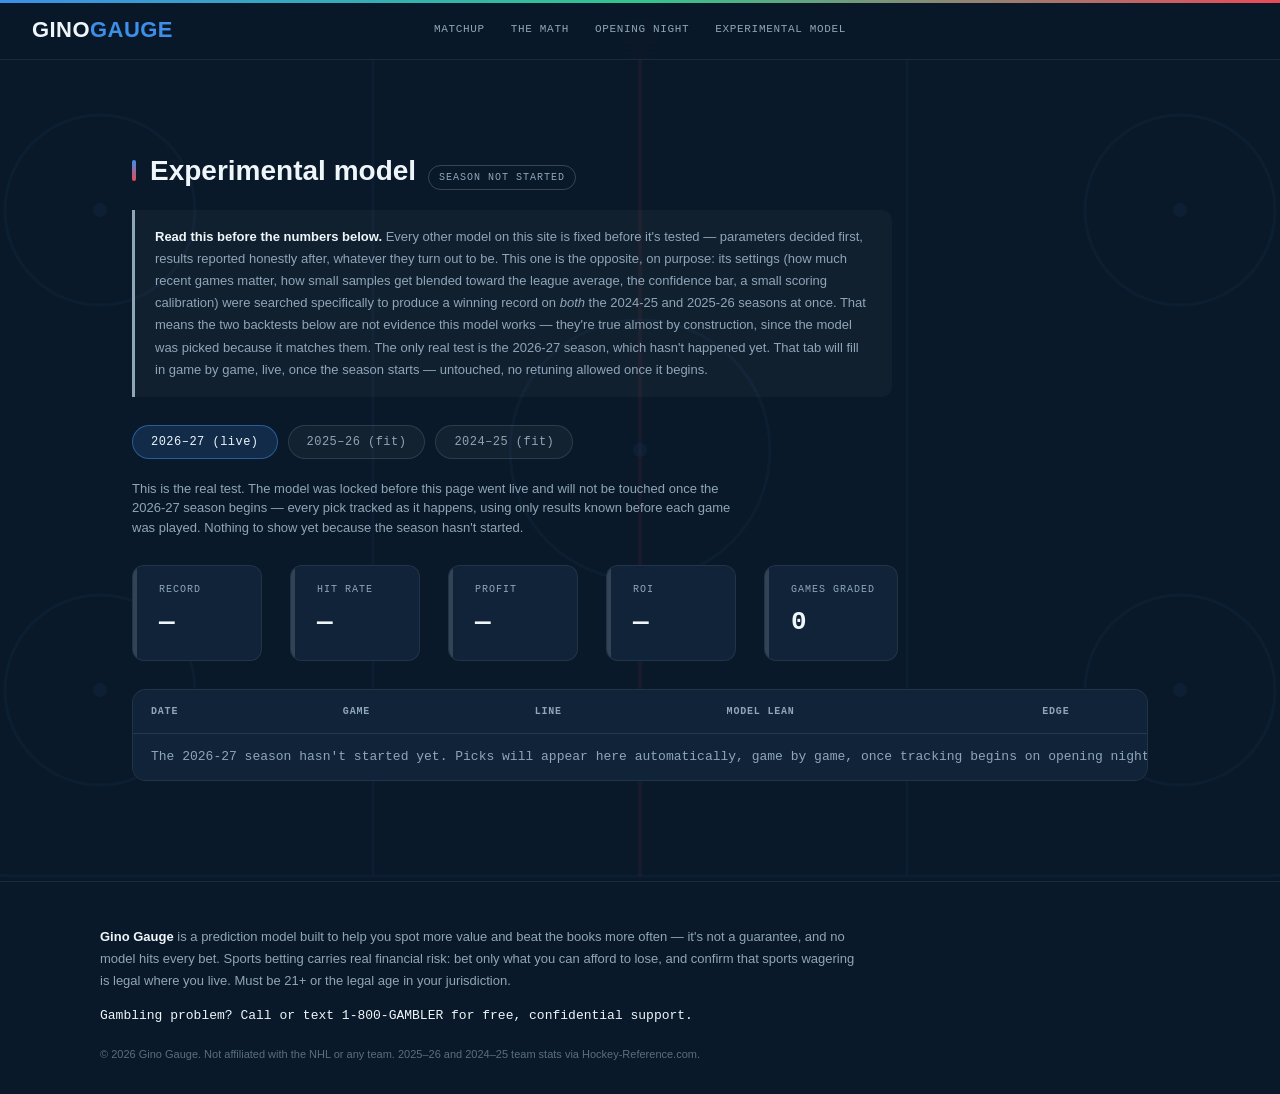
==== commit 6073ff21: "Remove the Track Record page, make Experimental Model the featured model Site no longer references o" ====
--- a/experimental-model.html
+++ b/experimental-model.html
@@ -18,7 +18,6 @@
     <a href="index.html#builder">Matchup</a>
     <a href="index.html#math">The Math</a>
     <a href="index.html#openers">Opening Night</a>
-    <a href="track-record.html">Track Record</a>
     <a href="experimental-model.html">Experimental Model</a>
   </nav>
 </header>
@@ -32,7 +31,7 @@
       <button type="button" class="track-season-btn" id="expBtn2526" role="tab" aria-selected="false">2025–26 (fit)</button>
       <button type="button" class="track-season-btn" id="expBtn2425" role="tab" aria-selected="false">2024–25 (fit)</button>
     </div>
-    <p class="section-note" id="expNote2627">This is the real test. The model was locked before this page went live and will not be touched once the 2026-27 season begins — every pick tracked as it happens, same no-lookahead rules as the Track Record page. Nothing to show yet because the season hasn't started.</p>
+    <p class="section-note" id="expNote2627">This is the real test. The model was locked before this page went live and will not be touched once the 2026-27 season begins — every pick tracked as it happens, using only results known before each game was played. Nothing to show yet because the season hasn't started.</p>
     <p class="section-note" id="expNote2526" hidden>The 2025-26 season, graded with parameters chosen specifically because they produce a winning record here (and on 2024-25 below) — not because they were decided in advance. Treat this as "the model fits its own training data," not as a demonstrated edge.</p>
     <p class="section-note" id="expNote2425" hidden>The 2024-25 season, graded the same way: with parameters chosen specifically because they produce a winning record here (and on 2025-26). Same caveat applies — this is the model matching data it was tuned on, not proof of anything forward-looking.</p>
     <div class="track-summary">
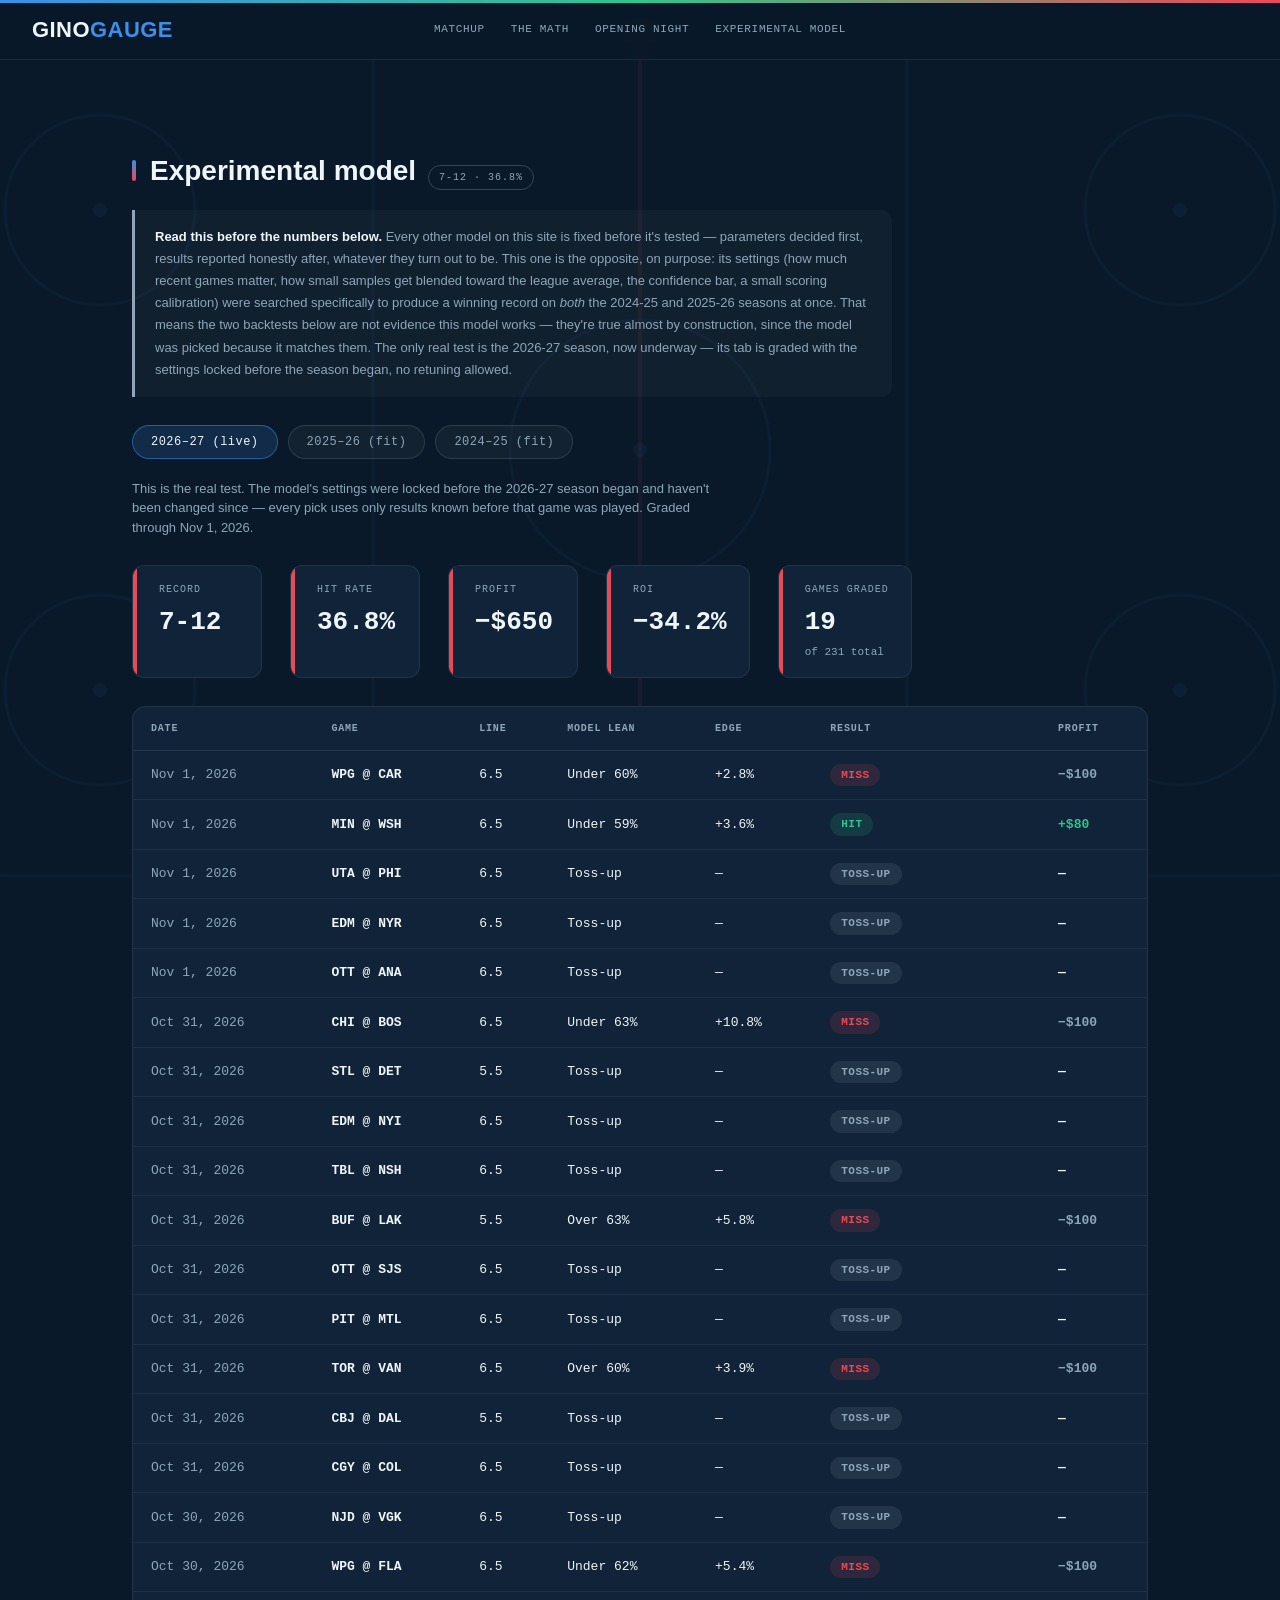
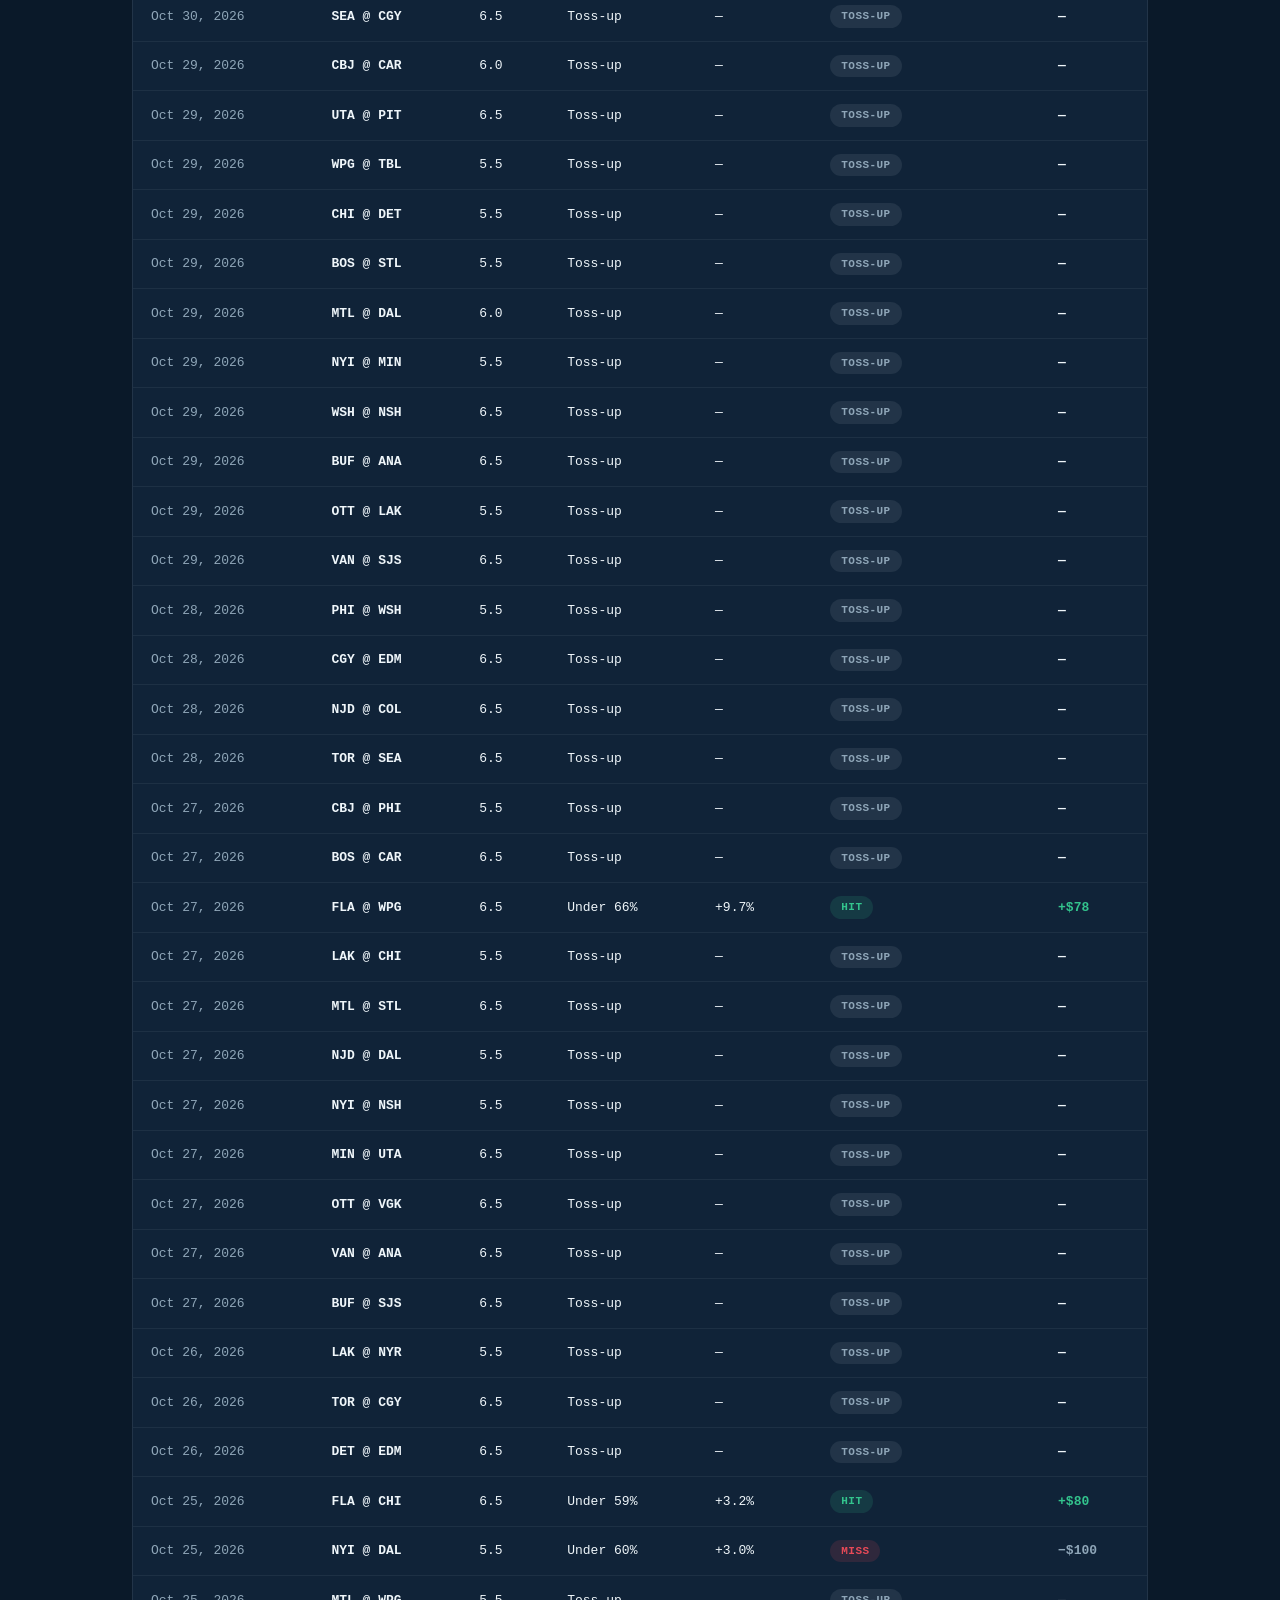
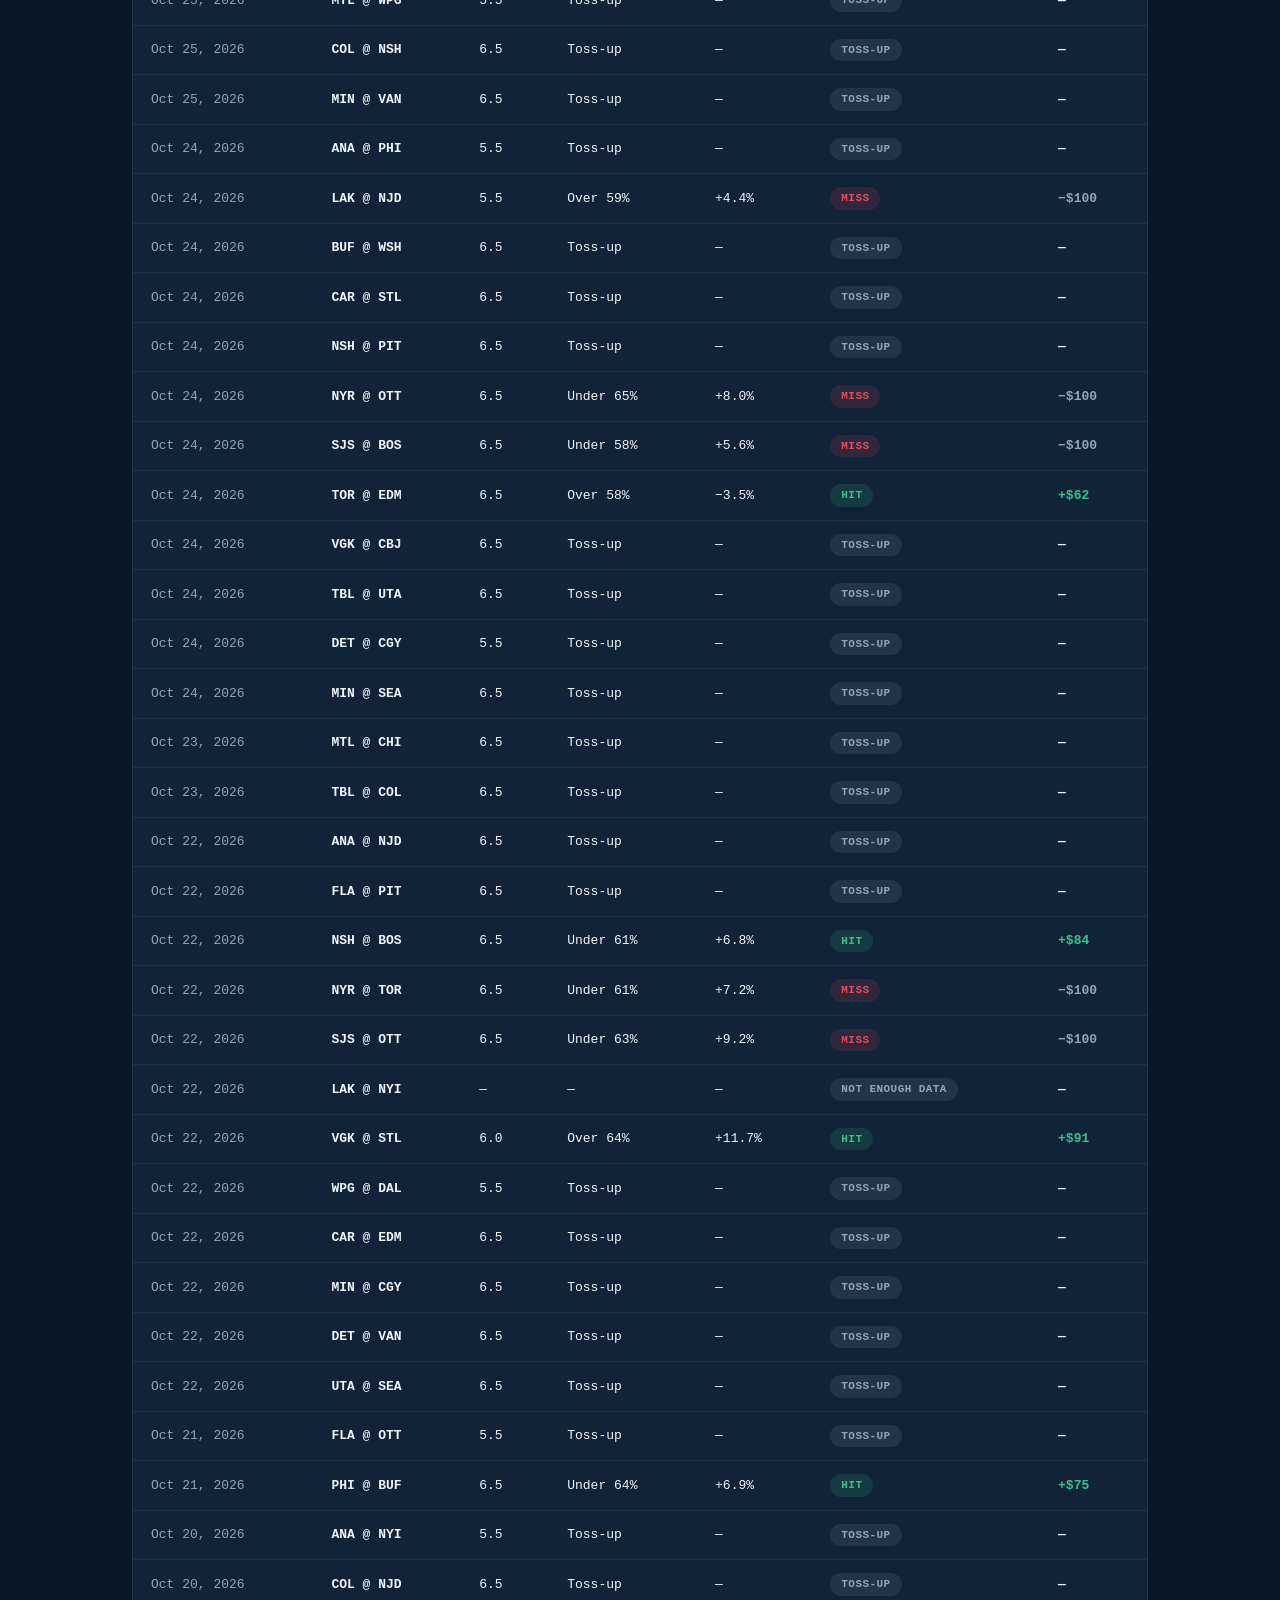
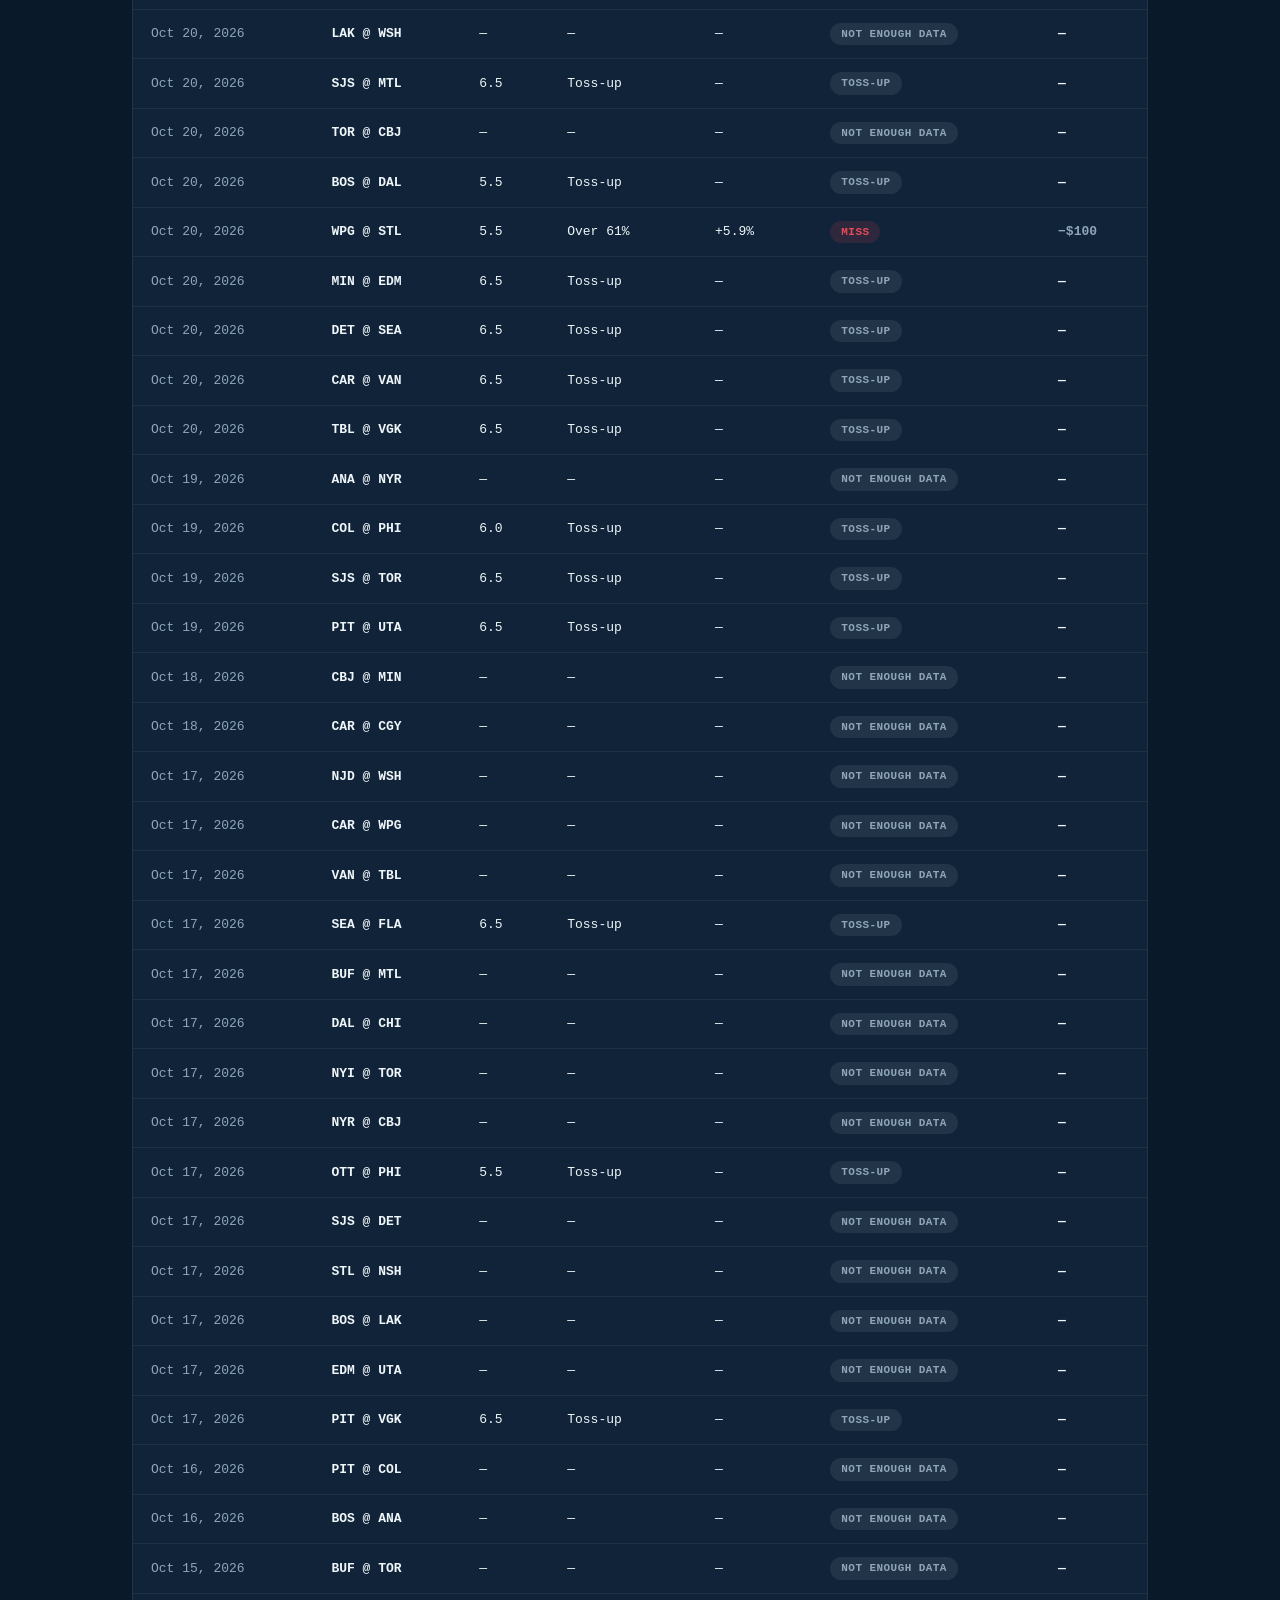
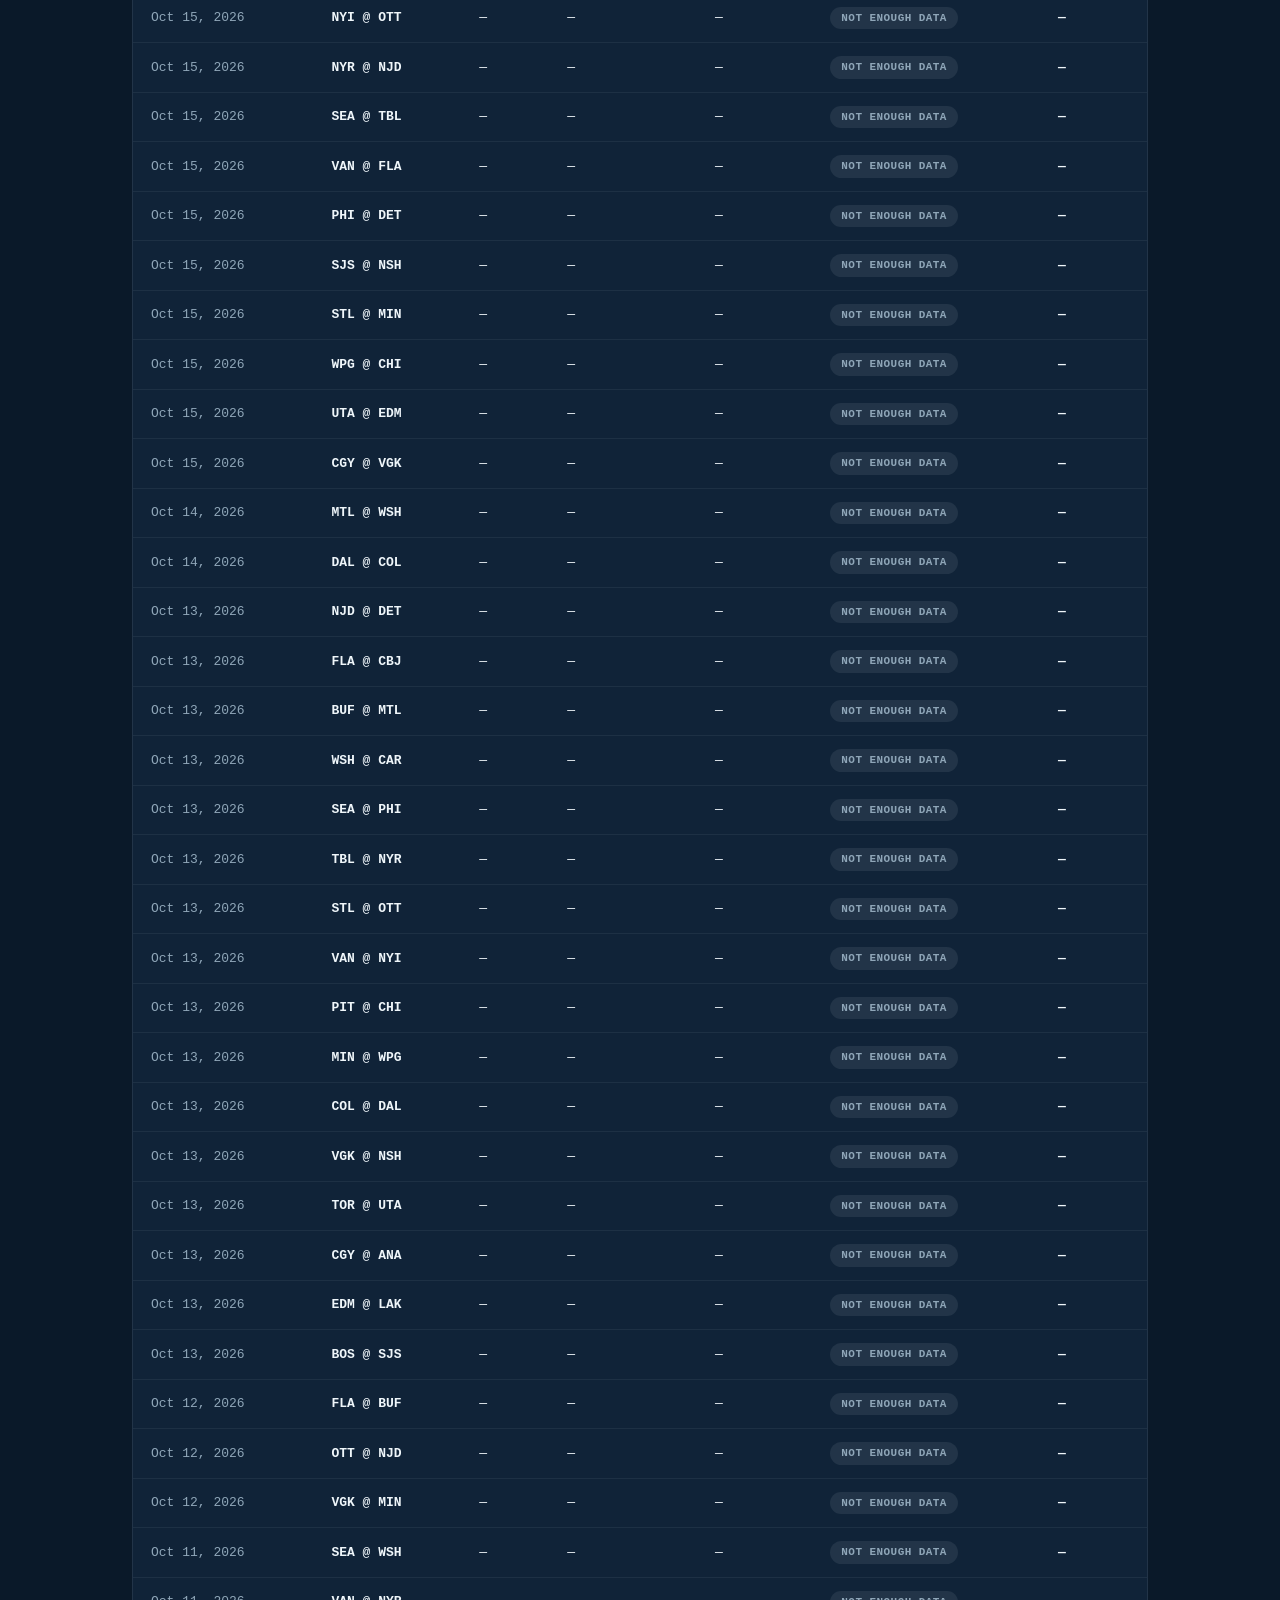
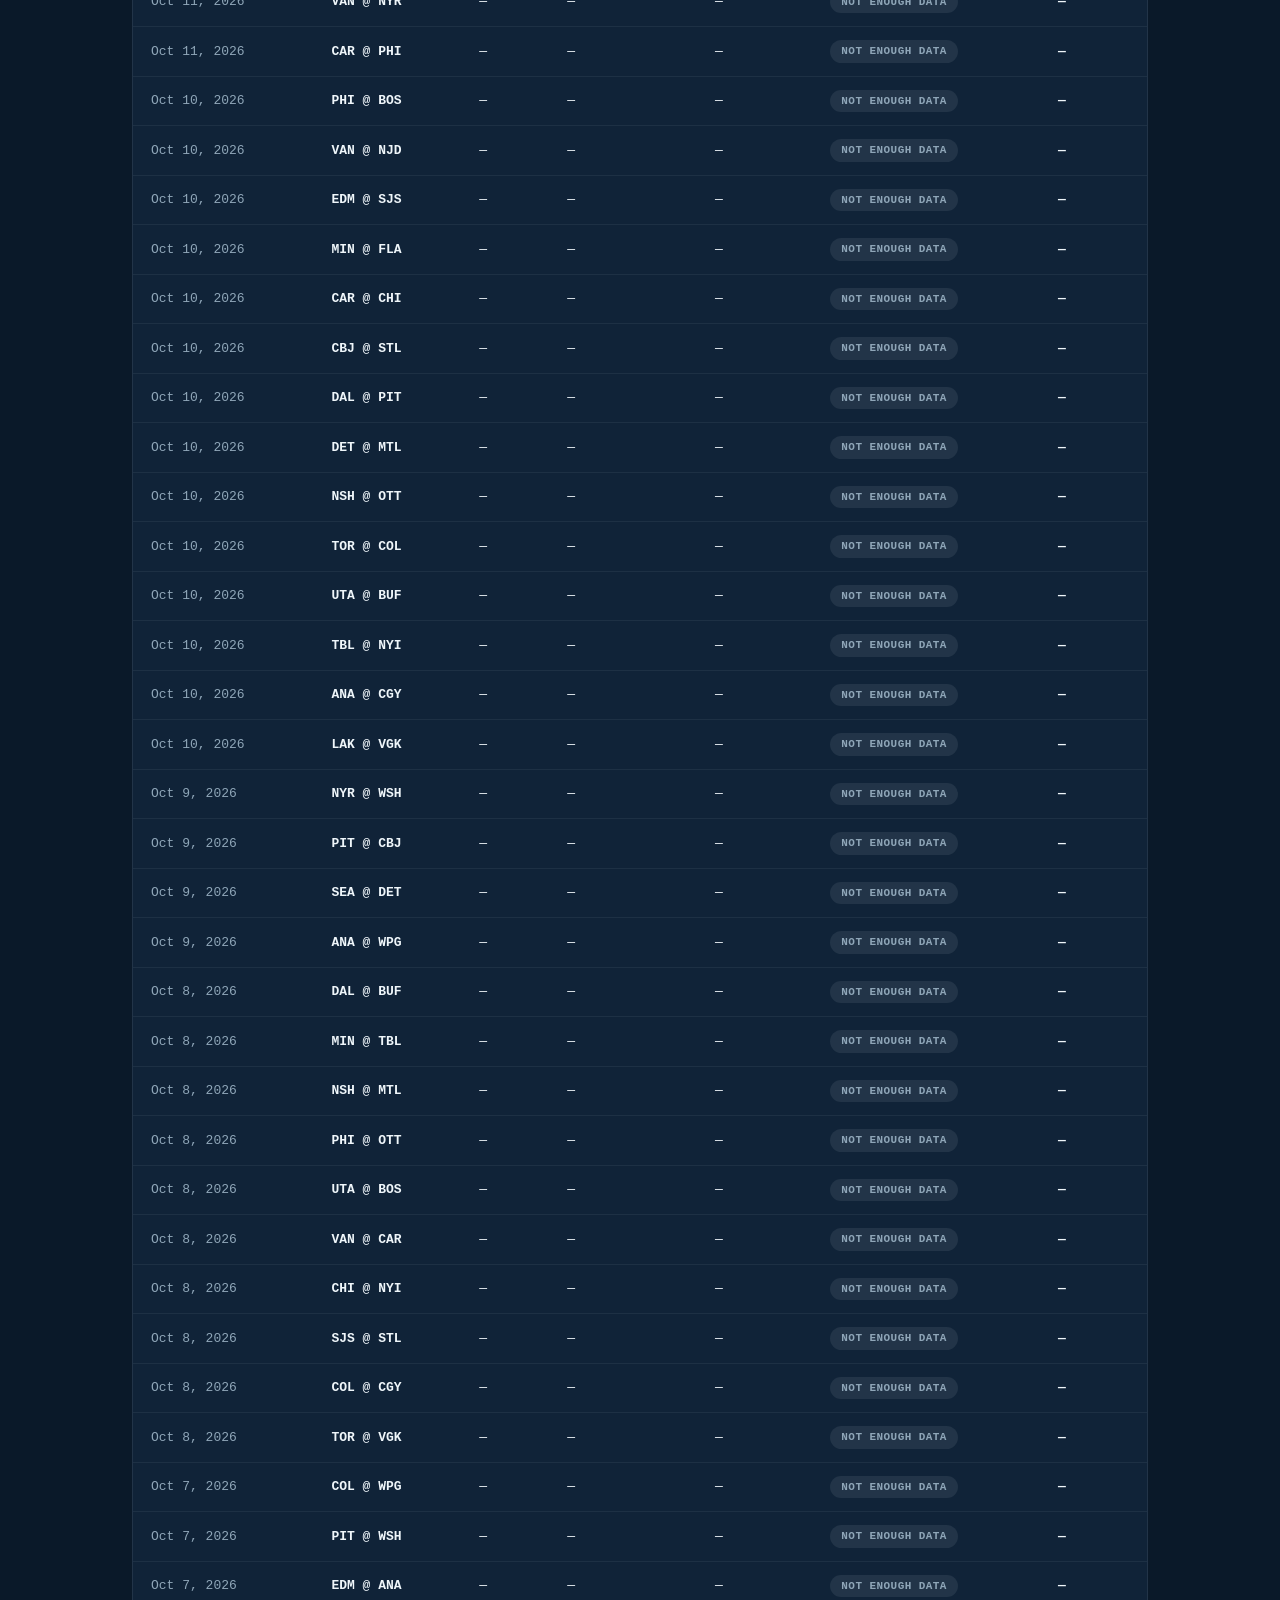
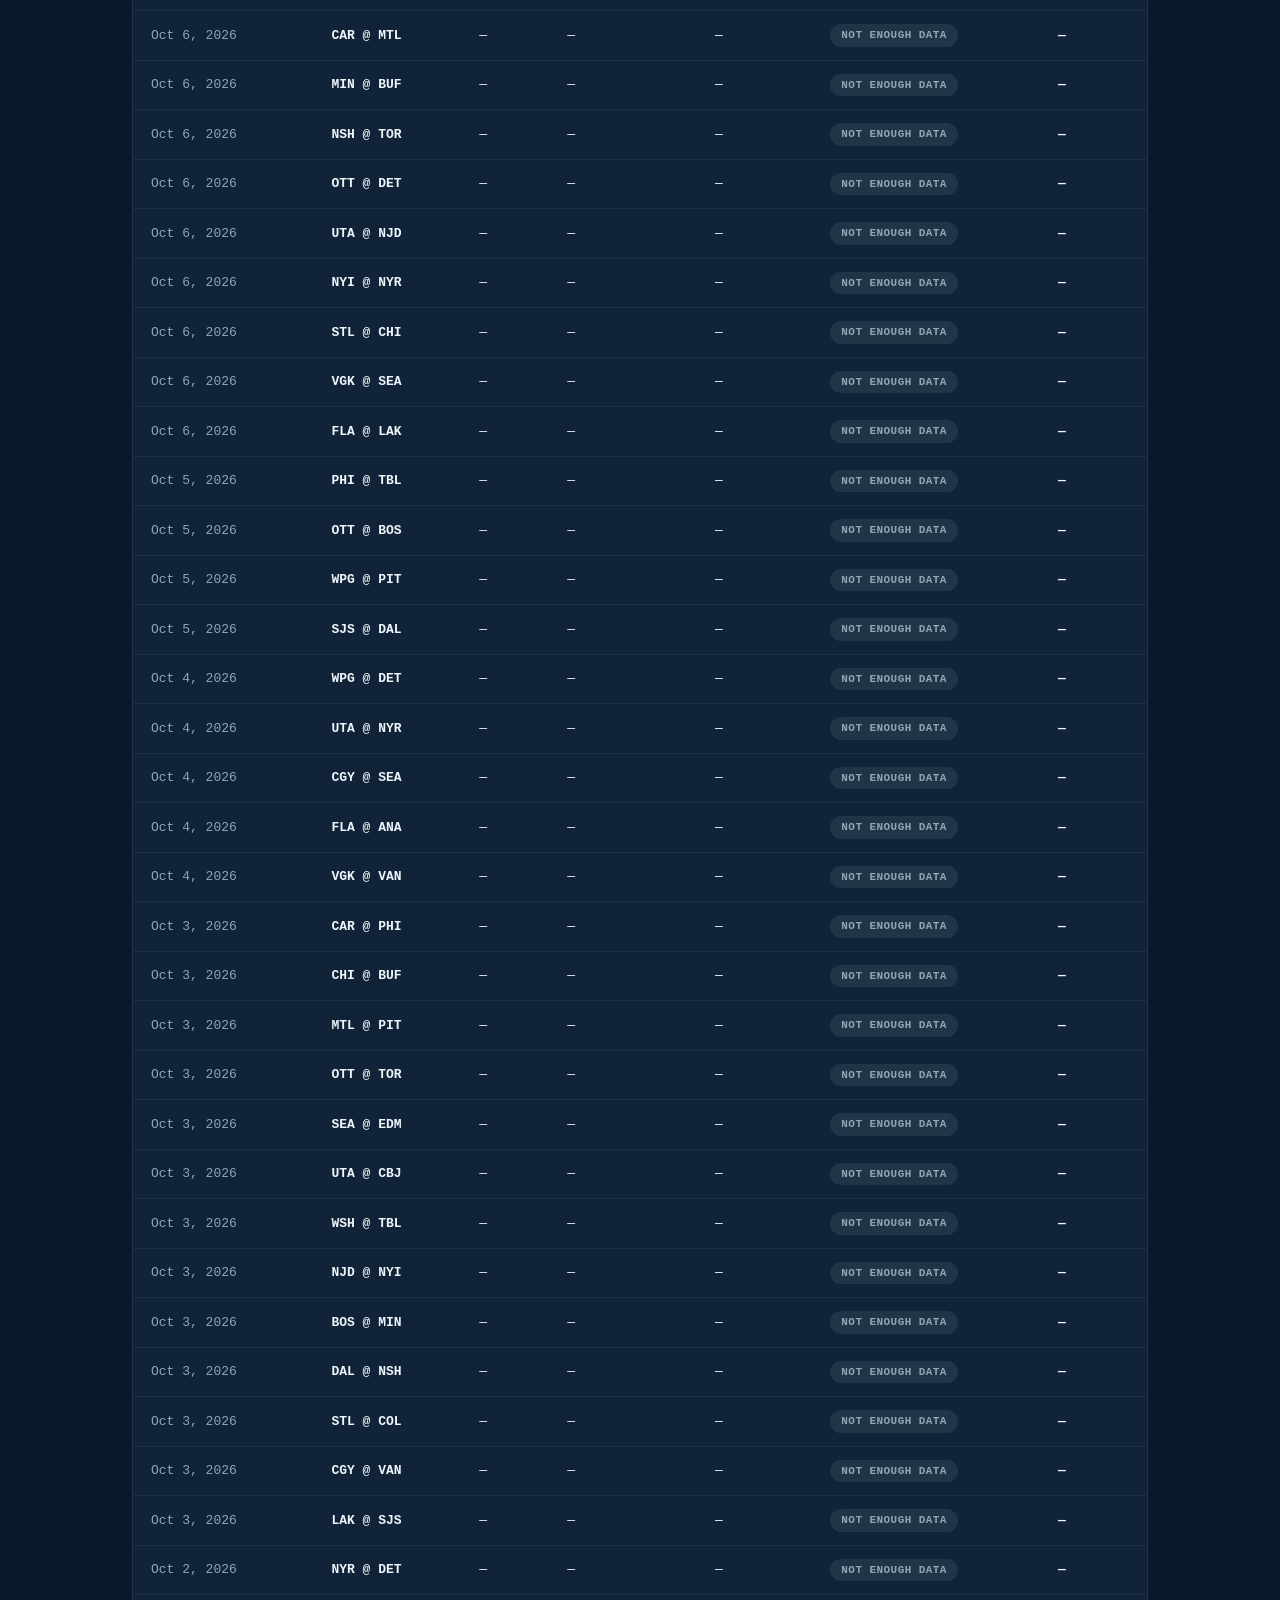
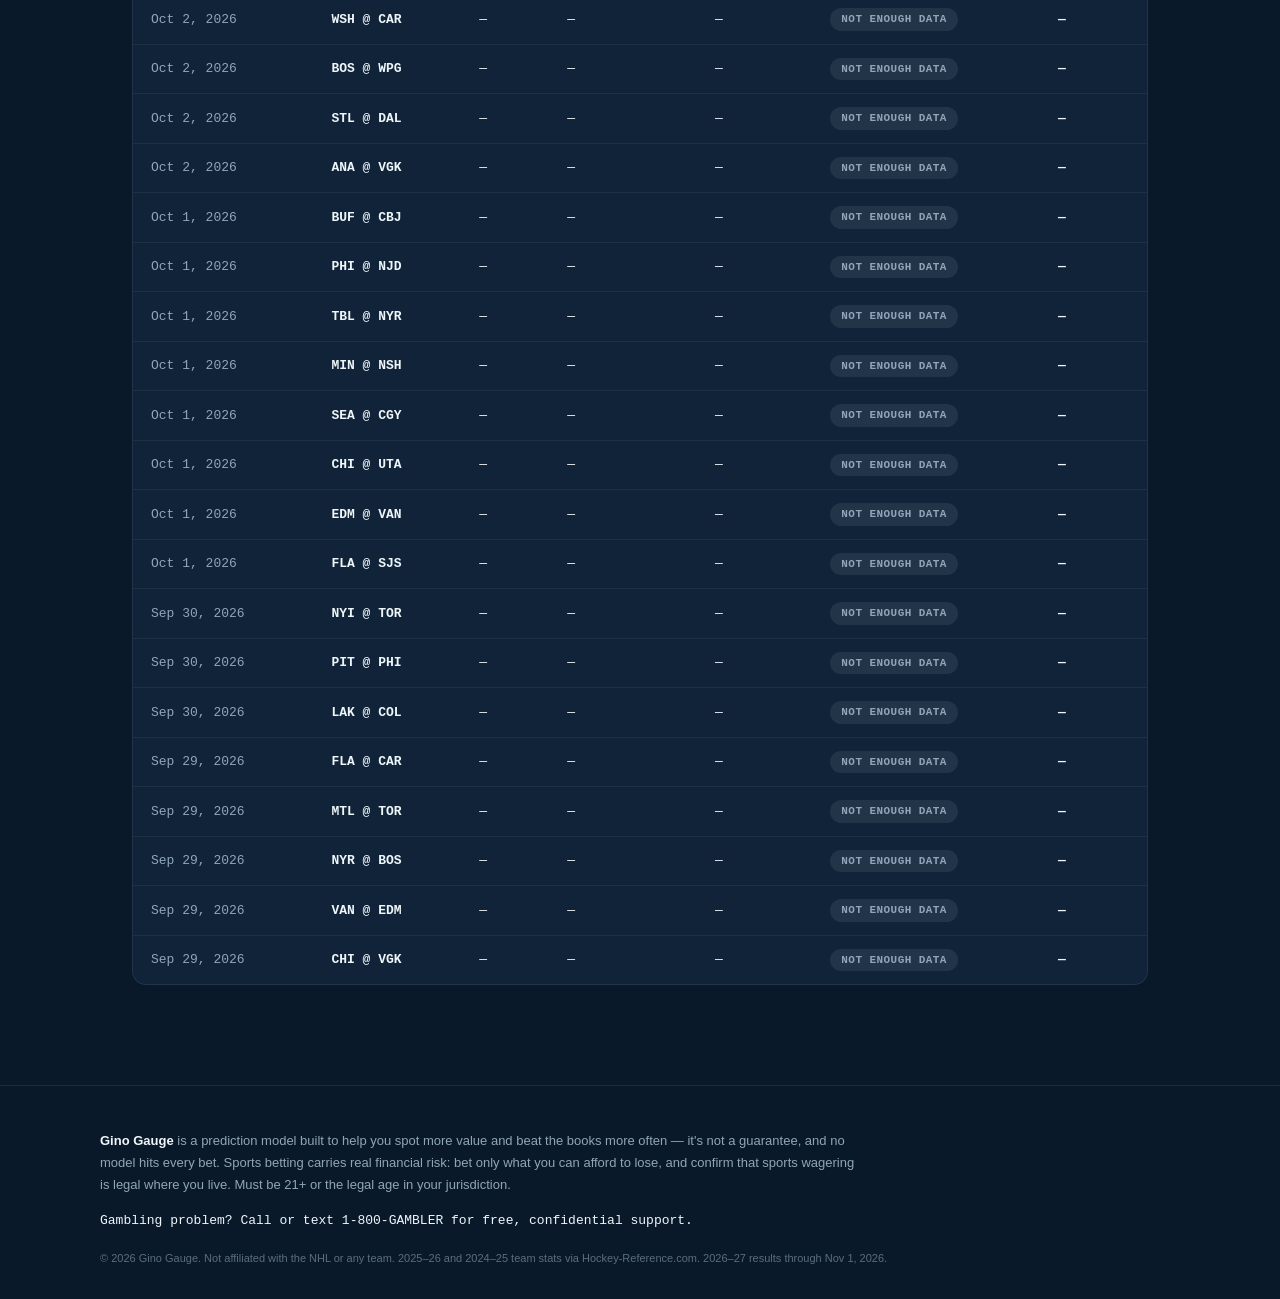
==== commit 34bdb994: "Load the 2026-27 season so far: 231 games through Nov 1 Results and closing totals come from the pub" ====
--- a/experimental-model.html
+++ b/experimental-model.html
@@ -25,13 +25,13 @@
 <main>
   <section class="track-record reveal" id="experimental">
     <div class="section-header"><h2 class="title-accent">Experimental model</h2><span class="data-badge" id="expBadge">—</span></div>
-    <div class="stat-caveat" id="expWarning"><strong>Read this before the numbers below.</strong> Every other model on this site is fixed before it's tested — parameters decided first, results reported honestly after, whatever they turn out to be. This one is the opposite, on purpose: its settings (how much recent games matter, how small samples get blended toward the league average, the confidence bar, a small scoring calibration) were searched specifically to produce a winning record on <em>both</em> the 2024-25 and 2025-26 seasons at once. That means the two backtests below are not evidence this model works — they're true almost by construction, since the model was picked because it matches them. The only real test is the 2026-27 season, which hasn't happened yet. That tab will fill in game by game, live, once the season starts — untouched, no retuning allowed once it begins.</div>
+    <div class="stat-caveat" id="expWarning"><strong>Read this before the numbers below.</strong> Every other model on this site is fixed before it's tested — parameters decided first, results reported honestly after, whatever they turn out to be. This one is the opposite, on purpose: its settings (how much recent games matter, how small samples get blended toward the league average, the confidence bar, a small scoring calibration) were searched specifically to produce a winning record on <em>both</em> the 2024-25 and 2025-26 seasons at once. That means the two backtests below are not evidence this model works — they're true almost by construction, since the model was picked because it matches them. The only real test is the 2026-27 season, now underway — its tab is graded with the settings locked before the season began, no retuning allowed.</div>
     <div class="track-season-toggle" role="tablist" aria-label="Season">
       <button type="button" class="track-season-btn is-active" id="expBtn2627" role="tab" aria-selected="true">2026–27 (live)</button>
       <button type="button" class="track-season-btn" id="expBtn2526" role="tab" aria-selected="false">2025–26 (fit)</button>
       <button type="button" class="track-season-btn" id="expBtn2425" role="tab" aria-selected="false">2024–25 (fit)</button>
     </div>
-    <p class="section-note" id="expNote2627">This is the real test. The model was locked before this page went live and will not be touched once the 2026-27 season begins — every pick tracked as it happens, using only results known before each game was played. Nothing to show yet because the season hasn't started.</p>
+    <p class="section-note" id="expNote2627">This is the real test. The model's settings were locked before the 2026-27 season began and haven't been changed since — every pick uses only results known before that game was played. Graded through Nov 1, 2026.</p>
     <p class="section-note" id="expNote2526" hidden>The 2025-26 season, graded with parameters chosen specifically because they produce a winning record here (and on 2024-25 below) — not because they were decided in advance. Treat this as "the model fits its own training data," not as a demonstrated edge.</p>
     <p class="section-note" id="expNote2425" hidden>The 2024-25 season, graded the same way: with parameters chosen specifically because they produce a winning record here (and on 2025-26). Same caveat applies — this is the model matching data it was tuned on, not proof of anything forward-looking.</p>
     <div class="track-summary">
@@ -56,7 +56,7 @@
   <div class="footer-inner">
     <p class="disclaimer"><strong>Gino Gauge</strong> is a prediction model built to help you spot more value and beat the books more often — it's not a guarantee, and no model hits every bet. Sports betting carries real financial risk: bet only what you can afford to lose, and confirm that sports wagering is legal where you live. Must be 21+ or the legal age in your jurisdiction.</p>
     <p class="helpline">Gambling problem? Call or text 1-800-GAMBLER for free, confidential support.</p>
-    <p class="fine-print">© 2026 Gino Gauge. Not affiliated with the NHL or any team. 2025–26 and 2024–25 team stats via Hockey-Reference.com.</p>
+    <p class="fine-print">© 2026 Gino Gauge. Not affiliated with the NHL or any team. 2025–26 and 2024–25 team stats via Hockey-Reference.com. 2026–27 results through Nov 1, 2026.</p>
   </div>
 </footer>
 
@@ -2403,303 +2403,535 @@
     {date:'2025-03-09', game:'NJD@PHI', total:4, line:5.5,probOver:0.4757,probUnder:0.5243,lean:'Toss-up',edgeOver:-3.41,edgeUnder:-1.91,actual:'Under',outcome:null,profit:null},
     {date:'2025-03-09', game:'DAL@VAN', total:5, line:5.5,probOver:0.5421,probUnder:0.4579,lean:'Toss-up',edgeOver:-0.33,edgeUnder:-4.21,actual:'Under',outcome:null,profit:null},
     {date:'2025-03-09', game:'LAK@VGK', total:11, line:5.5,probOver:0.4707,probUnder:0.5293,lean:'Toss-up',edgeOver:-7.48,edgeUnder:2.93,actual:'Over',outcome:null,profit:null},
-    {date:'2025-03-09', game:'SEA@WSH', total:7, line:6.0,probOver:0.6245,probUnder:0.3755,lean:'Over',edgeOver:11.23,edgeUnder:-15.72,actual:'Over',outcome:1,profit:95.24},
-    {date:'2025-03-10', game:'EDM@BUF', total:5, line:6.5,probOver:0.5362,probUnder:0.4638,lean:'Toss-up',edgeOver:-0.92,edgeUnder:-3.62,actual:'Under',outcome:null,profit:null},
-    {date:'2025-03-10', game:'CHI@COL', total:3, line:6.5,probOver:0.4850,probUnder:0.5150,lean:'Toss-up',edgeOver:-2.72,edgeUnder:-1.98,actual:'Under',outcome:null,profit:null},
+    {date:'2025-03-09', game:'SEA@WSH', total:6, line:6.0,probOver:0.6245,probUnder:0.3755,lean:'Over',edgeOver:11.23,edgeUnder:-15.72,actual:'Push',outcome:null,profit:null},
+    {date:'2025-03-10', game:'EDM@BUF', total:5, line:6.5,probOver:0.5363,probUnder:0.4637,lean:'Toss-up',edgeOver:-0.92,edgeUnder:-3.63,actual:'Under',outcome:null,profit:null},
+    {date:'2025-03-10', game:'CHI@COL', total:3, line:6.5,probOver:0.4850,probUnder:0.5150,lean:'Toss-up',edgeOver:-2.72,edgeUnder:-1.99,actual:'Under',outcome:null,profit:null},
     {date:'2025-03-10', game:'DET@OTT', total:3, line:6.0,probOver:0.5592,probUnder:0.4408,lean:'Toss-up',edgeOver:3.54,edgeUnder:-8.30,actual:'Under',outcome:null,profit:null},
-    {date:'2025-03-10', game:'TOR@UTA', total:7, line:6.0,probOver:0.5888,probUnder:0.4112,lean:'Over',edgeOver:6.50,edgeUnder:-10.81,actual:'Over',outcome:1,profit:90.91},
-    {date:'2025-03-11', game:'WSH@ANA', total:11, line:6.0,probOver:0.5807,probUnder:0.4193,lean:'Over',edgeOver:4.58,edgeUnder:-8.57,actual:'Over',outcome:1,profit:86.96},
+    {date:'2025-03-10', game:'TOR@UTA', total:7, line:6.0,probOver:0.5889,probUnder:0.4111,lean:'Over',edgeOver:6.51,edgeUnder:-10.81,actual:'Over',outcome:1,profit:90.91},
+    {date:'2025-03-11', game:'WSH@ANA', total:11, line:6.0,probOver:0.5761,probUnder:0.4239,lean:'Toss-up',edgeOver:4.12,edgeUnder:-8.10,actual:'Over',outcome:null,profit:null},
     {date:'2025-03-11', game:'FLA@BOS', total:5, line:5.5,probOver:0.4757,probUnder:0.5243,lean:'Toss-up',edgeOver:-3.65,edgeUnder:-1.06,actual:'Under',outcome:null,profit:null},
-    {date:'2025-03-11', game:'TBL@CAR', total:5, line:5.5,probOver:0.4939,probUnder:0.5061,lean:'Toss-up',edgeOver:-4.74,edgeUnder:0.61,actual:'Under',outcome:null,profit:null},
-    {date:'2025-03-11', game:'NYI@LAK', total:5, line:5.5,probOver:0.4937,probUnder:0.5063,lean:'Toss-up',edgeOver:-0.63,edgeUnder:-3.92,actual:'Under',outcome:null,profit:null},
+    {date:'2025-03-11', game:'TBL@CAR', total:5, line:5.5,probOver:0.4940,probUnder:0.5060,lean:'Toss-up',edgeOver:-4.73,edgeUnder:0.60,actual:'Under',outcome:null,profit:null},
+    {date:'2025-03-11', game:'NYI@LAK', total:5, line:5.5,probOver:0.4938,probUnder:0.5062,lean:'Toss-up',edgeOver:-0.62,edgeUnder:-3.92,actual:'Under',outcome:null,profit:null},
     {date:'2025-03-11', game:'COL@MIN', total:3, line:5.5,probOver:0.5105,probUnder:0.4895,lean:'Toss-up',edgeOver:-1.33,edgeUnder:-3.43,actual:'Under',outcome:null,profit:null},
-    {date:'2025-03-11', game:'CBJ@NJD', total:8, line:5.5,probOver:0.5262,probUnder:0.4738,lean:'Toss-up',edgeOver:-1.92,edgeUnder:-2.62,actual:'Over',outcome:null,profit:null},
-    {date:'2025-03-11', game:'OTT@PHI', total:7, line:5.5,probOver:0.5121,probUnder:0.4879,lean:'Toss-up',edgeOver:-1.39,edgeUnder:-3.59,actual:'Over',outcome:null,profit:null},
-    {date:'2025-03-11', game:'VGK@PIT', total:5, line:6.5,probOver:0.4299,probUnder:0.5701,lean:'Toss-up',edgeOver:-6.27,edgeUnder:2.47,actual:'Under',outcome:null,profit:null},
-    {date:'2025-03-11', game:'NSH@SJS', total:5, line:6.5,probOver:0.4791,probUnder:0.5209,lean:'Toss-up',edgeOver:-3.07,edgeUnder:-1.40,actual:'Under',outcome:null,profit:null},
-    {date:'2025-03-11', game:'MTL@VAN', total:6, line:5.5,probOver:0.4785,probUnder:0.5215,lean:'Toss-up',edgeOver:-1.65,edgeUnder:-2.60,actual:'Over',outcome:null,profit:null},
-    {date:'2025-03-11', game:'NYR@WPG', total:3, line:5.5,probOver:0.5313,probUnder:0.4687,lean:'Toss-up',edgeOver:-1.41,edgeUnder:-3.13,actual:'Under',outcome:null,profit:null},
+    {date:'2025-03-11', game:'CBJ@NJD', total:8, line:5.5,probOver:0.5263,probUnder:0.4737,lean:'Toss-up',edgeOver:-1.92,edgeUnder:-2.63,actual:'Over',outcome:null,profit:null},
+    {date:'2025-03-11', game:'OTT@PHI', total:7, line:5.5,probOver:0.5122,probUnder:0.4878,lean:'Toss-up',edgeOver:-1.39,edgeUnder:-3.60,actual:'Over',outcome:null,profit:null},
+    {date:'2025-03-11', game:'VGK@PIT', total:5, line:6.5,probOver:0.4299,probUnder:0.5701,lean:'Toss-up',edgeOver:-6.27,edgeUnder:2.46,actual:'Under',outcome:null,profit:null},
+    {date:'2025-03-11', game:'NSH@SJS', total:5, line:6.5,probOver:0.4792,probUnder:0.5208,lean:'Toss-up',edgeOver:-3.06,edgeUnder:-1.40,actual:'Under',outcome:null,profit:null},
+    {date:'2025-03-11', game:'MTL@VAN', total:6, line:5.5,probOver:0.4786,probUnder:0.5214,lean:'Toss-up',edgeOver:-1.65,edgeUnder:-2.61,actual:'Over',outcome:null,profit:null},
+    {date:'2025-03-11', game:'NYR@WPG', total:3, line:5.5,probOver:0.5314,probUnder:0.4686,lean:'Toss-up',edgeOver:-1.41,edgeUnder:-3.14,actual:'Under',outcome:null,profit:null},
     {date:'2025-03-12', game:'VAN@CGY', total:7, line:5.5,probOver:0.3986,probUnder:0.6014,lean:'Under',edgeOver:-8.22,edgeUnder:4.59,actual:'Over',outcome:0,profit:-100.00},
-    {date:'2025-03-12', game:'BUF@DET', total:10, line:6.5,probOver:0.4852,probUnder:0.5148,lean:'Toss-up',edgeOver:-2.70,edgeUnder:-2.01,actual:'Over',outcome:null,profit:null},
-    {date:'2025-03-12', game:'MTL@SEA', total:9, line:6.0,probOver:0.5916,probUnder:0.4084,lean:'Over',edgeOver:4.61,edgeUnder:-9.16,actual:'Over',outcome:1,profit:83.33},
-    {date:'2025-03-12', game:'ANA@UTA', total:5, line:6.0,probOver:0.5512,probUnder:0.4488,lean:'Toss-up',edgeOver:1.00,edgeUnder:-5.12,actual:'Under',outcome:null,profit:null},
-    {date:'2025-03-13', game:'VGK@CBJ', total:4, line:6.5,probOver:0.4560,probUnder:0.5440,lean:'Toss-up',edgeOver:-4.40,edgeUnder:-0.15,actual:'Under',outcome:null,profit:null},
-    {date:'2025-03-13', game:'WSH@LAK', total:3, line:5.5,probOver:0.5704,probUnder:0.4296,lean:'Toss-up',edgeOver:2.49,edgeUnder:-7.04,actual:'Under',outcome:null,profit:null},
-    {date:'2025-03-13', game:'NYR@MIN', total:5, line:5.5,probOver:0.4992,probUnder:0.5008,lean:'Toss-up',edgeOver:-2.47,edgeUnder:-2.30,actual:'Under',outcome:null,profit:null},
+    {date:'2025-03-12', game:'BUF@DET', total:10, line:6.5,probOver:0.4853,probUnder:0.5147,lean:'Toss-up',edgeOver:-2.69,edgeUnder:-2.01,actual:'Over',outcome:null,profit:null},
+    {date:'2025-03-12', game:'MTL@SEA', total:9, line:6.0,probOver:0.5870,probUnder:0.4130,lean:'Over',edgeOver:4.15,edgeUnder:-8.70,actual:'Over',outcome:1,profit:83.33},
+    {date:'2025-03-12', game:'ANA@UTA', total:5, line:6.0,probOver:0.5513,probUnder:0.4487,lean:'Toss-up',edgeOver:1.00,edgeUnder:-5.13,actual:'Under',outcome:null,profit:null},
+    {date:'2025-03-13', game:'VGK@CBJ', total:4, line:6.5,probOver:0.4561,probUnder:0.5439,lean:'Toss-up',edgeOver:-4.39,edgeUnder:-0.15,actual:'Under',outcome:null,profit:null},
+    {date:'2025-03-13', game:'WSH@LAK', total:3, line:5.5,probOver:0.5661,probUnder:0.4339,lean:'Toss-up',edgeOver:2.06,edgeUnder:-6.61,actual:'Under',outcome:null,profit:null},
+    {date:'2025-03-13', game:'NYR@MIN', total:5, line:5.5,probOver:0.4992,probUnder:0.5008,lean:'Toss-up',edgeOver:-2.46,edgeUnder:-2.30,actual:'Under',outcome:null,profit:null},
     {date:'2025-03-13', game:'EDM@NJD', total:5, line:6.0,probOver:0.5212,probUnder:0.4788,lean:'Toss-up',edgeOver:0.90,edgeUnder:-5.61,actual:'Under',outcome:null,profit:null},
-    {date:'2025-03-13', game:'BOS@OTT', total:9, line:5.5,probOver:0.5057,probUnder:0.4943,lean:'Toss-up',edgeOver:-0.65,edgeUnder:-4.05,actual:'Over',outcome:null,profit:null},
+    {date:'2025-03-13', game:'BOS@OTT', total:9, line:5.5,probOver:0.5057,probUnder:0.4943,lean:'Toss-up',edgeOver:-0.65,edgeUnder:-4.06,actual:'Over',outcome:null,profit:null},
     {date:'2025-03-13', game:'TBL@PHI', total:7, line:6.0,probOver:0.5431,probUnder:0.4569,lean:'Toss-up',edgeOver:3.09,edgeUnder:-7.80,actual:'Over',outcome:null,profit:null},
-    {date:'2025-03-13', game:'STL@PIT', total:8, line:5.5,probOver:0.5732,probUnder:0.4268,lean:'Toss-up',edgeOver:3.83,edgeUnder:-8.54,actual:'Over',outcome:null,profit:null},
-    {date:'2025-03-13', game:'CHI@SJS', total:6, line:6.0,probOver:0.6486,probUnder:0.3514,lean:'Over',edgeOver:10.32,edgeUnder:-14.86,actual:'Push',outcome:null,profit:null},
+    {date:'2025-03-13', game:'STL@PIT', total:8, line:5.5,probOver:0.5732,probUnder:0.4268,lean:'Toss-up',edgeOver:3.84,edgeUnder:-8.54,actual:'Over',outcome:null,profit:null},
+    {date:'2025-03-13', game:'CHI@SJS', total:6, line:6.0,probOver:0.6487,probUnder:0.3513,lean:'Over',edgeOver:10.32,edgeUnder:-14.87,actual:'Push',outcome:null,profit:null},
     {date:'2025-03-13', game:'FLA@TOR', total:5, line:5.5,probOver:0.5503,probUnder:0.4497,lean:'Toss-up',edgeOver:0.48,edgeUnder:-5.03,actual:'Under',outcome:null,profit:null},
-    {date:'2025-03-14', game:'NSH@ANA', total:3, line:6.5,probOver:0.4285,probUnder:0.5715,lean:'Toss-up',edgeOver:-7.15,edgeUnder:2.61,actual:'Under',outcome:null,profit:null},
+    {date:'2025-03-14', game:'NSH@ANA', total:3, line:6.5,probOver:0.4285,probUnder:0.5715,lean:'Toss-up',edgeOver:-7.15,edgeUnder:2.60,actual:'Under',outcome:null,profit:null},
     {date:'2025-03-14', game:'DET@CAR', total:6, line:6.0,probOver:0.5291,probUnder:0.4709,lean:'Toss-up',edgeOver:0.99,edgeUnder:-5.52,actual:'Push',outcome:null,profit:null},
-    {date:'2025-03-14', game:'COL@CGY', total:6, line:5.5,probOver:0.4642,probUnder:0.5358,lean:'Toss-up',edgeOver:-9.13,edgeUnder:4.79,actual:'Over',outcome:null,profit:null},
-    {date:'2025-03-14', game:'EDM@NYI', total:3, line:6.5,probOver:0.3956,probUnder:0.6044,lean:'Under',edgeOver:-13.93,edgeUnder:9.22,actual:'Under',outcome:1,profit:95.24},
-    {date:'2025-03-14', game:'UTA@SEA', total:6, line:6.0,probOver:0.5833,probUnder:0.4167,lean:'Over',edgeOver:4.84,edgeUnder:-9.55,actual:'Push',outcome:null,profit:null},
-    {date:'2025-03-14', game:'DAL@WPG', total:5, line:5.5,probOver:0.5272,probUnder:0.4728,lean:'Toss-up',edgeOver:-0.77,edgeUnder:-3.94,actual:'Under',outcome:null,profit:null},
+    {date:'2025-03-14', game:'COL@CGY', total:6, line:5.5,probOver:0.4643,probUnder:0.5357,lean:'Toss-up',edgeOver:-9.13,edgeUnder:4.79,actual:'Over',outcome:null,profit:null},
+    {date:'2025-03-14', game:'EDM@NYI', total:3, line:6.5,probOver:0.3957,probUnder:0.6043,lean:'Under',edgeOver:-13.92,edgeUnder:9.21,actual:'Under',outcome:1,profit:95.24},
+    {date:'2025-03-14', game:'UTA@SEA', total:6, line:6.0,probOver:0.5790,probUnder:0.4210,lean:'Toss-up',edgeOver:4.41,edgeUnder:-9.12,actual:'Push',outcome:null,profit:null},
+    {date:'2025-03-14', game:'DAL@WPG', total:5, line:5.5,probOver:0.5273,probUnder:0.4727,lean:'Toss-up',edgeOver:-0.76,edgeUnder:-3.94,actual:'Under',outcome:null,profit:null},
     {date:'2025-03-15', game:'TBL@BOS', total:8, line:5.5,probOver:0.5424,probUnder:0.4576,lean:'Toss-up',edgeOver:0.75,edgeUnder:-5.46,actual:'Over',outcome:null,profit:null},
-    {date:'2025-03-15', game:'VGK@BUF', total:7, line:6.5,probOver:0.4854,probUnder:0.5146,lean:'Toss-up',edgeOver:-1.46,edgeUnder:-3.08,actual:'Over',outcome:null,profit:null},
-    {date:'2025-03-15', game:'NYR@CBJ', total:4, line:6.0,probOver:0.6104,probUnder:0.3896,lean:'Over',edgeOver:6.50,edgeUnder:-11.04,actual:'Under',outcome:0,profit:-100.00},
-    {date:'2025-03-15', game:'NSH@LAK', total:1, line:5.5,probOver:0.5116,probUnder:0.4884,lean:'Toss-up',edgeOver:-2.33,edgeUnder:-2.38,actual:'Under',outcome:null,profit:null},
-    {date:'2025-03-15', game:'STL@MIN', total:6, line:5.5,probOver:0.4952,probUnder:0.5048,lean:'Toss-up',edgeOver:1.44,edgeUnder:-5.47,actual:'Over',outcome:null,profit:null},
-    {date:'2025-03-15', game:'FLA@MTL', total:4, line:5.5,probOver:0.4987,probUnder:0.5013,lean:'Toss-up',edgeOver:1.09,edgeUnder:-5.42,actual:'Under',outcome:null,profit:null},
+    {date:'2025-03-15', game:'VGK@BUF', total:7, line:6.5,probOver:0.4854,probUnder:0.5146,lean:'Toss-up',edgeOver:-1.46,edgeUnder:-3.09,actual:'Over',outcome:null,profit:null},
+    {date:'2025-03-15', game:'NYR@CBJ', total:4, line:6.0,probOver:0.6105,probUnder:0.3895,lean:'Over',edgeOver:6.50,edgeUnder:-11.05,actual:'Under',outcome:0,profit:-100.00},
+    {date:'2025-03-15', game:'NSH@LAK', total:1, line:5.5,probOver:0.5116,probUnder:0.4884,lean:'Toss-up',edgeOver:-2.32,edgeUnder:-2.38,actual:'Under',outcome:null,profit:null},
+    {date:'2025-03-15', game:'STL@MIN', total:6, line:5.5,probOver:0.4952,probUnder:0.5048,lean:'Toss-up',edgeOver:1.45,edgeUnder:-5.47,actual:'Over',outcome:null,profit:null},
+    {date:'2025-03-15', game:'FLA@MTL', total:4, line:5.5,probOver:0.4987,probUnder:0.5013,lean:'Toss-up',edgeOver:1.09,edgeUnder:-5.43,actual:'Under',outcome:null,profit:null},
     {date:'2025-03-15', game:'CAR@PHI', total:5, line:5.5,probOver:0.5088,probUnder:0.4912,lean:'Toss-up',edgeOver:-1.50,edgeUnder:-3.26,actual:'Under',outcome:null,profit:null},
     {date:'2025-03-15', game:'NJD@PIT', total:10, line:5.5,probOver:0.5135,probUnder:0.4865,lean:'Toss-up',edgeOver:1.35,edgeUnder:-5.89,actual:'Over',outcome:null,profit:null},
-    {date:'2025-03-15', game:'WSH@SJS', total:6, line:6.0,probOver:0.6509,probUnder:0.3491,lean:'Over',edgeOver:12.71,edgeUnder:-17.47,actual:'Push',outcome:null,profit:null},
-    {date:'2025-03-15', game:'OTT@TOR', total:6, line:6.0,probOver:0.6008,probUnder:0.3992,lean:'Over',edgeOver:7.70,edgeUnder:-12.46,actual:'Push',outcome:null,profit:null},
+    {date:'2025-03-15', game:'WSH@SJS', total:6, line:6.0,probOver:0.6473,probUnder:0.3527,lean:'Over',edgeOver:12.35,edgeUnder:-17.11,actual:'Push',outcome:null,profit:null},
+    {date:'2025-03-15', game:'OTT@TOR', total:6, line:6.0,probOver:0.6009,probUnder:0.3991,lean:'Over',edgeOver:7.71,edgeUnder:-12.47,actual:'Push',outcome:null,profit:null},
     {date:'2025-03-15', game:'CHI@VAN', total:8, line:5.5,probOver:0.5397,probUnder:0.4603,lean:'Toss-up',edgeOver:0.48,edgeUnder:-5.19,actual:'Over',outcome:null,profit:null},
-    {date:'2025-03-16', game:'DAL@COL', total:7, line:6.0,probOver:0.5723,probUnder:0.4277,lean:'Toss-up',edgeOver:5.54,edgeUnder:-10.06,actual:'Over',outcome:null,profit:null},
-    {date:'2025-03-16', game:'VGK@DET', total:3, line:6.5,probOver:0.4142,probUnder:0.5858,lean:'Under',edgeOver:-8.09,edgeUnder:3.63,actual:'Under',outcome:1,profit:81.97},
-    {date:'2025-03-16', game:'FLA@NYI', total:6, line:5.5,probOver:0.4418,probUnder:0.5582,lean:'Toss-up',edgeOver:-7.04,edgeUnder:2.34,actual:'Over',outcome:null,profit:null},
-    {date:'2025-03-16', game:'EDM@NYR', total:4, line:6.5,probOver:0.4038,probUnder:0.5962,lean:'Under',edgeOver:-10.83,edgeUnder:6.56,actual:'Under',outcome:1,profit:88.50},
-    {date:'2025-03-16', game:'WPG@SEA', total:5, line:6.0,probOver:0.5455,probUnder:0.4545,lean:'Toss-up',edgeOver:3.33,edgeUnder:-8.04,actual:'Under',outcome:null,profit:null},
-    {date:'2025-03-16', game:'ANA@STL', total:9, line:5.5,probOver:0.5585,probUnder:0.4415,lean:'Toss-up',edgeOver:1.30,edgeUnder:-5.85,actual:'Over',outcome:null,profit:null},
-    {date:'2025-03-16', game:'UTA@VAN', total:4, line:5.5,probOver:0.4847,probUnder:0.5153,lean:'Toss-up',edgeOver:-5.01,edgeUnder:0.31,actual:'Under',outcome:null,profit:null},
-    {date:'2025-03-17', game:'BUF@BOS', total:5, line:6.0,probOver:0.6492,probUnder:0.3508,lean:'Over',edgeOver:12.32,edgeUnder:-16.85,actual:'Under',outcome:0,profit:-100.00},
+    {date:'2025-03-16', game:'DAL@COL', total:7, line:6.0,probOver:0.5724,probUnder:0.4276,lean:'Toss-up',edgeOver:5.55,edgeUnder:-10.07,actual:'Over',outcome:null,profit:null},
+    {date:'2025-03-16', game:'VGK@DET', total:3, line:6.5,probOver:0.4142,probUnder:0.5858,lean:'Under',edgeOver:-8.08,edgeUnder:3.62,actual:'Under',outcome:1,profit:81.97},
+    {date:'2025-03-16', game:'FLA@NYI', total:6, line:5.5,probOver:0.4418,probUnder:0.5582,lean:'Toss-up',edgeOver:-7.04,edgeUnder:2.33,actual:'Over',outcome:null,profit:null},
+    {date:'2025-03-16', game:'EDM@NYR', total:4, line:6.5,probOver:0.4039,probUnder:0.5961,lean:'Under',edgeOver:-10.83,edgeUnder:6.56,actual:'Under',outcome:1,profit:88.50},
+    {date:'2025-03-16', game:'WPG@SEA', total:5, line:6.0,probOver:0.5419,probUnder:0.4581,lean:'Toss-up',edgeOver:2.97,edgeUnder:-7.68,actual:'Under',outcome:null,profit:null},
+    {date:'2025-03-16', game:'ANA@STL', total:9, line:5.5,probOver:0.5585,probUnder:0.4415,lean:'Toss-up',edgeOver:1.31,edgeUnder:-5.85,actual:'Over',outcome:null,profit:null},
+    {date:'2025-03-16', game:'UTA@VAN', total:4, line:5.5,probOver:0.4848,probUnder:0.5152,lean:'Toss-up',edgeOver:-5.01,edgeUnder:0.30,actual:'Under',outcome:null,profit:null},
+    {date:'2025-03-17', game:'BUF@BOS', total:5, line:6.0,probOver:0.6493,probUnder:0.3507,lean:'Over',edgeOver:12.32,edgeUnder:-16.85,actual:'Under',outcome:0,profit:-100.00},
     {date:'2025-03-17', game:'NJD@CBJ', total:3, line:6.0,probOver:0.5467,probUnder:0.4533,lean:'Toss-up',edgeOver:2.29,edgeUnder:-7.05,actual:'Under',outcome:null,profit:null},
-    {date:'2025-03-17', game:'LAK@MIN', total:4, line:5.5,probOver:0.4209,probUnder:0.5791,lean:'Toss-up',edgeOver:-3.36,edgeUnder:-0.42,actual:'Under',outcome:null,profit:null},
-    {date:'2025-03-17', game:'PHI@TBL', total:2, line:5.5,probOver:0.5609,probUnder:0.4391,lean:'Toss-up',edgeOver:1.55,edgeUnder:-6.09,actual:'Under',outcome:null,profit:null},
-    {date:'2025-03-17', game:'CGY@TOR', total:8, line:5.5,probOver:0.5316,probUnder:0.4684,lean:'Toss-up',edgeOver:-1.39,edgeUnder:-3.16,actual:'Over',outcome:null,profit:null},
-    {date:'2025-03-18', game:'SEA@CHI', total:8, line:6.0,probOver:0.6513,probUnder:0.3487,lean:'Over',edgeOver:13.44,edgeUnder:-17.96,actual:'Over',outcome:1,profit:93.46},
+    {date:'2025-03-17', game:'LAK@MIN', total:4, line:5.5,probOver:0.4209,probUnder:0.5791,lean:'Toss-up',edgeOver:-3.36,edgeUnder:-0.43,actual:'Under',outcome:null,profit:null},
+    {date:'2025-03-17', game:'PHI@TBL', total:2, line:5.5,probOver:0.5610,probUnder:0.4390,lean:'Toss-up',edgeOver:1.55,edgeUnder:-6.10,actual:'Under',outcome:null,profit:null},
+    {date:'2025-03-17', game:'CGY@TOR', total:8, line:5.5,probOver:0.5316,probUnder:0.4684,lean:'Toss-up',edgeOver:-1.38,edgeUnder:-3.16,actual:'Over',outcome:null,profit:null},
+    {date:'2025-03-18', game:'SEA@CHI', total:8, line:6.0,probOver:0.6471,probUnder:0.3529,lean:'Over',edgeOver:13.02,edgeUnder:-17.54,actual:'Over',outcome:1,profit:93.46},
     {date:'2025-03-18', game:'ANA@DAL', total:7, line:6.0,probOver:0.6125,probUnder:0.3875,lean:'Over',edgeOver:7.33,edgeUnder:-11.25,actual:'Over',outcome:1,profit:85.47},
     {date:'2025-03-18', game:'UTA@EDM', total:8, line:6.0,probOver:0.5280,probUnder:0.4720,lean:'Toss-up',edgeOver:-1.75,edgeUnder:-2.80,actual:'Over',outcome:null,profit:null},
-    {date:'2025-03-18', game:'OTT@MTL', total:9, line:5.5,probOver:0.5460,probUnder:0.4540,lean:'Toss-up',edgeOver:0.48,edgeUnder:-4.60,actual:'Over',outcome:null,profit:null},
-    {date:'2025-03-18', game:'STL@NSH', total:5, line:5.5,probOver:0.5604,probUnder:0.4396,lean:'Toss-up',edgeOver:6.04,edgeUnder:-10.59,actual:'Under',outcome:null,profit:null},
+    {date:'2025-03-18', game:'OTT@MTL', total:9, line:5.5,probOver:0.5461,probUnder:0.4539,lean:'Toss-up',edgeOver:0.48,edgeUnder:-4.61,actual:'Over',outcome:null,profit:null},
+    {date:'2025-03-18', game:'STL@NSH', total:5, line:5.5,probOver:0.5605,probUnder:0.4395,lean:'Toss-up',edgeOver:6.05,edgeUnder:-10.59,actual:'Under',outcome:null,profit:null},
     {date:'2025-03-18', game:'CGY@NYR', total:3, line:5.5,probOver:0.4773,probUnder:0.5227,lean:'Toss-up',edgeOver:-6.82,edgeUnder:2.27,actual:'Under',outcome:null,profit:null},
-    {date:'2025-03-18', game:'NYI@PIT', total:6, line:6.0,probOver:0.5589,probUnder:0.4411,lean:'Toss-up',edgeOver:5.89,edgeUnder:-10.43,actual:'Push',outcome:null,profit:null},
+    {date:'2025-03-18', game:'NYI@PIT', total:6, line:6.0,probOver:0.5589,probUnder:0.4411,lean:'Toss-up',edgeOver:5.89,edgeUnder:-10.44,actual:'Push',outcome:null,profit:null},
     {date:'2025-03-18', game:'WPG@VAN', total:8, line:5.5,probOver:0.4416,probUnder:0.5584,lean:'Toss-up',edgeOver:-3.01,edgeUnder:-0.68,actual:'Over',outcome:null,profit:null},
-    {date:'2025-03-18', game:'DET@WSH', total:5, line:6.0,probOver:0.6013,probUnder:0.3987,lean:'Over',edgeOver:5.58,edgeUnder:-10.13,actual:'Under',outcome:0,profit:-100.00},
-    {date:'2025-03-19', game:'SEA@MIN', total:4, line:5.5,probOver:0.5359,probUnder:0.4641,lean:'Toss-up',edgeOver:1.21,edgeUnder:-5.97,actual:'Under',outcome:null,profit:null},
-    {date:'2025-03-19', game:'COL@TOR', total:3, line:6.0,probOver:0.6051,probUnder:0.3949,lean:'Over',edgeOver:8.35,edgeUnder:-12.66,actual:'Under',outcome:0,profit:-100.00},
-    {date:'2025-03-20', game:'FLA@CBJ', total:1, line:5.5,probOver:0.5107,probUnder:0.4893,lean:'Toss-up',edgeOver:-3.48,edgeUnder:-1.07,actual:'Under',outcome:null,profit:null},
-    {date:'2025-03-20', game:'LAK@CHI', total:4, line:5.5,probOver:0.5357,probUnder:0.4643,lean:'Toss-up',edgeOver:0.08,edgeUnder:-4.78,actual:'Under',outcome:null,profit:null},
+    {date:'2025-03-18', game:'DET@WSH', total:5, line:6.0,probOver:0.5973,probUnder:0.4027,lean:'Over',edgeOver:5.19,edgeUnder:-9.73,actual:'Under',outcome:0,profit:-100.00},
+    {date:'2025-03-19', game:'SEA@MIN', total:4, line:5.5,probOver:0.5319,probUnder:0.4681,lean:'Toss-up',edgeOver:0.81,edgeUnder:-5.57,actual:'Under',outcome:null,profit:null},
+    {date:'2025-03-19', game:'COL@TOR', total:3, line:6.0,probOver:0.6051,probUnder:0.3949,lean:'Over',edgeOver:8.36,edgeUnder:-12.66,actual:'Under',outcome:0,profit:-100.00},
+    {date:'2025-03-20', game:'FLA@CBJ', total:1, line:5.5,probOver:0.5107,probUnder:0.4893,lean:'Toss-up',edgeOver:-3.47,edgeUnder:-1.07,actual:'Under',outcome:null,profit:null},
+    {date:'2025-03-20', game:'LAK@CHI', total:4, line:5.5,probOver:0.5357,probUnder:0.4643,lean:'Toss-up',edgeOver:0.08,edgeUnder:-4.79,actual:'Under',outcome:null,profit:null},
     {date:'2025-03-20', game:'TBL@DAL', total:5, line:6.0,probOver:0.5770,probUnder:0.4230,lean:'Toss-up',edgeOver:6.01,edgeUnder:-10.08,actual:'Under',outcome:null,profit:null},
     {date:'2025-03-20', game:'WPG@EDM', total:7, line:6.0,probOver:0.5137,probUnder:0.4863,lean:'Toss-up',edgeOver:1.37,edgeUnder:-5.92,actual:'Over',outcome:null,profit:null},
-    {date:'2025-03-20', game:'CGY@NJD', total:8, line:5.5,probOver:0.4210,probUnder:0.5790,lean:'Toss-up',edgeOver:-4.41,edgeUnder:0.46,actual:'Over',outcome:null,profit:null},
-    {date:'2025-03-20', game:'ANA@NSH', total:5, line:6.0,probOver:0.5469,probUnder:0.4531,lean:'Toss-up',edgeOver:4.69,edgeUnder:-9.24,actual:'Under',outcome:null,profit:null},
-    {date:'2025-03-20', game:'MTL@NYI', total:7, line:5.5,probOver:0.5306,probUnder:0.4694,lean:'Toss-up',edgeOver:-2.49,edgeUnder:-1.84,actual:'Over',outcome:null,profit:null},
-    {date:'2025-03-20', game:'TOR@NYR', total:7, line:5.5,probOver:0.5691,probUnder:0.4309,lean:'Toss-up',edgeOver:2.36,edgeUnder:-6.91,actual:'Over',outcome:null,profit:null},
+    {date:'2025-03-20', game:'CGY@NJD', total:8, line:5.5,probOver:0.4210,probUnder:0.5790,lean:'Toss-up',edgeOver:-4.41,edgeUnder:0.45,actual:'Over',outcome:null,profit:null},
+    {date:'2025-03-20', game:'ANA@NSH', total:5, line:6.0,probOver:0.5470,probUnder:0.4530,lean:'Toss-up',edgeOver:4.70,edgeUnder:-9.24,actual:'Under',outcome:null,profit:null},
+    {date:'2025-03-20', game:'MTL@NYI', total:7, line:5.5,probOver:0.5307,probUnder:0.4693,lean:'Toss-up',edgeOver:-2.49,edgeUnder:-1.85,actual:'Over',outcome:null,profit:null},
+    {date:'2025-03-20', game:'TOR@NYR', total:7, line:5.5,probOver:0.5691,probUnder:0.4309,lean:'Toss-up',edgeOver:2.37,edgeUnder:-6.91,actual:'Over',outcome:null,profit:null},
     {date:'2025-03-20', game:'COL@OTT', total:6, line:6.0,probOver:0.5376,probUnder:0.4624,lean:'Toss-up',edgeOver:0.27,edgeUnder:-4.98,actual:'Push',outcome:null,profit:null},
-    {date:'2025-03-20', game:'CAR@SJS', total:4, line:6.0,probOver:0.5607,probUnder:0.4393,lean:'Toss-up',edgeOver:5.82,edgeUnder:-10.62,actual:'Under',outcome:null,profit:null},
+    {date:'2025-03-20', game:'CAR@SJS', total:4, line:6.0,probOver:0.5608,probUnder:0.4392,lean:'Toss-up',edgeOver:5.83,edgeUnder:-10.62,actual:'Under',outcome:null,profit:null},
     {date:'2025-03-20', game:'VAN@STL', total:7, line:5.5,probOver:0.5287,probUnder:0.4713,lean:'Toss-up',edgeOver:9.39,edgeUnder:-12.87,actual:'Over',outcome:null,profit:null},
-    {date:'2025-03-20', game:'BUF@UTA', total:7, line:6.0,probOver:0.6199,probUnder:0.3801,lean:'Over',edgeOver:7.45,edgeUnder:-11.99,actual:'Over',outcome:1,profit:83.33},
-    {date:'2025-03-20', game:'BOS@VGK', total:6, line:5.5,probOver:0.5339,probUnder:0.4661,lean:'Toss-up',edgeOver:-0.10,edgeUnder:-4.61,actual:'Over',outcome:null,profit:null},
-    {date:'2025-03-20', game:'PHI@WSH', total:5, line:5.5,probOver:0.5708,probUnder:0.4292,lean:'Toss-up',edgeOver:2.53,edgeUnder:-7.08,actual:'Under',outcome:null,profit:null},
-    {date:'2025-03-21', game:'CBJ@PIT', total:9, line:6.0,probOver:0.5980,probUnder:0.4020,lean:'Over',edgeOver:5.25,edgeUnder:-9.80,actual:'Over',outcome:1,profit:83.33},
+    {date:'2025-03-20', game:'BUF@UTA', total:7, line:6.0,probOver:0.6200,probUnder:0.3800,lean:'Over',edgeOver:7.45,edgeUnder:-12.00,actual:'Over',outcome:1,profit:83.33},
+    {date:'2025-03-20', game:'BOS@VGK', total:6, line:5.5,probOver:0.5340,probUnder:0.4660,lean:'Toss-up',edgeOver:-0.09,edgeUnder:-4.62,actual:'Over',outcome:null,profit:null},
+    {date:'2025-03-20', game:'PHI@WSH', total:5, line:5.5,probOver:0.5673,probUnder:0.4327,lean:'Toss-up',edgeOver:2.19,edgeUnder:-6.73,actual:'Under',outcome:null,profit:null},
+    {date:'2025-03-21', game:'CBJ@PIT', total:9, line:6.0,probOver:0.5980,probUnder:0.4020,lean:'Over',edgeOver:5.26,edgeUnder:-9.80,actual:'Over',outcome:1,profit:83.33},
     {date:'2025-03-22', game:'PHI@DAL', total:5, line:5.5,probOver:0.5725,probUnder:0.4275,lean:'Toss-up',edgeOver:3.76,edgeUnder:-8.47,actual:'Under',outcome:null,profit:null},
-    {date:'2025-03-22', game:'SEA@EDM', total:9, line:6.0,probOver:0.6147,probUnder:0.3853,lean:'Over',edgeOver:10.25,edgeUnder:-14.96,actual:'Over',outcome:1,profit:95.24},
+    {date:'2025-03-22', game:'SEA@EDM', total:9, line:6.0,probOver:0.6112,probUnder:0.3888,lean:'Over',edgeOver:9.90,edgeUnder:-14.61,actual:'Over',outcome:1,profit:95.24},
     {date:'2025-03-22', game:'CAR@LAK', total:9, line:5.5,probOver:0.4082,probUnder:0.5918,lean:'Under',edgeOver:-4.64,edgeUnder:0.85,actual:'Over',outcome:0,profit:-100.00},
-    {date:'2025-03-22', game:'BUF@MIN', total:5, line:5.5,probOver:0.5635,probUnder:0.4365,lean:'Toss-up',edgeOver:3.30,edgeUnder:-7.81,actual:'Under',outcome:null,profit:null},
-    {date:'2025-03-22', game:'COL@MTL', total:9, line:6.0,probOver:0.5513,probUnder:0.4487,lean:'Toss-up',edgeOver:0.59,edgeUnder:-5.13,actual:'Over',outcome:null,profit:null},
-    {date:'2025-03-22', game:'OTT@NJD', total:5, line:5.5,probOver:0.5116,probUnder:0.4884,lean:'Toss-up',edgeOver:0.67,edgeUnder:-4.65,actual:'Under',outcome:null,profit:null},
+    {date:'2025-03-22', game:'BUF@MIN', total:5, line:5.5,probOver:0.5636,probUnder:0.4364,lean:'Toss-up',edgeOver:3.31,edgeUnder:-7.81,actual:'Under',outcome:null,profit:null},
+    {date:'2025-03-22', game:'COL@MTL', total:9, line:6.0,probOver:0.5514,probUnder:0.4486,lean:'Toss-up',edgeOver:0.59,edgeUnder:-5.14,actual:'Over',outcome:null,profit:null},
+    {date:'2025-03-22', game:'OTT@NJD', total:5, line:5.5,probOver:0.5117,probUnder:0.4883,lean:'Toss-up',edgeOver:0.67,edgeUnder:-4.66,actual:'Under',outcome:null,profit:null},
     {date:'2025-03-22', game:'TOR@NSH', total:7, line:5.5,probOver:0.5781,probUnder:0.4219,lean:'Toss-up',edgeOver:5.43,edgeUnder:-10.19,actual:'Over',outcome:null,profit:null},
-    {date:'2025-03-22', game:'CGY@NYI', total:7, line:5.5,probOver:0.4613,probUnder:0.5387,lean:'Toss-up',edgeOver:-9.43,edgeUnder:4.37,actual:'Over',outcome:null,profit:null},
-    {date:'2025-03-22', game:'VAN@NYR', total:8, line:5.5,probOver:0.4970,probUnder:0.5030,lean:'Toss-up',edgeOver:5.25,edgeUnder:-8.88,actual:'Over',outcome:null,profit:null},
-    {date:'2025-03-22', game:'BOS@SJS', total:4, line:6.0,probOver:0.5795,probUnder:0.4205,lean:'Toss-up',edgeOver:7.95,edgeUnder:-12.49,actual:'Under',outcome:null,profit:null},
-    {date:'2025-03-22', game:'CHI@STL', total:5, line:5.5,probOver:0.6289,probUnder:0.3711,lean:'Over',edgeOver:10.51,edgeUnder:-15.27,actual:'Under',outcome:0,profit:-100.00},
-    {date:'2025-03-22', game:'TBL@UTA', total:10, line:6.0,probOver:0.5203,probUnder:0.4797,lean:'Toss-up',edgeOver:-0.35,edgeUnder:-4.41,actual:'Over',outcome:null,profit:null},
-    {date:'2025-03-22', game:'DET@VGK', total:9, line:6.0,probOver:0.5405,probUnder:0.4595,lean:'Toss-up',edgeOver:2.36,edgeUnder:-6.89,actual:'Over',outcome:null,profit:null},
-    {date:'2025-03-22', game:'FLA@WSH', total:9, line:5.5,probOver:0.4750,probUnder:0.5250,lean:'Toss-up',edgeOver:-5.98,edgeUnder:1.28,actual:'Over',outcome:null,profit:null},
-    {date:'2025-03-23', game:'CAR@ANA', total:7, line:5.5,probOver:0.5242,probUnder:0.4758,lean:'Toss-up',edgeOver:-2.12,edgeUnder:-2.42,actual:'Over',outcome:null,profit:null},
-    {date:'2025-03-23', game:'PHI@CHI', total:11, line:5.5,probOver:0.5541,probUnder:0.4459,lean:'Toss-up',edgeOver:4.19,edgeUnder:-8.90,actual:'Over',outcome:null,profit:null},
-    {date:'2025-03-23', game:'PIT@FLA', total:7, line:5.5,probOver:0.5393,probUnder:0.4607,lean:'Toss-up',edgeOver:-0.61,edgeUnder:-3.44,actual:'Over',outcome:null,profit:null},
+    {date:'2025-03-22', game:'CGY@NYI', total:7, line:5.5,probOver:0.4613,probUnder:0.5387,lean:'Toss-up',edgeOver:-9.42,edgeUnder:4.36,actual:'Over',outcome:null,profit:null},
+    {date:'2025-03-22', game:'VAN@NYR', total:8, line:5.5,probOver:0.4970,probUnder:0.5030,lean:'Toss-up',edgeOver:5.26,edgeUnder:-8.89,actual:'Over',outcome:null,profit:null},
+    {date:'2025-03-22', game:'BOS@SJS', total:4, line:6.0,probOver:0.5795,probUnder:0.4205,lean:'Toss-up',edgeOver:7.95,edgeUnder:-12.50,actual:'Under',outcome:null,profit:null},
+    {date:'2025-03-22', game:'CHI@STL', total:5, line:5.5,probOver:0.6290,probUnder:0.3710,lean:'Over',edgeOver:10.51,edgeUnder:-15.28,actual:'Under',outcome:0,profit:-100.00},
+    {date:'2025-03-22', game:'TBL@UTA', total:10, line:6.0,probOver:0.5203,probUnder:0.4797,lean:'Toss-up',edgeOver:-0.35,edgeUnder:-4.42,actual:'Over',outcome:null,profit:null},
+    {date:'2025-03-22', game:'DET@VGK', total:9, line:6.0,probOver:0.5406,probUnder:0.4594,lean:'Toss-up',edgeOver:2.37,edgeUnder:-6.89,actual:'Over',outcome:null,profit:null},
+    {date:'2025-03-22', game:'FLA@WSH', total:9, line:5.5,probOver:0.4711,probUnder:0.5289,lean:'Toss-up',edgeOver:-6.38,edgeUnder:1.68,actual:'Over',outcome:null,profit:null},
+    {date:'2025-03-23', game:'CAR@ANA', total:7, line:5.5,probOver:0.5243,probUnder:0.4757,lean:'Toss-up',edgeOver:-2.12,edgeUnder:-2.43,actual:'Over',outcome:null,profit:null},
+    {date:'2025-03-23', game:'PHI@CHI', total:11, line:5.5,probOver:0.5541,probUnder:0.4459,lean:'Toss-up',edgeOver:4.20,edgeUnder:-8.90,actual:'Over',outcome:null,profit:null},
+    {date:'2025-03-23', game:'PIT@FLA', total:7, line:5.5,probOver:0.5394,probUnder:0.4606,lean:'Toss-up',edgeOver:-0.61,edgeUnder:-3.44,actual:'Over',outcome:null,profit:null},
     {date:'2025-03-23', game:'BOS@LAK', total:9, line:5.5,probOver:0.4775,probUnder:0.5225,lean:'Toss-up',edgeOver:0.13,edgeUnder:-4.27,actual:'Over',outcome:null,profit:null},
-    {date:'2025-03-23', game:'NSH@STL', total:5, line:5.5,probOver:0.5525,probUnder:0.4475,lean:'Toss-up',edgeOver:6.47,edgeUnder:-10.80,actual:'Under',outcome:null,profit:null},
-    {date:'2025-03-23', game:'TBL@VGK', total:6, line:6.0,probOver:0.5431,probUnder:0.4569,lean:'Toss-up',edgeOver:0.83,edgeUnder:-5.53,actual:'Push',outcome:null,profit:null},
-    {date:'2025-03-23', game:'BUF@WPG', total:8, line:6.0,probOver:0.5961,probUnder:0.4039,lean:'Over',edgeOver:8.40,edgeUnder:-13.10,actual:'Over',outcome:1,profit:95.24},
+    {date:'2025-03-23', game:'NSH@STL', total:5, line:5.5,probOver:0.5525,probUnder:0.4475,lean:'Toss-up',edgeOver:6.47,edgeUnder:-10.81,actual:'Under',outcome:null,profit:null},
+    {date:'2025-03-23', game:'TBL@VGK', total:6, line:6.0,probOver:0.5432,probUnder:0.4568,lean:'Toss-up',edgeOver:0.83,edgeUnder:-5.54,actual:'Push',outcome:null,profit:null},
+    {date:'2025-03-23', game:'BUF@WPG', total:8, line:6.0,probOver:0.5962,probUnder:0.4038,lean:'Over',edgeOver:8.40,edgeUnder:-13.11,actual:'Over',outcome:1,profit:95.24},
     {date:'2025-03-24', game:'MIN@DAL', total:3, line:5.5,probOver:0.5087,probUnder:0.4913,lean:'Toss-up',edgeOver:0.87,edgeUnder:-5.00,actual:'Under',outcome:null,profit:null},
-    {date:'2025-03-24', game:'VAN@NJD', total:7, line:5.0,probOver:0.6503,probUnder:0.3497,lean:'Over',edgeOver:10.49,edgeUnder:-15.03,actual:'Over',outcome:1,profit:83.33},
+    {date:'2025-03-24', game:'VAN@NJD', total:7, line:5.0,probOver:0.6504,probUnder:0.3496,lean:'Over',edgeOver:10.49,edgeUnder:-15.04,actual:'Over',outcome:1,profit:83.33},
     {date:'2025-03-24', game:'CBJ@NYI', total:7, line:6.0,probOver:0.5417,probUnder:0.4583,lean:'Toss-up',edgeOver:1.79,edgeUnder:-6.55,actual:'Over',outcome:null,profit:null},
-    {date:'2025-03-24', game:'DET@UTA', total:6, line:6.5,probOver:0.4167,probUnder:0.5833,lean:'Under',edgeOver:-7.84,edgeUnder:3.58,actual:'Under',outcome:1,profit:82.64},
-    {date:'2025-03-25', game:'OTT@BUF', total:5, line:6.0,probOver:0.6388,probUnder:0.3612,lean:'Over',edgeOver:8.72,edgeUnder:-12.90,actual:'Under',outcome:0,profit:-100.00},
+    {date:'2025-03-24', game:'DET@UTA', total:6, line:6.5,probOver:0.4167,probUnder:0.5833,lean:'Under',edgeOver:-7.83,edgeUnder:3.58,actual:'Under',outcome:1,profit:82.64},
+    {date:'2025-03-25', game:'OTT@BUF', total:5, line:6.0,probOver:0.6388,probUnder:0.3612,lean:'Over',edgeOver:8.73,edgeUnder:-12.90,actual:'Under',outcome:0,profit:-100.00},
     {date:'2025-03-25', game:'NSH@CAR', total:4, line:5.5,probOver:0.5009,probUnder:0.4991,lean:'Toss-up',edgeOver:-3.40,edgeUnder:-1.31,actual:'Under',outcome:null,profit:null},
-    {date:'2025-03-25', game:'SEA@CGY', total:7, line:5.5,probOver:0.5518,probUnder:0.4482,lean:'Toss-up',edgeOver:1.69,edgeUnder:-6.40,actual:'Over',outcome:null,profit:null},
-    {date:'2025-03-25', game:'DET@COL', total:7, line:6.0,probOver:0.5681,probUnder:0.4319,lean:'Toss-up',edgeOver:2.27,edgeUnder:-6.81,actual:'Over',outcome:null,profit:null},
+    {date:'2025-03-25', game:'SEA@CGY', total:7, line:5.5,probOver:0.5482,probUnder:0.4518,lean:'Toss-up',edgeOver:1.34,edgeUnder:-6.04,actual:'Over',outcome:null,profit:null},
+    {date:'2025-03-25', game:'DET@COL', total:7, line:6.0,probOver:0.5682,probUnder:0.4318,lean:'Toss-up',edgeOver:2.27,edgeUnder:-6.82,actual:'Over',outcome:null,profit:null},
     {date:'2025-03-25', game:'NYR@LAK', total:4, line:5.5,probOver:0.4917,probUnder:0.5083,lean:'Toss-up',edgeOver:-0.83,edgeUnder:-3.72,actual:'Under',outcome:null,profit:null},
-    {date:'2025-03-25', game:'VGK@MIN', total:6, line:5.5,probOver:0.4625,probUnder:0.5375,lean:'Toss-up',edgeOver:-6.58,edgeUnder:1.60,actual:'Over',outcome:null,profit:null},
+    {date:'2025-03-25', game:'VGK@MIN', total:6, line:5.5,probOver:0.4626,probUnder:0.5374,lean:'Toss-up',edgeOver:-6.58,edgeUnder:1.59,actual:'Over',outcome:null,profit:null},
     {date:'2025-03-25', game:'MTL@STL', total:7, line:5.5,probOver:0.5927,probUnder:0.4073,lean:'Over',edgeOver:3.52,edgeUnder:-7.58,actual:'Over',outcome:1,profit:79.37},
-    {date:'2025-03-25', game:'PIT@TBL', total:7, line:6.5,probOver:0.4558,probUnder:0.5442,lean:'Toss-up',edgeOver:-5.16,edgeUnder:0.72,actual:'Over',outcome:null,profit:null},
-    {date:'2025-03-25', game:'PHI@TOR', total:9, line:5.5,probOver:0.5983,probUnder:0.4017,lean:'Over',edgeOver:7.67,edgeUnder:-12.21,actual:'Over',outcome:1,profit:91.74},
-    {date:'2025-03-25', game:'WSH@WPG', total:5, line:5.5,probOver:0.5474,probUnder:0.4526,lean:'Toss-up',edgeOver:1.26,edgeUnder:-5.96,actual:'Under',outcome:null,profit:null},
+    {date:'2025-03-25', game:'PIT@TBL', total:7, line:6.5,probOver:0.4559,probUnder:0.5441,lean:'Toss-up',edgeOver:-5.15,edgeUnder:0.71,actual:'Over',outcome:null,profit:null},
+    {date:'2025-03-25', game:'PHI@TOR', total:9, line:5.5,probOver:0.5983,probUnder:0.4017,lean:'Over',edgeOver:7.68,edgeUnder:-12.21,actual:'Over',outcome:1,profit:91.74},
+    {date:'2025-03-25', game:'WSH@WPG', total:5, line:5.5,probOver:0.5436,probUnder:0.4564,lean:'Toss-up',edgeOver:0.87,edgeUnder:-5.58,actual:'Under',outcome:null,profit:null},
     {date:'2025-03-26', game:'BOS@ANA', total:8, line:6.0,probOver:0.5673,probUnder:0.4327,lean:'Toss-up',edgeOver:4.81,edgeUnder:-9.56,actual:'Over',outcome:null,profit:null},
     {date:'2025-03-26', game:'NJD@CHI', total:8, line:5.5,probOver:0.5722,probUnder:0.4278,lean:'Toss-up',edgeOver:2.68,edgeUnder:-7.22,actual:'Over',outcome:null,profit:null},
-    {date:'2025-03-26', game:'DAL@EDM', total:7, line:6.0,probOver:0.5992,probUnder:0.4008,lean:'Over',edgeOver:7.09,edgeUnder:-11.84,actual:'Over',outcome:1,profit:89.29},
-    {date:'2025-03-26', game:'VAN@NYI', total:7, line:5.5,probOver:0.5165,probUnder:0.4835,lean:'Toss-up',edgeOver:8.17,edgeUnder:-11.81,actual:'Over',outcome:null,profit:null},
-    {date:'2025-03-27', game:'PIT@BUF', total:10, line:6.0,probOver:0.6847,probUnder:0.3153,lean:'Over',edgeOver:13.93,edgeUnder:-19.21,actual:'Over',outcome:1,profit:83.33},
-    {date:'2025-03-27', game:'DAL@CGY', total:7, line:5.5,probOver:0.5307,probUnder:0.4693,lean:'Toss-up',edgeOver:-1.48,edgeUnder:-3.07,actual:'Over',outcome:null,profit:null},
+    {date:'2025-03-26', game:'DAL@EDM', total:7, line:6.0,probOver:0.5992,probUnder:0.4008,lean:'Over',edgeOver:7.09,edgeUnder:-11.85,actual:'Over',outcome:1,profit:89.29},
+    {date:'2025-03-26', game:'VAN@NYI', total:7, line:5.5,probOver:0.5166,probUnder:0.4834,lean:'Toss-up',edgeOver:8.18,edgeUnder:-11.81,actual:'Over',outcome:null,profit:null},
+    {date:'2025-03-27', game:'PIT@BUF', total:10, line:6.0,probOver:0.6848,probUnder:0.3152,lean:'Over',edgeOver:13.93,edgeUnder:-19.22,actual:'Over',outcome:1,profit:83.33},
+    {date:'2025-03-27', game:'DAL@CGY', total:7, line:5.5,probOver:0.5307,probUnder:0.4693,lean:'Toss-up',edgeOver:-1.47,edgeUnder:-3.07,actual:'Over',outcome:null,profit:null},
     {date:'2025-03-27', game:'LAK@COL', total:4, line:5.5,probOver:0.4873,probUnder:0.5127,lean:'Toss-up',edgeOver:-4.76,edgeUnder:0.05,actual:'Under',outcome:null,profit:null},
     {date:'2025-03-27', game:'OTT@DET', total:7, line:6.0,probOver:0.5706,probUnder:0.4294,lean:'Toss-up',edgeOver:5.84,edgeUnder:-10.55,actual:'Over',outcome:null,profit:null},
-    {date:'2025-03-27', game:'WSH@MIN', total:6, line:5.5,probOver:0.5029,probUnder:0.4971,lean:'Toss-up',edgeOver:-0.93,edgeUnder:-3.78,actual:'Over',outcome:null,profit:null},
+    {date:'2025-03-27', game:'WSH@MIN', total:6, line:5.5,probOver:0.4998,probUnder:0.5002,lean:'Toss-up',edgeOver:-1.24,edgeUnder:-3.47,actual:'Over',outcome:null,profit:null},
     {date:'2025-03-27', game:'STL@NSH', total:5, line:5.5,probOver:0.5402,probUnder:0.4598,lean:'Toss-up',edgeOver:6.40,edgeUnder:-10.54,actual:'Under',outcome:null,profit:null},
-    {date:'2025-03-27', game:'MTL@PHI', total:10, line:6.0,probOver:0.5952,probUnder:0.4048,lean:'Over',edgeOver:6.03,edgeUnder:-10.74,actual:'Over',outcome:1,profit:86.96},
-    {date:'2025-03-27', game:'EDM@SEA', total:7, line:6.0,probOver:0.6429,probUnder:0.3571,lean:'Over',edgeOver:10.80,edgeUnder:-15.51,actual:'Over',outcome:1,profit:86.96},
+    {date:'2025-03-27', game:'MTL@PHI', total:10, line:6.0,probOver:0.5953,probUnder:0.4047,lean:'Over',edgeOver:6.04,edgeUnder:-10.75,actual:'Over',outcome:1,profit:86.96},
+    {date:'2025-03-27', game:'EDM@SEA', total:7, line:6.0,probOver:0.6398,probUnder:0.3602,lean:'Over',edgeOver:10.50,edgeUnder:-15.20,actual:'Over',outcome:1,profit:86.96},
     {date:'2025-03-27', game:'TOR@SJS', total:11, line:6.0,probOver:0.6428,probUnder:0.3572,lean:'Over',edgeOver:11.90,edgeUnder:-15.97,actual:'Over',outcome:1,profit:90.91},
     {date:'2025-03-27', game:'UTA@TBL', total:8, line:6.0,probOver:0.5643,probUnder:0.4357,lean:'Toss-up',edgeOver:4.05,edgeUnder:-8.81,actual:'Over',outcome:null,profit:null},
-    {date:'2025-03-28', game:'NYR@ANA', total:9, line:6.0,probOver:0.5550,probUnder:0.4450,lean:'Toss-up',edgeOver:2.01,edgeUnder:-7.19,actual:'Over',outcome:null,profit:null},
-    {date:'2025-03-28', game:'MTL@CAR', total:5, line:6.0,probOver:0.5625,probUnder:0.4375,lean:'Toss-up',edgeOver:6.25,edgeUnder:-10.80,actual:'Under',outcome:null,profit:null},
-    {date:'2025-03-28', game:'VAN@CBJ', total:13, line:5.5,probOver:0.5598,probUnder:0.4402,lean:'Toss-up',edgeOver:4.76,edgeUnder:-9.47,actual:'Over',outcome:null,profit:null},
-    {date:'2025-03-28', game:'VGK@CHI', total:8, line:6.0,probOver:0.6274,probUnder:0.3726,lean:'Over',edgeOver:8.20,edgeUnder:-12.49,actual:'Over',outcome:1,profit:83.33},
-    {date:'2025-03-28', game:'UTA@FLA', total:3, line:5.5,probOver:0.5058,probUnder:0.4942,lean:'Toss-up',edgeOver:-3.97,edgeUnder:-0.58,actual:'Under',outcome:null,profit:null},
-    {date:'2025-03-28', game:'NJD@WPG', total:4, line:5.5,probOver:0.4852,probUnder:0.5148,lean:'Toss-up',edgeOver:-0.26,edgeUnder:-4.08,actual:'Under',outcome:null,profit:null},
+    {date:'2025-03-28', game:'NYR@ANA', total:9, line:6.0,probOver:0.5550,probUnder:0.4450,lean:'Toss-up',edgeOver:2.02,edgeUnder:-7.19,actual:'Over',outcome:null,profit:null},
+    {date:'2025-03-28', game:'MTL@CAR', total:5, line:6.0,probOver:0.5626,probUnder:0.4374,lean:'Toss-up',edgeOver:6.26,edgeUnder:-10.80,actual:'Under',outcome:null,profit:null},
+    {date:'2025-03-28', game:'VAN@CBJ', total:13, line:5.5,probOver:0.5599,probUnder:0.4401,lean:'Toss-up',edgeOver:4.77,edgeUnder:-9.48,actual:'Over',outcome:null,profit:null},
+    {date:'2025-03-28', game:'VGK@CHI', total:8, line:6.0,probOver:0.6275,probUnder:0.3725,lean:'Over',edgeOver:8.20,edgeUnder:-12.50,actual:'Over',outcome:1,profit:83.33},
+    {date:'2025-03-28', game:'UTA@FLA', total:3, line:5.5,probOver:0.5058,probUnder:0.4942,lean:'Toss-up',edgeOver:-3.96,edgeUnder:-0.58,actual:'Under',outcome:null,profit:null},
+    {date:'2025-03-28', game:'NJD@WPG', total:4, line:5.5,probOver:0.4853,probUnder:0.5147,lean:'Toss-up',edgeOver:-0.25,edgeUnder:-4.08,actual:'Under',outcome:null,profit:null},
     {date:'2025-03-29', game:'STL@COL', total:3, line:5.5,probOver:0.5348,probUnder:0.4652,lean:'Toss-up',edgeOver:-2.08,edgeUnder:-2.02,actual:'Under',outcome:null,profit:null},
-    {date:'2025-03-29', game:'BOS@DET', total:3, line:6.0,probOver:0.5861,probUnder:0.4139,lean:'Over',edgeOver:6.23,edgeUnder:-10.99,actual:'Under',outcome:0,profit:-100.00},
-    {date:'2025-03-29', game:'CGY@EDM', total:5, line:6.0,probOver:0.5530,probUnder:0.4470,lean:'Toss-up',edgeOver:1.39,edgeUnder:-4.81,actual:'Under',outcome:null,profit:null},
-    {date:'2025-03-29', game:'TOR@LAK', total:4, line:5.5,probOver:0.5665,probUnder:0.4335,lean:'Toss-up',edgeOver:3.16,edgeUnder:-7.87,actual:'Under',outcome:null,profit:null},
+    {date:'2025-03-29', game:'BOS@DET', total:3, line:6.0,probOver:0.5861,probUnder:0.4139,lean:'Over',edgeOver:6.23,edgeUnder:-11.00,actual:'Under',outcome:0,profit:-100.00},
+    {date:'2025-03-29', game:'CGY@EDM', total:5, line:6.0,probOver:0.5531,probUnder:0.4469,lean:'Toss-up',edgeOver:1.39,edgeUnder:-4.81,actual:'Under',outcome:null,profit:null},
+    {date:'2025-03-29', game:'TOR@LAK', total:4, line:5.5,probOver:0.5666,probUnder:0.4334,lean:'Toss-up',edgeOver:3.17,edgeUnder:-7.87,actual:'Under',outcome:null,profit:null},
     {date:'2025-03-29', game:'NJD@MIN', total:7, line:5.5,probOver:0.4317,probUnder:0.5683,lean:'Toss-up',edgeOver:-4.45,edgeUnder:0.31,actual:'Over',outcome:null,profit:null},
-    {date:'2025-03-29', game:'VGK@NSH', total:4, line:6.0,probOver:0.5302,probUnder:0.4698,lean:'Toss-up',edgeOver:3.02,edgeUnder:-7.57,actual:'Under',outcome:null,profit:null},
-    {date:'2025-03-29', game:'CBJ@OTT', total:5, line:6.0,probOver:0.6037,probUnder:0.3963,lean:'Over',edgeOver:7.54,edgeUnder:-11.83,actual:'Under',outcome:0,profit:-100.00},
+    {date:'2025-03-29', game:'VGK@NSH', total:4, line:6.0,probOver:0.5303,probUnder:0.4697,lean:'Toss-up',edgeOver:3.03,edgeUnder:-7.57,actual:'Under',outcome:null,profit:null},
+    {date:'2025-03-29', game:'CBJ@OTT', total:5, line:6.0,probOver:0.6038,probUnder:0.3962,lean:'Over',edgeOver:7.55,edgeUnder:-11.83,actual:'Under',outcome:0,profit:-100.00},
     {date:'2025-03-29', game:'BUF@PHI', total:11, line:6.0,probOver:0.6672,probUnder:0.3328,lean:'Over',edgeOver:13.89,edgeUnder:-18.64,actual:'Over',outcome:1,profit:89.29},
-    {date:'2025-03-29', game:'DAL@SEA', total:6, line:6.0,probOver:0.6334,probUnder:0.3666,lean:'Over',edgeOver:10.95,edgeUnder:-15.72,actual:'Push',outcome:null,profit:null},
-    {date:'2025-03-29', game:'NYR@SJS', total:7, line:6.0,probOver:0.5943,probUnder:0.4057,lean:'Over',edgeOver:5.94,edgeUnder:-10.65,actual:'Over',outcome:1,profit:86.96},
+    {date:'2025-03-29', game:'DAL@SEA', total:6, line:6.0,probOver:0.6306,probUnder:0.3694,lean:'Over',edgeOver:10.68,edgeUnder:-15.44,actual:'Push',outcome:null,profit:null},
+    {date:'2025-03-29', game:'NYR@SJS', total:7, line:6.0,probOver:0.5944,probUnder:0.4056,lean:'Over',edgeOver:5.95,edgeUnder:-10.66,actual:'Over',outcome:1,profit:86.96},
     {date:'2025-03-29', game:'NYI@TBL', total:8, line:6.0,probOver:0.5565,probUnder:0.4435,lean:'Toss-up',edgeOver:3.27,edgeUnder:-8.03,actual:'Over',outcome:null,profit:null},
     {date:'2025-03-30', game:'TOR@ANA', total:5, line:6.5,probOver:0.5009,probUnder:0.4991,lean:'Toss-up',edgeOver:-1.13,edgeUnder:-2.92,actual:'Under',outcome:null,profit:null},
-    {date:'2025-03-30', game:'NYI@CAR', total:10, line:5.5,probOver:0.5053,probUnder:0.4947,lean:'Toss-up',edgeOver:-4.01,edgeUnder:-0.53,actual:'Over',outcome:null,profit:null},
+    {date:'2025-03-30', game:'NYI@CAR', total:10, line:5.5,probOver:0.5054,probUnder:0.4946,lean:'Toss-up',edgeOver:-4.01,edgeUnder:-0.54,actual:'Over',outcome:null,profit:null},
     {date:'2025-03-30', game:'UTA@CHI', total:7, line:6.0,probOver:0.6200,probUnder:0.3800,lean:'Over',edgeOver:5.86,edgeUnder:-10.31,actual:'Over',outcome:1,profit:78.12},
     {date:'2025-03-30', game:'MTL@FLA', total:6, line:5.5,probOver:0.5232,probUnder:0.4768,lean:'Toss-up',edgeOver:-2.22,edgeUnder:-2.32,actual:'Over',outcome:null,profit:null},
     {date:'2025-03-30', game:'SJS@LAK', total:9, line:5.5,probOver:0.5357,probUnder:0.4643,lean:'Toss-up',edgeOver:-2.95,edgeUnder:-1.19,actual:'Over',outcome:null,profit:null},
-    {date:'2025-03-30', game:'OTT@PIT', total:1, line:6.0,probOver:0.6237,probUnder:0.3763,lean:'Over',edgeOver:8.88,edgeUnder:-13.59,actual:'Under',outcome:0,profit:-100.00},
-    {date:'2025-03-30', game:'VAN@WPG', total:4, line:5.0,probOver:0.6963,probUnder:0.3037,lean:'Over',edgeOver:11.29,edgeUnder:-15.08,actual:'Under',outcome:0,profit:-100.00},
-    {date:'2025-03-30', game:'BUF@WSH', total:13, line:6.0,probOver:0.6906,probUnder:0.3094,lean:'Over',edgeOver:14.51,edgeUnder:-19.06,actual:'Over',outcome:1,profit:83.33},
-    {date:'2025-03-31', game:'CGY@COL', total:5, line:6.0,probOver:0.4927,probUnder:0.5073,lean:'Toss-up',edgeOver:-1.95,edgeUnder:-2.75,actual:'Under',outcome:null,profit:null},
+    {date:'2025-03-30', game:'OTT@PIT', total:1, line:6.0,probOver:0.6238,probUnder:0.3762,lean:'Over',edgeOver:8.89,edgeUnder:-13.60,actual:'Under',outcome:0,profit:-100.00},
+    {date:'2025-03-30', game:'VAN@WPG', total:4, line:5.0,probOver:0.6963,probUnder:0.3037,lean:'Over',edgeOver:11.30,edgeUnder:-15.08,actual:'Under',outcome:0,profit:-100.00},
+    {date:'2025-03-30', game:'BUF@WSH', total:13, line:6.0,probOver:0.6877,probUnder:0.3123,lean:'Over',edgeOver:14.23,edgeUnder:-18.77,actual:'Over',outcome:1,profit:83.33},
+    {date:'2025-03-31', game:'CGY@COL', total:5, line:6.0,probOver:0.4927,probUnder:0.5073,lean:'Toss-up',edgeOver:-1.95,edgeUnder:-2.76,actual:'Under',outcome:null,profit:null},
     {date:'2025-03-31', game:'MIN@NJD', total:5, line:5.5,probOver:0.4472,probUnder:0.5528,lean:'Toss-up',edgeOver:-1.79,edgeUnder:-2.17,actual:'Under',outcome:null,profit:null},
-    {date:'2025-03-31', game:'NSH@PHI', total:3, line:5.5,probOver:0.5519,probUnder:0.4481,lean:'Toss-up',edgeOver:1.49,edgeUnder:-5.69,actual:'Under',outcome:null,profit:null},
-    {date:'2025-03-31', game:'DAL@SEA', total:4, line:6.5,probOver:0.4741,probUnder:0.5259,lean:'Toss-up',edgeOver:-4.97,edgeUnder:0.21,actual:'Under',outcome:null,profit:null},
-    {date:'2025-04-01', game:'SJS@ANA', total:7, line:6.5,probOver:0.4852,probUnder:0.5148,lean:'Toss-up',edgeOver:-1.98,edgeUnder:-2.64,actual:'Over',outcome:null,profit:null},
-    {date:'2025-04-01', game:'WSH@BOS', total:7, line:5.5,probOver:0.6173,probUnder:0.3827,lean:'Over',edgeOver:7.60,edgeUnder:-11.73,actual:'Over',outcome:1,profit:84.75},
+    {date:'2025-03-31', game:'NSH@PHI', total:3, line:5.5,probOver:0.5520,probUnder:0.4480,lean:'Toss-up',edgeOver:1.49,edgeUnder:-5.69,actual:'Under',outcome:null,profit:null},
+    {date:'2025-03-31', game:'DAL@SEA', total:4, line:6.5,probOver:0.4713,probUnder:0.5287,lean:'Toss-up',edgeOver:-5.25,edgeUnder:0.48,actual:'Under',outcome:null,profit:null},
+    {date:'2025-04-01', game:'SJS@ANA', total:7, line:6.5,probOver:0.4852,probUnder:0.5148,lean:'Toss-up',edgeOver:-1.97,edgeUnder:-2.65,actual:'Over',outcome:null,profit:null},
+    {date:'2025-04-01', game:'WSH@BOS', total:7, line:5.5,probOver:0.6148,probUnder:0.3852,lean:'Over',edgeOver:7.35,edgeUnder:-11.48,actual:'Over',outcome:1,profit:84.75},
     {date:'2025-04-01', game:'NSH@CBJ', total:12, line:6.5,probOver:0.3764,probUnder:0.6236,lean:'Under',edgeOver:-13.58,edgeUnder:8.87,actual:'Over',outcome:0,profit:-100.00},
-    {date:'2025-04-01', game:'WPG@LAK', total:5, line:5.5,probOver:0.4407,probUnder:0.5593,lean:'Toss-up',edgeOver:-1.38,edgeUnder:-2.41,actual:'Under',outcome:null,profit:null},
-    {date:'2025-04-01', game:'FLA@MTL', total:5, line:6.0,probOver:0.5236,probUnder:0.4764,lean:'Toss-up',edgeOver:2.11,edgeUnder:-6.48,actual:'Under',outcome:null,profit:null},
+    {date:'2025-04-01', game:'WPG@LAK', total:5, line:5.5,probOver:0.4408,probUnder:0.5592,lean:'Toss-up',edgeOver:-1.38,edgeUnder:-2.41,actual:'Under',outcome:null,profit:null},
+    {date:'2025-04-01', game:'FLA@MTL', total:5, line:6.0,probOver:0.5236,probUnder:0.4764,lean:'Toss-up',edgeOver:2.11,edgeUnder:-6.49,actual:'Under',outcome:null,profit:null},
     {date:'2025-04-01', game:'TBL@NYI', total:5, line:6.0,probOver:0.5963,probUnder:0.4037,lean:'Over',edgeOver:6.14,edgeUnder:-10.85,actual:'Under',outcome:0,profit:-100.00},
-    {date:'2025-04-01', game:'BUF@OTT', total:7, line:6.5,probOver:0.5016,probUnder:0.4984,lean:'Toss-up',edgeOver:1.38,edgeUnder:-5.72,actual:'Over',outcome:null,profit:null},
-    {date:'2025-04-01', game:'DET@STL', total:3, line:5.5,probOver:0.5575,probUnder:0.4425,lean:'Toss-up',edgeOver:0.79,edgeUnder:-4.76,actual:'Under',outcome:null,profit:null},
-    {date:'2025-04-01', game:'CGY@UTA', total:4, line:5.5,probOver:0.5100,probUnder:0.4900,lean:'Toss-up',edgeOver:-3.54,edgeUnder:-1.00,actual:'Under',outcome:null,profit:null},
+    {date:'2025-04-01', game:'BUF@OTT', total:7, line:6.5,probOver:0.5017,probUnder:0.4983,lean:'Toss-up',edgeOver:1.39,edgeUnder:-5.72,actual:'Over',outcome:null,profit:null},
+    {date:'2025-04-01', game:'DET@STL', total:3, line:5.5,probOver:0.5575,probUnder:0.4425,lean:'Toss-up',edgeOver:0.79,edgeUnder:-4.77,actual:'Under',outcome:null,profit:null},
+    {date:'2025-04-01', game:'CGY@UTA', total:4, line:5.5,probOver:0.5101,probUnder:0.4899,lean:'Toss-up',edgeOver:-3.54,edgeUnder:-1.01,actual:'Under',outcome:null,profit:null},
     {date:'2025-04-01', game:'EDM@VGK', total:5, line:6.5,probOver:0.4190,probUnder:0.5810,lean:'Under',edgeOver:-8.10,edgeUnder:3.55,actual:'Under',outcome:1,profit:83.33},
-    {date:'2025-04-02', game:'WSH@CAR', total:6, line:5.5,probOver:0.5844,probUnder:0.4156,lean:'Over',edgeOver:3.89,edgeUnder:-8.44,actual:'Over',outcome:1,profit:83.33},
-    {date:'2025-04-02', game:'COL@CHI', total:5, line:6.5,probOver:0.4551,probUnder:0.5449,lean:'Toss-up',edgeOver:-7.32,edgeUnder:2.57,actual:'Under',outcome:null,profit:null},
-    {date:'2025-04-02', game:'MIN@NYR', total:9, line:5.5,probOver:0.4787,probUnder:0.5213,lean:'Toss-up',edgeOver:-0.91,edgeUnder:-3.42,actual:'Over',outcome:null,profit:null},
+    {date:'2025-04-02', game:'WSH@CAR', total:6, line:5.5,probOver:0.5814,probUnder:0.4186,lean:'Over',edgeOver:3.59,edgeUnder:-8.14,actual:'Over',outcome:1,profit:83.33},
+    {date:'2025-04-02', game:'COL@CHI', total:5, line:6.5,probOver:0.4551,probUnder:0.5449,lean:'Toss-up',edgeOver:-7.32,edgeUnder:2.56,actual:'Under',outcome:null,profit:null},
+    {date:'2025-04-02', game:'MIN@NYR', total:9, line:5.5,probOver:0.4787,probUnder:0.5213,lean:'Toss-up',edgeOver:-0.91,edgeUnder:-3.43,actual:'Over',outcome:null,profit:null},
     {date:'2025-04-02', game:'FLA@TOR', total:5, line:5.5,probOver:0.5355,probUnder:0.4645,lean:'Toss-up',edgeOver:0.06,edgeUnder:-4.77,actual:'Under',outcome:null,profit:null},
-    {date:'2025-04-02', game:'SEA@VAN', total:5, line:5.5,probOver:0.6064,probUnder:0.3936,lean:'Over',edgeOver:9.42,edgeUnder:-14.13,actual:'Under',outcome:0,profit:-100.00},
-    {date:'2025-04-03', game:'COL@CBJ', total:10, line:6.5,probOver:0.4306,probUnder:0.5694,lean:'Toss-up',edgeOver:-9.32,edgeUnder:5.25,actual:'Over',outcome:null,profit:null},
-    {date:'2025-04-03', game:'ANA@CGY', total:5, line:6.0,probOver:0.5329,probUnder:0.4671,lean:'Toss-up',edgeOver:2.07,edgeUnder:-6.78,actual:'Under',outcome:null,profit:null},
-    {date:'2025-04-03', game:'NSH@DAL', total:6, line:6.0,probOver:0.5516,probUnder:0.4484,lean:'Toss-up',edgeOver:0.62,edgeUnder:-5.16,actual:'Push',outcome:null,profit:null},
-    {date:'2025-04-03', game:'BOS@MTL', total:5, line:5.5,probOver:0.5884,probUnder:0.4116,lean:'Over',edgeOver:4.30,edgeUnder:-8.84,actual:'Under',outcome:0,profit:-100.00},
-    {date:'2025-04-03', game:'TBL@OTT', total:3, line:5.5,probOver:0.5496,probUnder:0.4504,lean:'Toss-up',edgeOver:0.42,edgeUnder:-4.96,actual:'Under',outcome:null,profit:null},
-    {date:'2025-04-03', game:'EDM@SJS', total:5, line:6.5,probOver:0.4873,probUnder:0.5127,lean:'Toss-up',edgeOver:-6.82,edgeUnder:2.49,actual:'Under',outcome:null,profit:null},
-    {date:'2025-04-03', game:'PIT@STL', total:9, line:5.5,probOver:0.5878,probUnder:0.4122,lean:'Over',edgeOver:4.24,edgeUnder:-8.78,actual:'Over',outcome:1,profit:83.33},
-    {date:'2025-04-03', game:'LAK@UTA', total:6, line:5.5,probOver:0.4941,probUnder:0.5059,lean:'Toss-up',edgeOver:-0.59,edgeUnder:-3.95,actual:'Over',outcome:null,profit:null},
-    {date:'2025-04-03', game:'WPG@VGK', total:4, line:5.5,probOver:0.4803,probUnder:0.5197,lean:'Toss-up',edgeOver:-6.51,edgeUnder:1.97,actual:'Under',outcome:null,profit:null},
-    {date:'2025-04-04', game:'CAR@DET', total:8, line:5.5,probOver:0.5276,probUnder:0.4724,lean:'Toss-up',edgeOver:-1.78,edgeUnder:-2.76,actual:'Over',outcome:null,profit:null},
+    {date:'2025-04-02', game:'SEA@VAN', total:5, line:5.5,probOver:0.6035,probUnder:0.3965,lean:'Over',edgeOver:9.13,edgeUnder:-13.84,actual:'Under',outcome:0,profit:-100.00},
+    {date:'2025-04-03', game:'COL@CBJ', total:10, line:6.5,probOver:0.4306,probUnder:0.5694,lean:'Toss-up',edgeOver:-9.32,edgeUnder:5.24,actual:'Over',outcome:null,profit:null},
+    {date:'2025-04-03', game:'ANA@CGY', total:5, line:6.0,probOver:0.5330,probUnder:0.4670,lean:'Toss-up',edgeOver:2.08,edgeUnder:-6.78,actual:'Under',outcome:null,profit:null},
+    {date:'2025-04-03', game:'NSH@DAL', total:6, line:6.0,probOver:0.5517,probUnder:0.4483,lean:'Toss-up',edgeOver:0.62,edgeUnder:-5.17,actual:'Push',outcome:null,profit:null},
+    {date:'2025-04-03', game:'BOS@MTL', total:5, line:5.5,probOver:0.5885,probUnder:0.4115,lean:'Over',edgeOver:4.30,edgeUnder:-8.85,actual:'Under',outcome:0,profit:-100.00},
+    {date:'2025-04-03', game:'TBL@OTT', total:3, line:5.5,probOver:0.5497,probUnder:0.4503,lean:'Toss-up',edgeOver:0.42,edgeUnder:-4.97,actual:'Under',outcome:null,profit:null},
+    {date:'2025-04-03', game:'EDM@SJS', total:5, line:6.5,probOver:0.4874,probUnder:0.5126,lean:'Toss-up',edgeOver:-6.82,edgeUnder:2.48,actual:'Under',outcome:null,profit:null},
+    {date:'2025-04-03', game:'PIT@STL', total:9, line:5.5,probOver:0.5879,probUnder:0.4121,lean:'Over',edgeOver:4.24,edgeUnder:-8.79,actual:'Over',outcome:1,profit:83.33},
+    {date:'2025-04-03', game:'LAK@UTA', total:6, line:5.5,probOver:0.4941,probUnder:0.5059,lean:'Toss-up',edgeOver:-0.59,edgeUnder:-3.96,actual:'Over',outcome:null,profit:null},
+    {date:'2025-04-03', game:'WPG@VGK', total:4, line:5.5,probOver:0.4804,probUnder:0.5196,lean:'Toss-up',edgeOver:-6.51,edgeUnder:1.96,actual:'Under',outcome:null,profit:null},
+    {date:'2025-04-04', game:'CAR@DET', total:8, line:5.5,probOver:0.5277,probUnder:0.4723,lean:'Toss-up',edgeOver:-1.78,edgeUnder:-2.77,actual:'Over',outcome:null,profit:null},
     {date:'2025-04-04', game:'MIN@NYI', total:4, line:5.5,probOver:0.5037,probUnder:0.4963,lean:'Toss-up',edgeOver:-0.85,edgeUnder:-3.86,actual:'Under',outcome:null,profit:null},
-    {date:'2025-04-04', game:'CHI@WSH', total:8, line:6.5,probOver:0.5315,probUnder:0.4685,lean:'Toss-up',edgeOver:-1.19,edgeUnder:-1.93,actual:'Over',outcome:null,profit:null},
-    {date:'2025-04-05', game:'CAR@BOS', total:6, line:5.5,probOver:0.5467,probUnder:0.4533,lean:'Toss-up',edgeOver:1.19,edgeUnder:-5.89,actual:'Over',outcome:null,profit:null},
+    {date:'2025-04-04', game:'CHI@WSH', total:8, line:6.5,probOver:0.5290,probUnder:0.4710,lean:'Toss-up',edgeOver:-1.44,edgeUnder:-1.68,actual:'Over',outcome:null,profit:null},
+    {date:'2025-04-05', game:'CAR@BOS', total:6, line:5.5,probOver:0.5468,probUnder:0.4532,lean:'Toss-up',edgeOver:1.19,edgeUnder:-5.90,actual:'Over',outcome:null,profit:null},
     {date:'2025-04-05', game:'TBL@BUF', total:5, line:6.5,probOver:0.5339,probUnder:0.4661,lean:'Toss-up',edgeOver:0.34,edgeUnder:-4.85,actual:'Under',outcome:null,profit:null},
-    {date:'2025-04-05', game:'VGK@CGY', total:5, line:5.5,probOver:0.4820,probUnder:0.5180,lean:'Toss-up',edgeOver:-6.34,edgeUnder:1.80,actual:'Under',outcome:null,profit:null},
+    {date:'2025-04-05', game:'VGK@CGY', total:5, line:5.5,probOver:0.4821,probUnder:0.5179,lean:'Toss-up',edgeOver:-6.34,edgeUnder:1.79,actual:'Under',outcome:null,profit:null},
     {date:'2025-04-05', game:'PIT@DAL', total:8, line:6.5,probOver:0.4773,probUnder:0.5227,lean:'Toss-up',edgeOver:-3.01,edgeUnder:-1.86,actual:'Over',outcome:null,profit:null},
     {date:'2025-04-05', game:'EDM@LAK', total:3, line:5.5,probOver:0.5179,probUnder:0.4821,lean:'Toss-up',edgeOver:-0.59,edgeUnder:-4.17,actual:'Under',outcome:null,profit:null},
     {date:'2025-04-05', game:'PHI@MTL', total:5, line:6.0,probOver:0.6154,probUnder:0.3846,lean:'Over',edgeOver:10.32,edgeUnder:-15.03,actual:'Under',outcome:0,profit:-100.00},
-    {date:'2025-04-05', game:'NYR@NJD', total:4, line:5.5,probOver:0.5293,probUnder:0.4707,lean:'Toss-up',edgeOver:3.43,edgeUnder:-7.27,actual:'Under',outcome:null,profit:null},
-    {date:'2025-04-05', game:'FLA@OTT', total:3, line:5.5,probOver:0.4423,probUnder:0.5577,lean:'Toss-up',edgeOver:-5.77,edgeUnder:1.23,actual:'Under',outcome:null,profit:null},
-    {date:'2025-04-05', game:'SEA@SJS', total:6, line:6.5,probOver:0.4871,probUnder:0.5129,lean:'Toss-up',edgeOver:-1.29,edgeUnder:-3.25,actual:'Under',outcome:null,profit:null},
+    {date:'2025-04-05', game:'NYR@NJD', total:4, line:5.5,probOver:0.5294,probUnder:0.4706,lean:'Toss-up',edgeOver:3.43,edgeUnder:-7.27,actual:'Under',outcome:null,profit:null},
+    {date:'2025-04-05', game:'FLA@OTT', total:3, line:5.5,probOver:0.4423,probUnder:0.5577,lean:'Toss-up',edgeOver:-5.77,edgeUnder:1.22,actual:'Under',outcome:null,profit:null},
+    {date:'2025-04-05', game:'SEA@SJS', total:6, line:6.5,probOver:0.4837,probUnder:0.5163,lean:'Toss-up',edgeOver:-1.63,edgeUnder:-2.92,actual:'Under',outcome:null,profit:null},
     {date:'2025-04-05', game:'COL@STL', total:9, line:5.5,probOver:0.5219,probUnder:0.4781,lean:'Toss-up',edgeOver:-1.30,edgeUnder:-3.17,actual:'Over',outcome:null,profit:null},
-    {date:'2025-04-05', game:'CBJ@TOR', total:5, line:6.5,probOver:0.5360,probUnder:0.4640,lean:'Toss-up',edgeOver:0.12,edgeUnder:-4.82,actual:'Under',outcome:null,profit:null},
+    {date:'2025-04-05', game:'CBJ@TOR', total:5, line:6.5,probOver:0.5361,probUnder:0.4639,lean:'Toss-up',edgeOver:0.12,edgeUnder:-4.83,actual:'Under',outcome:null,profit:null},
     {date:'2025-04-05', game:'WPG@UTA', total:5, line:5.5,probOver:0.4901,probUnder:0.5099,lean:'Toss-up',edgeOver:-0.74,edgeUnder:-3.35,actual:'Under',outcome:null,profit:null},
-    {date:'2025-04-05', game:'ANA@VAN', total:8, line:5.5,probOver:0.5862,probUnder:0.4138,lean:'Over',edgeOver:3.86,edgeUnder:-8.12,actual:'Over',outcome:1,profit:82.64},
-    {date:'2025-04-06', game:'BOS@BUF', total:9, line:6.0,probOver:0.6701,probUnder:0.3299,lean:'Over',edgeOver:13.10,edgeUnder:-17.26,actual:'Over',outcome:1,profit:85.47},
+    {date:'2025-04-05', game:'ANA@VAN', total:8, line:5.5,probOver:0.5862,probUnder:0.4138,lean:'Over',edgeOver:3.87,edgeUnder:-8.12,actual:'Over',outcome:1,profit:82.64},
+    {date:'2025-04-06', game:'BOS@BUF', total:9, line:6.0,probOver:0.6702,probUnder:0.3298,lean:'Over',edgeOver:13.10,edgeUnder:-17.27,actual:'Over',outcome:1,profit:85.47},
     {date:'2025-04-06', game:'PIT@CHI', total:4, line:6.5,probOver:0.5335,probUnder:0.4665,lean:'Toss-up',edgeOver:-0.14,edgeUnder:-4.09,actual:'Under',outcome:null,profit:null},
-    {date:'2025-04-06', game:'FLA@DET', total:3, line:5.5,probOver:0.4703,probUnder:0.5297,lean:'Toss-up',edgeOver:-1.05,edgeUnder:-2.78,actual:'Under',outcome:null,profit:null},
-    {date:'2025-04-06', game:'DAL@MIN', total:5, line:5.5,probOver:0.5181,probUnder:0.4819,lean:'Toss-up',edgeOver:0.59,edgeUnder:-5.30,actual:'Under',outcome:null,profit:null},
-    {date:'2025-04-06', game:'MTL@NSH', total:3, line:6.0,probOver:0.5537,probUnder:0.4463,lean:'Toss-up',edgeOver:2.99,edgeUnder:-7.75,actual:'Under',outcome:null,profit:null},
-    {date:'2025-04-06', game:'WSH@NYI', total:5, line:6.0,probOver:0.6204,probUnder:0.3796,lean:'Over',edgeOver:7.50,edgeUnder:-12.04,actual:'Under',outcome:0,profit:-100.00},
-    {date:'2025-04-06', game:'CBJ@OTT', total:4, line:6.0,probOver:0.5793,probUnder:0.4207,lean:'Toss-up',edgeOver:5.78,edgeUnder:-10.31,actual:'Under',outcome:null,profit:null},
-    {date:'2025-04-06', game:'VGK@VAN', total:5, line:5.5,probOver:0.5486,probUnder:0.4514,lean:'Toss-up',edgeOver:3.64,edgeUnder:-8.34,actual:'Under',outcome:null,profit:null},
-    {date:'2025-04-07', game:'EDM@ANA', total:5, line:6.5,probOver:0.4339,probUnder:0.5661,lean:'Toss-up',edgeOver:-6.61,edgeUnder:2.06,actual:'Under',outcome:null,profit:null},
-    {date:'2025-04-07', game:'SEA@LAK', total:3, line:5.5,probOver:0.5203,probUnder:0.4797,lean:'Toss-up',edgeOver:-2.10,edgeUnder:-2.03,actual:'Under',outcome:null,profit:null},
-    {date:'2025-04-07', game:'TBL@NYR', total:6, line:5.5,probOver:0.5538,probUnder:0.4462,lean:'Toss-up',edgeOver:0.83,edgeUnder:-5.38,actual:'Over',outcome:null,profit:null},
-    {date:'2025-04-07', game:'CGY@SJS', total:5, line:6.0,probOver:0.5443,probUnder:0.4557,lean:'Toss-up',edgeOver:3.94,edgeUnder:-7.92,actual:'Under',outcome:null,profit:null},
-    {date:'2025-04-07', game:'STL@WPG', total:4, line:5.5,probOver:0.4875,probUnder:0.5125,lean:'Toss-up',edgeOver:-0.27,edgeUnder:-3.70,actual:'Under',outcome:null,profit:null},
-    {date:'2025-04-08', game:'CAR@BUF', total:3, line:6.5,probOver:0.5155,probUnder:0.4845,lean:'Toss-up',edgeOver:1.55,edgeUnder:-6.09,actual:'Under',outcome:null,profit:null},
-    {date:'2025-04-08', game:'OTT@CBJ', total:7, line:6.0,probOver:0.5612,probUnder:0.4388,lean:'Toss-up',edgeOver:2.41,edgeUnder:-6.61,actual:'Over',outcome:null,profit:null},
+    {date:'2025-04-06', game:'FLA@DET', total:3, line:5.5,probOver:0.4703,probUnder:0.5297,lean:'Toss-up',edgeOver:-1.04,edgeUnder:-2.79,actual:'Under',outcome:null,profit:null},
+    {date:'2025-04-06', game:'DAL@MIN', total:5, line:5.5,probOver:0.5182,probUnder:0.4818,lean:'Toss-up',edgeOver:0.60,edgeUnder:-5.31,actual:'Under',outcome:null,profit:null},
+    {date:'2025-04-06', game:'MTL@NSH', total:3, line:6.0,probOver:0.5538,probUnder:0.4462,lean:'Toss-up',edgeOver:3.00,edgeUnder:-7.76,actual:'Under',outcome:null,profit:null},
+    {date:'2025-04-06', game:'WSH@NYI', total:5, line:6.0,probOver:0.6181,probUnder:0.3819,lean:'Over',edgeOver:7.26,edgeUnder:-11.81,actual:'Under',outcome:0,profit:-100.00},
+    {date:'2025-04-06', game:'CBJ@OTT', total:4, line:6.0,probOver:0.5794,probUnder:0.4206,lean:'Toss-up',edgeOver:5.78,edgeUnder:-10.32,actual:'Under',outcome:null,profit:null},
+    {date:'2025-04-06', game:'VGK@VAN', total:5, line:5.5,probOver:0.5486,probUnder:0.4514,lean:'Toss-up',edgeOver:3.64,edgeUnder:-8.35,actual:'Under',outcome:null,profit:null},
+    {date:'2025-04-07', game:'EDM@ANA', total:5, line:6.5,probOver:0.4340,probUnder:0.5660,lean:'Toss-up',edgeOver:-6.60,edgeUnder:2.06,actual:'Under',outcome:null,profit:null},
+    {date:'2025-04-07', game:'SEA@LAK', total:3, line:5.5,probOver:0.5179,probUnder:0.4821,lean:'Toss-up',edgeOver:-2.33,edgeUnder:-1.79,actual:'Under',outcome:null,profit:null},
+    {date:'2025-04-07', game:'TBL@NYR', total:6, line:5.5,probOver:0.5538,probUnder:0.4462,lean:'Toss-up',edgeOver:0.84,edgeUnder:-5.38,actual:'Over',outcome:null,profit:null},
+    {date:'2025-04-07', game:'CGY@SJS', total:5, line:6.0,probOver:0.5444,probUnder:0.4556,lean:'Toss-up',edgeOver:3.94,edgeUnder:-7.92,actual:'Under',outcome:null,profit:null},
+    {date:'2025-04-07', game:'STL@WPG', total:4, line:5.5,probOver:0.4875,probUnder:0.5125,lean:'Toss-up',edgeOver:-0.27,edgeUnder:-3.71,actual:'Under',outcome:null,profit:null},
+    {date:'2025-04-08', game:'CAR@BUF', total:3, line:6.5,probOver:0.5155,probUnder:0.4845,lean:'Toss-up',edgeOver:1.55,edgeUnder:-6.10,actual:'Under',outcome:null,profit:null},
+    {date:'2025-04-08', game:'OTT@CBJ', total:7, line:6.0,probOver:0.5612,probUnder:0.4388,lean:'Toss-up',edgeOver:2.42,edgeUnder:-6.62,actual:'Over',outcome:null,profit:null},
     {date:'2025-04-08', game:'VGK@COL', total:5, line:6.0,probOver:0.5227,probUnder:0.4773,lean:'Toss-up',edgeOver:1.05,edgeUnder:-5.76,actual:'Under',outcome:null,profit:null},
-    {date:'2025-04-08', game:'VAN@DAL', total:11, line:5.5,probOver:0.5819,probUnder:0.4181,lean:'Over',edgeOver:5.81,edgeUnder:-10.57,actual:'Over',outcome:1,profit:90.91},
+    {date:'2025-04-08', game:'VAN@DAL', total:11, line:5.5,probOver:0.5820,probUnder:0.4180,lean:'Over',edgeOver:5.82,edgeUnder:-10.58,actual:'Over',outcome:1,profit:90.91},
     {date:'2025-04-08', game:'TOR@FLA', total:4, line:5.5,probOver:0.4980,probUnder:0.5020,lean:'Toss-up',edgeOver:-1.42,edgeUnder:-3.29,actual:'Under',outcome:null,profit:null},
-    {date:'2025-04-08', game:'DET@MTL', total:5, line:5.5,probOver:0.5528,probUnder:0.4472,lean:'Toss-up',edgeOver:0.74,edgeUnder:-5.28,actual:'Under',outcome:null,profit:null},
-    {date:'2025-04-08', game:'BOS@NJD', total:9, line:5.5,probOver:0.5226,probUnder:0.4774,lean:'Toss-up',edgeOver:6.80,edgeUnder:-10.59,actual:'Over',outcome:null,profit:null},
+    {date:'2025-04-08', game:'DET@MTL', total:5, line:5.5,probOver:0.5529,probUnder:0.4471,lean:'Toss-up',edgeOver:0.74,edgeUnder:-5.29,actual:'Under',outcome:null,profit:null},
+    {date:'2025-04-08', game:'BOS@NJD', total:9, line:5.5,probOver:0.5226,probUnder:0.4774,lean:'Toss-up',edgeOver:6.81,edgeUnder:-10.60,actual:'Over',outcome:null,profit:null},
     {date:'2025-04-08', game:'NYI@NSH', total:13, line:5.5,probOver:0.5088,probUnder:0.4912,lean:'Toss-up',edgeOver:-1.50,edgeUnder:-3.26,actual:'Over',outcome:null,profit:null},
-    {date:'2025-04-08', game:'CHI@PIT', total:5, line:6.5,probOver:0.5079,probUnder:0.4921,lean:'Toss-up',edgeOver:-0.42,edgeUnder:-4.28,actual:'Under',outcome:null,profit:null},
-    {date:'2025-04-08', game:'SEA@UTA', total:8, line:6.5,probOver:0.4015,probUnder:0.5985,lean:'Under',edgeOver:-9.85,edgeUnder:5.31,actual:'Over',outcome:0,profit:-100.00},
-    {date:'2025-04-09', game:'CGY@ANA', total:7, line:6.5,probOver:0.3612,probUnder:0.6388,lean:'Under',edgeOver:-13.88,edgeUnder:9.33,actual:'Over',outcome:0,profit:-100.00},
-    {date:'2025-04-09', game:'STL@EDM', total:7, line:5.5,probOver:0.5510,probUnder:0.4490,lean:'Toss-up',edgeOver:1.83,edgeUnder:-6.80,actual:'Over',outcome:null,profit:null},
+    {date:'2025-04-08', game:'CHI@PIT', total:5, line:6.5,probOver:0.5080,probUnder:0.4920,lean:'Toss-up',edgeOver:-0.42,edgeUnder:-4.29,actual:'Under',outcome:null,profit:null},
+    {date:'2025-04-08', game:'SEA@UTA', total:8, line:6.5,probOver:0.3989,probUnder:0.6011,lean:'Under',edgeOver:-10.11,edgeUnder:5.57,actual:'Over',outcome:0,profit:-100.00},
+    {date:'2025-04-09', game:'CGY@ANA', total:7, line:6.5,probOver:0.3613,probUnder:0.6387,lean:'Under',edgeOver:-13.87,edgeUnder:9.33,actual:'Over',outcome:0,profit:-100.00},
+    {date:'2025-04-09', game:'STL@EDM', total:7, line:5.5,probOver:0.5511,probUnder:0.4489,lean:'Toss-up',edgeOver:1.84,edgeUnder:-6.80,actual:'Over',outcome:null,profit:null},
     {date:'2025-04-09', game:'SJS@MIN', total:15, line:5.5,probOver:0.5256,probUnder:0.4744,lean:'Toss-up',edgeOver:-2.99,edgeUnder:-1.34,actual:'Over',outcome:null,profit:null},
-    {date:'2025-04-09', game:'PHI@NYR', total:13, line:6.0,probOver:0.5816,probUnder:0.4184,lean:'Over',edgeOver:6.94,edgeUnder:-11.65,actual:'Over',outcome:1,profit:95.24},
-    {date:'2025-04-09', game:'TOR@TBL', total:7, line:6.0,probOver:0.5776,probUnder:0.4224,lean:'Toss-up',edgeOver:5.38,edgeUnder:-9.92,actual:'Over',outcome:null,profit:null},
-    {date:'2025-04-10', game:'CHI@BOS', total:7, line:6.0,probOver:0.6227,probUnder:0.3773,lean:'Over',edgeOver:10.57,edgeUnder:-14.87,actual:'Over',outcome:1,profit:93.46},
-    {date:'2025-04-10', game:'BUF@CBJ', total:5, line:6.5,probOver:0.5784,probUnder:0.4216,lean:'Toss-up',edgeOver:3.29,edgeUnder:-7.84,actual:'Under',outcome:null,profit:null},
-    {date:'2025-04-10', game:'VAN@COL', total:5, line:5.5,probOver:0.5871,probUnder:0.4129,lean:'Over',edgeOver:6.32,edgeUnder:-11.09,actual:'Under',outcome:0,profit:-100.00},
+    {date:'2025-04-09', game:'PHI@NYR', total:13, line:6.0,probOver:0.5817,probUnder:0.4183,lean:'Over',edgeOver:6.95,edgeUnder:-11.65,actual:'Over',outcome:1,profit:95.24},
+    {date:'2025-04-09', game:'TOR@TBL', total:7, line:6.0,probOver:0.5777,probUnder:0.4223,lean:'Toss-up',edgeOver:5.39,edgeUnder:-9.92,actual:'Over',outcome:null,profit:null},
+    {date:'2025-04-10', game:'CHI@BOS', total:7, line:6.0,probOver:0.6227,probUnder:0.3773,lean:'Over',edgeOver:10.58,edgeUnder:-14.88,actual:'Over',outcome:1,profit:93.46},
+    {date:'2025-04-10', game:'BUF@CBJ', total:5, line:6.5,probOver:0.5784,probUnder:0.4216,lean:'Toss-up',edgeOver:3.30,edgeUnder:-7.84,actual:'Under',outcome:null,profit:null},
+    {date:'2025-04-10', game:'VAN@COL', total:5, line:5.5,probOver:0.5871,probUnder:0.4129,lean:'Over',edgeOver:6.33,edgeUnder:-11.09,actual:'Under',outcome:0,profit:-100.00},
     {date:'2025-04-10', game:'WPG@DAL', total:4, line:5.5,probOver:0.5101,probUnder:0.4899,lean:'Toss-up',edgeOver:-1.37,edgeUnder:-3.39,actual:'Under',outcome:null,profit:null},
-    {date:'2025-04-10', game:'DET@FLA', total:5, line:5.5,probOver:0.4353,probUnder:0.5647,lean:'Toss-up',edgeOver:-5.25,edgeUnder:0.92,actual:'Under',outcome:null,profit:null},
-    {date:'2025-04-10', game:'ANA@LAK', total:7, line:5.5,probOver:0.5098,probUnder:0.4902,lean:'Toss-up',edgeOver:-3.56,edgeUnder:-0.98,actual:'Over',outcome:null,profit:null},
-    {date:'2025-04-10', game:'NYR@NYI', total:11, line:5.5,probOver:0.6155,probUnder:0.3845,lean:'Over',edgeOver:7.00,edgeUnder:-11.55,actual:'Over',outcome:1,profit:83.33},
+    {date:'2025-04-10', game:'DET@FLA', total:5, line:5.5,probOver:0.4353,probUnder:0.5647,lean:'Toss-up',edgeOver:-5.25,edgeUnder:0.91,actual:'Under',outcome:null,profit:null},
+    {date:'2025-04-10', game:'ANA@LAK', total:7, line:5.5,probOver:0.5099,probUnder:0.4901,lean:'Toss-up',edgeOver:-3.56,edgeUnder:-0.99,actual:'Over',outcome:null,profit:null},
+    {date:'2025-04-10', game:'NYR@NYI', total:11, line:5.5,probOver:0.6155,probUnder:0.3845,lean:'Over',edgeOver:7.01,edgeUnder:-11.55,actual:'Over',outcome:1,profit:83.33},
     {date:'2025-04-10', game:'NSH@UTA', total:7, line:6.0,probOver:0.5516,probUnder:0.4484,lean:'Toss-up',edgeOver:3.24,edgeUnder:-7.77,actual:'Over',outcome:null,profit:null},
-    {date:'2025-04-10', game:'SEA@VGK', total:3, line:6.0,probOver:0.5505,probUnder:0.4495,lean:'Toss-up',edgeOver:2.67,edgeUnder:-7.43,actual:'Under',outcome:null,profit:null},
-    {date:'2025-04-10', game:'CAR@WSH', total:9, line:6.0,probOver:0.5826,probUnder:0.4174,lean:'Over',edgeOver:5.87,edgeUnder:-10.64,actual:'Over',outcome:1,profit:90.91},
-    {date:'2025-04-11', game:'MIN@CGY', total:6, line:5.5,probOver:0.4816,probUnder:0.5184,lean:'Toss-up',edgeOver:-6.39,edgeUnder:2.33,actual:'Over',outcome:null,profit:null},
-    {date:'2025-04-11', game:'SJS@EDM', total:6, line:6.5,probOver:0.4852,probUnder:0.5148,lean:'Toss-up',edgeOver:-5.61,edgeUnder:1.48,actual:'Under',outcome:null,profit:null},
+    {date:'2025-04-10', game:'SEA@VGK', total:3, line:6.0,probOver:0.5483,probUnder:0.4517,lean:'Toss-up',edgeOver:2.45,edgeUnder:-7.21,actual:'Under',outcome:null,profit:null},
+    {date:'2025-04-10', game:'CAR@WSH', total:9, line:6.0,probOver:0.5800,probUnder:0.4200,lean:'Over',edgeOver:5.62,edgeUnder:-10.39,actual:'Over',outcome:1,profit:90.91},
+    {date:'2025-04-11', game:'MIN@CGY', total:6, line:5.5,probOver:0.4816,probUnder:0.5184,lean:'Toss-up',edgeOver:-6.38,edgeUnder:2.33,actual:'Over',outcome:null,profit:null},
+    {date:'2025-04-11', game:'SJS@EDM', total:6, line:6.5,probOver:0.4852,probUnder:0.5148,lean:'Toss-up',edgeOver:-5.60,edgeUnder:1.48,actual:'Under',outcome:null,profit:null},
     {date:'2025-04-11', game:'PIT@NJD', total:6, line:6.0,probOver:0.5721,probUnder:0.4279,lean:'Toss-up',edgeOver:6.72,edgeUnder:-11.34,actual:'Push',outcome:null,profit:null},
-    {date:'2025-04-11', game:'MTL@OTT', total:7, line:5.5,probOver:0.5070,probUnder:0.4930,lean:'Toss-up',edgeOver:-6.75,edgeUnder:2.58,actual:'Over',outcome:null,profit:null},
-    {date:'2025-04-11', game:'DET@TBL', total:7, line:6.0,probOver:0.5412,probUnder:0.4588,lean:'Toss-up',edgeOver:0.63,edgeUnder:-5.34,actual:'Over',outcome:null,profit:null},
-    {date:'2025-04-12', game:'NYR@CAR', total:10, line:6.0,probOver:0.5987,probUnder:0.4013,lean:'Over',edgeOver:9.62,edgeUnder:-13.79,actual:'Over',outcome:1,profit:99.01},
-    {date:'2025-04-12', game:'WSH@CBJ', total:7, line:6.5,probOver:0.5246,probUnder:0.4754,lean:'Toss-up',edgeOver:1.48,edgeUnder:-5.95,actual:'Over',outcome:null,profit:null},
-    {date:'2025-04-12', game:'WPG@CHI', total:9, line:6.0,probOver:0.5424,probUnder:0.4576,lean:'Toss-up',edgeOver:4.24,edgeUnder:-8.78,actual:'Over',outcome:null,profit:null},
-    {date:'2025-04-12', game:'UTA@DAL', total:8, line:6.5,probOver:0.4233,probUnder:0.5767,lean:'Toss-up',edgeOver:-11.16,edgeUnder:6.45,actual:'Over',outcome:null,profit:null},
-    {date:'2025-04-12', game:'BUF@FLA', total:5, line:5.5,probOver:0.5471,probUnder:0.4529,lean:'Toss-up',edgeOver:2.33,edgeUnder:-6.40,actual:'Under',outcome:null,profit:null},
-    {date:'2025-04-12', game:'COL@LAK', total:9, line:5.5,probOver:0.4672,probUnder:0.5328,lean:'Toss-up',edgeOver:-2.06,edgeUnder:-2.27,actual:'Over',outcome:null,profit:null},
-    {date:'2025-04-12', game:'NYI@PHI', total:7, line:6.0,probOver:0.6550,probUnder:0.3450,lean:'Over',edgeOver:14.28,edgeUnder:-18.99,actual:'Over',outcome:1,profit:95.24},
-    {date:'2025-04-12', game:'STL@SEA', total:7, line:5.5,probOver:0.5678,probUnder:0.4322,lean:'Toss-up',edgeOver:2.23,edgeUnder:-6.78,actual:'Over',outcome:null,profit:null},
-    {date:'2025-04-12', game:'MTL@TOR', total:1, line:6.0,probOver:0.5974,probUnder:0.4026,lean:'Over',edgeOver:8.29,edgeUnder:-12.79,actual:'Under',outcome:0,profit:-100.00},
+    {date:'2025-04-11', game:'MTL@OTT', total:7, line:5.5,probOver:0.5070,probUnder:0.4930,lean:'Toss-up',edgeOver:-6.75,edgeUnder:2.57,actual:'Over',outcome:null,profit:null},
+    {date:'2025-04-11', game:'DET@TBL', total:7, line:6.0,probOver:0.5413,probUnder:0.4587,lean:'Toss-up',edgeOver:0.64,edgeUnder:-5.35,actual:'Over',outcome:null,profit:null},
+    {date:'2025-04-12', game:'NYR@CAR', total:10, line:6.0,probOver:0.5988,probUnder:0.4012,lean:'Over',edgeOver:9.63,edgeUnder:-13.79,actual:'Over',outcome:1,profit:99.01},
+    {date:'2025-04-12', game:'WSH@CBJ', total:7, line:6.5,probOver:0.5223,probUnder:0.4777,lean:'Toss-up',edgeOver:1.25,edgeUnder:-5.71,actual:'Over',outcome:null,profit:null},
+    {date:'2025-04-12', game:'WPG@CHI', total:9, line:6.0,probOver:0.5424,probUnder:0.4576,lean:'Toss-up',edgeOver:4.24,edgeUnder:-8.79,actual:'Over',outcome:null,profit:null},
+    {date:'2025-04-12', game:'UTA@DAL', total:8, line:6.5,probOver:0.4233,probUnder:0.5767,lean:'Toss-up',edgeOver:-11.15,edgeUnder:6.45,actual:'Over',outcome:null,profit:null},
+    {date:'2025-04-12', game:'BUF@FLA', total:5, line:5.5,probOver:0.5472,probUnder:0.4528,lean:'Toss-up',edgeOver:2.33,edgeUnder:-6.41,actual:'Under',outcome:null,profit:null},
+    {date:'2025-04-12', game:'COL@LAK', total:9, line:5.5,probOver:0.4672,probUnder:0.5328,lean:'Toss-up',edgeOver:-2.06,edgeUnder:-2.28,actual:'Over',outcome:null,profit:null},
+    {date:'2025-04-12', game:'NYI@PHI', total:7, line:6.0,probOver:0.6551,probUnder:0.3449,lean:'Over',edgeOver:14.29,edgeUnder:-18.99,actual:'Over',outcome:1,profit:95.24},
+    {date:'2025-04-12', game:'STL@SEA', total:7, line:5.5,probOver:0.5657,probUnder:0.4343,lean:'Toss-up',edgeOver:2.02,edgeUnder:-6.57,actual:'Over',outcome:null,profit:null},
+    {date:'2025-04-12', game:'MTL@TOR', total:1, line:6.0,probOver:0.5975,probUnder:0.4025,lean:'Over',edgeOver:8.29,edgeUnder:-12.80,actual:'Under',outcome:0,profit:-100.00},
     {date:'2025-04-12', game:'MIN@VAN', total:5, line:5.5,probOver:0.5623,probUnder:0.4377,lean:'Toss-up',edgeOver:3.85,edgeUnder:-8.61,actual:'Under',outcome:null,profit:null},
-    {date:'2025-04-12', game:'NSH@VGK', total:8, line:6.0,probOver:0.5190,probUnder:0.4810,lean:'Toss-up',edgeOver:1.90,edgeUnder:-6.44,actual:'Over',outcome:null,profit:null},
+    {date:'2025-04-12', game:'NSH@VGK', total:8, line:6.0,probOver:0.5190,probUnder:0.4810,lean:'Toss-up',edgeOver:1.90,edgeUnder:-6.45,actual:'Over',outcome:null,profit:null},
     {date:'2025-04-13', game:'COL@ANA', total:6, line:6.0,probOver:0.6008,probUnder:0.3992,lean:'Over',edgeOver:6.59,edgeUnder:-11.06,actual:'Push',outcome:null,profit:null},
-    {date:'2025-04-13', game:'TOR@CAR', total:5, line:6.0,probOver:0.5713,probUnder:0.4287,lean:'Toss-up',edgeOver:7.13,edgeUnder:-11.67,actual:'Under',outcome:null,profit:null},
+    {date:'2025-04-13', game:'TOR@CAR', total:5, line:6.0,probOver:0.5713,probUnder:0.4287,lean:'Toss-up',edgeOver:7.13,edgeUnder:-11.68,actual:'Under',outcome:null,profit:null},
     {date:'2025-04-13', game:'SJS@CGY', total:7, line:6.0,probOver:0.5806,probUnder:0.4194,lean:'Over',edgeOver:5.68,edgeUnder:-10.44,actual:'Over',outcome:1,profit:90.91},
     {date:'2025-04-13', game:'NYI@NJD', total:1, line:6.0,probOver:0.5765,probUnder:0.4235,lean:'Toss-up',edgeOver:5.27,edgeUnder:-10.26,actual:'Under',outcome:null,profit:null},
-    {date:'2025-04-13', game:'PHI@OTT', total:7, line:5.5,probOver:0.5714,probUnder:0.4286,lean:'Toss-up',edgeOver:0.62,edgeUnder:-4.76,actual:'Over',outcome:null,profit:null},
+    {date:'2025-04-13', game:'PHI@OTT', total:7, line:5.5,probOver:0.5715,probUnder:0.4285,lean:'Toss-up',edgeOver:0.62,edgeUnder:-4.76,actual:'Over',outcome:null,profit:null},
     {date:'2025-04-13', game:'BOS@PIT', total:5, line:6.0,probOver:0.6237,probUnder:0.3763,lean:'Over',edgeOver:10.68,edgeUnder:-15.20,actual:'Under',outcome:0,profit:-100.00},
-    {date:'2025-04-13', game:'BUF@TBL', total:11, line:6.5,probOver:0.4942,probUnder:0.5058,lean:'Toss-up',edgeOver:-5.13,edgeUnder:0.58,actual:'Over',outcome:null,profit:null},
-    {date:'2025-04-13', game:'EDM@WPG', total:5, line:6.0,probOver:0.4958,probUnder:0.5042,lean:'Toss-up',edgeOver:-2.80,edgeUnder:-1.96,actual:'Under',outcome:null,profit:null},
-    {date:'2025-04-13', game:'CBJ@WSH', total:5, line:6.5,probOver:0.5262,probUnder:0.4738,lean:'Toss-up',edgeOver:1.40,edgeUnder:-6.11,actual:'Under',outcome:null,profit:null},
-    {date:'2025-04-14', game:'DAL@DET', total:10, line:6.0,probOver:0.5763,probUnder:0.4237,lean:'Toss-up',edgeOver:5.25,edgeUnder:-9.79,actual:'Over',outcome:null,profit:null},
-    {date:'2025-04-14', game:'LAK@EDM', total:5, line:5.5,probOver:0.4978,probUnder:0.5022,lean:'Toss-up',edgeOver:-2.61,edgeUnder:-2.16,actual:'Under',outcome:null,profit:null},
-    {date:'2025-04-14', game:'NYR@FLA', total:8, line:5.5,probOver:0.5185,probUnder:0.4815,lean:'Toss-up',edgeOver:-2.69,edgeUnder:-1.85,actual:'Over',outcome:null,profit:null},
-    {date:'2025-04-14', game:'CHI@MTL', total:7, line:6.0,probOver:0.6031,probUnder:0.3969,lean:'Over',edgeOver:6.83,edgeUnder:-11.53,actual:'Over',outcome:1,profit:86.96},
-    {date:'2025-04-14', game:'UTA@NSH', total:10, line:6.0,probOver:0.5794,probUnder:0.4206,lean:'Toss-up',edgeOver:2.39,edgeUnder:-6.72,actual:'Over',outcome:null,profit:null},
-    {date:'2025-04-14', game:'SJS@VAN', total:3, line:6.0,probOver:0.6526,probUnder:0.3474,lean:'Over',edgeOver:11.78,edgeUnder:-16.48,actual:'Under',outcome:0,profit:-100.00},
-    {date:'2025-04-15', game:'NJD@BOS', total:9, line:5.5,probOver:0.5229,probUnder:0.4771,lean:'Toss-up',edgeOver:2.29,edgeUnder:-6.83,actual:'Over',outcome:null,profit:null},
-    {date:'2025-04-15', game:'TOR@BUF', total:4, line:6.5,probOver:0.5143,probUnder:0.4857,lean:'Toss-up',edgeOver:1.43,edgeUnder:-5.97,actual:'Under',outcome:null,profit:null},
-    {date:'2025-04-15', game:'VGK@CGY', total:9, line:5.5,probOver:0.4788,probUnder:0.5212,lean:'Toss-up',edgeOver:-5.61,edgeUnder:1.38,actual:'Over',outcome:null,profit:null},
+    {date:'2025-04-13', game:'BUF@TBL', total:11, line:6.5,probOver:0.4942,probUnder:0.5058,lean:'Toss-up',edgeOver:-5.12,edgeUnder:0.58,actual:'Over',outcome:null,profit:null},
+    {date:'2025-04-13', game:'EDM@WPG', total:5, line:6.0,probOver:0.4959,probUnder:0.5041,lean:'Toss-up',edgeOver:-2.79,edgeUnder:-1.97,actual:'Under',outcome:null,profit:null},
+    {date:'2025-04-13', game:'CBJ@WSH', total:5, line:6.5,probOver:0.5239,probUnder:0.4761,lean:'Toss-up',edgeOver:1.17,edgeUnder:-5.87,actual:'Under',outcome:null,profit:null},
+    {date:'2025-04-14', game:'DAL@DET', total:10, line:6.0,probOver:0.5764,probUnder:0.4236,lean:'Toss-up',edgeOver:5.26,edgeUnder:-9.79,actual:'Over',outcome:null,profit:null},
+    {date:'2025-04-14', game:'LAK@EDM', total:5, line:5.5,probOver:0.4978,probUnder:0.5022,lean:'Toss-up',edgeOver:-2.60,edgeUnder:-2.16,actual:'Under',outcome:null,profit:null},
+    {date:'2025-04-14', game:'NYR@FLA', total:8, line:5.5,probOver:0.5186,probUnder:0.4814,lean:'Toss-up',edgeOver:-2.69,edgeUnder:-1.86,actual:'Over',outcome:null,profit:null},
+    {date:'2025-04-14', game:'CHI@MTL', total:7, line:6.0,probOver:0.6032,probUnder:0.3968,lean:'Over',edgeOver:6.83,edgeUnder:-11.54,actual:'Over',outcome:1,profit:86.96},
+    {date:'2025-04-14', game:'UTA@NSH', total:10, line:6.0,probOver:0.5794,probUnder:0.4206,lean:'Toss-up',edgeOver:2.39,edgeUnder:-6.73,actual:'Over',outcome:null,profit:null},
+    {date:'2025-04-14', game:'SJS@VAN', total:3, line:6.0,probOver:0.6527,probUnder:0.3473,lean:'Over',edgeOver:11.78,edgeUnder:-16.49,actual:'Under',outcome:0,profit:-100.00},
+    {date:'2025-04-15', game:'NJD@BOS', total:9, line:5.5,probOver:0.5229,probUnder:0.4771,lean:'Toss-up',edgeOver:2.29,edgeUnder:-6.84,actual:'Over',outcome:null,profit:null},
+    {date:'2025-04-15', game:'TOR@BUF', total:4, line:6.5,probOver:0.5143,probUnder:0.4857,lean:'Toss-up',edgeOver:1.43,edgeUnder:-5.98,actual:'Under',outcome:null,profit:null},
+    {date:'2025-04-15', game:'VGK@CGY', total:9, line:5.5,probOver:0.4789,probUnder:0.5211,lean:'Toss-up',edgeOver:-5.60,edgeUnder:1.37,actual:'Over',outcome:null,profit:null},
     {date:'2025-04-15', game:'ANA@MIN', total:5, line:6.0,probOver:0.5619,probUnder:0.4381,lean:'Toss-up',edgeOver:4.97,edgeUnder:-9.68,actual:'Under',outcome:null,profit:null},
-    {date:'2025-04-15', game:'WSH@NYI', total:4, line:6.0,probOver:0.6399,probUnder:0.3601,lean:'Over',edgeOver:12.77,edgeUnder:-17.48,actual:'Under',outcome:0,profit:-100.00},
-    {date:'2025-04-15', game:'CHI@OTT', total:7, line:6.0,probOver:0.5886,probUnder:0.4114,lean:'Over',edgeOver:5.38,edgeUnder:-10.08,actual:'Over',outcome:1,profit:86.96},
-    {date:'2025-04-15', game:'CBJ@PHI', total:3, line:6.0,probOver:0.6639,probUnder:0.3361,lean:'Over',edgeOver:10.84,edgeUnder:-15.18,actual:'Under',outcome:0,profit:-100.00},
-    {date:'2025-04-15', game:'LAK@SEA', total:11, line:5.5,probOver:0.5159,probUnder:0.4841,lean:'Toss-up',edgeOver:-0.79,edgeUnder:-3.97,actual:'Over',outcome:null,profit:null},
-    {date:'2025-04-15', game:'UTA@STL', total:7, line:6.0,probOver:0.5887,probUnder:0.4113,lean:'Over',edgeOver:8.87,edgeUnder:-13.41,actual:'Over',outcome:1,profit:100.00},
-    {date:'2025-04-15', game:'FLA@TBL', total:6, line:5.5,probOver:0.4875,probUnder:0.5125,lean:'Toss-up',edgeOver:-4.74,edgeUnder:0.03,actual:'Over',outcome:null,profit:null},
-    {date:'2025-04-16', game:'CAR@MTL', total:6, line:6.0,probOver:0.5455,probUnder:0.4545,lean:'Toss-up',edgeOver:3.34,edgeUnder:-8.04,actual:'Push',outcome:null,profit:null},
-    {date:'2025-04-16', game:'DET@NJD', total:7, line:5.5,probOver:0.5254,probUnder:0.4746,lean:'Toss-up',edgeOver:-0.95,edgeUnder:-3.75,actual:'Over',outcome:null,profit:null},
-    {date:'2025-04-16', game:'DAL@NSH', total:6, line:6.5,probOver:0.4809,probUnder:0.5191,lean:'Toss-up',edgeOver:-3.13,edgeUnder:-1.58,actual:'Under',outcome:null,profit:null},
-    {date:'2025-04-16', game:'EDM@SJS', total:3, line:6.5,probOver:0.4525,probUnder:0.5475,lean:'Toss-up',edgeOver:-9.30,edgeUnder:4.75,actual:'Under',outcome:null,profit:null},
+    {date:'2025-04-15', game:'WSH@NYI', total:4, line:6.0,probOver:0.6380,probUnder:0.3620,lean:'Over',edgeOver:12.58,edgeUnder:-17.28,actual:'Under',outcome:0,profit:-100.00},
+    {date:'2025-04-15', game:'CHI@OTT', total:7, line:6.0,probOver:0.5887,probUnder:0.4113,lean:'Over',edgeOver:5.38,edgeUnder:-10.09,actual:'Over',outcome:1,profit:86.96},
+    {date:'2025-04-15', game:'CBJ@PHI', total:3, line:6.0,probOver:0.6640,probUnder:0.3360,lean:'Over',edgeOver:10.84,edgeUnder:-15.18,actual:'Under',outcome:0,profit:-100.00},
+    {date:'2025-04-15', game:'LAK@SEA', total:11, line:5.5,probOver:0.5140,probUnder:0.4860,lean:'Toss-up',edgeOver:-0.98,edgeUnder:-3.79,actual:'Over',outcome:null,profit:null},
+    {date:'2025-04-15', game:'UTA@STL', total:7, line:6.0,probOver:0.5887,probUnder:0.4113,lean:'Over',edgeOver:8.87,edgeUnder:-13.42,actual:'Over',outcome:1,profit:100.00},
+    {date:'2025-04-15', game:'FLA@TBL', total:6, line:5.5,probOver:0.4875,probUnder:0.5125,lean:'Toss-up',edgeOver:-4.73,edgeUnder:0.03,actual:'Over',outcome:null,profit:null},
+    {date:'2025-04-16', game:'CAR@MTL', total:6, line:6.0,probOver:0.5456,probUnder:0.4544,lean:'Toss-up',edgeOver:3.34,edgeUnder:-8.05,actual:'Push',outcome:null,profit:null},
+    {date:'2025-04-16', game:'DET@NJD', total:7, line:5.5,probOver:0.5254,probUnder:0.4746,lean:'Toss-up',edgeOver:-0.95,edgeUnder:-3.76,actual:'Over',outcome:null,profit:null},
+    {date:'2025-04-16', game:'DAL@NSH', total:6, line:6.5,probOver:0.4810,probUnder:0.5190,lean:'Toss-up',edgeOver:-3.12,edgeUnder:-1.59,actual:'Under',outcome:null,profit:null},
+    {date:'2025-04-16', game:'EDM@SJS', total:3, line:6.5,probOver:0.4525,probUnder:0.5475,lean:'Toss-up',edgeOver:-9.29,edgeUnder:4.75,actual:'Under',outcome:null,profit:null},
     {date:'2025-04-16', game:'VGK@VAN', total:5, line:5.5,probOver:0.5429,probUnder:0.4571,lean:'Toss-up',edgeOver:0.80,edgeUnder:-5.51,actual:'Under',outcome:null,profit:null},
     {date:'2025-04-16', game:'ANA@WPG', total:3, line:6.0,probOver:0.5236,probUnder:0.4764,lean:'Toss-up',edgeOver:2.36,edgeUnder:-6.91,actual:'Under',outcome:null,profit:null},
-    {date:'2025-04-17', game:'PHI@BUF', total:9, line:6.5,probOver:0.5395,probUnder:0.4605,lean:'Toss-up',edgeOver:1.57,edgeUnder:-6.11,actual:'Over',outcome:null,profit:null},
-    {date:'2025-04-17', game:'NYI@CBJ', total:7, line:6.5,probOver:0.4461,probUnder:0.5539,lean:'Toss-up',edgeOver:-7.09,edgeUnder:2.56,actual:'Over',outcome:null,profit:null},
-    {date:'2025-04-17', game:'CGY@LAK', total:6, line:5.5,probOver:0.4998,probUnder:0.5002,lean:'Toss-up',edgeOver:-5.37,edgeUnder:0.75,actual:'Over',outcome:null,profit:null},
-    {date:'2025-04-17', game:'TBL@NYR', total:4, line:6.5,probOver:0.5024,probUnder:0.4976,lean:'Toss-up',edgeOver:-4.30,edgeUnder:-0.24,actual:'Under',outcome:null,profit:null},
-    {date:'2025-04-17', game:'CAR@OTT', total:12, line:5.5,probOver:0.5270,probUnder:0.4730,lean:'Toss-up',edgeOver:-1.85,edgeUnder:-2.70,actual:'Over',outcome:null,profit:null},
-    {date:'2025-04-17', game:'WSH@PIT', total:7, line:6.5,probOver:0.4840,probUnder:0.5160,lean:'Toss-up',edgeOver:-2.82,edgeUnder:-1.89,actual:'Over',outcome:null,profit:null},
-    {date:'2025-04-17', game:'DET@TOR', total:7, line:6.0,probOver:0.5612,probUnder:0.4388,lean:'Toss-up',edgeOver:4.67,edgeUnder:-9.18,actual:'Over',outcome:null,profit:null},
+    {date:'2025-04-17', game:'PHI@BUF', total:9, line:6.5,probOver:0.5396,probUnder:0.4604,lean:'Toss-up',edgeOver:1.58,edgeUnder:-6.11,actual:'Over',outcome:null,profit:null},
+    {date:'2025-04-17', game:'NYI@CBJ', total:7, line:6.5,probOver:0.4461,probUnder:0.5539,lean:'Toss-up',edgeOver:-7.08,edgeUnder:2.56,actual:'Over',outcome:null,profit:null},
+    {date:'2025-04-17', game:'CGY@LAK', total:6, line:5.5,probOver:0.4999,probUnder:0.5001,lean:'Toss-up',edgeOver:-5.37,edgeUnder:0.75,actual:'Over',outcome:null,profit:null},
+    {date:'2025-04-17', game:'TBL@NYR', total:4, line:6.5,probOver:0.5025,probUnder:0.4975,lean:'Toss-up',edgeOver:-4.30,edgeUnder:-0.25,actual:'Under',outcome:null,profit:null},
+    {date:'2025-04-17', game:'CAR@OTT', total:12, line:5.5,probOver:0.5270,probUnder:0.4730,lean:'Toss-up',edgeOver:-1.84,edgeUnder:-2.70,actual:'Over',outcome:null,profit:null},
+    {date:'2025-04-17', game:'WSH@PIT', total:7, line:6.5,probOver:0.4820,probUnder:0.5180,lean:'Toss-up',edgeOver:-3.02,edgeUnder:-1.68,actual:'Over',outcome:null,profit:null},
+    {date:'2025-04-17', game:'DET@TOR', total:7, line:6.0,probOver:0.5613,probUnder:0.4387,lean:'Toss-up',edgeOver:4.67,edgeUnder:-9.18,actual:'Over',outcome:null,profit:null},
   ];
 
-  var EXP_2627 = [];
+  var EXP_2627 = [
+    {date:'2026-09-29', game:'FLA@CAR', total:1, line:null,probOver:null,probUnder:null,lean:null,edgeOver:null,edgeUnder:null,actual:null,outcome:null,profit:null},
+    {date:'2026-09-29', game:'MTL@TOR', total:5, line:null,probOver:null,probUnder:null,lean:null,edgeOver:null,edgeUnder:null,actual:null,outcome:null,profit:null},
+    {date:'2026-09-29', game:'NYR@BOS', total:3, line:null,probOver:null,probUnder:null,lean:null,edgeOver:null,edgeUnder:null,actual:null,outcome:null,profit:null},
+    {date:'2026-09-29', game:'VAN@EDM', total:11, line:null,probOver:null,probUnder:null,lean:null,edgeOver:null,edgeUnder:null,actual:null,outcome:null,profit:null},
+    {date:'2026-09-29', game:'CHI@VGK', total:7, line:null,probOver:null,probUnder:null,lean:null,edgeOver:null,edgeUnder:null,actual:null,outcome:null,profit:null},
+    {date:'2026-09-30', game:'NYI@TOR', total:3, line:null,probOver:null,probUnder:null,lean:null,edgeOver:null,edgeUnder:null,actual:null,outcome:null,profit:null},
+    {date:'2026-09-30', game:'PIT@PHI', total:7, line:null,probOver:null,probUnder:null,lean:null,edgeOver:null,edgeUnder:null,actual:null,outcome:null,profit:null},
+    {date:'2026-09-30', game:'LAK@COL', total:12, line:null,probOver:null,probUnder:null,lean:null,edgeOver:null,edgeUnder:null,actual:null,outcome:null,profit:null},
+    {date:'2026-10-01', game:'BUF@CBJ', total:9, line:null,probOver:null,probUnder:null,lean:null,edgeOver:null,edgeUnder:null,actual:null,outcome:null,profit:null},
+    {date:'2026-10-01', game:'PHI@NJD', total:5, line:null,probOver:null,probUnder:null,lean:null,edgeOver:null,edgeUnder:null,actual:null,outcome:null,profit:null},
+    {date:'2026-10-01', game:'TBL@NYR', total:6, line:null,probOver:null,probUnder:null,lean:null,edgeOver:null,edgeUnder:null,actual:null,outcome:null,profit:null},
+    {date:'2026-10-01', game:'MIN@NSH', total:4, line:null,probOver:null,probUnder:null,lean:null,edgeOver:null,edgeUnder:null,actual:null,outcome:null,profit:null},
+    {date:'2026-10-01', game:'SEA@CGY', total:7, line:null,probOver:null,probUnder:null,lean:null,edgeOver:null,edgeUnder:null,actual:null,outcome:null,profit:null},
+    {date:'2026-10-01', game:'CHI@UTA', total:6, line:null,probOver:null,probUnder:null,lean:null,edgeOver:null,edgeUnder:null,actual:null,outcome:null,profit:null},
+    {date:'2026-10-01', game:'EDM@VAN', total:16, line:null,probOver:null,probUnder:null,lean:null,edgeOver:null,edgeUnder:null,actual:null,outcome:null,profit:null},
+    {date:'2026-10-01', game:'FLA@SJS', total:7, line:null,probOver:null,probUnder:null,lean:null,edgeOver:null,edgeUnder:null,actual:null,outcome:null,profit:null},
+    {date:'2026-10-02', game:'NYR@DET', total:2, line:null,probOver:null,probUnder:null,lean:null,edgeOver:null,edgeUnder:null,actual:null,outcome:null,profit:null},
+    {date:'2026-10-02', game:'WSH@CAR', total:7, line:null,probOver:null,probUnder:null,lean:null,edgeOver:null,edgeUnder:null,actual:null,outcome:null,profit:null},
+    {date:'2026-10-02', game:'BOS@WPG', total:7, line:null,probOver:null,probUnder:null,lean:null,edgeOver:null,edgeUnder:null,actual:null,outcome:null,profit:null},
+    {date:'2026-10-02', game:'STL@DAL', total:4, line:null,probOver:null,probUnder:null,lean:null,edgeOver:null,edgeUnder:null,actual:null,outcome:null,profit:null},
+    {date:'2026-10-02', game:'ANA@VGK', total:7, line:null,probOver:null,probUnder:null,lean:null,edgeOver:null,edgeUnder:null,actual:null,outcome:null,profit:null},
+    {date:'2026-10-03', game:'CAR@PHI', total:5, line:null,probOver:null,probUnder:null,lean:null,edgeOver:null,edgeUnder:null,actual:null,outcome:null,profit:null},
+    {date:'2026-10-03', game:'CHI@BUF', total:7, line:null,probOver:null,probUnder:null,lean:null,edgeOver:null,edgeUnder:null,actual:null,outcome:null,profit:null},
+    {date:'2026-10-03', game:'MTL@PIT', total:11, line:null,probOver:null,probUnder:null,lean:null,edgeOver:null,edgeUnder:null,actual:null,outcome:null,profit:null},
+    {date:'2026-10-03', game:'OTT@TOR', total:5, line:null,probOver:null,probUnder:null,lean:null,edgeOver:null,edgeUnder:null,actual:null,outcome:null,profit:null},
+    {date:'2026-10-03', game:'SEA@EDM', total:4, line:null,probOver:null,probUnder:null,lean:null,edgeOver:null,edgeUnder:null,actual:null,outcome:null,profit:null},
+    {date:'2026-10-03', game:'UTA@CBJ', total:5, line:null,probOver:null,probUnder:null,lean:null,edgeOver:null,edgeUnder:null,actual:null,outcome:null,profit:null},
+    {date:'2026-10-03', game:'WSH@TBL', total:4, line:null,probOver:null,probUnder:null,lean:null,edgeOver:null,edgeUnder:null,actual:null,outcome:null,profit:null},
+    {date:'2026-10-03', game:'NJD@NYI', total:6, line:null,probOver:null,probUnder:null,lean:null,edgeOver:null,edgeUnder:null,actual:null,outcome:null,profit:null},
+    {date:'2026-10-03', game:'BOS@MIN', total:5, line:null,probOver:null,probUnder:null,lean:null,edgeOver:null,edgeUnder:null,actual:null,outcome:null,profit:null},
+    {date:'2026-10-03', game:'DAL@NSH', total:3, line:null,probOver:null,probUnder:null,lean:null,edgeOver:null,edgeUnder:null,actual:null,outcome:null,profit:null},
+    {date:'2026-10-03', game:'STL@COL', total:7, line:null,probOver:null,probUnder:null,lean:null,edgeOver:null,edgeUnder:null,actual:null,outcome:null,profit:null},
+    {date:'2026-10-03', game:'CGY@VAN', total:5, line:null,probOver:null,probUnder:null,lean:null,edgeOver:null,edgeUnder:null,actual:null,outcome:null,profit:null},
+    {date:'2026-10-03', game:'LAK@SJS', total:9, line:null,probOver:null,probUnder:null,lean:null,edgeOver:null,edgeUnder:null,actual:null,outcome:null,profit:null},
+    {date:'2026-10-04', game:'WPG@DET', total:5, line:null,probOver:null,probUnder:null,lean:null,edgeOver:null,edgeUnder:null,actual:null,outcome:null,profit:null},
+    {date:'2026-10-04', game:'UTA@NYR', total:6, line:null,probOver:null,probUnder:null,lean:null,edgeOver:null,edgeUnder:null,actual:null,outcome:null,profit:null},
+    {date:'2026-10-04', game:'CGY@SEA', total:7, line:null,probOver:null,probUnder:null,lean:null,edgeOver:null,edgeUnder:null,actual:null,outcome:null,profit:null},
+    {date:'2026-10-04', game:'FLA@ANA', total:5, line:null,probOver:null,probUnder:null,lean:null,edgeOver:null,edgeUnder:null,actual:null,outcome:null,profit:null},
+    {date:'2026-10-04', game:'VGK@VAN', total:5, line:null,probOver:null,probUnder:null,lean:null,edgeOver:null,edgeUnder:null,actual:null,outcome:null,profit:null},
+    {date:'2026-10-05', game:'PHI@TBL', total:5, line:null,probOver:null,probUnder:null,lean:null,edgeOver:null,edgeUnder:null,actual:null,outcome:null,profit:null},
+    {date:'2026-10-05', game:'OTT@BOS', total:5, line:null,probOver:null,probUnder:null,lean:null,edgeOver:null,edgeUnder:null,actual:null,outcome:null,profit:null},
+    {date:'2026-10-05', game:'WPG@PIT', total:5, line:null,probOver:null,probUnder:null,lean:null,edgeOver:null,edgeUnder:null,actual:null,outcome:null,profit:null},
+    {date:'2026-10-05', game:'SJS@DAL', total:5, line:null,probOver:null,probUnder:null,lean:null,edgeOver:null,edgeUnder:null,actual:null,outcome:null,profit:null},
+    {date:'2026-10-06', game:'CAR@MTL', total:10, line:null,probOver:null,probUnder:null,lean:null,edgeOver:null,edgeUnder:null,actual:null,outcome:null,profit:null},
+    {date:'2026-10-06', game:'MIN@BUF', total:5, line:null,probOver:null,probUnder:null,lean:null,edgeOver:null,edgeUnder:null,actual:null,outcome:null,profit:null},
+    {date:'2026-10-06', game:'NSH@TOR', total:9, line:null,probOver:null,probUnder:null,lean:null,edgeOver:null,edgeUnder:null,actual:null,outcome:null,profit:null},
+    {date:'2026-10-06', game:'OTT@DET', total:8, line:null,probOver:null,probUnder:null,lean:null,edgeOver:null,edgeUnder:null,actual:null,outcome:null,profit:null},
+    {date:'2026-10-06', game:'UTA@NJD', total:8, line:null,probOver:null,probUnder:null,lean:null,edgeOver:null,edgeUnder:null,actual:null,outcome:null,profit:null},
+    {date:'2026-10-06', game:'NYI@NYR', total:7, line:null,probOver:null,probUnder:null,lean:null,edgeOver:null,edgeUnder:null,actual:null,outcome:null,profit:null},
+    {date:'2026-10-06', game:'STL@CHI', total:6, line:null,probOver:null,probUnder:null,lean:null,edgeOver:null,edgeUnder:null,actual:null,outcome:null,profit:null},
+    {date:'2026-10-06', game:'VGK@SEA', total:8, line:null,probOver:null,probUnder:null,lean:null,edgeOver:null,edgeUnder:null,actual:null,outcome:null,profit:null},
+    {date:'2026-10-06', game:'FLA@LAK', total:3, line:null,probOver:null,probUnder:null,lean:null,edgeOver:null,edgeUnder:null,actual:null,outcome:null,profit:null},
+    {date:'2026-10-07', game:'COL@WPG', total:5, line:null,probOver:null,probUnder:null,lean:null,edgeOver:null,edgeUnder:null,actual:null,outcome:null,profit:null},
+    {date:'2026-10-07', game:'PIT@WSH', total:8, line:null,probOver:null,probUnder:null,lean:null,edgeOver:null,edgeUnder:null,actual:null,outcome:null,profit:null},
+    {date:'2026-10-07', game:'EDM@ANA', total:7, line:null,probOver:null,probUnder:null,lean:null,edgeOver:null,edgeUnder:null,actual:null,outcome:null,profit:null},
+    {date:'2026-10-08', game:'DAL@BUF', total:4, line:null,probOver:null,probUnder:null,lean:null,edgeOver:null,edgeUnder:null,actual:null,outcome:null,profit:null},
+    {date:'2026-10-08', game:'MIN@TBL', total:5, line:null,probOver:null,probUnder:null,lean:null,edgeOver:null,edgeUnder:null,actual:null,outcome:null,profit:null},
+    {date:'2026-10-08', game:'NSH@MTL', total:7, line:null,probOver:null,probUnder:null,lean:null,edgeOver:null,edgeUnder:null,actual:null,outcome:null,profit:null},
+    {date:'2026-10-08', game:'PHI@OTT', total:3, line:null,probOver:null,probUnder:null,lean:null,edgeOver:null,edgeUnder:null,actual:null,outcome:null,profit:null},
+    {date:'2026-10-08', game:'UTA@BOS', total:7, line:null,probOver:null,probUnder:null,lean:null,edgeOver:null,edgeUnder:null,actual:null,outcome:null,profit:null},
+    {date:'2026-10-08', game:'VAN@CAR', total:9, line:null,probOver:null,probUnder:null,lean:null,edgeOver:null,edgeUnder:null,actual:null,outcome:null,profit:null},
+    {date:'2026-10-08', game:'CHI@NYI', total:5, line:null,probOver:null,probUnder:null,lean:null,edgeOver:null,edgeUnder:null,actual:null,outcome:null,profit:null},
+    {date:'2026-10-08', game:'SJS@STL', total:5, line:null,probOver:null,probUnder:null,lean:null,edgeOver:null,edgeUnder:null,actual:null,outcome:null,profit:null},
+    {date:'2026-10-08', game:'COL@CGY', total:10, line:null,probOver:null,probUnder:null,lean:null,edgeOver:null,edgeUnder:null,actual:null,outcome:null,profit:null},
+    {date:'2026-10-08', game:'TOR@VGK', total:7, line:null,probOver:null,probUnder:null,lean:null,edgeOver:null,edgeUnder:null,actual:null,outcome:null,profit:null},
+    {date:'2026-10-09', game:'NYR@WSH', total:4, line:null,probOver:null,probUnder:null,lean:null,edgeOver:null,edgeUnder:null,actual:null,outcome:null,profit:null},
+    {date:'2026-10-09', game:'PIT@CBJ', total:5, line:null,probOver:null,probUnder:null,lean:null,edgeOver:null,edgeUnder:null,actual:null,outcome:null,profit:null},
+    {date:'2026-10-09', game:'SEA@DET', total:9, line:null,probOver:null,probUnder:null,lean:null,edgeOver:null,edgeUnder:null,actual:null,outcome:null,profit:null},
+    {date:'2026-10-09', game:'ANA@WPG', total:6, line:null,probOver:null,probUnder:null,lean:null,edgeOver:null,edgeUnder:null,actual:null,outcome:null,profit:null},
+    {date:'2026-10-10', game:'PHI@BOS', total:6, line:null,probOver:null,probUnder:null,lean:null,edgeOver:null,edgeUnder:null,actual:null,outcome:null,profit:null},
+    {date:'2026-10-10', game:'VAN@NJD', total:5, line:null,probOver:null,probUnder:null,lean:null,edgeOver:null,edgeUnder:null,actual:null,outcome:null,profit:null},
+    {date:'2026-10-10', game:'EDM@SJS', total:4, line:null,probOver:null,probUnder:null,lean:null,edgeOver:null,edgeUnder:null,actual:null,outcome:null,profit:null},
+    {date:'2026-10-10', game:'MIN@FLA', total:5, line:null,probOver:null,probUnder:null,lean:null,edgeOver:null,edgeUnder:null,actual:null,outcome:null,profit:null},
+    {date:'2026-10-10', game:'CAR@CHI', total:7, line:null,probOver:null,probUnder:null,lean:null,edgeOver:null,edgeUnder:null,actual:null,outcome:null,profit:null},
+    {date:'2026-10-10', game:'CBJ@STL', total:8, line:null,probOver:null,probUnder:null,lean:null,edgeOver:null,edgeUnder:null,actual:null,outcome:null,profit:null},
+    {date:'2026-10-10', game:'DAL@PIT', total:3, line:null,probOver:null,probUnder:null,lean:null,edgeOver:null,edgeUnder:null,actual:null,outcome:null,profit:null},
+    {date:'2026-10-10', game:'DET@MTL', total:1, line:null,probOver:null,probUnder:null,lean:null,edgeOver:null,edgeUnder:null,actual:null,outcome:null,profit:null},
+    {date:'2026-10-10', game:'NSH@OTT', total:5, line:null,probOver:null,probUnder:null,lean:null,edgeOver:null,edgeUnder:null,actual:null,outcome:null,profit:null},
+    {date:'2026-10-10', game:'TOR@COL', total:9, line:null,probOver:null,probUnder:null,lean:null,edgeOver:null,edgeUnder:null,actual:null,outcome:null,profit:null},
+    {date:'2026-10-10', game:'UTA@BUF', total:5, line:null,probOver:null,probUnder:null,lean:null,edgeOver:null,edgeUnder:null,actual:null,outcome:null,profit:null},
+    {date:'2026-10-10', game:'TBL@NYI', total:8, line:null,probOver:null,probUnder:null,lean:null,edgeOver:null,edgeUnder:null,actual:null,outcome:null,profit:null},
+    {date:'2026-10-10', game:'ANA@CGY', total:6, line:null,probOver:null,probUnder:null,lean:null,edgeOver:null,edgeUnder:null,actual:null,outcome:null,profit:null},
+    {date:'2026-10-10', game:'LAK@VGK', total:3, line:null,probOver:null,probUnder:null,lean:null,edgeOver:null,edgeUnder:null,actual:null,outcome:null,profit:null},
+    {date:'2026-10-11', game:'SEA@WSH', total:8, line:null,probOver:null,probUnder:null,lean:null,edgeOver:null,edgeUnder:null,actual:null,outcome:null,profit:null},
+    {date:'2026-10-11', game:'VAN@NYR', total:8, line:null,probOver:null,probUnder:null,lean:null,edgeOver:null,edgeUnder:null,actual:null,outcome:null,profit:null},
+    {date:'2026-10-11', game:'CAR@PHI', total:5, line:null,probOver:null,probUnder:null,lean:null,edgeOver:null,edgeUnder:null,actual:null,outcome:null,profit:null},
+    {date:'2026-10-12', game:'FLA@BUF', total:8, line:null,probOver:null,probUnder:null,lean:null,edgeOver:null,edgeUnder:null,actual:null,outcome:null,profit:null},
+    {date:'2026-10-12', game:'OTT@NJD', total:5, line:null,probOver:null,probUnder:null,lean:null,edgeOver:null,edgeUnder:null,actual:null,outcome:null,profit:null},
+    {date:'2026-10-12', game:'VGK@MIN', total:6, line:null,probOver:null,probUnder:null,lean:null,edgeOver:null,edgeUnder:null,actual:null,outcome:null,profit:null},
+    {date:'2026-10-13', game:'NJD@DET', total:9, line:null,probOver:null,probUnder:null,lean:null,edgeOver:null,edgeUnder:null,actual:null,outcome:null,profit:null},
+    {date:'2026-10-13', game:'FLA@CBJ', total:10, line:null,probOver:null,probUnder:null,lean:null,edgeOver:null,edgeUnder:null,actual:null,outcome:null,profit:null},
+    {date:'2026-10-13', game:'BUF@MTL', total:7, line:null,probOver:null,probUnder:null,lean:null,edgeOver:null,edgeUnder:null,actual:null,outcome:null,profit:null},
+    {date:'2026-10-13', game:'WSH@CAR', total:6, line:null,probOver:null,probUnder:null,lean:null,edgeOver:null,edgeUnder:null,actual:null,outcome:null,profit:null},
+    {date:'2026-10-13', game:'SEA@PHI', total:5, line:null,probOver:null,probUnder:null,lean:null,edgeOver:null,edgeUnder:null,actual:null,outcome:null,profit:null},
+    {date:'2026-10-13', game:'TBL@NYR', total:5, line:null,probOver:null,probUnder:null,lean:null,edgeOver:null,edgeUnder:null,actual:null,outcome:null,profit:null},
+    {date:'2026-10-13', game:'STL@OTT', total:9, line:null,probOver:null,probUnder:null,lean:null,edgeOver:null,edgeUnder:null,actual:null,outcome:null,profit:null},
+    {date:'2026-10-13', game:'VAN@NYI', total:5, line:null,probOver:null,probUnder:null,lean:null,edgeOver:null,edgeUnder:null,actual:null,outcome:null,profit:null},
+    {date:'2026-10-13', game:'PIT@CHI', total:8, line:null,probOver:null,probUnder:null,lean:null,edgeOver:null,edgeUnder:null,actual:null,outcome:null,profit:null},
+    {date:'2026-10-13', game:'MIN@WPG', total:7, line:null,probOver:null,probUnder:null,lean:null,edgeOver:null,edgeUnder:null,actual:null,outcome:null,profit:null},
+    {date:'2026-10-13', game:'COL@DAL', total:5, line:null,probOver:null,probUnder:null,lean:null,edgeOver:null,edgeUnder:null,actual:null,outcome:null,profit:null},
+    {date:'2026-10-13', game:'VGK@NSH', total:7, line:null,probOver:null,probUnder:null,lean:null,edgeOver:null,edgeUnder:null,actual:null,outcome:null,profit:null},
+    {date:'2026-10-13', game:'TOR@UTA', total:9, line:null,probOver:null,probUnder:null,lean:null,edgeOver:null,edgeUnder:null,actual:null,outcome:null,profit:null},
+    {date:'2026-10-13', game:'CGY@ANA', total:6, line:null,probOver:null,probUnder:null,lean:null,edgeOver:null,edgeUnder:null,actual:null,outcome:null,profit:null},
+    {date:'2026-10-13', game:'EDM@LAK', total:5, line:null,probOver:null,probUnder:null,lean:null,edgeOver:null,edgeUnder:null,actual:null,outcome:null,profit:null},
+    {date:'2026-10-13', game:'BOS@SJS', total:9, line:null,probOver:null,probUnder:null,lean:null,edgeOver:null,edgeUnder:null,actual:null,outcome:null,profit:null},
+    {date:'2026-10-14', game:'MTL@WSH', total:9, line:null,probOver:null,probUnder:null,lean:null,edgeOver:null,edgeUnder:null,actual:null,outcome:null,profit:null},
+    {date:'2026-10-14', game:'DAL@COL', total:5, line:null,probOver:null,probUnder:null,lean:null,edgeOver:null,edgeUnder:null,actual:null,outcome:null,profit:null},
+    {date:'2026-10-15', game:'BUF@TOR', total:9, line:null,probOver:null,probUnder:null,lean:null,edgeOver:null,edgeUnder:null,actual:null,outcome:null,profit:null},
+    {date:'2026-10-15', game:'NYI@OTT', total:3, line:null,probOver:null,probUnder:null,lean:null,edgeOver:null,edgeUnder:null,actual:null,outcome:null,profit:null},
+    {date:'2026-10-15', game:'NYR@NJD', total:8, line:null,probOver:null,probUnder:null,lean:null,edgeOver:null,edgeUnder:null,actual:null,outcome:null,profit:null},
+    {date:'2026-10-15', game:'SEA@TBL', total:7, line:null,probOver:null,probUnder:null,lean:null,edgeOver:null,edgeUnder:null,actual:null,outcome:null,profit:null},
+    {date:'2026-10-15', game:'VAN@FLA', total:5, line:null,probOver:null,probUnder:null,lean:null,edgeOver:null,edgeUnder:null,actual:null,outcome:null,profit:null},
+    {date:'2026-10-15', game:'PHI@DET', total:3, line:null,probOver:null,probUnder:null,lean:null,edgeOver:null,edgeUnder:null,actual:null,outcome:null,profit:null},
+    {date:'2026-10-15', game:'SJS@NSH', total:5, line:null,probOver:null,probUnder:null,lean:null,edgeOver:null,edgeUnder:null,actual:null,outcome:null,profit:null},
+    {date:'2026-10-15', game:'STL@MIN', total:9, line:null,probOver:null,probUnder:null,lean:null,edgeOver:null,edgeUnder:null,actual:null,outcome:null,profit:null},
+    {date:'2026-10-15', game:'WPG@CHI', total:7, line:null,probOver:null,probUnder:null,lean:null,edgeOver:null,edgeUnder:null,actual:null,outcome:null,profit:null},
+    {date:'2026-10-15', game:'UTA@EDM', total:6, line:null,probOver:null,probUnder:null,lean:null,edgeOver:null,edgeUnder:null,actual:null,outcome:null,profit:null},
+    {date:'2026-10-15', game:'CGY@VGK', total:8, line:null,probOver:null,probUnder:null,lean:null,edgeOver:null,edgeUnder:null,actual:null,outcome:null,profit:null},
+    {date:'2026-10-16', game:'PIT@COL', total:7, line:null,probOver:null,probUnder:null,lean:null,edgeOver:null,edgeUnder:null,actual:null,outcome:null,profit:null},
+    {date:'2026-10-16', game:'BOS@ANA', total:6, line:null,probOver:null,probUnder:null,lean:null,edgeOver:null,edgeUnder:null,actual:null,outcome:null,profit:null},
+    {date:'2026-10-17', game:'NJD@WSH', total:6, line:null,probOver:null,probUnder:null,lean:null,edgeOver:null,edgeUnder:null,actual:null,outcome:null,profit:null},
+    {date:'2026-10-17', game:'CAR@WPG', total:5, line:null,probOver:null,probUnder:null,lean:null,edgeOver:null,edgeUnder:null,actual:null,outcome:null,profit:null},
+    {date:'2026-10-17', game:'VAN@TBL', total:6, line:null,probOver:null,probUnder:null,lean:null,edgeOver:null,edgeUnder:null,actual:null,outcome:null,profit:null},
+    {date:'2026-10-17', game:'SEA@FLA', total:11, line:6.5,probOver:0.4360,probUnder:0.5640,lean:'Toss-up',edgeOver:-2.91,edgeUnder:-1.23,actual:'Over',outcome:null,profit:null},
+    {date:'2026-10-17', game:'BUF@MTL', total:7, line:null,probOver:null,probUnder:null,lean:null,edgeOver:null,edgeUnder:null,actual:null,outcome:null,profit:null},
+    {date:'2026-10-17', game:'DAL@CHI', total:4, line:null,probOver:null,probUnder:null,lean:null,edgeOver:null,edgeUnder:null,actual:null,outcome:null,profit:null},
+    {date:'2026-10-17', game:'NYI@TOR', total:5, line:null,probOver:null,probUnder:null,lean:null,edgeOver:null,edgeUnder:null,actual:null,outcome:null,profit:null},
+    {date:'2026-10-17', game:'NYR@CBJ', total:1, line:null,probOver:null,probUnder:null,lean:null,edgeOver:null,edgeUnder:null,actual:null,outcome:null,profit:null},
+    {date:'2026-10-17', game:'OTT@PHI', total:4, line:5.5,probOver:0.4570,probUnder:0.5430,lean:'Toss-up',edgeOver:-4.54,edgeUnder:-0.04,actual:'Under',outcome:null,profit:null},
+    {date:'2026-10-17', game:'SJS@DET', total:7, line:null,probOver:null,probUnder:null,lean:null,edgeOver:null,edgeUnder:null,actual:null,outcome:null,profit:null},
+    {date:'2026-10-17', game:'STL@NSH', total:7, line:null,probOver:null,probUnder:null,lean:null,edgeOver:null,edgeUnder:null,actual:null,outcome:null,profit:null},
+    {date:'2026-10-17', game:'BOS@LAK', total:5, line:null,probOver:null,probUnder:null,lean:null,edgeOver:null,edgeUnder:null,actual:null,outcome:null,profit:null},
+    {date:'2026-10-17', game:'EDM@UTA', total:8, line:null,probOver:null,probUnder:null,lean:null,edgeOver:null,edgeUnder:null,actual:null,outcome:null,profit:null},
+    {date:'2026-10-17', game:'PIT@VGK', total:8, line:6.5,probOver:0.4725,probUnder:0.5275,lean:'Toss-up',edgeOver:-8.10,edgeUnder:3.48,actual:'Over',outcome:null,profit:null},
+    {date:'2026-10-18', game:'CBJ@MIN', total:3, line:null,probOver:null,probUnder:null,lean:null,edgeOver:null,edgeUnder:null,actual:null,outcome:null,profit:null},
+    {date:'2026-10-18', game:'CAR@CGY', total:5, line:null,probOver:null,probUnder:null,lean:null,edgeOver:null,edgeUnder:null,actual:null,outcome:null,profit:null},
+    {date:'2026-10-19', game:'ANA@NYR', total:7, line:null,probOver:null,probUnder:null,lean:null,edgeOver:null,edgeUnder:null,actual:null,outcome:null,profit:null},
+    {date:'2026-10-19', game:'COL@PHI', total:5, line:6.0,probOver:0.5619,probUnder:0.4381,lean:'Toss-up',edgeOver:3.58,edgeUnder:-13.99,actual:'Under',outcome:null,profit:null},
+    {date:'2026-10-19', game:'SJS@TOR', total:4, line:6.5,probOver:0.4774,probUnder:0.5226,lean:'Toss-up',edgeOver:-11.45,edgeUnder:6.81,actual:'Under',outcome:null,profit:null},
+    {date:'2026-10-19', game:'PIT@UTA', total:9, line:6.5,probOver:0.5014,probUnder:0.4986,lean:'Toss-up',edgeOver:-8.36,edgeUnder:4.40,actual:'Over',outcome:null,profit:null},
+    {date:'2026-10-20', game:'ANA@NYI', total:5, line:5.5,probOver:0.5350,probUnder:0.4650,lean:'Toss-up',edgeOver:-2.64,edgeUnder:-1.58,actual:'Under',outcome:null,profit:null},
+    {date:'2026-10-20', game:'COL@NJD', total:7, line:6.5,probOver:0.5004,probUnder:0.4996,lean:'Toss-up',edgeOver:-1.18,edgeUnder:-3.53,actual:'Over',outcome:null,profit:null},
+    {date:'2026-10-20', game:'LAK@WSH', total:7, line:null,probOver:null,probUnder:null,lean:null,edgeOver:null,edgeUnder:null,actual:null,outcome:null,profit:null},
+    {date:'2026-10-20', game:'SJS@MTL', total:7, line:6.5,probOver:0.4668,probUnder:0.5332,lean:'Toss-up',edgeOver:-8.47,edgeUnder:4.05,actual:'Over',outcome:null,profit:null},
+    {date:'2026-10-20', game:'TOR@CBJ', total:8, line:null,probOver:null,probUnder:null,lean:null,edgeOver:null,edgeUnder:null,actual:null,outcome:null,profit:null},
+    {date:'2026-10-20', game:'BOS@DAL', total:5, line:5.5,probOver:0.4444,probUnder:0.5556,lean:'Toss-up',edgeOver:-9.05,edgeUnder:4.34,actual:'Under',outcome:null,profit:null},
+    {date:'2026-10-20', game:'WPG@STL', total:3, line:5.5,probOver:0.6129,probUnder:0.3871,lean:'Over',edgeOver:5.93,edgeUnder:-10.31,actual:'Under',outcome:0,profit:-100.00},
+    {date:'2026-10-20', game:'MIN@EDM', total:7, line:6.5,probOver:0.4475,probUnder:0.5525,lean:'Toss-up',edgeOver:-5.01,edgeUnder:0.50,actual:'Over',outcome:null,profit:null},
+    {date:'2026-10-20', game:'DET@SEA', total:7, line:6.5,probOver:0.4628,probUnder:0.5372,lean:'Toss-up',edgeOver:-4.94,edgeUnder:0.23,actual:'Over',outcome:null,profit:null},
+    {date:'2026-10-20', game:'CAR@VAN', total:9, line:6.5,probOver:0.4886,probUnder:0.5114,lean:'Toss-up',edgeOver:-1.63,edgeUnder:-3.41,actual:'Over',outcome:null,profit:null},
+    {date:'2026-10-20', game:'TBL@VGK', total:8, line:6.5,probOver:0.4282,probUnder:0.5718,lean:'Toss-up',edgeOver:-4.57,edgeUnder:-0.09,actual:'Over',outcome:null,profit:null},
+    {date:'2026-10-21', game:'FLA@OTT', total:6, line:5.5,probOver:0.5351,probUnder:0.4649,lean:'Toss-up',edgeOver:1.36,edgeUnder:-6.12,actual:'Over',outcome:null,profit:null},
+    {date:'2026-10-21', game:'PHI@BUF', total:4, line:6.5,probOver:0.3584,probUnder:0.6416,lean:'Under',edgeOver:-11.11,edgeUnder:6.90,actual:'Under',outcome:1,profit:74.63},
+    {date:'2026-10-22', game:'ANA@NJD', total:5, line:6.5,probOver:0.4457,probUnder:0.5543,lean:'Toss-up',edgeOver:-11.57,edgeUnder:6.41,actual:'Under',outcome:null,profit:null},
+    {date:'2026-10-22', game:'FLA@PIT', total:4, line:6.5,probOver:0.4941,probUnder:0.5059,lean:'Toss-up',edgeOver:-6.15,edgeUnder:1.57,actual:'Under',outcome:null,profit:null},
+    {date:'2026-10-22', game:'NSH@BOS', total:6, line:6.5,probOver:0.3883,probUnder:0.6117,lean:'Under',edgeOver:-11.66,edgeUnder:6.83,actual:'Under',outcome:1,profit:84.03},
+    {date:'2026-10-22', game:'NYR@TOR', total:9, line:6.5,probOver:0.3927,probUnder:0.6073,lean:'Under',edgeOver:-11.95,edgeUnder:7.24,actual:'Over',outcome:0,profit:-100.00},
+    {date:'2026-10-22', game:'SJS@OTT', total:8, line:6.5,probOver:0.3664,probUnder:0.6336,lean:'Under',edgeOver:-13.61,edgeUnder:9.23,actual:'Over',outcome:0,profit:-100.00},
+    {date:'2026-10-22', game:'LAK@NYI', total:5, line:null,probOver:null,probUnder:null,lean:null,edgeOver:null,edgeUnder:null,actual:null,outcome:null,profit:null},
+    {date:'2026-10-22', game:'VGK@STL', total:8, line:6.0,probOver:0.6403,probUnder:0.3597,lean:'Over',edgeOver:11.65,edgeUnder:-16.18,actual:'Over',outcome:1,profit:90.91},
+    {date:'2026-10-22', game:'WPG@DAL', total:5, line:5.5,probOver:0.4252,probUnder:0.5748,lean:'Toss-up',edgeOver:-9.40,edgeUnder:4.65,actual:'Under',outcome:null,profit:null},
+    {date:'2026-10-22', game:'CAR@EDM', total:11, line:6.5,probOver:0.4993,probUnder:0.5007,lean:'Toss-up',edgeOver:-6.78,edgeUnder:2.45,actual:'Over',outcome:null,profit:null},
+    {date:'2026-10-22', game:'MIN@CGY', total:3, line:6.5,probOver:0.4293,probUnder:0.5707,lean:'Toss-up',edgeOver:-4.69,edgeUnder:0.54,actual:'Under',outcome:null,profit:null},
+    {date:'2026-10-22', game:'DET@VAN', total:7, line:6.5,probOver:0.4765,probUnder:0.5235,lean:'Toss-up',edgeOver:-3.09,edgeUnder:-1.78,actual:'Over',outcome:null,profit:null},
+    {date:'2026-10-22', game:'UTA@SEA', total:8, line:6.5,probOver:0.5562,probUnder:0.4438,lean:'Toss-up',edgeOver:2.13,edgeUnder:-7.08,actual:'Over',outcome:null,profit:null},
+    {date:'2026-10-23', game:'MTL@CHI', total:5, line:6.5,probOver:0.4857,probUnder:0.5143,lean:'Toss-up',edgeOver:-1.43,edgeUnder:-2.49,actual:'Under',outcome:null,profit:null},
+    {date:'2026-10-23', game:'TBL@COL', total:9, line:6.5,probOver:0.4719,probUnder:0.5281,lean:'Toss-up',edgeOver:-3.30,edgeUnder:-1.74,actual:'Over',outcome:null,profit:null},
+    {date:'2026-10-24', game:'ANA@PHI', total:9, line:5.5,probOver:0.4586,probUnder:0.5414,lean:'Toss-up',edgeOver:-9.50,edgeUnder:5.12,actual:'Over',outcome:null,profit:null},
+    {date:'2026-10-24', game:'LAK@NJD', total:4, line:5.5,probOver:0.5919,probUnder:0.4081,lean:'Over',edgeOver:4.44,edgeUnder:-9.19,actual:'Under',outcome:0,profit:-100.00},
+    {date:'2026-10-24', game:'BUF@WSH', total:7, line:6.5,probOver:0.4709,probUnder:0.5291,lean:'Toss-up',edgeOver:-9.24,edgeUnder:4.60,actual:'Over',outcome:null,profit:null},
+    {date:'2026-10-24', game:'CAR@STL', total:4, line:6.5,probOver:0.4997,probUnder:0.5003,lean:'Toss-up',edgeOver:2.12,edgeUnder:-6.30,actual:'Under',outcome:null,profit:null},
+    {date:'2026-10-24', game:'NSH@PIT', total:5, line:6.5,probOver:0.4490,probUnder:0.5510,lean:'Toss-up',edgeOver:-6.79,edgeUnder:2.27,actual:'Under',outcome:null,profit:null},
+    {date:'2026-10-24', game:'NYR@OTT', total:11, line:6.5,probOver:0.3488,probUnder:0.6512,lean:'Under',edgeOver:-12.51,edgeUnder:8.04,actual:'Over',outcome:0,profit:-100.00},
+    {date:'2026-10-24', game:'SJS@BOS', total:10, line:6.5,probOver:0.4179,probUnder:0.5821,lean:'Under',edgeOver:-10.36,edgeUnder:5.60,actual:'Over',outcome:0,profit:-100.00},
+    {date:'2026-10-24', game:'TOR@EDM', total:9, line:6.5,probOver:0.5817,probUnder:0.4183,lean:'Over',edgeOver:-3.52,edgeUnder:-1.08,actual:'Over',outcome:1,profit:62.11},
+    {date:'2026-10-24', game:'VGK@CBJ', total:3, line:6.5,probOver:0.4742,probUnder:0.5258,lean:'Toss-up',edgeOver:-0.43,edgeUnder:-3.75,actual:'Under',outcome:null,profit:null},
+    {date:'2026-10-24', game:'TBL@UTA', total:9, line:6.5,probOver:0.5062,probUnder:0.4938,lean:'Toss-up',edgeOver:-2.65,edgeUnder:-3.00,actual:'Over',outcome:null,profit:null},
+    {date:'2026-10-24', game:'DET@CGY', total:5, line:5.5,probOver:0.5722,probUnder:0.4278,lean:'Toss-up',edgeOver:-0.22,edgeUnder:-3.74,actual:'Under',outcome:null,profit:null},
+    {date:'2026-10-24', game:'MIN@SEA', total:6, line:6.5,probOver:0.4527,probUnder:0.5473,lean:'Toss-up',edgeOver:-3.27,edgeUnder:-1.41,actual:'Under',outcome:null,profit:null},
+    {date:'2026-10-25', game:'FLA@CHI', total:5, line:6.5,probOver:0.4128,probUnder:0.5872,lean:'Under',edgeOver:-7.50,edgeUnder:3.17,actual:'Under',outcome:1,profit:80.00},
+    {date:'2026-10-25', game:'NYI@DAL', total:9, line:5.5,probOver:0.4011,probUnder:0.5989,lean:'Under',edgeOver:-7.51,edgeUnder:3.00,actual:'Over',outcome:0,profit:-100.00},
+    {date:'2026-10-25', game:'MTL@WPG', total:3, line:5.5,probOver:0.5791,probUnder:0.4209,lean:'Toss-up',edgeOver:1.39,edgeUnder:-5.99,actual:'Under',outcome:null,profit:null},
+    {date:'2026-10-25', game:'COL@NSH', total:8, line:6.5,probOver:0.4788,probUnder:0.5212,lean:'Toss-up',edgeOver:-4.51,edgeUnder:-0.26,actual:'Over',outcome:null,profit:null},
+    {date:'2026-10-25', game:'MIN@VAN', total:6, line:6.5,probOver:0.4610,probUnder:0.5390,lean:'Toss-up',edgeOver:-7.39,edgeUnder:2.21,actual:'Under',outcome:null,profit:null},
+    {date:'2026-10-26', game:'LAK@NYR', total:9, line:5.5,probOver:0.5596,probUnder:0.4404,lean:'Toss-up',edgeOver:2.26,edgeUnder:-7.18,actual:'Over',outcome:null,profit:null},
+    {date:'2026-10-26', game:'TOR@CGY', total:7, line:6.5,probOver:0.4944,probUnder:0.5056,lean:'Toss-up',edgeOver:-5.92,edgeUnder:0.81,actual:'Over',outcome:null,profit:null},
+    {date:'2026-10-26', game:'DET@EDM', total:7, line:6.5,probOver:0.5161,probUnder:0.4839,lean:'Toss-up',edgeOver:-4.72,edgeUnder:0.08,actual:'Over',outcome:null,profit:null},
+    {date:'2026-10-27', game:'CBJ@PHI', total:7, line:5.5,probOver:0.4711,probUnder:0.5289,lean:'Toss-up',edgeOver:-7.02,edgeUnder:2.15,actual:'Over',outcome:null,profit:null},
+    {date:'2026-10-27', game:'BOS@CAR', total:3, line:6.5,probOver:0.4461,probUnder:0.5539,lean:'Toss-up',edgeOver:-5.14,edgeUnder:0.64,actual:'Under',outcome:null,profit:null},
+    {date:'2026-10-27', game:'FLA@WPG', total:6, line:6.5,probOver:0.3414,probUnder:0.6586,lean:'Under',edgeOver:-13.94,edgeUnder:9.72,actual:'Under',outcome:1,profit:78.12},
+    {date:'2026-10-27', game:'LAK@CHI', total:3, line:5.5,probOver:0.5674,probUnder:0.4326,lean:'Toss-up',edgeOver:-0.35,edgeUnder:-4.13,actual:'Under',outcome:null,profit:null},
+    {date:'2026-10-27', game:'MTL@STL', total:2, line:6.5,probOver:0.4516,probUnder:0.5484,lean:'Toss-up',edgeOver:-3.62,edgeUnder:-0.71,actual:'Under',outcome:null,profit:null},
+    {date:'2026-10-27', game:'NJD@DAL', total:6, line:5.5,probOver:0.4903,probUnder:0.5097,lean:'Toss-up',edgeOver:-4.02,edgeUnder:-0.96,actual:'Over',outcome:null,profit:null},
+    {date:'2026-10-27', game:'NYI@NSH', total:7, line:5.5,probOver:0.5404,probUnder:0.4596,lean:'Toss-up',edgeOver:-0.71,edgeUnder:-4.04,actual:'Over',outcome:null,profit:null},
+    {date:'2026-10-27', game:'MIN@UTA', total:4, line:6.5,probOver:0.4500,probUnder:0.5500,lean:'Toss-up',edgeOver:-5.25,edgeUnder:0.87,actual:'Under',outcome:null,profit:null},
+    {date:'2026-10-27', game:'OTT@VGK', total:5, line:6.5,probOver:0.4478,probUnder:0.5522,lean:'Toss-up',edgeOver:-6.91,edgeUnder:2.61,actual:'Under',outcome:null,profit:null},
+    {date:'2026-10-27', game:'VAN@ANA', total:11, line:6.5,probOver:0.5042,probUnder:0.4958,lean:'Toss-up',edgeOver:-7.39,edgeUnder:2.85,actual:'Over',outcome:null,profit:null},
+    {date:'2026-10-27', game:'BUF@SJS', total:2, line:6.5,probOver:0.4869,probUnder:0.5131,lean:'Toss-up',edgeOver:-9.82,edgeUnder:5.44,actual:'Under',outcome:null,profit:null},
+    {date:'2026-10-28', game:'PHI@WSH', total:7, line:5.5,probOver:0.5470,probUnder:0.4530,lean:'Toss-up',edgeOver:-1.44,edgeUnder:-3.48,actual:'Over',outcome:null,profit:null},
+    {date:'2026-10-28', game:'CGY@EDM', total:4, line:6.5,probOver:0.5412,probUnder:0.4588,lean:'Toss-up',edgeOver:2.90,edgeUnder:-6.95,actual:'Under',outcome:null,profit:null},
+    {date:'2026-10-28', game:'NJD@COL', total:7, line:6.5,probOver:0.4985,probUnder:0.5015,lean:'Toss-up',edgeOver:-0.40,edgeUnder:-4.39,actual:'Over',outcome:null,profit:null},
+    {date:'2026-10-28', game:'TOR@SEA', total:9, line:6.5,probOver:0.5742,probUnder:0.4258,lean:'Toss-up',edgeOver:2.46,edgeUnder:-7.17,actual:'Over',outcome:null,profit:null},
+    {date:'2026-10-29', game:'CBJ@CAR', total:5, line:6.0,probOver:0.5689,probUnder:0.4311,lean:'Toss-up',edgeOver:4.29,edgeUnder:-17.37,actual:'Under',outcome:null,profit:null},
+    {date:'2026-10-29', game:'UTA@PIT', total:7, line:6.5,probOver:0.5110,probUnder:0.4890,lean:'Toss-up',edgeOver:-6.70,edgeUnder:2.17,actual:'Over',outcome:null,profit:null},
+    {date:'2026-10-29', game:'WPG@TBL', total:10, line:5.5,probOver:0.5565,probUnder:0.4435,lean:'Toss-up',edgeOver:-2.51,edgeUnder:-1.95,actual:'Over',outcome:null,profit:null},
+    {date:'2026-10-29', game:'CHI@DET', total:5, line:5.5,probOver:0.5318,probUnder:0.4682,lean:'Toss-up',edgeOver:-1.16,edgeUnder:-3.67,actual:'Under',outcome:null,profit:null},
+    {date:'2026-10-29', game:'BOS@STL', total:5, line:5.5,probOver:0.5514,probUnder:0.4486,lean:'Toss-up',edgeOver:-0.41,edgeUnder:-3.68,actual:'Under',outcome:null,profit:null},
+    {date:'2026-10-29', game:'MTL@DAL', total:7, line:6.0,probOver:0.4826,probUnder:0.5174,lean:'Toss-up',edgeOver:-3.66,edgeUnder:-0.42,actual:'Over',outcome:null,profit:null},
+    {date:'2026-10-29', game:'NYI@MIN', total:7, line:5.5,probOver:0.4929,probUnder:0.5071,lean:'Toss-up',edgeOver:-5.87,edgeUnder:1.45,actual:'Over',outcome:null,profit:null},
+    {date:'2026-10-29', game:'WSH@NSH', total:7, line:6.5,probOver:0.4597,probUnder:0.5403,lean:'Toss-up',edgeOver:-5.01,edgeUnder:0.11,actual:'Over',outcome:null,profit:null},
+    {date:'2026-10-29', game:'BUF@ANA', total:13, line:6.5,probOver:0.4566,probUnder:0.5434,lean:'Toss-up',edgeOver:-11.61,edgeUnder:7.39,actual:'Over',outcome:null,profit:null},
+    {date:'2026-10-29', game:'OTT@LAK', total:11, line:5.5,probOver:0.5491,probUnder:0.4509,lean:'Toss-up',edgeOver:-1.04,edgeUnder:-3.69,actual:'Over',outcome:null,profit:null},
+    {date:'2026-10-29', game:'VAN@SJS', total:5, line:6.5,probOver:0.5306,probUnder:0.4694,lean:'Toss-up',edgeOver:-5.62,edgeUnder:1.49,actual:'Under',outcome:null,profit:null},
+    {date:'2026-10-30', game:'NJD@VGK', total:7, line:6.5,probOver:0.4403,probUnder:0.5597,lean:'Toss-up',edgeOver:-2.92,edgeUnder:-1.30,actual:'Over',outcome:null,profit:null},
+    {date:'2026-10-30', game:'WPG@FLA', total:7, line:6.5,probOver:0.3772,probUnder:0.6228,lean:'Under',edgeOver:-9.89,edgeUnder:5.38,actual:'Over',outcome:0,profit:-100.00},
+    {date:'2026-10-30', game:'SEA@CGY', total:8, line:6.5,probOver:0.5011,probUnder:0.4989,lean:'Toss-up',edgeOver:-1.11,edgeUnder:-4.03,actual:'Over',outcome:null,profit:null},
+    {date:'2026-10-31', game:'CHI@BOS', total:9, line:6.5,probOver:0.3732,probUnder:0.6268,lean:'Under',edgeOver:-15.74,edgeUnder:10.76,actual:'Over',outcome:0,profit:-100.00},
+    {date:'2026-10-31', game:'STL@DET', total:9, line:5.5,probOver:0.5340,probUnder:0.4660,lean:'Toss-up',edgeOver:-1.14,edgeUnder:-3.90,actual:'Over',outcome:null,profit:null},
+    {date:'2026-10-31', game:'EDM@NYI', total:4, line:6.5,probOver:0.4920,probUnder:0.5080,lean:'Toss-up',edgeOver:1.81,edgeUnder:-6.29,actual:'Under',outcome:null,profit:null},
+    {date:'2026-10-31', game:'TBL@NSH', total:9, line:6.5,probOver:0.4949,probUnder:0.5051,lean:'Toss-up',edgeOver:-0.76,edgeUnder:-4.03,actual:'Over',outcome:null,profit:null},
+    {date:'2026-10-31', game:'BUF@LAK', total:5, line:5.5,probOver:0.6329,probUnder:0.3671,lean:'Over',edgeOver:5.84,edgeUnder:-9.80,actual:'Under',outcome:0,profit:-100.00},
+    {date:'2026-10-31', game:'OTT@SJS', total:6, line:6.5,probOver:0.4476,probUnder:0.5524,lean:'Toss-up',edgeOver:-9.16,edgeUnder:4.74,actual:'Under',outcome:null,profit:null},
+    {date:'2026-10-31', game:'PIT@MTL', total:9, line:6.5,probOver:0.4469,probUnder:0.5531,lean:'Toss-up',edgeOver:-9.86,edgeUnder:5.06,actual:'Over',outcome:null,profit:null},
+    {date:'2026-10-31', game:'TOR@VAN', total:6, line:6.5,probOver:0.6023,probUnder:0.3977,lean:'Over',edgeOver:3.90,edgeUnder:-8.54,actual:'Under',outcome:0,profit:-100.00},
+    {date:'2026-10-31', game:'CBJ@DAL', total:4, line:5.5,probOver:0.4867,probUnder:0.5133,lean:'Toss-up',edgeOver:-1.33,edgeUnder:-3.22,actual:'Under',outcome:null,profit:null},
+    {date:'2026-10-31', game:'CGY@COL', total:7, line:6.5,probOver:0.5065,probUnder:0.4935,lean:'Toss-up',edgeOver:-2.40,edgeUnder:-2.81,actual:'Over',outcome:null,profit:null},
+    {date:'2026-11-01', game:'WPG@CAR', total:7, line:6.5,probOver:0.4035,probUnder:0.5965,lean:'Under',edgeOver:-7.27,edgeUnder:2.76,actual:'Over',outcome:0,profit:-100.00},
+    {date:'2026-11-01', game:'MIN@WSH', total:6, line:6.5,probOver:0.4081,probUnder:0.5919,lean:'Under',edgeOver:-7.97,edgeUnder:3.63,actual:'Under',outcome:1,profit:80.00},
+    {date:'2026-11-01', game:'UTA@PHI', total:9, line:6.5,probOver:0.4259,probUnder:0.5741,lean:'Toss-up',edgeOver:-4.14,edgeUnder:-0.39,actual:'Over',outcome:null,profit:null},
+    {date:'2026-11-01', game:'EDM@NYR', total:5, line:6.5,probOver:0.5156,probUnder:0.4844,lean:'Toss-up',edgeOver:-1.27,edgeUnder:-3.71,actual:'Under',outcome:null,profit:null},
+    {date:'2026-11-01', game:'OTT@ANA', total:9, line:6.5,probOver:0.5363,probUnder:0.4637,lean:'Toss-up',edgeOver:-3.64,edgeUnder:-0.36,actual:'Over',outcome:null,profit:null},
+  ];
 
   function formatSigned(num){
     var abs = Math.abs(num).toFixed(1);
--- a/styles.css
+++ b/styles.css
@@ -64,14 +64,22 @@
   .team-panel-label{display:block;font-family:var(--font-mono);font-size:11px;letter-spacing:0.1em;text-transform:uppercase;color:var(--ice-mist);margin-bottom:10px;}
 
   .team-combo{position:relative;}
-  .team-combo-input{width:100%;background:var(--rink-navy);border:1px solid rgba(239,246,250,0.15);border-radius:8px;padding:12px 14px;color:var(--ice-white);font:var(--font-display);font-size:17px;transition:border-color 0.2s ease;}
+  .team-combo-input{width:100%;background:var(--rink-navy);border:1px solid rgba(239,246,250,0.15);border-radius:8px;padding:12px 14px 12px 46px;color:var(--ice-white);font:var(--font-display);font-size:17px;transition:border-color 0.2s ease;}
   .team-combo-input:focus{outline:2px solid var(--line-blue);outline-offset:1px;}
   .team-combo-input::placeholder{color:var(--ice-mist);font-family:var(--font-body);font-weight:400;font-size:14px;}
   .team-combo-list{display:none;position:absolute;top:calc(100% + 6px);left:0;right:0;max-height:230px;overflow-y:auto;background:#0d2035;border:1px solid rgba(239,246,250,0.15);border-radius:10px;box-shadow:0 20px 40px -10px rgba(0,0,0,0.65);z-index:30;}
   .team-combo-list.open{display:block;}
-  .combo-item{display:flex;justify-content:space-between;align-items:center;padding:10px 14px;cursor:pointer;font-size:14px;}
+  .combo-item{display:flex;justify-content:space-between;align-items:center;gap:10px;padding:10px 14px;cursor:pointer;font-size:14px;}
+  .combo-item-name{display:flex;align-items:center;gap:10px;min-width:0;}
   .combo-item:hover,.combo-item.active{background:rgba(239,246,250,0.08);}
-  .combo-item-abbr{font-family:var(--font-mono);font-size:11px;color:var(--ice-mist);letter-spacing:0.06em;}
+  .combo-item-abbr{font-family:var(--font-mono);font-size:11px;color:var(--ice-mist);letter-spacing:0.06em;flex-shrink:0;}
+
+  .team-badge{display:inline-flex;align-items:center;justify-content:center;border-radius:50%;
+    font-family:var(--font-mono);font-weight:700;letter-spacing:0.02em;flex-shrink:0;
+    border:2px solid rgba(255,255,255,0.14);box-shadow:0 2px 5px rgba(0,0,0,0.35);}
+  .team-badge-sm{width:22px;height:22px;font-size:8px;}
+  .team-badge-input{position:absolute;left:12px;top:50%;transform:translateY(-50%);width:26px;height:26px;font-size:9px;pointer-events:none;}
+  .team-badge-opener{width:24px;height:24px;font-size:9px;margin-right:8px;vertical-align:middle;}
   .combo-empty{padding:12px 14px;color:var(--ice-mist);font-size:13px;}
 
   .team-stats-display{display:flex;gap:16px;margin-top:12px;font-size:12px;color:var(--ice-mist);font-family:var(--font-mono);}
@@ -127,7 +135,7 @@
 
   .math-section{max-width:1080px;margin:100px auto 0;padding:0 32px;}
   .section-title{font:var(--font-display);font-size:32px;margin-bottom:44px;max-width:560px;}
-  .math-grid{display:grid;grid-template-columns:repeat(2,1fr);gap:32px;margin-bottom:36px;}
+  .math-grid{display:grid;grid-template-columns:repeat(3,1fr);gap:32px;margin-bottom:36px;}
   .math-card{position:relative;padding-top:20px;}
   .math-card::before{content:"";position:absolute;top:0;left:0;height:3px;width:40px;border-radius:2px;background:linear-gradient(90deg, var(--line-blue), var(--line-red));transition:width 0.3s ease;}
   .math-card:hover::before{width:100%;}
@@ -135,8 +143,19 @@
   .math-card-body{font-size:14px;color:var(--ice-mist);line-height:1.65;}
   .math-card-body a{color:var(--line-blue);text-decoration:none;border-bottom:1px solid rgba(61,143,232,0.4);}
   .math-card-body a:hover{border-bottom-color:var(--line-blue);}
-  .formula-box{background:var(--rink-navy-raised);border:1px solid rgba(239,246,250,0.1);border-radius:10px;padding:20px 22px;text-align:center;font-family:var(--font-mono);font-size:16px;color:var(--ice-white);}
+  .formula-box{background:var(--rink-navy-raised);border:1px solid rgba(239,246,250,0.1);border-radius:10px;padding:24px 22px;text-align:center;font-family:var(--font-mono);font-size:16px;color:var(--ice-white);margin-bottom:20px;}
   .formula-box span{display:block;font-size:12px;color:var(--ice-mist);margin-top:10px;font-family:var(--font-body);}
+  .formula-box span.formula-box-lead{font-style:italic;opacity:0.85;margin-top:16px;}
+  .formula-box span strong{color:var(--ice-white);font-style:normal;}
+  .formula-box-title{font-family:var(--font-mono);font-size:11px;letter-spacing:0.1em;text-transform:uppercase;color:var(--line-blue);margin-bottom:8px;}
+  .formula-box-title-secondary{margin-top:22px;padding-top:20px;border-top:1px dashed rgba(239,246,250,0.12);}
+
+  .math-defs{background:var(--rink-navy-raised);border:1px solid rgba(239,246,250,0.08);border-radius:14px;padding:26px 28px;}
+  .math-defs-title{font:var(--font-display);font-size:16px;margin-bottom:16px;color:var(--ice-white);}
+  .math-defs dl{display:flex;flex-direction:column;gap:14px;}
+  .math-def-row{display:grid;grid-template-columns:180px 1fr;gap:16px;align-items:baseline;}
+  .math-def-row dt{font-family:var(--font-mono);font-size:13px;color:var(--line-blue);font-weight:600;}
+  .math-def-row dd{font-size:14px;color:var(--ice-mist);line-height:1.6;}
 
   .section-header{display:flex;align-items:baseline;gap:12px;margin-bottom:12px;flex-wrap:wrap;}
   .section-header h2{font:var(--font-display);font-size:28px;}
@@ -158,6 +177,9 @@
   .opener-projection{display:flex;justify-content:space-between;align-items:center;padding-top:14px;border-top:1px dashed rgba(239,246,250,0.12);}
   .opener-projection-label{font-family:var(--font-mono);font-size:11px;letter-spacing:0.08em;text-transform:uppercase;color:var(--ice-mist);}
   .opener-projection-value{font-family:var(--font-mono);font-size:24px;font-weight:600;color:var(--ice-white);}
+  .opener-final{display:flex;align-items:baseline;gap:12px;padding-top:10px;}
+  .opener-final-score{flex:1;font-family:var(--font-mono);font-size:14px;color:var(--ice-white);}
+  .opener-final-total{font-family:var(--font-mono);font-size:14px;color:var(--ice-mist);}
 
   .track-record{max-width:1080px;margin:96px auto 0;padding:0 32px;}
   .track-season-toggle{display:flex;gap:10px;margin:18px 0 20px;flex-wrap:wrap;}
@@ -203,6 +225,8 @@
     .predictor-teams{grid-template-columns:1fr;}
     .vs-divider{text-align:center;padding:0;}
     .math-grid{grid-template-columns:1fr;gap:28px;}
+    .math-def-row{grid-template-columns:1fr;gap:4px;}
+    .math-defs{padding:22px 20px;}
     .predictor-card{padding:24px 20px;}
     .meter-stat-value{font-size:26px;}
     .opener-matchup{flex-direction:column;align-items:stretch;gap:10px;}
